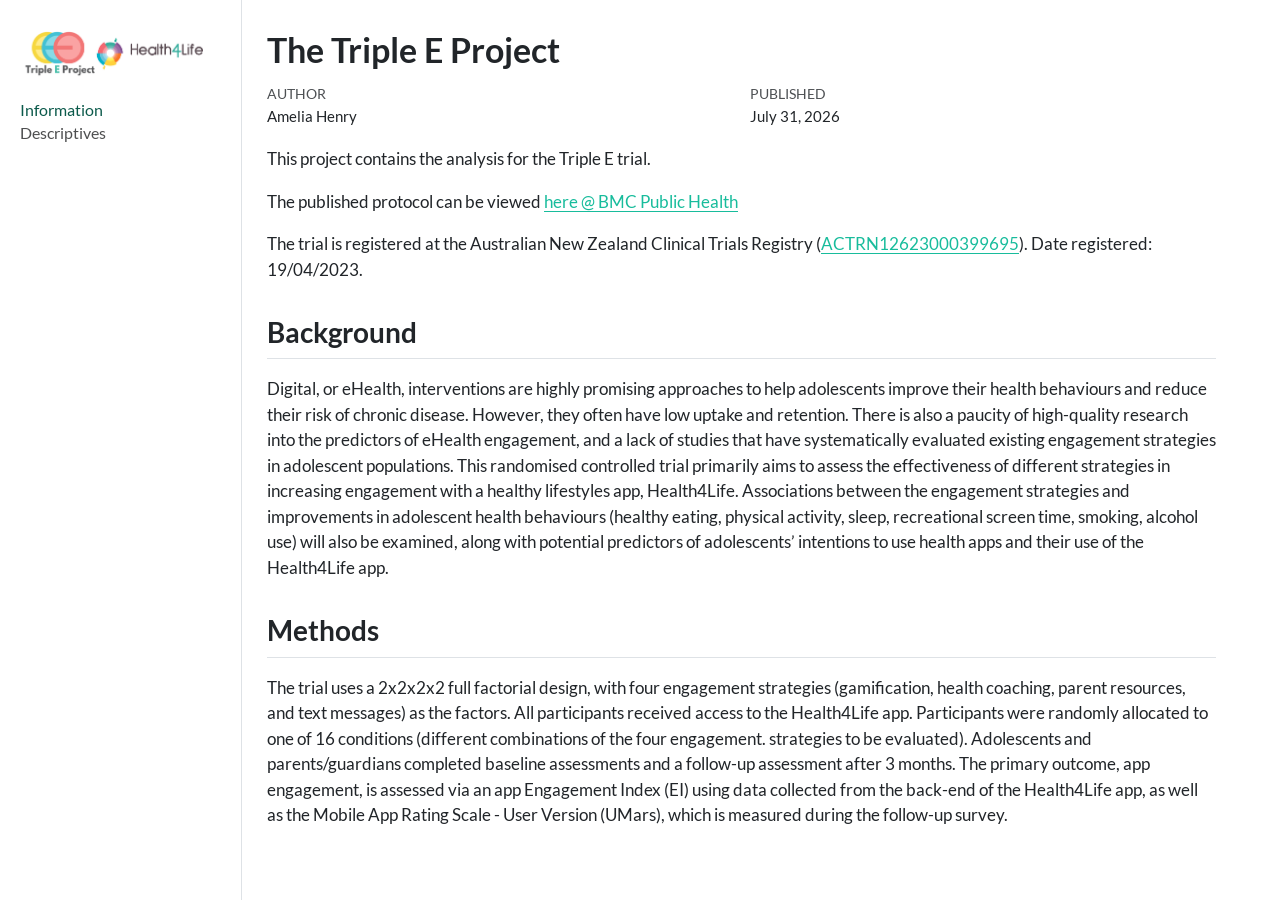
==== docs/index.html @ 6e7c6539 "Add index and descriptives" ====
<!DOCTYPE html>
<html xmlns="http://www.w3.org/1999/xhtml" lang="en" xml:lang="en"><head>

<meta charset="utf-8">
<meta name="generator" content="quarto-1.9.36">

<meta name="viewport" content="width=device-width, initial-scale=1.0, user-scalable=yes">

<meta name="author" content="Amelia Henry">
<meta name="dcterms.date" content="2026-07-31">

<title>The Triple E Project</title>
<style>

code{white-space: pre-wrap;}
span.smallcaps{font-variant: small-caps;}
div.columns{display: flex; gap: min(4vw, 1.5em);}
div.column{flex: auto; overflow-x: auto;}
div.hanging-indent{margin-left: 1.5em; text-indent: -1.5em;}
ul.task-list{list-style: none;}
ul.task-list li input[type="checkbox"] {
width: 0.8em;
margin: 0 0.8em 0.2em -1em;  vertical-align: middle;
}
</style>


<script>const headroomChanged = new CustomEvent("quarto-hrChanged", {
  detail: {},
  bubbles: true,
  cancelable: false,
  composed: false,
});

const announceDismiss = () => {
  const annEl = window.document.getElementById("quarto-announcement");
  if (annEl) {
    annEl.remove();

    const annId = annEl.getAttribute("data-announcement-id");
    window.localStorage.setItem(`quarto-announce-${annId}`, "true");
  }
};

const announceRegister = () => {
  const annEl = window.document.getElementById("quarto-announcement");
  if (annEl) {
    const annId = annEl.getAttribute("data-announcement-id");
    const isDismissed =
      window.localStorage.getItem(`quarto-announce-${annId}`) || false;
    if (isDismissed) {
      announceDismiss();
      return;
    } else {
      annEl.classList.remove("hidden");
    }

    const actionEl = annEl.querySelector(".quarto-announcement-action");
    if (actionEl) {
      actionEl.addEventListener("click", function (e) {
        e.preventDefault();
        // Hide the bar immediately
        announceDismiss();
      });
    }
  }
};

window.document.addEventListener("DOMContentLoaded", function () {
  let init = false;

  announceRegister();

  // Manage the back to top button, if one is present.
  let lastScrollTop = window.pageYOffset || document.documentElement.scrollTop;
  const scrollDownBuffer = 5;
  const scrollUpBuffer = 35;
  const btn = document.getElementById("quarto-back-to-top");
  const hideBackToTop = () => {
    btn.style.display = "none";
  };
  const showBackToTop = () => {
    btn.style.display = "inline-block";
  };
  if (btn) {
    window.document.addEventListener(
      "scroll",
      function () {
        const currentScrollTop =
          window.pageYOffset || document.documentElement.scrollTop;

        // Shows and hides the button 'intelligently' as the user scrolls
        if (currentScrollTop - scrollDownBuffer > lastScrollTop) {
          hideBackToTop();
          lastScrollTop = currentScrollTop <= 0 ? 0 : currentScrollTop;
        } else if (currentScrollTop < lastScrollTop - scrollUpBuffer) {
          showBackToTop();
          lastScrollTop = currentScrollTop <= 0 ? 0 : currentScrollTop;
        }

        // Show the button at the bottom, hides it at the top
        if (currentScrollTop <= 0) {
          hideBackToTop();
        } else if (
          window.innerHeight + currentScrollTop >=
          document.body.offsetHeight
        ) {
          showBackToTop();
        }
      },
      false
    );
  }

  function throttle(func, wait) {
    var timeout;
    return function () {
      const context = this;
      const args = arguments;
      const later = function () {
        clearTimeout(timeout);
        timeout = null;
        func.apply(context, args);
      };

      if (!timeout) {
        timeout = setTimeout(later, wait);
      }
    };
  }

  function headerOffset() {
    // Set an offset if there is are fixed top navbar
    const headerEl = window.document.querySelector("header.fixed-top");
    if (headerEl) {
      return headerEl.clientHeight;
    } else {
      return 0;
    }
  }

  function footerOffset() {
    const footerEl = window.document.querySelector("footer.footer");
    if (footerEl) {
      return footerEl.clientHeight;
    } else {
      return 0;
    }
  }

  function dashboardOffset() {
    const dashboardNavEl = window.document.getElementById(
      "quarto-dashboard-header"
    );
    if (dashboardNavEl !== null) {
      return dashboardNavEl.clientHeight;
    } else {
      return 0;
    }
  }

  function updateDocumentOffsetWithoutAnimation() {
    updateDocumentOffset(false);
  }

  function updateDocumentOffset(animated) {
    // set body offset
    const topOffset = headerOffset();
    const bodyOffset = topOffset + footerOffset() + dashboardOffset();
    const bodyEl = window.document.body;
    bodyEl.setAttribute("data-bs-offset", topOffset);
    bodyEl.style.paddingTop = topOffset + "px";

    // deal with sidebar offsets
    const sidebars = window.document.querySelectorAll(
      ".sidebar, .headroom-target"
    );
    sidebars.forEach((sidebar) => {
      if (!animated) {
        sidebar.classList.add("notransition");
        // Remove the no transition class after the animation has time to complete
        setTimeout(function () {
          sidebar.classList.remove("notransition");
        }, 201);
      }

      if (window.Headroom && sidebar.classList.contains("sidebar-unpinned")) {
        sidebar.style.top = "0";
        sidebar.style.maxHeight = "100vh";
      } else {
        sidebar.style.top = topOffset + "px";
        sidebar.style.maxHeight = "calc(100vh - " + topOffset + "px)";
      }
    });

    // allow space for footer
    const mainContainer = window.document.querySelector(".quarto-container");
    if (mainContainer) {
      mainContainer.style.minHeight = "calc(100vh - " + bodyOffset + "px)";
    }

    // link offset
    let linkStyle = window.document.querySelector("#quarto-target-style");
    if (!linkStyle) {
      linkStyle = window.document.createElement("style");
      linkStyle.setAttribute("id", "quarto-target-style");
      window.document.head.appendChild(linkStyle);
    }
    while (linkStyle.firstChild) {
      linkStyle.removeChild(linkStyle.firstChild);
    }
    if (topOffset > 0) {
      linkStyle.appendChild(
        window.document.createTextNode(`
      section:target::before {
        content: "";
        display: block;
        height: ${topOffset}px;
        margin: -${topOffset}px 0 0;
      }`)
      );
    }
    if (init) {
      window.dispatchEvent(headroomChanged);
    }
    init = true;
  }

  // initialize headroom
  var header = window.document.querySelector("#quarto-header");
  if (header && window.Headroom) {
    const headroom = new window.Headroom(header, {
      tolerance: 5,
      onPin: function () {
        const sidebars = window.document.querySelectorAll(
          ".sidebar, .headroom-target"
        );
        sidebars.forEach((sidebar) => {
          sidebar.classList.remove("sidebar-unpinned");
        });
        updateDocumentOffset();
      },
      onUnpin: function () {
        const sidebars = window.document.querySelectorAll(
          ".sidebar, .headroom-target"
        );
        sidebars.forEach((sidebar) => {
          sidebar.classList.add("sidebar-unpinned");
        });
        updateDocumentOffset();
      },
    });
    headroom.init();

    let frozen = false;
    window.quartoToggleHeadroom = function () {
      if (frozen) {
        headroom.unfreeze();
        frozen = false;
      } else {
        headroom.freeze();
        frozen = true;
      }
    };
  }

  window.addEventListener(
    "hashchange",
    function (e) {
      if (
        getComputedStyle(document.documentElement).scrollBehavior !== "smooth"
      ) {
        window.scrollTo(0, window.pageYOffset - headerOffset());
      }
    },
    false
  );

  // Observe size changed for the header
  const headerEl = window.document.querySelector("header.fixed-top");
  if (headerEl && window.ResizeObserver) {
    const observer = new window.ResizeObserver(() => {
      setTimeout(updateDocumentOffsetWithoutAnimation, 0);
    });
    observer.observe(headerEl, {
      attributes: true,
      childList: true,
      characterData: true,
    });
  } else {
    window.addEventListener(
      "resize",
      throttle(updateDocumentOffsetWithoutAnimation, 50)
    );
  }
  setTimeout(updateDocumentOffsetWithoutAnimation, 250);

  // fixup index.html links if we aren't on the filesystem
  if (window.location.protocol !== "file:") {
    const links = window.document.querySelectorAll("a");
    for (let i = 0; i < links.length; i++) {
      if (links[i].href) {
        links[i].dataset.originalHref = links[i].href;
        links[i].href = links[i].href.replace(/\/index\.html/, "/");
      }
    }

    // Fixup any sharing links that require urls
    // Append url to any sharing urls
    const sharingLinks = window.document.querySelectorAll(
      "a.sidebar-tools-main-item, a.quarto-navigation-tool, a.quarto-navbar-tools, a.quarto-navbar-tools-item"
    );
    for (let i = 0; i < sharingLinks.length; i++) {
      const sharingLink = sharingLinks[i];
      const href = sharingLink.getAttribute("href");
      if (href) {
        sharingLink.setAttribute(
          "href",
          href.replace("|url|", window.location.href)
        );
      }
    }

    // Scroll the active navigation item into view, if necessary
    const navSidebar = window.document.querySelector("nav#quarto-sidebar");
    if (navSidebar) {
      // Find the active item
      const activeItem = navSidebar.querySelector("li.sidebar-item a.active");
      if (activeItem) {
        // Wait for the scroll height and height to resolve by observing size changes on the
        // nav element that is scrollable
        const resizeObserver = new ResizeObserver((_entries) => {
          // The bottom of the element
          const elBottom = activeItem.offsetTop;
          const viewBottom = navSidebar.scrollTop + navSidebar.clientHeight;

          // The element height and scroll height are the same, then we are still loading
          if (viewBottom !== navSidebar.scrollHeight) {
            // Determine if the item isn't visible and scroll to it
            if (elBottom >= viewBottom) {
              navSidebar.scrollTop = elBottom;
            }

            // stop observing now since we've completed the scroll
            resizeObserver.unobserve(navSidebar);
          }
        });
        resizeObserver.observe(navSidebar);
      }
    }
  }
});
</script>
<script>/*!
 * headroom.js v0.12.0 - Give your page some headroom. Hide your header until you need it
 * Copyright (c) 2020 Nick Williams - http://wicky.nillia.ms/headroom.js
 * License: MIT
 */

!function(t,n){"object"==typeof exports&&"undefined"!=typeof module?module.exports=n():"function"==typeof define&&define.amd?define(n):(t=t||self).Headroom=n()}(this,function(){"use strict";function t(){return"undefined"!=typeof window}function d(t){return function(t){return t&&t.document&&function(t){return 9===t.nodeType}(t.document)}(t)?function(t){var n=t.document,o=n.body,s=n.documentElement;return{scrollHeight:function(){return Math.max(o.scrollHeight,s.scrollHeight,o.offsetHeight,s.offsetHeight,o.clientHeight,s.clientHeight)},height:function(){return t.innerHeight||s.clientHeight||o.clientHeight},scrollY:function(){return void 0!==t.pageYOffset?t.pageYOffset:(s||o.parentNode||o).scrollTop}}}(t):function(t){return{scrollHeight:function(){return Math.max(t.scrollHeight,t.offsetHeight,t.clientHeight)},height:function(){return Math.max(t.offsetHeight,t.clientHeight)},scrollY:function(){return t.scrollTop}}}(t)}function n(t,s,e){var n,o=function(){var n=!1;try{var t={get passive(){n=!0}};window.addEventListener("test",t,t),window.removeEventListener("test",t,t)}catch(t){n=!1}return n}(),i=!1,r=d(t),l=r.scrollY(),a={};function c(){var t=Math.round(r.scrollY()),n=r.height(),o=r.scrollHeight();a.scrollY=t,a.lastScrollY=l,a.direction=l<t?"down":"up",a.distance=Math.abs(t-l),a.isOutOfBounds=t<0||o<t+n,a.top=t<=s.offset[a.direction],a.bottom=o<=t+n,a.toleranceExceeded=a.distance>s.tolerance[a.direction],e(a),l=t,i=!1}function h(){i||(i=!0,n=requestAnimationFrame(c))}var u=!!o&&{passive:!0,capture:!1};return t.addEventListener("scroll",h,u),c(),{destroy:function(){cancelAnimationFrame(n),t.removeEventListener("scroll",h,u)}}}function o(t){return t===Object(t)?t:{down:t,up:t}}function s(t,n){n=n||{},Object.assign(this,s.options,n),this.classes=Object.assign({},s.options.classes,n.classes),this.elem=t,this.tolerance=o(this.tolerance),this.offset=o(this.offset),this.initialised=!1,this.frozen=!1}return s.prototype={constructor:s,init:function(){return s.cutsTheMustard&&!this.initialised&&(this.addClass("initial"),this.initialised=!0,setTimeout(function(t){t.scrollTracker=n(t.scroller,{offset:t.offset,tolerance:t.tolerance},t.update.bind(t))},100,this)),this},destroy:function(){this.initialised=!1,Object.keys(this.classes).forEach(this.removeClass,this),this.scrollTracker.destroy()},unpin:function(){!this.hasClass("pinned")&&this.hasClass("unpinned")||(this.addClass("unpinned"),this.removeClass("pinned"),this.onUnpin&&this.onUnpin.call(this))},pin:function(){this.hasClass("unpinned")&&(this.addClass("pinned"),this.removeClass("unpinned"),this.onPin&&this.onPin.call(this))},freeze:function(){this.frozen=!0,this.addClass("frozen")},unfreeze:function(){this.frozen=!1,this.removeClass("frozen")},top:function(){this.hasClass("top")||(this.addClass("top"),this.removeClass("notTop"),this.onTop&&this.onTop.call(this))},notTop:function(){this.hasClass("notTop")||(this.addClass("notTop"),this.removeClass("top"),this.onNotTop&&this.onNotTop.call(this))},bottom:function(){this.hasClass("bottom")||(this.addClass("bottom"),this.removeClass("notBottom"),this.onBottom&&this.onBottom.call(this))},notBottom:function(){this.hasClass("notBottom")||(this.addClass("notBottom"),this.removeClass("bottom"),this.onNotBottom&&this.onNotBottom.call(this))},shouldUnpin:function(t){return"down"===t.direction&&!t.top&&t.toleranceExceeded},shouldPin:function(t){return"up"===t.direction&&t.toleranceExceeded||t.top},addClass:function(t){this.elem.classList.add.apply(this.elem.classList,this.classes[t].split(" "))},removeClass:function(t){this.elem.classList.remove.apply(this.elem.classList,this.classes[t].split(" "))},hasClass:function(t){return this.classes[t].split(" ").every(function(t){return this.classList.contains(t)},this.elem)},update:function(t){t.isOutOfBounds||!0!==this.frozen&&(t.top?this.top():this.notTop(),t.bottom?this.bottom():this.notBottom(),this.shouldUnpin(t)?this.unpin():this.shouldPin(t)&&this.pin())}},s.options={tolerance:{up:0,down:0},offset:0,scroller:t()?window:null,classes:{frozen:"headroom--frozen",pinned:"headroom--pinned",unpinned:"headroom--unpinned",top:"headroom--top",notTop:"headroom--not-top",bottom:"headroom--bottom",notBottom:"headroom--not-bottom",initial:"headroom"}},s.cutsTheMustard=!!(t()&&function(){}.bind&&"classList"in document.documentElement&&Object.assign&&Object.keys&&requestAnimationFrame),s});
</script>
<script>/*!
 * clipboard.js v2.0.11
 * https://clipboardjs.com/
 *
 * Licensed MIT © Zeno Rocha
 */
!function(t,e){"object"==typeof exports&&"object"==typeof module?module.exports=e():"function"==typeof define&&define.amd?define([],e):"object"==typeof exports?exports.ClipboardJS=e():t.ClipboardJS=e()}(this,function(){return n={686:function(t,e,n){"use strict";n.d(e,{default:function(){return b}});var e=n(279),i=n.n(e),e=n(370),u=n.n(e),e=n(817),r=n.n(e);function c(t){try{return document.execCommand(t)}catch(t){return}}var a=function(t){t=r()(t);return c("cut"),t};function o(t,e){var n,o,t=(n=t,o="rtl"===document.documentElement.getAttribute("dir"),(t=document.createElement("textarea")).style.fontSize="12pt",t.style.border="0",t.style.padding="0",t.style.margin="0",t.style.position="absolute",t.style[o?"right":"left"]="-9999px",o=window.pageYOffset||document.documentElement.scrollTop,t.style.top="".concat(o,"px"),t.setAttribute("readonly",""),t.value=n,t);return e.container.appendChild(t),e=r()(t),c("copy"),t.remove(),e}var f=function(t){var e=1<arguments.length&&void 0!==arguments[1]?arguments[1]:{container:document.body},n="";return"string"==typeof t?n=o(t,e):t instanceof HTMLInputElement&&!["text","search","url","tel","password"].includes(null==t?void 0:t.type)?n=o(t.value,e):(n=r()(t),c("copy")),n};function l(t){return(l="function"==typeof Symbol&&"symbol"==typeof Symbol.iterator?function(t){return typeof t}:function(t){return t&&"function"==typeof Symbol&&t.constructor===Symbol&&t!==Symbol.prototype?"symbol":typeof t})(t)}var s=function(){var t=0<arguments.length&&void 0!==arguments[0]?arguments[0]:{},e=t.action,n=void 0===e?"copy":e,o=t.container,e=t.target,t=t.text;if("copy"!==n&&"cut"!==n)throw new Error('Invalid "action" value, use either "copy" or "cut"');if(void 0!==e){if(!e||"object"!==l(e)||1!==e.nodeType)throw new Error('Invalid "target" value, use a valid Element');if("copy"===n&&e.hasAttribute("disabled"))throw new Error('Invalid "target" attribute. Please use "readonly" instead of "disabled" attribute');if("cut"===n&&(e.hasAttribute("readonly")||e.hasAttribute("disabled")))throw new Error('Invalid "target" attribute. You can\'t cut text from elements with "readonly" or "disabled" attributes')}return t?f(t,{container:o}):e?"cut"===n?a(e):f(e,{container:o}):void 0};function p(t){return(p="function"==typeof Symbol&&"symbol"==typeof Symbol.iterator?function(t){return typeof t}:function(t){return t&&"function"==typeof Symbol&&t.constructor===Symbol&&t!==Symbol.prototype?"symbol":typeof t})(t)}function d(t,e){for(var n=0;n<e.length;n++){var o=e[n];o.enumerable=o.enumerable||!1,o.configurable=!0,"value"in o&&(o.writable=!0),Object.defineProperty(t,o.key,o)}}function y(t,e){return(y=Object.setPrototypeOf||function(t,e){return t.__proto__=e,t})(t,e)}function h(n){var o=function(){if("undefined"==typeof Reflect||!Reflect.construct)return!1;if(Reflect.construct.sham)return!1;if("function"==typeof Proxy)return!0;try{return Date.prototype.toString.call(Reflect.construct(Date,[],function(){})),!0}catch(t){return!1}}();return function(){var t,e=v(n);return t=o?(t=v(this).constructor,Reflect.construct(e,arguments,t)):e.apply(this,arguments),e=this,!(t=t)||"object"!==p(t)&&"function"!=typeof t?function(t){if(void 0!==t)return t;throw new ReferenceError("this hasn't been initialised - super() hasn't been called")}(e):t}}function v(t){return(v=Object.setPrototypeOf?Object.getPrototypeOf:function(t){return t.__proto__||Object.getPrototypeOf(t)})(t)}function m(t,e){t="data-clipboard-".concat(t);if(e.hasAttribute(t))return e.getAttribute(t)}var b=function(){!function(t,e){if("function"!=typeof e&&null!==e)throw new TypeError("Super expression must either be null or a function");t.prototype=Object.create(e&&e.prototype,{constructor:{value:t,writable:!0,configurable:!0}}),e&&y(t,e)}(r,i());var t,e,n,o=h(r);function r(t,e){var n;return function(t){if(!(t instanceof r))throw new TypeError("Cannot call a class as a function")}(this),(n=o.call(this)).resolveOptions(e),n.listenClick(t),n}return t=r,n=[{key:"copy",value:function(t){var e=1<arguments.length&&void 0!==arguments[1]?arguments[1]:{container:document.body};return f(t,e)}},{key:"cut",value:function(t){return a(t)}},{key:"isSupported",value:function(){var t=0<arguments.length&&void 0!==arguments[0]?arguments[0]:["copy","cut"],t="string"==typeof t?[t]:t,e=!!document.queryCommandSupported;return t.forEach(function(t){e=e&&!!document.queryCommandSupported(t)}),e}}],(e=[{key:"resolveOptions",value:function(){var t=0<arguments.length&&void 0!==arguments[0]?arguments[0]:{};this.action="function"==typeof t.action?t.action:this.defaultAction,this.target="function"==typeof t.target?t.target:this.defaultTarget,this.text="function"==typeof t.text?t.text:this.defaultText,this.container="object"===p(t.container)?t.container:document.body}},{key:"listenClick",value:function(t){var e=this;this.listener=u()(t,"click",function(t){return e.onClick(t)})}},{key:"onClick",value:function(t){var e=t.delegateTarget||t.currentTarget,n=this.action(e)||"copy",t=s({action:n,container:this.container,target:this.target(e),text:this.text(e)});this.emit(t?"success":"error",{action:n,text:t,trigger:e,clearSelection:function(){e&&e.focus(),window.getSelection().removeAllRanges()}})}},{key:"defaultAction",value:function(t){return m("action",t)}},{key:"defaultTarget",value:function(t){t=m("target",t);if(t)return document.querySelector(t)}},{key:"defaultText",value:function(t){return m("text",t)}},{key:"destroy",value:function(){this.listener.destroy()}}])&&d(t.prototype,e),n&&d(t,n),r}()},828:function(t){var e;"undefined"==typeof Element||Element.prototype.matches||((e=Element.prototype).matches=e.matchesSelector||e.mozMatchesSelector||e.msMatchesSelector||e.oMatchesSelector||e.webkitMatchesSelector),t.exports=function(t,e){for(;t&&9!==t.nodeType;){if("function"==typeof t.matches&&t.matches(e))return t;t=t.parentNode}}},438:function(t,e,n){var u=n(828);function i(t,e,n,o,r){var i=function(e,n,t,o){return function(t){t.delegateTarget=u(t.target,n),t.delegateTarget&&o.call(e,t)}}.apply(this,arguments);return t.addEventListener(n,i,r),{destroy:function(){t.removeEventListener(n,i,r)}}}t.exports=function(t,e,n,o,r){return"function"==typeof t.addEventListener?i.apply(null,arguments):"function"==typeof n?i.bind(null,document).apply(null,arguments):("string"==typeof t&&(t=document.querySelectorAll(t)),Array.prototype.map.call(t,function(t){return i(t,e,n,o,r)}))}},879:function(t,n){n.node=function(t){return void 0!==t&&t instanceof HTMLElement&&1===t.nodeType},n.nodeList=function(t){var e=Object.prototype.toString.call(t);return void 0!==t&&("[object NodeList]"===e||"[object HTMLCollection]"===e)&&"length"in t&&(0===t.length||n.node(t[0]))},n.string=function(t){return"string"==typeof t||t instanceof String},n.fn=function(t){return"[object Function]"===Object.prototype.toString.call(t)}},370:function(t,e,n){var f=n(879),l=n(438);t.exports=function(t,e,n){if(!t&&!e&&!n)throw new Error("Missing required arguments");if(!f.string(e))throw new TypeError("Second argument must be a String");if(!f.fn(n))throw new TypeError("Third argument must be a Function");if(f.node(t))return c=e,a=n,(u=t).addEventListener(c,a),{destroy:function(){u.removeEventListener(c,a)}};if(f.nodeList(t))return o=t,r=e,i=n,Array.prototype.forEach.call(o,function(t){t.addEventListener(r,i)}),{destroy:function(){Array.prototype.forEach.call(o,function(t){t.removeEventListener(r,i)})}};if(f.string(t))return t=t,e=e,n=n,l(document.body,t,e,n);throw new TypeError("First argument must be a String, HTMLElement, HTMLCollection, or NodeList");var o,r,i,u,c,a}},817:function(t){t.exports=function(t){var e,n="SELECT"===t.nodeName?(t.focus(),t.value):"INPUT"===t.nodeName||"TEXTAREA"===t.nodeName?((e=t.hasAttribute("readonly"))||t.setAttribute("readonly",""),t.select(),t.setSelectionRange(0,t.value.length),e||t.removeAttribute("readonly"),t.value):(t.hasAttribute("contenteditable")&&t.focus(),n=window.getSelection(),(e=document.createRange()).selectNodeContents(t),n.removeAllRanges(),n.addRange(e),n.toString());return n}},279:function(t){function e(){}e.prototype={on:function(t,e,n){var o=this.e||(this.e={});return(o[t]||(o[t]=[])).push({fn:e,ctx:n}),this},once:function(t,e,n){var o=this;function r(){o.off(t,r),e.apply(n,arguments)}return r._=e,this.on(t,r,n)},emit:function(t){for(var e=[].slice.call(arguments,1),n=((this.e||(this.e={}))[t]||[]).slice(),o=0,r=n.length;o<r;o++)n[o].fn.apply(n[o].ctx,e);return this},off:function(t,e){var n=this.e||(this.e={}),o=n[t],r=[];if(o&&e)for(var i=0,u=o.length;i<u;i++)o[i].fn!==e&&o[i].fn._!==e&&r.push(o[i]);return r.length?n[t]=r:delete n[t],this}},t.exports=e,t.exports.TinyEmitter=e}},r={},o.n=function(t){var e=t&&t.__esModule?function(){return t.default}:function(){return t};return o.d(e,{a:e}),e},o.d=function(t,e){for(var n in e)o.o(e,n)&&!o.o(t,n)&&Object.defineProperty(t,n,{enumerable:!0,get:e[n]})},o.o=function(t,e){return Object.prototype.hasOwnProperty.call(t,e)},o(686).default;function o(t){if(r[t])return r[t].exports;var e=r[t]={exports:{}};return n[t](e,e.exports,o),e.exports}var n,r});</script>
<script>/*! @algolia/autocomplete-js 1.19.1 | MIT License | © Algolia, Inc. and contributors | https://github.com/algolia/autocomplete */
!function(e,t){"object"==typeof exports&&"undefined"!=typeof module?t(exports):"function"==typeof define&&define.amd?define(["exports"],t):t((e="undefined"!=typeof globalThis?globalThis:e||self)["@algolia/autocomplete-js"]={})}(this,(function(e){"use strict";function t(e,t){var n=Object.keys(e);if(Object.getOwnPropertySymbols){var r=Object.getOwnPropertySymbols(e);t&&(r=r.filter((function(t){return Object.getOwnPropertyDescriptor(e,t).enumerable}))),n.push.apply(n,r)}return n}function n(e){for(var n=1;n<arguments.length;n++){var r=null!=arguments[n]?arguments[n]:{};n%2?t(Object(r),!0).forEach((function(t){o(e,t,r[t])})):Object.getOwnPropertyDescriptors?Object.defineProperties(e,Object.getOwnPropertyDescriptors(r)):t(Object(r)).forEach((function(t){Object.defineProperty(e,t,Object.getOwnPropertyDescriptor(r,t))}))}return e}function r(e){return r="function"==typeof Symbol&&"symbol"==typeof Symbol.iterator?function(e){return typeof e}:function(e){return e&&"function"==typeof Symbol&&e.constructor===Symbol&&e!==Symbol.prototype?"symbol":typeof e},r(e)}function o(e,t,n){return(t=function(e){var t=function(e,t){if("object"!=typeof e||null===e)return e;var n=e[Symbol.toPrimitive];if(void 0!==n){var r=n.call(e,t||"default");if("object"!=typeof r)return r;throw new TypeError("@@toPrimitive must return a primitive value.")}return("string"===t?String:Number)(e)}(e,"string");return"symbol"==typeof t?t:String(t)}(t))in e?Object.defineProperty(e,t,{value:n,enumerable:!0,configurable:!0,writable:!0}):e[t]=n,e}function i(){return i=Object.assign?Object.assign.bind():function(e){for(var t=1;t<arguments.length;t++){var n=arguments[t];for(var r in n)Object.prototype.hasOwnProperty.call(n,r)&&(e[r]=n[r])}return e},i.apply(this,arguments)}function u(e,t){if(null==e)return{};var n,r,o=function(e,t){if(null==e)return{};var n,r,o={},i=Object.keys(e);for(r=0;r<i.length;r++)n=i[r],t.indexOf(n)>=0||(o[n]=e[n]);return o}(e,t);if(Object.getOwnPropertySymbols){var i=Object.getOwnPropertySymbols(e);for(r=0;r<i.length;r++)n=i[r],t.indexOf(n)>=0||Object.prototype.propertyIsEnumerable.call(e,n)&&(o[n]=e[n])}return o}function a(e,t){return function(e){if(Array.isArray(e))return e}(e)||function(e,t){var n=null==e?null:"undefined"!=typeof Symbol&&e[Symbol.iterator]||e["@@iterator"];if(null!=n){var r,o,i,u,a=[],l=!0,c=!1;try{if(i=(n=n.call(e)).next,0===t){if(Object(n)!==n)return;l=!1}else for(;!(l=(r=i.call(n)).done)&&(a.push(r.value),a.length!==t);l=!0);}catch(e){c=!0,o=e}finally{try{if(!l&&null!=n.return&&(u=n.return(),Object(u)!==u))return}finally{if(c)throw o}}return a}}(e,t)||c(e,t)||function(){throw new TypeError("Invalid attempt to destructure non-iterable instance.\nIn order to be iterable, non-array objects must have a [Symbol.iterator]() method.")}()}function l(e){return function(e){if(Array.isArray(e))return s(e)}(e)||function(e){if("undefined"!=typeof Symbol&&null!=e[Symbol.iterator]||null!=e["@@iterator"])return Array.from(e)}(e)||c(e)||function(){throw new TypeError("Invalid attempt to spread non-iterable instance.\nIn order to be iterable, non-array objects must have a [Symbol.iterator]() method.")}()}function c(e,t){if(e){if("string"==typeof e)return s(e,t);var n=Object.prototype.toString.call(e).slice(8,-1);return"Object"===n&&e.constructor&&(n=e.constructor.name),"Map"===n||"Set"===n?Array.from(e):"Arguments"===n||/^(?:Ui|I)nt(?:8|16|32)(?:Clamped)?Array$/.test(n)?s(e,t):void 0}}function s(e,t){(null==t||t>e.length)&&(t=e.length);for(var n=0,r=new Array(t);n<t;n++)r[n]=e[n];return r}function f(e){return{current:e}}function p(e,t){var n=void 0;return function(){for(var r=arguments.length,o=new Array(r),i=0;i<r;i++)o[i]=arguments[i];n&&clearTimeout(n),n=setTimeout((function(){return e.apply(void 0,o)}),t)}}function m(e){return e.reduce((function(e,t){return e.concat(t)}),[])}var v=0;function d(){return"autocomplete-".concat(v++)}function y(e,t){return t.reduce((function(e,t){return e&&e[t]}),e)}function b(e){return 0===e.collections.length?0:e.collections.reduce((function(e,t){return e+t.items.length}),0)}function g(e){return e!==Object(e)}function h(e,t){if(e===t)return!0;if(g(e)||g(t)||"function"==typeof e||"function"==typeof t)return e===t;if(Object.keys(e).length!==Object.keys(t).length)return!1;for(var n=0,r=Object.keys(e);n<r.length;n++){var o=r[n];if(!(o in t))return!1;if(!h(e[o],t[o]))return!1}return!0}var _=function(){};var O="1.19.1",S=[{segment:"autocomplete-core",version:O}];function j(e){var t=e.item,n=e.items,r=void 0===n?[]:n;return{index:t.__autocomplete_indexName,items:[t],positions:[1+r.findIndex((function(e){return e.objectID===t.objectID}))],queryID:t.__autocomplete_queryID,algoliaSource:["autocomplete"]}}function P(e,t){return function(e){if(Array.isArray(e))return e}(e)||function(e,t){var n=null==e?null:"undefined"!=typeof Symbol&&e[Symbol.iterator]||e["@@iterator"];if(null!=n){var r,o,i,u,a=[],l=!0,c=!1;try{if(i=(n=n.call(e)).next,0===t){if(Object(n)!==n)return;l=!1}else for(;!(l=(r=i.call(n)).done)&&(a.push(r.value),a.length!==t);l=!0);}catch(e){c=!0,o=e}finally{try{if(!l&&null!=n.return&&(u=n.return(),Object(u)!==u))return}finally{if(c)throw o}}return a}}(e,t)||function(e,t){if(!e)return;if("string"==typeof e)return w(e,t);var n=Object.prototype.toString.call(e).slice(8,-1);"Object"===n&&e.constructor&&(n=e.constructor.name);if("Map"===n||"Set"===n)return Array.from(e);if("Arguments"===n||/^(?:Ui|I)nt(?:8|16|32)(?:Clamped)?Array$/.test(n))return w(e,t)}(e,t)||function(){throw new TypeError("Invalid attempt to destructure non-iterable instance.\nIn order to be iterable, non-array objects must have a [Symbol.iterator]() method.")}()}function w(e,t){(null==t||t>e.length)&&(t=e.length);for(var n=0,r=new Array(t);n<t;n++)r[n]=e[n];return r}var I=["items"],A=["items"];function E(e){return E="function"==typeof Symbol&&"symbol"==typeof Symbol.iterator?function(e){return typeof e}:function(e){return e&&"function"==typeof Symbol&&e.constructor===Symbol&&e!==Symbol.prototype?"symbol":typeof e},E(e)}function D(e){return function(e){if(Array.isArray(e))return C(e)}(e)||function(e){if("undefined"!=typeof Symbol&&null!=e[Symbol.iterator]||null!=e["@@iterator"])return Array.from(e)}(e)||function(e,t){if(!e)return;if("string"==typeof e)return C(e,t);var n=Object.prototype.toString.call(e).slice(8,-1);"Object"===n&&e.constructor&&(n=e.constructor.name);if("Map"===n||"Set"===n)return Array.from(e);if("Arguments"===n||/^(?:Ui|I)nt(?:8|16|32)(?:Clamped)?Array$/.test(n))return C(e,t)}(e)||function(){throw new TypeError("Invalid attempt to spread non-iterable instance.\nIn order to be iterable, non-array objects must have a [Symbol.iterator]() method.")}()}function C(e,t){(null==t||t>e.length)&&(t=e.length);for(var n=0,r=new Array(t);n<t;n++)r[n]=e[n];return r}function k(e,t){if(null==e)return{};var n,r,o=function(e,t){if(null==e)return{};var n,r,o={},i=Object.keys(e);for(r=0;r<i.length;r++)n=i[r],t.indexOf(n)>=0||(o[n]=e[n]);return o}(e,t);if(Object.getOwnPropertySymbols){var i=Object.getOwnPropertySymbols(e);for(r=0;r<i.length;r++)n=i[r],t.indexOf(n)>=0||Object.prototype.propertyIsEnumerable.call(e,n)&&(o[n]=e[n])}return o}function x(e,t){var n=Object.keys(e);if(Object.getOwnPropertySymbols){var r=Object.getOwnPropertySymbols(e);t&&(r=r.filter((function(t){return Object.getOwnPropertyDescriptor(e,t).enumerable}))),n.push.apply(n,r)}return n}function N(e){for(var t=1;t<arguments.length;t++){var n=null!=arguments[t]?arguments[t]:{};t%2?x(Object(n),!0).forEach((function(t){T(e,t,n[t])})):Object.getOwnPropertyDescriptors?Object.defineProperties(e,Object.getOwnPropertyDescriptors(n)):x(Object(n)).forEach((function(t){Object.defineProperty(e,t,Object.getOwnPropertyDescriptor(n,t))}))}return e}function T(e,t,n){return(t=function(e){var t=function(e,t){if("object"!==E(e)||null===e)return e;var n=e[Symbol.toPrimitive];if(void 0!==n){var r=n.call(e,t||"default");if("object"!==E(r))return r;throw new TypeError("@@toPrimitive must return a primitive value.")}return("string"===t?String:Number)(e)}(e,"string");return"symbol"===E(t)?t:String(t)}(t))in e?Object.defineProperty(e,t,{value:n,enumerable:!0,configurable:!0,writable:!0}):e[t]=n,e}function q(e){for(var t=arguments.length>1&&void 0!==arguments[1]?arguments[1]:20,n=[],r=0;r<e.objectIDs.length;r+=t)n.push(N(N({},e),{},{objectIDs:e.objectIDs.slice(r,r+t)}));return n}function B(e){return e.map((function(e){var t=e.items,n=k(e,I);return N(N({},n),{},{objectIDs:(null==t?void 0:t.map((function(e){return e.objectID})))||n.objectIDs})}))}function R(e){var t,n,r,o=(t=P((e.version||"").split(".").map(Number),2),n=t[0],r=t[1],n>=3||2===n&&r>=4||1===n&&r>=10);function i(t,n,r){if(o&&void 0!==r){var i=r[0].__autocomplete_algoliaCredentials,u={"X-Algolia-Application-Id":i.appId,"X-Algolia-API-Key":i.apiKey};e.apply(void 0,[t].concat(D(n),[{headers:u}]))}else e.apply(void 0,[t].concat(D(n)))}return{init:function(t,n){e("init",{appId:t,apiKey:n})},setAuthenticatedUserToken:function(t){e("setAuthenticatedUserToken",t)},setUserToken:function(t){e("setUserToken",t)},clickedObjectIDsAfterSearch:function(){for(var e=arguments.length,t=new Array(e),n=0;n<e;n++)t[n]=arguments[n];t.length>0&&i("clickedObjectIDsAfterSearch",B(t),t[0].items)},clickedObjectIDs:function(){for(var e=arguments.length,t=new Array(e),n=0;n<e;n++)t[n]=arguments[n];t.length>0&&i("clickedObjectIDs",B(t),t[0].items)},clickedFilters:function(){for(var t=arguments.length,n=new Array(t),r=0;r<t;r++)n[r]=arguments[r];n.length>0&&e.apply(void 0,["clickedFilters"].concat(n))},convertedObjectIDsAfterSearch:function(){for(var e=arguments.length,t=new Array(e),n=0;n<e;n++)t[n]=arguments[n];t.length>0&&i("convertedObjectIDsAfterSearch",B(t),t[0].items)},convertedObjectIDs:function(){for(var e=arguments.length,t=new Array(e),n=0;n<e;n++)t[n]=arguments[n];t.length>0&&i("convertedObjectIDs",B(t),t[0].items)},convertedFilters:function(){for(var t=arguments.length,n=new Array(t),r=0;r<t;r++)n[r]=arguments[r];n.length>0&&e.apply(void 0,["convertedFilters"].concat(n))},viewedObjectIDs:function(){for(var e=arguments.length,t=new Array(e),n=0;n<e;n++)t[n]=arguments[n];t.length>0&&t.reduce((function(e,t){var n=t.items,r=k(t,A);return[].concat(D(e),D(q(N(N({},r),{},{objectIDs:(null==n?void 0:n.map((function(e){return e.objectID})))||r.objectIDs})).map((function(e){return{items:n,payload:e}}))))}),[]).forEach((function(e){var t=e.items;return i("viewedObjectIDs",[e.payload],t)}))},viewedFilters:function(){for(var t=arguments.length,n=new Array(t),r=0;r<t;r++)n[r]=arguments[r];n.length>0&&e.apply(void 0,["viewedFilters"].concat(n))}}}function L(e){var t=e.items.reduce((function(e,t){var n;return e[t.__autocomplete_indexName]=(null!==(n=e[t.__autocomplete_indexName])&&void 0!==n?n:[]).concat(t),e}),{});return Object.keys(t).map((function(e){return{index:e,items:t[e],algoliaSource:["autocomplete"]}}))}function F(e){return e.objectID&&e.__autocomplete_indexName&&e.__autocomplete_queryID}function U(e){return U="function"==typeof Symbol&&"symbol"==typeof Symbol.iterator?function(e){return typeof e}:function(e){return e&&"function"==typeof Symbol&&e.constructor===Symbol&&e!==Symbol.prototype?"symbol":typeof e},U(e)}function M(e){return function(e){if(Array.isArray(e))return H(e)}(e)||function(e){if("undefined"!=typeof Symbol&&null!=e[Symbol.iterator]||null!=e["@@iterator"])return Array.from(e)}(e)||function(e,t){if(!e)return;if("string"==typeof e)return H(e,t);var n=Object.prototype.toString.call(e).slice(8,-1);"Object"===n&&e.constructor&&(n=e.constructor.name);if("Map"===n||"Set"===n)return Array.from(e);if("Arguments"===n||/^(?:Ui|I)nt(?:8|16|32)(?:Clamped)?Array$/.test(n))return H(e,t)}(e)||function(){throw new TypeError("Invalid attempt to spread non-iterable instance.\nIn order to be iterable, non-array objects must have a [Symbol.iterator]() method.")}()}function H(e,t){(null==t||t>e.length)&&(t=e.length);for(var n=0,r=new Array(t);n<t;n++)r[n]=e[n];return r}function V(e,t){var n=Object.keys(e);if(Object.getOwnPropertySymbols){var r=Object.getOwnPropertySymbols(e);t&&(r=r.filter((function(t){return Object.getOwnPropertyDescriptor(e,t).enumerable}))),n.push.apply(n,r)}return n}function W(e){for(var t=1;t<arguments.length;t++){var n=null!=arguments[t]?arguments[t]:{};t%2?V(Object(n),!0).forEach((function(t){Q(e,t,n[t])})):Object.getOwnPropertyDescriptors?Object.defineProperties(e,Object.getOwnPropertyDescriptors(n)):V(Object(n)).forEach((function(t){Object.defineProperty(e,t,Object.getOwnPropertyDescriptor(n,t))}))}return e}function Q(e,t,n){return(t=function(e){var t=function(e,t){if("object"!==U(e)||null===e)return e;var n=e[Symbol.toPrimitive];if(void 0!==n){var r=n.call(e,t||"default");if("object"!==U(r))return r;throw new TypeError("@@toPrimitive must return a primitive value.")}return("string"===t?String:Number)(e)}(e,"string");return"symbol"===U(t)?t:String(t)}(t))in e?Object.defineProperty(e,t,{value:n,enumerable:!0,configurable:!0,writable:!0}):e[t]=n,e}var K="2.15.0",$="https://cdn.jsdelivr.net/npm/search-insights@".concat(K,"/dist/search-insights.min.js"),z=p((function(e){var t=e.onItemsChange,n=e.items,r=e.insights,o=e.state;t({insights:r,insightsEvents:L({items:n}).map((function(e){return W({eventName:"Items Viewed"},e)})),state:o})}),400);function G(e){var t=function(e){return W({onItemsChange:function(e){var t=e.insights,n=e.insightsEvents,r=e.state;t.viewedObjectIDs.apply(t,M(n.map((function(e){return W(W({},e),{},{algoliaSource:J(e.algoliaSource,r.context)})}))))},onSelect:function(e){var t=e.insights,n=e.insightsEvents,r=e.state;t.clickedObjectIDsAfterSearch.apply(t,M(n.map((function(e){return W(W({},e),{},{algoliaSource:J(e.algoliaSource,r.context)})}))))},onActive:_,__autocomplete_clickAnalytics:!0},e)}(e),n=t.insightsClient,r=t.insightsInitParams,o=t.onItemsChange,i=t.onSelect,u=t.onActive,a=t.__autocomplete_clickAnalytics,l=n;if(n||function(e){if("undefined"!=typeof window)e({window:window})}((function(e){var t=e.window,n=t.AlgoliaAnalyticsObject||"aa";"string"==typeof n&&(l=t[n]),l||(t.AlgoliaAnalyticsObject=n,t[n]||(t[n]=function(){t[n].queue||(t[n].queue=[]);for(var e=arguments.length,r=new Array(e),o=0;o<e;o++)r[o]=arguments[o];t[n].queue.push(r)}),t[n].version=K,l=t[n],function(e){var t="[Autocomplete]: Could not load search-insights.js. Please load it manually following https://alg.li/insights-autocomplete";try{var n=e.document.createElement("script");n.async=!0,n.src=$,n.onerror=function(){console.error(t)},document.body.appendChild(n)}catch(e){console.error(t)}}(t))})),!l)return{};r&&l("init",W({partial:!0},r));var c=R(l),s=f([]),m=p((function(e){var t=e.state;if(t.isOpen){var n=t.collections.reduce((function(e,t){return[].concat(M(e),M(t.items))}),[]).filter(F);h(s.current.map((function(e){return e.objectID})),n.map((function(e){return e.objectID})))||(s.current=n,n.length>0&&z({onItemsChange:o,items:n,insights:c,state:t}))}}),0);return{name:"aa.algoliaInsightsPlugin",subscribe:function(e){var t=e.setContext,n=e.onSelect,r=e.onActive;function o(e){t({algoliaInsightsPlugin:{__algoliaSearchParameters:W(W({},a?{clickAnalytics:!0}:{}),e?{userToken:X(e)}:{}),insights:c}})}l("addAlgoliaAgent","insights-plugin"),o(),l("onUserTokenChange",(function(e){o(e)})),l("getUserToken",null,(function(e,t){o(t)})),n((function(e){var t=e.item,n=e.state,r=e.event,o=e.source;F(t)&&i({state:n,event:r,insights:c,item:t,insightsEvents:[W({eventName:"Item Selected"},j({item:t,items:o.getItems().filter(F)}))]})})),r((function(e){var t=e.item,n=e.source,r=e.state,o=e.event;F(t)&&u({state:r,event:o,insights:c,item:t,insightsEvents:[W({eventName:"Item Active"},j({item:t,items:n.getItems().filter(F)}))]})}))},onStateChange:function(e){var t=e.state;m({state:t})},__autocomplete_pluginOptions:e}}function J(){var e,t=arguments.length>0&&void 0!==arguments[0]?arguments[0]:[],n=arguments.length>1?arguments[1]:void 0;return[].concat(M(t),["autocomplete-internal"],M(null!==(e=n.algoliaInsightsPlugin)&&void 0!==e&&e.__automaticInsights?["autocomplete-automatic"]:[]))}function X(e){return"number"==typeof e?e.toString():e}function Y(e,t){var n=t;return{then:function(t,r){return Y(e.then(ee(t,n,e),ee(r,n,e)),n)},catch:function(t){return Y(e.catch(ee(t,n,e)),n)},finally:function(t){return t&&n.onCancelList.push(t),Y(e.finally(ee(t&&function(){return n.onCancelList=[],t()},n,e)),n)},cancel:function(){n.isCanceled=!0;var e=n.onCancelList;n.onCancelList=[],e.forEach((function(e){e()}))},isCanceled:function(){return!0===n.isCanceled}}}function Z(e){return Y(e,{isCanceled:!1,onCancelList:[]})}function ee(e,t,n){return e?function(n){return t.isCanceled?n:e(n)}:n}var te,ne=!0;function re(e,t,n,r){if(!n)return null;if(e<0&&(null===t||null!==r&&0===t))return n+e;var o=(null===t?-1:t)+e;return o<=-1||o>=n?null===r?null:0:o}function oe(e,t){var n=Object.keys(e);if(Object.getOwnPropertySymbols){var r=Object.getOwnPropertySymbols(e);t&&(r=r.filter((function(t){return Object.getOwnPropertyDescriptor(e,t).enumerable}))),n.push.apply(n,r)}return n}function ie(e){for(var t=1;t<arguments.length;t++){var n=null!=arguments[t]?arguments[t]:{};t%2?oe(Object(n),!0).forEach((function(t){ue(e,t,n[t])})):Object.getOwnPropertyDescriptors?Object.defineProperties(e,Object.getOwnPropertyDescriptors(n)):oe(Object(n)).forEach((function(t){Object.defineProperty(e,t,Object.getOwnPropertyDescriptor(n,t))}))}return e}function ue(e,t,n){return(t=function(e){var t=function(e,t){if("object"!==ae(e)||null===e)return e;var n=e[Symbol.toPrimitive];if(void 0!==n){var r=n.call(e,t||"default");if("object"!==ae(r))return r;throw new TypeError("@@toPrimitive must return a primitive value.")}return("string"===t?String:Number)(e)}(e,"string");return"symbol"===ae(t)?t:String(t)}(t))in e?Object.defineProperty(e,t,{value:n,enumerable:!0,configurable:!0,writable:!0}):e[t]=n,e}function ae(e){return ae="function"==typeof Symbol&&"symbol"==typeof Symbol.iterator?function(e){return typeof e}:function(e){return e&&"function"==typeof Symbol&&e.constructor===Symbol&&e!==Symbol.prototype?"symbol":typeof e},ae(e)}function le(e,t){var n="undefined"!=typeof Symbol&&e[Symbol.iterator]||e["@@iterator"];if(!n){if(Array.isArray(e)||(n=function(e,t){if(!e)return;if("string"==typeof e)return ce(e,t);var n=Object.prototype.toString.call(e).slice(8,-1);"Object"===n&&e.constructor&&(n=e.constructor.name);if("Map"===n||"Set"===n)return Array.from(e);if("Arguments"===n||/^(?:Ui|I)nt(?:8|16|32)(?:Clamped)?Array$/.test(n))return ce(e,t)}(e))||t&&e&&"number"==typeof e.length){n&&(e=n);var r=0,o=function(){};return{s:o,n:function(){return r>=e.length?{done:!0}:{done:!1,value:e[r++]}},e:function(e){throw e},f:o}}throw new TypeError("Invalid attempt to iterate non-iterable instance.\nIn order to be iterable, non-array objects must have a [Symbol.iterator]() method.")}var i,u=!0,a=!1;return{s:function(){n=n.call(e)},n:function(){var e=n.next();return u=e.done,e},e:function(e){a=!0,i=e},f:function(){try{u||null==n.return||n.return()}finally{if(a)throw i}}}}function ce(e,t){(null==t||t>e.length)&&(t=e.length);for(var n=0,r=new Array(t);n<t;n++)r[n]=e[n];return r}var se=function(e,t){var n,r=!1,o=[],i=le(e);try{for(i.s();!(n=i.n()).done;){var u,a,l,c=null===(u=n.value.__autocomplete_pluginOptions)||void 0===u||null===(a=(l=u).awaitSubmit)||void 0===a?void 0:a.call(l);if("number"==typeof c)o.push(c);else if(!0===c){r=!0;break}}}catch(e){i.e(e)}finally{i.f()}return r?t.wait():o.length>0?t.wait(Math.max.apply(Math,o)):void 0};function fe(e){var t=function(e){var t=e.collections.map((function(e){return e.items.length})).reduce((function(e,t,n){var r=(e[n-1]||0)+t;return e.push(r),e}),[]).reduce((function(t,n){return n<=e.activeItemId?t+1:t}),0);return e.collections[t]}(e);if(!t)return null;var n=t.items[function(e){for(var t=e.state,n=e.collection,r=!1,o=0,i=0;!1===r;){var u=t.collections[o];if(u===n){r=!0;break}i+=u.items.length,o++}return t.activeItemId-i}({state:e,collection:t})],r=t.source;return{item:n,itemInputValue:r.getItemInputValue({item:n,state:e}),itemUrl:r.getItemUrl({item:n,state:e}),source:r}}function pe(e,t,n){return[e,null==n?void 0:n.sourceId,t].filter(Boolean).join("-").replace(/\s/g,"")}var me=/((gt|sm)-|galaxy nexus)|samsung[- ]|samsungbrowser/i;function ve(e){return e.nativeEvent||e}function de(e){return de="function"==typeof Symbol&&"symbol"==typeof Symbol.iterator?function(e){return typeof e}:function(e){return e&&"function"==typeof Symbol&&e.constructor===Symbol&&e!==Symbol.prototype?"symbol":typeof e},de(e)}function ye(e,t){var n=Object.keys(e);if(Object.getOwnPropertySymbols){var r=Object.getOwnPropertySymbols(e);t&&(r=r.filter((function(t){return Object.getOwnPropertyDescriptor(e,t).enumerable}))),n.push.apply(n,r)}return n}function be(e,t,n){return(t=function(e){var t=function(e,t){if("object"!==de(e)||null===e)return e;var n=e[Symbol.toPrimitive];if(void 0!==n){var r=n.call(e,t||"default");if("object"!==de(r))return r;throw new TypeError("@@toPrimitive must return a primitive value.")}return("string"===t?String:Number)(e)}(e,"string");return"symbol"===de(t)?t:String(t)}(t))in e?Object.defineProperty(e,t,{value:n,enumerable:!0,configurable:!0,writable:!0}):e[t]=n,e}function ge(e,t,n){var r,o=t.initialState;return{getState:function(){return o},dispatch:function(r,i){var u=function(e){for(var t=1;t<arguments.length;t++){var n=null!=arguments[t]?arguments[t]:{};t%2?ye(Object(n),!0).forEach((function(t){be(e,t,n[t])})):Object.getOwnPropertyDescriptors?Object.defineProperties(e,Object.getOwnPropertyDescriptors(n)):ye(Object(n)).forEach((function(t){Object.defineProperty(e,t,Object.getOwnPropertyDescriptor(n,t))}))}return e}({},o);o=e(o,{type:r,props:t,payload:i}),n({state:o,prevState:u})},pendingRequests:(r=[],{add:function(e){return r.push(e),e.finally((function(){r=r.filter((function(t){return t!==e}))}))},cancelAll:function(){r.forEach((function(e){return e.cancel()}))},isEmpty:function(){return 0===r.length},wait:function(e){return ne?(ne=!1,te=e?Promise.race([Promise.all(r),new Promise((function(t){return setTimeout(t,e)}))]):Promise.all(r),te.then((function(){ne=!0}))):te}})}}function he(e){return he="function"==typeof Symbol&&"symbol"==typeof Symbol.iterator?function(e){return typeof e}:function(e){return e&&"function"==typeof Symbol&&e.constructor===Symbol&&e!==Symbol.prototype?"symbol":typeof e},he(e)}function _e(e,t){var n=Object.keys(e);if(Object.getOwnPropertySymbols){var r=Object.getOwnPropertySymbols(e);t&&(r=r.filter((function(t){return Object.getOwnPropertyDescriptor(e,t).enumerable}))),n.push.apply(n,r)}return n}function Oe(e){for(var t=1;t<arguments.length;t++){var n=null!=arguments[t]?arguments[t]:{};t%2?_e(Object(n),!0).forEach((function(t){Se(e,t,n[t])})):Object.getOwnPropertyDescriptors?Object.defineProperties(e,Object.getOwnPropertyDescriptors(n)):_e(Object(n)).forEach((function(t){Object.defineProperty(e,t,Object.getOwnPropertyDescriptor(n,t))}))}return e}function Se(e,t,n){return(t=function(e){var t=function(e,t){if("object"!==he(e)||null===e)return e;var n=e[Symbol.toPrimitive];if(void 0!==n){var r=n.call(e,t||"default");if("object"!==he(r))return r;throw new TypeError("@@toPrimitive must return a primitive value.")}return("string"===t?String:Number)(e)}(e,"string");return"symbol"===he(t)?t:String(t)}(t))in e?Object.defineProperty(e,t,{value:n,enumerable:!0,configurable:!0,writable:!0}):e[t]=n,e}function je(e){return je="function"==typeof Symbol&&"symbol"==typeof Symbol.iterator?function(e){return typeof e}:function(e){return e&&"function"==typeof Symbol&&e.constructor===Symbol&&e!==Symbol.prototype?"symbol":typeof e},je(e)}function Pe(e){return function(e){if(Array.isArray(e))return we(e)}(e)||function(e){if("undefined"!=typeof Symbol&&null!=e[Symbol.iterator]||null!=e["@@iterator"])return Array.from(e)}(e)||function(e,t){if(!e)return;if("string"==typeof e)return we(e,t);var n=Object.prototype.toString.call(e).slice(8,-1);"Object"===n&&e.constructor&&(n=e.constructor.name);if("Map"===n||"Set"===n)return Array.from(e);if("Arguments"===n||/^(?:Ui|I)nt(?:8|16|32)(?:Clamped)?Array$/.test(n))return we(e,t)}(e)||function(){throw new TypeError("Invalid attempt to spread non-iterable instance.\nIn order to be iterable, non-array objects must have a [Symbol.iterator]() method.")}()}function we(e,t){(null==t||t>e.length)&&(t=e.length);for(var n=0,r=new Array(t);n<t;n++)r[n]=e[n];return r}function Ie(e,t){var n=Object.keys(e);if(Object.getOwnPropertySymbols){var r=Object.getOwnPropertySymbols(e);t&&(r=r.filter((function(t){return Object.getOwnPropertyDescriptor(e,t).enumerable}))),n.push.apply(n,r)}return n}function Ae(e){for(var t=1;t<arguments.length;t++){var n=null!=arguments[t]?arguments[t]:{};t%2?Ie(Object(n),!0).forEach((function(t){Ee(e,t,n[t])})):Object.getOwnPropertyDescriptors?Object.defineProperties(e,Object.getOwnPropertyDescriptors(n)):Ie(Object(n)).forEach((function(t){Object.defineProperty(e,t,Object.getOwnPropertyDescriptor(n,t))}))}return e}function Ee(e,t,n){return(t=function(e){var t=function(e,t){if("object"!==je(e)||null===e)return e;var n=e[Symbol.toPrimitive];if(void 0!==n){var r=n.call(e,t||"default");if("object"!==je(r))return r;throw new TypeError("@@toPrimitive must return a primitive value.")}return("string"===t?String:Number)(e)}(e,"string");return"symbol"===je(t)?t:String(t)}(t))in e?Object.defineProperty(e,t,{value:n,enumerable:!0,configurable:!0,writable:!0}):e[t]=n,e}function De(e,t){var n,r="undefined"!=typeof window?window:{},o=e.plugins||[];return Ae(Ae({debug:!1,openOnFocus:!1,enterKeyHint:void 0,ignoreCompositionEvents:!1,placeholder:"",autoFocus:!1,defaultActiveItemId:null,stallThreshold:300,insights:void 0,environment:r,shouldPanelOpen:function(e){return b(e.state)>0},reshape:function(e){return e.sources}},e),{},{id:null!==(n=e.id)&&void 0!==n?n:d(),plugins:o,initialState:Ae({activeItemId:null,query:"",completion:null,collections:[],isOpen:!1,status:"idle",context:{}},e.initialState),onStateChange:function(t){var n;null===(n=e.onStateChange)||void 0===n||n.call(e,t),o.forEach((function(e){var n;return null===(n=e.onStateChange)||void 0===n?void 0:n.call(e,t)}))},onSubmit:function(t){var n;null===(n=e.onSubmit)||void 0===n||n.call(e,t),o.forEach((function(e){var n;return null===(n=e.onSubmit)||void 0===n?void 0:n.call(e,t)}))},onReset:function(t){var n;null===(n=e.onReset)||void 0===n||n.call(e,t),o.forEach((function(e){var n;return null===(n=e.onReset)||void 0===n?void 0:n.call(e,t)}))},getSources:function(n){return Promise.all([].concat(Pe(o.map((function(e){return e.getSources}))),[e.getSources]).filter(Boolean).map((function(e){return function(e,t){var n=[];return Promise.resolve(e(t)).then((function(e){return Promise.all(e.filter((function(e){return Boolean(e)})).map((function(e){if(e.sourceId,n.includes(e.sourceId))throw new Error("[Autocomplete] The `sourceId` ".concat(JSON.stringify(e.sourceId)," is not unique."));n.push(e.sourceId);var t={getItemInputValue:function(e){return e.state.query},getItemUrl:function(){},onSelect:function(e){(0,e.setIsOpen)(!1)},onActive:_,onResolve:_};Object.keys(t).forEach((function(e){t[e].__default=!0}));var r=ie(ie({},t),e);return Promise.resolve(r)})))}))}(e,n)}))).then((function(e){return m(e)})).then((function(e){return e.map((function(e){return Ae(Ae({},e),{},{onSelect:function(n){e.onSelect(n),t.forEach((function(e){var t;return null===(t=e.onSelect)||void 0===t?void 0:t.call(e,n)}))},onActive:function(n){e.onActive(n),t.forEach((function(e){var t;return null===(t=e.onActive)||void 0===t?void 0:t.call(e,n)}))},onResolve:function(n){e.onResolve(n),t.forEach((function(e){var t;return null===(t=e.onResolve)||void 0===t?void 0:t.call(e,n)}))}})}))}))},navigator:Ae({navigate:function(e){var t=e.itemUrl;r.location.assign(t)},navigateNewTab:function(e){var t=e.itemUrl,n=r.open(t,"_blank","noopener");null==n||n.focus()},navigateNewWindow:function(e){var t=e.itemUrl;r.open(t,"_blank","noopener")}},e.navigator)})}function Ce(e){return Ce="function"==typeof Symbol&&"symbol"==typeof Symbol.iterator?function(e){return typeof e}:function(e){return e&&"function"==typeof Symbol&&e.constructor===Symbol&&e!==Symbol.prototype?"symbol":typeof e},Ce(e)}function ke(e,t){var n=Object.keys(e);if(Object.getOwnPropertySymbols){var r=Object.getOwnPropertySymbols(e);t&&(r=r.filter((function(t){return Object.getOwnPropertyDescriptor(e,t).enumerable}))),n.push.apply(n,r)}return n}function xe(e){for(var t=1;t<arguments.length;t++){var n=null!=arguments[t]?arguments[t]:{};t%2?ke(Object(n),!0).forEach((function(t){Ne(e,t,n[t])})):Object.getOwnPropertyDescriptors?Object.defineProperties(e,Object.getOwnPropertyDescriptors(n)):ke(Object(n)).forEach((function(t){Object.defineProperty(e,t,Object.getOwnPropertyDescriptor(n,t))}))}return e}function Ne(e,t,n){return(t=function(e){var t=function(e,t){if("object"!==Ce(e)||null===e)return e;var n=e[Symbol.toPrimitive];if(void 0!==n){var r=n.call(e,t||"default");if("object"!==Ce(r))return r;throw new TypeError("@@toPrimitive must return a primitive value.")}return("string"===t?String:Number)(e)}(e,"string");return"symbol"===Ce(t)?t:String(t)}(t))in e?Object.defineProperty(e,t,{value:n,enumerable:!0,configurable:!0,writable:!0}):e[t]=n,e}function Te(e){return Te="function"==typeof Symbol&&"symbol"==typeof Symbol.iterator?function(e){return typeof e}:function(e){return e&&"function"==typeof Symbol&&e.constructor===Symbol&&e!==Symbol.prototype?"symbol":typeof e},Te(e)}function qe(e,t){var n=Object.keys(e);if(Object.getOwnPropertySymbols){var r=Object.getOwnPropertySymbols(e);t&&(r=r.filter((function(t){return Object.getOwnPropertyDescriptor(e,t).enumerable}))),n.push.apply(n,r)}return n}function Be(e){for(var t=1;t<arguments.length;t++){var n=null!=arguments[t]?arguments[t]:{};t%2?qe(Object(n),!0).forEach((function(t){Re(e,t,n[t])})):Object.getOwnPropertyDescriptors?Object.defineProperties(e,Object.getOwnPropertyDescriptors(n)):qe(Object(n)).forEach((function(t){Object.defineProperty(e,t,Object.getOwnPropertyDescriptor(n,t))}))}return e}function Re(e,t,n){return(t=function(e){var t=function(e,t){if("object"!==Te(e)||null===e)return e;var n=e[Symbol.toPrimitive];if(void 0!==n){var r=n.call(e,t||"default");if("object"!==Te(r))return r;throw new TypeError("@@toPrimitive must return a primitive value.")}return("string"===t?String:Number)(e)}(e,"string");return"symbol"===Te(t)?t:String(t)}(t))in e?Object.defineProperty(e,t,{value:n,enumerable:!0,configurable:!0,writable:!0}):e[t]=n,e}function Le(e){return function(e){if(Array.isArray(e))return Fe(e)}(e)||function(e){if("undefined"!=typeof Symbol&&null!=e[Symbol.iterator]||null!=e["@@iterator"])return Array.from(e)}(e)||function(e,t){if(!e)return;if("string"==typeof e)return Fe(e,t);var n=Object.prototype.toString.call(e).slice(8,-1);"Object"===n&&e.constructor&&(n=e.constructor.name);if("Map"===n||"Set"===n)return Array.from(e);if("Arguments"===n||/^(?:Ui|I)nt(?:8|16|32)(?:Clamped)?Array$/.test(n))return Fe(e,t)}(e)||function(){throw new TypeError("Invalid attempt to spread non-iterable instance.\nIn order to be iterable, non-array objects must have a [Symbol.iterator]() method.")}()}function Fe(e,t){(null==t||t>e.length)&&(t=e.length);for(var n=0,r=new Array(t);n<t;n++)r[n]=e[n];return r}function Ue(e){return Boolean(e.execute)}function Me(e,t,n){if(o=e,Boolean(null==o?void 0:o.execute)){var r="algolia"===e.requesterId?Object.assign.apply(Object,[{}].concat(Le(Object.keys(n.context).map((function(e){var t;return null===(t=n.context[e])||void 0===t?void 0:t.__algoliaSearchParameters}))))):{};return Be(Be({},e),{},{requests:e.queries.map((function(n){return{query:"algolia"===e.requesterId?Be(Be({},n),{},{params:Be(Be({},r),n.params)}):n,sourceId:t,transformResponse:e.transformResponse}}))})}var o;return{items:e,sourceId:t}}function He(e){var t=e.reduce((function(e,t){if(!Ue(t))return e.push(t),e;var n=t.searchClient,r=t.execute,o=t.requesterId,i=t.requests,u=e.find((function(e){return Ue(t)&&Ue(e)&&e.searchClient===n&&Boolean(o)&&e.requesterId===o}));if(u){var a;(a=u.items).push.apply(a,Le(i))}else{var l={execute:r,requesterId:o,items:i,searchClient:n};e.push(l)}return e}),[]).map((function(e){if(!Ue(e))return Promise.resolve(e);var t=e,n=t.execute,r=t.items;return n({searchClient:t.searchClient,requests:r})}));return Promise.all(t).then((function(e){return m(e)}))}function Ve(e,t,n){return t.map((function(t){var r,o=e.filter((function(e){return e.sourceId===t.sourceId})),i=o.map((function(e){return e.items})),u=o[0].transformResponse,a=u?u({results:r=i,hits:r.map((function(e){return e.hits})).filter(Boolean),facetHits:r.map((function(e){var t;return null===(t=e.facetHits)||void 0===t?void 0:t.map((function(e){return{label:e.value,count:e.count,_highlightResult:{label:{value:e.highlighted}}}}))})).filter(Boolean)}):i;return t.onResolve({source:t,results:i,items:a,state:n.getState()}),a.every(Boolean),'The `getItems` function from source "'.concat(t.sourceId,'" must return an array of items but returned ').concat(JSON.stringify(void 0),".\n\nDid you forget to return items?\n\nSee: https://www.algolia.com/doc/ui-libraries/autocomplete/core-concepts/sources/#param-getitems"),{source:t,items:a}}))}function We(e){return We="function"==typeof Symbol&&"symbol"==typeof Symbol.iterator?function(e){return typeof e}:function(e){return e&&"function"==typeof Symbol&&e.constructor===Symbol&&e!==Symbol.prototype?"symbol":typeof e},We(e)}var Qe=["event","nextState","props","query","refresh","store"];function Ke(e,t){var n=Object.keys(e);if(Object.getOwnPropertySymbols){var r=Object.getOwnPropertySymbols(e);t&&(r=r.filter((function(t){return Object.getOwnPropertyDescriptor(e,t).enumerable}))),n.push.apply(n,r)}return n}function $e(e){for(var t=1;t<arguments.length;t++){var n=null!=arguments[t]?arguments[t]:{};t%2?Ke(Object(n),!0).forEach((function(t){ze(e,t,n[t])})):Object.getOwnPropertyDescriptors?Object.defineProperties(e,Object.getOwnPropertyDescriptors(n)):Ke(Object(n)).forEach((function(t){Object.defineProperty(e,t,Object.getOwnPropertyDescriptor(n,t))}))}return e}function ze(e,t,n){return(t=function(e){var t=function(e,t){if("object"!==We(e)||null===e)return e;var n=e[Symbol.toPrimitive];if(void 0!==n){var r=n.call(e,t||"default");if("object"!==We(r))return r;throw new TypeError("@@toPrimitive must return a primitive value.")}return("string"===t?String:Number)(e)}(e,"string");return"symbol"===We(t)?t:String(t)}(t))in e?Object.defineProperty(e,t,{value:n,enumerable:!0,configurable:!0,writable:!0}):e[t]=n,e}function Ge(e,t){if(null==e)return{};var n,r,o=function(e,t){if(null==e)return{};var n,r,o={},i=Object.keys(e);for(r=0;r<i.length;r++)n=i[r],t.indexOf(n)>=0||(o[n]=e[n]);return o}(e,t);if(Object.getOwnPropertySymbols){var i=Object.getOwnPropertySymbols(e);for(r=0;r<i.length;r++)n=i[r],t.indexOf(n)>=0||Object.prototype.propertyIsEnumerable.call(e,n)&&(o[n]=e[n])}return o}var Je,Xe,Ye,Ze=null,et=(Je=-1,Xe=-1,Ye=void 0,function(e){var t=++Je;return Promise.resolve(e).then((function(e){return Ye&&t<Xe?Ye:(Xe=t,Ye=e,e)}))});function tt(e){var t=e.event,n=e.nextState,r=void 0===n?{}:n,o=e.props,i=e.query,u=e.refresh,a=e.store,l=Ge(e,Qe);Ze&&o.environment.clearTimeout(Ze);var c=l.setCollections,s=l.setIsOpen,f=l.setQuery,p=l.setActiveItemId,v=l.setStatus,d=l.setContext;if(f(i),p(o.defaultActiveItemId),!i&&!1===o.openOnFocus){var y,b=a.getState().collections.map((function(e){return $e($e({},e),{},{items:[]})}));v("idle"),c(b),s(null!==(y=r.isOpen)&&void 0!==y?y:o.shouldPanelOpen({state:a.getState()}));var g=Z(et(b).then((function(){return Promise.resolve()})));return a.pendingRequests.add(g)}v("loading"),Ze=o.environment.setTimeout((function(){v("stalled")}),o.stallThreshold);var h=Z(et(o.getSources($e({query:i,refresh:u,state:a.getState()},l)).then((function(e){return Promise.all(e.map((function(e){return Promise.resolve(e.getItems($e({query:i,refresh:u,state:a.getState()},l))).then((function(t){return Me(t,e.sourceId,a.getState())}))}))).then(He).then((function(t){var n,r=t.some((function(e){return function(e){return!Array.isArray(e)&&Boolean(null==e?void 0:e._automaticInsights)}(e.items)}));r&&d({algoliaInsightsPlugin:$e($e({},(null===(n=a.getState().context)||void 0===n?void 0:n.algoliaInsightsPlugin)||{}),{},{__automaticInsights:r})});return Ve(t,e,a)})).then((function(e){return function(e){var t=e.collections,n=e.props,r=e.state,o=t.reduce((function(e,t){return xe(xe({},e),{},Ne({},t.source.sourceId,xe(xe({},t.source),{},{getItems:function(){return m(t.items)}})))}),{}),i=n.plugins.reduce((function(e,t){return t.reshape?t.reshape(e):e}),{sourcesBySourceId:o,state:r}).sourcesBySourceId;return m(n.reshape({sourcesBySourceId:i,sources:Object.values(i),state:r})).filter(Boolean).map((function(e){return{source:e,items:e.getItems()}}))}({collections:e,props:o,state:a.getState()})}))})))).then((function(e){var n;v("idle"),c(e);var f=o.shouldPanelOpen({state:a.getState()});s(null!==(n=r.isOpen)&&void 0!==n?n:o.openOnFocus&&!i&&f||f);var p=fe(a.getState());if(null!==a.getState().activeItemId&&p){var m=p.item,d=p.itemInputValue,y=p.itemUrl,b=p.source;b.onActive($e({event:t,item:m,itemInputValue:d,itemUrl:y,refresh:u,source:b,state:a.getState()},l))}})).finally((function(){v("idle"),Ze&&o.environment.clearTimeout(Ze)}));return a.pendingRequests.add(h)}function nt(e){return nt="function"==typeof Symbol&&"symbol"==typeof Symbol.iterator?function(e){return typeof e}:function(e){return e&&"function"==typeof Symbol&&e.constructor===Symbol&&e!==Symbol.prototype?"symbol":typeof e},nt(e)}var rt=["event","props","refresh","store"];function ot(e,t){var n=Object.keys(e);if(Object.getOwnPropertySymbols){var r=Object.getOwnPropertySymbols(e);t&&(r=r.filter((function(t){return Object.getOwnPropertyDescriptor(e,t).enumerable}))),n.push.apply(n,r)}return n}function it(e){for(var t=1;t<arguments.length;t++){var n=null!=arguments[t]?arguments[t]:{};t%2?ot(Object(n),!0).forEach((function(t){ut(e,t,n[t])})):Object.getOwnPropertyDescriptors?Object.defineProperties(e,Object.getOwnPropertyDescriptors(n)):ot(Object(n)).forEach((function(t){Object.defineProperty(e,t,Object.getOwnPropertyDescriptor(n,t))}))}return e}function ut(e,t,n){return(t=function(e){var t=function(e,t){if("object"!==nt(e)||null===e)return e;var n=e[Symbol.toPrimitive];if(void 0!==n){var r=n.call(e,t||"default");if("object"!==nt(r))return r;throw new TypeError("@@toPrimitive must return a primitive value.")}return("string"===t?String:Number)(e)}(e,"string");return"symbol"===nt(t)?t:String(t)}(t))in e?Object.defineProperty(e,t,{value:n,enumerable:!0,configurable:!0,writable:!0}):e[t]=n,e}function at(e,t){if(null==e)return{};var n,r,o=function(e,t){if(null==e)return{};var n,r,o={},i=Object.keys(e);for(r=0;r<i.length;r++)n=i[r],t.indexOf(n)>=0||(o[n]=e[n]);return o}(e,t);if(Object.getOwnPropertySymbols){var i=Object.getOwnPropertySymbols(e);for(r=0;r<i.length;r++)n=i[r],t.indexOf(n)>=0||Object.prototype.propertyIsEnumerable.call(e,n)&&(o[n]=e[n])}return o}function lt(e){return lt="function"==typeof Symbol&&"symbol"==typeof Symbol.iterator?function(e){return typeof e}:function(e){return e&&"function"==typeof Symbol&&e.constructor===Symbol&&e!==Symbol.prototype?"symbol":typeof e},lt(e)}var ct=["props","refresh","store"],st=["inputElement","formElement","panelElement"],ft=["inputElement"],pt=["inputElement","maxLength"],mt=["source"],vt=["item","source"];function dt(e,t){var n=Object.keys(e);if(Object.getOwnPropertySymbols){var r=Object.getOwnPropertySymbols(e);t&&(r=r.filter((function(t){return Object.getOwnPropertyDescriptor(e,t).enumerable}))),n.push.apply(n,r)}return n}function yt(e){for(var t=1;t<arguments.length;t++){var n=null!=arguments[t]?arguments[t]:{};t%2?dt(Object(n),!0).forEach((function(t){bt(e,t,n[t])})):Object.getOwnPropertyDescriptors?Object.defineProperties(e,Object.getOwnPropertyDescriptors(n)):dt(Object(n)).forEach((function(t){Object.defineProperty(e,t,Object.getOwnPropertyDescriptor(n,t))}))}return e}function bt(e,t,n){return(t=function(e){var t=function(e,t){if("object"!==lt(e)||null===e)return e;var n=e[Symbol.toPrimitive];if(void 0!==n){var r=n.call(e,t||"default");if("object"!==lt(r))return r;throw new TypeError("@@toPrimitive must return a primitive value.")}return("string"===t?String:Number)(e)}(e,"string");return"symbol"===lt(t)?t:String(t)}(t))in e?Object.defineProperty(e,t,{value:n,enumerable:!0,configurable:!0,writable:!0}):e[t]=n,e}function gt(e,t){if(null==e)return{};var n,r,o=function(e,t){if(null==e)return{};var n,r,o={},i=Object.keys(e);for(r=0;r<i.length;r++)n=i[r],t.indexOf(n)>=0||(o[n]=e[n]);return o}(e,t);if(Object.getOwnPropertySymbols){var i=Object.getOwnPropertySymbols(e);for(r=0;r<i.length;r++)n=i[r],t.indexOf(n)>=0||Object.prototype.propertyIsEnumerable.call(e,n)&&(o[n]=e[n])}return o}function ht(e){var t=e.props,n=e.refresh,r=e.store,o=gt(e,ct);return{getEnvironmentProps:function(e){var n=e.inputElement,o=e.formElement,i=e.panelElement;function u(e){!r.getState().isOpen&&r.pendingRequests.isEmpty()||e.target===n||!1===[o,i].some((function(t){return n=t,r=e.target,n===r||n.contains(r);var n,r}))&&(r.dispatch("blur",null),t.debug||r.pendingRequests.cancelAll())}return yt({onTouchStart:u,onMouseDown:u,onTouchMove:function(e){!1!==r.getState().isOpen&&n===t.environment.document.activeElement&&e.target!==n&&n.blur()}},gt(e,st))},getRootProps:function(e){return yt({role:"combobox","aria-expanded":r.getState().isOpen,"aria-haspopup":"listbox","aria-controls":r.getState().isOpen?r.getState().collections.map((function(e){var n=e.source;return pe(t.id,"list",n)})).join(" "):void 0,"aria-labelledby":pe(t.id,"label")},e)},getFormProps:function(e){e.inputElement;var i=gt(e,ft),u=function(i){var u;t.onSubmit(yt({event:i,refresh:n,state:r.getState()},o)),r.dispatch("submit",null),null===(u=e.inputElement)||void 0===u||u.blur()};return yt({action:"",noValidate:!0,role:"search",onSubmit:function(e){e.preventDefault();var n=se(t.plugins,r.pendingRequests);void 0!==n?n.then((function(){return u(e)})):u(e)},onReset:function(i){var u;i.preventDefault(),t.onReset(yt({event:i,refresh:n,state:r.getState()},o)),r.dispatch("reset",null),null===(u=e.inputElement)||void 0===u||u.focus()}},i)},getLabelProps:function(e){return yt({htmlFor:pe(t.id,"input"),id:pe(t.id,"label")},e)},getInputProps:function(e){var i;function u(e){(t.openOnFocus||Boolean(r.getState().query))&&tt(yt({event:e,props:t,query:r.getState().completion||r.getState().query,refresh:n,store:r},o)),r.dispatch("focus",null)}var a=e||{};a.inputElement;var l=a.maxLength,c=void 0===l?512:l,s=gt(a,pt),f=fe(r.getState()),p=function(e){return Boolean(e&&e.match(me))}((null===(i=t.environment.navigator)||void 0===i?void 0:i.userAgent)||""),m=t.enterKeyHint||(null!=f&&f.itemUrl&&!p?"go":"search");return yt({"aria-autocomplete":"both","aria-activedescendant":r.getState().isOpen&&null!==r.getState().activeItemId?pe(t.id,"item-".concat(r.getState().activeItemId),null==f?void 0:f.source):void 0,"aria-controls":r.getState().isOpen?r.getState().collections.filter((function(e){return e.items.length>0})).map((function(e){var n=e.source;return pe(t.id,"list",n)})).join(" "):void 0,"aria-labelledby":pe(t.id,"label"),value:r.getState().completion||r.getState().query,id:pe(t.id,"input"),autoComplete:"off",autoCorrect:"off",autoCapitalize:"off",enterKeyHint:m,spellCheck:"false",autoFocus:t.autoFocus,placeholder:t.placeholder,maxLength:c,type:"search",onChange:function(e){var i=e.currentTarget.value;t.ignoreCompositionEvents&&ve(e).isComposing?o.setQuery(i):tt(yt({event:e,props:t,query:i.slice(0,c),refresh:n,store:r},o))},onCompositionEnd:function(e){tt(yt({event:e,props:t,query:e.currentTarget.value.slice(0,c),refresh:n,store:r},o))},onKeyDown:function(e){ve(e).isComposing||function(e){var t=e.event,n=e.props,r=e.refresh,o=e.store,i=at(e,rt);if("ArrowUp"===t.key||"ArrowDown"===t.key){var u=function(){var e=fe(o.getState()),t=n.environment.document.getElementById(pe(n.id,"item-".concat(o.getState().activeItemId),null==e?void 0:e.source));t&&(t.scrollIntoViewIfNeeded?t.scrollIntoViewIfNeeded(!1):t.scrollIntoView(!1))},a=function(){var e=fe(o.getState());if(null!==o.getState().activeItemId&&e){var n=e.item,u=e.itemInputValue,a=e.itemUrl,l=e.source;l.onActive(it({event:t,item:n,itemInputValue:u,itemUrl:a,refresh:r,source:l,state:o.getState()},i))}};t.preventDefault(),!1===o.getState().isOpen&&(n.openOnFocus||Boolean(o.getState().query))?tt(it({event:t,props:n,query:o.getState().query,refresh:r,store:o},i)).then((function(){o.dispatch(t.key,{nextActiveItemId:n.defaultActiveItemId}),a(),setTimeout(u,0)})):(o.dispatch(t.key,{}),a(),u())}else if("Escape"===t.key)t.preventDefault(),o.dispatch(t.key,null),o.pendingRequests.cancelAll();else if("Tab"===t.key)o.dispatch("blur",null),o.pendingRequests.cancelAll();else if("Enter"===t.key){if(null===o.getState().activeItemId||o.getState().collections.every((function(e){return 0===e.items.length}))){var l=se(n.plugins,o.pendingRequests);return void(void 0!==l?l.then(o.pendingRequests.cancelAll):n.debug||o.pendingRequests.cancelAll())}t.preventDefault();var c=fe(o.getState()),s=c.item,f=c.itemInputValue,p=c.itemUrl,m=c.source;if(t.metaKey||t.ctrlKey)void 0!==p&&(m.onSelect(it({event:t,item:s,itemInputValue:f,itemUrl:p,refresh:r,source:m,state:o.getState()},i)),n.navigator.navigateNewTab({itemUrl:p,item:s,state:o.getState()}));else if(t.shiftKey)void 0!==p&&(m.onSelect(it({event:t,item:s,itemInputValue:f,itemUrl:p,refresh:r,source:m,state:o.getState()},i)),n.navigator.navigateNewWindow({itemUrl:p,item:s,state:o.getState()}));else if(t.altKey);else{if(void 0!==p)return m.onSelect(it({event:t,item:s,itemInputValue:f,itemUrl:p,refresh:r,source:m,state:o.getState()},i)),void n.navigator.navigate({itemUrl:p,item:s,state:o.getState()});tt(it({event:t,nextState:{isOpen:!1},props:n,query:f,refresh:r,store:o},i)).then((function(){m.onSelect(it({event:t,item:s,itemInputValue:f,itemUrl:p,refresh:r,source:m,state:o.getState()},i))}))}}}(yt({event:e,props:t,refresh:n,store:r},o))},onFocus:u,onBlur:_,onClick:function(n){e.inputElement!==t.environment.document.activeElement||r.getState().isOpen||u(n)}},s)},getPanelProps:function(e){return yt({onMouseDown:function(e){e.preventDefault()},onMouseLeave:function(){r.dispatch("mouseleave",null)}},e)},getListProps:function(e){var n=e||{},r=n.source,o=gt(n,mt);return yt({role:"listbox","aria-labelledby":pe(t.id,"label"),id:pe(t.id,"list",r)},o)},getItemProps:function(e){var i=e.item,u=e.source,a=gt(e,vt);return yt({id:pe(t.id,"item-".concat(i.__autocomplete_id),u),role:"option","aria-selected":r.getState().activeItemId===i.__autocomplete_id,onMouseMove:function(e){if(i.__autocomplete_id!==r.getState().activeItemId){r.dispatch("mousemove",i.__autocomplete_id);var t=fe(r.getState());if(null!==r.getState().activeItemId&&t){var u=t.item,a=t.itemInputValue,l=t.itemUrl,c=t.source;c.onActive(yt({event:e,item:u,itemInputValue:a,itemUrl:l,refresh:n,source:c,state:r.getState()},o))}}},onMouseDown:function(e){e.preventDefault()},onClick:function(e){var a=u.getItemInputValue({item:i,state:r.getState()}),l=u.getItemUrl({item:i,state:r.getState()});(l?Promise.resolve():tt(yt({event:e,nextState:{isOpen:!1},props:t,query:a,refresh:n,store:r},o))).then((function(){u.onSelect(yt({event:e,item:i,itemInputValue:a,itemUrl:l,refresh:n,source:u,state:r.getState()},o))}))}},a)}}}function _t(e){return _t="function"==typeof Symbol&&"symbol"==typeof Symbol.iterator?function(e){return typeof e}:function(e){return e&&"function"==typeof Symbol&&e.constructor===Symbol&&e!==Symbol.prototype?"symbol":typeof e},_t(e)}function Ot(e,t){var n=Object.keys(e);if(Object.getOwnPropertySymbols){var r=Object.getOwnPropertySymbols(e);t&&(r=r.filter((function(t){return Object.getOwnPropertyDescriptor(e,t).enumerable}))),n.push.apply(n,r)}return n}function St(e){for(var t=1;t<arguments.length;t++){var n=null!=arguments[t]?arguments[t]:{};t%2?Ot(Object(n),!0).forEach((function(t){jt(e,t,n[t])})):Object.getOwnPropertyDescriptors?Object.defineProperties(e,Object.getOwnPropertyDescriptors(n)):Ot(Object(n)).forEach((function(t){Object.defineProperty(e,t,Object.getOwnPropertyDescriptor(n,t))}))}return e}function jt(e,t,n){return(t=function(e){var t=function(e,t){if("object"!==_t(e)||null===e)return e;var n=e[Symbol.toPrimitive];if(void 0!==n){var r=n.call(e,t||"default");if("object"!==_t(r))return r;throw new TypeError("@@toPrimitive must return a primitive value.")}return("string"===t?String:Number)(e)}(e,"string");return"symbol"===_t(t)?t:String(t)}(t))in e?Object.defineProperty(e,t,{value:n,enumerable:!0,configurable:!0,writable:!0}):e[t]=n,e}function Pt(e){var t,n,r,o,i=e.plugins,u=e.options,a=null===(t=((null===(n=u.__autocomplete_metadata)||void 0===n?void 0:n.userAgents)||[])[0])||void 0===t?void 0:t.segment,l=a?jt({},a,Object.keys((null===(r=u.__autocomplete_metadata)||void 0===r?void 0:r.options)||{})):{};return{plugins:i.map((function(e){return{name:e.name,options:Object.keys(e.__autocomplete_pluginOptions||[])}})),options:St({"autocomplete-core":Object.keys(u)},l),ua:S.concat((null===(o=u.__autocomplete_metadata)||void 0===o?void 0:o.userAgents)||[])}}function wt(e){var t,n=e.state;return!1===n.isOpen||null===n.activeItemId?null:(null===(t=fe(n))||void 0===t?void 0:t.itemInputValue)||null}function It(e){return It="function"==typeof Symbol&&"symbol"==typeof Symbol.iterator?function(e){return typeof e}:function(e){return e&&"function"==typeof Symbol&&e.constructor===Symbol&&e!==Symbol.prototype?"symbol":typeof e},It(e)}function At(e,t){var n=Object.keys(e);if(Object.getOwnPropertySymbols){var r=Object.getOwnPropertySymbols(e);t&&(r=r.filter((function(t){return Object.getOwnPropertyDescriptor(e,t).enumerable}))),n.push.apply(n,r)}return n}function Et(e){for(var t=1;t<arguments.length;t++){var n=null!=arguments[t]?arguments[t]:{};t%2?At(Object(n),!0).forEach((function(t){Dt(e,t,n[t])})):Object.getOwnPropertyDescriptors?Object.defineProperties(e,Object.getOwnPropertyDescriptors(n)):At(Object(n)).forEach((function(t){Object.defineProperty(e,t,Object.getOwnPropertyDescriptor(n,t))}))}return e}function Dt(e,t,n){return(t=function(e){var t=function(e,t){if("object"!==It(e)||null===e)return e;var n=e[Symbol.toPrimitive];if(void 0!==n){var r=n.call(e,t||"default");if("object"!==It(r))return r;throw new TypeError("@@toPrimitive must return a primitive value.")}return("string"===t?String:Number)(e)}(e,"string");return"symbol"===It(t)?t:String(t)}(t))in e?Object.defineProperty(e,t,{value:n,enumerable:!0,configurable:!0,writable:!0}):e[t]=n,e}var Ct=function(e,t){switch(t.type){case"setActiveItemId":case"mousemove":return Et(Et({},e),{},{activeItemId:t.payload});case"setQuery":return Et(Et({},e),{},{query:t.payload,completion:null});case"setCollections":return Et(Et({},e),{},{collections:t.payload});case"setIsOpen":return Et(Et({},e),{},{isOpen:t.payload});case"setStatus":return Et(Et({},e),{},{status:t.payload});case"setContext":return Et(Et({},e),{},{context:Et(Et({},e.context),t.payload)});case"ArrowDown":var n=Et(Et({},e),{},{activeItemId:t.payload.hasOwnProperty("nextActiveItemId")?t.payload.nextActiveItemId:re(1,e.activeItemId,b(e),t.props.defaultActiveItemId)});return Et(Et({},n),{},{completion:wt({state:n})});case"ArrowUp":var r=Et(Et({},e),{},{activeItemId:re(-1,e.activeItemId,b(e),t.props.defaultActiveItemId)});return Et(Et({},r),{},{completion:wt({state:r})});case"Escape":return e.isOpen?Et(Et({},e),{},{activeItemId:null,isOpen:!1,completion:null}):Et(Et({},e),{},{activeItemId:null,query:"",status:"idle",collections:[]});case"submit":return Et(Et({},e),{},{activeItemId:null,isOpen:!1,status:"idle"});case"reset":return Et(Et({},e),{},{activeItemId:!0===t.props.openOnFocus?t.props.defaultActiveItemId:null,status:"idle",completion:null,query:""});case"focus":return Et(Et({},e),{},{activeItemId:t.props.defaultActiveItemId,isOpen:(t.props.openOnFocus||Boolean(e.query))&&t.props.shouldPanelOpen({state:e})});case"blur":return t.props.debug?e:Et(Et({},e),{},{isOpen:!1,activeItemId:null});case"mouseleave":return Et(Et({},e),{},{activeItemId:t.props.defaultActiveItemId});default:return"The reducer action ".concat(JSON.stringify(t.type)," is not supported."),e}};function kt(e){return kt="function"==typeof Symbol&&"symbol"==typeof Symbol.iterator?function(e){return typeof e}:function(e){return e&&"function"==typeof Symbol&&e.constructor===Symbol&&e!==Symbol.prototype?"symbol":typeof e},kt(e)}function xt(e,t){var n=Object.keys(e);if(Object.getOwnPropertySymbols){var r=Object.getOwnPropertySymbols(e);t&&(r=r.filter((function(t){return Object.getOwnPropertyDescriptor(e,t).enumerable}))),n.push.apply(n,r)}return n}function Nt(e){for(var t=1;t<arguments.length;t++){var n=null!=arguments[t]?arguments[t]:{};t%2?xt(Object(n),!0).forEach((function(t){Tt(e,t,n[t])})):Object.getOwnPropertyDescriptors?Object.defineProperties(e,Object.getOwnPropertyDescriptors(n)):xt(Object(n)).forEach((function(t){Object.defineProperty(e,t,Object.getOwnPropertyDescriptor(n,t))}))}return e}function Tt(e,t,n){return(t=function(e){var t=function(e,t){if("object"!==kt(e)||null===e)return e;var n=e[Symbol.toPrimitive];if(void 0!==n){var r=n.call(e,t||"default");if("object"!==kt(r))return r;throw new TypeError("@@toPrimitive must return a primitive value.")}return("string"===t?String:Number)(e)}(e,"string");return"symbol"===kt(t)?t:String(t)}(t))in e?Object.defineProperty(e,t,{value:n,enumerable:!0,configurable:!0,writable:!0}):e[t]=n,e}function qt(e){var t=[],n=De(e,t),r=ge(Ct,n,(function(e){var t,r,i=e.prevState,c=e.state;if(n.onStateChange(Nt({prevState:i,state:c,refresh:u,navigator:n.navigator},o)),!l()&&null!==(t=c.context)&&void 0!==t&&null!==(r=t.algoliaInsightsPlugin)&&void 0!==r&&r.__automaticInsights&&!1!==n.insights){var s=G({__autocomplete_clickAnalytics:!1});n.plugins.push(s),a([s])}})),o=function(e){var t=e.store;return{setActiveItemId:function(e){t.dispatch("setActiveItemId",e)},setQuery:function(e){t.dispatch("setQuery",e)},setCollections:function(e){var n=0,r=e.map((function(e){return Oe(Oe({},e),{},{items:m(e.items).map((function(e){return Oe(Oe({},e),{},{__autocomplete_id:n++})}))})}));t.dispatch("setCollections",r)},setIsOpen:function(e){t.dispatch("setIsOpen",e)},setStatus:function(e){t.dispatch("setStatus",e)},setContext:function(e){t.dispatch("setContext",e)}}}({store:r}),i=ht(Nt({props:n,refresh:u,store:r,navigator:n.navigator},o));function u(){return tt(Nt({event:new Event("input"),nextState:{isOpen:r.getState().isOpen},props:n,navigator:n.navigator,query:r.getState().query,refresh:u,store:r},o))}function a(e){e.forEach((function(e){var r;return null===(r=e.subscribe)||void 0===r?void 0:r.call(e,Nt(Nt({},o),{},{navigator:n.navigator,refresh:u,onSelect:function(e){t.push({onSelect:e})},onActive:function(e){t.push({onActive:e})},onResolve:function(e){t.push({onResolve:e})}}))}))}function l(){return n.plugins.some((function(e){return"aa.algoliaInsightsPlugin"===e.name}))}if(n.insights&&!l()){var c="boolean"==typeof n.insights?{}:n.insights;n.plugins.push(G(c))}return a(n.plugins),function(e){var t,n,r=e.metadata,o=e.environment;if(null===(t=o.navigator)||void 0===t||null===(n=t.userAgent)||void 0===n?void 0:n.includes("Algolia Crawler")){var i=o.document.createElement("meta"),u=o.document.querySelector("head");i.name="algolia:metadata",setTimeout((function(){i.content=JSON.stringify(r),u.appendChild(i)}),0)}}({metadata:Pt({plugins:n.plugins,options:e}),environment:n.environment}),Nt(Nt({refresh:u,navigator:n.navigator},i),o)}var Bt=function(e,t,n,r){var o;t[0]=0;for(var i=1;i<t.length;i++){var u=t[i++],a=t[i]?(t[0]|=u?1:2,n[t[i++]]):t[++i];3===u?r[0]=a:4===u?r[1]=Object.assign(r[1]||{},a):5===u?(r[1]=r[1]||{})[t[++i]]=a:6===u?r[1][t[++i]]+=a+"":u?(o=e.apply(a,Bt(e,a,n,["",null])),r.push(o),a[0]?t[0]|=2:(t[i-2]=0,t[i]=o)):r.push(a)}return r},Rt=new Map;function Lt(e){var t=Rt.get(this);return t||(t=new Map,Rt.set(this,t)),(t=Bt(this,t.get(e)||(t.set(e,t=function(e){for(var t,n,r=1,o="",i="",u=[0],a=function(e){1===r&&(e||(o=o.replace(/^\s*\n\s*|\s*\n\s*$/g,"")))?u.push(0,e,o):3===r&&(e||o)?(u.push(3,e,o),r=2):2===r&&"..."===o&&e?u.push(4,e,0):2===r&&o&&!e?u.push(5,0,!0,o):r>=5&&((o||!e&&5===r)&&(u.push(r,0,o,n),r=6),e&&(u.push(r,e,0,n),r=6)),o=""},l=0;l<e.length;l++){l&&(1===r&&a(),a(l));for(var c=0;c<e[l].length;c++)t=e[l][c],1===r?"<"===t?(a(),u=[u],r=3):o+=t:4===r?"--"===o&&">"===t?(r=1,o=""):o=t+o[0]:i?t===i?i="":o+=t:'"'===t||"'"===t?i=t:">"===t?(a(),r=1):r&&("="===t?(r=5,n=o,o=""):"/"===t&&(r<5||">"===e[l][c+1])?(a(),3===r&&(u=u[0]),r=u,(u=u[0]).push(2,0,r),r=0):" "===t||"\t"===t||"\n"===t||"\r"===t?(a(),r=2):o+=t),3===r&&"!--"===o&&(r=4,u=u[0])}return a(),u}(e)),t),arguments,[])).length>1?t:t[0]}var Ft=function(e){var t=e.environment,n=t.document.createElementNS("http://www.w3.org/2000/svg","svg");n.setAttribute("class","aa-ClearIcon"),n.setAttribute("viewBox","0 0 24 24"),n.setAttribute("width","18"),n.setAttribute("height","18"),n.setAttribute("fill","currentColor");var r=t.document.createElementNS("http://www.w3.org/2000/svg","path");return r.setAttribute("d","M5.293 6.707l5.293 5.293-5.293 5.293c-0.391 0.391-0.391 1.024 0 1.414s1.024 0.391 1.414 0l5.293-5.293 5.293 5.293c0.391 0.391 1.024 0.391 1.414 0s0.391-1.024 0-1.414l-5.293-5.293 5.293-5.293c0.391-0.391 0.391-1.024 0-1.414s-1.024-0.391-1.414 0l-5.293 5.293-5.293-5.293c-0.391-0.391-1.024-0.391-1.414 0s-0.391 1.024 0 1.414z"),n.appendChild(r),n};function Ut(e,t){if("string"==typeof t){var n=e.document.querySelector(t);return"The element ".concat(JSON.stringify(t)," is not in the document."),n}return t}function Mt(){for(var e=arguments.length,t=new Array(e),n=0;n<e;n++)t[n]=arguments[n];return t.reduce((function(e,t){return Object.keys(t).forEach((function(n){var r=e[n],o=t[n];r!==o&&(e[n]=[r,o].filter(Boolean).join(" "))})),e}),{})}var Ht=function(e){return e&&"object"===r(e)&&"[object Object]"===Object.prototype.toString.call(e)};function Vt(){for(var e=arguments.length,t=new Array(e),n=0;n<e;n++)t[n]=arguments[n];return t.reduce((function(e,t){return Object.keys(t).forEach((function(n){var r=e[n],o=t[n];Array.isArray(r)&&Array.isArray(o)?e[n]=r.concat.apply(r,l(o)):Ht(r)&&Ht(o)?e[n]=Vt(r,o):e[n]=o})),e}),{})}function Wt(e,t){return Object.entries(e).reduce((function(e,r){var i=a(r,2),u=i[0],l=i[1];return t({key:u,value:l})?n(n({},e),{},o({},u,l)):e}),{})}var Qt=["ontouchstart","ontouchend","ontouchmove","ontouchcancel"];function Kt(e,t,n){e[t]=null===n?"":"number"!=typeof n?n:n+"px"}function $t(e){this._listeners[e.type](e)}function zt(e,t,n){var r,o,i=e[t];if("style"===t)if("string"==typeof n)e.style=n;else if(null===n)e.style="";else for(t in n)i&&n[t]===i[t]||Kt(e.style,t,n[t]);else"o"===t[0]&&"n"===t[1]?(r=t!==(t=t.replace(/Capture$/,"")),((o=t.toLowerCase())in e||Qt.includes(o))&&(t=o),t=t.slice(2),e._listeners||(e._listeners={}),e._listeners[t]=n,n?i||e.addEventListener(t,$t,r):e.removeEventListener(t,$t,r)):"list"!==t&&"tagName"!==t&&"form"!==t&&"type"!==t&&"size"!==t&&"download"!==t&&"href"!==t&&t in e?e[t]=null==n?"":n:"function"!=typeof n&&"dangerouslySetInnerHTML"!==t&&(null==n||!1===n&&!/^ar/.test(t)?e.removeAttribute(t):e.setAttribute(t,n))}function Gt(e){switch(e){case"onChange":return"onInput";case"onCompositionEnd":return"oncompositionend";default:return e}}function Jt(e,t){for(var n in t)zt(e,Gt(n),t[n])}function Xt(e,t){for(var n in t)"o"===n[0]&&"n"===n[1]||zt(e,Gt(n),t[n])}var Yt=["children"];function Zt(e){return function(t,n){var r=n.children,o=void 0===r?[]:r,i=u(n,Yt),a=e.document.createElement(t);return Jt(a,i),a.append.apply(a,l(o)),a}}var en=["autocompleteScopeApi","environment","classNames","getInputProps","getInputPropsCore","isDetached","state"],tn=function(e){var t=e.environment.document.createElementNS("http://www.w3.org/2000/svg","svg");return t.setAttribute("class","aa-LoadingIcon"),t.setAttribute("viewBox","0 0 100 100"),t.setAttribute("width","20"),t.setAttribute("height","20"),t.innerHTML='<circle\n  cx="50"\n  cy="50"\n  fill="none"\n  r="35"\n  stroke="currentColor"\n  stroke-dasharray="164.93361431346415 56.97787143782138"\n  stroke-width="6"\n>\n  <animateTransform\n    attributeName="transform"\n    type="rotate"\n    repeatCount="indefinite"\n    dur="1s"\n    values="0 50 50;90 50 50;180 50 50;360 50 50"\n    keyTimes="0;0.40;0.65;1"\n  />\n</circle>',t},nn=function(e){var t=e.environment,n=t.document.createElementNS("http://www.w3.org/2000/svg","svg");n.setAttribute("class","aa-SubmitIcon"),n.setAttribute("viewBox","0 0 24 24"),n.setAttribute("width","20"),n.setAttribute("height","20"),n.setAttribute("fill","currentColor");var r=t.document.createElementNS("http://www.w3.org/2000/svg","path");return r.setAttribute("d","M16.041 15.856c-0.034 0.026-0.067 0.055-0.099 0.087s-0.060 0.064-0.087 0.099c-1.258 1.213-2.969 1.958-4.855 1.958-1.933 0-3.682-0.782-4.95-2.050s-2.050-3.017-2.050-4.95 0.782-3.682 2.050-4.95 3.017-2.050 4.95-2.050 3.682 0.782 4.95 2.050 2.050 3.017 2.050 4.95c0 1.886-0.745 3.597-1.959 4.856zM21.707 20.293l-3.675-3.675c1.231-1.54 1.968-3.493 1.968-5.618 0-2.485-1.008-4.736-2.636-6.364s-3.879-2.636-6.364-2.636-4.736 1.008-6.364 2.636-2.636 3.879-2.636 6.364 1.008 4.736 2.636 6.364 3.879 2.636 6.364 2.636c2.125 0 4.078-0.737 5.618-1.968l3.675 3.675c0.391 0.391 1.024 0.391 1.414 0s0.391-1.024 0-1.414z"),n.appendChild(r),n};function rn(e){var t=e.autocomplete,r=e.autocompleteScopeApi,o=e.classNames,i=e.environment,a=e.isDetached,l=e.placeholder,c=void 0===l?"Search":l,s=e.propGetters,f=e.setIsModalOpen,p=e.state,m=e.translations,v=Zt(i),d=s.getRootProps(n({state:p,props:t.getRootProps({})},r)),y=v("div",n({class:o.root,ariaLabel:m.detachedSearchButtonTitle},d)),b=v("div",{class:o.detachedContainer,onMouseDown:function(e){e.stopPropagation()}}),g=v("div",{class:o.detachedOverlay,children:[b],onMouseDown:function(){f(!1),t.setIsOpen(!1)}}),h=s.getLabelProps(n({state:p,props:t.getLabelProps({})},r)),_=v("button",{class:o.submitButton,type:"submit",title:m.submitButtonTitle,children:[nn({environment:i})]}),O=v("label",n({class:o.label,children:[_],ariaLabel:m.submitButtonTitle},h)),S=v("button",{class:o.clearButton,type:"reset",title:m.clearButtonTitle,children:[Ft({environment:i})]}),j=v("div",{class:o.loadingIndicator,children:[tn({environment:i})]}),P=function(e){var t=e.autocompleteScopeApi,r=e.environment;e.classNames;var o=e.getInputProps,i=e.getInputPropsCore,a=e.isDetached,l=e.state,c=u(e,en),s=Zt(r)("input",c),f=o(n({state:l,props:i({inputElement:s}),inputElement:s},t));return Jt(s,n(n({},f),{},{onKeyDown:function(e){a&&"Tab"===e.key||f.onKeyDown(e)}})),s}({class:o.input,environment:i,state:p,getInputProps:s.getInputProps,getInputPropsCore:t.getInputProps,autocompleteScopeApi:r,isDetached:a}),w=v("div",{class:o.inputWrapperPrefix,children:[O,j]}),I=v("div",{class:o.inputWrapperSuffix,children:[S]}),A=v("div",{class:o.inputWrapper,children:[P]}),E=s.getFormProps(n({state:p,props:t.getFormProps({inputElement:P})},r)),D=v("form",n({class:o.form,children:[w,A,I]},E)),C=s.getPanelProps(n({state:p,props:t.getPanelProps({})},r)),k=v("div",n({class:o.panel},C)),x=v("div",{class:o.detachedSearchButtonQuery,textContent:p.query}),N=v("div",{class:o.detachedSearchButtonPlaceholder,hidden:Boolean(p.query),textContent:c});if(a){var T=v("div",{class:o.detachedSearchButtonIcon,children:[nn({environment:i})]}),q=v("button",{type:"button",class:o.detachedSearchButton,title:m.detachedSearchButtonTitle,id:h.id,onClick:function(){f(!0)},children:[T,N,x]}),B=v("button",{type:"button",class:o.detachedCancelButton,textContent:m.detachedCancelButtonText,onTouchStart:function(e){e.stopPropagation()},onClick:function(){t.setIsOpen(!1),f(!1)}}),R=v("div",{class:o.detachedFormContainer,children:[D,B]});b.appendChild(R),y.appendChild(q)}else y.appendChild(D);return{detachedContainer:b,detachedOverlay:g,detachedSearchButtonQuery:x,detachedSearchButtonPlaceholder:N,inputWrapper:A,input:P,root:y,form:D,label:O,submitButton:_,clearButton:S,loadingIndicator:j,panel:k}}var on,un,an,ln,cn,sn,fn,pn={},mn=[],vn=/acit|ex(?:s|g|n|p|$)|rph|grid|ows|mnc|ntw|ine[ch]|zoo|^ord|itera/i;function dn(e,t){for(var n in t)e[n]=t[n];return e}function yn(e){var t=e.parentNode;t&&t.removeChild(e)}function bn(e,t,n){var r,o,i,u={};for(i in t)"key"==i?r=t[i]:"ref"==i?o=t[i]:u[i]=t[i];if(arguments.length>2&&(u.children=arguments.length>3?on.call(arguments,2):n),"function"==typeof e&&null!=e.defaultProps)for(i in e.defaultProps)void 0===u[i]&&(u[i]=e.defaultProps[i]);return gn(e,u,r,o,null)}function gn(e,t,n,r,o){var i={type:e,props:t,key:n,ref:r,__k:null,__:null,__b:0,__e:null,__d:void 0,__c:null,__h:null,constructor:void 0,__v:null==o?++an:o};return null==o&&null!=un.vnode&&un.vnode(i),i}function hn(e){return e.children}function _n(e,t){this.props=e,this.context=t}function On(e,t){if(null==t)return e.__?On(e.__,e.__.__k.indexOf(e)+1):null;for(var n;t<e.__k.length;t++)if(null!=(n=e.__k[t])&&null!=n.__e)return n.__e;return"function"==typeof e.type?On(e):null}function Sn(e){var t,n;if(null!=(e=e.__)&&null!=e.__c){for(e.__e=e.__c.base=null,t=0;t<e.__k.length;t++)if(null!=(n=e.__k[t])&&null!=n.__e){e.__e=e.__c.base=n.__e;break}return Sn(e)}}function jn(e){(!e.__d&&(e.__d=!0)&&ln.push(e)&&!Pn.__r++||cn!==un.debounceRendering)&&((cn=un.debounceRendering)||sn)(Pn)}function Pn(){var e,t,n,r,o,i,u,a;for(ln.sort(fn);e=ln.shift();)e.__d&&(t=ln.length,r=void 0,o=void 0,u=(i=(n=e).__v).__e,(a=n.__P)&&(r=[],(o=dn({},i)).__v=i.__v+1,Nn(a,i,o,n.__n,void 0!==a.ownerSVGElement,null!=i.__h?[u]:null,r,null==u?On(i):u,i.__h),Tn(r,i),i.__e!=u&&Sn(i)),ln.length>t&&ln.sort(fn));Pn.__r=0}function wn(e,t,n,r,o,i,u,a,l,c){var s,f,p,m,v,d,y,b=r&&r.__k||mn,g=b.length;for(n.__k=[],s=0;s<t.length;s++)if(null!=(m=n.__k[s]=null==(m=t[s])||"boolean"==typeof m||"function"==typeof m?null:"string"==typeof m||"number"==typeof m||"bigint"==typeof m?gn(null,m,null,null,m):Array.isArray(m)?gn(hn,{children:m},null,null,null):m.__b>0?gn(m.type,m.props,m.key,m.ref?m.ref:null,m.__v):m)){if(m.__=n,m.__b=n.__b+1,null===(p=b[s])||p&&m.key==p.key&&m.type===p.type)b[s]=void 0;else for(f=0;f<g;f++){if((p=b[f])&&m.key==p.key&&m.type===p.type){b[f]=void 0;break}p=null}Nn(e,m,p=p||pn,o,i,u,a,l,c),v=m.__e,(f=m.ref)&&p.ref!=f&&(y||(y=[]),p.ref&&y.push(p.ref,null,m),y.push(f,m.__c||v,m)),null!=v?(null==d&&(d=v),"function"==typeof m.type&&m.__k===p.__k?m.__d=l=In(m,l,e):l=An(e,m,p,b,v,l),"function"==typeof n.type&&(n.__d=l)):l&&p.__e==l&&l.parentNode!=e&&(l=On(p))}for(n.__e=d,s=g;s--;)null!=b[s]&&("function"==typeof n.type&&null!=b[s].__e&&b[s].__e==n.__d&&(n.__d=En(r).nextSibling),Rn(b[s],b[s]));if(y)for(s=0;s<y.length;s++)Bn(y[s],y[++s],y[++s])}function In(e,t,n){for(var r,o=e.__k,i=0;o&&i<o.length;i++)(r=o[i])&&(r.__=e,t="function"==typeof r.type?In(r,t,n):An(n,r,r,o,r.__e,t));return t}function An(e,t,n,r,o,i){var u,a,l;if(void 0!==t.__d)u=t.__d,t.__d=void 0;else if(null==n||o!=i||null==o.parentNode)e:if(null==i||i.parentNode!==e)e.appendChild(o),u=null;else{for(a=i,l=0;(a=a.nextSibling)&&l<r.length;l+=1)if(a==o)break e;e.insertBefore(o,i),u=i}return void 0!==u?u:o.nextSibling}function En(e){var t,n,r;if(null==e.type||"string"==typeof e.type)return e.__e;if(e.__k)for(t=e.__k.length-1;t>=0;t--)if((n=e.__k[t])&&(r=En(n)))return r;return null}function Dn(e,t,n){"-"===t[0]?e.setProperty(t,null==n?"":n):e[t]=null==n?"":"number"!=typeof n||vn.test(t)?n:n+"px"}function Cn(e,t,n,r,o){var i;e:if("style"===t)if("string"==typeof n)e.style.cssText=n;else{if("string"==typeof r&&(e.style.cssText=r=""),r)for(t in r)n&&t in n||Dn(e.style,t,"");if(n)for(t in n)r&&n[t]===r[t]||Dn(e.style,t,n[t])}else if("o"===t[0]&&"n"===t[1])i=t!==(t=t.replace(/Capture$/,"")),t=t.toLowerCase()in e?t.toLowerCase().slice(2):t.slice(2),e.l||(e.l={}),e.l[t+i]=n,n?r||e.addEventListener(t,i?xn:kn,i):e.removeEventListener(t,i?xn:kn,i);else if("dangerouslySetInnerHTML"!==t){if(o)t=t.replace(/xlink(H|:h)/,"h").replace(/sName$/,"s");else if("width"!==t&&"height"!==t&&"href"!==t&&"list"!==t&&"form"!==t&&"tabIndex"!==t&&"download"!==t&&t in e)try{e[t]=null==n?"":n;break e}catch(e){}"function"==typeof n||(null==n||!1===n&&"-"!==t[4]?e.removeAttribute(t):e.setAttribute(t,n))}}function kn(e){return this.l[e.type+!1](un.event?un.event(e):e)}function xn(e){return this.l[e.type+!0](un.event?un.event(e):e)}function Nn(e,t,n,r,o,i,u,a,l){var c,s,f,p,m,v,d,y,b,g,h,_,O,S,j,P=t.type;if(void 0!==t.constructor)return null;null!=n.__h&&(l=n.__h,a=t.__e=n.__e,t.__h=null,i=[a]),(c=un.__b)&&c(t);try{e:if("function"==typeof P){if(y=t.props,b=(c=P.contextType)&&r[c.__c],g=c?b?b.props.value:c.__:r,n.__c?d=(s=t.__c=n.__c).__=s.__E:("prototype"in P&&P.prototype.render?t.__c=s=new P(y,g):(t.__c=s=new _n(y,g),s.constructor=P,s.render=Ln),b&&b.sub(s),s.props=y,s.state||(s.state={}),s.context=g,s.__n=r,f=s.__d=!0,s.__h=[],s._sb=[]),null==s.__s&&(s.__s=s.state),null!=P.getDerivedStateFromProps&&(s.__s==s.state&&(s.__s=dn({},s.__s)),dn(s.__s,P.getDerivedStateFromProps(y,s.__s))),p=s.props,m=s.state,s.__v=t,f)null==P.getDerivedStateFromProps&&null!=s.componentWillMount&&s.componentWillMount(),null!=s.componentDidMount&&s.__h.push(s.componentDidMount);else{if(null==P.getDerivedStateFromProps&&y!==p&&null!=s.componentWillReceiveProps&&s.componentWillReceiveProps(y,g),!s.__e&&null!=s.shouldComponentUpdate&&!1===s.shouldComponentUpdate(y,s.__s,g)||t.__v===n.__v){for(t.__v!==n.__v&&(s.props=y,s.state=s.__s,s.__d=!1),s.__e=!1,t.__e=n.__e,t.__k=n.__k,t.__k.forEach((function(e){e&&(e.__=t)})),h=0;h<s._sb.length;h++)s.__h.push(s._sb[h]);s._sb=[],s.__h.length&&u.push(s);break e}null!=s.componentWillUpdate&&s.componentWillUpdate(y,s.__s,g),null!=s.componentDidUpdate&&s.__h.push((function(){s.componentDidUpdate(p,m,v)}))}if(s.context=g,s.props=y,s.__P=e,_=un.__r,O=0,"prototype"in P&&P.prototype.render){for(s.state=s.__s,s.__d=!1,_&&_(t),c=s.render(s.props,s.state,s.context),S=0;S<s._sb.length;S++)s.__h.push(s._sb[S]);s._sb=[]}else do{s.__d=!1,_&&_(t),c=s.render(s.props,s.state,s.context),s.state=s.__s}while(s.__d&&++O<25);s.state=s.__s,null!=s.getChildContext&&(r=dn(dn({},r),s.getChildContext())),f||null==s.getSnapshotBeforeUpdate||(v=s.getSnapshotBeforeUpdate(p,m)),j=null!=c&&c.type===hn&&null==c.key?c.props.children:c,wn(e,Array.isArray(j)?j:[j],t,n,r,o,i,u,a,l),s.base=t.__e,t.__h=null,s.__h.length&&u.push(s),d&&(s.__E=s.__=null),s.__e=!1}else null==i&&t.__v===n.__v?(t.__k=n.__k,t.__e=n.__e):t.__e=qn(n.__e,t,n,r,o,i,u,l);(c=un.diffed)&&c(t)}catch(e){t.__v=null,(l||null!=i)&&(t.__e=a,t.__h=!!l,i[i.indexOf(a)]=null),un.__e(e,t,n)}}function Tn(e,t){un.__c&&un.__c(t,e),e.some((function(t){try{e=t.__h,t.__h=[],e.some((function(e){e.call(t)}))}catch(e){un.__e(e,t.__v)}}))}function qn(e,t,n,r,o,i,u,a){var l,c,s,f=n.props,p=t.props,m=t.type,v=0;if("svg"===m&&(o=!0),null!=i)for(;v<i.length;v++)if((l=i[v])&&"setAttribute"in l==!!m&&(m?l.localName===m:3===l.nodeType)){e=l,i[v]=null;break}if(null==e){if(null===m)return document.createTextNode(p);e=o?document.createElementNS("http://www.w3.org/2000/svg",m):document.createElement(m,p.is&&p),i=null,a=!1}if(null===m)f===p||a&&e.data===p||(e.data=p);else{if(i=i&&on.call(e.childNodes),c=(f=n.props||pn).dangerouslySetInnerHTML,s=p.dangerouslySetInnerHTML,!a){if(null!=i)for(f={},v=0;v<e.attributes.length;v++)f[e.attributes[v].name]=e.attributes[v].value;(s||c)&&(s&&(c&&s.__html==c.__html||s.__html===e.innerHTML)||(e.innerHTML=s&&s.__html||""))}if(function(e,t,n,r,o){var i;for(i in n)"children"===i||"key"===i||i in t||Cn(e,i,null,n[i],r);for(i in t)o&&"function"!=typeof t[i]||"children"===i||"key"===i||"value"===i||"checked"===i||n[i]===t[i]||Cn(e,i,t[i],n[i],r)}(e,p,f,o,a),s)t.__k=[];else if(v=t.props.children,wn(e,Array.isArray(v)?v:[v],t,n,r,o&&"foreignObject"!==m,i,u,i?i[0]:n.__k&&On(n,0),a),null!=i)for(v=i.length;v--;)null!=i[v]&&yn(i[v]);a||("value"in p&&void 0!==(v=p.value)&&(v!==e.value||"progress"===m&&!v||"option"===m&&v!==f.value)&&Cn(e,"value",v,f.value,!1),"checked"in p&&void 0!==(v=p.checked)&&v!==e.checked&&Cn(e,"checked",v,f.checked,!1))}return e}function Bn(e,t,n){try{"function"==typeof e?e(t):e.current=t}catch(e){un.__e(e,n)}}function Rn(e,t,n){var r,o;if(un.unmount&&un.unmount(e),(r=e.ref)&&(r.current&&r.current!==e.__e||Bn(r,null,t)),null!=(r=e.__c)){if(r.componentWillUnmount)try{r.componentWillUnmount()}catch(e){un.__e(e,t)}r.base=r.__P=null,e.__c=void 0}if(r=e.__k)for(o=0;o<r.length;o++)r[o]&&Rn(r[o],t,n||"function"!=typeof e.type);n||null==e.__e||yn(e.__e),e.__=e.__e=e.__d=void 0}function Ln(e,t,n){return this.constructor(e,n)}on=mn.slice,un={__e:function(e,t,n,r){for(var o,i,u;t=t.__;)if((o=t.__c)&&!o.__)try{if((i=o.constructor)&&null!=i.getDerivedStateFromError&&(o.setState(i.getDerivedStateFromError(e)),u=o.__d),null!=o.componentDidCatch&&(o.componentDidCatch(e,r||{}),u=o.__d),u)return o.__E=o}catch(t){e=t}throw e}},an=0,_n.prototype.setState=function(e,t){var n;n=null!=this.__s&&this.__s!==this.state?this.__s:this.__s=dn({},this.state),"function"==typeof e&&(e=e(dn({},n),this.props)),e&&dn(n,e),null!=e&&this.__v&&(t&&this._sb.push(t),jn(this))},_n.prototype.forceUpdate=function(e){this.__v&&(this.__e=!0,e&&this.__h.push(e),jn(this))},_n.prototype.render=hn,ln=[],sn="function"==typeof Promise?Promise.prototype.then.bind(Promise.resolve()):setTimeout,fn=function(e,t){return e.__v.__b-t.__v.__b},Pn.__r=0;var Fn="__aa-highlight__",Un="__/aa-highlight__";function Mn(e){var t=e.highlightedValue.split(Fn),n=t.shift(),r=function(){var e=arguments.length>0&&void 0!==arguments[0]?arguments[0]:[];return{get:function(){return e},add:function(t){var n=e[e.length-1];(null==n?void 0:n.isHighlighted)===t.isHighlighted?e[e.length-1]={value:n.value+t.value,isHighlighted:n.isHighlighted}:e.push(t)}}}(n?[{value:n,isHighlighted:!1}]:[]);return t.forEach((function(e){var t=e.split(Un);r.add({value:t[0],isHighlighted:!0}),""!==t[1]&&r.add({value:t[1],isHighlighted:!1})})),r.get()}function Hn(e){return function(e){if(Array.isArray(e))return Vn(e)}(e)||function(e){if("undefined"!=typeof Symbol&&null!=e[Symbol.iterator]||null!=e["@@iterator"])return Array.from(e)}(e)||function(e,t){if(!e)return;if("string"==typeof e)return Vn(e,t);var n=Object.prototype.toString.call(e).slice(8,-1);"Object"===n&&e.constructor&&(n=e.constructor.name);if("Map"===n||"Set"===n)return Array.from(e);if("Arguments"===n||/^(?:Ui|I)nt(?:8|16|32)(?:Clamped)?Array$/.test(n))return Vn(e,t)}(e)||function(){throw new TypeError("Invalid attempt to spread non-iterable instance.\nIn order to be iterable, non-array objects must have a [Symbol.iterator]() method.")}()}function Vn(e,t){(null==t||t>e.length)&&(t=e.length);for(var n=0,r=new Array(t);n<t;n++)r[n]=e[n];return r}function Wn(e){var t=e.hit,n=e.attribute,r=Array.isArray(n)?n:[n],o=y(t,["_highlightResult"].concat(Hn(r),["value"]));return"string"!=typeof o&&(o=y(t,r)||""),Mn({highlightedValue:o})}var Qn={"&amp;":"&","&lt;":"<","&gt;":">","&quot;":'"',"&#39;":"'"},Kn=new RegExp(/\w/i),$n=/&(amp|quot|lt|gt|#39);/g,zn=RegExp($n.source);function Gn(e,t){var n,r,o,i=e[t],u=(null===(n=e[t+1])||void 0===n?void 0:n.isHighlighted)||!0,a=(null===(r=e[t-1])||void 0===r?void 0:r.isHighlighted)||!0;return Kn.test((o=i.value)&&zn.test(o)?o.replace($n,(function(e){return Qn[e]})):o)||a!==u?i.isHighlighted:a}function Jn(e){return Jn="function"==typeof Symbol&&"symbol"==typeof Symbol.iterator?function(e){return typeof e}:function(e){return e&&"function"==typeof Symbol&&e.constructor===Symbol&&e!==Symbol.prototype?"symbol":typeof e},Jn(e)}function Xn(e,t){var n=Object.keys(e);if(Object.getOwnPropertySymbols){var r=Object.getOwnPropertySymbols(e);t&&(r=r.filter((function(t){return Object.getOwnPropertyDescriptor(e,t).enumerable}))),n.push.apply(n,r)}return n}function Yn(e){for(var t=1;t<arguments.length;t++){var n=null!=arguments[t]?arguments[t]:{};t%2?Xn(Object(n),!0).forEach((function(t){Zn(e,t,n[t])})):Object.getOwnPropertyDescriptors?Object.defineProperties(e,Object.getOwnPropertyDescriptors(n)):Xn(Object(n)).forEach((function(t){Object.defineProperty(e,t,Object.getOwnPropertyDescriptor(n,t))}))}return e}function Zn(e,t,n){return(t=function(e){var t=function(e,t){if("object"!==Jn(e)||null===e)return e;var n=e[Symbol.toPrimitive];if(void 0!==n){var r=n.call(e,t||"default");if("object"!==Jn(r))return r;throw new TypeError("@@toPrimitive must return a primitive value.")}return("string"===t?String:Number)(e)}(e,"string");return"symbol"===Jn(t)?t:String(t)}(t))in e?Object.defineProperty(e,t,{value:n,enumerable:!0,configurable:!0,writable:!0}):e[t]=n,e}function er(e){return e.some((function(e){return e.isHighlighted}))?e.map((function(t,n){return Yn(Yn({},t),{},{isHighlighted:!Gn(e,n)})})):e.map((function(e){return Yn(Yn({},e),{},{isHighlighted:!1})}))}function tr(e){return function(e){if(Array.isArray(e))return nr(e)}(e)||function(e){if("undefined"!=typeof Symbol&&null!=e[Symbol.iterator]||null!=e["@@iterator"])return Array.from(e)}(e)||function(e,t){if(!e)return;if("string"==typeof e)return nr(e,t);var n=Object.prototype.toString.call(e).slice(8,-1);"Object"===n&&e.constructor&&(n=e.constructor.name);if("Map"===n||"Set"===n)return Array.from(e);if("Arguments"===n||/^(?:Ui|I)nt(?:8|16|32)(?:Clamped)?Array$/.test(n))return nr(e,t)}(e)||function(){throw new TypeError("Invalid attempt to spread non-iterable instance.\nIn order to be iterable, non-array objects must have a [Symbol.iterator]() method.")}()}function nr(e,t){(null==t||t>e.length)&&(t=e.length);for(var n=0,r=new Array(t);n<t;n++)r[n]=e[n];return r}function rr(e){var t=e.hit,n=e.attribute,r=Array.isArray(n)?n:[n],o=y(t,["_snippetResult"].concat(tr(r),["value"]));return"string"!=typeof o&&(o=y(t,r)||""),Mn({highlightedValue:o})}function or(e){return or="function"==typeof Symbol&&"symbol"==typeof Symbol.iterator?function(e){return typeof e}:function(e){return e&&"function"==typeof Symbol&&e.constructor===Symbol&&e!==Symbol.prototype?"symbol":typeof e},or(e)}function ir(e,t){var n=Object.keys(e);if(Object.getOwnPropertySymbols){var r=Object.getOwnPropertySymbols(e);t&&(r=r.filter((function(t){return Object.getOwnPropertyDescriptor(e,t).enumerable}))),n.push.apply(n,r)}return n}function ur(e){for(var t=1;t<arguments.length;t++){var n=null!=arguments[t]?arguments[t]:{};t%2?ir(Object(n),!0).forEach((function(t){ar(e,t,n[t])})):Object.getOwnPropertyDescriptors?Object.defineProperties(e,Object.getOwnPropertyDescriptors(n)):ir(Object(n)).forEach((function(t){Object.defineProperty(e,t,Object.getOwnPropertyDescriptor(n,t))}))}return e}function ar(e,t,n){return(t=function(e){var t=function(e,t){if("object"!==or(e)||null===e)return e;var n=e[Symbol.toPrimitive];if(void 0!==n){var r=n.call(e,t||"default");if("object"!==or(r))return r;throw new TypeError("@@toPrimitive must return a primitive value.")}return("string"===t?String:Number)(e)}(e,"string");return"symbol"===or(t)?t:String(t)}(t))in e?Object.defineProperty(e,t,{value:n,enumerable:!0,configurable:!0,writable:!0}):e[t]=n,e}function lr(e){return lr="function"==typeof Symbol&&"symbol"==typeof Symbol.iterator?function(e){return typeof e}:function(e){return e&&"function"==typeof Symbol&&e.constructor===Symbol&&e!==Symbol.prototype?"symbol":typeof e},lr(e)}var cr=["params"];function sr(e,t){var n=Object.keys(e);if(Object.getOwnPropertySymbols){var r=Object.getOwnPropertySymbols(e);t&&(r=r.filter((function(t){return Object.getOwnPropertyDescriptor(e,t).enumerable}))),n.push.apply(n,r)}return n}function fr(e){for(var t=1;t<arguments.length;t++){var n=null!=arguments[t]?arguments[t]:{};t%2?sr(Object(n),!0).forEach((function(t){pr(e,t,n[t])})):Object.getOwnPropertyDescriptors?Object.defineProperties(e,Object.getOwnPropertyDescriptors(n)):sr(Object(n)).forEach((function(t){Object.defineProperty(e,t,Object.getOwnPropertyDescriptor(n,t))}))}return e}function pr(e,t,n){return(t=function(e){var t=function(e,t){if("object"!==lr(e)||null===e)return e;var n=e[Symbol.toPrimitive];if(void 0!==n){var r=n.call(e,t||"default");if("object"!==lr(r))return r;throw new TypeError("@@toPrimitive must return a primitive value.")}return("string"===t?String:Number)(e)}(e,"string");return"symbol"===lr(t)?t:String(t)}(t))in e?Object.defineProperty(e,t,{value:n,enumerable:!0,configurable:!0,writable:!0}):e[t]=n,e}function mr(e,t){if(null==e)return{};var n,r,o=function(e,t){if(null==e)return{};var n,r,o={},i=Object.keys(e);for(r=0;r<i.length;r++)n=i[r],t.indexOf(n)>=0||(o[n]=e[n]);return o}(e,t);if(Object.getOwnPropertySymbols){var i=Object.getOwnPropertySymbols(e);for(r=0;r<i.length;r++)n=i[r],t.indexOf(n)>=0||Object.prototype.propertyIsEnumerable.call(e,n)&&(o[n]=e[n])}return o}function vr(e){return function(e){if(Array.isArray(e))return dr(e)}(e)||function(e){if("undefined"!=typeof Symbol&&null!=e[Symbol.iterator]||null!=e["@@iterator"])return Array.from(e)}(e)||function(e,t){if(!e)return;if("string"==typeof e)return dr(e,t);var n=Object.prototype.toString.call(e).slice(8,-1);"Object"===n&&e.constructor&&(n=e.constructor.name);if("Map"===n||"Set"===n)return Array.from(e);if("Arguments"===n||/^(?:Ui|I)nt(?:8|16|32)(?:Clamped)?Array$/.test(n))return dr(e,t)}(e)||function(){throw new TypeError("Invalid attempt to spread non-iterable instance.\nIn order to be iterable, non-array objects must have a [Symbol.iterator]() method.")}()}function dr(e,t){(null==t||t>e.length)&&(t=e.length);for(var n=0,r=new Array(t);n<t;n++)r[n]=e[n];return r}function yr(e){var t=e.createElement,n=e.Fragment;function r(e){var r=e.hit,o=e.attribute,i=e.tagName,u=void 0===i?"mark":i;return t(n,{},Wn({hit:r,attribute:o}).map((function(e,n){return e.isHighlighted?t(u,{key:n},e.value):e.value})))}return r.__autocomplete_componentName="Highlight",r}function br(e){var t=e.createElement,n=e.Fragment;function r(e){var r,o=e.hit,i=e.attribute,u=e.tagName,a=void 0===u?"mark":u;return t(n,{},(r={hit:o,attribute:i},er(Wn(r))).map((function(e,n){return e.isHighlighted?t(a,{key:n},e.value):e.value})))}return r.__autocomplete_componentName="ReverseHighlight",r}function gr(e){var t=e.createElement,n=e.Fragment;function r(e){var r,o=e.hit,i=e.attribute,u=e.tagName,a=void 0===u?"mark":u;return t(n,{},(r={hit:o,attribute:i},er(rr(r))).map((function(e,n){return e.isHighlighted?t(a,{key:n},e.value):e.value})))}return r.__autocomplete_componentName="ReverseSnippet",r}function hr(e){var t=e.createElement,n=e.Fragment;function r(e){var r=e.hit,o=e.attribute,i=e.tagName,u=void 0===i?"mark":i;return t(n,{},rr({hit:r,attribute:o}).map((function(e,n){return e.isHighlighted?t(u,{key:n},e.value):e.value})))}return r.__autocomplete_componentName="Snippet",r}var _r=["classNames","container","getEnvironmentProps","getFormProps","getInputProps","getItemProps","getLabelProps","getListProps","getPanelProps","getRootProps","panelContainer","panelPlacement","render","renderNoResults","renderer","detachedMediaQuery","components","translations"],Or={clearButton:"aa-ClearButton",detachedCancelButton:"aa-DetachedCancelButton",detachedContainer:"aa-DetachedContainer",detachedFormContainer:"aa-DetachedFormContainer",detachedOverlay:"aa-DetachedOverlay",detachedSearchButton:"aa-DetachedSearchButton",detachedSearchButtonIcon:"aa-DetachedSearchButtonIcon",detachedSearchButtonPlaceholder:"aa-DetachedSearchButtonPlaceholder",detachedSearchButtonQuery:"aa-DetachedSearchButtonQuery",form:"aa-Form",input:"aa-Input",inputWrapper:"aa-InputWrapper",inputWrapperPrefix:"aa-InputWrapperPrefix",inputWrapperSuffix:"aa-InputWrapperSuffix",item:"aa-Item",label:"aa-Label",list:"aa-List",loadingIndicator:"aa-LoadingIndicator",panel:"aa-Panel",panelLayout:"aa-PanelLayout aa-Panel--scrollable",root:"aa-Autocomplete",source:"aa-Source",sourceFooter:"aa-SourceFooter",sourceHeader:"aa-SourceHeader",sourceNoResults:"aa-SourceNoResults",submitButton:"aa-SubmitButton"},Sr=function(e,t){var n=e.children;(0,e.render)(n,t)},jr={createElement:bn,Fragment:hn,render:function(e,t,n){var r,o,i;un.__&&un.__(e,t),o=(r="function"==typeof n)?null:n&&n.__k||t.__k,i=[],Nn(t,e=(!r&&n||t).__k=bn(hn,null,[e]),o||pn,pn,void 0!==t.ownerSVGElement,!r&&n?[n]:o?null:t.firstChild?on.call(t.childNodes):null,i,!r&&n?n:o?o.__e:t.firstChild,r),Tn(i,e)}};function Pr(e){var t=e.panelPlacement,n=e.container,r=e.form,o=e.environment,i=n.getBoundingClientRect(),u=(o.pageYOffset||o.document.documentElement.scrollTop||o.document.body.scrollTop||0)+i.top+i.height;switch(t){case"start":return{top:u,left:i.left};case"end":return{top:u,right:o.document.documentElement.clientWidth-(i.left+i.width)};case"full-width":return{top:u,left:0,right:0,width:"unset",maxWidth:"unset"};case"input-wrapper-width":var a=r.getBoundingClientRect();return{top:u,left:a.left,right:o.document.documentElement.clientWidth-(a.left+a.width),width:"unset",maxWidth:"unset"};default:throw new Error("[Autocomplete] The `panelPlacement` value ".concat(JSON.stringify(t)," is not valid."))}}var wr=[{segment:"autocomplete-js",version:O}],Ir=["components"];var Ar=function(e,t){function n(t){return e({searchClient:t.searchClient,queries:t.requests.map((function(e){return e.query}))}).then((function(e){return e.map((function(e,n){var r=t.requests[n];return{items:e,sourceId:r.sourceId,transformResponse:r.transformResponse}}))}))}return function(e){return function(r){return ur(ur({requesterId:t,execute:n},e),r)}}}((function(e){return function(e){var t=e.searchClient,n=e.queries,r=e.userAgents,o=void 0===r?[]:r;"function"==typeof t.addAlgoliaAgent&&[].concat(vr(S),vr(o)).forEach((function(e){var n=e.segment,r=e.version;t.addAlgoliaAgent(n,r)}));var i=function(e){var t=e.transporter||{},n=t.headers||t.baseHeaders||{},r=t.queryParameters||t.baseQueryParameters||{},o="x-algolia-application-id",i="x-algolia-api-key";return{appId:n[o]||r[o],apiKey:n[i]||r[i]}}(t),u=i.appId,a=i.apiKey;return t.search(n.map((function(e){var t=e.params;return fr(fr({},mr(e,cr)),{},{params:fr({hitsPerPage:5,highlightPreTag:Fn,highlightPostTag:Un},t)})}))).then((function(e){return e.results.map((function(e,t){var r;return fr(fr({},e),{},{hits:null===(r=e.hits)||void 0===r?void 0:r.map((function(r){return fr(fr({},r),{},{__autocomplete_indexName:e.index||n[t].indexName,__autocomplete_queryID:e.queryID,__autocomplete_algoliaCredentials:{appId:u,apiKey:a}})}))})}))}))}(n(n({},e),{},{userAgents:wr}))}),"algolia");var Er=Ar({transformResponse:function(e){return e.hits}});e.autocomplete=function(e){var t,r=function(){var e=[],t=[];function n(n){e.push(n);var r=n();t.push(r)}return{runEffect:n,cleanupEffects:function(){var e=t;t=[],e.forEach((function(e){e()}))},runEffects:function(){var t=e;e=[],t.forEach((function(e){n(e)}))}}}(),a=r.runEffect,l=r.cleanupEffects,c=r.runEffects,s=(t=[],{reactive:function(e){var n=e(),r={_fn:e,_ref:{current:n},get value(){return this._ref.current},set value(e){this._ref.current=e}};return t.push(r),r},runReactives:function(){t.forEach((function(e){e._ref.current=e._fn()}))}}),m=s.reactive,v=s.runReactives,y=f(!1),g=f(e),h=f(void 0),_=m((function(){return function(e){var t,r=e.classNames,o=e.container,i=e.getEnvironmentProps,a=e.getFormProps,l=e.getInputProps,c=e.getItemProps,s=e.getLabelProps,f=e.getListProps,p=e.getPanelProps,m=e.getRootProps,v=e.panelContainer,y=e.panelPlacement,b=e.render,g=e.renderNoResults,h=e.renderer,_=e.detachedMediaQuery,O=e.components,S=e.translations,j=u(e,_r),P="undefined"!=typeof window?window:{},w=Ut(P,o);w.tagName;var I=n(n({},jr),h),A={Highlight:yr(I),ReverseHighlight:br(I),ReverseSnippet:gr(I),Snippet:hr(I)};return{renderer:{classNames:Mt(Or,null!=r?r:{}),container:w,getEnvironmentProps:null!=i?i:function(e){return e.props},getFormProps:null!=a?a:function(e){return e.props},getInputProps:null!=l?l:function(e){return e.props},getItemProps:null!=c?c:function(e){return e.props},getLabelProps:null!=s?s:function(e){return e.props},getListProps:null!=f?f:function(e){return e.props},getPanelProps:null!=p?p:function(e){return e.props},getRootProps:null!=m?m:function(e){return e.props},panelContainer:v?Ut(P,v):P.document.body,panelPlacement:null!=y?y:"input-wrapper-width",render:null!=b?b:Sr,renderNoResults:g,renderer:I,detachedMediaQuery:null!=_?_:getComputedStyle(P.document.documentElement).getPropertyValue("--aa-detached-media-query"),components:n(n({},A),O),translations:n(n({},{clearButtonTitle:"Clear",detachedCancelButtonText:"Cancel",detachedSearchButtonTitle:"Search",submitButtonTitle:"Submit"}),S)},core:n(n({},j),{},{id:null!==(t=j.id)&&void 0!==t?t:d(),environment:P})}}(g.current)})),O=m((function(){return _.value.core.environment.matchMedia(_.value.renderer.detachedMediaQuery).matches})),S=m((function(){return qt(n(n({},_.value.core),{},{onStateChange:function(e){var t,n,r;y.current=e.state.collections.some((function(e){return e.source.templates.noResults})),null===(t=h.current)||void 0===t||t.call(h,e),null===(n=(r=_.value.core).onStateChange)||void 0===n||n.call(r,e)},shouldPanelOpen:g.current.shouldPanelOpen||function(e){var t=e.state;if(O.value)return!0;var n=b(t)>0;if(!_.value.core.openOnFocus&&!t.query)return n;var r=Boolean(y.current||_.value.renderer.renderNoResults);return!n&&r||n},__autocomplete_metadata:{userAgents:wr,options:e}}))})),j=f(n({collections:[],completion:null,context:{},isOpen:!1,query:"",activeItemId:null,status:"idle"},_.value.core.initialState)),P={getEnvironmentProps:_.value.renderer.getEnvironmentProps,getFormProps:_.value.renderer.getFormProps,getInputProps:_.value.renderer.getInputProps,getItemProps:_.value.renderer.getItemProps,getLabelProps:_.value.renderer.getLabelProps,getListProps:_.value.renderer.getListProps,getPanelProps:_.value.renderer.getPanelProps,getRootProps:_.value.renderer.getRootProps},w={setActiveItemId:S.value.setActiveItemId,setQuery:S.value.setQuery,setCollections:S.value.setCollections,setIsOpen:S.value.setIsOpen,setStatus:S.value.setStatus,setContext:S.value.setContext,refresh:S.value.refresh,navigator:S.value.navigator},I=m((function(){return Lt.bind(_.value.renderer.renderer.createElement)})),A=m((function(){return rn({autocomplete:S.value,autocompleteScopeApi:w,classNames:_.value.renderer.classNames,environment:_.value.core.environment,isDetached:O.value,placeholder:_.value.core.placeholder,propGetters:P,setIsModalOpen:k,state:j.current,translations:_.value.renderer.translations})}));function E(){Jt(A.value.panel,{style:O.value?{}:Pr({panelPlacement:_.value.renderer.panelPlacement,container:A.value.root,form:A.value.form,environment:_.value.core.environment})})}function D(e){j.current=e;var t={autocomplete:S.value,autocompleteScopeApi:w,classNames:_.value.renderer.classNames,components:_.value.renderer.components,container:_.value.renderer.container,html:I.value,dom:A.value,panelContainer:O.value?A.value.detachedContainer:_.value.renderer.panelContainer,propGetters:P,state:j.current,renderer:_.value.renderer.renderer},r=!b(e)&&!y.current&&_.value.renderer.renderNoResults||_.value.renderer.render;!function(e){var t=e.autocomplete,r=e.autocompleteScopeApi,o=e.dom,i=e.propGetters,u=e.state;Xt(o.root,i.getRootProps(n({state:u,props:t.getRootProps({})},r))),Xt(o.input,i.getInputProps(n({state:u,props:t.getInputProps({inputElement:o.input}),inputElement:o.input},r))),Jt(o.label,{hidden:"stalled"===u.status}),Jt(o.loadingIndicator,{hidden:"stalled"!==u.status}),Jt(o.clearButton,{hidden:!u.query}),Jt(o.detachedSearchButtonQuery,{textContent:u.query}),Jt(o.detachedSearchButtonPlaceholder,{hidden:Boolean(u.query)})}(t),function(e,t){var r=t.autocomplete,o=t.autocompleteScopeApi,u=t.classNames,a=t.html,l=t.dom,c=t.panelContainer,s=t.propGetters,f=t.state,p=t.components,m=t.renderer;if(f.isOpen){c.contains(l.panel)||"loading"===f.status||c.appendChild(l.panel),l.panel.classList.toggle("aa-Panel--stalled","stalled"===f.status);var v=f.collections.filter((function(e){var t=e.source,n=e.items;return t.templates.noResults||n.length>0})).map((function(e,t){var l=e.source,c=e.items;return m.createElement("section",{key:t,className:u.source,"data-autocomplete-source-id":l.sourceId},l.templates.header&&m.createElement("div",{className:u.sourceHeader},l.templates.header({components:p,createElement:m.createElement,Fragment:m.Fragment,items:c,source:l,state:f,html:a})),l.templates.noResults&&0===c.length?m.createElement("div",{className:u.sourceNoResults},l.templates.noResults({components:p,createElement:m.createElement,Fragment:m.Fragment,source:l,state:f,html:a})):m.createElement("ul",i({className:u.list},s.getListProps(n({state:f,props:r.getListProps({source:l})},o))),c.map((function(e){var t=r.getItemProps({item:e,source:l});return m.createElement("li",i({key:t.id,className:u.item},s.getItemProps(n({state:f,props:t},o))),l.templates.item({components:p,createElement:m.createElement,Fragment:m.Fragment,item:e,state:f,html:a}))}))),l.templates.footer&&m.createElement("div",{className:u.sourceFooter},l.templates.footer({components:p,createElement:m.createElement,Fragment:m.Fragment,items:c,source:l,state:f,html:a})))})),d=m.createElement(m.Fragment,null,m.createElement("div",{className:u.panelLayout},v),m.createElement("div",{className:"aa-GradientBottom"})),y=v.reduce((function(e,t){return e[t.props["data-autocomplete-source-id"]]=t,e}),{});e(n(n({children:d,state:f,sections:v,elements:y},m),{},{components:p,html:a},o),l.panel)}else c.contains(l.panel)&&c.removeChild(l.panel)}(r,t)}function C(){var e=arguments.length>0&&void 0!==arguments[0]?arguments[0]:{};l();var t=_.value.renderer,n=t.components,r=u(t,Ir);g.current=Vt(r,_.value.core,{components:Wt(n,(function(e){return!e.value.hasOwnProperty("__autocomplete_componentName")})),initialState:j.current},e),v(),c(),S.value.refresh().then((function(){D(j.current)}))}function k(e){e!==_.value.core.environment.document.body.contains(A.value.detachedOverlay)&&(e?(_.value.core.environment.document.body.appendChild(A.value.detachedOverlay),_.value.core.environment.document.body.classList.add("aa-Detached"),A.value.input.focus()):(_.value.core.environment.document.body.removeChild(A.value.detachedOverlay),_.value.core.environment.document.body.classList.remove("aa-Detached")))}return a((function(){var e=S.value.getEnvironmentProps({formElement:A.value.form,panelElement:A.value.panel,inputElement:A.value.input});return Jt(_.value.core.environment,e),function(){Jt(_.value.core.environment,Object.keys(e).reduce((function(e,t){return n(n({},e),{},o({},t,void 0))}),{}))}})),a((function(){var e=O.value?_.value.core.environment.document.body:_.value.renderer.panelContainer,t=O.value?A.value.detachedOverlay:A.value.panel;return O.value&&j.current.isOpen&&k(!0),D(j.current),function(){e.contains(t)&&(e.removeChild(t),e.classList.remove("aa-Detached"))}})),a((function(){var e=_.value.renderer.container;return e.appendChild(A.value.root),function(){e.removeChild(A.value.root)}})),a((function(){var e=p((function(e){D(e.state)}),0);return h.current=function(t){var n=t.state,r=t.prevState;(O.value&&r.isOpen!==n.isOpen&&k(n.isOpen),O.value||!n.isOpen||r.isOpen||E(),n.query!==r.query)&&_.value.core.environment.document.querySelectorAll(".aa-Panel--scrollable").forEach((function(e){0!==e.scrollTop&&(e.scrollTop=0)}));e({state:n})},function(){h.current=void 0}})),a((function(){var e=p((function(){var e=O.value;O.value=_.value.core.environment.matchMedia(_.value.renderer.detachedMediaQuery).matches,e!==O.value?C({}):requestAnimationFrame(E)}),20);return _.value.core.environment.addEventListener("resize",e),function(){_.value.core.environment.removeEventListener("resize",e)}})),a((function(){if(!O.value)return function(){};function e(e){A.value.detachedContainer.classList.toggle("aa-DetachedContainer--modal",e)}function t(t){e(t.matches)}var n=_.value.core.environment.matchMedia(getComputedStyle(_.value.core.environment.document.documentElement).getPropertyValue("--aa-detached-modal-media-query"));e(n.matches);var r=Boolean(n.addEventListener);return r?n.addEventListener("change",t):n.addListener(t),function(){r?n.removeEventListener("change",t):n.removeListener(t)}})),a((function(){return requestAnimationFrame(E),function(){}})),n(n({},w),{},{update:C,destroy:function(){l()}})},e.getAlgoliaFacets=function(e){var t=Ar({transformResponse:function(e){return e.facetHits}}),r=e.queries.map((function(e){return n(n({},e),{},{type:"facet"})}));return t(n(n({},e),{},{queries:r}))},e.getAlgoliaResults=Er,Object.defineProperty(e,"__esModule",{value:!0})}));

</script>
<script>/**
 * Fuse.js v6.6.2 - Lightweight fuzzy-search (http://fusejs.io)
 *
 * Copyright (c) 2022 Kiro Risk (http://kiro.me)
 * All Rights Reserved. Apache Software License 2.0
 *
 * http://www.apache.org/licenses/LICENSE-2.0
 */
var e,t;e=this,t=function(){"use strict";function e(e,t){var n=Object.keys(e);if(Object.getOwnPropertySymbols){var r=Object.getOwnPropertySymbols(e);t&&(r=r.filter((function(t){return Object.getOwnPropertyDescriptor(e,t).enumerable}))),n.push.apply(n,r)}return n}function t(t){for(var n=1;n<arguments.length;n++){var r=null!=arguments[n]?arguments[n]:{};n%2?e(Object(r),!0).forEach((function(e){c(t,e,r[e])})):Object.getOwnPropertyDescriptors?Object.defineProperties(t,Object.getOwnPropertyDescriptors(r)):e(Object(r)).forEach((function(e){Object.defineProperty(t,e,Object.getOwnPropertyDescriptor(r,e))}))}return t}function n(e){return n="function"==typeof Symbol&&"symbol"==typeof Symbol.iterator?function(e){return typeof e}:function(e){return e&&"function"==typeof Symbol&&e.constructor===Symbol&&e!==Symbol.prototype?"symbol":typeof e},n(e)}function r(e,t){if(!(e instanceof t))throw new TypeError("Cannot call a class as a function")}function i(e,t){for(var n=0;n<t.length;n++){var r=t[n];r.enumerable=r.enumerable||!1,r.configurable=!0,"value"in r&&(r.writable=!0),Object.defineProperty(e,r.key,r)}}function o(e,t,n){return t&&i(e.prototype,t),n&&i(e,n),Object.defineProperty(e,"prototype",{writable:!1}),e}function c(e,t,n){return t in e?Object.defineProperty(e,t,{value:n,enumerable:!0,configurable:!0,writable:!0}):e[t]=n,e}function a(e,t){if("function"!=typeof t&&null!==t)throw new TypeError("Super expression must either be null or a function");Object.defineProperty(e,"prototype",{value:Object.create(t&&t.prototype,{constructor:{value:e,writable:!0,configurable:!0}}),writable:!1}),t&&u(e,t)}function s(e){return s=Object.setPrototypeOf?Object.getPrototypeOf:function(e){return e.__proto__||Object.getPrototypeOf(e)},s(e)}function u(e,t){return u=Object.setPrototypeOf||function(e,t){return e.__proto__=t,e},u(e,t)}function h(e,t){if(t&&("object"==typeof t||"function"==typeof t))return t;if(void 0!==t)throw new TypeError("Derived constructors may only return object or undefined");return function(e){if(void 0===e)throw new ReferenceError("this hasn't been initialised - super() hasn't been called");return e}(e)}function l(e){var t=function(){if("undefined"==typeof Reflect||!Reflect.construct)return!1;if(Reflect.construct.sham)return!1;if("function"==typeof Proxy)return!0;try{return Boolean.prototype.valueOf.call(Reflect.construct(Boolean,[],(function(){}))),!0}catch(e){return!1}}();return function(){var n,r=s(e);if(t){var i=s(this).constructor;n=Reflect.construct(r,arguments,i)}else n=r.apply(this,arguments);return h(this,n)}}function f(e){return function(e){if(Array.isArray(e))return d(e)}(e)||function(e){if("undefined"!=typeof Symbol&&null!=e[Symbol.iterator]||null!=e["@@iterator"])return Array.from(e)}(e)||function(e,t){if(e){if("string"==typeof e)return d(e,t);var n=Object.prototype.toString.call(e).slice(8,-1);return"Object"===n&&e.constructor&&(n=e.constructor.name),"Map"===n||"Set"===n?Array.from(e):"Arguments"===n||/^(?:Ui|I)nt(?:8|16|32)(?:Clamped)?Array$/.test(n)?d(e,t):void 0}}(e)||function(){throw new TypeError("Invalid attempt to spread non-iterable instance.\nIn order to be iterable, non-array objects must have a [Symbol.iterator]() method.")}()}function d(e,t){(null==t||t>e.length)&&(t=e.length);for(var n=0,r=new Array(t);n<t;n++)r[n]=e[n];return r}function v(e){return Array.isArray?Array.isArray(e):"[object Array]"===b(e)}function g(e){return"string"==typeof e}function y(e){return"number"==typeof e}function p(e){return!0===e||!1===e||function(e){return m(e)&&null!==e}(e)&&"[object Boolean]"==b(e)}function m(e){return"object"===n(e)}function k(e){return null!=e}function M(e){return!e.trim().length}function b(e){return null==e?void 0===e?"[object Undefined]":"[object Null]":Object.prototype.toString.call(e)}var x=function(e){return"Invalid value for key ".concat(e)},w=function(e){return"Pattern length exceeds max of ".concat(e,".")},L=Object.prototype.hasOwnProperty,S=function(){function e(t){var n=this;r(this,e),this._keys=[],this._keyMap={};var i=0;t.forEach((function(e){var t=_(e);i+=t.weight,n._keys.push(t),n._keyMap[t.id]=t,i+=t.weight})),this._keys.forEach((function(e){e.weight/=i}))}return o(e,[{key:"get",value:function(e){return this._keyMap[e]}},{key:"keys",value:function(){return this._keys}},{key:"toJSON",value:function(){return JSON.stringify(this._keys)}}]),e}();function _(e){var t=null,n=null,r=null,i=1,o=null;if(g(e)||v(e))r=e,t=O(e),n=j(e);else{if(!L.call(e,"name"))throw new Error(function(e){return"Missing ".concat(e," property in key")}("name"));var c=e.name;if(r=c,L.call(e,"weight")&&(i=e.weight)<=0)throw new Error(function(e){return"Property 'weight' in key '".concat(e,"' must be a positive integer")}(c));t=O(c),n=j(c),o=e.getFn}return{path:t,id:n,weight:i,src:r,getFn:o}}function O(e){return v(e)?e:e.split(".")}function j(e){return v(e)?e.join("."):e}var A={useExtendedSearch:!1,getFn:function(e,t){var n=[],r=!1;return function e(t,i,o){if(k(t))if(i[o]){var c=t[i[o]];if(!k(c))return;if(o===i.length-1&&(g(c)||y(c)||p(c)))n.push(function(e){return null==e?"":function(e){if("string"==typeof e)return e;var t=e+"";return"0"==t&&1/e==-1/0?"-0":t}(e)}(c));else if(v(c)){r=!0;for(var a=0,s=c.length;a<s;a+=1)e(c[a],i,o+1)}else i.length&&e(c,i,o+1)}else n.push(t)}(e,g(t)?t.split("."):t,0),r?n:n[0]},ignoreLocation:!1,ignoreFieldNorm:!1,fieldNormWeight:1},I=t(t(t(t({},{isCaseSensitive:!1,includeScore:!1,keys:[],shouldSort:!0,sortFn:function(e,t){return e.score===t.score?e.idx<t.idx?-1:1:e.score<t.score?-1:1}}),{includeMatches:!1,findAllMatches:!1,minMatchCharLength:1}),{location:0,threshold:.6,distance:100}),A),C=/[^ ]+/g;function E(){var e=arguments.length>0&&void 0!==arguments[0]?arguments[0]:1,t=arguments.length>1&&void 0!==arguments[1]?arguments[1]:3,n=new Map,r=Math.pow(10,t);return{get:function(t){var i=t.match(C).length;if(n.has(i))return n.get(i);var o=1/Math.pow(i,.5*e),c=parseFloat(Math.round(o*r)/r);return n.set(i,c),c},clear:function(){n.clear()}}}var $=function(){function e(){var t=arguments.length>0&&void 0!==arguments[0]?arguments[0]:{},n=t.getFn,i=void 0===n?I.getFn:n,o=t.fieldNormWeight,c=void 0===o?I.fieldNormWeight:o;r(this,e),this.norm=E(c,3),this.getFn=i,this.isCreated=!1,this.setIndexRecords()}return o(e,[{key:"setSources",value:function(){var e=arguments.length>0&&void 0!==arguments[0]?arguments[0]:[];this.docs=e}},{key:"setIndexRecords",value:function(){var e=arguments.length>0&&void 0!==arguments[0]?arguments[0]:[];this.records=e}},{key:"setKeys",value:function(){var e=this,t=arguments.length>0&&void 0!==arguments[0]?arguments[0]:[];this.keys=t,this._keysMap={},t.forEach((function(t,n){e._keysMap[t.id]=n}))}},{key:"create",value:function(){var e=this;!this.isCreated&&this.docs.length&&(this.isCreated=!0,g(this.docs[0])?this.docs.forEach((function(t,n){e._addString(t,n)})):this.docs.forEach((function(t,n){e._addObject(t,n)})),this.norm.clear())}},{key:"add",value:function(e){var t=this.size();g(e)?this._addString(e,t):this._addObject(e,t)}},{key:"removeAt",value:function(e){this.records.splice(e,1);for(var t=e,n=this.size();t<n;t+=1)this.records[t].i-=1}},{key:"getValueForItemAtKeyId",value:function(e,t){return e[this._keysMap[t]]}},{key:"size",value:function(){return this.records.length}},{key:"_addString",value:function(e,t){if(k(e)&&!M(e)){var n={v:e,i:t,n:this.norm.get(e)};this.records.push(n)}}},{key:"_addObject",value:function(e,t){var n=this,r={i:t,$:{}};this.keys.forEach((function(t,i){var o=t.getFn?t.getFn(e):n.getFn(e,t.path);if(k(o))if(v(o))!function(){for(var e=[],t=[{nestedArrIndex:-1,value:o}];t.length;){var c=t.pop(),a=c.nestedArrIndex,s=c.value;if(k(s))if(g(s)&&!M(s)){var u={v:s,i:a,n:n.norm.get(s)};e.push(u)}else v(s)&&s.forEach((function(e,n){t.push({nestedArrIndex:n,value:e})}))}r.$[i]=e}();else if(g(o)&&!M(o)){var c={v:o,n:n.norm.get(o)};r.$[i]=c}})),this.records.push(r)}},{key:"toJSON",value:function(){return{keys:this.keys,records:this.records}}}]),e}();function F(e,t){var n=arguments.length>2&&void 0!==arguments[2]?arguments[2]:{},r=n.getFn,i=void 0===r?I.getFn:r,o=n.fieldNormWeight,c=void 0===o?I.fieldNormWeight:o,a=new $({getFn:i,fieldNormWeight:c});return a.setKeys(e.map(_)),a.setSources(t),a.create(),a}function R(e){var t=arguments.length>1&&void 0!==arguments[1]?arguments[1]:{},n=t.errors,r=void 0===n?0:n,i=t.currentLocation,o=void 0===i?0:i,c=t.expectedLocation,a=void 0===c?0:c,s=t.distance,u=void 0===s?I.distance:s,h=t.ignoreLocation,l=void 0===h?I.ignoreLocation:h,f=r/e.length;if(l)return f;var d=Math.abs(a-o);return u?f+d/u:d?1:f}function N(){for(var e=arguments.length>0&&void 0!==arguments[0]?arguments[0]:[],t=arguments.length>1&&void 0!==arguments[1]?arguments[1]:I.minMatchCharLength,n=[],r=-1,i=-1,o=0,c=e.length;o<c;o+=1){var a=e[o];a&&-1===r?r=o:a||-1===r||((i=o-1)-r+1>=t&&n.push([r,i]),r=-1)}return e[o-1]&&o-r>=t&&n.push([r,o-1]),n}var P=32;function W(e){for(var t={},n=0,r=e.length;n<r;n+=1){var i=e.charAt(n);t[i]=(t[i]||0)|1<<r-n-1}return t}var T=function(){function e(t){var n=this,i=arguments.length>1&&void 0!==arguments[1]?arguments[1]:{},o=i.location,c=void 0===o?I.location:o,a=i.threshold,s=void 0===a?I.threshold:a,u=i.distance,h=void 0===u?I.distance:u,l=i.includeMatches,f=void 0===l?I.includeMatches:l,d=i.findAllMatches,v=void 0===d?I.findAllMatches:d,g=i.minMatchCharLength,y=void 0===g?I.minMatchCharLength:g,p=i.isCaseSensitive,m=void 0===p?I.isCaseSensitive:p,k=i.ignoreLocation,M=void 0===k?I.ignoreLocation:k;if(r(this,e),this.options={location:c,threshold:s,distance:h,includeMatches:f,findAllMatches:v,minMatchCharLength:y,isCaseSensitive:m,ignoreLocation:M},this.pattern=m?t:t.toLowerCase(),this.chunks=[],this.pattern.length){var b=function(e,t){n.chunks.push({pattern:e,alphabet:W(e),startIndex:t})},x=this.pattern.length;if(x>P){for(var w=0,L=x%P,S=x-L;w<S;)b(this.pattern.substr(w,P),w),w+=P;if(L){var _=x-P;b(this.pattern.substr(_),_)}}else b(this.pattern,0)}}return o(e,[{key:"searchIn",value:function(e){var t=this.options,n=t.isCaseSensitive,r=t.includeMatches;if(n||(e=e.toLowerCase()),this.pattern===e){var i={isMatch:!0,score:0};return r&&(i.indices=[[0,e.length-1]]),i}var o=this.options,c=o.location,a=o.distance,s=o.threshold,u=o.findAllMatches,h=o.minMatchCharLength,l=o.ignoreLocation,d=[],v=0,g=!1;this.chunks.forEach((function(t){var n=t.pattern,i=t.alphabet,o=t.startIndex,y=function(e,t,n){var r=arguments.length>3&&void 0!==arguments[3]?arguments[3]:{},i=r.location,o=void 0===i?I.location:i,c=r.distance,a=void 0===c?I.distance:c,s=r.threshold,u=void 0===s?I.threshold:s,h=r.findAllMatches,l=void 0===h?I.findAllMatches:h,f=r.minMatchCharLength,d=void 0===f?I.minMatchCharLength:f,v=r.includeMatches,g=void 0===v?I.includeMatches:v,y=r.ignoreLocation,p=void 0===y?I.ignoreLocation:y;if(t.length>P)throw new Error(w(P));for(var m,k=t.length,M=e.length,b=Math.max(0,Math.min(o,M)),x=u,L=b,S=d>1||g,_=S?Array(M):[];(m=e.indexOf(t,L))>-1;){var O=R(t,{currentLocation:m,expectedLocation:b,distance:a,ignoreLocation:p});if(x=Math.min(O,x),L=m+k,S)for(var j=0;j<k;)_[m+j]=1,j+=1}L=-1;for(var A=[],C=1,E=k+M,$=1<<k-1,F=0;F<k;F+=1){for(var W=0,T=E;W<T;)R(t,{errors:F,currentLocation:b+T,expectedLocation:b,distance:a,ignoreLocation:p})<=x?W=T:E=T,T=Math.floor((E-W)/2+W);E=T;var z=Math.max(1,b-T+1),D=l?M:Math.min(b+T,M)+k,K=Array(D+2);K[D+1]=(1<<F)-1;for(var q=D;q>=z;q-=1){var B=q-1,J=n[e.charAt(B)];if(S&&(_[B]=+!!J),K[q]=(K[q+1]<<1|1)&J,F&&(K[q]|=(A[q+1]|A[q])<<1|1|A[q+1]),K[q]&$&&(C=R(t,{errors:F,currentLocation:B,expectedLocation:b,distance:a,ignoreLocation:p}))<=x){if(x=C,(L=B)<=b)break;z=Math.max(1,2*b-L)}}if(R(t,{errors:F+1,currentLocation:b,expectedLocation:b,distance:a,ignoreLocation:p})>x)break;A=K}var U={isMatch:L>=0,score:Math.max(.001,C)};if(S){var V=N(_,d);V.length?g&&(U.indices=V):U.isMatch=!1}return U}(e,n,i,{location:c+o,distance:a,threshold:s,findAllMatches:u,minMatchCharLength:h,includeMatches:r,ignoreLocation:l}),p=y.isMatch,m=y.score,k=y.indices;p&&(g=!0),v+=m,p&&k&&(d=[].concat(f(d),f(k)))}));var y={isMatch:g,score:g?v/this.chunks.length:1};return g&&r&&(y.indices=d),y}}]),e}(),z=function(){function e(t){r(this,e),this.pattern=t}return o(e,[{key:"search",value:function(){}}],[{key:"isMultiMatch",value:function(e){return D(e,this.multiRegex)}},{key:"isSingleMatch",value:function(e){return D(e,this.singleRegex)}}]),e}();function D(e,t){var n=e.match(t);return n?n[1]:null}var K=function(e){a(n,e);var t=l(n);function n(e){return r(this,n),t.call(this,e)}return o(n,[{key:"search",value:function(e){var t=e===this.pattern;return{isMatch:t,score:t?0:1,indices:[0,this.pattern.length-1]}}}],[{key:"type",get:function(){return"exact"}},{key:"multiRegex",get:function(){return/^="(.*)"$/}},{key:"singleRegex",get:function(){return/^=(.*)$/}}]),n}(z),q=function(e){a(n,e);var t=l(n);function n(e){return r(this,n),t.call(this,e)}return o(n,[{key:"search",value:function(e){var t=-1===e.indexOf(this.pattern);return{isMatch:t,score:t?0:1,indices:[0,e.length-1]}}}],[{key:"type",get:function(){return"inverse-exact"}},{key:"multiRegex",get:function(){return/^!"(.*)"$/}},{key:"singleRegex",get:function(){return/^!(.*)$/}}]),n}(z),B=function(e){a(n,e);var t=l(n);function n(e){return r(this,n),t.call(this,e)}return o(n,[{key:"search",value:function(e){var t=e.startsWith(this.pattern);return{isMatch:t,score:t?0:1,indices:[0,this.pattern.length-1]}}}],[{key:"type",get:function(){return"prefix-exact"}},{key:"multiRegex",get:function(){return/^\^"(.*)"$/}},{key:"singleRegex",get:function(){return/^\^(.*)$/}}]),n}(z),J=function(e){a(n,e);var t=l(n);function n(e){return r(this,n),t.call(this,e)}return o(n,[{key:"search",value:function(e){var t=!e.startsWith(this.pattern);return{isMatch:t,score:t?0:1,indices:[0,e.length-1]}}}],[{key:"type",get:function(){return"inverse-prefix-exact"}},{key:"multiRegex",get:function(){return/^!\^"(.*)"$/}},{key:"singleRegex",get:function(){return/^!\^(.*)$/}}]),n}(z),U=function(e){a(n,e);var t=l(n);function n(e){return r(this,n),t.call(this,e)}return o(n,[{key:"search",value:function(e){var t=e.endsWith(this.pattern);return{isMatch:t,score:t?0:1,indices:[e.length-this.pattern.length,e.length-1]}}}],[{key:"type",get:function(){return"suffix-exact"}},{key:"multiRegex",get:function(){return/^"(.*)"\$$/}},{key:"singleRegex",get:function(){return/^(.*)\$$/}}]),n}(z),V=function(e){a(n,e);var t=l(n);function n(e){return r(this,n),t.call(this,e)}return o(n,[{key:"search",value:function(e){var t=!e.endsWith(this.pattern);return{isMatch:t,score:t?0:1,indices:[0,e.length-1]}}}],[{key:"type",get:function(){return"inverse-suffix-exact"}},{key:"multiRegex",get:function(){return/^!"(.*)"\$$/}},{key:"singleRegex",get:function(){return/^!(.*)\$$/}}]),n}(z),G=function(e){a(n,e);var t=l(n);function n(e){var i,o=arguments.length>1&&void 0!==arguments[1]?arguments[1]:{},c=o.location,a=void 0===c?I.location:c,s=o.threshold,u=void 0===s?I.threshold:s,h=o.distance,l=void 0===h?I.distance:h,f=o.includeMatches,d=void 0===f?I.includeMatches:f,v=o.findAllMatches,g=void 0===v?I.findAllMatches:v,y=o.minMatchCharLength,p=void 0===y?I.minMatchCharLength:y,m=o.isCaseSensitive,k=void 0===m?I.isCaseSensitive:m,M=o.ignoreLocation,b=void 0===M?I.ignoreLocation:M;return r(this,n),(i=t.call(this,e))._bitapSearch=new T(e,{location:a,threshold:u,distance:l,includeMatches:d,findAllMatches:g,minMatchCharLength:p,isCaseSensitive:k,ignoreLocation:b}),i}return o(n,[{key:"search",value:function(e){return this._bitapSearch.searchIn(e)}}],[{key:"type",get:function(){return"fuzzy"}},{key:"multiRegex",get:function(){return/^"(.*)"$/}},{key:"singleRegex",get:function(){return/^(.*)$/}}]),n}(z),H=function(e){a(n,e);var t=l(n);function n(e){return r(this,n),t.call(this,e)}return o(n,[{key:"search",value:function(e){for(var t,n=0,r=[],i=this.pattern.length;(t=e.indexOf(this.pattern,n))>-1;)n=t+i,r.push([t,n-1]);var o=!!r.length;return{isMatch:o,score:o?0:1,indices:r}}}],[{key:"type",get:function(){return"include"}},{key:"multiRegex",get:function(){return/^'"(.*)"$/}},{key:"singleRegex",get:function(){return/^'(.*)$/}}]),n}(z),Q=[K,H,B,J,V,U,q,G],X=Q.length,Y=/ +(?=(?:[^\"]*\"[^\"]*\")*[^\"]*$)/;function Z(e){var t=arguments.length>1&&void 0!==arguments[1]?arguments[1]:{};return e.split("|").map((function(e){for(var n=e.trim().split(Y).filter((function(e){return e&&!!e.trim()})),r=[],i=0,o=n.length;i<o;i+=1){for(var c=n[i],a=!1,s=-1;!a&&++s<X;){var u=Q[s],h=u.isMultiMatch(c);h&&(r.push(new u(h,t)),a=!0)}if(!a)for(s=-1;++s<X;){var l=Q[s],f=l.isSingleMatch(c);if(f){r.push(new l(f,t));break}}}return r}))}var ee=new Set([G.type,H.type]),te=function(){function e(t){var n=arguments.length>1&&void 0!==arguments[1]?arguments[1]:{},i=n.isCaseSensitive,o=void 0===i?I.isCaseSensitive:i,c=n.includeMatches,a=void 0===c?I.includeMatches:c,s=n.minMatchCharLength,u=void 0===s?I.minMatchCharLength:s,h=n.ignoreLocation,l=void 0===h?I.ignoreLocation:h,f=n.findAllMatches,d=void 0===f?I.findAllMatches:f,v=n.location,g=void 0===v?I.location:v,y=n.threshold,p=void 0===y?I.threshold:y,m=n.distance,k=void 0===m?I.distance:m;r(this,e),this.query=null,this.options={isCaseSensitive:o,includeMatches:a,minMatchCharLength:u,findAllMatches:d,ignoreLocation:l,location:g,threshold:p,distance:k},this.pattern=o?t:t.toLowerCase(),this.query=Z(this.pattern,this.options)}return o(e,[{key:"searchIn",value:function(e){var t=this.query;if(!t)return{isMatch:!1,score:1};var n=this.options,r=n.includeMatches;e=n.isCaseSensitive?e:e.toLowerCase();for(var i=0,o=[],c=0,a=0,s=t.length;a<s;a+=1){var u=t[a];o.length=0,i=0;for(var h=0,l=u.length;h<l;h+=1){var d=u[h],v=d.search(e),g=v.isMatch,y=v.indices,p=v.score;if(!g){c=0,i=0,o.length=0;break}if(i+=1,c+=p,r){var m=d.constructor.type;ee.has(m)?o=[].concat(f(o),f(y)):o.push(y)}}if(i){var k={isMatch:!0,score:c/i};return r&&(k.indices=o),k}}return{isMatch:!1,score:1}}}],[{key:"condition",value:function(e,t){return t.useExtendedSearch}}]),e}(),ne=[];function re(e,t){for(var n=0,r=ne.length;n<r;n+=1){var i=ne[n];if(i.condition(e,t))return new i(e,t)}return new T(e,t)}var ie="$and",oe="$or",ce="$path",ae="$val",se=function(e){return!(!e[ie]&&!e[oe])},ue=function(e){return!!e[ce]},he=function(e){return!v(e)&&m(e)&&!se(e)},le=function(e){return c({},ie,Object.keys(e).map((function(t){return c({},t,e[t])})))};function fe(e,t){var n=t.ignoreFieldNorm,r=void 0===n?I.ignoreFieldNorm:n;e.forEach((function(e){var t=1;e.matches.forEach((function(e){var n=e.key,i=e.norm,o=e.score,c=n?n.weight:null;t*=Math.pow(0===o&&c?Number.EPSILON:o,(c||1)*(r?1:i))})),e.score=t}))}function de(e,t){var n=e.matches;t.matches=[],k(n)&&n.forEach((function(e){if(k(e.indices)&&e.indices.length){var n={indices:e.indices,value:e.value};e.key&&(n.key=e.key.src),e.idx>-1&&(n.refIndex=e.idx),t.matches.push(n)}}))}function ve(e,t){t.score=e.score}function ge(e,t){var n=arguments.length>2&&void 0!==arguments[2]?arguments[2]:{},r=n.includeMatches,i=void 0===r?I.includeMatches:r,o=n.includeScore,c=void 0===o?I.includeScore:o,a=[];return i&&a.push(de),c&&a.push(ve),e.map((function(e){var n=e.idx,r={item:t[n],refIndex:n};return a.length&&a.forEach((function(t){t(e,r)})),r}))}var ye=function(){function e(n){var i=arguments.length>1&&void 0!==arguments[1]?arguments[1]:{},o=arguments.length>2?arguments[2]:void 0;r(this,e),this.options=t(t({},I),i),this.options.useExtendedSearch,this._keyStore=new S(this.options.keys),this.setCollection(n,o)}return o(e,[{key:"setCollection",value:function(e,t){if(this._docs=e,t&&!(t instanceof $))throw new Error("Incorrect 'index' type");this._myIndex=t||F(this.options.keys,this._docs,{getFn:this.options.getFn,fieldNormWeight:this.options.fieldNormWeight})}},{key:"add",value:function(e){k(e)&&(this._docs.push(e),this._myIndex.add(e))}},{key:"remove",value:function(){for(var e=arguments.length>0&&void 0!==arguments[0]?arguments[0]:function(){return!1},t=[],n=0,r=this._docs.length;n<r;n+=1){var i=this._docs[n];e(i,n)&&(this.removeAt(n),n-=1,r-=1,t.push(i))}return t}},{key:"removeAt",value:function(e){this._docs.splice(e,1),this._myIndex.removeAt(e)}},{key:"getIndex",value:function(){return this._myIndex}},{key:"search",value:function(e){var t=arguments.length>1&&void 0!==arguments[1]?arguments[1]:{},n=t.limit,r=void 0===n?-1:n,i=this.options,o=i.includeMatches,c=i.includeScore,a=i.shouldSort,s=i.sortFn,u=i.ignoreFieldNorm,h=g(e)?g(this._docs[0])?this._searchStringList(e):this._searchObjectList(e):this._searchLogical(e);return fe(h,{ignoreFieldNorm:u}),a&&h.sort(s),y(r)&&r>-1&&(h=h.slice(0,r)),ge(h,this._docs,{includeMatches:o,includeScore:c})}},{key:"_searchStringList",value:function(e){var t=re(e,this.options),n=this._myIndex.records,r=[];return n.forEach((function(e){var n=e.v,i=e.i,o=e.n;if(k(n)){var c=t.searchIn(n),a=c.isMatch,s=c.score,u=c.indices;a&&r.push({item:n,idx:i,matches:[{score:s,value:n,norm:o,indices:u}]})}})),r}},{key:"_searchLogical",value:function(e){var t=this,n=function(e,t){var n=(arguments.length>2&&void 0!==arguments[2]?arguments[2]:{}).auto,r=void 0===n||n,i=function e(n){var i=Object.keys(n),o=ue(n);if(!o&&i.length>1&&!se(n))return e(le(n));if(he(n)){var c=o?n[ce]:i[0],a=o?n[ae]:n[c];if(!g(a))throw new Error(x(c));var s={keyId:j(c),pattern:a};return r&&(s.searcher=re(a,t)),s}var u={children:[],operator:i[0]};return i.forEach((function(t){var r=n[t];v(r)&&r.forEach((function(t){u.children.push(e(t))}))})),u};return se(e)||(e=le(e)),i(e)}(e,this.options),r=function e(n,r,i){if(!n.children){var o=n.keyId,c=n.searcher,a=t._findMatches({key:t._keyStore.get(o),value:t._myIndex.getValueForItemAtKeyId(r,o),searcher:c});return a&&a.length?[{idx:i,item:r,matches:a}]:[]}for(var s=[],u=0,h=n.children.length;u<h;u+=1){var l=e(n.children[u],r,i);if(l.length)s.push.apply(s,f(l));else if(n.operator===ie)return[]}return s},i=this._myIndex.records,o={},c=[];return i.forEach((function(e){var t=e.$,i=e.i;if(k(t)){var a=r(n,t,i);a.length&&(o[i]||(o[i]={idx:i,item:t,matches:[]},c.push(o[i])),a.forEach((function(e){var t,n=e.matches;(t=o[i].matches).push.apply(t,f(n))})))}})),c}},{key:"_searchObjectList",value:function(e){var t=this,n=re(e,this.options),r=this._myIndex,i=r.keys,o=r.records,c=[];return o.forEach((function(e){var r=e.$,o=e.i;if(k(r)){var a=[];i.forEach((function(e,i){a.push.apply(a,f(t._findMatches({key:e,value:r[i],searcher:n})))})),a.length&&c.push({idx:o,item:r,matches:a})}})),c}},{key:"_findMatches",value:function(e){var t=e.key,n=e.value,r=e.searcher;if(!k(n))return[];var i=[];if(v(n))n.forEach((function(e){var n=e.v,o=e.i,c=e.n;if(k(n)){var a=r.searchIn(n),s=a.isMatch,u=a.score,h=a.indices;s&&i.push({score:u,key:t,value:n,idx:o,norm:c,indices:h})}}));else{var o=n.v,c=n.n,a=r.searchIn(o),s=a.isMatch,u=a.score,h=a.indices;s&&i.push({score:u,key:t,value:o,norm:c,indices:h})}return i}}]),e}();return ye.version="6.6.2",ye.createIndex=F,ye.parseIndex=function(e){var t=arguments.length>1&&void 0!==arguments[1]?arguments[1]:{},n=t.getFn,r=void 0===n?I.getFn:n,i=t.fieldNormWeight,o=void 0===i?I.fieldNormWeight:i,c=e.keys,a=e.records,s=new $({getFn:r,fieldNormWeight:o});return s.setKeys(c),s.setIndexRecords(a),s},ye.config=I,function(){ne.push.apply(ne,arguments)}(te),ye},"object"==typeof exports&&"undefined"!=typeof module?module.exports=t():"function"==typeof define&&define.amd?define(t):(e="undefined"!=typeof globalThis?globalThis:e||self).Fuse=t();</script>
<script>const kQueryArg = "q";
const kResultsArg = "show-results";

// If items don't provide a URL, then both the navigator and the onSelect
// function aren't called (and therefore, the default implementation is used)
//
// We're using this sentinel URL to signal to those handlers that this
// item is a more item (along with the type) and can be handled appropriately
const kItemTypeMoreHref = "0767FDFD-0422-4E5A-BC8A-3BE11E5BBA05";

// Capture search params and clean ?q= from URL at module load time, before
// any DOMContentLoaded handlers run. quarto-nav.js resolves all <a> hrefs
// against window.location during DOMContentLoaded — if ?q= is still present,
// every link on the page gets the query param baked into its href.
const currentUrl = new URL(window.location);
const kQuery = currentUrl.searchParams.get(kQueryArg);
if (kQuery) {
  const replacementUrl = new URL(window.location);
  replacementUrl.searchParams.delete(kQueryArg);
  window.history.replaceState({}, "", replacementUrl);
}

window.document.addEventListener("DOMContentLoaded", function (_event) {
  // Ensure that search is available on this page. If it isn't,
  // should return early and not do anything
  var searchEl = window.document.getElementById("quarto-search");
  if (!searchEl) return;

  const { autocomplete } = window["@algolia/autocomplete-js"];

  let quartoSearchOptions = {};
  let language = {};
  const searchOptionEl = window.document.getElementById(
    "quarto-search-options"
  );
  if (searchOptionEl) {
    const jsonStr = searchOptionEl.textContent;
    quartoSearchOptions = JSON.parse(jsonStr);
    language = quartoSearchOptions.language;
  }

  // note the search mode
  if (quartoSearchOptions.type === "overlay") {
    searchEl.classList.add("type-overlay");
  } else {
    searchEl.classList.add("type-textbox");
  }

  // Used to determine highlighting behavior for this page
  // A `q` query param is expected when the user follows a search
  // to this page
  const query = kQuery;
  const showSearchResults = currentUrl.searchParams.get(kResultsArg);
  const mainEl = window.document.querySelector("main");

  // highlight matches on the page
  if (query && mainEl) {
    highlight(query, mainEl);

    // Activate tabs on pageshow — after tabsets.js restores localStorage state.
    // tabsets.js registers its pageshow handler during module execution (before
    // DOMContentLoaded). By registering ours during DOMContentLoaded, listener
    // ordering guarantees we run after tabsets.js — so search activation wins.
    window.addEventListener("pageshow", function (event) {
      if (!event.persisted) {
        for (const mark of mainEl.querySelectorAll("mark")) {
          openAllTabsetsContainingEl(mark);
        }
        // Only scroll to first match when there's no hash fragment.
        // With a hash, the browser already scrolled to the target section.
        if (!currentUrl.hash) {
          requestAnimationFrame(() => scrollToFirstVisibleMatch(mainEl));
        }
      }
    }, { once: true });
  }

  // function to clear highlighting on the page when the search query changes
  // (e.g. if the user edits the query or clears it)
  let highlighting = true;
  const resetHighlighting = (searchTerm) => {
    if (mainEl && highlighting && query && searchTerm !== query) {
      clearHighlight(query, mainEl);
      highlighting = false;
    }
  };

  // Responsively switch to overlay mode if the search is present on the navbar
  // Note that switching the sidebar to overlay mode requires more coordinate (not just
  // the media query since we generate different HTML for sidebar overlays than we do
  // for sidebar input UI)
  const detachedMediaQuery =
    quartoSearchOptions.type === "overlay" ? "all" : "(max-width: 991px)";

  // If configured, include the analytics client to send insights
  const plugins = configurePlugins(quartoSearchOptions);

  let lastState = null;
  const { setIsOpen, setQuery, setCollections } = autocomplete({
    container: searchEl,
    detachedMediaQuery: detachedMediaQuery,
    defaultActiveItemId: 0,
    panelContainer: "#quarto-search-results",
    panelPlacement: quartoSearchOptions["panel-placement"],
    debug: false,
    openOnFocus: true,
    plugins,
    classNames: {
      form: "d-flex",
    },
    placeholder: language["search-text-placeholder"],
    translations: {
      clearButtonTitle: language["search-clear-button-title"],
      detachedCancelButtonText: language["search-detached-cancel-button-title"],
      submitButtonTitle: language["search-submit-button-title"],
    },
    initialState: {
      query,
    },
    getItemUrl({ item }) {
      return item.href;
    },
    onStateChange({ state }) {
      // If this is a file URL, note that

      // Perhaps reset highlighting
      resetHighlighting(state.query);

      // If the panel just opened, ensure the panel is positioned properly
      if (state.isOpen) {
        if (lastState && !lastState.isOpen) {
          setTimeout(() => {
            positionPanel(quartoSearchOptions["panel-placement"]);
          }, 150);
        }
      }

      // Perhaps show the copy link
      showCopyLink(state.query, quartoSearchOptions);

      lastState = state;
    },
    reshape({ sources, state }) {
      return sources.map((source) => {
        try {
          const items = source.getItems();

          // Validate the items
          validateItems(items);

          // group the items by document
          const groupedItems = new Map();
          items.forEach((item) => {
            const hrefParts = item.href.split("#");
            const baseHref = hrefParts[0];
            const isDocumentItem = hrefParts.length === 1;

            const items = groupedItems.get(baseHref);
            if (!items) {
              groupedItems.set(baseHref, [item]);
            } else {
              // If the href for this item matches the document
              // exactly, place this item first as it is the item that represents
              // the document itself
              if (isDocumentItem) {
                items.unshift(item);
              } else {
                items.push(item);
              }
              groupedItems.set(baseHref, items);
            }
          });

          const reshapedItems = [];
          let count = 1;
          for (const [_key, value] of groupedItems) {
            const firstItem = value[0];
            reshapedItems.push({
              ...firstItem,
              type: kItemTypeDoc,
            });

            const collapseMatches = quartoSearchOptions["collapse-after"];
            const collapseCount =
              typeof collapseMatches === "number" ? collapseMatches : 1;

            if (value.length > 1) {
              const target = `search-more-${count}`;
              const isExpanded =
                state.context.expanded &&
                state.context.expanded.includes(target);

              const remainingCount = value.length - collapseCount;

              for (let i = 1; i < value.length; i++) {
                if (collapseMatches && i === collapseCount) {
                  reshapedItems.push({
                    target,
                    title: isExpanded
                      ? language["search-hide-matches-text"]
                      : remainingCount === 1
                        ? `${remainingCount} ${language["search-more-match-text"]}`
                        : `${remainingCount} ${language["search-more-matches-text"]}`,
                    type: kItemTypeMore,
                    href: kItemTypeMoreHref,
                  });
                }

                if (isExpanded || !collapseMatches || i < collapseCount) {
                  reshapedItems.push({
                    ...value[i],
                    type: kItemTypeItem,
                    target,
                  });
                }
              }
            }
            count += 1;
          }

          return {
            ...source,
            getItems() {
              return reshapedItems;
            },
          };
        } catch (error) {
          // Some form of error occurred
          return {
            ...source,
            getItems() {
              return [
                {
                  title: error.name || "An Error Occurred While Searching",
                  text:
                    error.message ||
                    "An unknown error occurred while attempting to perform the requested search.",
                  type: kItemTypeError,
                },
              ];
            },
          };
        }
      });
    },
    navigator: {
      navigate({ itemUrl }) {
        if (itemUrl !== offsetURL(kItemTypeMoreHref)) {
          window.location.assign(itemUrl);
        }
      },
      navigateNewTab({ itemUrl }) {
        if (itemUrl !== offsetURL(kItemTypeMoreHref)) {
          const windowReference = window.open(itemUrl, "_blank", "noopener");
          if (windowReference) {
            windowReference.focus();
          }
        }
      },
      navigateNewWindow({ itemUrl }) {
        if (itemUrl !== offsetURL(kItemTypeMoreHref)) {
          window.open(itemUrl, "_blank", "noopener");
        }
      },
    },
    getSources({ state, setContext, setActiveItemId, refresh }) {
      return [
        {
          sourceId: "documents",
          getItemUrl({ item }) {
            if (item.href) {
              return offsetURL(item.href);
            } else {
              return undefined;
            }
          },
          onSelect({
            item,
            state,
            setContext,
            setIsOpen,
            setActiveItemId,
            refresh,
          }) {
            if (item.type === kItemTypeMore) {
              toggleExpanded(item, state, setContext, setActiveItemId, refresh);

              // Toggle more
              setIsOpen(true);
            }
          },
          getItems({ query }) {
            if (query === null || query === "") {
              return [];
            }

            const limit = quartoSearchOptions.limit;
            if (quartoSearchOptions.algolia) {
              return algoliaSearch(query, limit, quartoSearchOptions.algolia);
            } else {
              // Fuse search options
              const fuseSearchOptions = {
                isCaseSensitive: false,
                shouldSort: true,
                minMatchCharLength: 2,
                limit: limit,
              };

              return readSearchData().then(function (fuse) {
                return fuseSearch(query, fuse, fuseSearchOptions);
              });
            }
          },
          templates: {
            noResults({ createElement }) {
              const hasQuery = lastState.query;

              return createElement(
                "div",
                {
                  class: `quarto-search-no-results${hasQuery ? "" : " no-query"
                    }`,
                },
                language["search-no-results-text"]
              );
            },
            header({ items, createElement }) {
              // count the documents
              const count = items.filter((item) => {
                return item.type === kItemTypeDoc;
              }).length;

              if (count > 0) {
                return createElement(
                  "div",
                  { class: "search-result-header" },
                  `${count} ${language["search-matching-documents-text"]}`
                );
              } else {
                return createElement(
                  "div",
                  { class: "search-result-header-no-results" },
                  ``
                );
              }
            },
            footer({ _items, createElement }) {
              if (
                quartoSearchOptions.algolia &&
                quartoSearchOptions.algolia["show-logo"]
              ) {
                const libDir = quartoSearchOptions.algolia["libDir"];
                const logo = createElement("img", {
                  src: offsetURL(
                    `${libDir}/quarto-search/search-by-algolia.svg`
                  ),
                  class: "algolia-search-logo",
                });
                return createElement(
                  "a",
                  { href: "http://www.algolia.com/" },
                  logo
                );
              }
            },

            item({ item, createElement }) {
              if (item.text && item.href && !item.href.includes('?q=')) {
                const [main, hash] = item.href.split('#')
                const hashAppend = hash ? '#' + hash : ''
                item.href = main + '?q=' + encodeURIComponent(state.query) + hashAppend
              }

              return renderItem(
                item,
                createElement,
                state,
                setActiveItemId,
                setContext,
                refresh,
                quartoSearchOptions
              );
            },
          },
        },
      ];
    },
  });

  window.quartoOpenSearch = () => {
    setIsOpen(false);
    setIsOpen(true);
    focusSearchInput();
  };

  document.addEventListener("keyup", (event) => {
    const { key } = event;
    const kbds = quartoSearchOptions["keyboard-shortcut"];
    const focusedEl = document.activeElement;

    const isFormElFocused = [
      "input",
      "select",
      "textarea",
      "button",
      "option",
    ].find((tag) => {
      return focusedEl.tagName.toLowerCase() === tag;
    });

    if (
      kbds &&
      kbds.includes(key) &&
      !isFormElFocused &&
      !document.activeElement.isContentEditable
    ) {
      event.preventDefault();
      window.quartoOpenSearch();
    }
  });

  // Remove the labeleledby attribute since it is pointing
  // to a non-existent label
  if (quartoSearchOptions.type === "overlay") {
    const inputEl = window.document.querySelector(
      "#quarto-search .aa-Autocomplete"
    );
    if (inputEl) {
      inputEl.removeAttribute("aria-labelledby");
    }
  }

  function throttle(func, wait) {
    let waiting = false;
    return function () {
      if (!waiting) {
        func.apply(this, arguments);
        waiting = true;
        setTimeout(function () {
          waiting = false;
        }, wait);
      }
    };
  }

  // If the main document scrolls dismiss the search results
  // (otherwise, since they're floating in the document they can scroll with the document)
  window.document.body.onscroll = throttle(() => {
    // Only do this if we're not detached
    // Bug #7117
    // This will happen when the keyboard is shown on ios (resulting in a scroll)
    // which then closed the search UI
    if (!window.matchMedia(detachedMediaQuery).matches) {
      setIsOpen(false);
    }
  }, 50);

  if (showSearchResults) {
    setIsOpen(true);
    focusSearchInput();
  }
});

function configurePlugins(quartoSearchOptions) {
  const autocompletePlugins = [];
  const algoliaOptions = quartoSearchOptions.algolia;
  if (
    algoliaOptions &&
    algoliaOptions["analytics-events"] &&
    algoliaOptions["search-only-api-key"] &&
    algoliaOptions["application-id"]
  ) {
    const apiKey = algoliaOptions["search-only-api-key"];
    const appId = algoliaOptions["application-id"];

    // Aloglia insights may not be loaded because they require cookie consent
    // Use deferred loading so events will start being recorded when/if consent
    // is granted.
    const algoliaInsightsDeferredPlugin = deferredLoadPlugin(() => {
      if (
        window.aa &&
        window["@algolia/autocomplete-plugin-algolia-insights"]
      ) {
        // Check if cookie consent is enabled from search options
        const cookieConsentEnabled = algoliaOptions["cookie-consent-enabled"] || false;

        // Generate random session token only when cookies are disabled
        const userToken = cookieConsentEnabled ? undefined : Array.from(Array(20), () =>
          Math.floor(Math.random() * 36).toString(36)
        ).join("");

        window.aa("init", {
          appId,
          apiKey,
          useCookie: cookieConsentEnabled,
          userToken: userToken,
        });

        const { createAlgoliaInsightsPlugin } =
          window["@algolia/autocomplete-plugin-algolia-insights"];
        // Register the insights client
        const algoliaInsightsPlugin = createAlgoliaInsightsPlugin({
          insightsClient: window.aa,
          onItemsChange({ insights, insightsEvents }) {
            const events = insightsEvents.flatMap((event) => {
              // This API limits the number of items per event to 20
              const chunkSize = 20;
              const itemChunks = [];
              const eventItems = event.items;
              for (let i = 0; i < eventItems.length; i += chunkSize) {
                itemChunks.push(eventItems.slice(i, i + chunkSize));
              }
              // Split the items into multiple events that can be sent
              const events = itemChunks.map((items) => {
                return {
                  ...event,
                  items,
                };
              });
              return events;
            });

            for (const event of events) {
              insights.viewedObjectIDs(event);
            }
          },
        });
        return algoliaInsightsPlugin;
      }
    });

    // Add the plugin
    autocompletePlugins.push(algoliaInsightsDeferredPlugin);
    return autocompletePlugins;
  }
}

// For plugins that may not load immediately, create a wrapper
// plugin and forward events and plugin data once the plugin
// is initialized. This is useful for cases like cookie consent
// which may prevent the analytics insights event plugin from initializing
// immediately.
function deferredLoadPlugin(createPlugin) {
  let plugin = undefined;
  let subscribeObj = undefined;
  const wrappedPlugin = () => {
    if (!plugin && subscribeObj) {
      plugin = createPlugin();
      if (plugin && plugin.subscribe) {
        plugin.subscribe(subscribeObj);
      }
    }
    return plugin;
  };

  return {
    subscribe: (obj) => {
      subscribeObj = obj;
    },
    onStateChange: (obj) => {
      const plugin = wrappedPlugin();
      if (plugin && plugin.onStateChange) {
        plugin.onStateChange(obj);
      }
    },
    onSubmit: (obj) => {
      const plugin = wrappedPlugin();
      if (plugin && plugin.onSubmit) {
        plugin.onSubmit(obj);
      }
    },
    onReset: (obj) => {
      const plugin = wrappedPlugin();
      if (plugin && plugin.onReset) {
        plugin.onReset(obj);
      }
    },
    getSources: (obj) => {
      const plugin = wrappedPlugin();
      if (plugin && plugin.getSources) {
        return plugin.getSources(obj);
      } else {
        return Promise.resolve([]);
      }
    },
    data: (obj) => {
      const plugin = wrappedPlugin();
      if (plugin && plugin.data) {
        plugin.data(obj);
      }
    },
  };
}

function validateItems(items) {
  // Validate the first item
  if (items.length > 0) {
    const item = items[0];
    const missingFields = [];
    if (item.href == undefined) {
      missingFields.push("href");
    }
    if (!item.title == undefined) {
      missingFields.push("title");
    }
    if (!item.text == undefined) {
      missingFields.push("text");
    }

    if (missingFields.length === 1) {
      throw {
        name: `Error: Search index is missing the <code>${missingFields[0]}</code> field.`,
        message: `The items being returned for this search do not include all the required fields. Please ensure that your index items include the <code>${missingFields[0]}</code> field or use <code>index-fields</code> in your <code>_quarto.yml</code> file to specify the field names.`,
      };
    } else if (missingFields.length > 1) {
      const missingFieldList = missingFields
        .map((field) => {
          return `<code>${field}</code>`;
        })
        .join(", ");

      throw {
        name: `Error: Search index is missing the following fields: ${missingFieldList}.`,
        message: `The items being returned for this search do not include all the required fields. Please ensure that your index items includes the following fields: ${missingFieldList}, or use <code>index-fields</code> in your <code>_quarto.yml</code> file to specify the field names.`,
      };
    }
  }
}

let lastQuery = null;
function showCopyLink(query, options) {
  const language = options.language;
  lastQuery = query;
  // Insert share icon
  const inputSuffixEl = window.document.body.querySelector(
    ".aa-Form .aa-InputWrapperSuffix"
  );

  if (inputSuffixEl) {
    let copyButtonEl = window.document.body.querySelector(
      ".aa-Form .aa-InputWrapperSuffix .aa-CopyButton"
    );

    if (copyButtonEl === null) {
      copyButtonEl = window.document.createElement("button");
      copyButtonEl.setAttribute("class", "aa-CopyButton");
      copyButtonEl.setAttribute("type", "button");
      copyButtonEl.setAttribute("title", language["search-copy-link-title"]);
      copyButtonEl.onmousedown = (e) => {
        e.preventDefault();
        e.stopPropagation();
      };

      const linkIcon = "bi-clipboard";
      const checkIcon = "bi-check2";

      const shareIconEl = window.document.createElement("i");
      shareIconEl.setAttribute("class", `bi ${linkIcon}`);
      copyButtonEl.appendChild(shareIconEl);
      inputSuffixEl.prepend(copyButtonEl);

      const clipboard = new window.ClipboardJS(".aa-CopyButton", {
        text: function (_trigger) {
          const copyUrl = new URL(window.location);
          copyUrl.searchParams.set(kQueryArg, lastQuery);
          copyUrl.searchParams.set(kResultsArg, "1");
          return copyUrl.toString();
        },
      });
      clipboard.on("success", function (e) {
        // Focus the input

        // button target
        const button = e.trigger;
        const icon = button.querySelector("i.bi");

        // flash "checked"
        icon.classList.add(checkIcon);
        icon.classList.remove(linkIcon);
        setTimeout(function () {
          icon.classList.remove(checkIcon);
          icon.classList.add(linkIcon);
        }, 1000);
      });
    }

    // If there is a query, show the link icon
    if (copyButtonEl) {
      if (lastQuery && options["copy-button"]) {
        copyButtonEl.style.display = "flex";
      } else {
        copyButtonEl.style.display = "none";
      }
    }
  }
}

/* Search Index Handling */
// create the index
var fuseIndex = undefined;
var shownWarning = false;

// fuse index options
const kFuseIndexOptions = {
  keys: [
    { name: "title", weight: 20 },
    { name: "section", weight: 20 },
    { name: "text", weight: 10 },
  ],
  ignoreLocation: true,
  threshold: 0.1,
};

async function readSearchData() {
  // Initialize the search index on demand
  if (fuseIndex === undefined) {
    if (window.location.protocol === "file:" && !shownWarning) {
      window.alert(
        "Search requires JavaScript features disabled when running in file://... URLs. In order to use search, please run this document in a web server."
      );
      shownWarning = true;
      return;
    }
    const fuse = new window.Fuse([], kFuseIndexOptions);

    // fetch the main search.json
    const response = await fetch(offsetURL("search.json"));
    if (response.status == 200) {
      return response.json().then(function (searchDocs) {
        searchDocs.forEach(function (searchDoc) {
          fuse.add(searchDoc);
        });
        fuseIndex = fuse;
        return fuseIndex;
      });
    } else {
      return Promise.reject(
        new Error(
          "Unexpected status from search index request: " + response.status
        )
      );
    }
  }

  return fuseIndex;
}

function inputElement() {
  return window.document.body.querySelector(".aa-Form .aa-Input");
}

function focusSearchInput() {
  setTimeout(() => {
    const inputEl = inputElement();
    if (inputEl) {
      inputEl.focus();
    }
  }, 50);
}

/* Panels */
const kItemTypeDoc = "document";
const kItemTypeMore = "document-more";
const kItemTypeItem = "document-item";
const kItemTypeError = "error";

function renderItem(
  item,
  createElement,
  state,
  setActiveItemId,
  setContext,
  refresh,
  quartoSearchOptions
) {
  switch (item.type) {
    case kItemTypeDoc:
      return createDocumentCard(
        createElement,
        "file-richtext",
        item.title,
        item.section,
        item.text,
        item.href,
        item.crumbs,
        quartoSearchOptions
      );
    case kItemTypeMore:
      return createMoreCard(
        createElement,
        item,
        state,
        setActiveItemId,
        setContext,
        refresh
      );
    case kItemTypeItem:
      return createSectionCard(
        createElement,
        item.section,
        item.text,
        item.href
      );
    case kItemTypeError:
      return createErrorCard(createElement, item.title, item.text);
    default:
      return undefined;
  }
}

function createDocumentCard(
  createElement,
  icon,
  title,
  section,
  text,
  href,
  crumbs,
  quartoSearchOptions
) {
  const iconEl = createElement("i", {
    class: `bi bi-${icon} search-result-icon`,
  });
  const titleEl = createElement("p", { class: "search-result-title" }, title);
  const titleContents = [iconEl, titleEl];
  const showParent = quartoSearchOptions["show-item-context"];
  if (crumbs && showParent) {
    let crumbsOut = undefined;
    const crumbClz = ["search-result-crumbs"];
    if (showParent === "root") {
      crumbsOut = crumbs.length > 1 ? crumbs[0] : undefined;
    } else if (showParent === "parent") {
      crumbsOut = crumbs.length > 1 ? crumbs[crumbs.length - 2] : undefined;
    } else {
      crumbsOut = crumbs.length > 1 ? crumbs.join(" > ") : undefined;
      crumbClz.push("search-result-crumbs-wrap");
    }

    const crumbEl = createElement(
      "p",
      { class: crumbClz.join(" ") },
      crumbsOut
    );
    titleContents.push(crumbEl);
  }

  const titleContainerEl = createElement(
    "div",
    { class: "search-result-title-container" },
    titleContents
  );

  const textEls = [];
  if (section) {
    const sectionEl = createElement(
      "p",
      { class: "search-result-section" },
      section
    );
    textEls.push(sectionEl);
  }
  const descEl = createElement("p", {
    class: "search-result-text",
    dangerouslySetInnerHTML: {
      __html: text,
    },
  });
  textEls.push(descEl);

  const textContainerEl = createElement(
    "div",
    { class: "search-result-text-container" },
    textEls
  );

  const containerEl = createElement(
    "div",
    {
      class: "search-result-container",
    },
    [titleContainerEl, textContainerEl]
  );

  const linkEl = createElement(
    "a",
    {
      href: offsetURL(href),
      class: "search-result-link",
    },
    containerEl
  );

  const classes = ["search-result-doc", "search-item"];
  if (!section) {
    classes.push("document-selectable");
  }

  return createElement(
    "div",
    {
      class: classes.join(" "),
    },
    linkEl
  );
}

function createMoreCard(
  createElement,
  item,
  state,
  setActiveItemId,
  setContext,
  refresh
) {
  const moreCardEl = createElement(
    "div",
    {
      class: "search-result-more search-item",
      onClick: (e) => {
        // Handle expanding the sections by adding the expanded
        // section to the list of expanded sections
        toggleExpanded(item, state, setContext, setActiveItemId, refresh);
        e.stopPropagation();
      },
    },
    item.title
  );

  return moreCardEl;
}

function toggleExpanded(item, state, setContext, setActiveItemId, refresh) {
  const expanded = state.context.expanded || [];
  if (expanded.includes(item.target)) {
    setContext({
      expanded: expanded.filter((target) => target !== item.target),
    });
  } else {
    setContext({ expanded: [...expanded, item.target] });
  }

  refresh();
  setActiveItemId(item.__autocomplete_id);
}

function createSectionCard(createElement, section, text, href) {
  const sectionEl = createSection(createElement, section, text, href);
  return createElement(
    "div",
    {
      class: "search-result-doc-section search-item",
    },
    sectionEl
  );
}

function createSection(createElement, title, text, href) {
  const descEl = createElement("p", {
    class: "search-result-text",
    dangerouslySetInnerHTML: {
      __html: text,
    },
  });

  const titleEl = createElement("p", { class: "search-result-section" }, title);
  const linkEl = createElement(
    "a",
    {
      href: offsetURL(href),
      class: "search-result-link",
    },
    [titleEl, descEl]
  );
  return linkEl;
}

function createErrorCard(createElement, title, text) {
  const descEl = createElement("p", {
    class: "search-error-text",
    dangerouslySetInnerHTML: {
      __html: text,
    },
  });

  const titleEl = createElement("p", {
    class: "search-error-title",
    dangerouslySetInnerHTML: {
      __html: `<i class="bi bi-exclamation-circle search-error-icon"></i> ${title}`,
    },
  });
  const errorEl = createElement("div", { class: "search-error" }, [
    titleEl,
    descEl,
  ]);
  return errorEl;
}

function positionPanel(pos) {
  const panelEl = window.document.querySelector(
    "#quarto-search-results .aa-Panel"
  );
  const inputEl = window.document.querySelector(
    "#quarto-search .aa-Autocomplete"
  );

  if (panelEl && inputEl) {
    panelEl.style.top = `${Math.round(panelEl.offsetTop)}px`;
    if (pos === "start") {
      panelEl.style.left = `${Math.round(inputEl.left)}px`;
    } else {
      panelEl.style.right = `${Math.round(inputEl.offsetRight)}px`;
    }
  }
}

/* Highlighting */
// highlighting functions
function highlightMatch(query, text) {
  if (text) {
    const start = text.toLowerCase().indexOf(query.toLowerCase());
    if (start !== -1) {
      const startMark = "<mark class='search-match'>";
      const endMark = "</mark>";

      const end = start + query.length;
      text =
        text.slice(0, start) +
        startMark +
        text.slice(start, end) +
        endMark +
        text.slice(end);
      const startInfo = clipStart(text, start);
      const endInfo = clipEnd(
        text,
        startInfo.position + startMark.length + endMark.length
      );
      text =
        startInfo.prefix +
        text.slice(startInfo.position, endInfo.position) +
        endInfo.suffix;

      return text;
    } else {
      return text;
    }
  } else {
    return text;
  }
}

function clipStart(text, pos) {
  const clipStart = pos - 50;
  if (clipStart < 0) {
    // This will just return the start of the string
    return {
      position: 0,
      prefix: "",
    };
  } else {
    // We're clipping before the start of the string, walk backwards to the first space.
    const spacePos = findSpace(text, pos, -1);
    return {
      position: spacePos.position,
      prefix: "",
    };
  }
}

function clipEnd(text, pos) {
  const clipEnd = pos + 200;
  if (clipEnd > text.length) {
    return {
      position: text.length,
      suffix: "",
    };
  } else {
    const spacePos = findSpace(text, clipEnd, 1);
    return {
      position: spacePos.position,
      suffix: spacePos.clipped ? "…" : "",
    };
  }
}

function findSpace(text, start, step) {
  let stepPos = start;
  while (stepPos > -1 && stepPos < text.length) {
    const char = text[stepPos];
    if (char === " " || char === "," || char === ":") {
      return {
        position: step === 1 ? stepPos : stepPos - step,
        clipped: stepPos > 1 && stepPos < text.length,
      };
    }
    stepPos = stepPos + step;
  }

  return {
    position: stepPos - step,
    clipped: false,
  };
}

// removes highlighting as implemented by the mark tag
function clearHighlight(searchterm, el) {
  const childNodes = el.childNodes;
  for (let i = childNodes.length - 1; i >= 0; i--) {
    const node = childNodes[i];
    if (node.nodeType === Node.ELEMENT_NODE) {
      if (
        node.tagName === "MARK" &&
        node.innerText.toLowerCase() === searchterm.toLowerCase()
      ) {
        el.replaceChild(document.createTextNode(node.innerText), node);
      } else {
        clearHighlight(searchterm, node);
      }
    }
  }
}

/** Get all html nodes under the given `root` that don't have children. */
function getLeafNodes(root) {
  let leaves = [];

  function traverse(node) {
    if (node.childNodes.length === 0) {
      leaves.push(node);
    } else {
      node.childNodes.forEach(traverse);
    }
  }

  traverse(root);
  return leaves;
}
/** create and return `<mark>${txt}</mark>` */
const markEl = txt => {
  const el = document.createElement("mark");
  el.appendChild(document.createTextNode(txt));
  return el
}
/** get all ancestors of an element matching the given css selector */
const matchAncestors = (el, selector) => {
  let ancestors = [];
  while (el) {
    if (el.matches?.(selector)) ancestors.push(el);
    el = el.parentNode;
  }
  return ancestors;
};

const isWhitespace = s => s.trim().length === 0
// =================
// MATCHING CODE
// =================
const initMatch = () => ({
  i: 0,
  lohisByNode: new Map()
})
/** 
 * keeps track of the start (lo) and end (hi) index of the match per node (leaf)
 * note: mutates the contents of `matchContext`
 */
const advanceMatch = (leaf, leafi, matchContext) => {
  matchContext.i++

  const curLoHi = matchContext.lohisByNode.get(leaf)

  matchContext.lohisByNode.set(leaf, { lo: curLoHi?.lo ?? leafi, hi: leafi })
}
/**
 * Finds all non-overlapping matches for a search string in the document. 
 * The search string may be split between multiple consecutive leaf nodes.
 * 
 * Whitespace in the search string must be present in the document to match, but
 * there may be addititional whitespace in the document that is ignored.
 * 
 * e.g. searching for `dogs rock` would match `dogs  \n <span> rock</span>`,
 * and would contribute the match 
 * `{ i:9, els: new Map([[textNode, {lo:0, hi:8}],[spanNode,{lo:0,hi:5}]]) }`
 * 
 * @returns {Map<HTMLElement,{lo:number,hi:number}>[]}
 */
function searchMatches(inSearch, el) {
  // searchText has all sequences of whitespace replaced by a single space
  const searchText = inSearch.toLowerCase().replace(/\s+/g, ' ')
  const leafNodes = getLeafNodes(el)

  /** @type {Map<HTMLElement,{lo:number,hi:number}>[]} */
  const matches = []
  /** @type {{i:number; els:Map<HTMLElement,{lo:number,hi:number}>}[]} */
  let curMatchContext = initMatch()

  for (const leaf of leafNodes) {
    const leafStr = leaf.textContent.toLowerCase()
    // for each character in this leaf's text:
    for (let leafi = 0; leafi < leafStr.length; leafi++) {

      if (isWhitespace(leafStr[leafi])) {
        // if there is at least one whitespace in the document
        // we advance over a search text whitespace.
        if (isWhitespace(searchText[curMatchContext.i])) advanceMatch(leaf, leafi, curMatchContext)
        // all sequences of whitespace are otherwise ignored.
      } else {
        if (searchText[curMatchContext.i] === leafStr[leafi]) {
          advanceMatch(leaf, leafi, curMatchContext)
        } else {
          curMatchContext = initMatch()
          // if current character in the document did not match at i in the search text,
          // reset the search and see if that character matches at 0 in the search text.
          if (searchText[curMatchContext.i] === leafStr[leafi]) advanceMatch(leaf, leafi, curMatchContext)
        }
      }

      const isMatchComplete = curMatchContext.i === searchText.length
      if (isMatchComplete) {
        matches.push(curMatchContext.lohisByNode)
        curMatchContext = initMatch()
      }
    }
  }

  return matches
}

/** 
 * e.g. `markMatches(myTextNode, [[0,5],[12,15]])` would wrap the
 * character sequences in myTextNode from 0-5 and 12-15 in marks.
 * Its important to mark all sequences in a text node at once
 * because this function replaces the entire text node; so any
 * other references to that text node will no longer be in the DOM.
 */
function markMatches(node, lohis) {
  const text = node.nodeValue

  const markFragment = document.createDocumentFragment();

  let prevHi = 0
  for (const [lo, hi] of lohis) {
    markFragment.append(
      document.createTextNode(text.slice(prevHi, lo)),
      markEl(text.slice(lo, hi + 1))
    )
    prevHi = hi + 1
  }
  markFragment.append(
    document.createTextNode(text.slice(prevHi, text.length))
  )

  const parent = node.parentElement
  parent?.replaceChild(markFragment, node)
  return parent
}

// Activate ancestor tabs so a search match inside an inactive pane becomes visible.
// When multiple panes in the same tabset contain matches, avoid switching away from
// the currently active pane — the user already sees a match there.
function openAllTabsetsContainingEl(el) {
  for (const pane of matchAncestors(el, '.tab-pane')) {
    const tabContent = pane.closest('.tab-content');
    if (!tabContent) continue;
    const activePane = tabContent.querySelector(':scope > .tab-pane.active');
    if (activePane?.querySelector('mark')) continue;
    const tabButton = document.querySelector(`[data-bs-target="#${pane.id}"]`);
    if (tabButton) new bootstrap.Tab(tabButton).show();
  }
}

function scrollToFirstVisibleMatch(mainEl) {
  for (const mark of mainEl.querySelectorAll("mark")) {
    const isMarkVisible = matchAncestors(mark, '.tab-pane').every(markTabPane =>
      markTabPane.classList.contains("active")
    )
    if (isMarkVisible) {
      mark.scrollIntoView({ behavior: "smooth", block: "center" });
      return;
    }
  }
}

/**
 * e.g.
 * ```js
 * const m = new Map()
 *
 * arrayMapPush(m, 'dog', 'Max')
 * console.log(m) // Map { dog->['Max'] }
 * 
 * arrayMapPush(m, 'dog', 'Samba')
 * arrayMapPush(m, 'cat', 'Scruffle')
 * console.log(m) // Map { dog->['Max', 'Samba'], cat->['Scruffle'] }
 * ```
 */
const arrayMapPush = (map, key, item) => {
  if (!map.has(key)) map.set(key, [])
  map.set(key, [...map.get(key), item])
}

// copy&paste any string from a quarto page and
// this should find that string in the page and highlight it.
// exception: text that starts outside/inside a tabset and ends
// inside/outside that tabset. 
function highlight(searchStr, el) {
  const matches = searchMatches(searchStr, el);

  const matchesGroupedByNode = new Map()
  for (const match of matches) {
    for (const [mel, { lo, hi }] of match) {
      arrayMapPush(matchesGroupedByNode, mel, [lo, hi])
    }
  }

  for (const [node, lohis] of matchesGroupedByNode) {
    markMatches(node, lohis)
  }
}

/* Link Handling */
// get the offset from this page for a given site root relative url
function offsetURL(url) {
  var offset = getMeta("quarto:offset");
  return offset ? offset + url : url;
}

// read a meta tag value
function getMeta(metaName) {
  var metas = window.document.getElementsByTagName("meta");
  for (let i = 0; i < metas.length; i++) {
    if (metas[i].getAttribute("name") === metaName) {
      return metas[i].getAttribute("content");
    }
  }
  return "";
}

function algoliaSearch(query, limit, algoliaOptions) {
  const { getAlgoliaResults } = window["@algolia/autocomplete-preset-algolia"];

  const applicationId = algoliaOptions["application-id"];
  const searchOnlyApiKey = algoliaOptions["search-only-api-key"];
  const indexName = algoliaOptions["index-name"];
  const indexFields = algoliaOptions["index-fields"];
  const searchClient = window.algoliasearch(applicationId, searchOnlyApiKey);
  const searchParams = algoliaOptions["params"];
  const searchAnalytics = !!algoliaOptions["analytics-events"];

  return getAlgoliaResults({
    searchClient,
    queries: [
      {
        indexName: indexName,
        query,
        params: {
          hitsPerPage: limit,
          clickAnalytics: searchAnalytics,
          ...searchParams,
        },
      },
    ],
    transformResponse: (response) => {
      if (!indexFields) {
        return response.hits.map((hit) => {
          return hit.map((item) => {
            return {
              ...item,
              text: highlightMatch(query, item.text),
            };
          });
        });
      } else {
        const remappedHits = response.hits.map((hit) => {
          return hit.map((item) => {
            const newItem = { ...item };
            ["href", "section", "title", "text", "crumbs"].forEach(
              (keyName) => {
                const mappedName = indexFields[keyName];
                if (
                  mappedName &&
                  item[mappedName] !== undefined &&
                  mappedName !== keyName
                ) {
                  newItem[keyName] = item[mappedName];
                  delete newItem[mappedName];
                }
              }
            );
            newItem.text = highlightMatch(query, newItem.text);
            return newItem;
          });
        });
        return remappedHits;
      }
    },
  });
}

let subSearchTerm = undefined;
let subSearchFuse = undefined;
const kFuseMaxWait = 125;

async function fuseSearch(query, fuse, fuseOptions) {
  let index = fuse;
  // Fuse.js using the Bitap algorithm for text matching which runs in
  // O(nm) time (no matter the structure of the text). In our case this
  // means that long search terms mixed with large index gets very slow
  //
  // This injects a subIndex that will be used once the terms get long enough
  // Usually making this subindex is cheap since there will typically be
  // a subset of results matching the existing query
  if (subSearchFuse !== undefined && query.startsWith(subSearchTerm)) {
    // Use the existing subSearchFuse
    index = subSearchFuse;
  } else if (subSearchFuse !== undefined) {
    // The term changed, discard the existing fuse
    subSearchFuse = undefined;
    subSearchTerm = undefined;
  }

  // Search using the active fuse
  const then = performance.now();
  const resultsRaw = await index.search(query, fuseOptions);
  const now = performance.now();

  const results = resultsRaw.map((result) => {
    const addParam = (url, name, value) => {
      const anchorParts = url.split("#");
      const baseUrl = anchorParts[0];
      const sep = baseUrl.search("\\?") > 0 ? "&" : "?";
      anchorParts[0] = baseUrl + sep + name + "=" + value;
      return anchorParts.join("#");
    };

    return {
      title: result.item.title,
      section: result.item.section,
      href: addParam(result.item.href, kQueryArg, query),
      text: highlightMatch(query, result.item.text),
      crumbs: result.item.crumbs,
    };
  });

  // If we don't have a subfuse and the query is long enough, go ahead
  // and create a subfuse to use for subsequent queries
  if (
    now - then > kFuseMaxWait &&
    subSearchFuse === undefined &&
    resultsRaw.length < fuseOptions.limit
  ) {
    subSearchTerm = query;
    subSearchFuse = new window.Fuse([], kFuseIndexOptions);
    resultsRaw.forEach((rr) => {
      subSearchFuse.add(rr.item);
    });
  }
  return results;
}
</script>
<meta name="quarto:offset" content="./">
<link href="[data-uri]" rel="icon">
<script src="[data-uri]" type="module"></script>
<script src="[data-uri]" type="module"></script>
<script>/**
 * @popperjs/core v2.11.7 - MIT License
 */

!function(e,t){"object"==typeof exports&&"undefined"!=typeof module?t(exports):"function"==typeof define&&define.amd?define(["exports"],t):t((e="undefined"!=typeof globalThis?globalThis:e||self).Popper={})}(this,(function(e){"use strict";function t(e){if(null==e)return window;if("[object Window]"!==e.toString()){var t=e.ownerDocument;return t&&t.defaultView||window}return e}function n(e){return e instanceof t(e).Element||e instanceof Element}function r(e){return e instanceof t(e).HTMLElement||e instanceof HTMLElement}function o(e){return"undefined"!=typeof ShadowRoot&&(e instanceof t(e).ShadowRoot||e instanceof ShadowRoot)}var i=Math.max,a=Math.min,s=Math.round;function f(){var e=navigator.userAgentData;return null!=e&&e.brands&&Array.isArray(e.brands)?e.brands.map((function(e){return e.brand+"/"+e.version})).join(" "):navigator.userAgent}function c(){return!/^((?!chrome|android).)*safari/i.test(f())}function p(e,o,i){void 0===o&&(o=!1),void 0===i&&(i=!1);var a=e.getBoundingClientRect(),f=1,p=1;o&&r(e)&&(f=e.offsetWidth>0&&s(a.width)/e.offsetWidth||1,p=e.offsetHeight>0&&s(a.height)/e.offsetHeight||1);var u=(n(e)?t(e):window).visualViewport,l=!c()&&i,d=(a.left+(l&&u?u.offsetLeft:0))/f,h=(a.top+(l&&u?u.offsetTop:0))/p,m=a.width/f,v=a.height/p;return{width:m,height:v,top:h,right:d+m,bottom:h+v,left:d,x:d,y:h}}function u(e){var n=t(e);return{scrollLeft:n.pageXOffset,scrollTop:n.pageYOffset}}function l(e){return e?(e.nodeName||"").toLowerCase():null}function d(e){return((n(e)?e.ownerDocument:e.document)||window.document).documentElement}function h(e){return p(d(e)).left+u(e).scrollLeft}function m(e){return t(e).getComputedStyle(e)}function v(e){var t=m(e),n=t.overflow,r=t.overflowX,o=t.overflowY;return/auto|scroll|overlay|hidden/.test(n+o+r)}function y(e,n,o){void 0===o&&(o=!1);var i,a,f=r(n),c=r(n)&&function(e){var t=e.getBoundingClientRect(),n=s(t.width)/e.offsetWidth||1,r=s(t.height)/e.offsetHeight||1;return 1!==n||1!==r}(n),m=d(n),y=p(e,c,o),g={scrollLeft:0,scrollTop:0},b={x:0,y:0};return(f||!f&&!o)&&(("body"!==l(n)||v(m))&&(g=(i=n)!==t(i)&&r(i)?{scrollLeft:(a=i).scrollLeft,scrollTop:a.scrollTop}:u(i)),r(n)?((b=p(n,!0)).x+=n.clientLeft,b.y+=n.clientTop):m&&(b.x=h(m))),{x:y.left+g.scrollLeft-b.x,y:y.top+g.scrollTop-b.y,width:y.width,height:y.height}}function g(e){var t=p(e),n=e.offsetWidth,r=e.offsetHeight;return Math.abs(t.width-n)<=1&&(n=t.width),Math.abs(t.height-r)<=1&&(r=t.height),{x:e.offsetLeft,y:e.offsetTop,width:n,height:r}}function b(e){return"html"===l(e)?e:e.assignedSlot||e.parentNode||(o(e)?e.host:null)||d(e)}function x(e){return["html","body","#document"].indexOf(l(e))>=0?e.ownerDocument.body:r(e)&&v(e)?e:x(b(e))}function w(e,n){var r;void 0===n&&(n=[]);var o=x(e),i=o===(null==(r=e.ownerDocument)?void 0:r.body),a=t(o),s=i?[a].concat(a.visualViewport||[],v(o)?o:[]):o,f=n.concat(s);return i?f:f.concat(w(b(s)))}function O(e){return["table","td","th"].indexOf(l(e))>=0}function j(e){return r(e)&&"fixed"!==m(e).position?e.offsetParent:null}function E(e){for(var n=t(e),i=j(e);i&&O(i)&&"static"===m(i).position;)i=j(i);return i&&("html"===l(i)||"body"===l(i)&&"static"===m(i).position)?n:i||function(e){var t=/firefox/i.test(f());if(/Trident/i.test(f())&&r(e)&&"fixed"===m(e).position)return null;var n=b(e);for(o(n)&&(n=n.host);r(n)&&["html","body"].indexOf(l(n))<0;){var i=m(n);if("none"!==i.transform||"none"!==i.perspective||"paint"===i.contain||-1!==["transform","perspective"].indexOf(i.willChange)||t&&"filter"===i.willChange||t&&i.filter&&"none"!==i.filter)return n;n=n.parentNode}return null}(e)||n}var D="top",A="bottom",L="right",P="left",M="auto",k=[D,A,L,P],W="start",B="end",H="viewport",T="popper",R=k.reduce((function(e,t){return e.concat([t+"-"+W,t+"-"+B])}),[]),S=[].concat(k,[M]).reduce((function(e,t){return e.concat([t,t+"-"+W,t+"-"+B])}),[]),V=["beforeRead","read","afterRead","beforeMain","main","afterMain","beforeWrite","write","afterWrite"];function q(e){var t=new Map,n=new Set,r=[];function o(e){n.add(e.name),[].concat(e.requires||[],e.requiresIfExists||[]).forEach((function(e){if(!n.has(e)){var r=t.get(e);r&&o(r)}})),r.push(e)}return e.forEach((function(e){t.set(e.name,e)})),e.forEach((function(e){n.has(e.name)||o(e)})),r}function C(e){return e.split("-")[0]}function N(e,t){var n=t.getRootNode&&t.getRootNode();if(e.contains(t))return!0;if(n&&o(n)){var r=t;do{if(r&&e.isSameNode(r))return!0;r=r.parentNode||r.host}while(r)}return!1}function I(e){return Object.assign({},e,{left:e.x,top:e.y,right:e.x+e.width,bottom:e.y+e.height})}function _(e,r,o){return r===H?I(function(e,n){var r=t(e),o=d(e),i=r.visualViewport,a=o.clientWidth,s=o.clientHeight,f=0,p=0;if(i){a=i.width,s=i.height;var u=c();(u||!u&&"fixed"===n)&&(f=i.offsetLeft,p=i.offsetTop)}return{width:a,height:s,x:f+h(e),y:p}}(e,o)):n(r)?function(e,t){var n=p(e,!1,"fixed"===t);return n.top=n.top+e.clientTop,n.left=n.left+e.clientLeft,n.bottom=n.top+e.clientHeight,n.right=n.left+e.clientWidth,n.width=e.clientWidth,n.height=e.clientHeight,n.x=n.left,n.y=n.top,n}(r,o):I(function(e){var t,n=d(e),r=u(e),o=null==(t=e.ownerDocument)?void 0:t.body,a=i(n.scrollWidth,n.clientWidth,o?o.scrollWidth:0,o?o.clientWidth:0),s=i(n.scrollHeight,n.clientHeight,o?o.scrollHeight:0,o?o.clientHeight:0),f=-r.scrollLeft+h(e),c=-r.scrollTop;return"rtl"===m(o||n).direction&&(f+=i(n.clientWidth,o?o.clientWidth:0)-a),{width:a,height:s,x:f,y:c}}(d(e)))}function F(e,t,o,s){var f="clippingParents"===t?function(e){var t=w(b(e)),o=["absolute","fixed"].indexOf(m(e).position)>=0&&r(e)?E(e):e;return n(o)?t.filter((function(e){return n(e)&&N(e,o)&&"body"!==l(e)})):[]}(e):[].concat(t),c=[].concat(f,[o]),p=c[0],u=c.reduce((function(t,n){var r=_(e,n,s);return t.top=i(r.top,t.top),t.right=a(r.right,t.right),t.bottom=a(r.bottom,t.bottom),t.left=i(r.left,t.left),t}),_(e,p,s));return u.width=u.right-u.left,u.height=u.bottom-u.top,u.x=u.left,u.y=u.top,u}function U(e){return e.split("-")[1]}function z(e){return["top","bottom"].indexOf(e)>=0?"x":"y"}function X(e){var t,n=e.reference,r=e.element,o=e.placement,i=o?C(o):null,a=o?U(o):null,s=n.x+n.width/2-r.width/2,f=n.y+n.height/2-r.height/2;switch(i){case D:t={x:s,y:n.y-r.height};break;case A:t={x:s,y:n.y+n.height};break;case L:t={x:n.x+n.width,y:f};break;case P:t={x:n.x-r.width,y:f};break;default:t={x:n.x,y:n.y}}var c=i?z(i):null;if(null!=c){var p="y"===c?"height":"width";switch(a){case W:t[c]=t[c]-(n[p]/2-r[p]/2);break;case B:t[c]=t[c]+(n[p]/2-r[p]/2)}}return t}function Y(e){return Object.assign({},{top:0,right:0,bottom:0,left:0},e)}function G(e,t){return t.reduce((function(t,n){return t[n]=e,t}),{})}function J(e,t){void 0===t&&(t={});var r=t,o=r.placement,i=void 0===o?e.placement:o,a=r.strategy,s=void 0===a?e.strategy:a,f=r.boundary,c=void 0===f?"clippingParents":f,u=r.rootBoundary,l=void 0===u?H:u,h=r.elementContext,m=void 0===h?T:h,v=r.altBoundary,y=void 0!==v&&v,g=r.padding,b=void 0===g?0:g,x=Y("number"!=typeof b?b:G(b,k)),w=m===T?"reference":T,O=e.rects.popper,j=e.elements[y?w:m],E=F(n(j)?j:j.contextElement||d(e.elements.popper),c,l,s),P=p(e.elements.reference),M=X({reference:P,element:O,strategy:"absolute",placement:i}),W=I(Object.assign({},O,M)),B=m===T?W:P,R={top:E.top-B.top+x.top,bottom:B.bottom-E.bottom+x.bottom,left:E.left-B.left+x.left,right:B.right-E.right+x.right},S=e.modifiersData.offset;if(m===T&&S){var V=S[i];Object.keys(R).forEach((function(e){var t=[L,A].indexOf(e)>=0?1:-1,n=[D,A].indexOf(e)>=0?"y":"x";R[e]+=V[n]*t}))}return R}var K={placement:"bottom",modifiers:[],strategy:"absolute"};function Q(){for(var e=arguments.length,t=new Array(e),n=0;n<e;n++)t[n]=arguments[n];return!t.some((function(e){return!(e&&"function"==typeof e.getBoundingClientRect)}))}function Z(e){void 0===e&&(e={});var t=e,r=t.defaultModifiers,o=void 0===r?[]:r,i=t.defaultOptions,a=void 0===i?K:i;return function(e,t,r){void 0===r&&(r=a);var i,s,f={placement:"bottom",orderedModifiers:[],options:Object.assign({},K,a),modifiersData:{},elements:{reference:e,popper:t},attributes:{},styles:{}},c=[],p=!1,u={state:f,setOptions:function(r){var i="function"==typeof r?r(f.options):r;l(),f.options=Object.assign({},a,f.options,i),f.scrollParents={reference:n(e)?w(e):e.contextElement?w(e.contextElement):[],popper:w(t)};var s,p,d=function(e){var t=q(e);return V.reduce((function(e,n){return e.concat(t.filter((function(e){return e.phase===n})))}),[])}((s=[].concat(o,f.options.modifiers),p=s.reduce((function(e,t){var n=e[t.name];return e[t.name]=n?Object.assign({},n,t,{options:Object.assign({},n.options,t.options),data:Object.assign({},n.data,t.data)}):t,e}),{}),Object.keys(p).map((function(e){return p[e]}))));return f.orderedModifiers=d.filter((function(e){return e.enabled})),f.orderedModifiers.forEach((function(e){var t=e.name,n=e.options,r=void 0===n?{}:n,o=e.effect;if("function"==typeof o){var i=o({state:f,name:t,instance:u,options:r}),a=function(){};c.push(i||a)}})),u.update()},forceUpdate:function(){if(!p){var e=f.elements,t=e.reference,n=e.popper;if(Q(t,n)){f.rects={reference:y(t,E(n),"fixed"===f.options.strategy),popper:g(n)},f.reset=!1,f.placement=f.options.placement,f.orderedModifiers.forEach((function(e){return f.modifiersData[e.name]=Object.assign({},e.data)}));for(var r=0;r<f.orderedModifiers.length;r++)if(!0!==f.reset){var o=f.orderedModifiers[r],i=o.fn,a=o.options,s=void 0===a?{}:a,c=o.name;"function"==typeof i&&(f=i({state:f,options:s,name:c,instance:u})||f)}else f.reset=!1,r=-1}}},update:(i=function(){return new Promise((function(e){u.forceUpdate(),e(f)}))},function(){return s||(s=new Promise((function(e){Promise.resolve().then((function(){s=void 0,e(i())}))}))),s}),destroy:function(){l(),p=!0}};if(!Q(e,t))return u;function l(){c.forEach((function(e){return e()})),c=[]}return u.setOptions(r).then((function(e){!p&&r.onFirstUpdate&&r.onFirstUpdate(e)})),u}}var $={passive:!0};var ee={name:"eventListeners",enabled:!0,phase:"write",fn:function(){},effect:function(e){var n=e.state,r=e.instance,o=e.options,i=o.scroll,a=void 0===i||i,s=o.resize,f=void 0===s||s,c=t(n.elements.popper),p=[].concat(n.scrollParents.reference,n.scrollParents.popper);return a&&p.forEach((function(e){e.addEventListener("scroll",r.update,$)})),f&&c.addEventListener("resize",r.update,$),function(){a&&p.forEach((function(e){e.removeEventListener("scroll",r.update,$)})),f&&c.removeEventListener("resize",r.update,$)}},data:{}};var te={name:"popperOffsets",enabled:!0,phase:"read",fn:function(e){var t=e.state,n=e.name;t.modifiersData[n]=X({reference:t.rects.reference,element:t.rects.popper,strategy:"absolute",placement:t.placement})},data:{}},ne={top:"auto",right:"auto",bottom:"auto",left:"auto"};function re(e){var n,r=e.popper,o=e.popperRect,i=e.placement,a=e.variation,f=e.offsets,c=e.position,p=e.gpuAcceleration,u=e.adaptive,l=e.roundOffsets,h=e.isFixed,v=f.x,y=void 0===v?0:v,g=f.y,b=void 0===g?0:g,x="function"==typeof l?l({x:y,y:b}):{x:y,y:b};y=x.x,b=x.y;var w=f.hasOwnProperty("x"),O=f.hasOwnProperty("y"),j=P,M=D,k=window;if(u){var W=E(r),H="clientHeight",T="clientWidth";if(W===t(r)&&"static"!==m(W=d(r)).position&&"absolute"===c&&(H="scrollHeight",T="scrollWidth"),W=W,i===D||(i===P||i===L)&&a===B)M=A,b-=(h&&W===k&&k.visualViewport?k.visualViewport.height:W[H])-o.height,b*=p?1:-1;if(i===P||(i===D||i===A)&&a===B)j=L,y-=(h&&W===k&&k.visualViewport?k.visualViewport.width:W[T])-o.width,y*=p?1:-1}var R,S=Object.assign({position:c},u&&ne),V=!0===l?function(e,t){var n=e.x,r=e.y,o=t.devicePixelRatio||1;return{x:s(n*o)/o||0,y:s(r*o)/o||0}}({x:y,y:b},t(r)):{x:y,y:b};return y=V.x,b=V.y,p?Object.assign({},S,((R={})[M]=O?"0":"",R[j]=w?"0":"",R.transform=(k.devicePixelRatio||1)<=1?"translate("+y+"px, "+b+"px)":"translate3d("+y+"px, "+b+"px, 0)",R)):Object.assign({},S,((n={})[M]=O?b+"px":"",n[j]=w?y+"px":"",n.transform="",n))}var oe={name:"computeStyles",enabled:!0,phase:"beforeWrite",fn:function(e){var t=e.state,n=e.options,r=n.gpuAcceleration,o=void 0===r||r,i=n.adaptive,a=void 0===i||i,s=n.roundOffsets,f=void 0===s||s,c={placement:C(t.placement),variation:U(t.placement),popper:t.elements.popper,popperRect:t.rects.popper,gpuAcceleration:o,isFixed:"fixed"===t.options.strategy};null!=t.modifiersData.popperOffsets&&(t.styles.popper=Object.assign({},t.styles.popper,re(Object.assign({},c,{offsets:t.modifiersData.popperOffsets,position:t.options.strategy,adaptive:a,roundOffsets:f})))),null!=t.modifiersData.arrow&&(t.styles.arrow=Object.assign({},t.styles.arrow,re(Object.assign({},c,{offsets:t.modifiersData.arrow,position:"absolute",adaptive:!1,roundOffsets:f})))),t.attributes.popper=Object.assign({},t.attributes.popper,{"data-popper-placement":t.placement})},data:{}};var ie={name:"applyStyles",enabled:!0,phase:"write",fn:function(e){var t=e.state;Object.keys(t.elements).forEach((function(e){var n=t.styles[e]||{},o=t.attributes[e]||{},i=t.elements[e];r(i)&&l(i)&&(Object.assign(i.style,n),Object.keys(o).forEach((function(e){var t=o[e];!1===t?i.removeAttribute(e):i.setAttribute(e,!0===t?"":t)})))}))},effect:function(e){var t=e.state,n={popper:{position:t.options.strategy,left:"0",top:"0",margin:"0"},arrow:{position:"absolute"},reference:{}};return Object.assign(t.elements.popper.style,n.popper),t.styles=n,t.elements.arrow&&Object.assign(t.elements.arrow.style,n.arrow),function(){Object.keys(t.elements).forEach((function(e){var o=t.elements[e],i=t.attributes[e]||{},a=Object.keys(t.styles.hasOwnProperty(e)?t.styles[e]:n[e]).reduce((function(e,t){return e[t]="",e}),{});r(o)&&l(o)&&(Object.assign(o.style,a),Object.keys(i).forEach((function(e){o.removeAttribute(e)})))}))}},requires:["computeStyles"]};var ae={name:"offset",enabled:!0,phase:"main",requires:["popperOffsets"],fn:function(e){var t=e.state,n=e.options,r=e.name,o=n.offset,i=void 0===o?[0,0]:o,a=S.reduce((function(e,n){return e[n]=function(e,t,n){var r=C(e),o=[P,D].indexOf(r)>=0?-1:1,i="function"==typeof n?n(Object.assign({},t,{placement:e})):n,a=i[0],s=i[1];return a=a||0,s=(s||0)*o,[P,L].indexOf(r)>=0?{x:s,y:a}:{x:a,y:s}}(n,t.rects,i),e}),{}),s=a[t.placement],f=s.x,c=s.y;null!=t.modifiersData.popperOffsets&&(t.modifiersData.popperOffsets.x+=f,t.modifiersData.popperOffsets.y+=c),t.modifiersData[r]=a}},se={left:"right",right:"left",bottom:"top",top:"bottom"};function fe(e){return e.replace(/left|right|bottom|top/g,(function(e){return se[e]}))}var ce={start:"end",end:"start"};function pe(e){return e.replace(/start|end/g,(function(e){return ce[e]}))}function ue(e,t){void 0===t&&(t={});var n=t,r=n.placement,o=n.boundary,i=n.rootBoundary,a=n.padding,s=n.flipVariations,f=n.allowedAutoPlacements,c=void 0===f?S:f,p=U(r),u=p?s?R:R.filter((function(e){return U(e)===p})):k,l=u.filter((function(e){return c.indexOf(e)>=0}));0===l.length&&(l=u);var d=l.reduce((function(t,n){return t[n]=J(e,{placement:n,boundary:o,rootBoundary:i,padding:a})[C(n)],t}),{});return Object.keys(d).sort((function(e,t){return d[e]-d[t]}))}var le={name:"flip",enabled:!0,phase:"main",fn:function(e){var t=e.state,n=e.options,r=e.name;if(!t.modifiersData[r]._skip){for(var o=n.mainAxis,i=void 0===o||o,a=n.altAxis,s=void 0===a||a,f=n.fallbackPlacements,c=n.padding,p=n.boundary,u=n.rootBoundary,l=n.altBoundary,d=n.flipVariations,h=void 0===d||d,m=n.allowedAutoPlacements,v=t.options.placement,y=C(v),g=f||(y===v||!h?[fe(v)]:function(e){if(C(e)===M)return[];var t=fe(e);return[pe(e),t,pe(t)]}(v)),b=[v].concat(g).reduce((function(e,n){return e.concat(C(n)===M?ue(t,{placement:n,boundary:p,rootBoundary:u,padding:c,flipVariations:h,allowedAutoPlacements:m}):n)}),[]),x=t.rects.reference,w=t.rects.popper,O=new Map,j=!0,E=b[0],k=0;k<b.length;k++){var B=b[k],H=C(B),T=U(B)===W,R=[D,A].indexOf(H)>=0,S=R?"width":"height",V=J(t,{placement:B,boundary:p,rootBoundary:u,altBoundary:l,padding:c}),q=R?T?L:P:T?A:D;x[S]>w[S]&&(q=fe(q));var N=fe(q),I=[];if(i&&I.push(V[H]<=0),s&&I.push(V[q]<=0,V[N]<=0),I.every((function(e){return e}))){E=B,j=!1;break}O.set(B,I)}if(j)for(var _=function(e){var t=b.find((function(t){var n=O.get(t);if(n)return n.slice(0,e).every((function(e){return e}))}));if(t)return E=t,"break"},F=h?3:1;F>0;F--){if("break"===_(F))break}t.placement!==E&&(t.modifiersData[r]._skip=!0,t.placement=E,t.reset=!0)}},requiresIfExists:["offset"],data:{_skip:!1}};function de(e,t,n){return i(e,a(t,n))}var he={name:"preventOverflow",enabled:!0,phase:"main",fn:function(e){var t=e.state,n=e.options,r=e.name,o=n.mainAxis,s=void 0===o||o,f=n.altAxis,c=void 0!==f&&f,p=n.boundary,u=n.rootBoundary,l=n.altBoundary,d=n.padding,h=n.tether,m=void 0===h||h,v=n.tetherOffset,y=void 0===v?0:v,b=J(t,{boundary:p,rootBoundary:u,padding:d,altBoundary:l}),x=C(t.placement),w=U(t.placement),O=!w,j=z(x),M="x"===j?"y":"x",k=t.modifiersData.popperOffsets,B=t.rects.reference,H=t.rects.popper,T="function"==typeof y?y(Object.assign({},t.rects,{placement:t.placement})):y,R="number"==typeof T?{mainAxis:T,altAxis:T}:Object.assign({mainAxis:0,altAxis:0},T),S=t.modifiersData.offset?t.modifiersData.offset[t.placement]:null,V={x:0,y:0};if(k){if(s){var q,N="y"===j?D:P,I="y"===j?A:L,_="y"===j?"height":"width",F=k[j],X=F+b[N],Y=F-b[I],G=m?-H[_]/2:0,K=w===W?B[_]:H[_],Q=w===W?-H[_]:-B[_],Z=t.elements.arrow,$=m&&Z?g(Z):{width:0,height:0},ee=t.modifiersData["arrow#persistent"]?t.modifiersData["arrow#persistent"].padding:{top:0,right:0,bottom:0,left:0},te=ee[N],ne=ee[I],re=de(0,B[_],$[_]),oe=O?B[_]/2-G-re-te-R.mainAxis:K-re-te-R.mainAxis,ie=O?-B[_]/2+G+re+ne+R.mainAxis:Q+re+ne+R.mainAxis,ae=t.elements.arrow&&E(t.elements.arrow),se=ae?"y"===j?ae.clientTop||0:ae.clientLeft||0:0,fe=null!=(q=null==S?void 0:S[j])?q:0,ce=F+ie-fe,pe=de(m?a(X,F+oe-fe-se):X,F,m?i(Y,ce):Y);k[j]=pe,V[j]=pe-F}if(c){var ue,le="x"===j?D:P,he="x"===j?A:L,me=k[M],ve="y"===M?"height":"width",ye=me+b[le],ge=me-b[he],be=-1!==[D,P].indexOf(x),xe=null!=(ue=null==S?void 0:S[M])?ue:0,we=be?ye:me-B[ve]-H[ve]-xe+R.altAxis,Oe=be?me+B[ve]+H[ve]-xe-R.altAxis:ge,je=m&&be?function(e,t,n){var r=de(e,t,n);return r>n?n:r}(we,me,Oe):de(m?we:ye,me,m?Oe:ge);k[M]=je,V[M]=je-me}t.modifiersData[r]=V}},requiresIfExists:["offset"]};var me={name:"arrow",enabled:!0,phase:"main",fn:function(e){var t,n=e.state,r=e.name,o=e.options,i=n.elements.arrow,a=n.modifiersData.popperOffsets,s=C(n.placement),f=z(s),c=[P,L].indexOf(s)>=0?"height":"width";if(i&&a){var p=function(e,t){return Y("number"!=typeof(e="function"==typeof e?e(Object.assign({},t.rects,{placement:t.placement})):e)?e:G(e,k))}(o.padding,n),u=g(i),l="y"===f?D:P,d="y"===f?A:L,h=n.rects.reference[c]+n.rects.reference[f]-a[f]-n.rects.popper[c],m=a[f]-n.rects.reference[f],v=E(i),y=v?"y"===f?v.clientHeight||0:v.clientWidth||0:0,b=h/2-m/2,x=p[l],w=y-u[c]-p[d],O=y/2-u[c]/2+b,j=de(x,O,w),M=f;n.modifiersData[r]=((t={})[M]=j,t.centerOffset=j-O,t)}},effect:function(e){var t=e.state,n=e.options.element,r=void 0===n?"[data-popper-arrow]":n;null!=r&&("string"!=typeof r||(r=t.elements.popper.querySelector(r)))&&N(t.elements.popper,r)&&(t.elements.arrow=r)},requires:["popperOffsets"],requiresIfExists:["preventOverflow"]};function ve(e,t,n){return void 0===n&&(n={x:0,y:0}),{top:e.top-t.height-n.y,right:e.right-t.width+n.x,bottom:e.bottom-t.height+n.y,left:e.left-t.width-n.x}}function ye(e){return[D,L,A,P].some((function(t){return e[t]>=0}))}var ge={name:"hide",enabled:!0,phase:"main",requiresIfExists:["preventOverflow"],fn:function(e){var t=e.state,n=e.name,r=t.rects.reference,o=t.rects.popper,i=t.modifiersData.preventOverflow,a=J(t,{elementContext:"reference"}),s=J(t,{altBoundary:!0}),f=ve(a,r),c=ve(s,o,i),p=ye(f),u=ye(c);t.modifiersData[n]={referenceClippingOffsets:f,popperEscapeOffsets:c,isReferenceHidden:p,hasPopperEscaped:u},t.attributes.popper=Object.assign({},t.attributes.popper,{"data-popper-reference-hidden":p,"data-popper-escaped":u})}},be=Z({defaultModifiers:[ee,te,oe,ie]}),xe=[ee,te,oe,ie,ae,le,he,me,ge],we=Z({defaultModifiers:xe});e.applyStyles=ie,e.arrow=me,e.computeStyles=oe,e.createPopper=we,e.createPopperLite=be,e.defaultModifiers=xe,e.detectOverflow=J,e.eventListeners=ee,e.flip=le,e.hide=ge,e.offset=ae,e.popperGenerator=Z,e.popperOffsets=te,e.preventOverflow=he,Object.defineProperty(e,"__esModule",{value:!0})}));

</script>
<script>!function(e,t){"object"==typeof exports&&"undefined"!=typeof module?module.exports=t(require("@popperjs/core")):"function"==typeof define&&define.amd?define(["@popperjs/core"],t):(e=e||self).tippy=t(e.Popper)}(this,(function(e){"use strict";var t={passive:!0,capture:!0},n=function(){return document.body};function r(e,t,n){if(Array.isArray(e)){var r=e[t];return null==r?Array.isArray(n)?n[t]:n:r}return e}function o(e,t){var n={}.toString.call(e);return 0===n.indexOf("[object")&&n.indexOf(t+"]")>-1}function i(e,t){return"function"==typeof e?e.apply(void 0,t):e}function a(e,t){return 0===t?e:function(r){clearTimeout(n),n=setTimeout((function(){e(r)}),t)};var n}function s(e,t){var n=Object.assign({},e);return t.forEach((function(e){delete n[e]})),n}function u(e){return[].concat(e)}function c(e,t){-1===e.indexOf(t)&&e.push(t)}function p(e){return e.split("-")[0]}function f(e){return[].slice.call(e)}function l(e){return Object.keys(e).reduce((function(t,n){return void 0!==e[n]&&(t[n]=e[n]),t}),{})}function d(){return document.createElement("div")}function v(e){return["Element","Fragment"].some((function(t){return o(e,t)}))}function m(e){return o(e,"MouseEvent")}function g(e){return!(!e||!e._tippy||e._tippy.reference!==e)}function h(e){return v(e)?[e]:function(e){return o(e,"NodeList")}(e)?f(e):Array.isArray(e)?e:f(document.querySelectorAll(e))}function b(e,t){e.forEach((function(e){e&&(e.style.transitionDuration=t+"ms")}))}function y(e,t){e.forEach((function(e){e&&e.setAttribute("data-state",t)}))}function w(e){var t,n=u(e)[0];return null!=n&&null!=(t=n.ownerDocument)&&t.body?n.ownerDocument:document}function E(e,t,n){var r=t+"EventListener";["transitionend","webkitTransitionEnd"].forEach((function(t){e[r](t,n)}))}function O(e,t){for(var n=t;n;){var r;if(e.contains(n))return!0;n=null==n.getRootNode||null==(r=n.getRootNode())?void 0:r.host}return!1}var x={isTouch:!1},C=0;function T(){x.isTouch||(x.isTouch=!0,window.performance&&document.addEventListener("mousemove",A))}function A(){var e=performance.now();e-C<20&&(x.isTouch=!1,document.removeEventListener("mousemove",A)),C=e}function L(){var e=document.activeElement;if(g(e)){var t=e._tippy;e.blur&&!t.state.isVisible&&e.blur()}}var D=!!("undefined"!=typeof window&&"undefined"!=typeof document)&&!!window.msCrypto,R=Object.assign({appendTo:n,aria:{content:"auto",expanded:"auto"},delay:0,duration:[300,250],getReferenceClientRect:null,hideOnClick:!0,ignoreAttributes:!1,interactive:!1,interactiveBorder:2,interactiveDebounce:0,moveTransition:"",offset:[0,10],onAfterUpdate:function(){},onBeforeUpdate:function(){},onCreate:function(){},onDestroy:function(){},onHidden:function(){},onHide:function(){},onMount:function(){},onShow:function(){},onShown:function(){},onTrigger:function(){},onUntrigger:function(){},onClickOutside:function(){},placement:"top",plugins:[],popperOptions:{},render:null,showOnCreate:!1,touch:!0,trigger:"mouseenter focus",triggerTarget:null},{animateFill:!1,followCursor:!1,inlinePositioning:!1,sticky:!1},{allowHTML:!1,animation:"fade",arrow:!0,content:"",inertia:!1,maxWidth:350,role:"tooltip",theme:"",zIndex:9999}),k=Object.keys(R);function P(e){var t=(e.plugins||[]).reduce((function(t,n){var r,o=n.name,i=n.defaultValue;o&&(t[o]=void 0!==e[o]?e[o]:null!=(r=R[o])?r:i);return t}),{});return Object.assign({},e,t)}function j(e,t){var n=Object.assign({},t,{content:i(t.content,[e])},t.ignoreAttributes?{}:function(e,t){return(t?Object.keys(P(Object.assign({},R,{plugins:t}))):k).reduce((function(t,n){var r=(e.getAttribute("data-tippy-"+n)||"").trim();if(!r)return t;if("content"===n)t[n]=r;else try{t[n]=JSON.parse(r)}catch(e){t[n]=r}return t}),{})}(e,t.plugins));return n.aria=Object.assign({},R.aria,n.aria),n.aria={expanded:"auto"===n.aria.expanded?t.interactive:n.aria.expanded,content:"auto"===n.aria.content?t.interactive?null:"describedby":n.aria.content},n}function M(e,t){e.innerHTML=t}function V(e){var t=d();return!0===e?t.className="tippy-arrow":(t.className="tippy-svg-arrow",v(e)?t.appendChild(e):M(t,e)),t}function I(e,t){v(t.content)?(M(e,""),e.appendChild(t.content)):"function"!=typeof t.content&&(t.allowHTML?M(e,t.content):e.textContent=t.content)}function S(e){var t=e.firstElementChild,n=f(t.children);return{box:t,content:n.find((function(e){return e.classList.contains("tippy-content")})),arrow:n.find((function(e){return e.classList.contains("tippy-arrow")||e.classList.contains("tippy-svg-arrow")})),backdrop:n.find((function(e){return e.classList.contains("tippy-backdrop")}))}}function N(e){var t=d(),n=d();n.className="tippy-box",n.setAttribute("data-state","hidden"),n.setAttribute("tabindex","-1");var r=d();function o(n,r){var o=S(t),i=o.box,a=o.content,s=o.arrow;r.theme?i.setAttribute("data-theme",r.theme):i.removeAttribute("data-theme"),"string"==typeof r.animation?i.setAttribute("data-animation",r.animation):i.removeAttribute("data-animation"),r.inertia?i.setAttribute("data-inertia",""):i.removeAttribute("data-inertia"),i.style.maxWidth="number"==typeof r.maxWidth?r.maxWidth+"px":r.maxWidth,r.role?i.setAttribute("role",r.role):i.removeAttribute("role"),n.content===r.content&&n.allowHTML===r.allowHTML||I(a,e.props),r.arrow?s?n.arrow!==r.arrow&&(i.removeChild(s),i.appendChild(V(r.arrow))):i.appendChild(V(r.arrow)):s&&i.removeChild(s)}return r.className="tippy-content",r.setAttribute("data-state","hidden"),I(r,e.props),t.appendChild(n),n.appendChild(r),o(e.props,e.props),{popper:t,onUpdate:o}}N.$$tippy=!0;var B=1,H=[],U=[];function _(o,s){var v,g,h,C,T,A,L,k,M=j(o,Object.assign({},R,P(l(s)))),V=!1,I=!1,N=!1,_=!1,F=[],W=a(we,M.interactiveDebounce),X=B++,Y=(k=M.plugins).filter((function(e,t){return k.indexOf(e)===t})),$={id:X,reference:o,popper:d(),popperInstance:null,props:M,state:{isEnabled:!0,isVisible:!1,isDestroyed:!1,isMounted:!1,isShown:!1},plugins:Y,clearDelayTimeouts:function(){clearTimeout(v),clearTimeout(g),cancelAnimationFrame(h)},setProps:function(e){if($.state.isDestroyed)return;ae("onBeforeUpdate",[$,e]),be();var t=$.props,n=j(o,Object.assign({},t,l(e),{ignoreAttributes:!0}));$.props=n,he(),t.interactiveDebounce!==n.interactiveDebounce&&(ce(),W=a(we,n.interactiveDebounce));t.triggerTarget&&!n.triggerTarget?u(t.triggerTarget).forEach((function(e){e.removeAttribute("aria-expanded")})):n.triggerTarget&&o.removeAttribute("aria-expanded");ue(),ie(),J&&J(t,n);$.popperInstance&&(Ce(),Ae().forEach((function(e){requestAnimationFrame(e._tippy.popperInstance.forceUpdate)})));ae("onAfterUpdate",[$,e])},setContent:function(e){$.setProps({content:e})},show:function(){var e=$.state.isVisible,t=$.state.isDestroyed,o=!$.state.isEnabled,a=x.isTouch&&!$.props.touch,s=r($.props.duration,0,R.duration);if(e||t||o||a)return;if(te().hasAttribute("disabled"))return;if(ae("onShow",[$],!1),!1===$.props.onShow($))return;$.state.isVisible=!0,ee()&&(z.style.visibility="visible");ie(),de(),$.state.isMounted||(z.style.transition="none");if(ee()){var u=re(),p=u.box,f=u.content;b([p,f],0)}A=function(){var e;if($.state.isVisible&&!_){if(_=!0,z.offsetHeight,z.style.transition=$.props.moveTransition,ee()&&$.props.animation){var t=re(),n=t.box,r=t.content;b([n,r],s),y([n,r],"visible")}se(),ue(),c(U,$),null==(e=$.popperInstance)||e.forceUpdate(),ae("onMount",[$]),$.props.animation&&ee()&&function(e,t){me(e,t)}(s,(function(){$.state.isShown=!0,ae("onShown",[$])}))}},function(){var e,t=$.props.appendTo,r=te();e=$.props.interactive&&t===n||"parent"===t?r.parentNode:i(t,[r]);e.contains(z)||e.appendChild(z);$.state.isMounted=!0,Ce()}()},hide:function(){var e=!$.state.isVisible,t=$.state.isDestroyed,n=!$.state.isEnabled,o=r($.props.duration,1,R.duration);if(e||t||n)return;if(ae("onHide",[$],!1),!1===$.props.onHide($))return;$.state.isVisible=!1,$.state.isShown=!1,_=!1,V=!1,ee()&&(z.style.visibility="hidden");if(ce(),ve(),ie(!0),ee()){var i=re(),a=i.box,s=i.content;$.props.animation&&(b([a,s],o),y([a,s],"hidden"))}se(),ue(),$.props.animation?ee()&&function(e,t){me(e,(function(){!$.state.isVisible&&z.parentNode&&z.parentNode.contains(z)&&t()}))}(o,$.unmount):$.unmount()},hideWithInteractivity:function(e){ne().addEventListener("mousemove",W),c(H,W),W(e)},enable:function(){$.state.isEnabled=!0},disable:function(){$.hide(),$.state.isEnabled=!1},unmount:function(){$.state.isVisible&&$.hide();if(!$.state.isMounted)return;Te(),Ae().forEach((function(e){e._tippy.unmount()})),z.parentNode&&z.parentNode.removeChild(z);U=U.filter((function(e){return e!==$})),$.state.isMounted=!1,ae("onHidden",[$])},destroy:function(){if($.state.isDestroyed)return;$.clearDelayTimeouts(),$.unmount(),be(),delete o._tippy,$.state.isDestroyed=!0,ae("onDestroy",[$])}};if(!M.render)return $;var q=M.render($),z=q.popper,J=q.onUpdate;z.setAttribute("data-tippy-root",""),z.id="tippy-"+$.id,$.popper=z,o._tippy=$,z._tippy=$;var G=Y.map((function(e){return e.fn($)})),K=o.hasAttribute("aria-expanded");return he(),ue(),ie(),ae("onCreate",[$]),M.showOnCreate&&Le(),z.addEventListener("mouseenter",(function(){$.props.interactive&&$.state.isVisible&&$.clearDelayTimeouts()})),z.addEventListener("mouseleave",(function(){$.props.interactive&&$.props.trigger.indexOf("mouseenter")>=0&&ne().addEventListener("mousemove",W)})),$;function Q(){var e=$.props.touch;return Array.isArray(e)?e:[e,0]}function Z(){return"hold"===Q()[0]}function ee(){var e;return!(null==(e=$.props.render)||!e.$$tippy)}function te(){return L||o}function ne(){var e=te().parentNode;return e?w(e):document}function re(){return S(z)}function oe(e){return $.state.isMounted&&!$.state.isVisible||x.isTouch||C&&"focus"===C.type?0:r($.props.delay,e?0:1,R.delay)}function ie(e){void 0===e&&(e=!1),z.style.pointerEvents=$.props.interactive&&!e?"":"none",z.style.zIndex=""+$.props.zIndex}function ae(e,t,n){var r;(void 0===n&&(n=!0),G.forEach((function(n){n[e]&&n[e].apply(n,t)})),n)&&(r=$.props)[e].apply(r,t)}function se(){var e=$.props.aria;if(e.content){var t="aria-"+e.content,n=z.id;u($.props.triggerTarget||o).forEach((function(e){var r=e.getAttribute(t);if($.state.isVisible)e.setAttribute(t,r?r+" "+n:n);else{var o=r&&r.replace(n,"").trim();o?e.setAttribute(t,o):e.removeAttribute(t)}}))}}function ue(){!K&&$.props.aria.expanded&&u($.props.triggerTarget||o).forEach((function(e){$.props.interactive?e.setAttribute("aria-expanded",$.state.isVisible&&e===te()?"true":"false"):e.removeAttribute("aria-expanded")}))}function ce(){ne().removeEventListener("mousemove",W),H=H.filter((function(e){return e!==W}))}function pe(e){if(!x.isTouch||!N&&"mousedown"!==e.type){var t=e.composedPath&&e.composedPath()[0]||e.target;if(!$.props.interactive||!O(z,t)){if(u($.props.triggerTarget||o).some((function(e){return O(e,t)}))){if(x.isTouch)return;if($.state.isVisible&&$.props.trigger.indexOf("click")>=0)return}else ae("onClickOutside",[$,e]);!0===$.props.hideOnClick&&($.clearDelayTimeouts(),$.hide(),I=!0,setTimeout((function(){I=!1})),$.state.isMounted||ve())}}}function fe(){N=!0}function le(){N=!1}function de(){var e=ne();e.addEventListener("mousedown",pe,!0),e.addEventListener("touchend",pe,t),e.addEventListener("touchstart",le,t),e.addEventListener("touchmove",fe,t)}function ve(){var e=ne();e.removeEventListener("mousedown",pe,!0),e.removeEventListener("touchend",pe,t),e.removeEventListener("touchstart",le,t),e.removeEventListener("touchmove",fe,t)}function me(e,t){var n=re().box;function r(e){e.target===n&&(E(n,"remove",r),t())}if(0===e)return t();E(n,"remove",T),E(n,"add",r),T=r}function ge(e,t,n){void 0===n&&(n=!1),u($.props.triggerTarget||o).forEach((function(r){r.addEventListener(e,t,n),F.push({node:r,eventType:e,handler:t,options:n})}))}function he(){var e;Z()&&(ge("touchstart",ye,{passive:!0}),ge("touchend",Ee,{passive:!0})),(e=$.props.trigger,e.split(/\s+/).filter(Boolean)).forEach((function(e){if("manual"!==e)switch(ge(e,ye),e){case"mouseenter":ge("mouseleave",Ee);break;case"focus":ge(D?"focusout":"blur",Oe);break;case"focusin":ge("focusout",Oe)}}))}function be(){F.forEach((function(e){var t=e.node,n=e.eventType,r=e.handler,o=e.options;t.removeEventListener(n,r,o)})),F=[]}function ye(e){var t,n=!1;if($.state.isEnabled&&!xe(e)&&!I){var r="focus"===(null==(t=C)?void 0:t.type);C=e,L=e.currentTarget,ue(),!$.state.isVisible&&m(e)&&H.forEach((function(t){return t(e)})),"click"===e.type&&($.props.trigger.indexOf("mouseenter")<0||V)&&!1!==$.props.hideOnClick&&$.state.isVisible?n=!0:Le(e),"click"===e.type&&(V=!n),n&&!r&&De(e)}}function we(e){var t=e.target,n=te().contains(t)||z.contains(t);"mousemove"===e.type&&n||function(e,t){var n=t.clientX,r=t.clientY;return e.every((function(e){var t=e.popperRect,o=e.popperState,i=e.props.interactiveBorder,a=p(o.placement),s=o.modifiersData.offset;if(!s)return!0;var u="bottom"===a?s.top.y:0,c="top"===a?s.bottom.y:0,f="right"===a?s.left.x:0,l="left"===a?s.right.x:0,d=t.top-r+u>i,v=r-t.bottom-c>i,m=t.left-n+f>i,g=n-t.right-l>i;return d||v||m||g}))}(Ae().concat(z).map((function(e){var t,n=null==(t=e._tippy.popperInstance)?void 0:t.state;return n?{popperRect:e.getBoundingClientRect(),popperState:n,props:M}:null})).filter(Boolean),e)&&(ce(),De(e))}function Ee(e){xe(e)||$.props.trigger.indexOf("click")>=0&&V||($.props.interactive?$.hideWithInteractivity(e):De(e))}function Oe(e){$.props.trigger.indexOf("focusin")<0&&e.target!==te()||$.props.interactive&&e.relatedTarget&&z.contains(e.relatedTarget)||De(e)}function xe(e){return!!x.isTouch&&Z()!==e.type.indexOf("touch")>=0}function Ce(){Te();var t=$.props,n=t.popperOptions,r=t.placement,i=t.offset,a=t.getReferenceClientRect,s=t.moveTransition,u=ee()?S(z).arrow:null,c=a?{getBoundingClientRect:a,contextElement:a.contextElement||te()}:o,p=[{name:"offset",options:{offset:i}},{name:"preventOverflow",options:{padding:{top:2,bottom:2,left:5,right:5}}},{name:"flip",options:{padding:5}},{name:"computeStyles",options:{adaptive:!s}},{name:"$$tippy",enabled:!0,phase:"beforeWrite",requires:["computeStyles"],fn:function(e){var t=e.state;if(ee()){var n=re().box;["placement","reference-hidden","escaped"].forEach((function(e){"placement"===e?n.setAttribute("data-placement",t.placement):t.attributes.popper["data-popper-"+e]?n.setAttribute("data-"+e,""):n.removeAttribute("data-"+e)})),t.attributes.popper={}}}}];ee()&&u&&p.push({name:"arrow",options:{element:u,padding:3}}),p.push.apply(p,(null==n?void 0:n.modifiers)||[]),$.popperInstance=e.createPopper(c,z,Object.assign({},n,{placement:r,onFirstUpdate:A,modifiers:p}))}function Te(){$.popperInstance&&($.popperInstance.destroy(),$.popperInstance=null)}function Ae(){return f(z.querySelectorAll("[data-tippy-root]"))}function Le(e){$.clearDelayTimeouts(),e&&ae("onTrigger",[$,e]),de();var t=oe(!0),n=Q(),r=n[0],o=n[1];x.isTouch&&"hold"===r&&o&&(t=o),t?v=setTimeout((function(){$.show()}),t):$.show()}function De(e){if($.clearDelayTimeouts(),ae("onUntrigger",[$,e]),$.state.isVisible){if(!($.props.trigger.indexOf("mouseenter")>=0&&$.props.trigger.indexOf("click")>=0&&["mouseleave","mousemove"].indexOf(e.type)>=0&&V)){var t=oe(!1);t?g=setTimeout((function(){$.state.isVisible&&$.hide()}),t):h=requestAnimationFrame((function(){$.hide()}))}}else ve()}}function F(e,n){void 0===n&&(n={});var r=R.plugins.concat(n.plugins||[]);document.addEventListener("touchstart",T,t),window.addEventListener("blur",L);var o=Object.assign({},n,{plugins:r}),i=h(e).reduce((function(e,t){var n=t&&_(t,o);return n&&e.push(n),e}),[]);return v(e)?i[0]:i}F.defaultProps=R,F.setDefaultProps=function(e){Object.keys(e).forEach((function(t){R[t]=e[t]}))},F.currentInput=x;var W=Object.assign({},e.applyStyles,{effect:function(e){var t=e.state,n={popper:{position:t.options.strategy,left:"0",top:"0",margin:"0"},arrow:{position:"absolute"},reference:{}};Object.assign(t.elements.popper.style,n.popper),t.styles=n,t.elements.arrow&&Object.assign(t.elements.arrow.style,n.arrow)}}),X={mouseover:"mouseenter",focusin:"focus",click:"click"};var Y={name:"animateFill",defaultValue:!1,fn:function(e){var t;if(null==(t=e.props.render)||!t.$$tippy)return{};var n=S(e.popper),r=n.box,o=n.content,i=e.props.animateFill?function(){var e=d();return e.className="tippy-backdrop",y([e],"hidden"),e}():null;return{onCreate:function(){i&&(r.insertBefore(i,r.firstElementChild),r.setAttribute("data-animatefill",""),r.style.overflow="hidden",e.setProps({arrow:!1,animation:"shift-away"}))},onMount:function(){if(i){var e=r.style.transitionDuration,t=Number(e.replace("ms",""));o.style.transitionDelay=Math.round(t/10)+"ms",i.style.transitionDuration=e,y([i],"visible")}},onShow:function(){i&&(i.style.transitionDuration="0ms")},onHide:function(){i&&y([i],"hidden")}}}};var $={clientX:0,clientY:0},q=[];function z(e){var t=e.clientX,n=e.clientY;$={clientX:t,clientY:n}}var J={name:"followCursor",defaultValue:!1,fn:function(e){var t=e.reference,n=w(e.props.triggerTarget||t),r=!1,o=!1,i=!0,a=e.props;function s(){return"initial"===e.props.followCursor&&e.state.isVisible}function u(){n.addEventListener("mousemove",f)}function c(){n.removeEventListener("mousemove",f)}function p(){r=!0,e.setProps({getReferenceClientRect:null}),r=!1}function f(n){var r=!n.target||t.contains(n.target),o=e.props.followCursor,i=n.clientX,a=n.clientY,s=t.getBoundingClientRect(),u=i-s.left,c=a-s.top;!r&&e.props.interactive||e.setProps({getReferenceClientRect:function(){var e=t.getBoundingClientRect(),n=i,r=a;"initial"===o&&(n=e.left+u,r=e.top+c);var s="horizontal"===o?e.top:r,p="vertical"===o?e.right:n,f="horizontal"===o?e.bottom:r,l="vertical"===o?e.left:n;return{width:p-l,height:f-s,top:s,right:p,bottom:f,left:l}}})}function l(){e.props.followCursor&&(q.push({instance:e,doc:n}),function(e){e.addEventListener("mousemove",z)}(n))}function d(){0===(q=q.filter((function(t){return t.instance!==e}))).filter((function(e){return e.doc===n})).length&&function(e){e.removeEventListener("mousemove",z)}(n)}return{onCreate:l,onDestroy:d,onBeforeUpdate:function(){a=e.props},onAfterUpdate:function(t,n){var i=n.followCursor;r||void 0!==i&&a.followCursor!==i&&(d(),i?(l(),!e.state.isMounted||o||s()||u()):(c(),p()))},onMount:function(){e.props.followCursor&&!o&&(i&&(f($),i=!1),s()||u())},onTrigger:function(e,t){m(t)&&($={clientX:t.clientX,clientY:t.clientY}),o="focus"===t.type},onHidden:function(){e.props.followCursor&&(p(),c(),i=!0)}}}};var G={name:"inlinePositioning",defaultValue:!1,fn:function(e){var t,n=e.reference;var r=-1,o=!1,i=[],a={name:"tippyInlinePositioning",enabled:!0,phase:"afterWrite",fn:function(o){var a=o.state;e.props.inlinePositioning&&(-1!==i.indexOf(a.placement)&&(i=[]),t!==a.placement&&-1===i.indexOf(a.placement)&&(i.push(a.placement),e.setProps({getReferenceClientRect:function(){return function(e){return function(e,t,n,r){if(n.length<2||null===e)return t;if(2===n.length&&r>=0&&n[0].left>n[1].right)return n[r]||t;switch(e){case"top":case"bottom":var o=n[0],i=n[n.length-1],a="top"===e,s=o.top,u=i.bottom,c=a?o.left:i.left,p=a?o.right:i.right;return{top:s,bottom:u,left:c,right:p,width:p-c,height:u-s};case"left":case"right":var f=Math.min.apply(Math,n.map((function(e){return e.left}))),l=Math.max.apply(Math,n.map((function(e){return e.right}))),d=n.filter((function(t){return"left"===e?t.left===f:t.right===l})),v=d[0].top,m=d[d.length-1].bottom;return{top:v,bottom:m,left:f,right:l,width:l-f,height:m-v};default:return t}}(p(e),n.getBoundingClientRect(),f(n.getClientRects()),r)}(a.placement)}})),t=a.placement)}};function s(){var t;o||(t=function(e,t){var n;return{popperOptions:Object.assign({},e.popperOptions,{modifiers:[].concat(((null==(n=e.popperOptions)?void 0:n.modifiers)||[]).filter((function(e){return e.name!==t.name})),[t])})}}(e.props,a),o=!0,e.setProps(t),o=!1)}return{onCreate:s,onAfterUpdate:s,onTrigger:function(t,n){if(m(n)){var o=f(e.reference.getClientRects()),i=o.find((function(e){return e.left-2<=n.clientX&&e.right+2>=n.clientX&&e.top-2<=n.clientY&&e.bottom+2>=n.clientY})),a=o.indexOf(i);r=a>-1?a:r}},onHidden:function(){r=-1}}}};var K={name:"sticky",defaultValue:!1,fn:function(e){var t=e.reference,n=e.popper;function r(t){return!0===e.props.sticky||e.props.sticky===t}var o=null,i=null;function a(){var s=r("reference")?(e.popperInstance?e.popperInstance.state.elements.reference:t).getBoundingClientRect():null,u=r("popper")?n.getBoundingClientRect():null;(s&&Q(o,s)||u&&Q(i,u))&&e.popperInstance&&e.popperInstance.update(),o=s,i=u,e.state.isMounted&&requestAnimationFrame(a)}return{onMount:function(){e.props.sticky&&a()}}}};function Q(e,t){return!e||!t||(e.top!==t.top||e.right!==t.right||e.bottom!==t.bottom||e.left!==t.left)}return F.setDefaultProps({plugins:[Y,J,G,K],render:N}),F.createSingleton=function(e,t){var n;void 0===t&&(t={});var r,o=e,i=[],a=[],c=t.overrides,p=[],f=!1;function l(){a=o.map((function(e){return u(e.props.triggerTarget||e.reference)})).reduce((function(e,t){return e.concat(t)}),[])}function v(){i=o.map((function(e){return e.reference}))}function m(e){o.forEach((function(t){e?t.enable():t.disable()}))}function g(e){return o.map((function(t){var n=t.setProps;return t.setProps=function(o){n(o),t.reference===r&&e.setProps(o)},function(){t.setProps=n}}))}function h(e,t){var n=a.indexOf(t);if(t!==r){r=t;var s=(c||[]).concat("content").reduce((function(e,t){return e[t]=o[n].props[t],e}),{});e.setProps(Object.assign({},s,{getReferenceClientRect:"function"==typeof s.getReferenceClientRect?s.getReferenceClientRect:function(){var e;return null==(e=i[n])?void 0:e.getBoundingClientRect()}}))}}m(!1),v(),l();var b={fn:function(){return{onDestroy:function(){m(!0)},onHidden:function(){r=null},onClickOutside:function(e){e.props.showOnCreate&&!f&&(f=!0,r=null)},onShow:function(e){e.props.showOnCreate&&!f&&(f=!0,h(e,i[0]))},onTrigger:function(e,t){h(e,t.currentTarget)}}}},y=F(d(),Object.assign({},s(t,["overrides"]),{plugins:[b].concat(t.plugins||[]),triggerTarget:a,popperOptions:Object.assign({},t.popperOptions,{modifiers:[].concat((null==(n=t.popperOptions)?void 0:n.modifiers)||[],[W])})})),w=y.show;y.show=function(e){if(w(),!r&&null==e)return h(y,i[0]);if(!r||null!=e){if("number"==typeof e)return i[e]&&h(y,i[e]);if(o.indexOf(e)>=0){var t=e.reference;return h(y,t)}return i.indexOf(e)>=0?h(y,e):void 0}},y.showNext=function(){var e=i[0];if(!r)return y.show(0);var t=i.indexOf(r);y.show(i[t+1]||e)},y.showPrevious=function(){var e=i[i.length-1];if(!r)return y.show(e);var t=i.indexOf(r),n=i[t-1]||e;y.show(n)};var E=y.setProps;return y.setProps=function(e){c=e.overrides||c,E(e)},y.setInstances=function(e){m(!0),p.forEach((function(e){return e()})),o=e,m(!1),v(),l(),p=g(y),y.setProps({triggerTarget:a})},p=g(y),y},F.delegate=function(e,n){var r=[],o=[],i=!1,a=n.target,c=s(n,["target"]),p=Object.assign({},c,{trigger:"manual",touch:!1}),f=Object.assign({touch:R.touch},c,{showOnCreate:!0}),l=F(e,p);function d(e){if(e.target&&!i){var t=e.target.closest(a);if(t){var r=t.getAttribute("data-tippy-trigger")||n.trigger||R.trigger;if(!t._tippy&&!("touchstart"===e.type&&"boolean"==typeof f.touch||"touchstart"!==e.type&&r.indexOf(X[e.type])<0)){var s=F(t,f);s&&(o=o.concat(s))}}}}function v(e,t,n,o){void 0===o&&(o=!1),e.addEventListener(t,n,o),r.push({node:e,eventType:t,handler:n,options:o})}return u(l).forEach((function(e){var n=e.destroy,a=e.enable,s=e.disable;e.destroy=function(e){void 0===e&&(e=!0),e&&o.forEach((function(e){e.destroy()})),o=[],r.forEach((function(e){var t=e.node,n=e.eventType,r=e.handler,o=e.options;t.removeEventListener(n,r,o)})),r=[],n()},e.enable=function(){a(),o.forEach((function(e){return e.enable()})),i=!1},e.disable=function(){s(),o.forEach((function(e){return e.disable()})),i=!0},function(e){var n=e.reference;v(n,"touchstart",d,t),v(n,"mouseover",d),v(n,"focusin",d),v(n,"click",d)}(e)})),l},F.hideAll=function(e){var t=void 0===e?{}:e,n=t.exclude,r=t.duration;U.forEach((function(e){var t=!1;if(n&&(t=g(n)?e.reference===n:e.popper===n.popper),!t){var o=e.props.duration;e.setProps({duration:r}),e.hide(),e.state.isDestroyed||e.setProps({duration:o})}}))},F.roundArrow='<svg width="16" height="6" xmlns="http://www.w3.org/2000/svg"><path d="M0 6s1.796-.013 4.67-3.615C5.851.9 6.93.006 8 0c1.07-.006 2.148.887 3.343 2.385C14.233 6.005 16 6 16 6H0z"></svg>',F}));

</script>
<script>// @license magnet:?xt=urn:btih:d3d9a9a6595521f9666a5e94cc830dab83b65699&dn=expat.txt Expat
//
// AnchorJS - v5.0.0 - 2023-01-18
// https://www.bryanbraun.com/anchorjs/
// Copyright (c) 2023 Bryan Braun; Licensed MIT
//
// @license magnet:?xt=urn:btih:d3d9a9a6595521f9666a5e94cc830dab83b65699&dn=expat.txt Expat
!function(A,e){"use strict";"function"==typeof define&&define.amd?define([],e):"object"==typeof module&&module.exports?module.exports=e():(A.AnchorJS=e(),A.anchors=new A.AnchorJS)}(globalThis,function(){"use strict";return function(A){function u(A){A.icon=Object.prototype.hasOwnProperty.call(A,"icon")?A.icon:"",A.visible=Object.prototype.hasOwnProperty.call(A,"visible")?A.visible:"hover",A.placement=Object.prototype.hasOwnProperty.call(A,"placement")?A.placement:"right",A.ariaLabel=Object.prototype.hasOwnProperty.call(A,"ariaLabel")?A.ariaLabel:"Anchor",A.class=Object.prototype.hasOwnProperty.call(A,"class")?A.class:"",A.base=Object.prototype.hasOwnProperty.call(A,"base")?A.base:"",A.truncate=Object.prototype.hasOwnProperty.call(A,"truncate")?Math.floor(A.truncate):64,A.titleText=Object.prototype.hasOwnProperty.call(A,"titleText")?A.titleText:""}function d(A){var e;if("string"==typeof A||A instanceof String)e=[].slice.call(document.querySelectorAll(A));else{if(!(Array.isArray(A)||A instanceof NodeList))throw new TypeError("The selector provided to AnchorJS was invalid.");e=[].slice.call(A)}return e}this.options=A||{},this.elements=[],u(this.options),this.add=function(A){var e,t,o,i,n,s,a,r,l,c,h,p=[];if(u(this.options),0!==(e=d(A=A||"h2, h3, h4, h5, h6")).length){for(null===document.head.querySelector("style.anchorjs")&&((A=document.createElement("style")).className="anchorjs",A.appendChild(document.createTextNode("")),void 0===(h=document.head.querySelector('[rel="stylesheet"],style'))?document.head.appendChild(A):document.head.insertBefore(A,h),A.sheet.insertRule(".anchorjs-link{opacity:0;text-decoration:none;-webkit-font-smoothing:antialiased;-moz-osx-font-smoothing:grayscale}",A.sheet.cssRules.length),A.sheet.insertRule(":hover>.anchorjs-link,.anchorjs-link:focus{opacity:1}",A.sheet.cssRules.length),A.sheet.insertRule("[data-anchorjs-icon]::after{content:attr(data-anchorjs-icon)}",A.sheet.cssRules.length),A.sheet.insertRule('@font-face{font-family:anchorjs-icons;src:url([data-uri]) format("truetype")}',A.sheet.cssRules.length)),h=document.querySelectorAll("[id]"),t=[].map.call(h,function(A){return A.id}),i=0;i<e.length;i++)if(this.hasAnchorJSLink(e[i]))p.push(i);else{if(e[i].hasAttribute("id"))o=e[i].getAttribute("id");else if(e[i].hasAttribute("data-anchor-id"))o=e[i].getAttribute("data-anchor-id");else{for(r=a=this.urlify(e[i].textContent),s=0;n=t.indexOf(r=void 0!==n?a+"-"+s:r),s+=1,-1!==n;);n=void 0,t.push(r),e[i].setAttribute("id",r),o=r}(l=document.createElement("a")).className="anchorjs-link "+this.options.class,l.setAttribute("aria-label",this.options.ariaLabel),l.setAttribute("data-anchorjs-icon",this.options.icon),this.options.titleText&&(l.title=this.options.titleText),c=document.querySelector("base")?window.location.pathname+window.location.search:"",c=this.options.base||c,l.href=c+"#"+o,"always"===this.options.visible&&(l.style.opacity="1"),""===this.options.icon&&(l.style.font="1em/1 anchorjs-icons","left"===this.options.placement)&&(l.style.lineHeight="inherit"),"left"===this.options.placement?(l.style.position="absolute",l.style.marginLeft="-1.25em",l.style.paddingRight=".25em",l.style.paddingLeft=".25em",e[i].insertBefore(l,e[i].firstChild)):(l.style.marginLeft=".1875em",l.style.paddingRight=".1875em",l.style.paddingLeft=".1875em",e[i].appendChild(l))}for(i=0;i<p.length;i++)e.splice(p[i]-i,1);this.elements=this.elements.concat(e)}return this},this.remove=function(A){for(var e,t,o=d(A),i=0;i<o.length;i++)(t=o[i].querySelector(".anchorjs-link"))&&(-1!==(e=this.elements.indexOf(o[i]))&&this.elements.splice(e,1),o[i].removeChild(t));return this},this.removeAll=function(){this.remove(this.elements)},this.urlify=function(A){var e=document.createElement("textarea");return e.innerHTML=A,A=e.value,this.options.truncate||u(this.options),A.trim().replace(/'/gi,"").replace(/[& +$,:;=?@"#{}|^~[`%!'<>\]./()*\\\n\t\b\v\u00A0]/g,"-").replace(/-{2,}/g,"-").substring(0,this.options.truncate).replace(/^-+|-+$/gm,"").toLowerCase()},this.hasAnchorJSLink=function(A){var e=A.firstChild&&-1<(" "+A.firstChild.className+" ").indexOf(" anchorjs-link "),A=A.lastChild&&-1<(" "+A.lastChild.className+" ").indexOf(" anchorjs-link ");return e||A||!1}}});
// @license-end</script>
<style type="text/css">.tippy-box[data-animation=fade][data-state=hidden]{opacity:0}[data-tippy-root]{max-width:calc(100vw - 10px)}.tippy-box{position:relative;background-color:#333;color:#fff;border-radius:4px;font-size:14px;line-height:1.4;white-space:normal;outline:0;transition-property:transform,visibility,opacity}.tippy-box[data-placement^=top]>.tippy-arrow{bottom:0}.tippy-box[data-placement^=top]>.tippy-arrow:before{bottom:-7px;left:0;border-width:8px 8px 0;border-top-color:initial;transform-origin:center top}.tippy-box[data-placement^=bottom]>.tippy-arrow{top:0}.tippy-box[data-placement^=bottom]>.tippy-arrow:before{top:-7px;left:0;border-width:0 8px 8px;border-bottom-color:initial;transform-origin:center bottom}.tippy-box[data-placement^=left]>.tippy-arrow{right:0}.tippy-box[data-placement^=left]>.tippy-arrow:before{border-width:8px 0 8px 8px;border-left-color:initial;right:-7px;transform-origin:center left}.tippy-box[data-placement^=right]>.tippy-arrow{left:0}.tippy-box[data-placement^=right]>.tippy-arrow:before{left:-7px;border-width:8px 8px 8px 0;border-right-color:initial;transform-origin:center right}.tippy-box[data-inertia][data-state=visible]{transition-timing-function:cubic-bezier(.54,1.5,.38,1.11)}.tippy-arrow{width:16px;height:16px;color:#333}.tippy-arrow:before{content:"";position:absolute;border-color:transparent;border-style:solid}.tippy-content{position:relative;padding:5px 9px;z-index:1}</style>
<link href="data:text/css,%0A%3Aroot%20%7B%0A%2D%2Dquarto%2Dhl%2Dot%2Dcolor%3A%20%23003B4F%3B%0A%2D%2Dquarto%2Dhl%2Dat%2Dcolor%3A%20%23657422%3B%0A%2D%2Dquarto%2Dhl%2Dss%2Dcolor%3A%20%2320794D%3B%0A%2D%2Dquarto%2Dhl%2Dan%2Dcolor%3A%20%235E5E5E%3B%0A%2D%2Dquarto%2Dhl%2Dfu%2Dcolor%3A%20%234758AB%3B%0A%2D%2Dquarto%2Dhl%2Dst%2Dcolor%3A%20%2320794D%3B%0A%2D%2Dquarto%2Dhl%2Dcf%2Dcolor%3A%20%23003B4F%3B%0A%2D%2Dquarto%2Dhl%2Dop%2Dcolor%3A%20%235E5E5E%3B%0A%2D%2Dquarto%2Dhl%2Der%2Dcolor%3A%20%23AD0000%3B%0A%2D%2Dquarto%2Dhl%2Dbn%2Dcolor%3A%20%23AD0000%3B%0A%2D%2Dquarto%2Dhl%2Dal%2Dcolor%3A%20%23AD0000%3B%0A%2D%2Dquarto%2Dhl%2Dva%2Dcolor%3A%20%23111111%3B%0A%2D%2Dquarto%2Dhl%2Dbu%2Dcolor%3A%20inherit%3B%0A%2D%2Dquarto%2Dhl%2Dex%2Dcolor%3A%20inherit%3B%0A%2D%2Dquarto%2Dhl%2Dpp%2Dcolor%3A%20%23AD0000%3B%0A%2D%2Dquarto%2Dhl%2Din%2Dcolor%3A%20%235E5E5E%3B%0A%2D%2Dquarto%2Dhl%2Dvs%2Dcolor%3A%20%2320794D%3B%0A%2D%2Dquarto%2Dhl%2Dwa%2Dcolor%3A%20%235E5E5E%3B%0A%2D%2Dquarto%2Dhl%2Ddo%2Dcolor%3A%20%235E5E5E%3B%0A%2D%2Dquarto%2Dhl%2Dim%2Dcolor%3A%20%2300769E%3B%0A%2D%2Dquarto%2Dhl%2Dch%2Dcolor%3A%20%2320794D%3B%0A%2D%2Dquarto%2Dhl%2Ddt%2Dcolor%3A%20%23AD0000%3B%0A%2D%2Dquarto%2Dhl%2Dfl%2Dcolor%3A%20%23AD0000%3B%0A%2D%2Dquarto%2Dhl%2Dco%2Dcolor%3A%20%235E5E5E%3B%0A%2D%2Dquarto%2Dhl%2Dcv%2Dcolor%3A%20%235E5E5E%3B%0A%2D%2Dquarto%2Dhl%2Dcn%2Dcolor%3A%20%238f5902%3B%0A%2D%2Dquarto%2Dhl%2Dsc%2Dcolor%3A%20%235E5E5E%3B%0A%2D%2Dquarto%2Dhl%2Ddv%2Dcolor%3A%20%23AD0000%3B%0A%2D%2Dquarto%2Dhl%2Dkw%2Dcolor%3A%20%23003B4F%3B%0A%7D%0A%0A%3Aroot%20%7B%0A%2D%2Dquarto%2Dfont%2Dmonospace%3A%20SFMono%2DRegular%2C%20Menlo%2C%20Monaco%2C%20Consolas%2C%20%22Liberation%20Mono%22%2C%20%22Courier%20New%22%2C%20monospace%3B%0A%7D%0A%0Apre%20%3E%20code%2EsourceCode%20%3E%20span%20%7B%0Acolor%3A%20%23003B4F%3B%0A%7D%0Acode%2EsourceCode%20%3E%20span%20%7B%0Acolor%3A%20%23003B4F%3B%0A%7D%0Adiv%2EsourceCode%2C%0Adiv%2EsourceCode%20pre%2EsourceCode%20%7B%0Acolor%3A%20%23003B4F%3B%0A%7D%0A%0Acode%20span%20%7B%0Acolor%3A%20%23003B4F%3B%0A%7D%0A%0Acode%20span%2Eal%20%7B%0Acolor%3A%20%23AD0000%3B%0Afont%2Dstyle%3A%20inherit%3B%0A%7D%0A%0Acode%20span%2Ean%20%7B%0Acolor%3A%20%235E5E5E%3B%0Afont%2Dstyle%3A%20inherit%3B%0A%7D%0A%0Acode%20span%2Eat%20%7B%0Acolor%3A%20%23657422%3B%0Afont%2Dstyle%3A%20inherit%3B%0A%7D%0A%0Acode%20span%2Ebn%20%7B%0Acolor%3A%20%23AD0000%3B%0Afont%2Dstyle%3A%20inherit%3B%0A%7D%0A%0Acode%20span%2Ebu%20%7B%0Afont%2Dstyle%3A%20inherit%3B%0A%7D%0A%0Acode%20span%2Ecf%20%7B%0Acolor%3A%20%23003B4F%3B%0Afont%2Dweight%3A%20bold%3B%0Afont%2Dstyle%3A%20inherit%3B%0A%7D%0A%0Acode%20span%2Ech%20%7B%0Acolor%3A%20%2320794D%3B%0Afont%2Dstyle%3A%20inherit%3B%0A%7D%0A%0Acode%20span%2Ecn%20%7B%0Acolor%3A%20%238f5902%3B%0Afont%2Dstyle%3A%20inherit%3B%0A%7D%0A%0Acode%20span%2Eco%20%7B%0Acolor%3A%20%235E5E5E%3B%0Afont%2Dstyle%3A%20inherit%3B%0A%7D%0A%0Acode%20span%2Ecv%20%7B%0Acolor%3A%20%235E5E5E%3B%0Afont%2Dstyle%3A%20italic%3B%0A%7D%0A%0Acode%20span%2Edo%20%7B%0Acolor%3A%20%235E5E5E%3B%0Afont%2Dstyle%3A%20italic%3B%0A%7D%0A%0Acode%20span%2Edt%20%7B%0Acolor%3A%20%23AD0000%3B%0Afont%2Dstyle%3A%20inherit%3B%0A%7D%0A%0Acode%20span%2Edv%20%7B%0Acolor%3A%20%23AD0000%3B%0Afont%2Dstyle%3A%20inherit%3B%0A%7D%0A%0Acode%20span%2Eer%20%7B%0Acolor%3A%20%23AD0000%3B%0Afont%2Dstyle%3A%20inherit%3B%0A%7D%0A%0Acode%20span%2Eex%20%7B%0Afont%2Dstyle%3A%20inherit%3B%0A%7D%0A%0Acode%20span%2Efl%20%7B%0Acolor%3A%20%23AD0000%3B%0Afont%2Dstyle%3A%20inherit%3B%0A%7D%0A%0Acode%20span%2Efu%20%7B%0Acolor%3A%20%234758AB%3B%0Afont%2Dstyle%3A%20inherit%3B%0A%7D%0A%0Acode%20span%2Eim%20%7B%0Acolor%3A%20%2300769E%3B%0Afont%2Dstyle%3A%20inherit%3B%0A%7D%0A%0Acode%20span%2Ein%20%7B%0Acolor%3A%20%235E5E5E%3B%0Afont%2Dstyle%3A%20inherit%3B%0A%7D%0A%0Acode%20span%2Ekw%20%7B%0Acolor%3A%20%23003B4F%3B%0Afont%2Dweight%3A%20bold%3B%0Afont%2Dstyle%3A%20inherit%3B%0A%7D%0A%0Acode%20span%2Eop%20%7B%0Acolor%3A%20%235E5E5E%3B%0Afont%2Dstyle%3A%20inherit%3B%0A%7D%0A%0Acode%20span%2Eot%20%7B%0Acolor%3A%20%23003B4F%3B%0Afont%2Dstyle%3A%20inherit%3B%0A%7D%0A%0Acode%20span%2Epp%20%7B%0Acolor%3A%20%23AD0000%3B%0Afont%2Dstyle%3A%20inherit%3B%0A%7D%0A%0Acode%20span%2Esc%20%7B%0Acolor%3A%20%235E5E5E%3B%0Afont%2Dstyle%3A%20inherit%3B%0A%7D%0A%0Acode%20span%2Ess%20%7B%0Acolor%3A%20%2320794D%3B%0Afont%2Dstyle%3A%20inherit%3B%0A%7D%0A%0Acode%20span%2Est%20%7B%0Acolor%3A%20%2320794D%3B%0Afont%2Dstyle%3A%20inherit%3B%0A%7D%0A%0Acode%20span%2Eva%20%7B%0Acolor%3A%20%23111111%3B%0Afont%2Dstyle%3A%20inherit%3B%0A%7D%0A%0Acode%20span%2Evs%20%7B%0Acolor%3A%20%2320794D%3B%0Afont%2Dstyle%3A%20inherit%3B%0A%7D%0A%0Acode%20span%2Ewa%20%7B%0Acolor%3A%20%235E5E5E%3B%0Afont%2Dstyle%3A%20italic%3B%0A%7D%0A%2Eprevent%2Dinlining%20%7B%0Acontent%3A%20%22%3C%2F%22%3B%0A%7D%0A%0A" rel="stylesheet" id="quarto-text-highlighting-styles">
<script>/*!
  * Bootstrap v5.3.1 (https://getbootstrap.com/)
  * Copyright 2011-2023 The Bootstrap Authors (https://github.com/twbs/bootstrap/graphs/contributors)
  * Licensed under MIT (https://github.com/twbs/bootstrap/blob/main/LICENSE)
  */
!function(t,e){"object"==typeof exports&&"undefined"!=typeof module?module.exports=e():"function"==typeof define&&define.amd?define(e):(t="undefined"!=typeof globalThis?globalThis:t||self).bootstrap=e()}(this,(function(){"use strict";const t=new Map,e={set(e,i,n){t.has(e)||t.set(e,new Map);const s=t.get(e);s.has(i)||0===s.size?s.set(i,n):console.error(`Bootstrap doesn't allow more than one instance per element. Bound instance: ${Array.from(s.keys())[0]}.`)},get:(e,i)=>t.has(e)&&t.get(e).get(i)||null,remove(e,i){if(!t.has(e))return;const n=t.get(e);n.delete(i),0===n.size&&t.delete(e)}},i="transitionend",n=t=>(t&&window.CSS&&window.CSS.escape&&(t=t.replace(/#([^\s"#']+)/g,((t,e)=>`#${CSS.escape(e)}`))),t),s=t=>{t.dispatchEvent(new Event(i))},o=t=>!(!t||"object"!=typeof t)&&(void 0!==t.jquery&&(t=t[0]),void 0!==t.nodeType),r=t=>o(t)?t.jquery?t[0]:t:"string"==typeof t&&t.length>0?document.querySelector(n(t)):null,a=t=>{if(!o(t)||0===t.getClientRects().length)return!1;const e="visible"===getComputedStyle(t).getPropertyValue("visibility"),i=t.closest("details:not([open])");if(!i)return e;if(i!==t){const e=t.closest("summary");if(e&&e.parentNode!==i)return!1;if(null===e)return!1}return e},l=t=>!t||t.nodeType!==Node.ELEMENT_NODE||!!t.classList.contains("disabled")||(void 0!==t.disabled?t.disabled:t.hasAttribute("disabled")&&"false"!==t.getAttribute("disabled")),c=t=>{if(!document.documentElement.attachShadow)return null;if("function"==typeof t.getRootNode){const e=t.getRootNode();return e instanceof ShadowRoot?e:null}return t instanceof ShadowRoot?t:t.parentNode?c(t.parentNode):null},h=()=>{},d=t=>{t.offsetHeight},u=()=>window.jQuery&&!document.body.hasAttribute("data-bs-no-jquery")?window.jQuery:null,f=[],p=()=>"rtl"===document.documentElement.dir,m=t=>{var e;e=()=>{const e=u();if(e){const i=t.NAME,n=e.fn[i];e.fn[i]=t.jQueryInterface,e.fn[i].Constructor=t,e.fn[i].noConflict=()=>(e.fn[i]=n,t.jQueryInterface)}},"loading"===document.readyState?(f.length||document.addEventListener("DOMContentLoaded",(()=>{for(const t of f)t()})),f.push(e)):e()},g=(t,e=[],i=t)=>"function"==typeof t?t(...e):i,_=(t,e,n=!0)=>{if(!n)return void g(t);const o=(t=>{if(!t)return 0;let{transitionDuration:e,transitionDelay:i}=window.getComputedStyle(t);const n=Number.parseFloat(e),s=Number.parseFloat(i);return n||s?(e=e.split(",")[0],i=i.split(",")[0],1e3*(Number.parseFloat(e)+Number.parseFloat(i))):0})(e)+5;let r=!1;const a=({target:n})=>{n===e&&(r=!0,e.removeEventListener(i,a),g(t))};e.addEventListener(i,a),setTimeout((()=>{r||s(e)}),o)},b=(t,e,i,n)=>{const s=t.length;let o=t.indexOf(e);return-1===o?!i&&n?t[s-1]:t[0]:(o+=i?1:-1,n&&(o=(o+s)%s),t[Math.max(0,Math.min(o,s-1))])},v=/[^.]*(?=\..*)\.|.*/,y=/\..*/,w=/::\d+$/,A={};let E=1;const T={mouseenter:"mouseover",mouseleave:"mouseout"},C=new Set(["click","dblclick","mouseup","mousedown","contextmenu","mousewheel","DOMMouseScroll","mouseover","mouseout","mousemove","selectstart","selectend","keydown","keypress","keyup","orientationchange","touchstart","touchmove","touchend","touchcancel","pointerdown","pointermove","pointerup","pointerleave","pointercancel","gesturestart","gesturechange","gestureend","focus","blur","change","reset","select","submit","focusin","focusout","load","unload","beforeunload","resize","move","DOMContentLoaded","readystatechange","error","abort","scroll"]);function O(t,e){return e&&`${e}::${E++}`||t.uidEvent||E++}function x(t){const e=O(t);return t.uidEvent=e,A[e]=A[e]||{},A[e]}function k(t,e,i=null){return Object.values(t).find((t=>t.callable===e&&t.delegationSelector===i))}function L(t,e,i){const n="string"==typeof e,s=n?i:e||i;let o=I(t);return C.has(o)||(o=t),[n,s,o]}function S(t,e,i,n,s){if("string"!=typeof e||!t)return;let[o,r,a]=L(e,i,n);if(e in T){const t=t=>function(e){if(!e.relatedTarget||e.relatedTarget!==e.delegateTarget&&!e.delegateTarget.contains(e.relatedTarget))return t.call(this,e)};r=t(r)}const l=x(t),c=l[a]||(l[a]={}),h=k(c,r,o?i:null);if(h)return void(h.oneOff=h.oneOff&&s);const d=O(r,e.replace(v,"")),u=o?function(t,e,i){return function n(s){const o=t.querySelectorAll(e);for(let{target:r}=s;r&&r!==this;r=r.parentNode)for(const a of o)if(a===r)return P(s,{delegateTarget:r}),n.oneOff&&N.off(t,s.type,e,i),i.apply(r,[s])}}(t,i,r):function(t,e){return function i(n){return P(n,{delegateTarget:t}),i.oneOff&&N.off(t,n.type,e),e.apply(t,[n])}}(t,r);u.delegationSelector=o?i:null,u.callable=r,u.oneOff=s,u.uidEvent=d,c[d]=u,t.addEventListener(a,u,o)}function D(t,e,i,n,s){const o=k(e[i],n,s);o&&(t.removeEventListener(i,o,Boolean(s)),delete e[i][o.uidEvent])}function $(t,e,i,n){const s=e[i]||{};for(const[o,r]of Object.entries(s))o.includes(n)&&D(t,e,i,r.callable,r.delegationSelector)}function I(t){return t=t.replace(y,""),T[t]||t}const N={on(t,e,i,n){S(t,e,i,n,!1)},one(t,e,i,n){S(t,e,i,n,!0)},off(t,e,i,n){if("string"!=typeof e||!t)return;const[s,o,r]=L(e,i,n),a=r!==e,l=x(t),c=l[r]||{},h=e.startsWith(".");if(void 0===o){if(h)for(const i of Object.keys(l))$(t,l,i,e.slice(1));for(const[i,n]of Object.entries(c)){const s=i.replace(w,"");a&&!e.includes(s)||D(t,l,r,n.callable,n.delegationSelector)}}else{if(!Object.keys(c).length)return;D(t,l,r,o,s?i:null)}},trigger(t,e,i){if("string"!=typeof e||!t)return null;const n=u();let s=null,o=!0,r=!0,a=!1;e!==I(e)&&n&&(s=n.Event(e,i),n(t).trigger(s),o=!s.isPropagationStopped(),r=!s.isImmediatePropagationStopped(),a=s.isDefaultPrevented());const l=P(new Event(e,{bubbles:o,cancelable:!0}),i);return a&&l.preventDefault(),r&&t.dispatchEvent(l),l.defaultPrevented&&s&&s.preventDefault(),l}};function P(t,e={}){for(const[i,n]of Object.entries(e))try{t[i]=n}catch(e){Object.defineProperty(t,i,{configurable:!0,get:()=>n})}return t}function M(t){if("true"===t)return!0;if("false"===t)return!1;if(t===Number(t).toString())return Number(t);if(""===t||"null"===t)return null;if("string"!=typeof t)return t;try{return JSON.parse(decodeURIComponent(t))}catch(e){return t}}function j(t){return t.replace(/[A-Z]/g,(t=>`-${t.toLowerCase()}`))}const F={setDataAttribute(t,e,i){t.setAttribute(`data-bs-${j(e)}`,i)},removeDataAttribute(t,e){t.removeAttribute(`data-bs-${j(e)}`)},getDataAttributes(t){if(!t)return{};const e={},i=Object.keys(t.dataset).filter((t=>t.startsWith("bs")&&!t.startsWith("bsConfig")));for(const n of i){let i=n.replace(/^bs/,"");i=i.charAt(0).toLowerCase()+i.slice(1,i.length),e[i]=M(t.dataset[n])}return e},getDataAttribute:(t,e)=>M(t.getAttribute(`data-bs-${j(e)}`))};class H{static get Default(){return{}}static get DefaultType(){return{}}static get NAME(){throw new Error('You have to implement the static method "NAME", for each component!')}_getConfig(t){return t=this._mergeConfigObj(t),t=this._configAfterMerge(t),this._typeCheckConfig(t),t}_configAfterMerge(t){return t}_mergeConfigObj(t,e){const i=o(e)?F.getDataAttribute(e,"config"):{};return{...this.constructor.Default,..."object"==typeof i?i:{},...o(e)?F.getDataAttributes(e):{},..."object"==typeof t?t:{}}}_typeCheckConfig(t,e=this.constructor.DefaultType){for(const[n,s]of Object.entries(e)){const e=t[n],r=o(e)?"element":null==(i=e)?`${i}`:Object.prototype.toString.call(i).match(/\s([a-z]+)/i)[1].toLowerCase();if(!new RegExp(s).test(r))throw new TypeError(`${this.constructor.NAME.toUpperCase()}: Option "${n}" provided type "${r}" but expected type "${s}".`)}var i}}class W extends H{constructor(t,i){super(),(t=r(t))&&(this._element=t,this._config=this._getConfig(i),e.set(this._element,this.constructor.DATA_KEY,this))}dispose(){e.remove(this._element,this.constructor.DATA_KEY),N.off(this._element,this.constructor.EVENT_KEY);for(const t of Object.getOwnPropertyNames(this))this[t]=null}_queueCallback(t,e,i=!0){_(t,e,i)}_getConfig(t){return t=this._mergeConfigObj(t,this._element),t=this._configAfterMerge(t),this._typeCheckConfig(t),t}static getInstance(t){return e.get(r(t),this.DATA_KEY)}static getOrCreateInstance(t,e={}){return this.getInstance(t)||new this(t,"object"==typeof e?e:null)}static get VERSION(){return"5.3.1"}static get DATA_KEY(){return`bs.${this.NAME}`}static get EVENT_KEY(){return`.${this.DATA_KEY}`}static eventName(t){return`${t}${this.EVENT_KEY}`}}const B=t=>{let e=t.getAttribute("data-bs-target");if(!e||"#"===e){let i=t.getAttribute("href");if(!i||!i.includes("#")&&!i.startsWith("."))return null;i.includes("#")&&!i.startsWith("#")&&(i=`#${i.split("#")[1]}`),e=i&&"#"!==i?i.trim():null}return n(e)},z={find:(t,e=document.documentElement)=>[].concat(...Element.prototype.querySelectorAll.call(e,t)),findOne:(t,e=document.documentElement)=>Element.prototype.querySelector.call(e,t),children:(t,e)=>[].concat(...t.children).filter((t=>t.matches(e))),parents(t,e){const i=[];let n=t.parentNode.closest(e);for(;n;)i.push(n),n=n.parentNode.closest(e);return i},prev(t,e){let i=t.previousElementSibling;for(;i;){if(i.matches(e))return[i];i=i.previousElementSibling}return[]},next(t,e){let i=t.nextElementSibling;for(;i;){if(i.matches(e))return[i];i=i.nextElementSibling}return[]},focusableChildren(t){const e=["a","button","input","textarea","select","details","[tabindex]",'[contenteditable="true"]'].map((t=>`${t}:not([tabindex^="-"])`)).join(",");return this.find(e,t).filter((t=>!l(t)&&a(t)))},getSelectorFromElement(t){const e=B(t);return e&&z.findOne(e)?e:null},getElementFromSelector(t){const e=B(t);return e?z.findOne(e):null},getMultipleElementsFromSelector(t){const e=B(t);return e?z.find(e):[]}},R=(t,e="hide")=>{const i=`click.dismiss${t.EVENT_KEY}`,n=t.NAME;N.on(document,i,`[data-bs-dismiss="${n}"]`,(function(i){if(["A","AREA"].includes(this.tagName)&&i.preventDefault(),l(this))return;const s=z.getElementFromSelector(this)||this.closest(`.${n}`);t.getOrCreateInstance(s)[e]()}))},q=".bs.alert",V=`close${q}`,K=`closed${q}`;class Q extends W{static get NAME(){return"alert"}close(){if(N.trigger(this._element,V).defaultPrevented)return;this._element.classList.remove("show");const t=this._element.classList.contains("fade");this._queueCallback((()=>this._destroyElement()),this._element,t)}_destroyElement(){this._element.remove(),N.trigger(this._element,K),this.dispose()}static jQueryInterface(t){return this.each((function(){const e=Q.getOrCreateInstance(this);if("string"==typeof t){if(void 0===e[t]||t.startsWith("_")||"constructor"===t)throw new TypeError(`No method named "${t}"`);e[t](this)}}))}}R(Q,"close"),m(Q);const X='[data-bs-toggle="button"]';class Y extends W{static get NAME(){return"button"}toggle(){this._element.setAttribute("aria-pressed",this._element.classList.toggle("active"))}static jQueryInterface(t){return this.each((function(){const e=Y.getOrCreateInstance(this);"toggle"===t&&e[t]()}))}}N.on(document,"click.bs.button.data-api",X,(t=>{t.preventDefault();const e=t.target.closest(X);Y.getOrCreateInstance(e).toggle()})),m(Y);const U=".bs.swipe",G=`touchstart${U}`,J=`touchmove${U}`,Z=`touchend${U}`,tt=`pointerdown${U}`,et=`pointerup${U}`,it={endCallback:null,leftCallback:null,rightCallback:null},nt={endCallback:"(function|null)",leftCallback:"(function|null)",rightCallback:"(function|null)"};class st extends H{constructor(t,e){super(),this._element=t,t&&st.isSupported()&&(this._config=this._getConfig(e),this._deltaX=0,this._supportPointerEvents=Boolean(window.PointerEvent),this._initEvents())}static get Default(){return it}static get DefaultType(){return nt}static get NAME(){return"swipe"}dispose(){N.off(this._element,U)}_start(t){this._supportPointerEvents?this._eventIsPointerPenTouch(t)&&(this._deltaX=t.clientX):this._deltaX=t.touches[0].clientX}_end(t){this._eventIsPointerPenTouch(t)&&(this._deltaX=t.clientX-this._deltaX),this._handleSwipe(),g(this._config.endCallback)}_move(t){this._deltaX=t.touches&&t.touches.length>1?0:t.touches[0].clientX-this._deltaX}_handleSwipe(){const t=Math.abs(this._deltaX);if(t<=40)return;const e=t/this._deltaX;this._deltaX=0,e&&g(e>0?this._config.rightCallback:this._config.leftCallback)}_initEvents(){this._supportPointerEvents?(N.on(this._element,tt,(t=>this._start(t))),N.on(this._element,et,(t=>this._end(t))),this._element.classList.add("pointer-event")):(N.on(this._element,G,(t=>this._start(t))),N.on(this._element,J,(t=>this._move(t))),N.on(this._element,Z,(t=>this._end(t))))}_eventIsPointerPenTouch(t){return this._supportPointerEvents&&("pen"===t.pointerType||"touch"===t.pointerType)}static isSupported(){return"ontouchstart"in document.documentElement||navigator.maxTouchPoints>0}}const ot=".bs.carousel",rt=".data-api",at="next",lt="prev",ct="left",ht="right",dt=`slide${ot}`,ut=`slid${ot}`,ft=`keydown${ot}`,pt=`mouseenter${ot}`,mt=`mouseleave${ot}`,gt=`dragstart${ot}`,_t=`load${ot}${rt}`,bt=`click${ot}${rt}`,vt="carousel",yt="active",wt=".active",At=".carousel-item",Et=wt+At,Tt={ArrowLeft:ht,ArrowRight:ct},Ct={interval:5e3,keyboard:!0,pause:"hover",ride:!1,touch:!0,wrap:!0},Ot={interval:"(number|boolean)",keyboard:"boolean",pause:"(string|boolean)",ride:"(boolean|string)",touch:"boolean",wrap:"boolean"};class xt extends W{constructor(t,e){super(t,e),this._interval=null,this._activeElement=null,this._isSliding=!1,this.touchTimeout=null,this._swipeHelper=null,this._indicatorsElement=z.findOne(".carousel-indicators",this._element),this._addEventListeners(),this._config.ride===vt&&this.cycle()}static get Default(){return Ct}static get DefaultType(){return Ot}static get NAME(){return"carousel"}next(){this._slide(at)}nextWhenVisible(){!document.hidden&&a(this._element)&&this.next()}prev(){this._slide(lt)}pause(){this._isSliding&&s(this._element),this._clearInterval()}cycle(){this._clearInterval(),this._updateInterval(),this._interval=setInterval((()=>this.nextWhenVisible()),this._config.interval)}_maybeEnableCycle(){this._config.ride&&(this._isSliding?N.one(this._element,ut,(()=>this.cycle())):this.cycle())}to(t){const e=this._getItems();if(t>e.length-1||t<0)return;if(this._isSliding)return void N.one(this._element,ut,(()=>this.to(t)));const i=this._getItemIndex(this._getActive());if(i===t)return;const n=t>i?at:lt;this._slide(n,e[t])}dispose(){this._swipeHelper&&this._swipeHelper.dispose(),super.dispose()}_configAfterMerge(t){return t.defaultInterval=t.interval,t}_addEventListeners(){this._config.keyboard&&N.on(this._element,ft,(t=>this._keydown(t))),"hover"===this._config.pause&&(N.on(this._element,pt,(()=>this.pause())),N.on(this._element,mt,(()=>this._maybeEnableCycle()))),this._config.touch&&st.isSupported()&&this._addTouchEventListeners()}_addTouchEventListeners(){for(const t of z.find(".carousel-item img",this._element))N.on(t,gt,(t=>t.preventDefault()));const t={leftCallback:()=>this._slide(this._directionToOrder(ct)),rightCallback:()=>this._slide(this._directionToOrder(ht)),endCallback:()=>{"hover"===this._config.pause&&(this.pause(),this.touchTimeout&&clearTimeout(this.touchTimeout),this.touchTimeout=setTimeout((()=>this._maybeEnableCycle()),500+this._config.interval))}};this._swipeHelper=new st(this._element,t)}_keydown(t){if(/input|textarea/i.test(t.target.tagName))return;const e=Tt[t.key];e&&(t.preventDefault(),this._slide(this._directionToOrder(e)))}_getItemIndex(t){return this._getItems().indexOf(t)}_setActiveIndicatorElement(t){if(!this._indicatorsElement)return;const e=z.findOne(wt,this._indicatorsElement);e.classList.remove(yt),e.removeAttribute("aria-current");const i=z.findOne(`[data-bs-slide-to="${t}"]`,this._indicatorsElement);i&&(i.classList.add(yt),i.setAttribute("aria-current","true"))}_updateInterval(){const t=this._activeElement||this._getActive();if(!t)return;const e=Number.parseInt(t.getAttribute("data-bs-interval"),10);this._config.interval=e||this._config.defaultInterval}_slide(t,e=null){if(this._isSliding)return;const i=this._getActive(),n=t===at,s=e||b(this._getItems(),i,n,this._config.wrap);if(s===i)return;const o=this._getItemIndex(s),r=e=>N.trigger(this._element,e,{relatedTarget:s,direction:this._orderToDirection(t),from:this._getItemIndex(i),to:o});if(r(dt).defaultPrevented)return;if(!i||!s)return;const a=Boolean(this._interval);this.pause(),this._isSliding=!0,this._setActiveIndicatorElement(o),this._activeElement=s;const l=n?"carousel-item-start":"carousel-item-end",c=n?"carousel-item-next":"carousel-item-prev";s.classList.add(c),d(s),i.classList.add(l),s.classList.add(l),this._queueCallback((()=>{s.classList.remove(l,c),s.classList.add(yt),i.classList.remove(yt,c,l),this._isSliding=!1,r(ut)}),i,this._isAnimated()),a&&this.cycle()}_isAnimated(){return this._element.classList.contains("slide")}_getActive(){return z.findOne(Et,this._element)}_getItems(){return z.find(At,this._element)}_clearInterval(){this._interval&&(clearInterval(this._interval),this._interval=null)}_directionToOrder(t){return p()?t===ct?lt:at:t===ct?at:lt}_orderToDirection(t){return p()?t===lt?ct:ht:t===lt?ht:ct}static jQueryInterface(t){return this.each((function(){const e=xt.getOrCreateInstance(this,t);if("number"!=typeof t){if("string"==typeof t){if(void 0===e[t]||t.startsWith("_")||"constructor"===t)throw new TypeError(`No method named "${t}"`);e[t]()}}else e.to(t)}))}}N.on(document,bt,"[data-bs-slide], [data-bs-slide-to]",(function(t){const e=z.getElementFromSelector(this);if(!e||!e.classList.contains(vt))return;t.preventDefault();const i=xt.getOrCreateInstance(e),n=this.getAttribute("data-bs-slide-to");return n?(i.to(n),void i._maybeEnableCycle()):"next"===F.getDataAttribute(this,"slide")?(i.next(),void i._maybeEnableCycle()):(i.prev(),void i._maybeEnableCycle())})),N.on(window,_t,(()=>{const t=z.find('[data-bs-ride="carousel"]');for(const e of t)xt.getOrCreateInstance(e)})),m(xt);const kt=".bs.collapse",Lt=`show${kt}`,St=`shown${kt}`,Dt=`hide${kt}`,$t=`hidden${kt}`,It=`click${kt}.data-api`,Nt="show",Pt="collapse",Mt="collapsing",jt=`:scope .${Pt} .${Pt}`,Ft='[data-bs-toggle="collapse"]',Ht={parent:null,toggle:!0},Wt={parent:"(null|element)",toggle:"boolean"};class Bt extends W{constructor(t,e){super(t,e),this._isTransitioning=!1,this._triggerArray=[];const i=z.find(Ft);for(const t of i){const e=z.getSelectorFromElement(t),i=z.find(e).filter((t=>t===this._element));null!==e&&i.length&&this._triggerArray.push(t)}this._initializeChildren(),this._config.parent||this._addAriaAndCollapsedClass(this._triggerArray,this._isShown()),this._config.toggle&&this.toggle()}static get Default(){return Ht}static get DefaultType(){return Wt}static get NAME(){return"collapse"}toggle(){this._isShown()?this.hide():this.show()}show(){if(this._isTransitioning||this._isShown())return;let t=[];if(this._config.parent&&(t=this._getFirstLevelChildren(".collapse.show, .collapse.collapsing").filter((t=>t!==this._element)).map((t=>Bt.getOrCreateInstance(t,{toggle:!1})))),t.length&&t[0]._isTransitioning)return;if(N.trigger(this._element,Lt).defaultPrevented)return;for(const e of t)e.hide();const e=this._getDimension();this._element.classList.remove(Pt),this._element.classList.add(Mt),this._element.style[e]=0,this._addAriaAndCollapsedClass(this._triggerArray,!0),this._isTransitioning=!0;const i=`scroll${e[0].toUpperCase()+e.slice(1)}`;this._queueCallback((()=>{this._isTransitioning=!1,this._element.classList.remove(Mt),this._element.classList.add(Pt,Nt),this._element.style[e]="",N.trigger(this._element,St)}),this._element,!0),this._element.style[e]=`${this._element[i]}px`}hide(){if(this._isTransitioning||!this._isShown())return;if(N.trigger(this._element,Dt).defaultPrevented)return;const t=this._getDimension();this._element.style[t]=`${this._element.getBoundingClientRect()[t]}px`,d(this._element),this._element.classList.add(Mt),this._element.classList.remove(Pt,Nt);for(const t of this._triggerArray){const e=z.getElementFromSelector(t);e&&!this._isShown(e)&&this._addAriaAndCollapsedClass([t],!1)}this._isTransitioning=!0,this._element.style[t]="",this._queueCallback((()=>{this._isTransitioning=!1,this._element.classList.remove(Mt),this._element.classList.add(Pt),N.trigger(this._element,$t)}),this._element,!0)}_isShown(t=this._element){return t.classList.contains(Nt)}_configAfterMerge(t){return t.toggle=Boolean(t.toggle),t.parent=r(t.parent),t}_getDimension(){return this._element.classList.contains("collapse-horizontal")?"width":"height"}_initializeChildren(){if(!this._config.parent)return;const t=this._getFirstLevelChildren(Ft);for(const e of t){const t=z.getElementFromSelector(e);t&&this._addAriaAndCollapsedClass([e],this._isShown(t))}}_getFirstLevelChildren(t){const e=z.find(jt,this._config.parent);return z.find(t,this._config.parent).filter((t=>!e.includes(t)))}_addAriaAndCollapsedClass(t,e){if(t.length)for(const i of t)i.classList.toggle("collapsed",!e),i.setAttribute("aria-expanded",e)}static jQueryInterface(t){const e={};return"string"==typeof t&&/show|hide/.test(t)&&(e.toggle=!1),this.each((function(){const i=Bt.getOrCreateInstance(this,e);if("string"==typeof t){if(void 0===i[t])throw new TypeError(`No method named "${t}"`);i[t]()}}))}}N.on(document,It,Ft,(function(t){("A"===t.target.tagName||t.delegateTarget&&"A"===t.delegateTarget.tagName)&&t.preventDefault();for(const t of z.getMultipleElementsFromSelector(this))Bt.getOrCreateInstance(t,{toggle:!1}).toggle()})),m(Bt);var zt="top",Rt="bottom",qt="right",Vt="left",Kt="auto",Qt=[zt,Rt,qt,Vt],Xt="start",Yt="end",Ut="clippingParents",Gt="viewport",Jt="popper",Zt="reference",te=Qt.reduce((function(t,e){return t.concat([e+"-"+Xt,e+"-"+Yt])}),[]),ee=[].concat(Qt,[Kt]).reduce((function(t,e){return t.concat([e,e+"-"+Xt,e+"-"+Yt])}),[]),ie="beforeRead",ne="read",se="afterRead",oe="beforeMain",re="main",ae="afterMain",le="beforeWrite",ce="write",he="afterWrite",de=[ie,ne,se,oe,re,ae,le,ce,he];function ue(t){return t?(t.nodeName||"").toLowerCase():null}function fe(t){if(null==t)return window;if("[object Window]"!==t.toString()){var e=t.ownerDocument;return e&&e.defaultView||window}return t}function pe(t){return t instanceof fe(t).Element||t instanceof Element}function me(t){return t instanceof fe(t).HTMLElement||t instanceof HTMLElement}function ge(t){return"undefined"!=typeof ShadowRoot&&(t instanceof fe(t).ShadowRoot||t instanceof ShadowRoot)}const _e={name:"applyStyles",enabled:!0,phase:"write",fn:function(t){var e=t.state;Object.keys(e.elements).forEach((function(t){var i=e.styles[t]||{},n=e.attributes[t]||{},s=e.elements[t];me(s)&&ue(s)&&(Object.assign(s.style,i),Object.keys(n).forEach((function(t){var e=n[t];!1===e?s.removeAttribute(t):s.setAttribute(t,!0===e?"":e)})))}))},effect:function(t){var e=t.state,i={popper:{position:e.options.strategy,left:"0",top:"0",margin:"0"},arrow:{position:"absolute"},reference:{}};return Object.assign(e.elements.popper.style,i.popper),e.styles=i,e.elements.arrow&&Object.assign(e.elements.arrow.style,i.arrow),function(){Object.keys(e.elements).forEach((function(t){var n=e.elements[t],s=e.attributes[t]||{},o=Object.keys(e.styles.hasOwnProperty(t)?e.styles[t]:i[t]).reduce((function(t,e){return t[e]="",t}),{});me(n)&&ue(n)&&(Object.assign(n.style,o),Object.keys(s).forEach((function(t){n.removeAttribute(t)})))}))}},requires:["computeStyles"]};function be(t){return t.split("-")[0]}var ve=Math.max,ye=Math.min,we=Math.round;function Ae(){var t=navigator.userAgentData;return null!=t&&t.brands&&Array.isArray(t.brands)?t.brands.map((function(t){return t.brand+"/"+t.version})).join(" "):navigator.userAgent}function Ee(){return!/^((?!chrome|android).)*safari/i.test(Ae())}function Te(t,e,i){void 0===e&&(e=!1),void 0===i&&(i=!1);var n=t.getBoundingClientRect(),s=1,o=1;e&&me(t)&&(s=t.offsetWidth>0&&we(n.width)/t.offsetWidth||1,o=t.offsetHeight>0&&we(n.height)/t.offsetHeight||1);var r=(pe(t)?fe(t):window).visualViewport,a=!Ee()&&i,l=(n.left+(a&&r?r.offsetLeft:0))/s,c=(n.top+(a&&r?r.offsetTop:0))/o,h=n.width/s,d=n.height/o;return{width:h,height:d,top:c,right:l+h,bottom:c+d,left:l,x:l,y:c}}function Ce(t){var e=Te(t),i=t.offsetWidth,n=t.offsetHeight;return Math.abs(e.width-i)<=1&&(i=e.width),Math.abs(e.height-n)<=1&&(n=e.height),{x:t.offsetLeft,y:t.offsetTop,width:i,height:n}}function Oe(t,e){var i=e.getRootNode&&e.getRootNode();if(t.contains(e))return!0;if(i&&ge(i)){var n=e;do{if(n&&t.isSameNode(n))return!0;n=n.parentNode||n.host}while(n)}return!1}function xe(t){return fe(t).getComputedStyle(t)}function ke(t){return["table","td","th"].indexOf(ue(t))>=0}function Le(t){return((pe(t)?t.ownerDocument:t.document)||window.document).documentElement}function Se(t){return"html"===ue(t)?t:t.assignedSlot||t.parentNode||(ge(t)?t.host:null)||Le(t)}function De(t){return me(t)&&"fixed"!==xe(t).position?t.offsetParent:null}function $e(t){for(var e=fe(t),i=De(t);i&&ke(i)&&"static"===xe(i).position;)i=De(i);return i&&("html"===ue(i)||"body"===ue(i)&&"static"===xe(i).position)?e:i||function(t){var e=/firefox/i.test(Ae());if(/Trident/i.test(Ae())&&me(t)&&"fixed"===xe(t).position)return null;var i=Se(t);for(ge(i)&&(i=i.host);me(i)&&["html","body"].indexOf(ue(i))<0;){var n=xe(i);if("none"!==n.transform||"none"!==n.perspective||"paint"===n.contain||-1!==["transform","perspective"].indexOf(n.willChange)||e&&"filter"===n.willChange||e&&n.filter&&"none"!==n.filter)return i;i=i.parentNode}return null}(t)||e}function Ie(t){return["top","bottom"].indexOf(t)>=0?"x":"y"}function Ne(t,e,i){return ve(t,ye(e,i))}function Pe(t){return Object.assign({},{top:0,right:0,bottom:0,left:0},t)}function Me(t,e){return e.reduce((function(e,i){return e[i]=t,e}),{})}const je={name:"arrow",enabled:!0,phase:"main",fn:function(t){var e,i=t.state,n=t.name,s=t.options,o=i.elements.arrow,r=i.modifiersData.popperOffsets,a=be(i.placement),l=Ie(a),c=[Vt,qt].indexOf(a)>=0?"height":"width";if(o&&r){var h=function(t,e){return Pe("number"!=typeof(t="function"==typeof t?t(Object.assign({},e.rects,{placement:e.placement})):t)?t:Me(t,Qt))}(s.padding,i),d=Ce(o),u="y"===l?zt:Vt,f="y"===l?Rt:qt,p=i.rects.reference[c]+i.rects.reference[l]-r[l]-i.rects.popper[c],m=r[l]-i.rects.reference[l],g=$e(o),_=g?"y"===l?g.clientHeight||0:g.clientWidth||0:0,b=p/2-m/2,v=h[u],y=_-d[c]-h[f],w=_/2-d[c]/2+b,A=Ne(v,w,y),E=l;i.modifiersData[n]=((e={})[E]=A,e.centerOffset=A-w,e)}},effect:function(t){var e=t.state,i=t.options.element,n=void 0===i?"[data-popper-arrow]":i;null!=n&&("string"!=typeof n||(n=e.elements.popper.querySelector(n)))&&Oe(e.elements.popper,n)&&(e.elements.arrow=n)},requires:["popperOffsets"],requiresIfExists:["preventOverflow"]};function Fe(t){return t.split("-")[1]}var He={top:"auto",right:"auto",bottom:"auto",left:"auto"};function We(t){var e,i=t.popper,n=t.popperRect,s=t.placement,o=t.variation,r=t.offsets,a=t.position,l=t.gpuAcceleration,c=t.adaptive,h=t.roundOffsets,d=t.isFixed,u=r.x,f=void 0===u?0:u,p=r.y,m=void 0===p?0:p,g="function"==typeof h?h({x:f,y:m}):{x:f,y:m};f=g.x,m=g.y;var _=r.hasOwnProperty("x"),b=r.hasOwnProperty("y"),v=Vt,y=zt,w=window;if(c){var A=$e(i),E="clientHeight",T="clientWidth";A===fe(i)&&"static"!==xe(A=Le(i)).position&&"absolute"===a&&(E="scrollHeight",T="scrollWidth"),(s===zt||(s===Vt||s===qt)&&o===Yt)&&(y=Rt,m-=(d&&A===w&&w.visualViewport?w.visualViewport.height:A[E])-n.height,m*=l?1:-1),s!==Vt&&(s!==zt&&s!==Rt||o!==Yt)||(v=qt,f-=(d&&A===w&&w.visualViewport?w.visualViewport.width:A[T])-n.width,f*=l?1:-1)}var C,O=Object.assign({position:a},c&&He),x=!0===h?function(t,e){var i=t.x,n=t.y,s=e.devicePixelRatio||1;return{x:we(i*s)/s||0,y:we(n*s)/s||0}}({x:f,y:m},fe(i)):{x:f,y:m};return f=x.x,m=x.y,l?Object.assign({},O,((C={})[y]=b?"0":"",C[v]=_?"0":"",C.transform=(w.devicePixelRatio||1)<=1?"translate("+f+"px, "+m+"px)":"translate3d("+f+"px, "+m+"px, 0)",C)):Object.assign({},O,((e={})[y]=b?m+"px":"",e[v]=_?f+"px":"",e.transform="",e))}const Be={name:"computeStyles",enabled:!0,phase:"beforeWrite",fn:function(t){var e=t.state,i=t.options,n=i.gpuAcceleration,s=void 0===n||n,o=i.adaptive,r=void 0===o||o,a=i.roundOffsets,l=void 0===a||a,c={placement:be(e.placement),variation:Fe(e.placement),popper:e.elements.popper,popperRect:e.rects.popper,gpuAcceleration:s,isFixed:"fixed"===e.options.strategy};null!=e.modifiersData.popperOffsets&&(e.styles.popper=Object.assign({},e.styles.popper,We(Object.assign({},c,{offsets:e.modifiersData.popperOffsets,position:e.options.strategy,adaptive:r,roundOffsets:l})))),null!=e.modifiersData.arrow&&(e.styles.arrow=Object.assign({},e.styles.arrow,We(Object.assign({},c,{offsets:e.modifiersData.arrow,position:"absolute",adaptive:!1,roundOffsets:l})))),e.attributes.popper=Object.assign({},e.attributes.popper,{"data-popper-placement":e.placement})},data:{}};var ze={passive:!0};const Re={name:"eventListeners",enabled:!0,phase:"write",fn:function(){},effect:function(t){var e=t.state,i=t.instance,n=t.options,s=n.scroll,o=void 0===s||s,r=n.resize,a=void 0===r||r,l=fe(e.elements.popper),c=[].concat(e.scrollParents.reference,e.scrollParents.popper);return o&&c.forEach((function(t){t.addEventListener("scroll",i.update,ze)})),a&&l.addEventListener("resize",i.update,ze),function(){o&&c.forEach((function(t){t.removeEventListener("scroll",i.update,ze)})),a&&l.removeEventListener("resize",i.update,ze)}},data:{}};var qe={left:"right",right:"left",bottom:"top",top:"bottom"};function Ve(t){return t.replace(/left|right|bottom|top/g,(function(t){return qe[t]}))}var Ke={start:"end",end:"start"};function Qe(t){return t.replace(/start|end/g,(function(t){return Ke[t]}))}function Xe(t){var e=fe(t);return{scrollLeft:e.pageXOffset,scrollTop:e.pageYOffset}}function Ye(t){return Te(Le(t)).left+Xe(t).scrollLeft}function Ue(t){var e=xe(t),i=e.overflow,n=e.overflowX,s=e.overflowY;return/auto|scroll|overlay|hidden/.test(i+s+n)}function Ge(t){return["html","body","#document"].indexOf(ue(t))>=0?t.ownerDocument.body:me(t)&&Ue(t)?t:Ge(Se(t))}function Je(t,e){var i;void 0===e&&(e=[]);var n=Ge(t),s=n===(null==(i=t.ownerDocument)?void 0:i.body),o=fe(n),r=s?[o].concat(o.visualViewport||[],Ue(n)?n:[]):n,a=e.concat(r);return s?a:a.concat(Je(Se(r)))}function Ze(t){return Object.assign({},t,{left:t.x,top:t.y,right:t.x+t.width,bottom:t.y+t.height})}function ti(t,e,i){return e===Gt?Ze(function(t,e){var i=fe(t),n=Le(t),s=i.visualViewport,o=n.clientWidth,r=n.clientHeight,a=0,l=0;if(s){o=s.width,r=s.height;var c=Ee();(c||!c&&"fixed"===e)&&(a=s.offsetLeft,l=s.offsetTop)}return{width:o,height:r,x:a+Ye(t),y:l}}(t,i)):pe(e)?function(t,e){var i=Te(t,!1,"fixed"===e);return i.top=i.top+t.clientTop,i.left=i.left+t.clientLeft,i.bottom=i.top+t.clientHeight,i.right=i.left+t.clientWidth,i.width=t.clientWidth,i.height=t.clientHeight,i.x=i.left,i.y=i.top,i}(e,i):Ze(function(t){var e,i=Le(t),n=Xe(t),s=null==(e=t.ownerDocument)?void 0:e.body,o=ve(i.scrollWidth,i.clientWidth,s?s.scrollWidth:0,s?s.clientWidth:0),r=ve(i.scrollHeight,i.clientHeight,s?s.scrollHeight:0,s?s.clientHeight:0),a=-n.scrollLeft+Ye(t),l=-n.scrollTop;return"rtl"===xe(s||i).direction&&(a+=ve(i.clientWidth,s?s.clientWidth:0)-o),{width:o,height:r,x:a,y:l}}(Le(t)))}function ei(t){var e,i=t.reference,n=t.element,s=t.placement,o=s?be(s):null,r=s?Fe(s):null,a=i.x+i.width/2-n.width/2,l=i.y+i.height/2-n.height/2;switch(o){case zt:e={x:a,y:i.y-n.height};break;case Rt:e={x:a,y:i.y+i.height};break;case qt:e={x:i.x+i.width,y:l};break;case Vt:e={x:i.x-n.width,y:l};break;default:e={x:i.x,y:i.y}}var c=o?Ie(o):null;if(null!=c){var h="y"===c?"height":"width";switch(r){case Xt:e[c]=e[c]-(i[h]/2-n[h]/2);break;case Yt:e[c]=e[c]+(i[h]/2-n[h]/2)}}return e}function ii(t,e){void 0===e&&(e={});var i=e,n=i.placement,s=void 0===n?t.placement:n,o=i.strategy,r=void 0===o?t.strategy:o,a=i.boundary,l=void 0===a?Ut:a,c=i.rootBoundary,h=void 0===c?Gt:c,d=i.elementContext,u=void 0===d?Jt:d,f=i.altBoundary,p=void 0!==f&&f,m=i.padding,g=void 0===m?0:m,_=Pe("number"!=typeof g?g:Me(g,Qt)),b=u===Jt?Zt:Jt,v=t.rects.popper,y=t.elements[p?b:u],w=function(t,e,i,n){var s="clippingParents"===e?function(t){var e=Je(Se(t)),i=["absolute","fixed"].indexOf(xe(t).position)>=0&&me(t)?$e(t):t;return pe(i)?e.filter((function(t){return pe(t)&&Oe(t,i)&&"body"!==ue(t)})):[]}(t):[].concat(e),o=[].concat(s,[i]),r=o[0],a=o.reduce((function(e,i){var s=ti(t,i,n);return e.top=ve(s.top,e.top),e.right=ye(s.right,e.right),e.bottom=ye(s.bottom,e.bottom),e.left=ve(s.left,e.left),e}),ti(t,r,n));return a.width=a.right-a.left,a.height=a.bottom-a.top,a.x=a.left,a.y=a.top,a}(pe(y)?y:y.contextElement||Le(t.elements.popper),l,h,r),A=Te(t.elements.reference),E=ei({reference:A,element:v,strategy:"absolute",placement:s}),T=Ze(Object.assign({},v,E)),C=u===Jt?T:A,O={top:w.top-C.top+_.top,bottom:C.bottom-w.bottom+_.bottom,left:w.left-C.left+_.left,right:C.right-w.right+_.right},x=t.modifiersData.offset;if(u===Jt&&x){var k=x[s];Object.keys(O).forEach((function(t){var e=[qt,Rt].indexOf(t)>=0?1:-1,i=[zt,Rt].indexOf(t)>=0?"y":"x";O[t]+=k[i]*e}))}return O}function ni(t,e){void 0===e&&(e={});var i=e,n=i.placement,s=i.boundary,o=i.rootBoundary,r=i.padding,a=i.flipVariations,l=i.allowedAutoPlacements,c=void 0===l?ee:l,h=Fe(n),d=h?a?te:te.filter((function(t){return Fe(t)===h})):Qt,u=d.filter((function(t){return c.indexOf(t)>=0}));0===u.length&&(u=d);var f=u.reduce((function(e,i){return e[i]=ii(t,{placement:i,boundary:s,rootBoundary:o,padding:r})[be(i)],e}),{});return Object.keys(f).sort((function(t,e){return f[t]-f[e]}))}const si={name:"flip",enabled:!0,phase:"main",fn:function(t){var e=t.state,i=t.options,n=t.name;if(!e.modifiersData[n]._skip){for(var s=i.mainAxis,o=void 0===s||s,r=i.altAxis,a=void 0===r||r,l=i.fallbackPlacements,c=i.padding,h=i.boundary,d=i.rootBoundary,u=i.altBoundary,f=i.flipVariations,p=void 0===f||f,m=i.allowedAutoPlacements,g=e.options.placement,_=be(g),b=l||(_!==g&&p?function(t){if(be(t)===Kt)return[];var e=Ve(t);return[Qe(t),e,Qe(e)]}(g):[Ve(g)]),v=[g].concat(b).reduce((function(t,i){return t.concat(be(i)===Kt?ni(e,{placement:i,boundary:h,rootBoundary:d,padding:c,flipVariations:p,allowedAutoPlacements:m}):i)}),[]),y=e.rects.reference,w=e.rects.popper,A=new Map,E=!0,T=v[0],C=0;C<v.length;C++){var O=v[C],x=be(O),k=Fe(O)===Xt,L=[zt,Rt].indexOf(x)>=0,S=L?"width":"height",D=ii(e,{placement:O,boundary:h,rootBoundary:d,altBoundary:u,padding:c}),$=L?k?qt:Vt:k?Rt:zt;y[S]>w[S]&&($=Ve($));var I=Ve($),N=[];if(o&&N.push(D[x]<=0),a&&N.push(D[$]<=0,D[I]<=0),N.every((function(t){return t}))){T=O,E=!1;break}A.set(O,N)}if(E)for(var P=function(t){var e=v.find((function(e){var i=A.get(e);if(i)return i.slice(0,t).every((function(t){return t}))}));if(e)return T=e,"break"},M=p?3:1;M>0&&"break"!==P(M);M--);e.placement!==T&&(e.modifiersData[n]._skip=!0,e.placement=T,e.reset=!0)}},requiresIfExists:["offset"],data:{_skip:!1}};function oi(t,e,i){return void 0===i&&(i={x:0,y:0}),{top:t.top-e.height-i.y,right:t.right-e.width+i.x,bottom:t.bottom-e.height+i.y,left:t.left-e.width-i.x}}function ri(t){return[zt,qt,Rt,Vt].some((function(e){return t[e]>=0}))}const ai={name:"hide",enabled:!0,phase:"main",requiresIfExists:["preventOverflow"],fn:function(t){var e=t.state,i=t.name,n=e.rects.reference,s=e.rects.popper,o=e.modifiersData.preventOverflow,r=ii(e,{elementContext:"reference"}),a=ii(e,{altBoundary:!0}),l=oi(r,n),c=oi(a,s,o),h=ri(l),d=ri(c);e.modifiersData[i]={referenceClippingOffsets:l,popperEscapeOffsets:c,isReferenceHidden:h,hasPopperEscaped:d},e.attributes.popper=Object.assign({},e.attributes.popper,{"data-popper-reference-hidden":h,"data-popper-escaped":d})}},li={name:"offset",enabled:!0,phase:"main",requires:["popperOffsets"],fn:function(t){var e=t.state,i=t.options,n=t.name,s=i.offset,o=void 0===s?[0,0]:s,r=ee.reduce((function(t,i){return t[i]=function(t,e,i){var n=be(t),s=[Vt,zt].indexOf(n)>=0?-1:1,o="function"==typeof i?i(Object.assign({},e,{placement:t})):i,r=o[0],a=o[1];return r=r||0,a=(a||0)*s,[Vt,qt].indexOf(n)>=0?{x:a,y:r}:{x:r,y:a}}(i,e.rects,o),t}),{}),a=r[e.placement],l=a.x,c=a.y;null!=e.modifiersData.popperOffsets&&(e.modifiersData.popperOffsets.x+=l,e.modifiersData.popperOffsets.y+=c),e.modifiersData[n]=r}},ci={name:"popperOffsets",enabled:!0,phase:"read",fn:function(t){var e=t.state,i=t.name;e.modifiersData[i]=ei({reference:e.rects.reference,element:e.rects.popper,strategy:"absolute",placement:e.placement})},data:{}},hi={name:"preventOverflow",enabled:!0,phase:"main",fn:function(t){var e=t.state,i=t.options,n=t.name,s=i.mainAxis,o=void 0===s||s,r=i.altAxis,a=void 0!==r&&r,l=i.boundary,c=i.rootBoundary,h=i.altBoundary,d=i.padding,u=i.tether,f=void 0===u||u,p=i.tetherOffset,m=void 0===p?0:p,g=ii(e,{boundary:l,rootBoundary:c,padding:d,altBoundary:h}),_=be(e.placement),b=Fe(e.placement),v=!b,y=Ie(_),w="x"===y?"y":"x",A=e.modifiersData.popperOffsets,E=e.rects.reference,T=e.rects.popper,C="function"==typeof m?m(Object.assign({},e.rects,{placement:e.placement})):m,O="number"==typeof C?{mainAxis:C,altAxis:C}:Object.assign({mainAxis:0,altAxis:0},C),x=e.modifiersData.offset?e.modifiersData.offset[e.placement]:null,k={x:0,y:0};if(A){if(o){var L,S="y"===y?zt:Vt,D="y"===y?Rt:qt,$="y"===y?"height":"width",I=A[y],N=I+g[S],P=I-g[D],M=f?-T[$]/2:0,j=b===Xt?E[$]:T[$],F=b===Xt?-T[$]:-E[$],H=e.elements.arrow,W=f&&H?Ce(H):{width:0,height:0},B=e.modifiersData["arrow#persistent"]?e.modifiersData["arrow#persistent"].padding:{top:0,right:0,bottom:0,left:0},z=B[S],R=B[D],q=Ne(0,E[$],W[$]),V=v?E[$]/2-M-q-z-O.mainAxis:j-q-z-O.mainAxis,K=v?-E[$]/2+M+q+R+O.mainAxis:F+q+R+O.mainAxis,Q=e.elements.arrow&&$e(e.elements.arrow),X=Q?"y"===y?Q.clientTop||0:Q.clientLeft||0:0,Y=null!=(L=null==x?void 0:x[y])?L:0,U=I+K-Y,G=Ne(f?ye(N,I+V-Y-X):N,I,f?ve(P,U):P);A[y]=G,k[y]=G-I}if(a){var J,Z="x"===y?zt:Vt,tt="x"===y?Rt:qt,et=A[w],it="y"===w?"height":"width",nt=et+g[Z],st=et-g[tt],ot=-1!==[zt,Vt].indexOf(_),rt=null!=(J=null==x?void 0:x[w])?J:0,at=ot?nt:et-E[it]-T[it]-rt+O.altAxis,lt=ot?et+E[it]+T[it]-rt-O.altAxis:st,ct=f&&ot?function(t,e,i){var n=Ne(t,e,i);return n>i?i:n}(at,et,lt):Ne(f?at:nt,et,f?lt:st);A[w]=ct,k[w]=ct-et}e.modifiersData[n]=k}},requiresIfExists:["offset"]};function di(t,e,i){void 0===i&&(i=!1);var n,s,o=me(e),r=me(e)&&function(t){var e=t.getBoundingClientRect(),i=we(e.width)/t.offsetWidth||1,n=we(e.height)/t.offsetHeight||1;return 1!==i||1!==n}(e),a=Le(e),l=Te(t,r,i),c={scrollLeft:0,scrollTop:0},h={x:0,y:0};return(o||!o&&!i)&&(("body"!==ue(e)||Ue(a))&&(c=(n=e)!==fe(n)&&me(n)?{scrollLeft:(s=n).scrollLeft,scrollTop:s.scrollTop}:Xe(n)),me(e)?((h=Te(e,!0)).x+=e.clientLeft,h.y+=e.clientTop):a&&(h.x=Ye(a))),{x:l.left+c.scrollLeft-h.x,y:l.top+c.scrollTop-h.y,width:l.width,height:l.height}}function ui(t){var e=new Map,i=new Set,n=[];function s(t){i.add(t.name),[].concat(t.requires||[],t.requiresIfExists||[]).forEach((function(t){if(!i.has(t)){var n=e.get(t);n&&s(n)}})),n.push(t)}return t.forEach((function(t){e.set(t.name,t)})),t.forEach((function(t){i.has(t.name)||s(t)})),n}var fi={placement:"bottom",modifiers:[],strategy:"absolute"};function pi(){for(var t=arguments.length,e=new Array(t),i=0;i<t;i++)e[i]=arguments[i];return!e.some((function(t){return!(t&&"function"==typeof t.getBoundingClientRect)}))}function mi(t){void 0===t&&(t={});var e=t,i=e.defaultModifiers,n=void 0===i?[]:i,s=e.defaultOptions,o=void 0===s?fi:s;return function(t,e,i){void 0===i&&(i=o);var s,r,a={placement:"bottom",orderedModifiers:[],options:Object.assign({},fi,o),modifiersData:{},elements:{reference:t,popper:e},attributes:{},styles:{}},l=[],c=!1,h={state:a,setOptions:function(i){var s="function"==typeof i?i(a.options):i;d(),a.options=Object.assign({},o,a.options,s),a.scrollParents={reference:pe(t)?Je(t):t.contextElement?Je(t.contextElement):[],popper:Je(e)};var r,c,u=function(t){var e=ui(t);return de.reduce((function(t,i){return t.concat(e.filter((function(t){return t.phase===i})))}),[])}((r=[].concat(n,a.options.modifiers),c=r.reduce((function(t,e){var i=t[e.name];return t[e.name]=i?Object.assign({},i,e,{options:Object.assign({},i.options,e.options),data:Object.assign({},i.data,e.data)}):e,t}),{}),Object.keys(c).map((function(t){return c[t]}))));return a.orderedModifiers=u.filter((function(t){return t.enabled})),a.orderedModifiers.forEach((function(t){var e=t.name,i=t.options,n=void 0===i?{}:i,s=t.effect;if("function"==typeof s){var o=s({state:a,name:e,instance:h,options:n});l.push(o||function(){})}})),h.update()},forceUpdate:function(){if(!c){var t=a.elements,e=t.reference,i=t.popper;if(pi(e,i)){a.rects={reference:di(e,$e(i),"fixed"===a.options.strategy),popper:Ce(i)},a.reset=!1,a.placement=a.options.placement,a.orderedModifiers.forEach((function(t){return a.modifiersData[t.name]=Object.assign({},t.data)}));for(var n=0;n<a.orderedModifiers.length;n++)if(!0!==a.reset){var s=a.orderedModifiers[n],o=s.fn,r=s.options,l=void 0===r?{}:r,d=s.name;"function"==typeof o&&(a=o({state:a,options:l,name:d,instance:h})||a)}else a.reset=!1,n=-1}}},update:(s=function(){return new Promise((function(t){h.forceUpdate(),t(a)}))},function(){return r||(r=new Promise((function(t){Promise.resolve().then((function(){r=void 0,t(s())}))}))),r}),destroy:function(){d(),c=!0}};if(!pi(t,e))return h;function d(){l.forEach((function(t){return t()})),l=[]}return h.setOptions(i).then((function(t){!c&&i.onFirstUpdate&&i.onFirstUpdate(t)})),h}}var gi=mi(),_i=mi({defaultModifiers:[Re,ci,Be,_e]}),bi=mi({defaultModifiers:[Re,ci,Be,_e,li,si,hi,je,ai]});const vi=Object.freeze(Object.defineProperty({__proto__:null,afterMain:ae,afterRead:se,afterWrite:he,applyStyles:_e,arrow:je,auto:Kt,basePlacements:Qt,beforeMain:oe,beforeRead:ie,beforeWrite:le,bottom:Rt,clippingParents:Ut,computeStyles:Be,createPopper:bi,createPopperBase:gi,createPopperLite:_i,detectOverflow:ii,end:Yt,eventListeners:Re,flip:si,hide:ai,left:Vt,main:re,modifierPhases:de,offset:li,placements:ee,popper:Jt,popperGenerator:mi,popperOffsets:ci,preventOverflow:hi,read:ne,reference:Zt,right:qt,start:Xt,top:zt,variationPlacements:te,viewport:Gt,write:ce},Symbol.toStringTag,{value:"Module"})),yi="dropdown",wi=".bs.dropdown",Ai=".data-api",Ei="ArrowUp",Ti="ArrowDown",Ci=`hide${wi}`,Oi=`hidden${wi}`,xi=`show${wi}`,ki=`shown${wi}`,Li=`click${wi}${Ai}`,Si=`keydown${wi}${Ai}`,Di=`keyup${wi}${Ai}`,$i="show",Ii='[data-bs-toggle="dropdown"]:not(.disabled):not(:disabled)',Ni=`${Ii}.${$i}`,Pi=".dropdown-menu",Mi=p()?"top-end":"top-start",ji=p()?"top-start":"top-end",Fi=p()?"bottom-end":"bottom-start",Hi=p()?"bottom-start":"bottom-end",Wi=p()?"left-start":"right-start",Bi=p()?"right-start":"left-start",zi={autoClose:!0,boundary:"clippingParents",display:"dynamic",offset:[0,2],popperConfig:null,reference:"toggle"},Ri={autoClose:"(boolean|string)",boundary:"(string|element)",display:"string",offset:"(array|string|function)",popperConfig:"(null|object|function)",reference:"(string|element|object)"};class qi extends W{constructor(t,e){super(t,e),this._popper=null,this._parent=this._element.parentNode,this._menu=z.next(this._element,Pi)[0]||z.prev(this._element,Pi)[0]||z.findOne(Pi,this._parent),this._inNavbar=this._detectNavbar()}static get Default(){return zi}static get DefaultType(){return Ri}static get NAME(){return yi}toggle(){return this._isShown()?this.hide():this.show()}show(){if(l(this._element)||this._isShown())return;const t={relatedTarget:this._element};if(!N.trigger(this._element,xi,t).defaultPrevented){if(this._createPopper(),"ontouchstart"in document.documentElement&&!this._parent.closest(".navbar-nav"))for(const t of[].concat(...document.body.children))N.on(t,"mouseover",h);this._element.focus(),this._element.setAttribute("aria-expanded",!0),this._menu.classList.add($i),this._element.classList.add($i),N.trigger(this._element,ki,t)}}hide(){if(l(this._element)||!this._isShown())return;const t={relatedTarget:this._element};this._completeHide(t)}dispose(){this._popper&&this._popper.destroy(),super.dispose()}update(){this._inNavbar=this._detectNavbar(),this._popper&&this._popper.update()}_completeHide(t){if(!N.trigger(this._element,Ci,t).defaultPrevented){if("ontouchstart"in document.documentElement)for(const t of[].concat(...document.body.children))N.off(t,"mouseover",h);this._popper&&this._popper.destroy(),this._menu.classList.remove($i),this._element.classList.remove($i),this._element.setAttribute("aria-expanded","false"),F.removeDataAttribute(this._menu,"popper"),N.trigger(this._element,Oi,t)}}_getConfig(t){if("object"==typeof(t=super._getConfig(t)).reference&&!o(t.reference)&&"function"!=typeof t.reference.getBoundingClientRect)throw new TypeError(`${yi.toUpperCase()}: Option "reference" provided type "object" without a required "getBoundingClientRect" method.`);return t}_createPopper(){if(void 0===vi)throw new TypeError("Bootstrap's dropdowns require Popper (https://popper.js.org)");let t=this._element;"parent"===this._config.reference?t=this._parent:o(this._config.reference)?t=r(this._config.reference):"object"==typeof this._config.reference&&(t=this._config.reference);const e=this._getPopperConfig();this._popper=bi(t,this._menu,e)}_isShown(){return this._menu.classList.contains($i)}_getPlacement(){const t=this._parent;if(t.classList.contains("dropend"))return Wi;if(t.classList.contains("dropstart"))return Bi;if(t.classList.contains("dropup-center"))return"top";if(t.classList.contains("dropdown-center"))return"bottom";const e="end"===getComputedStyle(this._menu).getPropertyValue("--bs-position").trim();return t.classList.contains("dropup")?e?ji:Mi:e?Hi:Fi}_detectNavbar(){return null!==this._element.closest(".navbar")}_getOffset(){const{offset:t}=this._config;return"string"==typeof t?t.split(",").map((t=>Number.parseInt(t,10))):"function"==typeof t?e=>t(e,this._element):t}_getPopperConfig(){const t={placement:this._getPlacement(),modifiers:[{name:"preventOverflow",options:{boundary:this._config.boundary}},{name:"offset",options:{offset:this._getOffset()}}]};return(this._inNavbar||"static"===this._config.display)&&(F.setDataAttribute(this._menu,"popper","static"),t.modifiers=[{name:"applyStyles",enabled:!1}]),{...t,...g(this._config.popperConfig,[t])}}_selectMenuItem({key:t,target:e}){const i=z.find(".dropdown-menu .dropdown-item:not(.disabled):not(:disabled)",this._menu).filter((t=>a(t)));i.length&&b(i,e,t===Ti,!i.includes(e)).focus()}static jQueryInterface(t){return this.each((function(){const e=qi.getOrCreateInstance(this,t);if("string"==typeof t){if(void 0===e[t])throw new TypeError(`No method named "${t}"`);e[t]()}}))}static clearMenus(t){if(2===t.button||"keyup"===t.type&&"Tab"!==t.key)return;const e=z.find(Ni);for(const i of e){const e=qi.getInstance(i);if(!e||!1===e._config.autoClose)continue;const n=t.composedPath(),s=n.includes(e._menu);if(n.includes(e._element)||"inside"===e._config.autoClose&&!s||"outside"===e._config.autoClose&&s)continue;if(e._menu.contains(t.target)&&("keyup"===t.type&&"Tab"===t.key||/input|select|option|textarea|form/i.test(t.target.tagName)))continue;const o={relatedTarget:e._element};"click"===t.type&&(o.clickEvent=t),e._completeHide(o)}}static dataApiKeydownHandler(t){const e=/input|textarea/i.test(t.target.tagName),i="Escape"===t.key,n=[Ei,Ti].includes(t.key);if(!n&&!i)return;if(e&&!i)return;t.preventDefault();const s=this.matches(Ii)?this:z.prev(this,Ii)[0]||z.next(this,Ii)[0]||z.findOne(Ii,t.delegateTarget.parentNode),o=qi.getOrCreateInstance(s);if(n)return t.stopPropagation(),o.show(),void o._selectMenuItem(t);o._isShown()&&(t.stopPropagation(),o.hide(),s.focus())}}N.on(document,Si,Ii,qi.dataApiKeydownHandler),N.on(document,Si,Pi,qi.dataApiKeydownHandler),N.on(document,Li,qi.clearMenus),N.on(document,Di,qi.clearMenus),N.on(document,Li,Ii,(function(t){t.preventDefault(),qi.getOrCreateInstance(this).toggle()})),m(qi);const Vi="backdrop",Ki="show",Qi=`mousedown.bs.${Vi}`,Xi={className:"modal-backdrop",clickCallback:null,isAnimated:!1,isVisible:!0,rootElement:"body"},Yi={className:"string",clickCallback:"(function|null)",isAnimated:"boolean",isVisible:"boolean",rootElement:"(element|string)"};class Ui extends H{constructor(t){super(),this._config=this._getConfig(t),this._isAppended=!1,this._element=null}static get Default(){return Xi}static get DefaultType(){return Yi}static get NAME(){return Vi}show(t){if(!this._config.isVisible)return void g(t);this._append();const e=this._getElement();this._config.isAnimated&&d(e),e.classList.add(Ki),this._emulateAnimation((()=>{g(t)}))}hide(t){this._config.isVisible?(this._getElement().classList.remove(Ki),this._emulateAnimation((()=>{this.dispose(),g(t)}))):g(t)}dispose(){this._isAppended&&(N.off(this._element,Qi),this._element.remove(),this._isAppended=!1)}_getElement(){if(!this._element){const t=document.createElement("div");t.className=this._config.className,this._config.isAnimated&&t.classList.add("fade"),this._element=t}return this._element}_configAfterMerge(t){return t.rootElement=r(t.rootElement),t}_append(){if(this._isAppended)return;const t=this._getElement();this._config.rootElement.append(t),N.on(t,Qi,(()=>{g(this._config.clickCallback)})),this._isAppended=!0}_emulateAnimation(t){_(t,this._getElement(),this._config.isAnimated)}}const Gi=".bs.focustrap",Ji=`focusin${Gi}`,Zi=`keydown.tab${Gi}`,tn="backward",en={autofocus:!0,trapElement:null},nn={autofocus:"boolean",trapElement:"element"};class sn extends H{constructor(t){super(),this._config=this._getConfig(t),this._isActive=!1,this._lastTabNavDirection=null}static get Default(){return en}static get DefaultType(){return nn}static get NAME(){return"focustrap"}activate(){this._isActive||(this._config.autofocus&&this._config.trapElement.focus(),N.off(document,Gi),N.on(document,Ji,(t=>this._handleFocusin(t))),N.on(document,Zi,(t=>this._handleKeydown(t))),this._isActive=!0)}deactivate(){this._isActive&&(this._isActive=!1,N.off(document,Gi))}_handleFocusin(t){const{trapElement:e}=this._config;if(t.target===document||t.target===e||e.contains(t.target))return;const i=z.focusableChildren(e);0===i.length?e.focus():this._lastTabNavDirection===tn?i[i.length-1].focus():i[0].focus()}_handleKeydown(t){"Tab"===t.key&&(this._lastTabNavDirection=t.shiftKey?tn:"forward")}}const on=".fixed-top, .fixed-bottom, .is-fixed, .sticky-top",rn=".sticky-top",an="padding-right",ln="margin-right";class cn{constructor(){this._element=document.body}getWidth(){const t=document.documentElement.clientWidth;return Math.abs(window.innerWidth-t)}hide(){const t=this.getWidth();this._disableOverFlow(),this._setElementAttributes(this._element,an,(e=>e+t)),this._setElementAttributes(on,an,(e=>e+t)),this._setElementAttributes(rn,ln,(e=>e-t))}reset(){this._resetElementAttributes(this._element,"overflow"),this._resetElementAttributes(this._element,an),this._resetElementAttributes(on,an),this._resetElementAttributes(rn,ln)}isOverflowing(){return this.getWidth()>0}_disableOverFlow(){this._saveInitialAttribute(this._element,"overflow"),this._element.style.overflow="hidden"}_setElementAttributes(t,e,i){const n=this.getWidth();this._applyManipulationCallback(t,(t=>{if(t!==this._element&&window.innerWidth>t.clientWidth+n)return;this._saveInitialAttribute(t,e);const s=window.getComputedStyle(t).getPropertyValue(e);t.style.setProperty(e,`${i(Number.parseFloat(s))}px`)}))}_saveInitialAttribute(t,e){const i=t.style.getPropertyValue(e);i&&F.setDataAttribute(t,e,i)}_resetElementAttributes(t,e){this._applyManipulationCallback(t,(t=>{const i=F.getDataAttribute(t,e);null!==i?(F.removeDataAttribute(t,e),t.style.setProperty(e,i)):t.style.removeProperty(e)}))}_applyManipulationCallback(t,e){if(o(t))e(t);else for(const i of z.find(t,this._element))e(i)}}const hn=".bs.modal",dn=`hide${hn}`,un=`hidePrevented${hn}`,fn=`hidden${hn}`,pn=`show${hn}`,mn=`shown${hn}`,gn=`resize${hn}`,_n=`click.dismiss${hn}`,bn=`mousedown.dismiss${hn}`,vn=`keydown.dismiss${hn}`,yn=`click${hn}.data-api`,wn="modal-open",An="show",En="modal-static",Tn={backdrop:!0,focus:!0,keyboard:!0},Cn={backdrop:"(boolean|string)",focus:"boolean",keyboard:"boolean"};class On extends W{constructor(t,e){super(t,e),this._dialog=z.findOne(".modal-dialog",this._element),this._backdrop=this._initializeBackDrop(),this._focustrap=this._initializeFocusTrap(),this._isShown=!1,this._isTransitioning=!1,this._scrollBar=new cn,this._addEventListeners()}static get Default(){return Tn}static get DefaultType(){return Cn}static get NAME(){return"modal"}toggle(t){return this._isShown?this.hide():this.show(t)}show(t){this._isShown||this._isTransitioning||N.trigger(this._element,pn,{relatedTarget:t}).defaultPrevented||(this._isShown=!0,this._isTransitioning=!0,this._scrollBar.hide(),document.body.classList.add(wn),this._adjustDialog(),this._backdrop.show((()=>this._showElement(t))))}hide(){this._isShown&&!this._isTransitioning&&(N.trigger(this._element,dn).defaultPrevented||(this._isShown=!1,this._isTransitioning=!0,this._focustrap.deactivate(),this._element.classList.remove(An),this._queueCallback((()=>this._hideModal()),this._element,this._isAnimated())))}dispose(){N.off(window,hn),N.off(this._dialog,hn),this._backdrop.dispose(),this._focustrap.deactivate(),super.dispose()}handleUpdate(){this._adjustDialog()}_initializeBackDrop(){return new Ui({isVisible:Boolean(this._config.backdrop),isAnimated:this._isAnimated()})}_initializeFocusTrap(){return new sn({trapElement:this._element})}_showElement(t){document.body.contains(this._element)||document.body.append(this._element),this._element.style.display="block",this._element.removeAttribute("aria-hidden"),this._element.setAttribute("aria-modal",!0),this._element.setAttribute("role","dialog"),this._element.scrollTop=0;const e=z.findOne(".modal-body",this._dialog);e&&(e.scrollTop=0),d(this._element),this._element.classList.add(An),this._queueCallback((()=>{this._config.focus&&this._focustrap.activate(),this._isTransitioning=!1,N.trigger(this._element,mn,{relatedTarget:t})}),this._dialog,this._isAnimated())}_addEventListeners(){N.on(this._element,vn,(t=>{"Escape"===t.key&&(this._config.keyboard?this.hide():this._triggerBackdropTransition())})),N.on(window,gn,(()=>{this._isShown&&!this._isTransitioning&&this._adjustDialog()})),N.on(this._element,bn,(t=>{N.one(this._element,_n,(e=>{this._element===t.target&&this._element===e.target&&("static"!==this._config.backdrop?this._config.backdrop&&this.hide():this._triggerBackdropTransition())}))}))}_hideModal(){this._element.style.display="none",this._element.setAttribute("aria-hidden",!0),this._element.removeAttribute("aria-modal"),this._element.removeAttribute("role"),this._isTransitioning=!1,this._backdrop.hide((()=>{document.body.classList.remove(wn),this._resetAdjustments(),this._scrollBar.reset(),N.trigger(this._element,fn)}))}_isAnimated(){return this._element.classList.contains("fade")}_triggerBackdropTransition(){if(N.trigger(this._element,un).defaultPrevented)return;const t=this._element.scrollHeight>document.documentElement.clientHeight,e=this._element.style.overflowY;"hidden"===e||this._element.classList.contains(En)||(t||(this._element.style.overflowY="hidden"),this._element.classList.add(En),this._queueCallback((()=>{this._element.classList.remove(En),this._queueCallback((()=>{this._element.style.overflowY=e}),this._dialog)}),this._dialog),this._element.focus())}_adjustDialog(){const t=this._element.scrollHeight>document.documentElement.clientHeight,e=this._scrollBar.getWidth(),i=e>0;if(i&&!t){const t=p()?"paddingLeft":"paddingRight";this._element.style[t]=`${e}px`}if(!i&&t){const t=p()?"paddingRight":"paddingLeft";this._element.style[t]=`${e}px`}}_resetAdjustments(){this._element.style.paddingLeft="",this._element.style.paddingRight=""}static jQueryInterface(t,e){return this.each((function(){const i=On.getOrCreateInstance(this,t);if("string"==typeof t){if(void 0===i[t])throw new TypeError(`No method named "${t}"`);i[t](e)}}))}}N.on(document,yn,'[data-bs-toggle="modal"]',(function(t){const e=z.getElementFromSelector(this);["A","AREA"].includes(this.tagName)&&t.preventDefault(),N.one(e,pn,(t=>{t.defaultPrevented||N.one(e,fn,(()=>{a(this)&&this.focus()}))}));const i=z.findOne(".modal.show");i&&On.getInstance(i).hide(),On.getOrCreateInstance(e).toggle(this)})),R(On),m(On);const xn=".bs.offcanvas",kn=".data-api",Ln=`load${xn}${kn}`,Sn="show",Dn="showing",$n="hiding",In=".offcanvas.show",Nn=`show${xn}`,Pn=`shown${xn}`,Mn=`hide${xn}`,jn=`hidePrevented${xn}`,Fn=`hidden${xn}`,Hn=`resize${xn}`,Wn=`click${xn}${kn}`,Bn=`keydown.dismiss${xn}`,zn={backdrop:!0,keyboard:!0,scroll:!1},Rn={backdrop:"(boolean|string)",keyboard:"boolean",scroll:"boolean"};class qn extends W{constructor(t,e){super(t,e),this._isShown=!1,this._backdrop=this._initializeBackDrop(),this._focustrap=this._initializeFocusTrap(),this._addEventListeners()}static get Default(){return zn}static get DefaultType(){return Rn}static get NAME(){return"offcanvas"}toggle(t){return this._isShown?this.hide():this.show(t)}show(t){this._isShown||N.trigger(this._element,Nn,{relatedTarget:t}).defaultPrevented||(this._isShown=!0,this._backdrop.show(),this._config.scroll||(new cn).hide(),this._element.setAttribute("aria-modal",!0),this._element.setAttribute("role","dialog"),this._element.classList.add(Dn),this._queueCallback((()=>{this._config.scroll&&!this._config.backdrop||this._focustrap.activate(),this._element.classList.add(Sn),this._element.classList.remove(Dn),N.trigger(this._element,Pn,{relatedTarget:t})}),this._element,!0))}hide(){this._isShown&&(N.trigger(this._element,Mn).defaultPrevented||(this._focustrap.deactivate(),this._element.blur(),this._isShown=!1,this._element.classList.add($n),this._backdrop.hide(),this._queueCallback((()=>{this._element.classList.remove(Sn,$n),this._element.removeAttribute("aria-modal"),this._element.removeAttribute("role"),this._config.scroll||(new cn).reset(),N.trigger(this._element,Fn)}),this._element,!0)))}dispose(){this._backdrop.dispose(),this._focustrap.deactivate(),super.dispose()}_initializeBackDrop(){const t=Boolean(this._config.backdrop);return new Ui({className:"offcanvas-backdrop",isVisible:t,isAnimated:!0,rootElement:this._element.parentNode,clickCallback:t?()=>{"static"!==this._config.backdrop?this.hide():N.trigger(this._element,jn)}:null})}_initializeFocusTrap(){return new sn({trapElement:this._element})}_addEventListeners(){N.on(this._element,Bn,(t=>{"Escape"===t.key&&(this._config.keyboard?this.hide():N.trigger(this._element,jn))}))}static jQueryInterface(t){return this.each((function(){const e=qn.getOrCreateInstance(this,t);if("string"==typeof t){if(void 0===e[t]||t.startsWith("_")||"constructor"===t)throw new TypeError(`No method named "${t}"`);e[t](this)}}))}}N.on(document,Wn,'[data-bs-toggle="offcanvas"]',(function(t){const e=z.getElementFromSelector(this);if(["A","AREA"].includes(this.tagName)&&t.preventDefault(),l(this))return;N.one(e,Fn,(()=>{a(this)&&this.focus()}));const i=z.findOne(In);i&&i!==e&&qn.getInstance(i).hide(),qn.getOrCreateInstance(e).toggle(this)})),N.on(window,Ln,(()=>{for(const t of z.find(In))qn.getOrCreateInstance(t).show()})),N.on(window,Hn,(()=>{for(const t of z.find("[aria-modal][class*=show][class*=offcanvas-]"))"fixed"!==getComputedStyle(t).position&&qn.getOrCreateInstance(t).hide()})),R(qn),m(qn);const Vn={"*":["class","dir","id","lang","role",/^aria-[\w-]*$/i],a:["target","href","title","rel"],area:[],b:[],br:[],col:[],code:[],div:[],em:[],hr:[],h1:[],h2:[],h3:[],h4:[],h5:[],h6:[],i:[],img:["src","srcset","alt","title","width","height"],li:[],ol:[],p:[],pre:[],s:[],small:[],span:[],sub:[],sup:[],strong:[],u:[],ul:[]},Kn=new Set(["background","cite","href","itemtype","longdesc","poster","src","xlink:href"]),Qn=/^(?!javascript:)(?:[a-z0-9+.-]+:|[^&:/?#]*(?:[/?#]|$))/i,Xn=(t,e)=>{const i=t.nodeName.toLowerCase();return e.includes(i)?!Kn.has(i)||Boolean(Qn.test(t.nodeValue)):e.filter((t=>t instanceof RegExp)).some((t=>t.test(i)))},Yn={allowList:Vn,content:{},extraClass:"",html:!1,sanitize:!0,sanitizeFn:null,template:"<div></div>"},Un={allowList:"object",content:"object",extraClass:"(string|function)",html:"boolean",sanitize:"boolean",sanitizeFn:"(null|function)",template:"string"},Gn={entry:"(string|element|function|null)",selector:"(string|element)"};class Jn extends H{constructor(t){super(),this._config=this._getConfig(t)}static get Default(){return Yn}static get DefaultType(){return Un}static get NAME(){return"TemplateFactory"}getContent(){return Object.values(this._config.content).map((t=>this._resolvePossibleFunction(t))).filter(Boolean)}hasContent(){return this.getContent().length>0}changeContent(t){return this._checkContent(t),this._config.content={...this._config.content,...t},this}toHtml(){const t=document.createElement("div");t.innerHTML=this._maybeSanitize(this._config.template);for(const[e,i]of Object.entries(this._config.content))this._setContent(t,i,e);const e=t.children[0],i=this._resolvePossibleFunction(this._config.extraClass);return i&&e.classList.add(...i.split(" ")),e}_typeCheckConfig(t){super._typeCheckConfig(t),this._checkContent(t.content)}_checkContent(t){for(const[e,i]of Object.entries(t))super._typeCheckConfig({selector:e,entry:i},Gn)}_setContent(t,e,i){const n=z.findOne(i,t);n&&((e=this._resolvePossibleFunction(e))?o(e)?this._putElementInTemplate(r(e),n):this._config.html?n.innerHTML=this._maybeSanitize(e):n.textContent=e:n.remove())}_maybeSanitize(t){return this._config.sanitize?function(t,e,i){if(!t.length)return t;if(i&&"function"==typeof i)return i(t);const n=(new window.DOMParser).parseFromString(t,"text/html"),s=[].concat(...n.body.querySelectorAll("*"));for(const t of s){const i=t.nodeName.toLowerCase();if(!Object.keys(e).includes(i)){t.remove();continue}const n=[].concat(...t.attributes),s=[].concat(e["*"]||[],e[i]||[]);for(const e of n)Xn(e,s)||t.removeAttribute(e.nodeName)}return n.body.innerHTML}(t,this._config.allowList,this._config.sanitizeFn):t}_resolvePossibleFunction(t){return g(t,[this])}_putElementInTemplate(t,e){if(this._config.html)return e.innerHTML="",void e.append(t);e.textContent=t.textContent}}const Zn=new Set(["sanitize","allowList","sanitizeFn"]),ts="fade",es="show",is=".modal",ns="hide.bs.modal",ss="hover",os="focus",rs={AUTO:"auto",TOP:"top",RIGHT:p()?"left":"right",BOTTOM:"bottom",LEFT:p()?"right":"left"},as={allowList:Vn,animation:!0,boundary:"clippingParents",container:!1,customClass:"",delay:0,fallbackPlacements:["top","right","bottom","left"],html:!1,offset:[0,6],placement:"top",popperConfig:null,sanitize:!0,sanitizeFn:null,selector:!1,template:'<div class="tooltip" role="tooltip"><div class="tooltip-arrow"></div><div class="tooltip-inner"></div></div>',title:"",trigger:"hover focus"},ls={allowList:"object",animation:"boolean",boundary:"(string|element)",container:"(string|element|boolean)",customClass:"(string|function)",delay:"(number|object)",fallbackPlacements:"array",html:"boolean",offset:"(array|string|function)",placement:"(string|function)",popperConfig:"(null|object|function)",sanitize:"boolean",sanitizeFn:"(null|function)",selector:"(string|boolean)",template:"string",title:"(string|element|function)",trigger:"string"};class cs extends W{constructor(t,e){if(void 0===vi)throw new TypeError("Bootstrap's tooltips require Popper (https://popper.js.org)");super(t,e),this._isEnabled=!0,this._timeout=0,this._isHovered=null,this._activeTrigger={},this._popper=null,this._templateFactory=null,this._newContent=null,this.tip=null,this._setListeners(),this._config.selector||this._fixTitle()}static get Default(){return as}static get DefaultType(){return ls}static get NAME(){return"tooltip"}enable(){this._isEnabled=!0}disable(){this._isEnabled=!1}toggleEnabled(){this._isEnabled=!this._isEnabled}toggle(){this._isEnabled&&(this._activeTrigger.click=!this._activeTrigger.click,this._isShown()?this._leave():this._enter())}dispose(){clearTimeout(this._timeout),N.off(this._element.closest(is),ns,this._hideModalHandler),this._element.getAttribute("data-bs-original-title")&&this._element.setAttribute("title",this._element.getAttribute("data-bs-original-title")),this._disposePopper(),super.dispose()}show(){if("none"===this._element.style.display)throw new Error("Please use show on visible elements");if(!this._isWithContent()||!this._isEnabled)return;const t=N.trigger(this._element,this.constructor.eventName("show")),e=(c(this._element)||this._element.ownerDocument.documentElement).contains(this._element);if(t.defaultPrevented||!e)return;this._disposePopper();const i=this._getTipElement();this._element.setAttribute("aria-describedby",i.getAttribute("id"));const{container:n}=this._config;if(this._element.ownerDocument.documentElement.contains(this.tip)||(n.append(i),N.trigger(this._element,this.constructor.eventName("inserted"))),this._popper=this._createPopper(i),i.classList.add(es),"ontouchstart"in document.documentElement)for(const t of[].concat(...document.body.children))N.on(t,"mouseover",h);this._queueCallback((()=>{N.trigger(this._element,this.constructor.eventName("shown")),!1===this._isHovered&&this._leave(),this._isHovered=!1}),this.tip,this._isAnimated())}hide(){if(this._isShown()&&!N.trigger(this._element,this.constructor.eventName("hide")).defaultPrevented){if(this._getTipElement().classList.remove(es),"ontouchstart"in document.documentElement)for(const t of[].concat(...document.body.children))N.off(t,"mouseover",h);this._activeTrigger.click=!1,this._activeTrigger[os]=!1,this._activeTrigger[ss]=!1,this._isHovered=null,this._queueCallback((()=>{this._isWithActiveTrigger()||(this._isHovered||this._disposePopper(),this._element.removeAttribute("aria-describedby"),N.trigger(this._element,this.constructor.eventName("hidden")))}),this.tip,this._isAnimated())}}update(){this._popper&&this._popper.update()}_isWithContent(){return Boolean(this._getTitle())}_getTipElement(){return this.tip||(this.tip=this._createTipElement(this._newContent||this._getContentForTemplate())),this.tip}_createTipElement(t){const e=this._getTemplateFactory(t).toHtml();if(!e)return null;e.classList.remove(ts,es),e.classList.add(`bs-${this.constructor.NAME}-auto`);const i=(t=>{do{t+=Math.floor(1e6*Math.random())}while(document.getElementById(t));return t})(this.constructor.NAME).toString();return e.setAttribute("id",i),this._isAnimated()&&e.classList.add(ts),e}setContent(t){this._newContent=t,this._isShown()&&(this._disposePopper(),this.show())}_getTemplateFactory(t){return this._templateFactory?this._templateFactory.changeContent(t):this._templateFactory=new Jn({...this._config,content:t,extraClass:this._resolvePossibleFunction(this._config.customClass)}),this._templateFactory}_getContentForTemplate(){return{".tooltip-inner":this._getTitle()}}_getTitle(){return this._resolvePossibleFunction(this._config.title)||this._element.getAttribute("data-bs-original-title")}_initializeOnDelegatedTarget(t){return this.constructor.getOrCreateInstance(t.delegateTarget,this._getDelegateConfig())}_isAnimated(){return this._config.animation||this.tip&&this.tip.classList.contains(ts)}_isShown(){return this.tip&&this.tip.classList.contains(es)}_createPopper(t){const e=g(this._config.placement,[this,t,this._element]),i=rs[e.toUpperCase()];return bi(this._element,t,this._getPopperConfig(i))}_getOffset(){const{offset:t}=this._config;return"string"==typeof t?t.split(",").map((t=>Number.parseInt(t,10))):"function"==typeof t?e=>t(e,this._element):t}_resolvePossibleFunction(t){return g(t,[this._element])}_getPopperConfig(t){const e={placement:t,modifiers:[{name:"flip",options:{fallbackPlacements:this._config.fallbackPlacements}},{name:"offset",options:{offset:this._getOffset()}},{name:"preventOverflow",options:{boundary:this._config.boundary}},{name:"arrow",options:{element:`.${this.constructor.NAME}-arrow`}},{name:"preSetPlacement",enabled:!0,phase:"beforeMain",fn:t=>{this._getTipElement().setAttribute("data-popper-placement",t.state.placement)}}]};return{...e,...g(this._config.popperConfig,[e])}}_setListeners(){const t=this._config.trigger.split(" ");for(const e of t)if("click"===e)N.on(this._element,this.constructor.eventName("click"),this._config.selector,(t=>{this._initializeOnDelegatedTarget(t).toggle()}));else if("manual"!==e){const t=e===ss?this.constructor.eventName("mouseenter"):this.constructor.eventName("focusin"),i=e===ss?this.constructor.eventName("mouseleave"):this.constructor.eventName("focusout");N.on(this._element,t,this._config.selector,(t=>{const e=this._initializeOnDelegatedTarget(t);e._activeTrigger["focusin"===t.type?os:ss]=!0,e._enter()})),N.on(this._element,i,this._config.selector,(t=>{const e=this._initializeOnDelegatedTarget(t);e._activeTrigger["focusout"===t.type?os:ss]=e._element.contains(t.relatedTarget),e._leave()}))}this._hideModalHandler=()=>{this._element&&this.hide()},N.on(this._element.closest(is),ns,this._hideModalHandler)}_fixTitle(){const t=this._element.getAttribute("title");t&&(this._element.getAttribute("aria-label")||this._element.textContent.trim()||this._element.setAttribute("aria-label",t),this._element.setAttribute("data-bs-original-title",t),this._element.removeAttribute("title"))}_enter(){this._isShown()||this._isHovered?this._isHovered=!0:(this._isHovered=!0,this._setTimeout((()=>{this._isHovered&&this.show()}),this._config.delay.show))}_leave(){this._isWithActiveTrigger()||(this._isHovered=!1,this._setTimeout((()=>{this._isHovered||this.hide()}),this._config.delay.hide))}_setTimeout(t,e){clearTimeout(this._timeout),this._timeout=setTimeout(t,e)}_isWithActiveTrigger(){return Object.values(this._activeTrigger).includes(!0)}_getConfig(t){const e=F.getDataAttributes(this._element);for(const t of Object.keys(e))Zn.has(t)&&delete e[t];return t={...e,..."object"==typeof t&&t?t:{}},t=this._mergeConfigObj(t),t=this._configAfterMerge(t),this._typeCheckConfig(t),t}_configAfterMerge(t){return t.container=!1===t.container?document.body:r(t.container),"number"==typeof t.delay&&(t.delay={show:t.delay,hide:t.delay}),"number"==typeof t.title&&(t.title=t.title.toString()),"number"==typeof t.content&&(t.content=t.content.toString()),t}_getDelegateConfig(){const t={};for(const[e,i]of Object.entries(this._config))this.constructor.Default[e]!==i&&(t[e]=i);return t.selector=!1,t.trigger="manual",t}_disposePopper(){this._popper&&(this._popper.destroy(),this._popper=null),this.tip&&(this.tip.remove(),this.tip=null)}static jQueryInterface(t){return this.each((function(){const e=cs.getOrCreateInstance(this,t);if("string"==typeof t){if(void 0===e[t])throw new TypeError(`No method named "${t}"`);e[t]()}}))}}m(cs);const hs={...cs.Default,content:"",offset:[0,8],placement:"right",template:'<div class="popover" role="tooltip"><div class="popover-arrow"></div><h3 class="popover-header"></h3><div class="popover-body"></div></div>',trigger:"click"},ds={...cs.DefaultType,content:"(null|string|element|function)"};class us extends cs{static get Default(){return hs}static get DefaultType(){return ds}static get NAME(){return"popover"}_isWithContent(){return this._getTitle()||this._getContent()}_getContentForTemplate(){return{".popover-header":this._getTitle(),".popover-body":this._getContent()}}_getContent(){return this._resolvePossibleFunction(this._config.content)}static jQueryInterface(t){return this.each((function(){const e=us.getOrCreateInstance(this,t);if("string"==typeof t){if(void 0===e[t])throw new TypeError(`No method named "${t}"`);e[t]()}}))}}m(us);const fs=".bs.scrollspy",ps=`activate${fs}`,ms=`click${fs}`,gs=`load${fs}.data-api`,_s="active",bs="[href]",vs=".nav-link",ys=`${vs}, .nav-item > ${vs}, .list-group-item`,ws={offset:null,rootMargin:"0px 0px -25%",smoothScroll:!1,target:null,threshold:[.1,.5,1]},As={offset:"(number|null)",rootMargin:"string",smoothScroll:"boolean",target:"element",threshold:"array"};class Es extends W{constructor(t,e){super(t,e),this._targetLinks=new Map,this._observableSections=new Map,this._rootElement="visible"===getComputedStyle(this._element).overflowY?null:this._element,this._activeTarget=null,this._observer=null,this._previousScrollData={visibleEntryTop:0,parentScrollTop:0},this.refresh()}static get Default(){return ws}static get DefaultType(){return As}static get NAME(){return"scrollspy"}refresh(){this._initializeTargetsAndObservables(),this._maybeEnableSmoothScroll(),this._observer?this._observer.disconnect():this._observer=this._getNewObserver();for(const t of this._observableSections.values())this._observer.observe(t)}dispose(){this._observer.disconnect(),super.dispose()}_configAfterMerge(t){return t.target=r(t.target)||document.body,t.rootMargin=t.offset?`${t.offset}px 0px -30%`:t.rootMargin,"string"==typeof t.threshold&&(t.threshold=t.threshold.split(",").map((t=>Number.parseFloat(t)))),t}_maybeEnableSmoothScroll(){this._config.smoothScroll&&(N.off(this._config.target,ms),N.on(this._config.target,ms,bs,(t=>{const e=this._observableSections.get(t.target.hash);if(e){t.preventDefault();const i=this._rootElement||window,n=e.offsetTop-this._element.offsetTop;if(i.scrollTo)return void i.scrollTo({top:n,behavior:"smooth"});i.scrollTop=n}})))}_getNewObserver(){const t={root:this._rootElement,threshold:this._config.threshold,rootMargin:this._config.rootMargin};return new IntersectionObserver((t=>this._observerCallback(t)),t)}_observerCallback(t){const e=t=>this._targetLinks.get(`#${t.target.id}`),i=t=>{this._previousScrollData.visibleEntryTop=t.target.offsetTop,this._process(e(t))},n=(this._rootElement||document.documentElement).scrollTop,s=n>=this._previousScrollData.parentScrollTop;this._previousScrollData.parentScrollTop=n;for(const o of t){if(!o.isIntersecting){this._activeTarget=null,this._clearActiveClass(e(o));continue}const t=o.target.offsetTop>=this._previousScrollData.visibleEntryTop;if(s&&t){if(i(o),!n)return}else s||t||i(o)}}_initializeTargetsAndObservables(){this._targetLinks=new Map,this._observableSections=new Map;const t=z.find(bs,this._config.target);for(const e of t){if(!e.hash||l(e))continue;const t=z.findOne(decodeURI(e.hash),this._element);a(t)&&(this._targetLinks.set(decodeURI(e.hash),e),this._observableSections.set(e.hash,t))}}_process(t){this._activeTarget!==t&&(this._clearActiveClass(this._config.target),this._activeTarget=t,t.classList.add(_s),this._activateParents(t),N.trigger(this._element,ps,{relatedTarget:t}))}_activateParents(t){if(t.classList.contains("dropdown-item"))z.findOne(".dropdown-toggle",t.closest(".dropdown")).classList.add(_s);else for(const e of z.parents(t,".nav, .list-group"))for(const t of z.prev(e,ys))t.classList.add(_s)}_clearActiveClass(t){t.classList.remove(_s);const e=z.find(`${bs}.${_s}`,t);for(const t of e)t.classList.remove(_s)}static jQueryInterface(t){return this.each((function(){const e=Es.getOrCreateInstance(this,t);if("string"==typeof t){if(void 0===e[t]||t.startsWith("_")||"constructor"===t)throw new TypeError(`No method named "${t}"`);e[t]()}}))}}N.on(window,gs,(()=>{for(const t of z.find('[data-bs-spy="scroll"]'))Es.getOrCreateInstance(t)})),m(Es);const Ts=".bs.tab",Cs=`hide${Ts}`,Os=`hidden${Ts}`,xs=`show${Ts}`,ks=`shown${Ts}`,Ls=`click${Ts}`,Ss=`keydown${Ts}`,Ds=`load${Ts}`,$s="ArrowLeft",Is="ArrowRight",Ns="ArrowUp",Ps="ArrowDown",Ms="Home",js="End",Fs="active",Hs="fade",Ws="show",Bs=":not(.dropdown-toggle)",zs='[data-bs-toggle="tab"], [data-bs-toggle="pill"], [data-bs-toggle="list"]',Rs=`.nav-link${Bs}, .list-group-item${Bs}, [role="tab"]${Bs}, ${zs}`,qs=`.${Fs}[data-bs-toggle="tab"], .${Fs}[data-bs-toggle="pill"], .${Fs}[data-bs-toggle="list"]`;class Vs extends W{constructor(t){super(t),this._parent=this._element.closest('.list-group, .nav, [role="tablist"]'),this._parent&&(this._setInitialAttributes(this._parent,this._getChildren()),N.on(this._element,Ss,(t=>this._keydown(t))))}static get NAME(){return"tab"}show(){const t=this._element;if(this._elemIsActive(t))return;const e=this._getActiveElem(),i=e?N.trigger(e,Cs,{relatedTarget:t}):null;N.trigger(t,xs,{relatedTarget:e}).defaultPrevented||i&&i.defaultPrevented||(this._deactivate(e,t),this._activate(t,e))}_activate(t,e){t&&(t.classList.add(Fs),this._activate(z.getElementFromSelector(t)),this._queueCallback((()=>{"tab"===t.getAttribute("role")?(t.removeAttribute("tabindex"),t.setAttribute("aria-selected",!0),this._toggleDropDown(t,!0),N.trigger(t,ks,{relatedTarget:e})):t.classList.add(Ws)}),t,t.classList.contains(Hs)))}_deactivate(t,e){t&&(t.classList.remove(Fs),t.blur(),this._deactivate(z.getElementFromSelector(t)),this._queueCallback((()=>{"tab"===t.getAttribute("role")?(t.setAttribute("aria-selected",!1),t.setAttribute("tabindex","-1"),this._toggleDropDown(t,!1),N.trigger(t,Os,{relatedTarget:e})):t.classList.remove(Ws)}),t,t.classList.contains(Hs)))}_keydown(t){if(![$s,Is,Ns,Ps,Ms,js].includes(t.key))return;t.stopPropagation(),t.preventDefault();const e=this._getChildren().filter((t=>!l(t)));let i;if([Ms,js].includes(t.key))i=e[t.key===Ms?0:e.length-1];else{const n=[Is,Ps].includes(t.key);i=b(e,t.target,n,!0)}i&&(i.focus({preventScroll:!0}),Vs.getOrCreateInstance(i).show())}_getChildren(){return z.find(Rs,this._parent)}_getActiveElem(){return this._getChildren().find((t=>this._elemIsActive(t)))||null}_setInitialAttributes(t,e){this._setAttributeIfNotExists(t,"role","tablist");for(const t of e)this._setInitialAttributesOnChild(t)}_setInitialAttributesOnChild(t){t=this._getInnerElement(t);const e=this._elemIsActive(t),i=this._getOuterElement(t);t.setAttribute("aria-selected",e),i!==t&&this._setAttributeIfNotExists(i,"role","presentation"),e||t.setAttribute("tabindex","-1"),this._setAttributeIfNotExists(t,"role","tab"),this._setInitialAttributesOnTargetPanel(t)}_setInitialAttributesOnTargetPanel(t){const e=z.getElementFromSelector(t);e&&(this._setAttributeIfNotExists(e,"role","tabpanel"),t.id&&this._setAttributeIfNotExists(e,"aria-labelledby",`${t.id}`))}_toggleDropDown(t,e){const i=this._getOuterElement(t);if(!i.classList.contains("dropdown"))return;const n=(t,n)=>{const s=z.findOne(t,i);s&&s.classList.toggle(n,e)};n(".dropdown-toggle",Fs),n(".dropdown-menu",Ws),i.setAttribute("aria-expanded",e)}_setAttributeIfNotExists(t,e,i){t.hasAttribute(e)||t.setAttribute(e,i)}_elemIsActive(t){return t.classList.contains(Fs)}_getInnerElement(t){return t.matches(Rs)?t:z.findOne(Rs,t)}_getOuterElement(t){return t.closest(".nav-item, .list-group-item")||t}static jQueryInterface(t){return this.each((function(){const e=Vs.getOrCreateInstance(this);if("string"==typeof t){if(void 0===e[t]||t.startsWith("_")||"constructor"===t)throw new TypeError(`No method named "${t}"`);e[t]()}}))}}N.on(document,Ls,zs,(function(t){["A","AREA"].includes(this.tagName)&&t.preventDefault(),l(this)||Vs.getOrCreateInstance(this).show()})),N.on(window,Ds,(()=>{for(const t of z.find(qs))Vs.getOrCreateInstance(t)})),m(Vs);const Ks=".bs.toast",Qs=`mouseover${Ks}`,Xs=`mouseout${Ks}`,Ys=`focusin${Ks}`,Us=`focusout${Ks}`,Gs=`hide${Ks}`,Js=`hidden${Ks}`,Zs=`show${Ks}`,to=`shown${Ks}`,eo="hide",io="show",no="showing",so={animation:"boolean",autohide:"boolean",delay:"number"},oo={animation:!0,autohide:!0,delay:5e3};class ro extends W{constructor(t,e){super(t,e),this._timeout=null,this._hasMouseInteraction=!1,this._hasKeyboardInteraction=!1,this._setListeners()}static get Default(){return oo}static get DefaultType(){return so}static get NAME(){return"toast"}show(){N.trigger(this._element,Zs).defaultPrevented||(this._clearTimeout(),this._config.animation&&this._element.classList.add("fade"),this._element.classList.remove(eo),d(this._element),this._element.classList.add(io,no),this._queueCallback((()=>{this._element.classList.remove(no),N.trigger(this._element,to),this._maybeScheduleHide()}),this._element,this._config.animation))}hide(){this.isShown()&&(N.trigger(this._element,Gs).defaultPrevented||(this._element.classList.add(no),this._queueCallback((()=>{this._element.classList.add(eo),this._element.classList.remove(no,io),N.trigger(this._element,Js)}),this._element,this._config.animation)))}dispose(){this._clearTimeout(),this.isShown()&&this._element.classList.remove(io),super.dispose()}isShown(){return this._element.classList.contains(io)}_maybeScheduleHide(){this._config.autohide&&(this._hasMouseInteraction||this._hasKeyboardInteraction||(this._timeout=setTimeout((()=>{this.hide()}),this._config.delay)))}_onInteraction(t,e){switch(t.type){case"mouseover":case"mouseout":this._hasMouseInteraction=e;break;case"focusin":case"focusout":this._hasKeyboardInteraction=e}if(e)return void this._clearTimeout();const i=t.relatedTarget;this._element===i||this._element.contains(i)||this._maybeScheduleHide()}_setListeners(){N.on(this._element,Qs,(t=>this._onInteraction(t,!0))),N.on(this._element,Xs,(t=>this._onInteraction(t,!1))),N.on(this._element,Ys,(t=>this._onInteraction(t,!0))),N.on(this._element,Us,(t=>this._onInteraction(t,!1)))}_clearTimeout(){clearTimeout(this._timeout),this._timeout=null}static jQueryInterface(t){return this.each((function(){const e=ro.getOrCreateInstance(this,t);if("string"==typeof t){if(void 0===e[t])throw new TypeError(`No method named "${t}"`);e[t](this)}}))}}return R(ro),m(ro),{Alert:Q,Button:Y,Carousel:xt,Collapse:Bt,Dropdown:qi,Modal:On,Offcanvas:qn,Popover:us,ScrollSpy:Es,Tab:Vs,Toast:ro,Tooltip:cs}}));
//# sourceMappingURL=bootstrap.bundle.min.js.map</script>
<style type="text/css">
@font-face {
font-display: block;
font-family: "bootstrap-icons";
src: url([data-uri]) format("woff");
}
.bi::before,
[class^="bi-"]::before,
[class*=" bi-"]::before {
display: inline-block;
font-family: bootstrap-icons !important;
font-style: normal;
font-weight: normal !important;
font-variant: normal;
text-transform: none;
line-height: 1;
vertical-align: -.125em;
-webkit-font-smoothing: antialiased;
-moz-osx-font-smoothing: grayscale;
}
.bi-123::before { content: "\f67f"; }
.bi-alarm-fill::before { content: "\f101"; }
.bi-alarm::before { content: "\f102"; }
.bi-align-bottom::before { content: "\f103"; }
.bi-align-center::before { content: "\f104"; }
.bi-align-end::before { content: "\f105"; }
.bi-align-middle::before { content: "\f106"; }
.bi-align-start::before { content: "\f107"; }
.bi-align-top::before { content: "\f108"; }
.bi-alt::before { content: "\f109"; }
.bi-app-indicator::before { content: "\f10a"; }
.bi-app::before { content: "\f10b"; }
.bi-archive-fill::before { content: "\f10c"; }
.bi-archive::before { content: "\f10d"; }
.bi-arrow-90deg-down::before { content: "\f10e"; }
.bi-arrow-90deg-left::before { content: "\f10f"; }
.bi-arrow-90deg-right::before { content: "\f110"; }
.bi-arrow-90deg-up::before { content: "\f111"; }
.bi-arrow-bar-down::before { content: "\f112"; }
.bi-arrow-bar-left::before { content: "\f113"; }
.bi-arrow-bar-right::before { content: "\f114"; }
.bi-arrow-bar-up::before { content: "\f115"; }
.bi-arrow-clockwise::before { content: "\f116"; }
.bi-arrow-counterclockwise::before { content: "\f117"; }
.bi-arrow-down-circle-fill::before { content: "\f118"; }
.bi-arrow-down-circle::before { content: "\f119"; }
.bi-arrow-down-left-circle-fill::before { content: "\f11a"; }
.bi-arrow-down-left-circle::before { content: "\f11b"; }
.bi-arrow-down-left-square-fill::before { content: "\f11c"; }
.bi-arrow-down-left-square::before { content: "\f11d"; }
.bi-arrow-down-left::before { content: "\f11e"; }
.bi-arrow-down-right-circle-fill::before { content: "\f11f"; }
.bi-arrow-down-right-circle::before { content: "\f120"; }
.bi-arrow-down-right-square-fill::before { content: "\f121"; }
.bi-arrow-down-right-square::before { content: "\f122"; }
.bi-arrow-down-right::before { content: "\f123"; }
.bi-arrow-down-short::before { content: "\f124"; }
.bi-arrow-down-square-fill::before { content: "\f125"; }
.bi-arrow-down-square::before { content: "\f126"; }
.bi-arrow-down-up::before { content: "\f127"; }
.bi-arrow-down::before { content: "\f128"; }
.bi-arrow-left-circle-fill::before { content: "\f129"; }
.bi-arrow-left-circle::before { content: "\f12a"; }
.bi-arrow-left-right::before { content: "\f12b"; }
.bi-arrow-left-short::before { content: "\f12c"; }
.bi-arrow-left-square-fill::before { content: "\f12d"; }
.bi-arrow-left-square::before { content: "\f12e"; }
.bi-arrow-left::before { content: "\f12f"; }
.bi-arrow-repeat::before { content: "\f130"; }
.bi-arrow-return-left::before { content: "\f131"; }
.bi-arrow-return-right::before { content: "\f132"; }
.bi-arrow-right-circle-fill::before { content: "\f133"; }
.bi-arrow-right-circle::before { content: "\f134"; }
.bi-arrow-right-short::before { content: "\f135"; }
.bi-arrow-right-square-fill::before { content: "\f136"; }
.bi-arrow-right-square::before { content: "\f137"; }
.bi-arrow-right::before { content: "\f138"; }
.bi-arrow-up-circle-fill::before { content: "\f139"; }
.bi-arrow-up-circle::before { content: "\f13a"; }
.bi-arrow-up-left-circle-fill::before { content: "\f13b"; }
.bi-arrow-up-left-circle::before { content: "\f13c"; }
.bi-arrow-up-left-square-fill::before { content: "\f13d"; }
.bi-arrow-up-left-square::before { content: "\f13e"; }
.bi-arrow-up-left::before { content: "\f13f"; }
.bi-arrow-up-right-circle-fill::before { content: "\f140"; }
.bi-arrow-up-right-circle::before { content: "\f141"; }
.bi-arrow-up-right-square-fill::before { content: "\f142"; }
.bi-arrow-up-right-square::before { content: "\f143"; }
.bi-arrow-up-right::before { content: "\f144"; }
.bi-arrow-up-short::before { content: "\f145"; }
.bi-arrow-up-square-fill::before { content: "\f146"; }
.bi-arrow-up-square::before { content: "\f147"; }
.bi-arrow-up::before { content: "\f148"; }
.bi-arrows-angle-contract::before { content: "\f149"; }
.bi-arrows-angle-expand::before { content: "\f14a"; }
.bi-arrows-collapse::before { content: "\f14b"; }
.bi-arrows-expand::before { content: "\f14c"; }
.bi-arrows-fullscreen::before { content: "\f14d"; }
.bi-arrows-move::before { content: "\f14e"; }
.bi-aspect-ratio-fill::before { content: "\f14f"; }
.bi-aspect-ratio::before { content: "\f150"; }
.bi-asterisk::before { content: "\f151"; }
.bi-at::before { content: "\f152"; }
.bi-award-fill::before { content: "\f153"; }
.bi-award::before { content: "\f154"; }
.bi-back::before { content: "\f155"; }
.bi-backspace-fill::before { content: "\f156"; }
.bi-backspace-reverse-fill::before { content: "\f157"; }
.bi-backspace-reverse::before { content: "\f158"; }
.bi-backspace::before { content: "\f159"; }
.bi-badge-3d-fill::before { content: "\f15a"; }
.bi-badge-3d::before { content: "\f15b"; }
.bi-badge-4k-fill::before { content: "\f15c"; }
.bi-badge-4k::before { content: "\f15d"; }
.bi-badge-8k-fill::before { content: "\f15e"; }
.bi-badge-8k::before { content: "\f15f"; }
.bi-badge-ad-fill::before { content: "\f160"; }
.bi-badge-ad::before { content: "\f161"; }
.bi-badge-ar-fill::before { content: "\f162"; }
.bi-badge-ar::before { content: "\f163"; }
.bi-badge-cc-fill::before { content: "\f164"; }
.bi-badge-cc::before { content: "\f165"; }
.bi-badge-hd-fill::before { content: "\f166"; }
.bi-badge-hd::before { content: "\f167"; }
.bi-badge-tm-fill::before { content: "\f168"; }
.bi-badge-tm::before { content: "\f169"; }
.bi-badge-vo-fill::before { content: "\f16a"; }
.bi-badge-vo::before { content: "\f16b"; }
.bi-badge-vr-fill::before { content: "\f16c"; }
.bi-badge-vr::before { content: "\f16d"; }
.bi-badge-wc-fill::before { content: "\f16e"; }
.bi-badge-wc::before { content: "\f16f"; }
.bi-bag-check-fill::before { content: "\f170"; }
.bi-bag-check::before { content: "\f171"; }
.bi-bag-dash-fill::before { content: "\f172"; }
.bi-bag-dash::before { content: "\f173"; }
.bi-bag-fill::before { content: "\f174"; }
.bi-bag-plus-fill::before { content: "\f175"; }
.bi-bag-plus::before { content: "\f176"; }
.bi-bag-x-fill::before { content: "\f177"; }
.bi-bag-x::before { content: "\f178"; }
.bi-bag::before { content: "\f179"; }
.bi-bar-chart-fill::before { content: "\f17a"; }
.bi-bar-chart-line-fill::before { content: "\f17b"; }
.bi-bar-chart-line::before { content: "\f17c"; }
.bi-bar-chart-steps::before { content: "\f17d"; }
.bi-bar-chart::before { content: "\f17e"; }
.bi-basket-fill::before { content: "\f17f"; }
.bi-basket::before { content: "\f180"; }
.bi-basket2-fill::before { content: "\f181"; }
.bi-basket2::before { content: "\f182"; }
.bi-basket3-fill::before { content: "\f183"; }
.bi-basket3::before { content: "\f184"; }
.bi-battery-charging::before { content: "\f185"; }
.bi-battery-full::before { content: "\f186"; }
.bi-battery-half::before { content: "\f187"; }
.bi-battery::before { content: "\f188"; }
.bi-bell-fill::before { content: "\f189"; }
.bi-bell::before { content: "\f18a"; }
.bi-bezier::before { content: "\f18b"; }
.bi-bezier2::before { content: "\f18c"; }
.bi-bicycle::before { content: "\f18d"; }
.bi-binoculars-fill::before { content: "\f18e"; }
.bi-binoculars::before { content: "\f18f"; }
.bi-blockquote-left::before { content: "\f190"; }
.bi-blockquote-right::before { content: "\f191"; }
.bi-book-fill::before { content: "\f192"; }
.bi-book-half::before { content: "\f193"; }
.bi-book::before { content: "\f194"; }
.bi-bookmark-check-fill::before { content: "\f195"; }
.bi-bookmark-check::before { content: "\f196"; }
.bi-bookmark-dash-fill::before { content: "\f197"; }
.bi-bookmark-dash::before { content: "\f198"; }
.bi-bookmark-fill::before { content: "\f199"; }
.bi-bookmark-heart-fill::before { content: "\f19a"; }
.bi-bookmark-heart::before { content: "\f19b"; }
.bi-bookmark-plus-fill::before { content: "\f19c"; }
.bi-bookmark-plus::before { content: "\f19d"; }
.bi-bookmark-star-fill::before { content: "\f19e"; }
.bi-bookmark-star::before { content: "\f19f"; }
.bi-bookmark-x-fill::before { content: "\f1a0"; }
.bi-bookmark-x::before { content: "\f1a1"; }
.bi-bookmark::before { content: "\f1a2"; }
.bi-bookmarks-fill::before { content: "\f1a3"; }
.bi-bookmarks::before { content: "\f1a4"; }
.bi-bookshelf::before { content: "\f1a5"; }
.bi-bootstrap-fill::before { content: "\f1a6"; }
.bi-bootstrap-reboot::before { content: "\f1a7"; }
.bi-bootstrap::before { content: "\f1a8"; }
.bi-border-all::before { content: "\f1a9"; }
.bi-border-bottom::before { content: "\f1aa"; }
.bi-border-center::before { content: "\f1ab"; }
.bi-border-inner::before { content: "\f1ac"; }
.bi-border-left::before { content: "\f1ad"; }
.bi-border-middle::before { content: "\f1ae"; }
.bi-border-outer::before { content: "\f1af"; }
.bi-border-right::before { content: "\f1b0"; }
.bi-border-style::before { content: "\f1b1"; }
.bi-border-top::before { content: "\f1b2"; }
.bi-border-width::before { content: "\f1b3"; }
.bi-border::before { content: "\f1b4"; }
.bi-bounding-box-circles::before { content: "\f1b5"; }
.bi-bounding-box::before { content: "\f1b6"; }
.bi-box-arrow-down-left::before { content: "\f1b7"; }
.bi-box-arrow-down-right::before { content: "\f1b8"; }
.bi-box-arrow-down::before { content: "\f1b9"; }
.bi-box-arrow-in-down-left::before { content: "\f1ba"; }
.bi-box-arrow-in-down-right::before { content: "\f1bb"; }
.bi-box-arrow-in-down::before { content: "\f1bc"; }
.bi-box-arrow-in-left::before { content: "\f1bd"; }
.bi-box-arrow-in-right::before { content: "\f1be"; }
.bi-box-arrow-in-up-left::before { content: "\f1bf"; }
.bi-box-arrow-in-up-right::before { content: "\f1c0"; }
.bi-box-arrow-in-up::before { content: "\f1c1"; }
.bi-box-arrow-left::before { content: "\f1c2"; }
.bi-box-arrow-right::before { content: "\f1c3"; }
.bi-box-arrow-up-left::before { content: "\f1c4"; }
.bi-box-arrow-up-right::before { content: "\f1c5"; }
.bi-box-arrow-up::before { content: "\f1c6"; }
.bi-box-seam::before { content: "\f1c7"; }
.bi-box::before { content: "\f1c8"; }
.bi-braces::before { content: "\f1c9"; }
.bi-bricks::before { content: "\f1ca"; }
.bi-briefcase-fill::before { content: "\f1cb"; }
.bi-briefcase::before { content: "\f1cc"; }
.bi-brightness-alt-high-fill::before { content: "\f1cd"; }
.bi-brightness-alt-high::before { content: "\f1ce"; }
.bi-brightness-alt-low-fill::before { content: "\f1cf"; }
.bi-brightness-alt-low::before { content: "\f1d0"; }
.bi-brightness-high-fill::before { content: "\f1d1"; }
.bi-brightness-high::before { content: "\f1d2"; }
.bi-brightness-low-fill::before { content: "\f1d3"; }
.bi-brightness-low::before { content: "\f1d4"; }
.bi-broadcast-pin::before { content: "\f1d5"; }
.bi-broadcast::before { content: "\f1d6"; }
.bi-brush-fill::before { content: "\f1d7"; }
.bi-brush::before { content: "\f1d8"; }
.bi-bucket-fill::before { content: "\f1d9"; }
.bi-bucket::before { content: "\f1da"; }
.bi-bug-fill::before { content: "\f1db"; }
.bi-bug::before { content: "\f1dc"; }
.bi-building::before { content: "\f1dd"; }
.bi-bullseye::before { content: "\f1de"; }
.bi-calculator-fill::before { content: "\f1df"; }
.bi-calculator::before { content: "\f1e0"; }
.bi-calendar-check-fill::before { content: "\f1e1"; }
.bi-calendar-check::before { content: "\f1e2"; }
.bi-calendar-date-fill::before { content: "\f1e3"; }
.bi-calendar-date::before { content: "\f1e4"; }
.bi-calendar-day-fill::before { content: "\f1e5"; }
.bi-calendar-day::before { content: "\f1e6"; }
.bi-calendar-event-fill::before { content: "\f1e7"; }
.bi-calendar-event::before { content: "\f1e8"; }
.bi-calendar-fill::before { content: "\f1e9"; }
.bi-calendar-minus-fill::before { content: "\f1ea"; }
.bi-calendar-minus::before { content: "\f1eb"; }
.bi-calendar-month-fill::before { content: "\f1ec"; }
.bi-calendar-month::before { content: "\f1ed"; }
.bi-calendar-plus-fill::before { content: "\f1ee"; }
.bi-calendar-plus::before { content: "\f1ef"; }
.bi-calendar-range-fill::before { content: "\f1f0"; }
.bi-calendar-range::before { content: "\f1f1"; }
.bi-calendar-week-fill::before { content: "\f1f2"; }
.bi-calendar-week::before { content: "\f1f3"; }
.bi-calendar-x-fill::before { content: "\f1f4"; }
.bi-calendar-x::before { content: "\f1f5"; }
.bi-calendar::before { content: "\f1f6"; }
.bi-calendar2-check-fill::before { content: "\f1f7"; }
.bi-calendar2-check::before { content: "\f1f8"; }
.bi-calendar2-date-fill::before { content: "\f1f9"; }
.bi-calendar2-date::before { content: "\f1fa"; }
.bi-calendar2-day-fill::before { content: "\f1fb"; }
.bi-calendar2-day::before { content: "\f1fc"; }
.bi-calendar2-event-fill::before { content: "\f1fd"; }
.bi-calendar2-event::before { content: "\f1fe"; }
.bi-calendar2-fill::before { content: "\f1ff"; }
.bi-calendar2-minus-fill::before { content: "\f200"; }
.bi-calendar2-minus::before { content: "\f201"; }
.bi-calendar2-month-fill::before { content: "\f202"; }
.bi-calendar2-month::before { content: "\f203"; }
.bi-calendar2-plus-fill::before { content: "\f204"; }
.bi-calendar2-plus::before { content: "\f205"; }
.bi-calendar2-range-fill::before { content: "\f206"; }
.bi-calendar2-range::before { content: "\f207"; }
.bi-calendar2-week-fill::before { content: "\f208"; }
.bi-calendar2-week::before { content: "\f209"; }
.bi-calendar2-x-fill::before { content: "\f20a"; }
.bi-calendar2-x::before { content: "\f20b"; }
.bi-calendar2::before { content: "\f20c"; }
.bi-calendar3-event-fill::before { content: "\f20d"; }
.bi-calendar3-event::before { content: "\f20e"; }
.bi-calendar3-fill::before { content: "\f20f"; }
.bi-calendar3-range-fill::before { content: "\f210"; }
.bi-calendar3-range::before { content: "\f211"; }
.bi-calendar3-week-fill::before { content: "\f212"; }
.bi-calendar3-week::before { content: "\f213"; }
.bi-calendar3::before { content: "\f214"; }
.bi-calendar4-event::before { content: "\f215"; }
.bi-calendar4-range::before { content: "\f216"; }
.bi-calendar4-week::before { content: "\f217"; }
.bi-calendar4::before { content: "\f218"; }
.bi-camera-fill::before { content: "\f219"; }
.bi-camera-reels-fill::before { content: "\f21a"; }
.bi-camera-reels::before { content: "\f21b"; }
.bi-camera-video-fill::before { content: "\f21c"; }
.bi-camera-video-off-fill::before { content: "\f21d"; }
.bi-camera-video-off::before { content: "\f21e"; }
.bi-camera-video::before { content: "\f21f"; }
.bi-camera::before { content: "\f220"; }
.bi-camera2::before { content: "\f221"; }
.bi-capslock-fill::before { content: "\f222"; }
.bi-capslock::before { content: "\f223"; }
.bi-card-checklist::before { content: "\f224"; }
.bi-card-heading::before { content: "\f225"; }
.bi-card-image::before { content: "\f226"; }
.bi-card-list::before { content: "\f227"; }
.bi-card-text::before { content: "\f228"; }
.bi-caret-down-fill::before { content: "\f229"; }
.bi-caret-down-square-fill::before { content: "\f22a"; }
.bi-caret-down-square::before { content: "\f22b"; }
.bi-caret-down::before { content: "\f22c"; }
.bi-caret-left-fill::before { content: "\f22d"; }
.bi-caret-left-square-fill::before { content: "\f22e"; }
.bi-caret-left-square::before { content: "\f22f"; }
.bi-caret-left::before { content: "\f230"; }
.bi-caret-right-fill::before { content: "\f231"; }
.bi-caret-right-square-fill::before { content: "\f232"; }
.bi-caret-right-square::before { content: "\f233"; }
.bi-caret-right::before { content: "\f234"; }
.bi-caret-up-fill::before { content: "\f235"; }
.bi-caret-up-square-fill::before { content: "\f236"; }
.bi-caret-up-square::before { content: "\f237"; }
.bi-caret-up::before { content: "\f238"; }
.bi-cart-check-fill::before { content: "\f239"; }
.bi-cart-check::before { content: "\f23a"; }
.bi-cart-dash-fill::before { content: "\f23b"; }
.bi-cart-dash::before { content: "\f23c"; }
.bi-cart-fill::before { content: "\f23d"; }
.bi-cart-plus-fill::before { content: "\f23e"; }
.bi-cart-plus::before { content: "\f23f"; }
.bi-cart-x-fill::before { content: "\f240"; }
.bi-cart-x::before { content: "\f241"; }
.bi-cart::before { content: "\f242"; }
.bi-cart2::before { content: "\f243"; }
.bi-cart3::before { content: "\f244"; }
.bi-cart4::before { content: "\f245"; }
.bi-cash-stack::before { content: "\f246"; }
.bi-cash::before { content: "\f247"; }
.bi-cast::before { content: "\f248"; }
.bi-chat-dots-fill::before { content: "\f249"; }
.bi-chat-dots::before { content: "\f24a"; }
.bi-chat-fill::before { content: "\f24b"; }
.bi-chat-left-dots-fill::before { content: "\f24c"; }
.bi-chat-left-dots::before { content: "\f24d"; }
.bi-chat-left-fill::before { content: "\f24e"; }
.bi-chat-left-quote-fill::before { content: "\f24f"; }
.bi-chat-left-quote::before { content: "\f250"; }
.bi-chat-left-text-fill::before { content: "\f251"; }
.bi-chat-left-text::before { content: "\f252"; }
.bi-chat-left::before { content: "\f253"; }
.bi-chat-quote-fill::before { content: "\f254"; }
.bi-chat-quote::before { content: "\f255"; }
.bi-chat-right-dots-fill::before { content: "\f256"; }
.bi-chat-right-dots::before { content: "\f257"; }
.bi-chat-right-fill::before { content: "\f258"; }
.bi-chat-right-quote-fill::before { content: "\f259"; }
.bi-chat-right-quote::before { content: "\f25a"; }
.bi-chat-right-text-fill::before { content: "\f25b"; }
.bi-chat-right-text::before { content: "\f25c"; }
.bi-chat-right::before { content: "\f25d"; }
.bi-chat-square-dots-fill::before { content: "\f25e"; }
.bi-chat-square-dots::before { content: "\f25f"; }
.bi-chat-square-fill::before { content: "\f260"; }
.bi-chat-square-quote-fill::before { content: "\f261"; }
.bi-chat-square-quote::before { content: "\f262"; }
.bi-chat-square-text-fill::before { content: "\f263"; }
.bi-chat-square-text::before { content: "\f264"; }
.bi-chat-square::before { content: "\f265"; }
.bi-chat-text-fill::before { content: "\f266"; }
.bi-chat-text::before { content: "\f267"; }
.bi-chat::before { content: "\f268"; }
.bi-check-all::before { content: "\f269"; }
.bi-check-circle-fill::before { content: "\f26a"; }
.bi-check-circle::before { content: "\f26b"; }
.bi-check-square-fill::before { content: "\f26c"; }
.bi-check-square::before { content: "\f26d"; }
.bi-check::before { content: "\f26e"; }
.bi-check2-all::before { content: "\f26f"; }
.bi-check2-circle::before { content: "\f270"; }
.bi-check2-square::before { content: "\f271"; }
.bi-check2::before { content: "\f272"; }
.bi-chevron-bar-contract::before { content: "\f273"; }
.bi-chevron-bar-down::before { content: "\f274"; }
.bi-chevron-bar-expand::before { content: "\f275"; }
.bi-chevron-bar-left::before { content: "\f276"; }
.bi-chevron-bar-right::before { content: "\f277"; }
.bi-chevron-bar-up::before { content: "\f278"; }
.bi-chevron-compact-down::before { content: "\f279"; }
.bi-chevron-compact-left::before { content: "\f27a"; }
.bi-chevron-compact-right::before { content: "\f27b"; }
.bi-chevron-compact-up::before { content: "\f27c"; }
.bi-chevron-contract::before { content: "\f27d"; }
.bi-chevron-double-down::before { content: "\f27e"; }
.bi-chevron-double-left::before { content: "\f27f"; }
.bi-chevron-double-right::before { content: "\f280"; }
.bi-chevron-double-up::before { content: "\f281"; }
.bi-chevron-down::before { content: "\f282"; }
.bi-chevron-expand::before { content: "\f283"; }
.bi-chevron-left::before { content: "\f284"; }
.bi-chevron-right::before { content: "\f285"; }
.bi-chevron-up::before { content: "\f286"; }
.bi-circle-fill::before { content: "\f287"; }
.bi-circle-half::before { content: "\f288"; }
.bi-circle-square::before { content: "\f289"; }
.bi-circle::before { content: "\f28a"; }
.bi-clipboard-check::before { content: "\f28b"; }
.bi-clipboard-data::before { content: "\f28c"; }
.bi-clipboard-minus::before { content: "\f28d"; }
.bi-clipboard-plus::before { content: "\f28e"; }
.bi-clipboard-x::before { content: "\f28f"; }
.bi-clipboard::before { content: "\f290"; }
.bi-clock-fill::before { content: "\f291"; }
.bi-clock-history::before { content: "\f292"; }
.bi-clock::before { content: "\f293"; }
.bi-cloud-arrow-down-fill::before { content: "\f294"; }
.bi-cloud-arrow-down::before { content: "\f295"; }
.bi-cloud-arrow-up-fill::before { content: "\f296"; }
.bi-cloud-arrow-up::before { content: "\f297"; }
.bi-cloud-check-fill::before { content: "\f298"; }
.bi-cloud-check::before { content: "\f299"; }
.bi-cloud-download-fill::before { content: "\f29a"; }
.bi-cloud-download::before { content: "\f29b"; }
.bi-cloud-drizzle-fill::before { content: "\f29c"; }
.bi-cloud-drizzle::before { content: "\f29d"; }
.bi-cloud-fill::before { content: "\f29e"; }
.bi-cloud-fog-fill::before { content: "\f29f"; }
.bi-cloud-fog::before { content: "\f2a0"; }
.bi-cloud-fog2-fill::before { content: "\f2a1"; }
.bi-cloud-fog2::before { content: "\f2a2"; }
.bi-cloud-hail-fill::before { content: "\f2a3"; }
.bi-cloud-hail::before { content: "\f2a4"; }
.bi-cloud-haze-fill::before { content: "\f2a6"; }
.bi-cloud-haze::before { content: "\f2a7"; }
.bi-cloud-haze2-fill::before { content: "\f2a8"; }
.bi-cloud-lightning-fill::before { content: "\f2a9"; }
.bi-cloud-lightning-rain-fill::before { content: "\f2aa"; }
.bi-cloud-lightning-rain::before { content: "\f2ab"; }
.bi-cloud-lightning::before { content: "\f2ac"; }
.bi-cloud-minus-fill::before { content: "\f2ad"; }
.bi-cloud-minus::before { content: "\f2ae"; }
.bi-cloud-moon-fill::before { content: "\f2af"; }
.bi-cloud-moon::before { content: "\f2b0"; }
.bi-cloud-plus-fill::before { content: "\f2b1"; }
.bi-cloud-plus::before { content: "\f2b2"; }
.bi-cloud-rain-fill::before { content: "\f2b3"; }
.bi-cloud-rain-heavy-fill::before { content: "\f2b4"; }
.bi-cloud-rain-heavy::before { content: "\f2b5"; }
.bi-cloud-rain::before { content: "\f2b6"; }
.bi-cloud-slash-fill::before { content: "\f2b7"; }
.bi-cloud-slash::before { content: "\f2b8"; }
.bi-cloud-sleet-fill::before { content: "\f2b9"; }
.bi-cloud-sleet::before { content: "\f2ba"; }
.bi-cloud-snow-fill::before { content: "\f2bb"; }
.bi-cloud-snow::before { content: "\f2bc"; }
.bi-cloud-sun-fill::before { content: "\f2bd"; }
.bi-cloud-sun::before { content: "\f2be"; }
.bi-cloud-upload-fill::before { content: "\f2bf"; }
.bi-cloud-upload::before { content: "\f2c0"; }
.bi-cloud::before { content: "\f2c1"; }
.bi-clouds-fill::before { content: "\f2c2"; }
.bi-clouds::before { content: "\f2c3"; }
.bi-cloudy-fill::before { content: "\f2c4"; }
.bi-cloudy::before { content: "\f2c5"; }
.bi-code-slash::before { content: "\f2c6"; }
.bi-code-square::before { content: "\f2c7"; }
.bi-code::before { content: "\f2c8"; }
.bi-collection-fill::before { content: "\f2c9"; }
.bi-collection-play-fill::before { content: "\f2ca"; }
.bi-collection-play::before { content: "\f2cb"; }
.bi-collection::before { content: "\f2cc"; }
.bi-columns-gap::before { content: "\f2cd"; }
.bi-columns::before { content: "\f2ce"; }
.bi-command::before { content: "\f2cf"; }
.bi-compass-fill::before { content: "\f2d0"; }
.bi-compass::before { content: "\f2d1"; }
.bi-cone-striped::before { content: "\f2d2"; }
.bi-cone::before { content: "\f2d3"; }
.bi-controller::before { content: "\f2d4"; }
.bi-cpu-fill::before { content: "\f2d5"; }
.bi-cpu::before { content: "\f2d6"; }
.bi-credit-card-2-back-fill::before { content: "\f2d7"; }
.bi-credit-card-2-back::before { content: "\f2d8"; }
.bi-credit-card-2-front-fill::before { content: "\f2d9"; }
.bi-credit-card-2-front::before { content: "\f2da"; }
.bi-credit-card-fill::before { content: "\f2db"; }
.bi-credit-card::before { content: "\f2dc"; }
.bi-crop::before { content: "\f2dd"; }
.bi-cup-fill::before { content: "\f2de"; }
.bi-cup-straw::before { content: "\f2df"; }
.bi-cup::before { content: "\f2e0"; }
.bi-cursor-fill::before { content: "\f2e1"; }
.bi-cursor-text::before { content: "\f2e2"; }
.bi-cursor::before { content: "\f2e3"; }
.bi-dash-circle-dotted::before { content: "\f2e4"; }
.bi-dash-circle-fill::before { content: "\f2e5"; }
.bi-dash-circle::before { content: "\f2e6"; }
.bi-dash-square-dotted::before { content: "\f2e7"; }
.bi-dash-square-fill::before { content: "\f2e8"; }
.bi-dash-square::before { content: "\f2e9"; }
.bi-dash::before { content: "\f2ea"; }
.bi-diagram-2-fill::before { content: "\f2eb"; }
.bi-diagram-2::before { content: "\f2ec"; }
.bi-diagram-3-fill::before { content: "\f2ed"; }
.bi-diagram-3::before { content: "\f2ee"; }
.bi-diamond-fill::before { content: "\f2ef"; }
.bi-diamond-half::before { content: "\f2f0"; }
.bi-diamond::before { content: "\f2f1"; }
.bi-dice-1-fill::before { content: "\f2f2"; }
.bi-dice-1::before { content: "\f2f3"; }
.bi-dice-2-fill::before { content: "\f2f4"; }
.bi-dice-2::before { content: "\f2f5"; }
.bi-dice-3-fill::before { content: "\f2f6"; }
.bi-dice-3::before { content: "\f2f7"; }
.bi-dice-4-fill::before { content: "\f2f8"; }
.bi-dice-4::before { content: "\f2f9"; }
.bi-dice-5-fill::before { content: "\f2fa"; }
.bi-dice-5::before { content: "\f2fb"; }
.bi-dice-6-fill::before { content: "\f2fc"; }
.bi-dice-6::before { content: "\f2fd"; }
.bi-disc-fill::before { content: "\f2fe"; }
.bi-disc::before { content: "\f2ff"; }
.bi-discord::before { content: "\f300"; }
.bi-display-fill::before { content: "\f301"; }
.bi-display::before { content: "\f302"; }
.bi-distribute-horizontal::before { content: "\f303"; }
.bi-distribute-vertical::before { content: "\f304"; }
.bi-door-closed-fill::before { content: "\f305"; }
.bi-door-closed::before { content: "\f306"; }
.bi-door-open-fill::before { content: "\f307"; }
.bi-door-open::before { content: "\f308"; }
.bi-dot::before { content: "\f309"; }
.bi-download::before { content: "\f30a"; }
.bi-droplet-fill::before { content: "\f30b"; }
.bi-droplet-half::before { content: "\f30c"; }
.bi-droplet::before { content: "\f30d"; }
.bi-earbuds::before { content: "\f30e"; }
.bi-easel-fill::before { content: "\f30f"; }
.bi-easel::before { content: "\f310"; }
.bi-egg-fill::before { content: "\f311"; }
.bi-egg-fried::before { content: "\f312"; }
.bi-egg::before { content: "\f313"; }
.bi-eject-fill::before { content: "\f314"; }
.bi-eject::before { content: "\f315"; }
.bi-emoji-angry-fill::before { content: "\f316"; }
.bi-emoji-angry::before { content: "\f317"; }
.bi-emoji-dizzy-fill::before { content: "\f318"; }
.bi-emoji-dizzy::before { content: "\f319"; }
.bi-emoji-expressionless-fill::before { content: "\f31a"; }
.bi-emoji-expressionless::before { content: "\f31b"; }
.bi-emoji-frown-fill::before { content: "\f31c"; }
.bi-emoji-frown::before { content: "\f31d"; }
.bi-emoji-heart-eyes-fill::before { content: "\f31e"; }
.bi-emoji-heart-eyes::before { content: "\f31f"; }
.bi-emoji-laughing-fill::before { content: "\f320"; }
.bi-emoji-laughing::before { content: "\f321"; }
.bi-emoji-neutral-fill::before { content: "\f322"; }
.bi-emoji-neutral::before { content: "\f323"; }
.bi-emoji-smile-fill::before { content: "\f324"; }
.bi-emoji-smile-upside-down-fill::before { content: "\f325"; }
.bi-emoji-smile-upside-down::before { content: "\f326"; }
.bi-emoji-smile::before { content: "\f327"; }
.bi-emoji-sunglasses-fill::before { content: "\f328"; }
.bi-emoji-sunglasses::before { content: "\f329"; }
.bi-emoji-wink-fill::before { content: "\f32a"; }
.bi-emoji-wink::before { content: "\f32b"; }
.bi-envelope-fill::before { content: "\f32c"; }
.bi-envelope-open-fill::before { content: "\f32d"; }
.bi-envelope-open::before { content: "\f32e"; }
.bi-envelope::before { content: "\f32f"; }
.bi-eraser-fill::before { content: "\f330"; }
.bi-eraser::before { content: "\f331"; }
.bi-exclamation-circle-fill::before { content: "\f332"; }
.bi-exclamation-circle::before { content: "\f333"; }
.bi-exclamation-diamond-fill::before { content: "\f334"; }
.bi-exclamation-diamond::before { content: "\f335"; }
.bi-exclamation-octagon-fill::before { content: "\f336"; }
.bi-exclamation-octagon::before { content: "\f337"; }
.bi-exclamation-square-fill::before { content: "\f338"; }
.bi-exclamation-square::before { content: "\f339"; }
.bi-exclamation-triangle-fill::before { content: "\f33a"; }
.bi-exclamation-triangle::before { content: "\f33b"; }
.bi-exclamation::before { content: "\f33c"; }
.bi-exclude::before { content: "\f33d"; }
.bi-eye-fill::before { content: "\f33e"; }
.bi-eye-slash-fill::before { content: "\f33f"; }
.bi-eye-slash::before { content: "\f340"; }
.bi-eye::before { content: "\f341"; }
.bi-eyedropper::before { content: "\f342"; }
.bi-eyeglasses::before { content: "\f343"; }
.bi-facebook::before { content: "\f344"; }
.bi-file-arrow-down-fill::before { content: "\f345"; }
.bi-file-arrow-down::before { content: "\f346"; }
.bi-file-arrow-up-fill::before { content: "\f347"; }
.bi-file-arrow-up::before { content: "\f348"; }
.bi-file-bar-graph-fill::before { content: "\f349"; }
.bi-file-bar-graph::before { content: "\f34a"; }
.bi-file-binary-fill::before { content: "\f34b"; }
.bi-file-binary::before { content: "\f34c"; }
.bi-file-break-fill::before { content: "\f34d"; }
.bi-file-break::before { content: "\f34e"; }
.bi-file-check-fill::before { content: "\f34f"; }
.bi-file-check::before { content: "\f350"; }
.bi-file-code-fill::before { content: "\f351"; }
.bi-file-code::before { content: "\f352"; }
.bi-file-diff-fill::before { content: "\f353"; }
.bi-file-diff::before { content: "\f354"; }
.bi-file-earmark-arrow-down-fill::before { content: "\f355"; }
.bi-file-earmark-arrow-down::before { content: "\f356"; }
.bi-file-earmark-arrow-up-fill::before { content: "\f357"; }
.bi-file-earmark-arrow-up::before { content: "\f358"; }
.bi-file-earmark-bar-graph-fill::before { content: "\f359"; }
.bi-file-earmark-bar-graph::before { content: "\f35a"; }
.bi-file-earmark-binary-fill::before { content: "\f35b"; }
.bi-file-earmark-binary::before { content: "\f35c"; }
.bi-file-earmark-break-fill::before { content: "\f35d"; }
.bi-file-earmark-break::before { content: "\f35e"; }
.bi-file-earmark-check-fill::before { content: "\f35f"; }
.bi-file-earmark-check::before { content: "\f360"; }
.bi-file-earmark-code-fill::before { content: "\f361"; }
.bi-file-earmark-code::before { content: "\f362"; }
.bi-file-earmark-diff-fill::before { content: "\f363"; }
.bi-file-earmark-diff::before { content: "\f364"; }
.bi-file-earmark-easel-fill::before { content: "\f365"; }
.bi-file-earmark-easel::before { content: "\f366"; }
.bi-file-earmark-excel-fill::before { content: "\f367"; }
.bi-file-earmark-excel::before { content: "\f368"; }
.bi-file-earmark-fill::before { content: "\f369"; }
.bi-file-earmark-font-fill::before { content: "\f36a"; }
.bi-file-earmark-font::before { content: "\f36b"; }
.bi-file-earmark-image-fill::before { content: "\f36c"; }
.bi-file-earmark-image::before { content: "\f36d"; }
.bi-file-earmark-lock-fill::before { content: "\f36e"; }
.bi-file-earmark-lock::before { content: "\f36f"; }
.bi-file-earmark-lock2-fill::before { content: "\f370"; }
.bi-file-earmark-lock2::before { content: "\f371"; }
.bi-file-earmark-medical-fill::before { content: "\f372"; }
.bi-file-earmark-medical::before { content: "\f373"; }
.bi-file-earmark-minus-fill::before { content: "\f374"; }
.bi-file-earmark-minus::before { content: "\f375"; }
.bi-file-earmark-music-fill::before { content: "\f376"; }
.bi-file-earmark-music::before { content: "\f377"; }
.bi-file-earmark-person-fill::before { content: "\f378"; }
.bi-file-earmark-person::before { content: "\f379"; }
.bi-file-earmark-play-fill::before { content: "\f37a"; }
.bi-file-earmark-play::before { content: "\f37b"; }
.bi-file-earmark-plus-fill::before { content: "\f37c"; }
.bi-file-earmark-plus::before { content: "\f37d"; }
.bi-file-earmark-post-fill::before { content: "\f37e"; }
.bi-file-earmark-post::before { content: "\f37f"; }
.bi-file-earmark-ppt-fill::before { content: "\f380"; }
.bi-file-earmark-ppt::before { content: "\f381"; }
.bi-file-earmark-richtext-fill::before { content: "\f382"; }
.bi-file-earmark-richtext::before { content: "\f383"; }
.bi-file-earmark-ruled-fill::before { content: "\f384"; }
.bi-file-earmark-ruled::before { content: "\f385"; }
.bi-file-earmark-slides-fill::before { content: "\f386"; }
.bi-file-earmark-slides::before { content: "\f387"; }
.bi-file-earmark-spreadsheet-fill::before { content: "\f388"; }
.bi-file-earmark-spreadsheet::before { content: "\f389"; }
.bi-file-earmark-text-fill::before { content: "\f38a"; }
.bi-file-earmark-text::before { content: "\f38b"; }
.bi-file-earmark-word-fill::before { content: "\f38c"; }
.bi-file-earmark-word::before { content: "\f38d"; }
.bi-file-earmark-x-fill::before { content: "\f38e"; }
.bi-file-earmark-x::before { content: "\f38f"; }
.bi-file-earmark-zip-fill::before { content: "\f390"; }
.bi-file-earmark-zip::before { content: "\f391"; }
.bi-file-earmark::before { content: "\f392"; }
.bi-file-easel-fill::before { content: "\f393"; }
.bi-file-easel::before { content: "\f394"; }
.bi-file-excel-fill::before { content: "\f395"; }
.bi-file-excel::before { content: "\f396"; }
.bi-file-fill::before { content: "\f397"; }
.bi-file-font-fill::before { content: "\f398"; }
.bi-file-font::before { content: "\f399"; }
.bi-file-image-fill::before { content: "\f39a"; }
.bi-file-image::before { content: "\f39b"; }
.bi-file-lock-fill::before { content: "\f39c"; }
.bi-file-lock::before { content: "\f39d"; }
.bi-file-lock2-fill::before { content: "\f39e"; }
.bi-file-lock2::before { content: "\f39f"; }
.bi-file-medical-fill::before { content: "\f3a0"; }
.bi-file-medical::before { content: "\f3a1"; }
.bi-file-minus-fill::before { content: "\f3a2"; }
.bi-file-minus::before { content: "\f3a3"; }
.bi-file-music-fill::before { content: "\f3a4"; }
.bi-file-music::before { content: "\f3a5"; }
.bi-file-person-fill::before { content: "\f3a6"; }
.bi-file-person::before { content: "\f3a7"; }
.bi-file-play-fill::before { content: "\f3a8"; }
.bi-file-play::before { content: "\f3a9"; }
.bi-file-plus-fill::before { content: "\f3aa"; }
.bi-file-plus::before { content: "\f3ab"; }
.bi-file-post-fill::before { content: "\f3ac"; }
.bi-file-post::before { content: "\f3ad"; }
.bi-file-ppt-fill::before { content: "\f3ae"; }
.bi-file-ppt::before { content: "\f3af"; }
.bi-file-richtext-fill::before { content: "\f3b0"; }
.bi-file-richtext::before { content: "\f3b1"; }
.bi-file-ruled-fill::before { content: "\f3b2"; }
.bi-file-ruled::before { content: "\f3b3"; }
.bi-file-slides-fill::before { content: "\f3b4"; }
.bi-file-slides::before { content: "\f3b5"; }
.bi-file-spreadsheet-fill::before { content: "\f3b6"; }
.bi-file-spreadsheet::before { content: "\f3b7"; }
.bi-file-text-fill::before { content: "\f3b8"; }
.bi-file-text::before { content: "\f3b9"; }
.bi-file-word-fill::before { content: "\f3ba"; }
.bi-file-word::before { content: "\f3bb"; }
.bi-file-x-fill::before { content: "\f3bc"; }
.bi-file-x::before { content: "\f3bd"; }
.bi-file-zip-fill::before { content: "\f3be"; }
.bi-file-zip::before { content: "\f3bf"; }
.bi-file::before { content: "\f3c0"; }
.bi-files-alt::before { content: "\f3c1"; }
.bi-files::before { content: "\f3c2"; }
.bi-film::before { content: "\f3c3"; }
.bi-filter-circle-fill::before { content: "\f3c4"; }
.bi-filter-circle::before { content: "\f3c5"; }
.bi-filter-left::before { content: "\f3c6"; }
.bi-filter-right::before { content: "\f3c7"; }
.bi-filter-square-fill::before { content: "\f3c8"; }
.bi-filter-square::before { content: "\f3c9"; }
.bi-filter::before { content: "\f3ca"; }
.bi-flag-fill::before { content: "\f3cb"; }
.bi-flag::before { content: "\f3cc"; }
.bi-flower1::before { content: "\f3cd"; }
.bi-flower2::before { content: "\f3ce"; }
.bi-flower3::before { content: "\f3cf"; }
.bi-folder-check::before { content: "\f3d0"; }
.bi-folder-fill::before { content: "\f3d1"; }
.bi-folder-minus::before { content: "\f3d2"; }
.bi-folder-plus::before { content: "\f3d3"; }
.bi-folder-symlink-fill::before { content: "\f3d4"; }
.bi-folder-symlink::before { content: "\f3d5"; }
.bi-folder-x::before { content: "\f3d6"; }
.bi-folder::before { content: "\f3d7"; }
.bi-folder2-open::before { content: "\f3d8"; }
.bi-folder2::before { content: "\f3d9"; }
.bi-fonts::before { content: "\f3da"; }
.bi-forward-fill::before { content: "\f3db"; }
.bi-forward::before { content: "\f3dc"; }
.bi-front::before { content: "\f3dd"; }
.bi-fullscreen-exit::before { content: "\f3de"; }
.bi-fullscreen::before { content: "\f3df"; }
.bi-funnel-fill::before { content: "\f3e0"; }
.bi-funnel::before { content: "\f3e1"; }
.bi-gear-fill::before { content: "\f3e2"; }
.bi-gear-wide-connected::before { content: "\f3e3"; }
.bi-gear-wide::before { content: "\f3e4"; }
.bi-gear::before { content: "\f3e5"; }
.bi-gem::before { content: "\f3e6"; }
.bi-geo-alt-fill::before { content: "\f3e7"; }
.bi-geo-alt::before { content: "\f3e8"; }
.bi-geo-fill::before { content: "\f3e9"; }
.bi-geo::before { content: "\f3ea"; }
.bi-gift-fill::before { content: "\f3eb"; }
.bi-gift::before { content: "\f3ec"; }
.bi-github::before { content: "\f3ed"; }
.bi-globe::before { content: "\f3ee"; }
.bi-globe2::before { content: "\f3ef"; }
.bi-google::before { content: "\f3f0"; }
.bi-graph-down::before { content: "\f3f1"; }
.bi-graph-up::before { content: "\f3f2"; }
.bi-grid-1x2-fill::before { content: "\f3f3"; }
.bi-grid-1x2::before { content: "\f3f4"; }
.bi-grid-3x2-gap-fill::before { content: "\f3f5"; }
.bi-grid-3x2-gap::before { content: "\f3f6"; }
.bi-grid-3x2::before { content: "\f3f7"; }
.bi-grid-3x3-gap-fill::before { content: "\f3f8"; }
.bi-grid-3x3-gap::before { content: "\f3f9"; }
.bi-grid-3x3::before { content: "\f3fa"; }
.bi-grid-fill::before { content: "\f3fb"; }
.bi-grid::before { content: "\f3fc"; }
.bi-grip-horizontal::before { content: "\f3fd"; }
.bi-grip-vertical::before { content: "\f3fe"; }
.bi-hammer::before { content: "\f3ff"; }
.bi-hand-index-fill::before { content: "\f400"; }
.bi-hand-index-thumb-fill::before { content: "\f401"; }
.bi-hand-index-thumb::before { content: "\f402"; }
.bi-hand-index::before { content: "\f403"; }
.bi-hand-thumbs-down-fill::before { content: "\f404"; }
.bi-hand-thumbs-down::before { content: "\f405"; }
.bi-hand-thumbs-up-fill::before { content: "\f406"; }
.bi-hand-thumbs-up::before { content: "\f407"; }
.bi-handbag-fill::before { content: "\f408"; }
.bi-handbag::before { content: "\f409"; }
.bi-hash::before { content: "\f40a"; }
.bi-hdd-fill::before { content: "\f40b"; }
.bi-hdd-network-fill::before { content: "\f40c"; }
.bi-hdd-network::before { content: "\f40d"; }
.bi-hdd-rack-fill::before { content: "\f40e"; }
.bi-hdd-rack::before { content: "\f40f"; }
.bi-hdd-stack-fill::before { content: "\f410"; }
.bi-hdd-stack::before { content: "\f411"; }
.bi-hdd::before { content: "\f412"; }
.bi-headphones::before { content: "\f413"; }
.bi-headset::before { content: "\f414"; }
.bi-heart-fill::before { content: "\f415"; }
.bi-heart-half::before { content: "\f416"; }
.bi-heart::before { content: "\f417"; }
.bi-heptagon-fill::before { content: "\f418"; }
.bi-heptagon-half::before { content: "\f419"; }
.bi-heptagon::before { content: "\f41a"; }
.bi-hexagon-fill::before { content: "\f41b"; }
.bi-hexagon-half::before { content: "\f41c"; }
.bi-hexagon::before { content: "\f41d"; }
.bi-hourglass-bottom::before { content: "\f41e"; }
.bi-hourglass-split::before { content: "\f41f"; }
.bi-hourglass-top::before { content: "\f420"; }
.bi-hourglass::before { content: "\f421"; }
.bi-house-door-fill::before { content: "\f422"; }
.bi-house-door::before { content: "\f423"; }
.bi-house-fill::before { content: "\f424"; }
.bi-house::before { content: "\f425"; }
.bi-hr::before { content: "\f426"; }
.bi-hurricane::before { content: "\f427"; }
.bi-image-alt::before { content: "\f428"; }
.bi-image-fill::before { content: "\f429"; }
.bi-image::before { content: "\f42a"; }
.bi-images::before { content: "\f42b"; }
.bi-inbox-fill::before { content: "\f42c"; }
.bi-inbox::before { content: "\f42d"; }
.bi-inboxes-fill::before { content: "\f42e"; }
.bi-inboxes::before { content: "\f42f"; }
.bi-info-circle-fill::before { content: "\f430"; }
.bi-info-circle::before { content: "\f431"; }
.bi-info-square-fill::before { content: "\f432"; }
.bi-info-square::before { content: "\f433"; }
.bi-info::before { content: "\f434"; }
.bi-input-cursor-text::before { content: "\f435"; }
.bi-input-cursor::before { content: "\f436"; }
.bi-instagram::before { content: "\f437"; }
.bi-intersect::before { content: "\f438"; }
.bi-journal-album::before { content: "\f439"; }
.bi-journal-arrow-down::before { content: "\f43a"; }
.bi-journal-arrow-up::before { content: "\f43b"; }
.bi-journal-bookmark-fill::before { content: "\f43c"; }
.bi-journal-bookmark::before { content: "\f43d"; }
.bi-journal-check::before { content: "\f43e"; }
.bi-journal-code::before { content: "\f43f"; }
.bi-journal-medical::before { content: "\f440"; }
.bi-journal-minus::before { content: "\f441"; }
.bi-journal-plus::before { content: "\f442"; }
.bi-journal-richtext::before { content: "\f443"; }
.bi-journal-text::before { content: "\f444"; }
.bi-journal-x::before { content: "\f445"; }
.bi-journal::before { content: "\f446"; }
.bi-journals::before { content: "\f447"; }
.bi-joystick::before { content: "\f448"; }
.bi-justify-left::before { content: "\f449"; }
.bi-justify-right::before { content: "\f44a"; }
.bi-justify::before { content: "\f44b"; }
.bi-kanban-fill::before { content: "\f44c"; }
.bi-kanban::before { content: "\f44d"; }
.bi-key-fill::before { content: "\f44e"; }
.bi-key::before { content: "\f44f"; }
.bi-keyboard-fill::before { content: "\f450"; }
.bi-keyboard::before { content: "\f451"; }
.bi-ladder::before { content: "\f452"; }
.bi-lamp-fill::before { content: "\f453"; }
.bi-lamp::before { content: "\f454"; }
.bi-laptop-fill::before { content: "\f455"; }
.bi-laptop::before { content: "\f456"; }
.bi-layer-backward::before { content: "\f457"; }
.bi-layer-forward::before { content: "\f458"; }
.bi-layers-fill::before { content: "\f459"; }
.bi-layers-half::before { content: "\f45a"; }
.bi-layers::before { content: "\f45b"; }
.bi-layout-sidebar-inset-reverse::before { content: "\f45c"; }
.bi-layout-sidebar-inset::before { content: "\f45d"; }
.bi-layout-sidebar-reverse::before { content: "\f45e"; }
.bi-layout-sidebar::before { content: "\f45f"; }
.bi-layout-split::before { content: "\f460"; }
.bi-layout-text-sidebar-reverse::before { content: "\f461"; }
.bi-layout-text-sidebar::before { content: "\f462"; }
.bi-layout-text-window-reverse::before { content: "\f463"; }
.bi-layout-text-window::before { content: "\f464"; }
.bi-layout-three-columns::before { content: "\f465"; }
.bi-layout-wtf::before { content: "\f466"; }
.bi-life-preserver::before { content: "\f467"; }
.bi-lightbulb-fill::before { content: "\f468"; }
.bi-lightbulb-off-fill::before { content: "\f469"; }
.bi-lightbulb-off::before { content: "\f46a"; }
.bi-lightbulb::before { content: "\f46b"; }
.bi-lightning-charge-fill::before { content: "\f46c"; }
.bi-lightning-charge::before { content: "\f46d"; }
.bi-lightning-fill::before { content: "\f46e"; }
.bi-lightning::before { content: "\f46f"; }
.bi-link-45deg::before { content: "\f470"; }
.bi-link::before { content: "\f471"; }
.bi-linkedin::before { content: "\f472"; }
.bi-list-check::before { content: "\f473"; }
.bi-list-nested::before { content: "\f474"; }
.bi-list-ol::before { content: "\f475"; }
.bi-list-stars::before { content: "\f476"; }
.bi-list-task::before { content: "\f477"; }
.bi-list-ul::before { content: "\f478"; }
.bi-list::before { content: "\f479"; }
.bi-lock-fill::before { content: "\f47a"; }
.bi-lock::before { content: "\f47b"; }
.bi-mailbox::before { content: "\f47c"; }
.bi-mailbox2::before { content: "\f47d"; }
.bi-map-fill::before { content: "\f47e"; }
.bi-map::before { content: "\f47f"; }
.bi-markdown-fill::before { content: "\f480"; }
.bi-markdown::before { content: "\f481"; }
.bi-mask::before { content: "\f482"; }
.bi-megaphone-fill::before { content: "\f483"; }
.bi-megaphone::before { content: "\f484"; }
.bi-menu-app-fill::before { content: "\f485"; }
.bi-menu-app::before { content: "\f486"; }
.bi-menu-button-fill::before { content: "\f487"; }
.bi-menu-button-wide-fill::before { content: "\f488"; }
.bi-menu-button-wide::before { content: "\f489"; }
.bi-menu-button::before { content: "\f48a"; }
.bi-menu-down::before { content: "\f48b"; }
.bi-menu-up::before { content: "\f48c"; }
.bi-mic-fill::before { content: "\f48d"; }
.bi-mic-mute-fill::before { content: "\f48e"; }
.bi-mic-mute::before { content: "\f48f"; }
.bi-mic::before { content: "\f490"; }
.bi-minecart-loaded::before { content: "\f491"; }
.bi-minecart::before { content: "\f492"; }
.bi-moisture::before { content: "\f493"; }
.bi-moon-fill::before { content: "\f494"; }
.bi-moon-stars-fill::before { content: "\f495"; }
.bi-moon-stars::before { content: "\f496"; }
.bi-moon::before { content: "\f497"; }
.bi-mouse-fill::before { content: "\f498"; }
.bi-mouse::before { content: "\f499"; }
.bi-mouse2-fill::before { content: "\f49a"; }
.bi-mouse2::before { content: "\f49b"; }
.bi-mouse3-fill::before { content: "\f49c"; }
.bi-mouse3::before { content: "\f49d"; }
.bi-music-note-beamed::before { content: "\f49e"; }
.bi-music-note-list::before { content: "\f49f"; }
.bi-music-note::before { content: "\f4a0"; }
.bi-music-player-fill::before { content: "\f4a1"; }
.bi-music-player::before { content: "\f4a2"; }
.bi-newspaper::before { content: "\f4a3"; }
.bi-node-minus-fill::before { content: "\f4a4"; }
.bi-node-minus::before { content: "\f4a5"; }
.bi-node-plus-fill::before { content: "\f4a6"; }
.bi-node-plus::before { content: "\f4a7"; }
.bi-nut-fill::before { content: "\f4a8"; }
.bi-nut::before { content: "\f4a9"; }
.bi-octagon-fill::before { content: "\f4aa"; }
.bi-octagon-half::before { content: "\f4ab"; }
.bi-octagon::before { content: "\f4ac"; }
.bi-option::before { content: "\f4ad"; }
.bi-outlet::before { content: "\f4ae"; }
.bi-paint-bucket::before { content: "\f4af"; }
.bi-palette-fill::before { content: "\f4b0"; }
.bi-palette::before { content: "\f4b1"; }
.bi-palette2::before { content: "\f4b2"; }
.bi-paperclip::before { content: "\f4b3"; }
.bi-paragraph::before { content: "\f4b4"; }
.bi-patch-check-fill::before { content: "\f4b5"; }
.bi-patch-check::before { content: "\f4b6"; }
.bi-patch-exclamation-fill::before { content: "\f4b7"; }
.bi-patch-exclamation::before { content: "\f4b8"; }
.bi-patch-minus-fill::before { content: "\f4b9"; }
.bi-patch-minus::before { content: "\f4ba"; }
.bi-patch-plus-fill::before { content: "\f4bb"; }
.bi-patch-plus::before { content: "\f4bc"; }
.bi-patch-question-fill::before { content: "\f4bd"; }
.bi-patch-question::before { content: "\f4be"; }
.bi-pause-btn-fill::before { content: "\f4bf"; }
.bi-pause-btn::before { content: "\f4c0"; }
.bi-pause-circle-fill::before { content: "\f4c1"; }
.bi-pause-circle::before { content: "\f4c2"; }
.bi-pause-fill::before { content: "\f4c3"; }
.bi-pause::before { content: "\f4c4"; }
.bi-peace-fill::before { content: "\f4c5"; }
.bi-peace::before { content: "\f4c6"; }
.bi-pen-fill::before { content: "\f4c7"; }
.bi-pen::before { content: "\f4c8"; }
.bi-pencil-fill::before { content: "\f4c9"; }
.bi-pencil-square::before { content: "\f4ca"; }
.bi-pencil::before { content: "\f4cb"; }
.bi-pentagon-fill::before { content: "\f4cc"; }
.bi-pentagon-half::before { content: "\f4cd"; }
.bi-pentagon::before { content: "\f4ce"; }
.bi-people-fill::before { content: "\f4cf"; }
.bi-people::before { content: "\f4d0"; }
.bi-percent::before { content: "\f4d1"; }
.bi-person-badge-fill::before { content: "\f4d2"; }
.bi-person-badge::before { content: "\f4d3"; }
.bi-person-bounding-box::before { content: "\f4d4"; }
.bi-person-check-fill::before { content: "\f4d5"; }
.bi-person-check::before { content: "\f4d6"; }
.bi-person-circle::before { content: "\f4d7"; }
.bi-person-dash-fill::before { content: "\f4d8"; }
.bi-person-dash::before { content: "\f4d9"; }
.bi-person-fill::before { content: "\f4da"; }
.bi-person-lines-fill::before { content: "\f4db"; }
.bi-person-plus-fill::before { content: "\f4dc"; }
.bi-person-plus::before { content: "\f4dd"; }
.bi-person-square::before { content: "\f4de"; }
.bi-person-x-fill::before { content: "\f4df"; }
.bi-person-x::before { content: "\f4e0"; }
.bi-person::before { content: "\f4e1"; }
.bi-phone-fill::before { content: "\f4e2"; }
.bi-phone-landscape-fill::before { content: "\f4e3"; }
.bi-phone-landscape::before { content: "\f4e4"; }
.bi-phone-vibrate-fill::before { content: "\f4e5"; }
.bi-phone-vibrate::before { content: "\f4e6"; }
.bi-phone::before { content: "\f4e7"; }
.bi-pie-chart-fill::before { content: "\f4e8"; }
.bi-pie-chart::before { content: "\f4e9"; }
.bi-pin-angle-fill::before { content: "\f4ea"; }
.bi-pin-angle::before { content: "\f4eb"; }
.bi-pin-fill::before { content: "\f4ec"; }
.bi-pin::before { content: "\f4ed"; }
.bi-pip-fill::before { content: "\f4ee"; }
.bi-pip::before { content: "\f4ef"; }
.bi-play-btn-fill::before { content: "\f4f0"; }
.bi-play-btn::before { content: "\f4f1"; }
.bi-play-circle-fill::before { content: "\f4f2"; }
.bi-play-circle::before { content: "\f4f3"; }
.bi-play-fill::before { content: "\f4f4"; }
.bi-play::before { content: "\f4f5"; }
.bi-plug-fill::before { content: "\f4f6"; }
.bi-plug::before { content: "\f4f7"; }
.bi-plus-circle-dotted::before { content: "\f4f8"; }
.bi-plus-circle-fill::before { content: "\f4f9"; }
.bi-plus-circle::before { content: "\f4fa"; }
.bi-plus-square-dotted::before { content: "\f4fb"; }
.bi-plus-square-fill::before { content: "\f4fc"; }
.bi-plus-square::before { content: "\f4fd"; }
.bi-plus::before { content: "\f4fe"; }
.bi-power::before { content: "\f4ff"; }
.bi-printer-fill::before { content: "\f500"; }
.bi-printer::before { content: "\f501"; }
.bi-puzzle-fill::before { content: "\f502"; }
.bi-puzzle::before { content: "\f503"; }
.bi-question-circle-fill::before { content: "\f504"; }
.bi-question-circle::before { content: "\f505"; }
.bi-question-diamond-fill::before { content: "\f506"; }
.bi-question-diamond::before { content: "\f507"; }
.bi-question-octagon-fill::before { content: "\f508"; }
.bi-question-octagon::before { content: "\f509"; }
.bi-question-square-fill::before { content: "\f50a"; }
.bi-question-square::before { content: "\f50b"; }
.bi-question::before { content: "\f50c"; }
.bi-rainbow::before { content: "\f50d"; }
.bi-receipt-cutoff::before { content: "\f50e"; }
.bi-receipt::before { content: "\f50f"; }
.bi-reception-0::before { content: "\f510"; }
.bi-reception-1::before { content: "\f511"; }
.bi-reception-2::before { content: "\f512"; }
.bi-reception-3::before { content: "\f513"; }
.bi-reception-4::before { content: "\f514"; }
.bi-record-btn-fill::before { content: "\f515"; }
.bi-record-btn::before { content: "\f516"; }
.bi-record-circle-fill::before { content: "\f517"; }
.bi-record-circle::before { content: "\f518"; }
.bi-record-fill::before { content: "\f519"; }
.bi-record::before { content: "\f51a"; }
.bi-record2-fill::before { content: "\f51b"; }
.bi-record2::before { content: "\f51c"; }
.bi-reply-all-fill::before { content: "\f51d"; }
.bi-reply-all::before { content: "\f51e"; }
.bi-reply-fill::before { content: "\f51f"; }
.bi-reply::before { content: "\f520"; }
.bi-rss-fill::before { content: "\f521"; }
.bi-rss::before { content: "\f522"; }
.bi-rulers::before { content: "\f523"; }
.bi-save-fill::before { content: "\f524"; }
.bi-save::before { content: "\f525"; }
.bi-save2-fill::before { content: "\f526"; }
.bi-save2::before { content: "\f527"; }
.bi-scissors::before { content: "\f528"; }
.bi-screwdriver::before { content: "\f529"; }
.bi-search::before { content: "\f52a"; }
.bi-segmented-nav::before { content: "\f52b"; }
.bi-server::before { content: "\f52c"; }
.bi-share-fill::before { content: "\f52d"; }
.bi-share::before { content: "\f52e"; }
.bi-shield-check::before { content: "\f52f"; }
.bi-shield-exclamation::before { content: "\f530"; }
.bi-shield-fill-check::before { content: "\f531"; }
.bi-shield-fill-exclamation::before { content: "\f532"; }
.bi-shield-fill-minus::before { content: "\f533"; }
.bi-shield-fill-plus::before { content: "\f534"; }
.bi-shield-fill-x::before { content: "\f535"; }
.bi-shield-fill::before { content: "\f536"; }
.bi-shield-lock-fill::before { content: "\f537"; }
.bi-shield-lock::before { content: "\f538"; }
.bi-shield-minus::before { content: "\f539"; }
.bi-shield-plus::before { content: "\f53a"; }
.bi-shield-shaded::before { content: "\f53b"; }
.bi-shield-slash-fill::before { content: "\f53c"; }
.bi-shield-slash::before { content: "\f53d"; }
.bi-shield-x::before { content: "\f53e"; }
.bi-shield::before { content: "\f53f"; }
.bi-shift-fill::before { content: "\f540"; }
.bi-shift::before { content: "\f541"; }
.bi-shop-window::before { content: "\f542"; }
.bi-shop::before { content: "\f543"; }
.bi-shuffle::before { content: "\f544"; }
.bi-signpost-2-fill::before { content: "\f545"; }
.bi-signpost-2::before { content: "\f546"; }
.bi-signpost-fill::before { content: "\f547"; }
.bi-signpost-split-fill::before { content: "\f548"; }
.bi-signpost-split::before { content: "\f549"; }
.bi-signpost::before { content: "\f54a"; }
.bi-sim-fill::before { content: "\f54b"; }
.bi-sim::before { content: "\f54c"; }
.bi-skip-backward-btn-fill::before { content: "\f54d"; }
.bi-skip-backward-btn::before { content: "\f54e"; }
.bi-skip-backward-circle-fill::before { content: "\f54f"; }
.bi-skip-backward-circle::before { content: "\f550"; }
.bi-skip-backward-fill::before { content: "\f551"; }
.bi-skip-backward::before { content: "\f552"; }
.bi-skip-end-btn-fill::before { content: "\f553"; }
.bi-skip-end-btn::before { content: "\f554"; }
.bi-skip-end-circle-fill::before { content: "\f555"; }
.bi-skip-end-circle::before { content: "\f556"; }
.bi-skip-end-fill::before { content: "\f557"; }
.bi-skip-end::before { content: "\f558"; }
.bi-skip-forward-btn-fill::before { content: "\f559"; }
.bi-skip-forward-btn::before { content: "\f55a"; }
.bi-skip-forward-circle-fill::before { content: "\f55b"; }
.bi-skip-forward-circle::before { content: "\f55c"; }
.bi-skip-forward-fill::before { content: "\f55d"; }
.bi-skip-forward::before { content: "\f55e"; }
.bi-skip-start-btn-fill::before { content: "\f55f"; }
.bi-skip-start-btn::before { content: "\f560"; }
.bi-skip-start-circle-fill::before { content: "\f561"; }
.bi-skip-start-circle::before { content: "\f562"; }
.bi-skip-start-fill::before { content: "\f563"; }
.bi-skip-start::before { content: "\f564"; }
.bi-slack::before { content: "\f565"; }
.bi-slash-circle-fill::before { content: "\f566"; }
.bi-slash-circle::before { content: "\f567"; }
.bi-slash-square-fill::before { content: "\f568"; }
.bi-slash-square::before { content: "\f569"; }
.bi-slash::before { content: "\f56a"; }
.bi-sliders::before { content: "\f56b"; }
.bi-smartwatch::before { content: "\f56c"; }
.bi-snow::before { content: "\f56d"; }
.bi-snow2::before { content: "\f56e"; }
.bi-snow3::before { content: "\f56f"; }
.bi-sort-alpha-down-alt::before { content: "\f570"; }
.bi-sort-alpha-down::before { content: "\f571"; }
.bi-sort-alpha-up-alt::before { content: "\f572"; }
.bi-sort-alpha-up::before { content: "\f573"; }
.bi-sort-down-alt::before { content: "\f574"; }
.bi-sort-down::before { content: "\f575"; }
.bi-sort-numeric-down-alt::before { content: "\f576"; }
.bi-sort-numeric-down::before { content: "\f577"; }
.bi-sort-numeric-up-alt::before { content: "\f578"; }
.bi-sort-numeric-up::before { content: "\f579"; }
.bi-sort-up-alt::before { content: "\f57a"; }
.bi-sort-up::before { content: "\f57b"; }
.bi-soundwave::before { content: "\f57c"; }
.bi-speaker-fill::before { content: "\f57d"; }
.bi-speaker::before { content: "\f57e"; }
.bi-speedometer::before { content: "\f57f"; }
.bi-speedometer2::before { content: "\f580"; }
.bi-spellcheck::before { content: "\f581"; }
.bi-square-fill::before { content: "\f582"; }
.bi-square-half::before { content: "\f583"; }
.bi-square::before { content: "\f584"; }
.bi-stack::before { content: "\f585"; }
.bi-star-fill::before { content: "\f586"; }
.bi-star-half::before { content: "\f587"; }
.bi-star::before { content: "\f588"; }
.bi-stars::before { content: "\f589"; }
.bi-stickies-fill::before { content: "\f58a"; }
.bi-stickies::before { content: "\f58b"; }
.bi-sticky-fill::before { content: "\f58c"; }
.bi-sticky::before { content: "\f58d"; }
.bi-stop-btn-fill::before { content: "\f58e"; }
.bi-stop-btn::before { content: "\f58f"; }
.bi-stop-circle-fill::before { content: "\f590"; }
.bi-stop-circle::before { content: "\f591"; }
.bi-stop-fill::before { content: "\f592"; }
.bi-stop::before { content: "\f593"; }
.bi-stoplights-fill::before { content: "\f594"; }
.bi-stoplights::before { content: "\f595"; }
.bi-stopwatch-fill::before { content: "\f596"; }
.bi-stopwatch::before { content: "\f597"; }
.bi-subtract::before { content: "\f598"; }
.bi-suit-club-fill::before { content: "\f599"; }
.bi-suit-club::before { content: "\f59a"; }
.bi-suit-diamond-fill::before { content: "\f59b"; }
.bi-suit-diamond::before { content: "\f59c"; }
.bi-suit-heart-fill::before { content: "\f59d"; }
.bi-suit-heart::before { content: "\f59e"; }
.bi-suit-spade-fill::before { content: "\f59f"; }
.bi-suit-spade::before { content: "\f5a0"; }
.bi-sun-fill::before { content: "\f5a1"; }
.bi-sun::before { content: "\f5a2"; }
.bi-sunglasses::before { content: "\f5a3"; }
.bi-sunrise-fill::before { content: "\f5a4"; }
.bi-sunrise::before { content: "\f5a5"; }
.bi-sunset-fill::before { content: "\f5a6"; }
.bi-sunset::before { content: "\f5a7"; }
.bi-symmetry-horizontal::before { content: "\f5a8"; }
.bi-symmetry-vertical::before { content: "\f5a9"; }
.bi-table::before { content: "\f5aa"; }
.bi-tablet-fill::before { content: "\f5ab"; }
.bi-tablet-landscape-fill::before { content: "\f5ac"; }
.bi-tablet-landscape::before { content: "\f5ad"; }
.bi-tablet::before { content: "\f5ae"; }
.bi-tag-fill::before { content: "\f5af"; }
.bi-tag::before { content: "\f5b0"; }
.bi-tags-fill::before { content: "\f5b1"; }
.bi-tags::before { content: "\f5b2"; }
.bi-telegram::before { content: "\f5b3"; }
.bi-telephone-fill::before { content: "\f5b4"; }
.bi-telephone-forward-fill::before { content: "\f5b5"; }
.bi-telephone-forward::before { content: "\f5b6"; }
.bi-telephone-inbound-fill::before { content: "\f5b7"; }
.bi-telephone-inbound::before { content: "\f5b8"; }
.bi-telephone-minus-fill::before { content: "\f5b9"; }
.bi-telephone-minus::before { content: "\f5ba"; }
.bi-telephone-outbound-fill::before { content: "\f5bb"; }
.bi-telephone-outbound::before { content: "\f5bc"; }
.bi-telephone-plus-fill::before { content: "\f5bd"; }
.bi-telephone-plus::before { content: "\f5be"; }
.bi-telephone-x-fill::before { content: "\f5bf"; }
.bi-telephone-x::before { content: "\f5c0"; }
.bi-telephone::before { content: "\f5c1"; }
.bi-terminal-fill::before { content: "\f5c2"; }
.bi-terminal::before { content: "\f5c3"; }
.bi-text-center::before { content: "\f5c4"; }
.bi-text-indent-left::before { content: "\f5c5"; }
.bi-text-indent-right::before { content: "\f5c6"; }
.bi-text-left::before { content: "\f5c7"; }
.bi-text-paragraph::before { content: "\f5c8"; }
.bi-text-right::before { content: "\f5c9"; }
.bi-textarea-resize::before { content: "\f5ca"; }
.bi-textarea-t::before { content: "\f5cb"; }
.bi-textarea::before { content: "\f5cc"; }
.bi-thermometer-half::before { content: "\f5cd"; }
.bi-thermometer-high::before { content: "\f5ce"; }
.bi-thermometer-low::before { content: "\f5cf"; }
.bi-thermometer-snow::before { content: "\f5d0"; }
.bi-thermometer-sun::before { content: "\f5d1"; }
.bi-thermometer::before { content: "\f5d2"; }
.bi-three-dots-vertical::before { content: "\f5d3"; }
.bi-three-dots::before { content: "\f5d4"; }
.bi-toggle-off::before { content: "\f5d5"; }
.bi-toggle-on::before { content: "\f5d6"; }
.bi-toggle2-off::before { content: "\f5d7"; }
.bi-toggle2-on::before { content: "\f5d8"; }
.bi-toggles::before { content: "\f5d9"; }
.bi-toggles2::before { content: "\f5da"; }
.bi-tools::before { content: "\f5db"; }
.bi-tornado::before { content: "\f5dc"; }
.bi-trash-fill::before { content: "\f5dd"; }
.bi-trash::before { content: "\f5de"; }
.bi-trash2-fill::before { content: "\f5df"; }
.bi-trash2::before { content: "\f5e0"; }
.bi-tree-fill::before { content: "\f5e1"; }
.bi-tree::before { content: "\f5e2"; }
.bi-triangle-fill::before { content: "\f5e3"; }
.bi-triangle-half::before { content: "\f5e4"; }
.bi-triangle::before { content: "\f5e5"; }
.bi-trophy-fill::before { content: "\f5e6"; }
.bi-trophy::before { content: "\f5e7"; }
.bi-tropical-storm::before { content: "\f5e8"; }
.bi-truck-flatbed::before { content: "\f5e9"; }
.bi-truck::before { content: "\f5ea"; }
.bi-tsunami::before { content: "\f5eb"; }
.bi-tv-fill::before { content: "\f5ec"; }
.bi-tv::before { content: "\f5ed"; }
.bi-twitch::before { content: "\f5ee"; }
.bi-twitter::before { content: "\f5ef"; }
.bi-type-bold::before { content: "\f5f0"; }
.bi-type-h1::before { content: "\f5f1"; }
.bi-type-h2::before { content: "\f5f2"; }
.bi-type-h3::before { content: "\f5f3"; }
.bi-type-italic::before { content: "\f5f4"; }
.bi-type-strikethrough::before { content: "\f5f5"; }
.bi-type-underline::before { content: "\f5f6"; }
.bi-type::before { content: "\f5f7"; }
.bi-ui-checks-grid::before { content: "\f5f8"; }
.bi-ui-checks::before { content: "\f5f9"; }
.bi-ui-radios-grid::before { content: "\f5fa"; }
.bi-ui-radios::before { content: "\f5fb"; }
.bi-umbrella-fill::before { content: "\f5fc"; }
.bi-umbrella::before { content: "\f5fd"; }
.bi-union::before { content: "\f5fe"; }
.bi-unlock-fill::before { content: "\f5ff"; }
.bi-unlock::before { content: "\f600"; }
.bi-upc-scan::before { content: "\f601"; }
.bi-upc::before { content: "\f602"; }
.bi-upload::before { content: "\f603"; }
.bi-vector-pen::before { content: "\f604"; }
.bi-view-list::before { content: "\f605"; }
.bi-view-stacked::before { content: "\f606"; }
.bi-vinyl-fill::before { content: "\f607"; }
.bi-vinyl::before { content: "\f608"; }
.bi-voicemail::before { content: "\f609"; }
.bi-volume-down-fill::before { content: "\f60a"; }
.bi-volume-down::before { content: "\f60b"; }
.bi-volume-mute-fill::before { content: "\f60c"; }
.bi-volume-mute::before { content: "\f60d"; }
.bi-volume-off-fill::before { content: "\f60e"; }
.bi-volume-off::before { content: "\f60f"; }
.bi-volume-up-fill::before { content: "\f610"; }
.bi-volume-up::before { content: "\f611"; }
.bi-vr::before { content: "\f612"; }
.bi-wallet-fill::before { content: "\f613"; }
.bi-wallet::before { content: "\f614"; }
.bi-wallet2::before { content: "\f615"; }
.bi-watch::before { content: "\f616"; }
.bi-water::before { content: "\f617"; }
.bi-whatsapp::before { content: "\f618"; }
.bi-wifi-1::before { content: "\f619"; }
.bi-wifi-2::before { content: "\f61a"; }
.bi-wifi-off::before { content: "\f61b"; }
.bi-wifi::before { content: "\f61c"; }
.bi-wind::before { content: "\f61d"; }
.bi-window-dock::before { content: "\f61e"; }
.bi-window-sidebar::before { content: "\f61f"; }
.bi-window::before { content: "\f620"; }
.bi-wrench::before { content: "\f621"; }
.bi-x-circle-fill::before { content: "\f622"; }
.bi-x-circle::before { content: "\f623"; }
.bi-x-diamond-fill::before { content: "\f624"; }
.bi-x-diamond::before { content: "\f625"; }
.bi-x-octagon-fill::before { content: "\f626"; }
.bi-x-octagon::before { content: "\f627"; }
.bi-x-square-fill::before { content: "\f628"; }
.bi-x-square::before { content: "\f629"; }
.bi-x::before { content: "\f62a"; }
.bi-youtube::before { content: "\f62b"; }
.bi-zoom-in::before { content: "\f62c"; }
.bi-zoom-out::before { content: "\f62d"; }
.bi-bank::before { content: "\f62e"; }
.bi-bank2::before { content: "\f62f"; }
.bi-bell-slash-fill::before { content: "\f630"; }
.bi-bell-slash::before { content: "\f631"; }
.bi-cash-coin::before { content: "\f632"; }
.bi-check-lg::before { content: "\f633"; }
.bi-coin::before { content: "\f634"; }
.bi-currency-bitcoin::before { content: "\f635"; }
.bi-currency-dollar::before { content: "\f636"; }
.bi-currency-euro::before { content: "\f637"; }
.bi-currency-exchange::before { content: "\f638"; }
.bi-currency-pound::before { content: "\f639"; }
.bi-currency-yen::before { content: "\f63a"; }
.bi-dash-lg::before { content: "\f63b"; }
.bi-exclamation-lg::before { content: "\f63c"; }
.bi-file-earmark-pdf-fill::before { content: "\f63d"; }
.bi-file-earmark-pdf::before { content: "\f63e"; }
.bi-file-pdf-fill::before { content: "\f63f"; }
.bi-file-pdf::before { content: "\f640"; }
.bi-gender-ambiguous::before { content: "\f641"; }
.bi-gender-female::before { content: "\f642"; }
.bi-gender-male::before { content: "\f643"; }
.bi-gender-trans::before { content: "\f644"; }
.bi-headset-vr::before { content: "\f645"; }
.bi-info-lg::before { content: "\f646"; }
.bi-mastodon::before { content: "\f647"; }
.bi-messenger::before { content: "\f648"; }
.bi-piggy-bank-fill::before { content: "\f649"; }
.bi-piggy-bank::before { content: "\f64a"; }
.bi-pin-map-fill::before { content: "\f64b"; }
.bi-pin-map::before { content: "\f64c"; }
.bi-plus-lg::before { content: "\f64d"; }
.bi-question-lg::before { content: "\f64e"; }
.bi-recycle::before { content: "\f64f"; }
.bi-reddit::before { content: "\f650"; }
.bi-safe-fill::before { content: "\f651"; }
.bi-safe2-fill::before { content: "\f652"; }
.bi-safe2::before { content: "\f653"; }
.bi-sd-card-fill::before { content: "\f654"; }
.bi-sd-card::before { content: "\f655"; }
.bi-skype::before { content: "\f656"; }
.bi-slash-lg::before { content: "\f657"; }
.bi-translate::before { content: "\f658"; }
.bi-x-lg::before { content: "\f659"; }
.bi-safe::before { content: "\f65a"; }
.bi-apple::before { content: "\f65b"; }
.bi-microsoft::before { content: "\f65d"; }
.bi-windows::before { content: "\f65e"; }
.bi-behance::before { content: "\f65c"; }
.bi-dribbble::before { content: "\f65f"; }
.bi-line::before { content: "\f660"; }
.bi-medium::before { content: "\f661"; }
.bi-paypal::before { content: "\f662"; }
.bi-pinterest::before { content: "\f663"; }
.bi-signal::before { content: "\f664"; }
.bi-snapchat::before { content: "\f665"; }
.bi-spotify::before { content: "\f666"; }
.bi-stack-overflow::before { content: "\f667"; }
.bi-strava::before { content: "\f668"; }
.bi-wordpress::before { content: "\f669"; }
.bi-vimeo::before { content: "\f66a"; }
.bi-activity::before { content: "\f66b"; }
.bi-easel2-fill::before { content: "\f66c"; }
.bi-easel2::before { content: "\f66d"; }
.bi-easel3-fill::before { content: "\f66e"; }
.bi-easel3::before { content: "\f66f"; }
.bi-fan::before { content: "\f670"; }
.bi-fingerprint::before { content: "\f671"; }
.bi-graph-down-arrow::before { content: "\f672"; }
.bi-graph-up-arrow::before { content: "\f673"; }
.bi-hypnotize::before { content: "\f674"; }
.bi-magic::before { content: "\f675"; }
.bi-person-rolodex::before { content: "\f676"; }
.bi-person-video::before { content: "\f677"; }
.bi-person-video2::before { content: "\f678"; }
.bi-person-video3::before { content: "\f679"; }
.bi-person-workspace::before { content: "\f67a"; }
.bi-radioactive::before { content: "\f67b"; }
.bi-webcam-fill::before { content: "\f67c"; }
.bi-webcam::before { content: "\f67d"; }
.bi-yin-yang::before { content: "\f67e"; }
.bi-bandaid-fill::before { content: "\f680"; }
.bi-bandaid::before { content: "\f681"; }
.bi-bluetooth::before { content: "\f682"; }
.bi-body-text::before { content: "\f683"; }
.bi-boombox::before { content: "\f684"; }
.bi-boxes::before { content: "\f685"; }
.bi-dpad-fill::before { content: "\f686"; }
.bi-dpad::before { content: "\f687"; }
.bi-ear-fill::before { content: "\f688"; }
.bi-ear::before { content: "\f689"; }
.bi-envelope-check-fill::before { content: "\f68b"; }
.bi-envelope-check::before { content: "\f68c"; }
.bi-envelope-dash-fill::before { content: "\f68e"; }
.bi-envelope-dash::before { content: "\f68f"; }
.bi-envelope-exclamation-fill::before { content: "\f691"; }
.bi-envelope-exclamation::before { content: "\f692"; }
.bi-envelope-plus-fill::before { content: "\f693"; }
.bi-envelope-plus::before { content: "\f694"; }
.bi-envelope-slash-fill::before { content: "\f696"; }
.bi-envelope-slash::before { content: "\f697"; }
.bi-envelope-x-fill::before { content: "\f699"; }
.bi-envelope-x::before { content: "\f69a"; }
.bi-explicit-fill::before { content: "\f69b"; }
.bi-explicit::before { content: "\f69c"; }
.bi-git::before { content: "\f69d"; }
.bi-infinity::before { content: "\f69e"; }
.bi-list-columns-reverse::before { content: "\f69f"; }
.bi-list-columns::before { content: "\f6a0"; }
.bi-meta::before { content: "\f6a1"; }
.bi-nintendo-switch::before { content: "\f6a4"; }
.bi-pc-display-horizontal::before { content: "\f6a5"; }
.bi-pc-display::before { content: "\f6a6"; }
.bi-pc-horizontal::before { content: "\f6a7"; }
.bi-pc::before { content: "\f6a8"; }
.bi-playstation::before { content: "\f6a9"; }
.bi-plus-slash-minus::before { content: "\f6aa"; }
.bi-projector-fill::before { content: "\f6ab"; }
.bi-projector::before { content: "\f6ac"; }
.bi-qr-code-scan::before { content: "\f6ad"; }
.bi-qr-code::before { content: "\f6ae"; }
.bi-quora::before { content: "\f6af"; }
.bi-quote::before { content: "\f6b0"; }
.bi-robot::before { content: "\f6b1"; }
.bi-send-check-fill::before { content: "\f6b2"; }
.bi-send-check::before { content: "\f6b3"; }
.bi-send-dash-fill::before { content: "\f6b4"; }
.bi-send-dash::before { content: "\f6b5"; }
.bi-send-exclamation-fill::before { content: "\f6b7"; }
.bi-send-exclamation::before { content: "\f6b8"; }
.bi-send-fill::before { content: "\f6b9"; }
.bi-send-plus-fill::before { content: "\f6ba"; }
.bi-send-plus::before { content: "\f6bb"; }
.bi-send-slash-fill::before { content: "\f6bc"; }
.bi-send-slash::before { content: "\f6bd"; }
.bi-send-x-fill::before { content: "\f6be"; }
.bi-send-x::before { content: "\f6bf"; }
.bi-send::before { content: "\f6c0"; }
.bi-steam::before { content: "\f6c1"; }
.bi-terminal-dash::before { content: "\f6c3"; }
.bi-terminal-plus::before { content: "\f6c4"; }
.bi-terminal-split::before { content: "\f6c5"; }
.bi-ticket-detailed-fill::before { content: "\f6c6"; }
.bi-ticket-detailed::before { content: "\f6c7"; }
.bi-ticket-fill::before { content: "\f6c8"; }
.bi-ticket-perforated-fill::before { content: "\f6c9"; }
.bi-ticket-perforated::before { content: "\f6ca"; }
.bi-ticket::before { content: "\f6cb"; }
.bi-tiktok::before { content: "\f6cc"; }
.bi-window-dash::before { content: "\f6cd"; }
.bi-window-desktop::before { content: "\f6ce"; }
.bi-window-fullscreen::before { content: "\f6cf"; }
.bi-window-plus::before { content: "\f6d0"; }
.bi-window-split::before { content: "\f6d1"; }
.bi-window-stack::before { content: "\f6d2"; }
.bi-window-x::before { content: "\f6d3"; }
.bi-xbox::before { content: "\f6d4"; }
.bi-ethernet::before { content: "\f6d5"; }
.bi-hdmi-fill::before { content: "\f6d6"; }
.bi-hdmi::before { content: "\f6d7"; }
.bi-usb-c-fill::before { content: "\f6d8"; }
.bi-usb-c::before { content: "\f6d9"; }
.bi-usb-fill::before { content: "\f6da"; }
.bi-usb-plug-fill::before { content: "\f6db"; }
.bi-usb-plug::before { content: "\f6dc"; }
.bi-usb-symbol::before { content: "\f6dd"; }
.bi-usb::before { content: "\f6de"; }
.bi-boombox-fill::before { content: "\f6df"; }
.bi-displayport::before { content: "\f6e1"; }
.bi-gpu-card::before { content: "\f6e2"; }
.bi-memory::before { content: "\f6e3"; }
.bi-modem-fill::before { content: "\f6e4"; }
.bi-modem::before { content: "\f6e5"; }
.bi-motherboard-fill::before { content: "\f6e6"; }
.bi-motherboard::before { content: "\f6e7"; }
.bi-optical-audio-fill::before { content: "\f6e8"; }
.bi-optical-audio::before { content: "\f6e9"; }
.bi-pci-card::before { content: "\f6ea"; }
.bi-router-fill::before { content: "\f6eb"; }
.bi-router::before { content: "\f6ec"; }
.bi-thunderbolt-fill::before { content: "\f6ef"; }
.bi-thunderbolt::before { content: "\f6f0"; }
.bi-usb-drive-fill::before { content: "\f6f1"; }
.bi-usb-drive::before { content: "\f6f2"; }
.bi-usb-micro-fill::before { content: "\f6f3"; }
.bi-usb-micro::before { content: "\f6f4"; }
.bi-usb-mini-fill::before { content: "\f6f5"; }
.bi-usb-mini::before { content: "\f6f6"; }
.bi-cloud-haze2::before { content: "\f6f7"; }
.bi-device-hdd-fill::before { content: "\f6f8"; }
.bi-device-hdd::before { content: "\f6f9"; }
.bi-device-ssd-fill::before { content: "\f6fa"; }
.bi-device-ssd::before { content: "\f6fb"; }
.bi-displayport-fill::before { content: "\f6fc"; }
.bi-mortarboard-fill::before { content: "\f6fd"; }
.bi-mortarboard::before { content: "\f6fe"; }
.bi-terminal-x::before { content: "\f6ff"; }
.bi-arrow-through-heart-fill::before { content: "\f700"; }
.bi-arrow-through-heart::before { content: "\f701"; }
.bi-badge-sd-fill::before { content: "\f702"; }
.bi-badge-sd::before { content: "\f703"; }
.bi-bag-heart-fill::before { content: "\f704"; }
.bi-bag-heart::before { content: "\f705"; }
.bi-balloon-fill::before { content: "\f706"; }
.bi-balloon-heart-fill::before { content: "\f707"; }
.bi-balloon-heart::before { content: "\f708"; }
.bi-balloon::before { content: "\f709"; }
.bi-box2-fill::before { content: "\f70a"; }
.bi-box2-heart-fill::before { content: "\f70b"; }
.bi-box2-heart::before { content: "\f70c"; }
.bi-box2::before { content: "\f70d"; }
.bi-braces-asterisk::before { content: "\f70e"; }
.bi-calendar-heart-fill::before { content: "\f70f"; }
.bi-calendar-heart::before { content: "\f710"; }
.bi-calendar2-heart-fill::before { content: "\f711"; }
.bi-calendar2-heart::before { content: "\f712"; }
.bi-chat-heart-fill::before { content: "\f713"; }
.bi-chat-heart::before { content: "\f714"; }
.bi-chat-left-heart-fill::before { content: "\f715"; }
.bi-chat-left-heart::before { content: "\f716"; }
.bi-chat-right-heart-fill::before { content: "\f717"; }
.bi-chat-right-heart::before { content: "\f718"; }
.bi-chat-square-heart-fill::before { content: "\f719"; }
.bi-chat-square-heart::before { content: "\f71a"; }
.bi-clipboard-check-fill::before { content: "\f71b"; }
.bi-clipboard-data-fill::before { content: "\f71c"; }
.bi-clipboard-fill::before { content: "\f71d"; }
.bi-clipboard-heart-fill::before { content: "\f71e"; }
.bi-clipboard-heart::before { content: "\f71f"; }
.bi-clipboard-minus-fill::before { content: "\f720"; }
.bi-clipboard-plus-fill::before { content: "\f721"; }
.bi-clipboard-pulse::before { content: "\f722"; }
.bi-clipboard-x-fill::before { content: "\f723"; }
.bi-clipboard2-check-fill::before { content: "\f724"; }
.bi-clipboard2-check::before { content: "\f725"; }
.bi-clipboard2-data-fill::before { content: "\f726"; }
.bi-clipboard2-data::before { content: "\f727"; }
.bi-clipboard2-fill::before { content: "\f728"; }
.bi-clipboard2-heart-fill::before { content: "\f729"; }
.bi-clipboard2-heart::before { content: "\f72a"; }
.bi-clipboard2-minus-fill::before { content: "\f72b"; }
.bi-clipboard2-minus::before { content: "\f72c"; }
.bi-clipboard2-plus-fill::before { content: "\f72d"; }
.bi-clipboard2-plus::before { content: "\f72e"; }
.bi-clipboard2-pulse-fill::before { content: "\f72f"; }
.bi-clipboard2-pulse::before { content: "\f730"; }
.bi-clipboard2-x-fill::before { content: "\f731"; }
.bi-clipboard2-x::before { content: "\f732"; }
.bi-clipboard2::before { content: "\f733"; }
.bi-emoji-kiss-fill::before { content: "\f734"; }
.bi-emoji-kiss::before { content: "\f735"; }
.bi-envelope-heart-fill::before { content: "\f736"; }
.bi-envelope-heart::before { content: "\f737"; }
.bi-envelope-open-heart-fill::before { content: "\f738"; }
.bi-envelope-open-heart::before { content: "\f739"; }
.bi-envelope-paper-fill::before { content: "\f73a"; }
.bi-envelope-paper-heart-fill::before { content: "\f73b"; }
.bi-envelope-paper-heart::before { content: "\f73c"; }
.bi-envelope-paper::before { content: "\f73d"; }
.bi-filetype-aac::before { content: "\f73e"; }
.bi-filetype-ai::before { content: "\f73f"; }
.bi-filetype-bmp::before { content: "\f740"; }
.bi-filetype-cs::before { content: "\f741"; }
.bi-filetype-css::before { content: "\f742"; }
.bi-filetype-csv::before { content: "\f743"; }
.bi-filetype-doc::before { content: "\f744"; }
.bi-filetype-docx::before { content: "\f745"; }
.bi-filetype-exe::before { content: "\f746"; }
.bi-filetype-gif::before { content: "\f747"; }
.bi-filetype-heic::before { content: "\f748"; }
.bi-filetype-html::before { content: "\f749"; }
.bi-filetype-java::before { content: "\f74a"; }
.bi-filetype-jpg::before { content: "\f74b"; }
.bi-filetype-js::before { content: "\f74c"; }
.bi-filetype-jsx::before { content: "\f74d"; }
.bi-filetype-key::before { content: "\f74e"; }
.bi-filetype-m4p::before { content: "\f74f"; }
.bi-filetype-md::before { content: "\f750"; }
.bi-filetype-mdx::before { content: "\f751"; }
.bi-filetype-mov::before { content: "\f752"; }
.bi-filetype-mp3::before { content: "\f753"; }
.bi-filetype-mp4::before { content: "\f754"; }
.bi-filetype-otf::before { content: "\f755"; }
.bi-filetype-pdf::before { content: "\f756"; }
.bi-filetype-php::before { content: "\f757"; }
.bi-filetype-png::before { content: "\f758"; }
.bi-filetype-ppt::before { content: "\f75a"; }
.bi-filetype-psd::before { content: "\f75b"; }
.bi-filetype-py::before { content: "\f75c"; }
.bi-filetype-raw::before { content: "\f75d"; }
.bi-filetype-rb::before { content: "\f75e"; }
.bi-filetype-sass::before { content: "\f75f"; }
.bi-filetype-scss::before { content: "\f760"; }
.bi-filetype-sh::before { content: "\f761"; }
.bi-filetype-svg::before { content: "\f762"; }
.bi-filetype-tiff::before { content: "\f763"; }
.bi-filetype-tsx::before { content: "\f764"; }
.bi-filetype-ttf::before { content: "\f765"; }
.bi-filetype-txt::before { content: "\f766"; }
.bi-filetype-wav::before { content: "\f767"; }
.bi-filetype-woff::before { content: "\f768"; }
.bi-filetype-xls::before { content: "\f76a"; }
.bi-filetype-xml::before { content: "\f76b"; }
.bi-filetype-yml::before { content: "\f76c"; }
.bi-heart-arrow::before { content: "\f76d"; }
.bi-heart-pulse-fill::before { content: "\f76e"; }
.bi-heart-pulse::before { content: "\f76f"; }
.bi-heartbreak-fill::before { content: "\f770"; }
.bi-heartbreak::before { content: "\f771"; }
.bi-hearts::before { content: "\f772"; }
.bi-hospital-fill::before { content: "\f773"; }
.bi-hospital::before { content: "\f774"; }
.bi-house-heart-fill::before { content: "\f775"; }
.bi-house-heart::before { content: "\f776"; }
.bi-incognito::before { content: "\f777"; }
.bi-magnet-fill::before { content: "\f778"; }
.bi-magnet::before { content: "\f779"; }
.bi-person-heart::before { content: "\f77a"; }
.bi-person-hearts::before { content: "\f77b"; }
.bi-phone-flip::before { content: "\f77c"; }
.bi-plugin::before { content: "\f77d"; }
.bi-postage-fill::before { content: "\f77e"; }
.bi-postage-heart-fill::before { content: "\f77f"; }
.bi-postage-heart::before { content: "\f780"; }
.bi-postage::before { content: "\f781"; }
.bi-postcard-fill::before { content: "\f782"; }
.bi-postcard-heart-fill::before { content: "\f783"; }
.bi-postcard-heart::before { content: "\f784"; }
.bi-postcard::before { content: "\f785"; }
.bi-search-heart-fill::before { content: "\f786"; }
.bi-search-heart::before { content: "\f787"; }
.bi-sliders2-vertical::before { content: "\f788"; }
.bi-sliders2::before { content: "\f789"; }
.bi-trash3-fill::before { content: "\f78a"; }
.bi-trash3::before { content: "\f78b"; }
.bi-valentine::before { content: "\f78c"; }
.bi-valentine2::before { content: "\f78d"; }
.bi-wrench-adjustable-circle-fill::before { content: "\f78e"; }
.bi-wrench-adjustable-circle::before { content: "\f78f"; }
.bi-wrench-adjustable::before { content: "\f790"; }
.bi-filetype-json::before { content: "\f791"; }
.bi-filetype-pptx::before { content: "\f792"; }
.bi-filetype-xlsx::before { content: "\f793"; }
.bi-1-circle-fill::before { content: "\f796"; }
.bi-1-circle::before { content: "\f797"; }
.bi-1-square-fill::before { content: "\f798"; }
.bi-1-square::before { content: "\f799"; }
.bi-2-circle-fill::before { content: "\f79c"; }
.bi-2-circle::before { content: "\f79d"; }
.bi-2-square-fill::before { content: "\f79e"; }
.bi-2-square::before { content: "\f79f"; }
.bi-3-circle-fill::before { content: "\f7a2"; }
.bi-3-circle::before { content: "\f7a3"; }
.bi-3-square-fill::before { content: "\f7a4"; }
.bi-3-square::before { content: "\f7a5"; }
.bi-4-circle-fill::before { content: "\f7a8"; }
.bi-4-circle::before { content: "\f7a9"; }
.bi-4-square-fill::before { content: "\f7aa"; }
.bi-4-square::before { content: "\f7ab"; }
.bi-5-circle-fill::before { content: "\f7ae"; }
.bi-5-circle::before { content: "\f7af"; }
.bi-5-square-fill::before { content: "\f7b0"; }
.bi-5-square::before { content: "\f7b1"; }
.bi-6-circle-fill::before { content: "\f7b4"; }
.bi-6-circle::before { content: "\f7b5"; }
.bi-6-square-fill::before { content: "\f7b6"; }
.bi-6-square::before { content: "\f7b7"; }
.bi-7-circle-fill::before { content: "\f7ba"; }
.bi-7-circle::before { content: "\f7bb"; }
.bi-7-square-fill::before { content: "\f7bc"; }
.bi-7-square::before { content: "\f7bd"; }
.bi-8-circle-fill::before { content: "\f7c0"; }
.bi-8-circle::before { content: "\f7c1"; }
.bi-8-square-fill::before { content: "\f7c2"; }
.bi-8-square::before { content: "\f7c3"; }
.bi-9-circle-fill::before { content: "\f7c6"; }
.bi-9-circle::before { content: "\f7c7"; }
.bi-9-square-fill::before { content: "\f7c8"; }
.bi-9-square::before { content: "\f7c9"; }
.bi-airplane-engines-fill::before { content: "\f7ca"; }
.bi-airplane-engines::before { content: "\f7cb"; }
.bi-airplane-fill::before { content: "\f7cc"; }
.bi-airplane::before { content: "\f7cd"; }
.bi-alexa::before { content: "\f7ce"; }
.bi-alipay::before { content: "\f7cf"; }
.bi-android::before { content: "\f7d0"; }
.bi-android2::before { content: "\f7d1"; }
.bi-box-fill::before { content: "\f7d2"; }
.bi-box-seam-fill::before { content: "\f7d3"; }
.bi-browser-chrome::before { content: "\f7d4"; }
.bi-browser-edge::before { content: "\f7d5"; }
.bi-browser-firefox::before { content: "\f7d6"; }
.bi-browser-safari::before { content: "\f7d7"; }
.bi-c-circle-fill::before { content: "\f7da"; }
.bi-c-circle::before { content: "\f7db"; }
.bi-c-square-fill::before { content: "\f7dc"; }
.bi-c-square::before { content: "\f7dd"; }
.bi-capsule-pill::before { content: "\f7de"; }
.bi-capsule::before { content: "\f7df"; }
.bi-car-front-fill::before { content: "\f7e0"; }
.bi-car-front::before { content: "\f7e1"; }
.bi-cassette-fill::before { content: "\f7e2"; }
.bi-cassette::before { content: "\f7e3"; }
.bi-cc-circle-fill::before { content: "\f7e6"; }
.bi-cc-circle::before { content: "\f7e7"; }
.bi-cc-square-fill::before { content: "\f7e8"; }
.bi-cc-square::before { content: "\f7e9"; }
.bi-cup-hot-fill::before { content: "\f7ea"; }
.bi-cup-hot::before { content: "\f7eb"; }
.bi-currency-rupee::before { content: "\f7ec"; }
.bi-dropbox::before { content: "\f7ed"; }
.bi-escape::before { content: "\f7ee"; }
.bi-fast-forward-btn-fill::before { content: "\f7ef"; }
.bi-fast-forward-btn::before { content: "\f7f0"; }
.bi-fast-forward-circle-fill::before { content: "\f7f1"; }
.bi-fast-forward-circle::before { content: "\f7f2"; }
.bi-fast-forward-fill::before { content: "\f7f3"; }
.bi-fast-forward::before { content: "\f7f4"; }
.bi-filetype-sql::before { content: "\f7f5"; }
.bi-fire::before { content: "\f7f6"; }
.bi-google-play::before { content: "\f7f7"; }
.bi-h-circle-fill::before { content: "\f7fa"; }
.bi-h-circle::before { content: "\f7fb"; }
.bi-h-square-fill::before { content: "\f7fc"; }
.bi-h-square::before { content: "\f7fd"; }
.bi-indent::before { content: "\f7fe"; }
.bi-lungs-fill::before { content: "\f7ff"; }
.bi-lungs::before { content: "\f800"; }
.bi-microsoft-teams::before { content: "\f801"; }
.bi-p-circle-fill::before { content: "\f804"; }
.bi-p-circle::before { content: "\f805"; }
.bi-p-square-fill::before { content: "\f806"; }
.bi-p-square::before { content: "\f807"; }
.bi-pass-fill::before { content: "\f808"; }
.bi-pass::before { content: "\f809"; }
.bi-prescription::before { content: "\f80a"; }
.bi-prescription2::before { content: "\f80b"; }
.bi-r-circle-fill::before { content: "\f80e"; }
.bi-r-circle::before { content: "\f80f"; }
.bi-r-square-fill::before { content: "\f810"; }
.bi-r-square::before { content: "\f811"; }
.bi-repeat-1::before { content: "\f812"; }
.bi-repeat::before { content: "\f813"; }
.bi-rewind-btn-fill::before { content: "\f814"; }
.bi-rewind-btn::before { content: "\f815"; }
.bi-rewind-circle-fill::before { content: "\f816"; }
.bi-rewind-circle::before { content: "\f817"; }
.bi-rewind-fill::before { content: "\f818"; }
.bi-rewind::before { content: "\f819"; }
.bi-train-freight-front-fill::before { content: "\f81a"; }
.bi-train-freight-front::before { content: "\f81b"; }
.bi-train-front-fill::before { content: "\f81c"; }
.bi-train-front::before { content: "\f81d"; }
.bi-train-lightrail-front-fill::before { content: "\f81e"; }
.bi-train-lightrail-front::before { content: "\f81f"; }
.bi-truck-front-fill::before { content: "\f820"; }
.bi-truck-front::before { content: "\f821"; }
.bi-ubuntu::before { content: "\f822"; }
.bi-unindent::before { content: "\f823"; }
.bi-unity::before { content: "\f824"; }
.bi-universal-access-circle::before { content: "\f825"; }
.bi-universal-access::before { content: "\f826"; }
.bi-virus::before { content: "\f827"; }
.bi-virus2::before { content: "\f828"; }
.bi-wechat::before { content: "\f829"; }
.bi-yelp::before { content: "\f82a"; }
.bi-sign-stop-fill::before { content: "\f82b"; }
.bi-sign-stop-lights-fill::before { content: "\f82c"; }
.bi-sign-stop-lights::before { content: "\f82d"; }
.bi-sign-stop::before { content: "\f82e"; }
.bi-sign-turn-left-fill::before { content: "\f82f"; }
.bi-sign-turn-left::before { content: "\f830"; }
.bi-sign-turn-right-fill::before { content: "\f831"; }
.bi-sign-turn-right::before { content: "\f832"; }
.bi-sign-turn-slight-left-fill::before { content: "\f833"; }
.bi-sign-turn-slight-left::before { content: "\f834"; }
.bi-sign-turn-slight-right-fill::before { content: "\f835"; }
.bi-sign-turn-slight-right::before { content: "\f836"; }
.bi-sign-yield-fill::before { content: "\f837"; }
.bi-sign-yield::before { content: "\f838"; }
.bi-ev-station-fill::before { content: "\f839"; }
.bi-ev-station::before { content: "\f83a"; }
.bi-fuel-pump-diesel-fill::before { content: "\f83b"; }
.bi-fuel-pump-diesel::before { content: "\f83c"; }
.bi-fuel-pump-fill::before { content: "\f83d"; }
.bi-fuel-pump::before { content: "\f83e"; }
.bi-0-circle-fill::before { content: "\f83f"; }
.bi-0-circle::before { content: "\f840"; }
.bi-0-square-fill::before { content: "\f841"; }
.bi-0-square::before { content: "\f842"; }
.bi-rocket-fill::before { content: "\f843"; }
.bi-rocket-takeoff-fill::before { content: "\f844"; }
.bi-rocket-takeoff::before { content: "\f845"; }
.bi-rocket::before { content: "\f846"; }
.bi-stripe::before { content: "\f847"; }
.bi-subscript::before { content: "\f848"; }
.bi-superscript::before { content: "\f849"; }
.bi-trello::before { content: "\f84a"; }
.bi-envelope-at-fill::before { content: "\f84b"; }
.bi-envelope-at::before { content: "\f84c"; }
.bi-regex::before { content: "\f84d"; }
.bi-text-wrap::before { content: "\f84e"; }
.bi-sign-dead-end-fill::before { content: "\f84f"; }
.bi-sign-dead-end::before { content: "\f850"; }
.bi-sign-do-not-enter-fill::before { content: "\f851"; }
.bi-sign-do-not-enter::before { content: "\f852"; }
.bi-sign-intersection-fill::before { content: "\f853"; }
.bi-sign-intersection-side-fill::before { content: "\f854"; }
.bi-sign-intersection-side::before { content: "\f855"; }
.bi-sign-intersection-t-fill::before { content: "\f856"; }
.bi-sign-intersection-t::before { content: "\f857"; }
.bi-sign-intersection-y-fill::before { content: "\f858"; }
.bi-sign-intersection-y::before { content: "\f859"; }
.bi-sign-intersection::before { content: "\f85a"; }
.bi-sign-merge-left-fill::before { content: "\f85b"; }
.bi-sign-merge-left::before { content: "\f85c"; }
.bi-sign-merge-right-fill::before { content: "\f85d"; }
.bi-sign-merge-right::before { content: "\f85e"; }
.bi-sign-no-left-turn-fill::before { content: "\f85f"; }
.bi-sign-no-left-turn::before { content: "\f860"; }
.bi-sign-no-parking-fill::before { content: "\f861"; }
.bi-sign-no-parking::before { content: "\f862"; }
.bi-sign-no-right-turn-fill::before { content: "\f863"; }
.bi-sign-no-right-turn::before { content: "\f864"; }
.bi-sign-railroad-fill::before { content: "\f865"; }
.bi-sign-railroad::before { content: "\f866"; }
.bi-building-add::before { content: "\f867"; }
.bi-building-check::before { content: "\f868"; }
.bi-building-dash::before { content: "\f869"; }
.bi-building-down::before { content: "\f86a"; }
.bi-building-exclamation::before { content: "\f86b"; }
.bi-building-fill-add::before { content: "\f86c"; }
.bi-building-fill-check::before { content: "\f86d"; }
.bi-building-fill-dash::before { content: "\f86e"; }
.bi-building-fill-down::before { content: "\f86f"; }
.bi-building-fill-exclamation::before { content: "\f870"; }
.bi-building-fill-gear::before { content: "\f871"; }
.bi-building-fill-lock::before { content: "\f872"; }
.bi-building-fill-slash::before { content: "\f873"; }
.bi-building-fill-up::before { content: "\f874"; }
.bi-building-fill-x::before { content: "\f875"; }
.bi-building-fill::before { content: "\f876"; }
.bi-building-gear::before { content: "\f877"; }
.bi-building-lock::before { content: "\f878"; }
.bi-building-slash::before { content: "\f879"; }
.bi-building-up::before { content: "\f87a"; }
.bi-building-x::before { content: "\f87b"; }
.bi-buildings-fill::before { content: "\f87c"; }
.bi-buildings::before { content: "\f87d"; }
.bi-bus-front-fill::before { content: "\f87e"; }
.bi-bus-front::before { content: "\f87f"; }
.bi-ev-front-fill::before { content: "\f880"; }
.bi-ev-front::before { content: "\f881"; }
.bi-globe-americas::before { content: "\f882"; }
.bi-globe-asia-australia::before { content: "\f883"; }
.bi-globe-central-south-asia::before { content: "\f884"; }
.bi-globe-europe-africa::before { content: "\f885"; }
.bi-house-add-fill::before { content: "\f886"; }
.bi-house-add::before { content: "\f887"; }
.bi-house-check-fill::before { content: "\f888"; }
.bi-house-check::before { content: "\f889"; }
.bi-house-dash-fill::before { content: "\f88a"; }
.bi-house-dash::before { content: "\f88b"; }
.bi-house-down-fill::before { content: "\f88c"; }
.bi-house-down::before { content: "\f88d"; }
.bi-house-exclamation-fill::before { content: "\f88e"; }
.bi-house-exclamation::before { content: "\f88f"; }
.bi-house-gear-fill::before { content: "\f890"; }
.bi-house-gear::before { content: "\f891"; }
.bi-house-lock-fill::before { content: "\f892"; }
.bi-house-lock::before { content: "\f893"; }
.bi-house-slash-fill::before { content: "\f894"; }
.bi-house-slash::before { content: "\f895"; }
.bi-house-up-fill::before { content: "\f896"; }
.bi-house-up::before { content: "\f897"; }
.bi-house-x-fill::before { content: "\f898"; }
.bi-house-x::before { content: "\f899"; }
.bi-person-add::before { content: "\f89a"; }
.bi-person-down::before { content: "\f89b"; }
.bi-person-exclamation::before { content: "\f89c"; }
.bi-person-fill-add::before { content: "\f89d"; }
.bi-person-fill-check::before { content: "\f89e"; }
.bi-person-fill-dash::before { content: "\f89f"; }
.bi-person-fill-down::before { content: "\f8a0"; }
.bi-person-fill-exclamation::before { content: "\f8a1"; }
.bi-person-fill-gear::before { content: "\f8a2"; }
.bi-person-fill-lock::before { content: "\f8a3"; }
.bi-person-fill-slash::before { content: "\f8a4"; }
.bi-person-fill-up::before { content: "\f8a5"; }
.bi-person-fill-x::before { content: "\f8a6"; }
.bi-person-gear::before { content: "\f8a7"; }
.bi-person-lock::before { content: "\f8a8"; }
.bi-person-slash::before { content: "\f8a9"; }
.bi-person-up::before { content: "\f8aa"; }
.bi-scooter::before { content: "\f8ab"; }
.bi-taxi-front-fill::before { content: "\f8ac"; }
.bi-taxi-front::before { content: "\f8ad"; }
.bi-amd::before { content: "\f8ae"; }
.bi-database-add::before { content: "\f8af"; }
.bi-database-check::before { content: "\f8b0"; }
.bi-database-dash::before { content: "\f8b1"; }
.bi-database-down::before { content: "\f8b2"; }
.bi-database-exclamation::before { content: "\f8b3"; }
.bi-database-fill-add::before { content: "\f8b4"; }
.bi-database-fill-check::before { content: "\f8b5"; }
.bi-database-fill-dash::before { content: "\f8b6"; }
.bi-database-fill-down::before { content: "\f8b7"; }
.bi-database-fill-exclamation::before { content: "\f8b8"; }
.bi-database-fill-gear::before { content: "\f8b9"; }
.bi-database-fill-lock::before { content: "\f8ba"; }
.bi-database-fill-slash::before { content: "\f8bb"; }
.bi-database-fill-up::before { content: "\f8bc"; }
.bi-database-fill-x::before { content: "\f8bd"; }
.bi-database-fill::before { content: "\f8be"; }
.bi-database-gear::before { content: "\f8bf"; }
.bi-database-lock::before { content: "\f8c0"; }
.bi-database-slash::before { content: "\f8c1"; }
.bi-database-up::before { content: "\f8c2"; }
.bi-database-x::before { content: "\f8c3"; }
.bi-database::before { content: "\f8c4"; }
.bi-houses-fill::before { content: "\f8c5"; }
.bi-houses::before { content: "\f8c6"; }
.bi-nvidia::before { content: "\f8c7"; }
.bi-person-vcard-fill::before { content: "\f8c8"; }
.bi-person-vcard::before { content: "\f8c9"; }
.bi-sina-weibo::before { content: "\f8ca"; }
.bi-tencent-qq::before { content: "\f8cb"; }
.bi-wikipedia::before { content: "\f8cc"; }
.bi-alphabet-uppercase::before { content: "\f2a5"; }
.bi-alphabet::before { content: "\f68a"; }
.bi-amazon::before { content: "\f68d"; }
.bi-arrows-collapse-vertical::before { content: "\f690"; }
.bi-arrows-expand-vertical::before { content: "\f695"; }
.bi-arrows-vertical::before { content: "\f698"; }
.bi-arrows::before { content: "\f6a2"; }
.bi-ban-fill::before { content: "\f6a3"; }
.bi-ban::before { content: "\f6b6"; }
.bi-bing::before { content: "\f6c2"; }
.bi-cake::before { content: "\f6e0"; }
.bi-cake2::before { content: "\f6ed"; }
.bi-cookie::before { content: "\f6ee"; }
.bi-copy::before { content: "\f759"; }
.bi-crosshair::before { content: "\f769"; }
.bi-crosshair2::before { content: "\f794"; }
.bi-emoji-astonished-fill::before { content: "\f795"; }
.bi-emoji-astonished::before { content: "\f79a"; }
.bi-emoji-grimace-fill::before { content: "\f79b"; }
.bi-emoji-grimace::before { content: "\f7a0"; }
.bi-emoji-grin-fill::before { content: "\f7a1"; }
.bi-emoji-grin::before { content: "\f7a6"; }
.bi-emoji-surprise-fill::before { content: "\f7a7"; }
.bi-emoji-surprise::before { content: "\f7ac"; }
.bi-emoji-tear-fill::before { content: "\f7ad"; }
.bi-emoji-tear::before { content: "\f7b2"; }
.bi-envelope-arrow-down-fill::before { content: "\f7b3"; }
.bi-envelope-arrow-down::before { content: "\f7b8"; }
.bi-envelope-arrow-up-fill::before { content: "\f7b9"; }
.bi-envelope-arrow-up::before { content: "\f7be"; }
.bi-feather::before { content: "\f7bf"; }
.bi-feather2::before { content: "\f7c4"; }
.bi-floppy-fill::before { content: "\f7c5"; }
.bi-floppy::before { content: "\f7d8"; }
.bi-floppy2-fill::before { content: "\f7d9"; }
.bi-floppy2::before { content: "\f7e4"; }
.bi-gitlab::before { content: "\f7e5"; }
.bi-highlighter::before { content: "\f7f8"; }
.bi-marker-tip::before { content: "\f802"; }
.bi-nvme-fill::before { content: "\f803"; }
.bi-nvme::before { content: "\f80c"; }
.bi-opencollective::before { content: "\f80d"; }
.bi-pci-card-network::before { content: "\f8cd"; }
.bi-pci-card-sound::before { content: "\f8ce"; }
.bi-radar::before { content: "\f8cf"; }
.bi-send-arrow-down-fill::before { content: "\f8d0"; }
.bi-send-arrow-down::before { content: "\f8d1"; }
.bi-send-arrow-up-fill::before { content: "\f8d2"; }
.bi-send-arrow-up::before { content: "\f8d3"; }
.bi-sim-slash-fill::before { content: "\f8d4"; }
.bi-sim-slash::before { content: "\f8d5"; }
.bi-sourceforge::before { content: "\f8d6"; }
.bi-substack::before { content: "\f8d7"; }
.bi-threads-fill::before { content: "\f8d8"; }
.bi-threads::before { content: "\f8d9"; }
.bi-transparency::before { content: "\f8da"; }
.bi-twitter-x::before { content: "\f8db"; }
.bi-type-h4::before { content: "\f8dc"; }
.bi-type-h5::before { content: "\f8dd"; }
.bi-type-h6::before { content: "\f8de"; }
.bi-backpack-fill::before { content: "\f8df"; }
.bi-backpack::before { content: "\f8e0"; }
.bi-backpack2-fill::before { content: "\f8e1"; }
.bi-backpack2::before { content: "\f8e2"; }
.bi-backpack3-fill::before { content: "\f8e3"; }
.bi-backpack3::before { content: "\f8e4"; }
.bi-backpack4-fill::before { content: "\f8e5"; }
.bi-backpack4::before { content: "\f8e6"; }
.bi-brilliance::before { content: "\f8e7"; }
.bi-cake-fill::before { content: "\f8e8"; }
.bi-cake2-fill::before { content: "\f8e9"; }
.bi-duffle-fill::before { content: "\f8ea"; }
.bi-duffle::before { content: "\f8eb"; }
.bi-exposure::before { content: "\f8ec"; }
.bi-gender-neuter::before { content: "\f8ed"; }
.bi-highlights::before { content: "\f8ee"; }
.bi-luggage-fill::before { content: "\f8ef"; }
.bi-luggage::before { content: "\f8f0"; }
.bi-mailbox-flag::before { content: "\f8f1"; }
.bi-mailbox2-flag::before { content: "\f8f2"; }
.bi-noise-reduction::before { content: "\f8f3"; }
.bi-passport-fill::before { content: "\f8f4"; }
.bi-passport::before { content: "\f8f5"; }
.bi-person-arms-up::before { content: "\f8f6"; }
.bi-person-raised-hand::before { content: "\f8f7"; }
.bi-person-standing-dress::before { content: "\f8f8"; }
.bi-person-standing::before { content: "\f8f9"; }
.bi-person-walking::before { content: "\f8fa"; }
.bi-person-wheelchair::before { content: "\f8fb"; }
.bi-shadows::before { content: "\f8fc"; }
.bi-suitcase-fill::before { content: "\f8fd"; }
.bi-suitcase-lg-fill::before { content: "\f8fe"; }
.bi-suitcase-lg::before { content: "\f8ff"; }
.bi-suitcase::before { content: "\f900"; }
.bi-suitcase2-fill::before { content: "\f901"; }
.bi-suitcase2::before { content: "\f902"; }
.bi-vignette::before { content: "\f903"; }
.bi-bluesky::before { content: "\f7f9"; }
.bi-tux::before { content: "\f904"; }
.bi-beaker-fill::before { content: "\f905"; }
.bi-beaker::before { content: "\f906"; }
.bi-flask-fill::before { content: "\f907"; }
.bi-flask-florence-fill::before { content: "\f908"; }
.bi-flask-florence::before { content: "\f909"; }
.bi-flask::before { content: "\f90a"; }
.bi-leaf-fill::before { content: "\f90b"; }
.bi-leaf::before { content: "\f90c"; }
.bi-measuring-cup-fill::before { content: "\f90d"; }
.bi-measuring-cup::before { content: "\f90e"; }
.bi-unlock2-fill::before { content: "\f90f"; }
.bi-unlock2::before { content: "\f910"; }
.bi-battery-low::before { content: "\f911"; }
.bi-anthropic::before { content: "\f912"; }
.bi-apple-music::before { content: "\f913"; }
.bi-claude::before { content: "\f914"; }
.bi-openai::before { content: "\f915"; }
.bi-perplexity::before { content: "\f916"; }
.bi-css::before { content: "\f917"; }
.bi-javascript::before { content: "\f918"; }
.bi-typescript::before { content: "\f919"; }
.bi-fork-knife::before { content: "\f91a"; }
.bi-globe-americas-fill::before { content: "\f91b"; }
.bi-globe-asia-australia-fill::before { content: "\f91c"; }
.bi-globe-central-south-asia-fill::before { content: "\f91d"; }
.bi-globe-europe-africa-fill::before { content: "\f91e"; }
</style>
<link href="data:text/css,%40font%2Dface%20%7B%0Afont%2Dfamily%3A%20%27Lato%27%3B%0Afont%2Dstyle%3A%20italic%3B%0Afont%2Dweight%3A%20400%3B%0Afont%2Ddisplay%3A%20swap%3B%0Asrc%3A%20url%28data%3Afont%2Fttf%3Bbase64%2CAAEAAAAQAQAABAAAR1BPU0UhiswAABdUAAAVrkdTVUKOao6oAAACcAAAAHBPUy8y2a155gAAAhAAAABgY21hcLF2jaQAAALgAAABdGN2dCAG8BiZAAABXAAAAC5mcGdtclpyQAAAEGwAAAblZ2FzcAARABgAAAEMAAAADGdseWYClP%2FEAAAtBAAA7%2BRoZWFk%2B6rxnQAAAYwAAAA2aGhlYQ%2FIDlQAAAE4AAAAJGhtdHj%2FQ1HpAAAMOAAABDJsb2NhOV%2F%2FqgAABFQAAAIibWF4cAIQB%2FkAAAEYAAAAIG5hbWU1jFJKAAAGeAAAApBwb3N0UODbfwAACQgAAAMvcHJlcKYHlRcAAAHEAAAASwABAAIAEQAH%2F%2F8ADwABAAABEACCAAcAYgAEAAIAIgAtADkAAACXBuUAAgABAAEAAAe2%2FlYAAAhP%2Fxr%2B1gf%2FB9AA9gAAAAAAAAAAAAAAAAEJAAAAAAAAAAAAAACzAIsAswCzAIsAjAWZAAAFugP1AAD%2BqQWp%2F%2FAFugQD%2F%2FL%2BlAAAAAEAAAABGqDauiOkXw889QAJB9AAAAAAypNecAAAAADK3y6G%2Fxr%2BDAf%[base64]%2BwIGSv56AZAHtgGqIAAAkwAAAAAD9QWZAAAAIAACAAEAAAAKADAARAACREZMVAAabGF0bgAOAAQAAAAA%2F%2F8AAQABAAQAAAAA%2F%2F8AAQAAAAJsaWdhAA5saWdhAA4AAAABAAAAAQAEAAQAAAABAAgAAQAaAAEACAACAAwABgEHAAIATwEGAAIATAABAAEASQAAAAIAAAADAAAAFAADAAEAAAAUAAQBYAAAAFQAQAAFABQAAAANAH4A%2FwEHARkBMQFEAVMBWwFhAX4BkgLHAskC3QPAIBQgGiAeICIgJiAwIDogRCCsISIhJiICIgYiDyISIhoiHiIrIkgiYCJlJcomafsC%2F%2F8AAAAAAA0AIACgAQQBGAExAUEBUgFaAWABeAGSAsYCyQLYA8AgEyAYIBwgICAmIDAgOSBEIKwhIiEmIgIiBiIPIhEiGiIeIisiSCJgImQlyiZp%2BwH%2F%2FwAB%2F%2FX%2F4%2F%2FC%2F77%2Frv%2BX%2F4j%2Fe%2F91%2F3H%2FW%2F9I%2FhX%2BFP4G%2FSTg0uDP4M7gzeDK4MHgueCw4Enf1N%[base64]%2FQQIxBSEIIRLxJVEuATfRQpFJIU%2BhVUFhQWhha7FzgX2RgcGKkZHBmVGgwavBtrHCEchB0EHWQd%2FB6CHugfSR%2BHH7Mf7CA8IF8gjiFJIkQi5SPNJHolNyZjJwonkyhSKQ4pSyooKtgrUSw5LPwtiC47Lx0v0DAwMNkxYDHXMjYyuDLjM2gztjO2NCo0%2FDXvNo43VTeSOFU4xzn5OsQ7CztFO2U8ojzCPSU9kT4WPsI%2B8j%2FUQElAfEEJQXhB20IjQ2FEvEaERzNHP0dLR1dHY0dvR3tIN0mzSb9Jy0nXSeNJ70n7SgdKE0q9SslK1UrhSu1K%2BUsFSypMEUwdTClMNUxBTFNMzU3JTdVN4U3tTflOBU4RUDJRh1GTUZ9Rq1G3UcNRz1HbUedSjFKeUrBSwlLUUuZS%2BFNWVFxUblSAVJJUpFS2VZdVqVbNWFBYXFhuWZJazFsGW2tbyFvUW%2BZdR160XsBe0F7cXuxe%2Fl8KXxxfKF86X0ZfWGAVYGVgrmC2YRphSWGiYhFipGMLY9Rj9GQUZEBkbGSXZOVlNGWCZmJnp2flaIdqJmpOanZqrGvSbIRtZG44bpFvBm90b5RwBHDEcUNxznJbcqNy63Mxc1l0anXNdfF2V3Z%[base64]%2F%[base64]%[base64]%2BAIAAgQDsAO4AugEFAQYA%2FQD%2BAQcBCADXAOIA4wEJAQoAsACxAQsBDADkAOUAuwENAQ4BDwEQAOYA5wCmANgA4QERANsA3ADdAOAA2QDfAJsAsgCzALYAtwDEALQAtQDFAIIAwgCHAKsAxgC%[base64]%2F4AuAAlASIAHMBqQAyAoEAYQGpAC0Ct%2F%2BvBIgATwSIAOUEiAAvBIgAXQSIAC0EiABEBIgAaASIALsEiABSBIgA0QGpAC0BqQAuBCsAnwSIAI0EKwB9AuEAhAXZAE0E1f%2FBBKcAYQTSAGQFaQBhBCsAYQQRAGEFRQBkBXAAYQI2AIEDMf%2F7BOkAcgOzAGEGoABhBW8AYQW5AGQEaAByBbgAZASkAHID0QAMBD8AewU%2FAJIE6wB8B1oAgQSo%2F7oEjQB5BHwAEAIoACECtgBsAij%2F8QSIANcC1v%2BhAjgATQPyADAEGgBPA2IAPAQcADUDmgA7Al0APwOh%2F74EJABPAecAXwHb%2F2cDvwBOAdsAWAYfAEcEHABHA%2B0ANwQMABwD8gAwAr4ARwMKAAoCrQBfBBoAYAO4AEsFiwBRA6n%2FzgO4AFEDWgADAigAMQJYAKsCKP%2FwBIgAOQGCAAACewCUBIgAigSIAA8EiACrBIgAfgJYAKsDnwA7AjgAXgY9AF0CeACPA2sAhQSIAKUCgQBhBj0AXgI4AHADBQCOBIgAMwKYAIECmAClAjgBBwQCABEFOwBrAiMAlAI4ABcCmADkAsAAjgNrAHcFwwDEBcMAyQXDAJMC4f%2FnBNX%2FwQTV%2F8EE1f%2FBBNX%2FwQTV%2F8EE1f%2FBBqn%2FqATSAGQEKwBhBCsAYQQrAGEEKwBhAjYAVgI2AIECNgBnAjYAgQWsAEUFbwBhBbkAZAW5AGQFuQBkBbkAZAW5AGQEiABsBbgAMAU%2FAJIFPwCSBT8AkgU%2FAJIEjQB5BGgArgRJADMD8gAwA%2FIAMAPyADAD8gAwA%2FIAMAPyADAFpgAfA2IAPAOaADsDmgA7A5oAOwOaADsB5wA9AecAXwHnACIB5wAvA%2FwAPAQcAEcD7QA3A%2B0ANwPtADcD7QA3A%2B0ANwSIAHMD7QAGBBoAYAQaAGAEGgBgBBoAYAO4AFEEFQAlA7gAUQTV%2F8ED9AAwBOoAZANiADwEKwBhA5oAOwHnAF8D6QAcAlkATAVvAGEEHABHB9sAZAYIAC4D0QAMAwoACgPRAAwDCgAKBI0AeQR8ABADWgADBHwAEANaAAMEfAAQA1oAAwSIAAUCOABRAjgAcQI4AHACOACQAjgBEwI4ALkCOAAvAjgAaAI4AKcEeP%2FzBAIAlgXsAJYBigC7AYoAjQGrAAECpAC7AqQAlgKk%2F9wELACZBCwAQgSIAOcFrgAtCE8AWgJWAIUCVgB3AkH%2FGgSIACoFLwCgBV0AGgQrAEEFC%2F%2FRBVkAlgTt%2F%2FAEiAClBHgATATsAD0C5v97BIgAtgSIAI0EKwBaBCsAaQSIAI8AAP%[base64]%[base64]%2F%2FwABAAEABAAAAAD%2F%2FwABAAAAAmtlcm4ADmtlcm4ADgAAAAEAAAABAAQAAgAAAAEACAABAO4ABAAAAHIUZBRkE64UZBLsElIS7BCMD%2FoPEA7mD%2FoN7A26DQwMPg%2F6C4AP%2BgsmCYwNuhCMCFINDAacBi4Trg8QBfQF9AWqBWQE7gVkBWQF9AX0BGQDqgNkBO4CqhOuD%2FoUZBJSElIP%2BhRkAmACYBJSAmAUZBJSDxAPEA8QDxAPEA8QDuYP%2Bg%2F6D%2FoP%2Bg%2F6D%2FoNug26DboNugacD%[base64]%2FaQAN%2F2kAEP%2BLADn%2FXgA6%2F4YAPP9oAD%2F%2FXgBZ%2F7AAWv%2FNAFz%2FsABs%2F2kAbf%2BLAG%2F%2FiwBy%2F2kAdP99AHX%2FfQB5%2F4sAe%2F99AHz%2FaQB9%2F4sAn%2F9oAL%2F%2FsADB%2F7AA0%2F9oAOX%2FiwDm%2F4sA5%2F9pAOj%2FaQDq%2F2kA6%2F9pAO%2F%2FiwDy%2F4sA8%2F%2BLABIACf9UABL%2FVAAk%2F1QAOQA6ADoAOgA8ACgAPwA6AIL%2FVACD%2F1QAhP9UAIX%2FVACG%2F1QAh%2F9UAIj%2FVACfACgAwv9UANMAKAD5%2F1QALgAJ%2F9EAD%2F9oABH%2FaAAS%2F9EAJP%2FRAET%2F5gBG%2F%2BYAR%2F%2FmAEj%2F5gBS%2F%2BYAVP%2FmAIL%2F0QCD%2F9EAhP%2FRAIX%2F0QCG%2F9EAh%2F%2FRAIj%2F0QCi%2F%2BYAo%2F%2FmAKT%2F5gCl%2F%2BYApv%2FmAKf%2F5gCo%2F%2BYAqf%2FmAKr%2F5gCr%2F%2BYArP%2FmAK3%2F5gCy%2F%2BYAtP%2FmALX%2F5gC2%2F%2BYAt%2F%2FmALj%2F5gC6%2F%2BYAwv%2FRAMP%2F5gDF%2F%2BYAx%2F%2FmAM7%2F5gDp%2F2gA7P9oAPD%2FaAD5%2F9EAEQAJ%2F%2BAAD%2F%2BtABH%2FrQAS%2F%2BAAJP%2FgAIL%2F4ACD%2F%2BAAhP%2FgAIX%2F4ACG%2F%2BAAh%2F%2FgAIj%2F4ADC%2F%2BAA6f%2BtAOz%2FrQDw%2F60A%2Bf%2FgAC4ACf%2FRAA%2F%2FcgAR%2F3IAEv%2FRACT%2F0QBE%2F%2BYARv%2FmAEf%2F5gBI%2F%2BYAUv%2FmAFT%2F5gCC%2F9EAg%2F%2FRAIT%2F0QCF%2F9EAhv%2FRAIf%2F0QCI%2F9EAov%2FmAKP%2F5gCk%2F%2BYApf%2FmAKb%2F5gCn%2F%2BYAqP%2FmAKn%2F5gCq%2F%2BYAq%2F%2FmAKz%2F5gCt%2F%2BYAsv%2FmALT%2F5gC1%2F%2BYAtv%2FmALf%2F5gC4%2F%2BYAuv%2FmAML%2F0QDD%2F%2BYAxf%2FmAMf%2F5gDO%2F%2BYA6f9yAOz%2FcgDw%2F3IA%2Bf%2FRACIAD%2F9oABH%2FaABE%2F9gARv%2FYAEf%2F2ABI%2F9gAUv%2FYAFT%2F2ACi%2F9gAo%2F%2FYAKT%2F2ACl%2F9gApv%2FYAKf%2F2ACo%2F9gAqf%2FYAKr%2F2ACr%2F9gArP%2FYAK3%2F2ACy%2F9gAtP%2FYALX%2F2AC2%2F9gAt%2F%2FYALj%2F2AC6%2F9gAw%2F%2FYAMX%2F2ADH%2F9gAzv%2FYAOn%2FaADs%2F2gA8P9oAB0ARP%2FNAEb%2FzQBH%2F80ASP%2FNAFL%2FzQBU%2F80Aov%2FNAKP%2FzQCk%2F80Apf%2FNAKb%2FzQCn%2F80AqP%2FNAKn%2FzQCq%2F80Aq%2F%2FNAKz%2FzQCt%2F80Asv%2FNALT%2FzQC1%2F80Atv%2FNALf%2FzQC4%2F80Auv%2FNAMP%2FzQDF%2F80Ax%2F%2FNAM7%2FzQARAAX%2FxAAK%2F8QADf%2FEAFn%2F4QBc%2F9YAbP%2FEAHL%2FxAB0%2F5kAdf%2BZAHv%2FmQB8%2F8QAv%2F%2FhAMH%2F4QDn%2F8QA6P%2FEAOr%2FxADr%2F8QAEgAFAEUACgBFAA0ARQAP%2F38AEf9%2FAGwARQByAEUAdABkAHUAZAB7AGQAfABFAOcARQDoAEUA6f9%2FAOoARQDrAEUA7P9%2FAPD%2FfwAOAAX%2FsAAK%2F7AADP%2FhAA3%2FsABA%2F%2BEAW%2F%2FNAGD%2F4QBs%2F7AAcv%2BwAHz%2FsADn%2F7AA6P%2BwAOr%2FsADr%2F7AAGwAQ%2F6sAIgAjACP%2FxgAm%2F8YAKv%2FGADL%2FxgA0%2F8YAa%2F%2FGAG3%2FqwBv%2F6sAcP%2FGAHn%2FqwB9%2F6sAif%2FGAJT%2FxgCV%2F8YAlv%2FGAJf%2FxgCY%2F8YAmv%2FGAMT%2FxgDN%2F8YA5f%2BrAOb%2FqwDv%2F6sA8v%2BrAPP%2FqwBtAAUANwAJ%2F3IACgA3AA0ANwAP%2FycAEP9KABH%2FJwAS%2F3IAHf%2BNAB7%2FjQAiADIAI%2F%2B7ACT%2FcgAm%2F7sAKv%2B7AC3%2FOAAy%2F7sANP%2B7AET%2FQQBG%2F0EAR%2F9BAEj%2FQQBK%2F1cAUP%2BNAFH%2FjQBS%2F0EAU%2F%2BNAFT%2FQQBV%2F40AVv9BAFj%2FjQBd%2F5wAa%2F%2B7AGwANwBt%2F0oAb%2F9KAHD%2FuwByADcAdAA%2BAHUAPgB3%2F40Aef9KAHsAPgB8ADcAff9KAIL%2FcgCD%2F3IAhP9yAIX%2FcgCG%2F3IAh%2F9yAIj%2FcgCJ%2F7sAlP%2B7AJX%2FuwCW%2F7sAl%2F%2B7AJj%2FuwCa%2F7sAov9BAKP%2FQQCk%2F0EApf9BAKb%2FQQCn%2F0EAqP9BAKn%2FQQCq%2F0EAq%2F9BAKz%2FQQCt%2F0EAsv9BALP%2FjQC0%2F0EAtf9BALb%2FQQC3%2F0EAuP9BALr%2FQQC7%2F40AvP%2BNAL3%2FjQC%2B%2F40Awv9yAMP%2FQQDE%2F7sAxf9BAMf%2FQQDM%2F40Azf%2B7AM7%2FQQDQ%2F0EA0v9BANX%2FnADX%2F5wA2f%2BcAOX%2FSgDm%2F0oA5wA3AOgANwDp%2FycA6gA3AOsANwDs%2FycA7%2F9KAPD%2FJwDy%2F0oA8%2F9KAPn%2FcgBOAAUAOgAJ%2F7gACgA6AA0AOgAP%2F5wAEf%2BcABL%2FuAAd%2F74AHv%2B%2BACT%2FuAAt%2F5oARP%2BXAEb%2FlwBH%2F5cASP%2BXAEr%2FrABQ%2F74AUf%2B%2BAFL%2FlwBT%2F74AVP%2BXAFX%2FvgBW%2F6oAWP%2B%2BAGwAOgByADoAdAA8AHUAPAB3%2F74AewA8AHwAOgCC%2F7gAg%2F%2B4AIT%2FuACF%2F7gAhv%2B4AIf%2FuACI%2F7gAov%2BXAKP%2FlwCk%2F5cApf%2BXAKb%2FlwCn%2F5cAqP%2BXAKn%2FlwCq%2F5cAq%2F%2BXAKz%2FlwCt%2F5cAsv%2BXALP%2FvgC0%2F5cAtf%2BXALb%2FlwC3%2F5cAuP%2BXALr%2FlwC7%2F74AvP%2B%2BAL3%2FvgC%2B%2F74Awv%2B4AMP%2FlwDF%2F5cAx%2F%2BXAMz%2FvgDO%2F5cA0P%2BqANL%2FqgDnADoA6AA6AOn%2FnADqADoA6wA6AOz%2FnADw%2F5wA%2Bf%2B4AGYACf98AA%2F%2FTAAQ%2F0wAEf9MABL%2FfAAd%2F2YAHv9mACIAJwAj%2F58AJP98ACb%2FnwAq%2F58ALf84ADL%2FnwA0%2F58ARP8vAEb%2FLwBH%2Fy8ASP8vAEr%2FRQBQ%2F2YAUf9mAFL%2FLwBT%2F2YAVP8vAFX%2FZgBW%2F0oAWP9mAFn%2FVwBa%2F38AW%2F9aAFz%2FTABd%2F18Aa%2F%2BfAG3%2FTABv%2F0wAcP%2BfAHf%2FZgB5%2F0wAff9MAIL%2FfACD%2F3wAhP98AIX%2FfACG%2F3wAh%2F98AIj%2FfACJ%2F58AlP%2BfAJX%2FnwCW%2F58Al%2F%2BfAJj%2FnwCa%2F58Aov8vAKP%2FLwCk%2Fy8Apf8vAKb%2FLwCn%2Fy8AqP8vAKn%2FLwCq%2Fy8Aq%2F8vAKz%2FLwCt%2Fy8Asv8vALP%2FZgC0%2Fy8Atf8vALb%2FLwC3%2Fy8AuP8vALr%2FLwC7%2F2YAvP9mAL3%2FZgC%2B%2F2YAv%2F9XAMH%2FVwDC%2F3wAw%2F8vAMT%2FnwDF%2Fy8Ax%2F8vAMz%2FZgDN%2F58Azv8vAND%2FSgDS%2F0oA1f9fANf%2FXwDZ%2F18A5f9MAOb%2FTADp%2F0wA7P9MAO%2F%2FTADw%2F0wA8v9MAPP%2FTAD5%2F3wAFgAj%2F9gAJv%2FYACr%2F2AAy%2F9gANP%2FYADf%2FzQA4%2F9YAa%2F%2FYAHD%2F2ACJ%2F9gAlP%2FYAJX%2F2ACW%2F9gAl%2F%2FYAJj%2F2ACa%2F9gAm%2F%2FWAJz%2F1gCd%2F9YAnv%2FWAMT%2F2ADN%2F9gALwAJ%2F3YAD%2F9DABH%2FQwAS%2F3YAJP92AC3%2FSgBE%2F%2BIARv%2FiAEf%2F4gBI%2F%2BIAUv%2FiAFT%2F4gCC%2F3YAg%2F92AIT%2FdgCF%2F3YAhv92AIf%2FdgCI%2F3YAov%2FiAKP%2F4gCk%2F%2BIApf%2FiAKb%2F4gCn%2F%2BIAqP%2FiAKn%2F4gCq%2F%2BIAq%2F%2FiAKz%2F4gCt%2F%2BIAsv%2FiALT%2F4gC1%2F%2BIAtv%2FiALf%2F4gC4%2F%2BIAuv%2FiAML%2FdgDD%2F%2BIAxf%2FiAMf%2F4gDO%2F%2BIA6f9DAOz%2FQwDw%2F0MA%2Bf92ADMABf7%2FAAr%2B%2FwAN%2Fv8AEP87ACP%2FpQAm%2F6UAKv%2BlADL%2FpQA0%2F6UAN%2F84ADn%2FSgA6%2F2gAPP8sAD%2F%2FSgBZ%2F3wAWv%2BrAFz%2FfABr%2F6UAbP7%2FAG3%2FOwBv%2FzsAcP%2BlAHL%2B%2FwB0%2FywAdf8sAHn%2FOwB7%2FywAfP7%2FAH3%2FOwCJ%2F6UAlP%2BlAJX%2FpQCW%2F6UAl%2F%2BlAJj%2FpQCa%2F6UAn%2F8sAL%2F%2FfADB%2F3wAxP%2BlAM3%2FpQDT%2FywA5f87AOb%2FOwDn%2Fv8A6P7%2FAOr%2B%2FwDr%2Fv8A7%2F87APL%2FOwDz%2FzsAKwAFAB8ACgAfAA0AHwAQ%2F7oAI%2F%2BaACb%2FmgAq%2F5oAMv%2BaADT%2FmgBJ%2F80AV%2F%2BQAFn%2FwgBa%2F9MAXP%2FCAGv%2FmgBsAB8Abf%2B6AG%2F%2FugBw%2F5oAcgAfAHn%2FugB8AB8Aff%2B6AIn%2FmgCU%2F5oAlf%2BaAJb%2FmgCX%2F5oAmP%2BaAJr%2FmgC%2F%2F8IAwf%2FCAMT%2FmgDN%2F5oA5f%2B6AOb%2FugDnAB8A6AAfAOoAHwDrAB8A7%2F%2B6APL%2FugDz%2F7oADAAJ%2F9gAEv%2FYACT%2F2ACC%2F9gAg%2F%2FYAIT%2F2ACF%2F9gAhv%2FYAIf%2F2ACI%2F9gAwv%2FYAPn%2F2AA%2BAAn%2FfAAP%2F0wAEf9MABL%2FfAAd%2F8QAHv%2FEACIAFAAk%2F3wALf86AET%2FuwBG%2F7sAR%2F%2B7AEj%2FuwBQ%2F8QAUf%2FEAFL%2FuwBT%2F8QAVP%2B7AFX%2FxABY%2F8QAd%2F%2FEAIL%2FfACD%2F3wAhP98AIX%2FfACG%2F3wAh%2F98AIj%2FfACi%2F7sAo%2F%2B7AKT%2FuwCl%2F7sApv%2B7AKf%2FuwCo%2F7sAqf%2B7AKr%2FuwCr%2F7sArP%2B7AK3%2FuwCy%2F7sAs%2F%2FEALT%2FuwC1%2F7sAtv%2B7ALf%2FuwC4%2F7sAuv%2B7ALv%2FxAC8%2F8QAvf%2FEAL7%2FxADC%2F3wAw%2F%2B7AMX%2FuwDH%2F7sAzP%2FEAM7%2FuwDp%2F0wA7P9MAPD%2FTAD5%2F3wACgAQ%2F4AAbf%2BAAG%2F%2FgAB5%2F4AAff%2BAAOX%2FgADm%2F4AA7%2F%2BAAPL%2FgADz%2F4AAOgAF%2F0oACv9KAA3%2FSgAQ%2F8wAI%2F%2FRACb%2F0QAq%2F9EALQA%2BADL%2F0QA0%2F9EAN%2F98ADj%2F2AA5%2F44AOv%2BtADz%2FaAA%2F%2F44AV%2F%2FHAFn%2F0QBa%2F%2BAAXP%2FRAGv%2F0QBs%2F0oAbf%2FMAG%2F%2FzABw%2F9EAcv9KAHT%2FSQB1%2F0kAef%2FMAHv%2FSQB8%2F0oAff%2FMAIn%2F0QCU%2F9EAlf%2FRAJb%2F0QCX%2F9EAmP%2FRAJr%2F0QCb%2F9gAnP%2FYAJ3%2F2ACe%2F9gAn%2F9oAL%2F%2F0QDB%2F9EAxP%2FRAM3%2F0QDT%2F2gA5f%2FMAOb%2FzADn%2F0oA6P9KAOr%2FSgDr%2F0oA7%2F%2FMAPL%2FzADz%2F8wAJAAF%2F8kACf%2FcAAr%2FyQAM%2F9gADf%2FJABL%2F3AAk%2F9wAN%2F%2BfADn%2FzQA7%2F7wAPP%2BwAD3%2FuwA%2F%2F80AQP%2FYAGD%2F2ABs%2F8kAcv%2FJAHz%2FyQCC%2F9wAg%2F%2FcAIT%2F3ACF%2F9wAhv%2FcAIf%2F3ACI%2F9wAn%2F%2BwAML%2F3ADT%2F7AA1P%2B7ANb%2FuwDY%2F7sA5%2F%2FJAOj%2FyQDq%2F8kA6%2F%2FJAPn%2F3ABxAAUANgAJ%2F44ACgA2AA0ANgAP%2F0EAEP%2BGABH%2FQQAS%2F44AHf%2BrAB7%2FqwAiADoAI%2F%2FYACT%2FjgAm%2F9gAKv%2FYAC3%2FaQAy%2F9gANP%2FYAET%2FiwBG%2F4sAR%2F%2BLAEj%2FiwBQ%2F6sAUf%2BrAFL%2FiwBT%2F6sAVP%2BLAFX%2FqwBW%2F5AAWP%2BrAFn%2F3ABa%2F9wAXP%2FcAF3%2FuABr%2F9gAbAA2AG3%2FhgBv%2F4YAcP%2FYAHIANgB0AFAAdQBQAHf%2FqwB5%2F4YAewBQAHwANgB9%2F4YAgv%2BOAIP%2FjgCE%2F44Ahf%2BOAIb%2FjgCH%2F44AiP%2BOAIn%2F2ACU%2F9gAlf%2FYAJb%2F2ACX%2F9gAmP%2FYAJr%2F2ACi%2F4sAo%2F%2BLAKT%2FiwCl%2F4sApv%2BLAKf%2FiwCo%2F4sAqf%2BLAKr%2FiwCr%2F4sArP%2BLAK3%2FiwCy%2F4sAs%2F%2BrALT%2FiwC1%2F4sAtv%2BLALf%2FiwC4%2F4sAuv%2BLALv%2FqwC8%2F6sAvf%2BrAL7%2FqwC%2F%2F9wAwf%2FcAML%2FjgDD%2F4sAxP%2FYAMX%2FiwDH%2F4sAzP%2BrAM3%2F2ADO%2F4sA0P%2BQANL%2FkADV%2F7gA1%2F%2B4ANn%2FuADl%2F4YA5v%2BGAOcANgDoADYA6f9BAOoANgDrADYA7P9BAO%2F%2FhgDw%2F0EA8v%2BGAPP%2FhgD5%2F44AJgAF%2F60ACf%2FMAAr%2FrQAN%2F60AD%2F9eABH%2FXgAS%2F8wAJP%2FMADf%2FQQA5%2F4YAO%2F%2B6ADz%2FQAA9%2F8kAP%2F%2BGAGz%2FrQBy%2F60AfP%2BtAIL%2FzACD%2F8wAhP%2FMAIX%2FzACG%2F8wAh%2F%2FMAIj%2FzACf%2F0AAwv%2FMANP%2FQADU%2F8kA1v%2FJANj%2FyQDn%2F60A6P%2BtAOn%2FXgDq%2F60A6%2F%2BtAOz%2FXgDw%2F14A%2Bf%2FMADAABf%2BIAAr%2FiAAN%2F4gAEP87ACP%2FyQAm%2F8kAKv%2FJADL%2FyQA0%2F8kAN%2F81ADn%2FLAA6%2F3wAPP87AD%2F%2FLABZ%2F3IAWv%2B4AFz%2FfABr%2F8kAbP%2BIAG3%2FOwBv%2FzsAcP%2FJAHL%2FiAB5%2FzsAfP%2BIAH3%2FOwCJ%2F8kAlP%2FJAJX%2FyQCW%2F8kAl%2F%2FJAJj%2FyQCa%2F8kAn%2F87AL%2F%2FcgDB%2F3IAxP%2FJAM3%2FyQDT%2FzsA5f87AOb%2FOwDn%2F4gA6P%2BIAOr%2FiADr%2F4gA7%2F87APL%2FOwDz%2FzsALQAj%2F9gAJv%2FYACr%2F2AAy%2F9gANP%2FYAET%2F4QBG%2F%2BEAR%2F%2FhAEj%2F4QBS%2F%2BEAVP%2FhAGv%2F2ABw%2F9gAif%2FYAJT%2F2ACV%2F9gAlv%2FYAJf%2F2ACY%2F9gAmv%2FYAKL%2F4QCj%2F%2BEApP%2FhAKX%2F4QCm%2F%2BEAp%2F%2FhAKj%2F4QCp%2F%2BEAqv%2FhAKv%2F4QCs%2F%2BEArf%2FhALL%2F4QC0%2F%2BEAtf%2FhALb%2F4QC3%2F%2BEAuP%2FhALr%2F4QDD%2F%2BEAxP%2FYAMX%2F4QDH%2F%2BEAzf%2FYAM7%2F4QA%2BAAn%2FVQAP%2F6QAEP%2BtABH%2FpAAS%2F1UAJP9VADkANgA6ADAAPAAtAD8ANgBE%2F6UARv%2BlAEf%2FpQBI%2F6UAUv%2BlAFT%2FpQBt%2F60Ab%2F%2BtAHn%2FrQB9%2F60Agv9VAIP%2FVQCE%2F1UAhf9VAIb%2FVQCH%2F1UAiP9VAJ8ALQCi%2F6UAo%2F%2BlAKT%2FpQCl%2F6UApv%2BlAKf%2FpQCo%2F6UAqf%2BlAKr%2FpQCr%2F6UArP%2BlAK3%2FpQCy%2F6UAtP%2BlALX%2FpQC2%2F6UAt%2F%2BlALj%2FpQC6%2F6UAwv9VAMP%2FpQDF%2F6UAx%2F%2BlAM7%2FpQDTAC0A5f%2BtAOb%2FrQDp%2F6QA7P%2BkAO%2F%2FrQDw%2F6QA8v%2BtAPP%2FrQD5%2F1UAAAAEAC0AAAP7BZkAKAA4ADwAQAD%[base64]%2FydBHUWJh0RI0BbODdQOysmJRdpYRMMBB8vKCYuOCczPBIWEhb8%2By9AER4pFxcoHhE%2FBKT6ZzYFLAAAAgCf%2F%2FECBgWZAA0AIQB%[base64]%[base64]%2F7fmx8iIh%2BbASH%2B35sfIiIfmwEhAAACADYAAASQBZcAPABAATtAJgAAQD8%[base64]%2FATMTIzc%2BATsBEz4BOwEDMxMzMhYVFAcDMwcOASsBAzMyFhUUBg8BJTMTIwMMiU4UGQRx%2BnQLMBxNiZMrAwIPzWrpFQgnJqF2Ci0dTor6ik0WHAR21hYIJiWParYUGAIDEP2q%2B2r6Aaj%2BWBsWDgwBXf6aIx8BqCgHDwo3AUtHHBoBax0g%2FlgBqBgUCwn%2BmEccGv61ExUHDwo3fwFLAAADAEf%2FEQRiBmYAOABDAE4Bc0AOODYzMiQiGxkWFQcFBgcrS7AJUFhAPEofHAMDASkMAgADPwMCBAADHgABBAEdAAIBAjQAAwEAAQMAMgAABAEABDAABQQFNQABAREfAAQEFQQgCBtLsA1QWEA8Sh8cAwMBKQwCAAM%[base64]%2FAwIEAAMeAAEEAR0AAgECNAADAQABAwAyAAAEAQAEMAAFBAU1AAEDBAEBACMAAQEEAQAkAAQBBAEAIQlZWVlZsDgrBS4BJzc2MzIeAhcTLgM1ND4CPwE%2BATsBBx4BFwcOASMiLgInAx4DFRQOAg8BDgErAQE0LgInAz4DARQeAhcTDgMBuHe7Pz0THhIrQVxEZz53XTlCfLFvHAQeFEAmZ48zMAsWDw4lNkkyXUB%2BYz5GhLx1IgQdFUAB6iI6TixgSnNQKf4eHzVIKVdIa0ciDAthS04ZJjEvCAIcEzFLb1JTmnhMBJETHcUMUTtADw4aIiEH%2FhUVMklsT1%2BrhVMHshIcAp8sQTAjD%2F4EBzJPaAKkKj8xJRABygYtRFUAAAUAWv%[base64]%2BAjMyHgIHNC4CIyIOAhUUHgIzMj4CAT4BOwEBDgErAQEUDgIjIi4CNTQ%[base64]%[base64]%2BAgEUHgIzMjY3AQ4BAtRGclItAWUFBwQdBwYYKTwpM1I7IC8yAUIpNg4EEhN3EFtH7pQVHxgVDGBe5oFSiGI2NV19SCclOWmU%2FnEjPVQxX6hG%2FrNzcgWnLE5qPgMGBRMBASEdOC0cJkNbNDl4P%2F5nQo1HEhZz3mD%2B0wUMFA56V2YxW4JRT4x1XCBCgD9SkWo%2B%2B744VzwfVkYBqT6zAAEA2gOaAZMFlwAKAE9ACgAAAAoACgYEAwcrS7BfUFhAFQkBAAEBHgAAAAEAACQCAQEBCwAgAxtAHwkBAAEBHgIBAQAAAQAAIwIBAQEAAQAkAAABAAEAIQRZsDgrAQMHDgEjIiY9ARMBkyQiBx8dGhYlBZf%2B35sfIiIfmwEhAAEAev7dAlMGDQAfAAdABBULAQsrARQeAhcWFRQGDwEuAzU0GgI3Fx4BFRQHDgICARIOGyobBhIMUSo7JhIgVZR1RwgMDkpyTikBuUqfoJpDDwwRFQcuVre4tFOMAQkBDgEfoi8FEQwQFXLj8P77AAAB%2F%2Fj%2B3QHQBg0AHwAHQAQLFQELKwE0LgInJjU0Nj8BHgMVFAoCBycuATU0Nz4CEgE5Dh0pGwYSDFIpOyYSIFSVdUYIDA5Jc04pAzFJoKCaQw8LERQIL1e2uLRUjP73%2FvL%2B4qIuBhALERZy6PUBAwAAAQCUA2EC4QXhADYAWUAKAAAANgA2GxoDBytLsBlQWEAgMCwrJyQjHxQQDwwJCAQOAQABHgIBAQABNQAAAA0AIAMbQB4wLCsnJCMfFBAPDAkIBA4BAAEeAAABADQCAQEBKwNZsDgrATc%2BATcOAQ8BJzc2NyYvATcXHgEXJjU0Nj8BMwcOAQc%[base64]%2BZjWNNf5pEAGXNgSN%2FlOC%2FlEBr4IBrQAAAQAy%[base64]%2BOAKgkgABAC3%2F8QEnAOwAEwBTQAYQDgYEAgcrS7BfUFhADgAAAAEBACQAAQESASACG0uwbFBYQA4AAAABAQAkAAEBFQEgAhtAFwAAAQEAAQAjAAAAAQEAJAABAAEBACEDWVmwOCs3ND4CMzIeAhUUDgIjIi4CLRMiLRsaLSIUFCItGhstIhNuGi4iFBQiLhobLSITEyItAAH%2Fr%2F%2BlAy4FqwAJAC1ABgkHBAICBytLsF9QWEAMAAABADUAAQERASACG0AKAAEAATQAAAArAlmwOCsXDgErAQE%2BATsBXRA6G0kC1A40IEkZICIFxx4hAAACAE%2F%[base64]%2BAQMyPgESNTQuAiMiDgECFRQeAgK3X6BzQWKo335goHNBYqjgIFSXcUItTGU4VJdxQi1MZQWnSZHbkt%2F%2BtdprSZHbk98BStpr%2BttZtAETunipajBZtf7tunipaTAAAAEA5QAAA%[base64]%2B2xIUDxgFLAHWjKABHBD9A4QD7U3lDg0ISwFx%[base64]%2BATMhMhYVFAYPASE3PgE3AT4DNTQuAiMiBgcOASMiJi8BPgMCy1ONZjk5YoNK%2FlEpUiYB6hocBAIH%2FEgHAhQSAgZJck8pIz5VMnCdJQsjGQUMBlcZY4alBacvWoFSW5aGfkP%2BeAsMHBcKIg41OxEpEAHPQXVzeEU2UjYcdWYdGAEBD2KWZjQAAAEAXf%[base64]%[base64]%2F9ihQiAgYDK6bCAgwI%2FZkCBgICYg8W%2FoUBexYRVwOg%2FsQYNx39OQABAET%[base64]%2Fjlzb1xpnWk0XZ7TdT9wX04ePRUcEy9DX0NTi2Q3JEhuSzJzRGfFAqQFTSQv%2Fn8YOWSJUX7NkE8YKTYeShgfJR84ZY1WOV1DJBESHwKcAAIAaP%[base64]%2BAQEUHgIzMj4CNTQuAiMiDgICuU%2BJZTpUlMl2YppsORw5VzwBqw8zHpn%2BFC4lN4P%2BnCREZEBPhWE2J0dlPk%2BEXjUDbDJgildvvoxQPG6aXz53eX1FAesRGP3nMywkKf4hO2NIKDVegEw9Y0UlOF9%[base64]%2BATchIiY9ATcEsAcDDQn9AgsnF44C8Q8fE%2F0PERUPBZlEGS0O%2BysSGgSmGCkTFhAEdQAAAwBS%2F%[base64]%2BrZxhYUh%2FsGlakGU2i4Z0fFGPxGNOflowLUxjNUJ6XzkkRmSWUXFHIB06WDtIb0wnGjlZEDNehVGhyikmkmJYmXFANFt7RoO%2BLSOadWmodz%2BJLlJ0RkBaORskTHdTNVc%[base64]%2BYw8wHp4B%2BRouFD2RAVAlRF86SXtaM4V4T35ZMAJNMFyFVGm3h047apRYSH12dkL%2BBhIXAjwdNhotLwHKOl9EJTJZe0p1gjVadgACAC3%[base64]%[base64]%2BIxUvGhgrEwGmDw8DBQYD%2FS0CxgGRfxEZCuQLDwYFEArjCBcLARonMBgBkgACAI0BugQfA4oAAwAHADNACgcGBQQDAgEABAcrQCEAAgADAAIDAAAmAAABAQAAACMAAAABAAAkAAEAAQAAIQSwOCsTIQchEyEHIZ0DWhD8pjoDWA%2F8pwI9gwHQgwAAAQB9AOsDvARYABYAB0AEFQEBCysJATc%2BATclPgE3LgEnJS4BNTQ%2BAjcBA7P8yhACFBQB3RUvGhgrE%2F5aDw8DBQYDAtMCfP5vfxEZCuQLDwYFEArjCBcLARonMBj%2BbgAAAgCE%2F%[base64]%2BAjMyHgIVFA4CIyIuAoQhS1djOEZxUCovSFdPPQoldwsDNUxXSTFfUThSOycNGAoPEyEtGxouIhMTIi4aGy0hEwUXHTQoFypKZTtUdlc%2FO0ArmqYwSkE%2BSFs9TloeJB4W%[base64]%2BBDMyFhcDDgEVFB4CMzI%2BAjU0LgIjIg4BAhUUHgIzMjY3PgEzMhYfAQYEIyIuAjU0PgQzMh4CFRQOAiUyPgI3EyYjIg4CFRQWBAJGUgQ%2FhkgwRy4XID9bd5BUP1sphBMRDhkhEzNhSy5Eeqllh%2FO3bFCPxnaN1kwLEAgPEgQMa%2F77oJHwrV88a5a0zG11z5taRXac%2FjEbPDo4GGsjKUmCYTkyukpNUEUjPFIwPH51aE4tFBT%2BmDRMHBsjFQhGf7BpdLB2PHXS%2FuCrjdqTTD4wBwQTDDNIUl%2Bz%2F6B%2F6cmldUBPltiKf9edWXUUM1dDASgJR3KPSTlIAAL%[base64]%2FbikCSUXkgK%2Fvf4%[base64]%2BAjU0JiMlMzI%2BAjU0JisBYbEBqHChaDIlSm9KgYJHhsF5zD8BGk94UCiAgf7351F5USh8gu4FmS1Td0lAdGJMFx2RcGOleEICj%2F4FKk5uRV9xhCtNbEFnZwABAGT%[base64]%2Fu2i%2FhGxAe6E1ZRQwDdnlF3%2BzowBMnjGjk8DMbf%2B09d2BZlao%[base64]%2F4FPQJ1E%2FzPsQMvBQD%2BHZP%[base64]%2FY0%2FAhkV%2FepMvbEDLwUA%2FgKY%2FZYFmQABAGT%[base64]%[base64]%2B8Ao79cgWZ%2FX0CgwABAIEAAAHsBZkAAwBRQAYDAgEAAgcrS7BfUFhADAABAQsfAAAADAAgAhtLsGxQWEAOAAEBAAAAJAAAAA8AIAIbQBcAAQAAAQAAIwABAQAAACQAAAEAAAAhA1lZsDgrISMTMwE9vK%2B8BZkAAf%2F7%2F%[base64]%2BATMyHgIzMj4CNxMzApEd78Y2XjAOAhMUChohKxw0XEozC3W7Advu%2FQ4ObQ8WBQcFIk5%[base64]%2F9xBUlFBgjEQGwoRIZEQwG%2FogQJytRUbqvuwMiExcCIBoT%2FZQXHwkKIxr9WQYKDwkCPBgW%2FW4FmQABAGEAAANmBZkABQBkQAgFBAMCAQADBytLsF9QWEATAAICCx8AAAABAAIkAAEBDAEgAxtLsGxQWEATAAIAAjQAAAABAAIkAAEBDwEgAxtAHAACAAI0AAABAQAAACMAAAABAAIkAAEAAQACIQRZWbA4KyUhByETMwEvAjcT%[base64]%2BATsBAyMTPgE3AQYrASInAQ4BBwMjEzMyFhcBAzQGCwUSGAIzDh0Zi7CkgwIJBf3TGi8aLhH%2BpwECAoKlsYkZHQgBWwH0FScVKicDhRcJ%2BmcEIxQuGfx%2BKysDhBguFPvaBZkJF%[base64]%2BATcTMwMjIiYnARQOAgcDIxMzAXIZFwwCagIEAoClsF4XHgv9lwECAgGCpbFgBZkMFPu5FykTBBT6Zw8UBEgFEhQVB%2FvcBZkAAgBk%2F%[base64]%2FAOGeVXXbGjlA4Z5RdeMaOTwMyetq5lGg4XqfmibcBM958X6jnjW2xfERfsPmabbB8Q16v%[base64]%[base64]%2FAOGeVXXbGjlA4Z5RdeMaOTwMyedi4lTT%2BdxMZAREREl6n5om3ATPefF%2Bo541tsXxEX7D5mm2wfENer%[base64]%2B8g0iJS9Et1WCWS2JiQJZ%2FacFmTBZf05XlndTFBYm%2FcQoAgQZFAKt%2FdswV3dHbXMAAQAM%2F%[base64]%2BAjMyFhcDngsUDhEmO1Q%[base64]%2BWZy6nP5XEwWZnfsEBPydAAEAkv%[base64]%2BAjcTMwMOAyMiLgI1NDcTMwMOARUUHgICdlCHZUELa7tqD2Ocz3tvrHc%2BBmq7awIDJ0tvkz5tmFoDafyXe9ObWEiBsmotLwNp%[base64]%2BATcBPgE7AQEjfJUZHAXvCA8FDh8QAekIJRiW%2FTepBZkaE%[base64]%2BL6gFmRkU%2FAoOKBMWFyA8GgP2ERwZFPwKGjogIDoaA%2FYRHPpnBE8QJhQUJhD7sQAAAf%[base64]%2BATsBCQEjIiYnAQYHAQYrAQH0%2Fq%2BpFRIHAQAJDQFsCxUPwf4LAXqoFBcG%2FtwICv5RGiS7Av0CnA4O%2FeQTEgH2Dg%2F9bPz7Fw0CcREN%[base64]%2F6GphkaCO4KDgUMHREBfQshGJsCPf3DAjsDXhkT%[base64]%2FJQC4hT8IggCCwkDbP03EwWZPA4XDPtsmDsOFgwElZkAAQAh%2FuECVwX8ABIAOEAOAAAAEgASCggHBQIBBQcrQCIAAAABAgABAQAmAAIDAwIBACMAAgIDAAAkBAEDAgMAACEEsDgrGwEhBw4BKwEDMzIWFRQOAg8BId8BVwgCHhWXxZkTFwECAwEC%2FuEHG0MUGvnIFhEBDBETCREAAAEAbP%2BlAnEFqwAJAC1ABgcFAgACBytLsF9QWEAMAAEAATUAAAARACACG0AKAAABADQAAQErAlmwOCsTMzIWFwEjIiYnbEkgKwgBaUgcMggFqyId%2BjkiIAAB%2F%2FH%2B4QIpBfwADgA5QAoLCQgGAwIBAAQHK0AnDQEDAAEeAAAAAwIAAwEAJgACAQECAQAjAAICAQAAJAABAgEAACEFsDgrEyEDITc%2BATsBEyMiJjU30QFY4P6oCQIdFpjEmBQXBgX8%2BOVDFBsGOBcRMAABANcDEwQXBZkAEQBbQAgRDwQCAQADBytLsF9QWEATCgEBAAEeAgEBAAE1AAAACwAgAxtLsOhQWEARCgEBAAEeAAABADQCAQEBKwMbQBUKAQIAAR4AAAIANAACAQI0AAEBKwRZWbA4KwEzASMiJicDLgEnBgcDDgErAQI%2BcgFnghEYCMQNEwcOF8EIGBSIBZn9ehQOAWAXKxUsK%2F6gDhQAAf%2Bh%2FuQChf9YAAMAK0AKAAAAAwADAgEDBytAGQIBAQAAAQAAIwIBAQEAAAAkAAABAAAAIQOwOCsFByE3AoUP%2FSsOqHR0AAEATQSLAaAFpwAJADNACgEABgQACQEJAwcrS7BfUFhADQABAAE1AgEAABEAIAIbQAsCAQABADQAAQErAlmwOCsTMhYfASMiJicD8B8cCmtjFBgLuQWnFBbyDA8BAQACADD%[base64]%2FdMxXlRJHCsWKxU8cGJQOSAkGs1AaEkoL1uFVlqrmH9dMxUa%2FLI9bJVZAVwFAydGYXSDRfEAAAIAT%2F%2FyA%[base64]%2BAzMyFhUUDgQjIiYnBw4BIwEiDgIHAx4BMzI%2BBDU0Jk%2Byr1gmWGBoNoGQIj9ZbYBGUYMqDQgZHgHjMGJbUB0gJmo3NFxMPCkWVgXB%2FTQ9ZUYnvLVSpJWBXzZEP0EaGgN1PGqSV%2F75Ni0sS2Vzezx3fAABADz%[base64]%2BAjMyFhcHDgEjIi4CIyIOAhUUHgIzMj4EMzIfAQMzNF1eZTpYh1svTYq%2BcmSIMzgGEgsOGytBM0V7XDUcOFE2LUY2KSEbDhQOLLY5TC0SPG2ZXHvirmhHREMIChkfGUuCsmY%2BZUcnExwhHBMRNgAAAgA1%2F%[base64]%2BAjcTLgEjIg4CFRQWAvQjGRMmWmNrN4KPIj9ZbYBGSnsrRa%2B2%2FjkwYVtPHSEmajZPf1kwViQa00FqSym9tFKkloFeNjo2Ai36P4E7aZFWAQw1LF6VuFl3fQACADv%[base64]%2BBDMyHgIlIg4CBz4DNTQuAgNxNpD8xgF1djBLOy0mIBASDywzYWZvQFeKYDQhP1t1jVFNcEgj%2Fs4%2FalI6EJq6ZCAQIzgDHEJvWUIUCxULho0UHSMdFBE3NUsyFzprmF5Om4x4VzIsRFJCNFt7RxMxOUIkEicgFQAAAQA%2F%[base64]%2FREDYfzAz0sEVw0FEhFOYleHXTAUXA4HARk4WkFdgAAAA%2F%2B%2B%[base64]%2Fn42UjkeWU42UjgdVwEWCgg2XypSeE4meW9CbU0rAtwyUEQ8PD8lKkRIVTpHf2I5JEJdOE9ySiIGBRMpGB9CKRocJkpvSkiLbUI0OxEcAxYaOf7NL01gMVhaLEpeM1pe%[base64]%2FBZXN8AgNMskwCAz1CLV9aTh1BBcH9VHZ5mJEUKxf9ewKFFCURUlAxWn9O%[base64]%2FAsD9QE%2BGi0jFBQjLRoaLiMVFCMvAAAC%2F2f%[base64]%[base64]%2Fv4NGRwiO7C1BcH8nQsRAVcQFP5zEBsKDCAT%2FgwQEwGfFA7%2BHAXBAAEAWAAAAboFwQADAF9ACgAAAAMAAwIBAwcrS7BfUFhADQAAAA0fAgEBAQwBIAIbS7BsUFhADQAAAA0fAgEBAQ8BIAIbS7CNUFhADQIBAQABNQAAAA0AIAIbQAsAAAEANAIBAQErAllZWbA4KzMTMwNYs6%[base64]%2BATMyFhU%2BATMyFhUUBgcDIxM2NTQmIyIOAgcDIxM%2BATU0JiMiDgIHA0d6WTwOS7JjZ2JMvWhwbwQDTK9MBjI7K1ZQRRtBsE0DBC87MFlPRBw%2FA%2FY8tX6BjYOLhZKJFzIb%2FXsChTEoS0crU3tQ%[base64]%2BATMyFhUUBgcDIxM%2BATU0JiMiDgIHA0d5WTwPUcttcX0CA0yyTAIDPUEwY1xPHDoD9jzEhoiYkhQqF%2F17AoUUJRFSTzRfh1P9%2FQACADf%[base64]%2BAjU0JiMiDgIVFBYXIi4CNTQ%2BAjMyHgIVFA4CAcBJeFQubmhKd1QubVlTimQ4UIu9blOKZDhQi759UIWuX4yOT4WuX4yPizlsnGSA4qpiOWydY3%[base64]%2FqkFTTzYQmtMKby1UqSVgV82Ozf%2BRQTMPGyUV%2F7%2BNy0sS2Vzezx3fAAAAgAw%[base64]%2FdMwXVRIHC0VKxU8cGJQOSD%[base64]%2FioAAAEACv%[base64]%2BAjMyFhcC0wgQDA4hL0QwLUo2HT5ebV4%2BN2eRWmGVLywIFhEQIDBJODFPNx0%2BXmxePjNgiVZbizIDUwwLFhsXGSw7IS84KSY6WkhGgGE6RTZEDQ4cIxweMkMmMzwoIzdYSUB3XDc9NAABAF%2F%[base64]%2BAjcTIyImNTQ%2BAj8BEz4BOwEDIQchAw4DFRQWMzI%2BAjMyFh8BDgEjIiafAQMGBj9xDRECAwMBnEsEFhBeLAEKD%2F71PQUFAwEvKRooHRQICAkFJTB9P2FwvwYTJDovAfsPEAMSFxgLFQE5DxP%2Bo4H%2BDikyHgwDMzEPEg8ICVUrMWoAAAEAYP%[base64]%2BAjcTMwMjIiY1ND4CNTcOASMiJjU0NjcTAWJMAgM9Qi5hW04dP7F6WB8iAgMDB1HIanF9AgNMA%2FX9fBQkEVJQMlyCUAIP%2FAscHQEiKCIBUYGFmpAUKhcChAABAEsAAAPhA%2FUAEgB3QAgSERAOAgADBytLsF9QWEATCAECAAEeAQEAAA4fAAICDAIgAxtLsGxQWEATCAECAAEeAQEAAA4fAAICDwIgAxtLsOhQWEARCAECAAEeAQEAAgA0AAICKwMbQBUIAQIBAR4AAAEANAABAgE0AAICKwRZWVmwOCsTMzIWFxMeARc%2BATcBPgE7AQEjS5AUGAOXCAcCCxgSAToIHBGL%2FgSVA%2FUWD%2F10JUokJEkmAowQFfwLAAABAFEAAAW5A%[base64]%2BATsBMhYXEx4BFz4BNwE%2BATsBASMiJwMuAScOAQcBBisBUYUUGQJdBQEBDBkOARUGGxFKFBYCcQYHAwoTDgEABhwSgP5XhxcGewMEAgUKB%2F7bDhqCA%2FUUEf10I0EgIEEjApAPFBQP%2FXAjQiEgQyMCjBAV%2FAsiAq8QIRARIBH9UiIAAAH%[base64]%2BATcTPgE7AQkBIyImJwMGBwEOASsBAWjznxQRB6oFCwjlCxINof6WAQ6fFBYHvwoL%2FuwKGBKcAiEB1AsO%2FqQLFAsBLw4O%2Fiv94BUOAZUWEP6QDhQAAAEAUf6pA%[base64]%2B%2BpMVFQSjBQYCCRELAUAIHQ%2BN%2FtIpAZMDuRUQ%2FYIVKhUVKxUCfxATAAABAAMAAANZA%2FUADwB5QAoPDg0MBwYFBAQHK0uwX1BYQBoAAgIDAAAkAAMDDh8AAAABAAAkAAEBDAEgBBtLsGxQWEAaAAICAwAAJAADAw4fAAAAAQAAJAABAQ8BIAQbQCEAAwACAAMCAAAmAAABAQAAACMAAAABAAAkAAEAAQAAIQRZWbA4KwEOAQcBIQchNz4BNwEhNyEDUAISC%2F24AfQQ%2FTYJAhEMAkv%2BFBECvgOpEyMO%2FSaLSg0jEALfjAAAAQAx%2FuECWQX8AEUAS0AOPTszMBgVEhAFBAMCBgcrQDUmAQABOgEFBAIeAAIAAwECAwEAJgABAAAEAQABACYABAUFBAEAIwAEBAUBACQABQQFAQAhBrA4KxM0JiM3MjY1NC4CNTQ%[base64]%2BqQE1Bf0AAwA8QAYDAgEAAgcrS7BJUFhADgAAAAEAACQAAQEQASACG0AXAAABAQAAACMAAAABAAAkAAEAAQAAIQNZsDgrEzMRI6uKigX9%2BKwAAAH%2F8P7iAhgF%2FQBHAEtADj89NTIaFxIQBQQDAgYHK0A1PAEEBSgBAQACHgAFAAQABQQBACYAAAABAwABAQAmAAMCAgMBACMAAwMCAQAkAAIDAgEAIQawOCsBFBYzByIGFRQeAhUUDgIrATc%2BAzsBMj4CNTwBJjQ1ND4CNy4BNTQ%[base64]%[base64]%2BAjMyHgIVFA4CIyIuApRDBg0PEgpoAgUGBwZCLhMiLRsaLSIUFCItGhstIhP%2BqAIeLVVXXDQ1XFZVLf3iBN8aLiIUFCIuGhstIhMTIi0AAAIAiv8TBCYE5gAvADgA%[base64]%2FAT4BOwEHHgEXBw4BIyIuAicDPgMzMh8BDgMPAQ4BKwEDFBYXEw4DAfdSh2A0TZDRhCIEHhRALVJ9MDQIEQ4MHis9KpNAWz8qEBYJJyFTYGk2IQQdFUCZdGqSWoldMAoJRHGbYH7XnlwDtRMd6gs%2FMTwLCRIYGAf8%2FQQfIhsPPCM2JhYDsRMdAqSEoRUDAAZEdqMAAAEADwAABIQFpwA%[base64]%2BAzcTIzc%2BATsBEz4DMzIeAhcHBiMiJicuAyMiDgIHAyEHA3oCHxf%2BWR8JNjAdPB0CrgkCDRcdEfw7DiM5KxsGJKMIAh8XcSEMUIGwbVR7WDkSSxQUDhgIESMySDRBa1EzCCAB2AcClREd%2FwBLaioGB0kNGxYOcAofL0MuAS5GEhwBCV6lekYmQls1LAoKDhswJBQrT3BF%[base64]%[base64]%2BATcBPgE7AQEhByEHIQchAyMTITchNyGjATb%2BypAYHAfTDAoECRcUAV8LIhiR%2FgIBNgv%2BqQ0BVgz%2BqiesJ%2F6pDQFWDf6pAnADJxcU%2FcMhOhwcOyACPREa%2FNljaWP%2BvwFBY2kAAgCr%2FqkBNQX9AAMABwBUQAoHBgUEAwIBAAQHK0uwSVBYQBgAAAABAgABAAAmAAICAwAAJAADAxADIAMbQCEAAAABAgABAAAmAAIDAwIAACMAAgIDAAAkAAMCAwAAIQRZsDgrEzMRIxEzESOrioqKigX9%2FOb%2B4fzlAAACADv%2FgwN%[base64]%2BATMyHgIzMj4CNTQuBjU0NjcuATU0PgIzMhYXARQeAhc%2BATU0LgInDgEDUg8XDyEvQjAvSzYdRGZ2ZkRZXyUtNmaTXmGZMDAJFhISITBJOjJPNx0pQlVZVUIpYWclLjNhi1dbjC%2F9nDpabjM6MjZVZzFFOQTzFhcbFxwuPiIuQTg4SmRIW48pIVU5SoFgN0Q2Qg0MHCIcHTNFKSk8MCgqMD9SOFmMJyJYPkF2WjU%[base64]%2FEiApFxcoHhISHigXFykgEgFnEh8pFxcpHhISHikXFykfEgUfFygeEhIeKBcXKh8SEh8qFxcoHhISHigXFyofEhIfKgADAF3%[base64]%2BAjMyFhcHDgEjIi4CIyIOAhUUHgIzMj4CJTQ%2BBDMyHgQVFA4EIyIuBDcUHgQzMj4ENTQuAiMiDgQEOwkJBTw5pXRioXM%2FRHqnYm2XOS4FEAsOHzJNOkdwUCoqS2c%2BP1Y5IfwuNGCForplZbuihl80NF%2BGortlZLuihWA0ZSxRc4uiWFijjXNSLWOr6IRYootzUSwB2gYFQEJJRHqoZGWpeUNDOEEGDBYbFy1UeEtNeVIrGR0Z8mW7o4VgNDRghaO7ZWS7ooVgNDRghaK6ZVmkj3RTLS1TdI%[base64]%2F%2FLkckDUJcORkqA0gJEzEVIBYLRUQoSzsmAyYHDAYuNhIVEg4KKDIuHzRHKAgSCP6DUCYjbQISHioaIh4AAgCFAIEC%2FQOgABIAJQAJQAYVJQISAgsrEzcBFxYVFAcDBgcWFxMWFRQPARM3ARcWFRQHAwYHFhcTFhUUDwGFAwEWNBcPrxAQCg1vBiA7XQMBFjQXD68QEAoNbwYgOwIGFgGEGwwWFBP%2B%2BRkLChr%2B%2BQ4NIA8bAYUWAYQbDBYUE%2F75GQsKGv75Dg0gDxsAAAEApQE%2BBA8C4AAFAFJACAUEAwIBAAMHK0uwCVBYQB0AAQICASkAAAICAAAAIwAAAAIAACQAAgACAAAhBBtAHAABAgE1AAACAgAAACMAAAACAAAkAAIAAgAAIQRZsDgrEyEDIxMhtANbNJMk%2FTkC4P5eASAAAQBhAg4CPAKgAAMAJUAGAwIBAAIHK0AXAAABAQAAACMAAAABAAAkAAEAAQAAIQOwOCsTIQchcwHJE%2F44AqCSAAQAXv%2FyBhQFqAAbADMASQBWAY5AGjQ0VlRMSjRJNEhEQjk3NjUwLiQiFhQIBgsHK0uwCVBYQD4%2BAQcIAR4GAQQHAgcEAjIABQAJCAUJAQAmAAgKAQcECAcBACYAAwMAAQAkAAAAER8AAgIBAQAkAAEBEgEgCBtLsF9QWEA%[base64]%2BBDU0LgIjIg4CBREjESEyFhUUBgceARcTIyInAy4BIyczMj4CNTQuAisBXjRghaO6ZWW6o4VgNDRghaO6ZWW6o4VgNGUsUnKMolhYoo1zUi1jq%2BeEhOaqYgHmnAEgrKZrahEYDeOUIRDJCRkaUHM4TS8VEytGNIQCzGW7o4VgNDRghaO7ZWS7ooVgNDRghaK6ZVmkj3RTLS1TdI%2BkWYbrr2Vlr%2Bvg%2Fp4DfH16XoQZCh8T%2FrIZAS4ODXIVKDomJTgkEgABAHAE0AKQBUEAAwAlQAYDAgEAAgcrQBcAAAEBAAAAIwAAAAEAACQAAQABAAAhA7A4KxMhByF%2BAhIO%[base64]%2BZS2MLf5qDwGXL%2F3vA70Q%2FEQEr%2F6Fg%[base64]%2BAzU0JiMiBgcGIyImLwE%[base64]%2BATU0JiMiBgcGIyImLwE%[base64]%2F7%[base64]%2FP9WQsTClJZSkIC7vwNEhJsSEMvKxAkSCD%2B5SAdAwcDBQEAAQBr%[base64]%2B67adal2WaTlIg7hxBZmZ%2BjcFyfo3A10yWn5NWp10QwAAAQCUAb0BvgLoABMAJUAGEA4GBAIHK0AXAAABAQABACMAAAABAQAkAAEAAQEAIQOwOCsTND4CMzIeAhUUDgIjIi4ClBcpNh4fNygYGCg3Hx42KRcCUR84KBgYKDgfHjYpFxcpNgAAAQAX%[base64]%[base64]%2F51A%2BEBtCxcCQkGNr39g10AAgCOAzwC0AWoABMAIQBgQBIVFAEAGxkUIRUhCwkAEwETBgcrS7BfUFhAGQUBAgABAgEBACUAAwMAAQAkBAEAABEDIAMbQCQEAQAAAwIAAwEAJgUBAgEBAgEAIwUBAgIBAQAkAAECAQEAIQRZsDgrATIeAhUUDgIjIi4CNTQ%2BAhMyNjU0JiMiDgIVFBYB1jpdQSIwVXhIO15BIzBXeQpaWUE%2FMkUrFEAFqCVFYTxShF0yJUViPFGEXTL9%2B4l1S1UmQ144S1QAAgB3AIEC7gOgABIAJQAJQAYlFRICAgsrAQcBJyY1NDcTNjcmJwMmNTQ%2FAQEHAScmNTQ3EzY3JicDJjU0PwEB2gL%2B6zUXDbIQDg0JcAYhOwHKAv7rNRcNshAODQlwBiE7AhwW%2FnsbCxgQFwEHGAsMGQEHDQ0gDxv%2BfBb%[base64]%2BATsBATMTNwcGIyImLwE3MwMzByEFPgE3ATME%2FW4IAg4NVRVqFv7NERMBBAGSd%2FyEFS8dRgOcFDEhR%2Ft1kzYKeQ4MCw8EIPVoTnkL%2FnUD7gIIBv7q6AEUSQsPsbEQDD4Bzf1dIBUFWx0f%2FYUBtCxcCQkGNr39g129EywY%[base64]%2BATsBAzIWFRQOAg8BNjsBMhYVHAEPASE3PgE%2FAT4DNTQmIyIGBw4BIyImLwE%2BASUzEzcHBiMiJi8BNzMDMwchAZMVLx1GA5wUMSFHpmBtHzNDJLsyKsoSEwIG%2FgMFAgwN%2Bh82KBc2Ki89FgkWEQQNFysdlfyskzYKeQwOCw8EIPVoTnkL%2FnU1IBUFWx0f%2FUlkUy1MQz4hqg4SDwIHEDgqDBwL3Bs4OToeLTA0KRANAQQIamk8AbQsXAkJBja9%2FYNdAAQAkwAABXoFnwAQABoAVABaAoNAJhwbWllNS0dFQUA%[base64]%2BATsBJTIeAhUUBx4BFRQOAiMiLgInNzYzMhceATMyPgI1NCYjNz4BNTQmIyIGBw4BIyImLwE%2BAwE%2BATcBMwUMbggCDg1VFWoW%2Fs0REwEEAZJ3%2FIkVLx1GA5wUMSFH%2FHUuSzUcizk4ME5kNDhRNyIJOg8NHAgONDYiNSUURlYLW1M1LDJADwgYDgQLEDEONUhXAw0CCAb%2B6ugBFEkLD7GxEAw%2BAc39XSAVBVsdHwgaLT4kjC0RRTc8XT8hGTFHLxgGFywyFiUwGjExWQI9PiwtMCUUDgEDCTRQNBv8YxMsGP67AAL%2F5%[base64]%2FATMHDgUVFB4CMzI%2BAjMyFwE0PgIzMh4CFRQOAiMiLgICdSFMV2I4RG9RLC9JV046CSR1CQMxSFNGLxotOyE3UzwnDBYL%2Fv8TIS0bGi4iExMiLhobLSET1R00JxgnSGdBUXNTPDU2JJuoLUI6OENWOyk%2FKxYeJB4VBBMaLiIUFCIuGhstIhMTIi3%2F%2F%2F%2FBAAAEnAb1AiYAJAAAAAcBCAFPAAD%2F%2F%2F%2FBAAAEnAb1AiYAJAAAAAcBCgFfAAD%2F%2F%2F%2FBAAAEnAbbAiYAJAAAAAcBCwFPAAD%2F%2F%2F%2FBAAAEnAbQAiYAJAAAAAcBDwFPAAD%2F%2F%2F%2FBAAAEnAboAiYAJAAAAAcBCQFPAAD%2F%2F%2F%2FBAAAEnActAiYAJAAAAAcBDgFQAAAAAv%[base64]%2FUwCABP%2BEwIqFP06%2FgfNCyYYkQH3AakOHhEFmZn%2BHJP%2BD5gBi%[base64]%2BQnTLARKeTHxmUyRACBQPEihFbVd0ypRVOmeOVUJmTjcpHAsJDARBV9%2BSFkpDITtRMCZCGxcI%2BQgJCCgeIx0JdgtkotqAuwE233saMkYrTgoNKC8oXa32mW%2Bwe0IWICcgFgcFUV5vCDoRPy4kOScVEQ81Ef%2F%2FAGEAAARBBvUCJgAoAAAABwEIASQAAP%2F%2FAGEAAARBBvUCJgAoAAAABwEKASQAAP%2F%2FAGEAAARBBtsCJgAoAAAABwELASQAAP%2F%2FAGEAAARBBugCJgAoAAAABwEJASQAAP%2F%2FAFYAAAIKBvUCJgAsAAAABgEIAQAAAP%2F%2FAIEAAAMHBvUCJgAsAAAABgEKAQAAAP%2F%2FAGcAAALIBtsCJgAsAAAABgELAQAAAP%2F%[base64]%2B76L%2BElGzBHs3ZpRd%2Fs0%2BAVwN%2FqQ%2FATJ4xY5OAwkCkFqj44i3%2FtPXdgKbkmyueUH%2BCG79%2FFur9QD%2F%2FwBhAAAFRQbQAiYAMQAAAAcBDwGaAAD%2F%2FwBk%2F%2FEFjgb1AiYAMgAAAAcBCAG%2BAAD%2F%2FwBk%2F%2FEFjgb1AiYAMgAAAAcBCgG%2BAAD%2F%2FwBk%2F%2FEFjgbbAiYAMgAAAAcBCwG%2BAAD%2F%2FwBk%2F%2FEFjgbQAiYAMgAAAAcBDwG%2BAAD%2F%2FwBk%2F%2FEFjgboAiYAMgAAAAcBCQG%2BAAAAAQBsAN0EOQRXAAsAB0AECQUBCysJAgcJAScJATcJAQQ5%2FnwBOGb%2Bx%2F5uUAGR%2FtBnATABhAP4%2Fqf%2BnV0BZP6aXQFlAVtd%2FqQBWgADADD%2FkwW%[base64]%2B5UrKQLJMoJPdsaOUAOrJCL9PDB3SHjGjk8DMnrauZRoODIviR4YAQlU6Yy3ATPefDs2cA4TCwXwVN%2F%2BtGGfPAN%2FLjFfsPkqWJM7%2FIcmJ16v%2Bf%2F%2FAJL%2F7wUkBvUCJgA4AAAABwEIAYYAAP%2F%2FAJL%2F7wUkBvUCJgA4AAAABwEKAYYAAP%2F%2FAJL%2F7wUkBtsCJgA4AAAABwELAYYAAP%2F%2FAJL%2F7wUkBugCJgA4AAAABwEJAYYAAP%2F%2FAHkAAAT7BvQCJgA8AAABBwEKATz%2F%2FwAJsQEBuP%2F%[base64]%2Fu8Fmf5h%2Fas0XYFMdIMAAQAz%[base64]%2BBDU0LgIjIg4CBwMHBisBEycmNTczPgMC2Fl%2BUSYvRlFGLytAS0ArPmmMT1mKMTAJFxERIi1AMCpHMx0uRFFELjFKV0oxFS1JND5tVToKbC4RS0aIbigIoxdehKQFrTZTZS9EYEg2MzgmIy8pKz1YQVaJXzNFNkIMDh0iHR82SSowPy4oNEg4PlhFOkBQOBw7MB5DdJlV%2FJjPSwRXDgUhTVyngEv%2F%2FwAw%2F%2FIDqQWnAiYARAAAAAcAQwFpAAD%2F%2FwAw%2F%2FIDzwWnAiYARAAAAAcAdgErAAD%2F%2FwAw%2F%2FIDrwWXAiYARAAAAAcA2wEiAAD%2F%2FwAw%2F%2FIDwgWGAiYARAAAAAcA4gEiAAD%2F%2FwAw%2F%2FIDyAWRAiYARAAAAAcAagEiAAD%2F%2FwAw%2F%2FIDqQXeAiYARAAAAAcA4AE2AAAAAwAf%2F%2FAFhAQGAEcAVQBiAzNAJldWAQBcW1ZiV2JRT0lIQ0E8Ojc1Ly4oJiAeGBYRDwoJAEcBRxAHK0uwCVBYQEhFPwIIByIaAgIDAh4ACAcGBwgGMgADAQIBAwIyDQEGCgEBAwYBAQAmDwwCBwcAAQAkCQ4CAAAUHwsBAgIEAQAkBQEEBBIEIAgbS7AXUFhASEU%[base64]%2FAggHIhoCAgMCHgAIBwYHCAYyAAMBAgEDAjIOAQAPAQwHAAwBACYACQAHCAkHAQAmDQEGCgEBAwYBAQAmAAILBAIBACMACwQECwEAIwALCwQBACQFAQQLBAEAIQobS7BOUFhAX0U%[base64]%2BATMyFhc%2BAQEOAxUUFjMyPgI3ASIOAgc%2BAzU0JgRdPGZLKjeJ6rIBemwxSzstJh8QFA4sM2Fmb0BpnycgWWRqMYWQQJDqqwQFAgGaPFU%2FMBYSGAYXV7FobHoWPK3%2BiXimZy1OQTRdSzQJAdo8YkkyDIKpYyhLBAMlQlkzOWxVNwMKFAqbmxQdIx0UETc0TDEYcnI%2BVzgZd3hHgGM%[base64]%2F%2FADv%2F8gNxBacCJgBIAAAABwBDAPwAAP%2F%2FADv%2F8gOBBacCJgBIAAAABwB2AN0AAP%2F%2FADv%2F8gNxBZcCJgBIAAAABwDbAN0AAP%2F%2FADv%2F8gODBZECJgBIAAAABwBqAN0AAP%2F%2FAD0AAAGQBacCJgDIAAAABgBD8AAAAP%2F%2FAF8AAAJ1BacCJgDIAAAABgB20QAAAP%2F%2FACIAAAJeBZcCJgDIAAAABgDb0QAAAP%2F%2FAC8AAAJ3BZECJgDIAAAABgBq0QAAAAACADz%[base64]%2FAR4BFzcXFhUUDwEeARUUAg4BIyIuAjU0PgIzMhYXLgEnBwMyPgI3LgMjIg4CFRQeAgHJAwIPgSlgNyUIGVijRq4dBhNxUV5GiMiCUoplOEV9rmlhnDACTEy%2BIUFvWD4QCSY8VTlLd1IrIj1TBCkFCQUTCV4YJRELHg0TNxBAM3w5CQwQDlNU8aWl%2FvHCazlrl19swZBVW1yIxUWK%2FIkzbKl2LFE%2FJjxpjVFDakknAP%2F%2FAEcAAAO9BYgCJgBRAAABBwDiAQEAAgAIsQEBsAKwDSsAAP%2F%2FADf%2F8gO2BakCJgBSAAABBwBDAPUAAgAIsQIBsAKwDSsAAP%2F%2FADf%2F8gO2BakCJgBSAAABBwB2ANUAAgAIsQIBsAKwDSsAAP%2F%2FADf%2F8gO2BZkCJgBSAAABBwDbANUAAgAIsQIBsAKwDSsAAP%2F%2FADf%2F8gO2BYgCJgBSAAABBwDiANUAAgAIsQIBsAKwDSsAAP%2F%2FADf%[base64]%2FHA%[base64]%2BwhoBujhOSnpZMeFJe1kxDQz%2BRjcOPTEeGbU1jliA4qpiQC4cFq01jFd%2F4qpjAaZZQgJaLUyFtP5zTYW0ZyxLIP2oLAD%2F%2FwBg%2F%2FID1QWpAiYAWAAAAQcAQwD8AAIACLEBAbACsA0rAAD%2F%2FwBg%2F%2FID1QWpAiYAWAAAAQcAdgDdAAIACLEBAbACsA0rAAD%2F%2FwBg%2F%2FID1QWZAiYAWAAAAQcA2wDdAAIACLEBAbACsA0rAAD%2F%2FwBg%2F%2FID1QWTAiYAWAAAAQcAagDdAAIACLEBArACsA0rAAD%2F%2FwBR%2FqkD6AWpAiYAXAAAAQcAdgC7AAIACLEBAbACsA0rAAAAAgAl%[base64]%2FWW2ARkt7Ky4DJx4CADBiXE8dISZrNzRcTDwpFlb%2BqQcY%2FTQ9ZUYnvLVSpJWBXzY7Nv6GGiYEzDxqklf%2B%2BDYsLEtlc3s8d3z%2F%2FwBR%2FqkD6AWTAiYAXAAAAQcAagC7AAIACLEBArACsA0rAAAAAv%2FB%[base64]%2B9AV8WFS0mGCggFR0UC%2FzcAeuEBg4FDh0N1gxAFx1GOj9uKRkUAV7%2BohIbBZn6ZwwhKjMdICcHCQgC6QJRGkImJkMaAAACADD%2BqgOpBAMANABGAj9AGjY1AQA%2FPDVGNkYxLygnJCIYFgcFADQBNAoHK0uwCVBYQD4mAQcDOxICBgcRDgICBgMBAQAEHgAHBwMBACQAAwMUHwkBBgYCAQAkBAECAhIfBQgCAAABAQAkAAEBEAEgBxtLsBVQWEA%[base64]%2BDQMSHlkwTFIYKjoiEw4SJFNdZjc8YkUmLVN0j6RaQXs8eRAVLSYYKCAVHRQL%2FkMxXlRJHCsWKxU8cGJQOSDWDEAXHUY6ID04MRQHHxTNQGhJKC9bhVZaq5h%2FXTMVGvwsDCEqMx0gJwcJCAFcPWyVWQFcBQMnRmF0g0XxAP%2F%2FAGT%2F8AT4BvUAJgAmAAAABwEKAbwAAP%2F%2FADz%2F8gNvBakCJgBGAAABBwB2AMsAAgAIsQEBsAKwDSsAAAABAGH%[base64]%2BAgNHDQMSHlkwTFJWQv2lsQMvE%2F2NPAH8E%2F4FPQJ1E2kVLSYYKCAVHRQL1gxAFx1GOj9uKQWZmf4dk%2F4OmAwhKjMdICcHCQgAAAIAO%2F6qA3EEAwBBAFABmEAaQ0IBAEJQQ1A%2BPDAuKScZFw0MBwUAQQFBCgcrS7AJUFhAP0cBBQcyAQQFAwEBAAMeAAUHBAcFBDIJAQcHAwEAJAADAxQfAAQEAgEAJAACAhIfBggCAAABAQAkAAEBEAEgCBtLsBVQWEA%[base64]%2BAzU0LgICSQ0DEh5ZMExSSTlVh18yIT9bdY1RTXBIIzaQ%2FMYBdXYwSzstJiAQEg8sTZJUFSskFyggFR0UCwU%2FalI6EJq6ZCAQIzjWDEAXHUY6OmYoATxql11Om4x4VzIsRFIlQm9ZQhQLFQuGjRQdIx0UETdQXREMISkyHCAnBwkIBFk0W3tHEzE5QiQSJyAVAAABAF8AAAGIA%2FUAAwBXQAoAAAADAAMCAQMHK0uwX1BYQA0CAQEBDh8AAAAMACACG0uwbFBYQA0CAQEBDh8AAAAPACACG0AZAgEBAAABAAAjAgEBAQAAACQAAAEAAAAhA1lZsDgrAQMjEwGIeq96A%[base64]%2FARMzAbUBbQ8EGv6tPQI3E%2F0ORcAQAxmnWbsDJr99HA61%[base64]%2FARMzAzcVFA8BAyMTB0wZmU6vRq0bo1yvVKEC1h0LRAJ%2F%2FcVKZiELSf0LArJFAP%2F%2FAGEAAAVFBvUCJgAxAAAABwEKAZoAAP%2F%2FAEcAAAO9BakCJgBRAAABBwB2AQEAAgAIsQEBsAKwDSsAAAACAGT%[base64]%2BATMyHgIXEwM0LgIjIg4CFRQeAjMyPgIH8RL9jjsB9xH%2BCD0CcRP86Bxa95Z1vINGaLj7kkuBa1MeIGgvWoJTbbaESTBbg1NttYNIBZmZ%2FhyT%2Fg%2BY4nJ%2BXKPjh7kBNuF%2BJkdlPwEB%2FZ9qr3xEY7X%2Bm2utfENitP0AAwAu%2F%2FIF5gQDADQARgBVAexAIEhHNjUBAEdVSFU%[base64]%2BfnltMEs7LSYfEBMPLDJhZnBAaZ8nRc6BUXpRKVWRv2trjyM%2Fuv1JUX1VK11hTnxYLxQuSgNIO2ZQOAyRt2gmEyc9BAMiP1g1KUxDOzAmDQubmxQdIx0UETc0TDEYdHNueTtlhEik%2FaxYZVtaZvx2Toy%2BcXOHTIvEeS9WQigDDC5Zf1ESMzpBIRgqIRMA%2F%2F8ADP%2FwBAQG9QImADYAAAAHAQoA%2FgAA%2F%2F8ACv%2FwAyMFqQImAFYAAAEGAHZ%2FAgAIsQEBsAKwDSv%2F%2FwAM%2F%2FAD3gbbAiYANgAAAAcBDAD5AAD%2F%2FwAK%2F%2FADLAWZAiYAVgAAAQYA3H4CAAixAQGwArANK%2F%2F%2FAHkAAAT7BucCJgA8AAABBwEJATz%2F%2FwAJsQECuP%2F%2FsA0rAP%2F%2FABAAAASrBvUCJgA9AAAABwEKATgAAP%2F%2FAAMAAANZBakCJgBdAAABBwB2AJYAAgAIsQEBsAKwDSsAAP%2F%2FABAAAASrBxMCJgA9AAAABwENATgAAP%2F%2FAAMAAANZBbwCJgBdAAABBwDfAJYAAgAIsQEBsAKwDSsAAP%2F%2FABAAAASrBtsCJgA9AAAABwEMATgAAP%2F%2FAAMAAANZBZkCJgBdAAABBwDcAJUAAgAIsQEBsAKwDSsAAAABAAX%[base64]%2BAzcTJy4BNTQ2NzY3Mzc2JDMHDgEjIg4CDwEhBwLBszL%2B%2B9ILBzouVUg4EbGbEhIDAgIC1iowAQDZDAMfHi9VSTkSKwFHEAMC%[base64]%2FAT4BOwEDI3F4CxMFZA0TgwcWC3PvnwWXCAaBExOBBgj%2B%2Bv%2F%[base64]%2BVjYYAgJ5AzRCJzYjFAR6ByZFZwSMITpNLQ0bDhUTMz8XKTkhNmFJKwABARMEvQIQBboAEwAcQAYQDgYEAgcrQA4AAAABAQAkAAEBDQAgArA4KwEUDgIjIi4CNTQ%[base64]%[base64]%[base64]%2BATMCBNYOHRRInA4iHwGX%2FwAOHBRTwxEgHwWn%2Fv8QC%2FIWFP7%2FDwzyFBYAAf%2Fz%2F%[base64]%2BAzMyNjcTIzc%2BAzMElggCIhp8bKxr%2FptPD4B6Hz0bDwIHEBkUPDsITqwIAQsTGxAD80QXI%2FyLA3X9fXeHDBFICQsEAT9DAoE%2FChYTDAAAAQCWAg8DhgKMAAMAJUAGAwIBAAIHK0AXAAABAQAAACMAAAABAAAkAAEAAQAAIQOwOCsTIQchpQLhD%2F0fAox9AAEAlgIPBW8CjAADACVABgMCAQACBytAFwAAAQEAAAAjAAAAAQAAJAABAAEAACEDsDgrEyEHIaUEyhD7NwKMfQABALsD%2BAG%2BBfYAGAAHQAQGAAELKxMuATU0NjcXFhUUBgcOAxUUFhcWFRQH2xEPal4vDAkLECEaEQoNAx4D%2BCVKJWS6TB8JDQgODBMwOUAiGjYcCAYYDQAAAQCNA%[base64]%2FgC2gX2ABgAMQAJQAYfGQYAAgsrEy4BNTQ2NxcWFRQGBw4DFRQWFxYVFAcXLgE1NDY3FxYVFAYHDgMVFBYXFhUUB9sRD2peLwwJCxAhGhEKDQMerREPal4vDAkLECEaEQoNAx4D%2BCVKJWS6TB8JDQgODBMwOUAiGjYcCAYYDSolSiVkukwfCQ0IDgwTMDlAIho2HAgGGA0AAgCWA%[base64]%2F9z%2B7gH7AOwAGAAxAAlABhkfAAYCCys3HgEVFAYHJyY1NDY3PgM1NCYnJjU0NyUeARUUBgcnJjU0Njc%2BAzU0JicmNTQ3vxEPal4wCwkLECEaEQoNAx4BixEPal4wCwkLECEaEQoNAx7sJUolZLpMHwkNCA4MEzA4QCMaNhwHBxgNKiVKJWS6TB8JDQgODBMwOEAjGjYcBwcYDQABAJn%[base64]%2BATMeARcTNjMyFwM%2BAzMyFhUcAQ4BByELAQ4BIyImJxsBIaEELCo%2Fj0cjKTMzI1AkS0lGICYhAQMC%2FpU2SBQwGRorEXU2%2FpYDrB0vARoHAdQWFv4sAwwKCSkaAQQNGhf%2BRPz6CwsLCwMGAbwAAQBC%2FpoD%[base64]%[base64]%2BATMeARcTNjMyFwM%2BAzMyFhUUBgchAyEHDgEjLgEnAw4BIyImJxMOAyMiJjU8AT4BNyETIaEELCo%2Fj0cjKTMzI1AkS0lGICYiBQL%2BlVABagYDLio%2FkEchFDAZGisRTyRLSUcfJiECAgMBa1D%2BlQOsHS8BGgcB1BYW%2FiwDDAoJJxoPKA79djoeLwEZBv4vCwsLCwHRAwoLCCgbAQQOGhcCigABAOcA4APNA8gAEwA8QAYQDgYEAgcrS7AXUFhADgABAQABACQAAAAOASACG0AXAAABAQABACMAAAABAQAkAAEAAQEAIQNZsDgrEzQ%2BAjMyHgIVFA4CIyIuAuc6ZYZMTYhlOztliE1MhmU6AlNNiGU7O2WITU2HZDs7ZIcAAwAt%2F%[base64]%[base64]%2F%2B8H%[base64]%2BAgE%2BATsBAQ4BKwEBFA4CIyIuAjU0PgIzMh4CBzQuAiMiDgIVFB4CMzI%2BAiUUDgIjIi4CNTQ%[base64]%2F75GQsKGv75Dg0gDxsAAAEAdwCBAdoDoAASAAdABBICAQsrAQcBJyY1NDcTNjcmJwMmNTQ%2FAQHaAv7rNRcNshAODQlwBiE7AhwW%2FnsbCxgQFwEHGAsMGQEHDQ0gDxsAAf8aAAADYwWXAAkAQkAGCQcEAgIHK0uwX1BYQAwAAQELHwAAAAwAIAIbS7BsUFhADAABAAE0AAAADwAgAhtACgABAAE0AAAAKwJZWbA4KycOASsBAT4BOwE%2FFS8dRgOcFDEhRzUgFQVbHR8AAQAq%2F%2FEEwQWmAEIBjUAeQkE%[base64]%2BAjMyFh8BDgEjIi4CJyM3MzY3I1SNIXehxXCFsjtDDA4OCxQbJjZKM02Ib1QaAjAGAx0Z%2FfoGBwIB2gcCHxf%2BZAenkVJvSS4SCAsGQVPejnGtdj4DkQyHAwyEA4F%[base64]%2FbIBckf%2BrxsbAVJI%2Fo4CTgYOFGX%[base64]%2BAzU0LgIjIg4CFRQeAhcDISImNTQ2NzY3ITcuAzU0PgQzMh4CFRQOAg8BIQcOAQcCwzVUj2k8NWGHUmWugEgqTGpANP4vGh0EAgMCAX8WTHhSLDBYfJivYHrIjk5Bd6ZmFgF%2BCgMoHQGxEkp4qHBail8wQoC8ek15WToO%2Fk8dFw8lEBIUsxZUdpNUYaySdFErTIi9cHLEm2wZsmEbIAIAAgBB%2F%[base64]%2BAzMyHgIVFAYHBgIOASMiLgI1NDY3PgMzMhYXPgE3PgE1NCYjIg4CIyImJwMyPgI3LgMjIg4CBw4BFRQWAaEnSk1UMEl0USwEBBlupt2JSHdULgICDl%2BRuGdegSIFCQMEA2VcJ0M3KQ0LEQgXOnFkVSAEGC5JNUt7XDoLAgJdBTkbKhwOOGycYx0%2FIcr%2Br%2FOHL1h%2BUBEjEnPKlFZSUSI9Fx85Go%2BQFBkUDBL7iTdvqnItU0AnPm2VVxAdDmdwAAL%[base64]%2FwPOFzkgITkXAAABAJb%[base64]%2FgXJsci8EQWXkvmjBl35owZdkgAB%2F%2FD%[base64]%2F2iA0ES%2B64IAg0LApz%2BIQ0BBZmZ%2FTs0%[base64]%2FZMhPDg2GxIkLDQhJkExHBQkMQJTJUIxHBUkMRwhOzg2GxIlKzT%2BIThLKSlLOCEoS2hBUo5pPSE5SykpSzkhKEtpQVKOaTySHjVFJydFNB8hPFQ0JjomEyE8VDQnOSYTHzRFJydFNR4AAf97%[base64]%2BmaSXy0NEEwMDQYBGzpeQgACALYBggP%2FA8IAGwA3AHBAGh0cAQA0MispJiQcNx03GBYPDQoIABsBGwoHK0BOFAUCAAMTBgIBAjAhAgQHLyICBQYEHgADAAIBAwIBACYIAQAAAQcAAQEAJgkBBAYFBAEAIwAHAAYFBwYBACYJAQQEBQEAJAAFBAUBACEHsDgrATI%2BAjcXDgEjIi4CIyIOAgcnPgEzMh4CEzI%2BAjcXDgEjIi4CIyIOAgcnPgEzMh4CA0AcODAlCwsodT00Y19cLR45MCUKESl3QjRkXlwDHDgxJQsKJ3Y9NGNfXC0eODElChApd0I1Y19bA1cNFBkLbDAuIigiDhUaDGkzMSEpIf6vDRUYC20vLSEoIQ0VGQxoMzEhKSEAAAEAjQC%[base64]%2F%2B0XcBjRD%2BNZV9lf7uEAFQd%2F5TA4rz84PKg%2Fz8g8oAAAIAWgBQA%2BUEkAAVABkALEAGGRgXFgIHK0AeFBMJAQQAHAAAAQEAAAAjAAAAAQAAJAABAAEAACEEsDgrEwEHDgEHBQ4BBx4BFwUeARUUBhUHAQMhByGyAzMPAhYa%2Fi0XMhsaLxQBnxURAQ%2F9Kj4DBRH8%2BwMXAXl6EBsMzwoOBgUOC9ELFg4CBAJ6AXv%2BCocAAAIAaQBQA8YEkgADABkALEAGAwIBAAIHK0AeGBcNBQQBHAABAAABAAAjAAEBAAAAJAAAAQAAACEEsDgrJSE3IRMBNz4BNyU%2BATcuASclLgE1NDY1NwEDbvz7EQMFPvzNDwIWGgHTFzIbGi8U%2FmEVEQEPAtZQhwH2%2Fod6EBsMzwoOBgUOC9ELFg4CBAJ6%2FoUAAAIAj%2F%2BJBBgF8gAFABQAMEAGBQQCAQIHK0AiEQ4KBgMABgEAAR4AAAEBAAAAIwAAAAEAACQAAQABAAAhBLA4KxMBMwkBIwMBHgEXPgE3CQEmJw4BB48BhnwBh%2F55fPIBFAgPBQUOCQEY%2FugSCgUPCAK9AzX8y%2FzMAzT9uxcmEhImFwJFAkYsIxMmFgAAAf%2BK%2FgwAfgXcAAMAM0AKAAAAAwADAgEDBytLsBxQWEANAgEBAAE1AAAADQAgAhtACwAAAQA0AgEBASsCWbA4KwMTMwN28gLy%2FgwH0PgwAAABAD7%[base64]%2Fn1mLhFLRoljKAeUBwtJeqhrEicnIw0RAxURCxoQU3pVMQkGA%2BH8HwNg%2FMDPSwRYDAUjTzhdmm49AwUHBVoMBwEkSG5LNQABAD7%[base64]%[base64]%2BAjMyHgIBUBEcJRUUIxwQEBwjFBUlHBEBWBAcJBUVJBwQEBwkFRUkHBAGgRQkGw8PGyQUFSUdEBAdJRUUJBsPDxskFBUlHRAQHSUAAAEBFwYKAwYG9QALAB1ACgAAAAsACgUDAwcrQAsCAQEAATQAAAArArA4KwEFDgErATc%[base64]%29%20format%28%27truetype%27%29%3B%0A%7D%0A%40font%2Dface%20%7B%0Afont%2Dfamily%3A%20%27Lato%27%3B%0Afont%2Dstyle%3A%20normal%3B%0Afont%2Dweight%3A%20400%3B%0Afont%2Ddisplay%3A%20swap%3B%0Asrc%3A%20url%28data%3Afont%2Fttf%3Bbase64%2CAAEAAAAQAQAABAAAR1BPUwdBG5gAABdcAAAUfEdTVUKOao6oAAACcAAAAHBPUy8y2a16aQAAAhAAAABgY21hcLF2jaQAAALgAAABdGN2dCAG9xijAAABXAAAAC5mcGdtclpyQAAAEHQAAAblZ2FzcAASABgAAAEMAAAADGdseWZW%2FK5nAAAr2AAA7p5oZWFk%2FJzyIwAAAYwAAAA2aGhlYQ%2B2B6UAAAE4AAAAJGhtdHg%2FvF3DAAAMQAAABDJsb2NhOA7%2F3wAABFQAAAIibWF4cAIJB%2FkAAAEYAAAAIG5hbWU26FMEAAAGeAAAAphwb3N0UOnbgwAACRAAAAMvcHJlcKYHlRcAAAHEAAAASwABAAIAEgAH%2F%2F8ADwABAAABEACCAAcAYgAEAAIAIgAtADkAAACQBuUAAgABAAEAAAe2%2FlYAAAkC%2F0T%2FQwi5AAEAAAAAAAAAAAAAAAAAAAEJAAAAAAAAAAAAAAC4AIsAuAC4AIsAjAWZAAAFugP1AAD%2BqQWp%2F%2FAFugQF%2F%2FL%2BlAAAAAEAAAABGqAqz5ngXw889QAZB9AAAAAAypNecAAAAADK3y6F%2F0T%[base64]%2BwIGSv56AZAHtgGqIAAAkwAAAAAD9QWZAAAAIAACAAEAAAAKADAARAACREZMVAAabGF0bgAOAAQAAAAA%2F%2F8AAQABAAQAAAAA%2F%2F8AAQAAAAJsaWdhAA5saWdhAA4AAAABAAAAAQAEAAQAAAABAAgAAQAaAAEACAACAAwABgEHAAIATwEGAAIATAABAAEASQAAAAIAAAADAAAAFAADAAEAAAAUAAQBYAAAAFQAQAAFABQAAAANAH4A%2FwEHARkBMQFEAVMBWwFhAX4BkgLHAskC3QPAIBQgGiAeICIgJiAwIDogRCCsISIhJiICIgYiDyISIhoiHiIrIkgiYCJlJcomafsC%2F%2F8AAAAAAA0AIACgAQQBGAExAUEBUgFaAWABeAGSAsYCyQLYA8AgEyAYIBwgICAmIDAgOSBEIKwhIiEmIgIiBiIPIhEiGiIeIisiSCJgImQlyiZp%2BwH%2F%2FwAB%2F%2FX%2F4%2F%2FC%2F77%2Frv%2BX%2F4j%2Fe%2F91%2F3H%2FW%2F9I%2FhX%2BFP4G%2FSTg0uDP4M7gzeDK4MHgueCw4Enf1N%2FR3vbe897r3ure497g3tTeuN6h3p7bOtqcBgUAAQAAAAAAAAAAAAAAAAAAAAAAAAAAAAAAAAAAAAAAAAAAAAAAAAAAAAAAAAAAAAAAAAAAAAAAAAAAAAAAAAAAAAAAAAAAAAAAAAAAAAAAAAAAAAAAAAAAANkA2QDZANkBTAHCAsMD5AUQBiEGYQaUBscHSAebB%2FkIGQhiCI4JCAmRCjkLHwutDGIM%2BQ1RDhcOtA85D9UP%2FhArEFIRCBIrErUTUxP%2FFGkU0hUtFewWXBaRFw4XrRfvGIwY%2Fhl6GekasxtcHBIccxzqHUod2x5hHskfJB9ZH4UftyAHICkgWCFDIiwi6yPCJI0lTSZ%2BJxwnpShjKSIpZyoyKtErXCxRLUct3S6SL20wEDBwMRcxnzIIMmMy2zMGM38zzTPNNEA1YTZPNu03sTfuOLU5JzpYOyA7azukO8Q9AT0hPYQ96j5tPxw%2FTEAoQJpAzUFcQcpCK0JvQ5dE80arR2NHb0d7R4dHk0efR6tIakoTSh9KK0o3SkNKT0pbSmdKc0scSyhLNEtAS0xLWEtkS4lMb0x7TIdMk0yfTKtNJE39TglOFU4hTi1OOU5FUJdRr1G7UcdR01HfUetR91IDUg9StlLCUs5S2lLmUvJS%2FlNgVEpUVlRiVG5UelSGVX1ViVasWBFYHVgpWUtai1rFWylblluiW65dEF6uXrpexl7SXt5e6l72XwJfDl8aXyZfMl%2FmYC5gfGCEYORhE2FsYd1icGLXY5pjumPaZAZkMmReZKxk%[base64]%[base64]%[base64]%2BAFIBzACYAlgAhgJYAEoDIABgBIgAZAGoAF4CtgBkAagAWALq%2F%[base64]%2F%2BwCWABaBIgAngMUAAACZgAmA%2FYAXAReAJgDpgBKBF4ASAQYAEoCogAaA%2F4AMgRYAJICAACCAfz%[base64]%2BgBIA54AlgWQAGYFkABmBZIARAMcACwFUAAKBVAACgVQAAoFUAAKBVAACgVQAAoHQv%2FoBVoAWgSKAK4EigCuBIoArgSKAK4CZv%2FMAmYAmgJm%2F%2B8CZv%2FyBioAMgXoAK4GPABcBjwAXAY8AFwGPABcBjwAXASIAH4GPABcBbQAoAW0AKAFtACgBbQAoATqAAgExgDCBMIAugP2AFwD9gBcA%2FYAXAP2AFwD9gBcA%2FYAXAZgAFwDpgBKBBgASgQYAEoEGABKBBgASgIA%2F%2FkCAACXAgD%2F0gIA%2F%2BEEUgBMBFgAkgRYAEgEWABIBFgASARYAEgEWABIBIgAZARYAEAEWAB6BFgAegRYAHoEWAB6BAAADgRQAJIEAAAOBVAACgP2AFwFWgBaA6YASgSkAK4EGABKAgAApgQ%2BACwCggA2BegArgRYAJIIkABcBsYASARIADoDZAA%[base64]%2BBVgAVASIAJQEegAuBVgAOgMg%2F5YEiACwBIgAlgSIAJQEiADuBIgAgAAA%2F%2F4EdAAaBKQAGgJm%2F9T%2F8ACi%2F%2Bz%[base64]%2F%2FAAEAAQAEAAAAAP%2F%2FAAEAAAACa2VybgAOa2VybgAOAAAAAQAAAAEABAACAAAAAQAIAAEA9gAEAAAAdhL%2BEv4SdBL%2BEb4RIBG%2BD3IOzA3yDcgOzAz2DLQL7grIDswKDg7MCbwITgy0D3IHKAvuBYIEwBJ0DfIEegQoBCgD3gR6A4wEegR6BCgEKANWAsQCsgOMAsQSdBL%2BESARIA7MEv4CaAJoESACaBL%2BESAN8g3yDfIN8g3yDfINyA7MDswOzA7MDswOzAy0DLQMtAy0BYIOzAR6BHoEegR6BHoEegQoBCgEKAQoBCgEegQoBCgEKAQoBCgEKAQoDfIEeg3IBCgB5gR6BCgFggTABMAEwBEgESAS%2FhL%2BEb4S%2FhL%2BEb4RIBEgESAS%2Fg3yAAEAdgAFAAoACwANAA8AEAARABIAIwAkACYAJwApAC0ALgAvADIAMwA0ADUANwA4ADkAOgA7ADwAPQA%[base64]%2FdAAN%2F3QAEP%2BAADn%2FXgA6%2F4YAPP9oAD%2F%2FXgBZ%2F8gAXP%2FIAGz%2FdABt%2F4AAb%2F%2BAAHL%2FdAB0%2F3wAdf98AHn%2FgAB7%2F3wAfP90AH3%2FgACf%2F2gA0%2F9oAOX%2FgADm%2F4AA5%2F90AOj%2FdADq%2F3QA6%2F90AO%2F%2FgADy%2F4AA8%2F%2BAAPb%2FdAASAAn%2FSAAS%2F0gAJP9IADkAOgA6ADoAPAAoAD8AOgCC%2F0gAg%2F9IAIT%2FSACF%2F0gAhv9IAIf%2FSACI%2F0gAnwAoAML%2FSADTACgA%2Bf9IAAQAD%2F%2FCABH%2FwgDp%2F8IA7P%2FCACQACf%2BuAA%2F%2FfAAR%2F3wAEv%2BuACT%2FrgBG%2F%2BYAR%2F%2FmAEj%2F5gBS%2F%2BYAVP%2FmAIL%2FrgCD%2F64AhP%2BuAIX%2FrgCG%2F64Ah%2F%2BuAIj%2FrgCp%2F%2BYAqv%2FmAKv%2F5gCs%2F%2BYArf%2FmALL%2F5gC0%2F%2BYAtf%2FmALb%2F5gC3%2F%2BYAuP%2FmALr%2F5gDC%2F64Axf%2FmAMf%2F5gDO%2F%2BYA6f98AOz%2FfAD5%2F64ADQAP%2F3wAEf98AET%2F2gCi%2F9oAo%2F%2FaAKT%2F2gCl%2F9oApv%2FaAKf%2F2gCo%2F9oAw%2F%2FaAOn%2FfADs%2F3wAFABG%2F8QAR%2F%2FEAEj%2FxABS%2F8QAVP%2FEAKn%2FxACq%2F8QAq%2F%2FEAKz%2FxACt%2F8QAsv%2FEALT%2FxAC1%2F8QAtv%2FEALf%2FxAC4%2F8QAuv%2FEAMX%2FxADH%2F8QAzv%2FEABIABQBEAAoARAANAEQAD%2F9%2BABH%2FfgBsAEQAcgBEAHQAZAB1AGQAewBkAHwARADnAEQA6ABEAOn%2FfgDqAEQA6wBEAOz%2FfgD2AEQAFAAF%2F6QACv%2BkAAz%2F4AAN%2F6QAOf%2BMADr%2F4AA%2F%2F4wAQP%2FgAFn%2F5gBb%2F8QAXP%2FmAGD%2F4ABs%2F6QAcv%2BkAHz%2FpADn%2F6QA6P%2BkAOr%2FpADr%2F6QA9v%2BkABEABf%2B4AAr%2FuAAN%2F7gAWf%2FgAFr%2F8ABc%2F%2BAAbP%2B4AHL%2FuAB0%2F7gAdf%2B4AHv%2FuAB8%2F7gA5%2F%2B4AOj%2FuADq%2F7gA6%2F%2B4APb%2FuAAwABD%2FugAiACIAI%2F%2FGACb%2FxgAq%2F8YAMv%2FGADT%2FxgBG%2F9oAR%2F%2FaAEj%2F2gBS%2F9oAVP%2FaAFb%2F5ABZ%2F9gAXP%2FYAG3%2FugBv%2F7oAef%2B6AH3%2FugCJ%2F8YAlP%2FGAJX%2FxgCW%2F8YAl%2F%2FGAJj%2FxgCa%2F8YAqf%2FaAKr%2F2gCr%2F9oArP%2FaAK3%2F2gCy%2F9oAtP%2FaALX%2F2gC2%2F9oAt%2F%2FaALj%2F2gC6%2F9oAxP%2FGAMX%2F2gDH%2F9oAzf%2FGAM7%2F2gDl%2F7oA5v%2B6AO%2F%2FugDy%2F7oA8%2F%2B6AGkABQAeAAn%2FXAAKAB4ADQAeAA%2F%2FaAAQ%2F2AAEf9oABL%2FXAAd%2F4YAHv%2BGACIAIgAj%2F7AAJP9cACb%2FsAAq%2F7AALf84ADL%2FsAA0%2F7AARP%2BAAEb%2FYABH%2F2AASP9gAEr%2FVABQ%2F4YAUf%2BGAFL%2FYABT%2F4YAVP9gAFX%2FhgBW%2F4AAWP%2BGAFn%2FnABa%2F6QAW%2F98AFz%2FnABsAB4Abf9gAG%2F%2FYAByAB4AdAAyAHUAMgB3%2F4YAef9gAHsAMgB8AB4Aff9gAIL%2FXACD%2F1wAhP9cAIX%2FXACG%2F1wAh%2F9cAIj%2FXACJ%2F7AAlP%2BwAJX%2FsACW%2F7AAl%2F%2BwAJj%2FsACa%2F7AAov%2BAAKP%2FgACk%2F4AApf%2BAAKb%2FgACn%2F4AAqP%2BAAKn%2FYACq%2F2AAq%2F9gAKz%2FYACt%2F2AAsv9gALP%2FhgC0%2F2AAtf9gALb%2FYAC3%2F2AAuP9gALr%2FYAC7%2F4YAvP%2BGAL3%2FhgC%2B%2F4YAwv9cAMP%2FgADE%2F7AAxf9gAMf%2FYADM%2F4YAzf%2BwAM7%2FYADl%2F2AA5v9gAOcAHgDoAB4A6f9oAOoAHgDrAB4A7P9oAO%2F%2FYADy%2F2AA8%2F9gAPYAHgD5%2F1wASQAFADAACf%2BiAAoAMAANADAAD%2F%2BGABD%2F4AAR%2F4YAEv%2BiACIAIgAk%2F6IALf%2BaAET%2FqABG%2F%2BAAR%2F%2FgAEj%2F4ABK%2F54AUv%2FgAFT%2F4ABW%2F9IAbAAwAG3%2F4ABv%2F%2BAAcgAwAHQAMAB1ADAAef%2FgAHsAMAB8ADAAff%2FgAIL%2FogCD%2F6IAhP%2BiAIX%2FogCG%2F6IAh%2F%2BiAIj%2FogCi%2F6gAo%2F%2BoAKT%2FqACl%2F6gApv%2BoAKf%2FqACo%2F6gAqf%2FgAKr%2F4ACr%2F%2BAArP%2FgAK3%2F4ACy%2F%2BAAtP%2FgALX%2F4AC2%2F%2BAAt%2F%2FgALj%2F4AC6%2F%2BAAwv%2BiAMP%2FqADF%2F%2BAAx%2F%2FgAM7%2F4ADl%2F%2BAA5v%2FgAOcAMADoADAA6f%2BGAOoAMADrADAA7P%2BGAO%2F%2F4ADy%2F%2BAA8%2F%2FgAPYAMAD5%2F6IAWwAJ%2F3wAD%2F9MABD%2FTAAR%2F0wAEv98AB3%2FYAAe%2F2AAI%2F%2BeACT%2FfAAm%2F54AKv%2BeAC3%2FOAAy%2F54ANP%2BeAET%2FBgBG%2Fy4AR%2F8uAEj%2FLgBK%2F0QAUP9gAFH%2FYABS%2Fy4AU%2F9gAFT%2FLgBV%2F2AAVv9eAFj%2FYABZ%2F0wAWv90AFv%2FcABc%2F0wAXf%2BIAG3%2FTABv%2F0wAd%2F9gAHn%2FTAB9%2F0wAgv98AIP%2FfACE%2F3wAhf98AIb%2FfACH%2F3wAiP98AIn%2FngCU%2F54Alf%2BeAJb%2FngCX%2F54AmP%2BeAJr%2FngCi%2FwYAo%2F8GAKT%2FBgCl%2FwYApv8GAKf%2FBgCo%2FwYAqf8uAKr%2FLgCr%2Fy4ArP8uAK3%2FLgCy%2Fy4As%2F9gALT%2FLgC1%2Fy4Atv8uALf%2FLgC4%2Fy4Auv8uALv%2FYAC8%2F2AAvf9gAL7%2FYADC%2F3wAw%2F8GAMT%2FngDF%2Fy4Ax%2F8uAMz%2FYADN%2F54Azv8uAOX%2FTADm%2F0wA6f9MAOz%2FTADv%2F0wA8v9MAPP%2FTAD5%2F3wAFAAj%2F9IAJv%2FSACr%2F0gAy%2F9IANP%2FSADf%2FzAA4%2F9YAif%2FSAJT%2F0gCV%2F9IAlv%2FSAJf%2F0gCY%2F9IAmv%2FSAJv%2F1gCc%2F9YAnf%2FWAJ7%2F1gDE%2F9IAzf%2FSAC4ACf92AA%2F%2FCAAR%2FwgAEv92ACT%2FdgAt%2F0oARP%2FOAEb%2F4gBH%2F%2BIASP%2FiAFL%2F4gBU%2F%2BIAgv92AIP%2FdgCE%2F3YAhf92AIb%2FdgCH%2F3YAiP92AKL%2FzgCj%2F84ApP%2FOAKX%2FzgCm%2F84Ap%2F%2FOAKj%2FzgCp%2F%2BIAqv%2FiAKv%2F4gCs%2F%2BIArf%2FiALL%2F4gC0%2F%2BIAtf%2FiALb%2F4gC3%2F%2BIAuP%2FiALr%2F4gDC%2F3YAw%2F%2FOAMX%2F4gDH%2F%2BIAzv%2FiAOn%2FCADs%2FwgA%2Bf92AEkABf7eAAr%2B3gAN%2Ft4ADwA2ABD%2FOgARADYAIv%2FOACP%2FsAAm%2F7AAKv%2BwADL%2FsAA0%2F7AAN%2F9UADn%2FSgA6%2F2gAPP8sAD%2F%2FSgBG%2F9wAR%2F%2FcAEj%2F3ABS%2F9wAVP%2FcAFn%2FlABa%2F7AAXP%2BUAGz%2B3gBt%2FzoAb%2F86AHL%2B3gB0%2FzYAdf82AHn%2FOgB7%2FzYAfP7eAH3%2FOgCJ%2F7AAlP%2BwAJX%2FsACW%2F7AAl%2F%2BwAJj%2FsACa%2F7AAn%2F8sAKn%2F3ACq%2F9wAq%2F%2FcAKz%2F3ACt%2F9wAsv%2FcALT%2F3AC1%2F9wAtv%2FcALf%2F3AC4%2F9wAuv%2FcAMT%2FsADF%2F9wAx%2F%2FcAM3%2FsADO%2F9wA0%2F8sAOX%2FOgDm%2FzoA5%2F7eAOj%2B3gDpADYA6v7eAOv%2B3gDsADYA7%2F86APL%2FOgDz%2FzoA9v7eADEAEP%2FCACP%2F4gAm%2F%2BIAKv%2FiADL%2F4gA0%2F%2BIARv%2FcAEf%2F3ABI%2F9wASf%2FMAFL%2F3ABU%2F9wAV%2F%2BuAFn%2FvgBa%2F8gAXP%2B%2BAG3%2FwgBv%2F8IAef%2FCAH3%2FwgCJ%2F%2BIAlP%2FiAJX%2F4gCW%2F%2BIAl%2F%2FiAJj%2F4gCa%2F%2BIAqf%2FcAKr%2F3ACr%2F9wArP%2FcAK3%2F3ACy%2F9wAtP%2FcALX%2F3AC2%2F9wAt%2F%2FcALj%2F3AC6%2F9wAxP%2FiAMX%2F3ADH%2F9wAzf%2FiAM7%2F3ADl%2F8IA5v%2FCAO%2F%2FwgDy%2F8IA8%2F%2FCABAACf%2FIAA%2F%2FzgAR%2F84AEv%2FIACT%2FyACC%2F8gAg%2F%2FIAIT%2FyACF%2F8gAhv%2FIAIf%2FyACI%2F8gAwv%2FIAOn%2FzgDs%2F84A%2Bf%2FIADQACf98AA%2F%2FTAAR%2F0wAEv98AB3%2FxAAe%2F8QAIgAeACT%2FfAAt%2FzoARv%2B6AEf%2FugBI%2F7oAUP%2FEAFH%2FxABS%2F7oAU%2F%2FEAFT%2FugBV%2F8QAWP%2FEAHf%2FxACC%2F3wAg%2F98AIT%2FfACF%2F3wAhv98AIf%2FfACI%2F3wAqf%2B6AKr%2FugCr%2F7oArP%2B6AK3%2FugCy%2F7oAs%2F%2FEALT%2FugC1%2F7oAtv%2B6ALf%2FugC4%2F7oAuv%2B6ALv%2FxAC8%2F8QAvf%2FEAL7%2FxADC%2F3wAxf%2B6AMf%2FugDM%2F8QAzv%2B6AOn%2FTADs%2F0wA%2Bf98AAoAEP9qAG3%2FagBv%2F2oAef9qAH3%2FagDl%2F2oA5v9qAO%2F%2FagDy%2F2oA8%2F9qADYABf9KAAr%2FSgAN%2F0oAEP%2FMACL%2FyAAj%2F9YAJv%2FWACr%2F1gAtADIAMv%2FWADT%2F1gA3%2F3wAOP%2FIADn%2FeAA6%2F6wAPP9cAD%2F%2FeABZ%2F64AXP%2BuAGz%2FSgBt%2F8wAb%2F%2FMAHL%2FSgB0%2F0gAdf9IAHn%2FzAB7%2F0gAfP9KAH3%2FzACJ%2F9YAlP%2FWAJX%2F1gCW%2F9YAl%2F%2FWAJj%2F1gCa%2F9YAm%2F%2FIAJz%2FyACd%2F8gAnv%2FIAJ%2F%2FXADE%2F9YAzf%2FWANP%2FXADl%2F8wA5v%2FMAOf%2FSgDo%2F0oA6v9KAOv%2FSgDv%2F8wA8v%2FMAPP%2FzAD2%2F0oAKQAF%2F9IACf%2FWAAr%2F0gAM%2F9gADf%2FSAA%2F%2FyAAR%2F8gAEv%2FWACT%2F1gA3%2F54AOf%2FMADv%2F4gA8%2F7AAPf%2B6AD%2F%2FzABA%2F9gAYP%2FYAGz%2F0gBy%2F9IAfP%2FSAIL%2F1gCD%2F9YAhP%2FWAIX%2F1gCG%2F9YAh%2F%2FWAIj%2F1gCf%2F7AAwv%2FWANP%2FsADU%2F7oA1v%2B6ANj%2FugDn%2F9IA6P%2FSAOn%2FyADq%2F9IA6%2F%2FSAOz%2FyAD2%2F9IA%2Bf%2FWAGsABQAwAAn%2FeAAKADAADQAwAA%2F%2FQAAQ%2F5AAEf9AABL%2FeAAd%2F6gAHv%2BoACIAMAAj%2F8wAJP94ACb%2FzAAq%2F8wALf9oADL%2FzAA0%2F8wARP%2BMAEb%2FjABH%2F4wASP%2BMAEn%2F4gBK%2F3gAUP%2BoAFH%2FqABS%2F4wAU%2F%2BoAFT%2FjABV%2F6gAVv%2BWAFf%2F1gBY%2F6gAWf%2FQAFv%2FzABc%2F9AAXf%2BuAGwAMABt%2F5AAb%2F%2BQAHIAMAB0ADoAdQA6AHf%2FqAB5%2F5AAewA6AHwAMAB9%2F5AAgv94AIP%2FeACE%2F3gAhf94AIb%2FeACH%2F3gAiP94AIn%2FzACU%2F8wAlf%2FMAJb%2FzACX%2F8wAmP%2FMAJr%2FzACi%2F4wAo%2F%2BMAKT%2FjACl%2F4wApv%2BMAKf%2FjACo%2F4wAqf%2BMAKr%2FjACr%2F4wArP%2BMAK3%2FjACy%2F4wAs%2F%2BoALT%2FjAC1%2F4wAtv%2BMALf%2FjAC4%2F4wAuv%2BMALv%2FqAC8%2F6gAvf%2BoAL7%2FqADC%2F3gAw%2F%2BMAMT%2FzADF%2F4wAx%2F%2BMAMz%2FqADN%2F8wAzv%2BMAOX%2FkADm%2F5AA5wAwAOgAMADp%2F0AA6gAwAOsAMADs%2F0AA7%2F%2BQAPL%2FkADz%2F5AA9gAwAPn%2FeAAnAAX%2FTgAJ%2F8wACv9OAA3%2FTgAP%2F3gAEf94ABL%2FzAAk%2F8wAN%2F9MADn%2FkAA6%2F%2BAAO%2F%2FCADz%2FYAA9%2F9IAP%2F%2BQAGz%2FTgBy%2F04AfP9OAIL%2FzACD%2F8wAhP%2FMAIX%2FzACG%2F8wAh%2F%2FMAIj%2FzACf%2F2AAwv%2FMANP%2FYADU%2F9IA1v%2FSANj%2F0gDn%2F04A6P9OAOn%2FeADq%2F04A6%2F9OAOz%2FeAD2%2F04A%2Bf%2FMAC0ABf8cAAr%2FHAAN%2FxwAEP94ACP%2FyAAm%2F8gAKv%2FIADL%2FyAA0%2F8gAN%2F9MADn%2FTAA6%2F4YAPP9oAD%2F%2FTABZ%2F3wAWv%2FCAFz%2FfABs%2FxwAbf94AG%2F%2FeABy%2FxwAef94AHz%2FHAB9%2F3gAif%2FIAJT%2FyACV%2F8gAlv%2FIAJf%2FyACY%2F8gAmv%2FIAJ%2F%2FaADE%2F8gAzf%2FIANP%2FaADl%2F3gA5v94AOf%2FHADo%2FxwA6v8cAOv%2FHADv%2F3gA8v94APP%2FeAD2%2FxwAIgAj%2F9gAJv%2FYACr%2F2AAy%2F9gANP%2FYAEb%2F4ABH%2F%2BAASP%2FgAFL%2F4ABU%2F%2BAAif%2FYAJT%2F2ACV%2F9gAlv%2FYAJf%2F2ACY%2F9gAmv%2FYAKn%2F4ACq%2F%2BAAq%2F%2FgAKz%2F4ACt%2F%2BAAsv%2FgALT%2F4AC1%2F%2BAAtv%2FgALf%2F4AC4%2F%2BAAuv%2FgAMT%2F2ADF%2F%2BAAx%2F%2FgAM3%2F2ADO%2F%2BAASwAJ%2F0oAD%2F8cABD%2FTgAR%2FxwAEv9KACP%2F0gAk%2F0oAJv%2FSACr%2F0gAy%2F9IANP%2FSADkAMAA6ADAAPAAeAD8AMABE%2F8AARv%2BkAEf%2FpABI%2F6QAUv%2BkAFT%2FpABt%2F04Ab%2F9OAHn%2FTgB9%2F04Agv9KAIP%2FSgCE%2F0oAhf9KAIb%2FSgCH%2F0oAiP9KAIn%2F0gCU%2F9IAlf%2FSAJb%2F0gCX%2F9IAmP%2FSAJr%2F0gCfAB4Aov%2FAAKP%2FwACk%2F8AApf%2FAAKb%2FwACn%2F8AAqP%2FAAKn%2FpACq%2F6QAq%2F%2BkAKz%2FpACt%2F6QAsv%2BkALT%2FpAC1%2F6QAtv%2BkALf%2FpAC4%2F6QAuv%2BkAML%2FSgDD%2F8AAxP%2FSAMX%2FpADH%2F6QAzf%2FSAM7%2FpADTAB4A5f9OAOb%2FTgDp%2FxwA7P8cAO%2F%2FTgDy%2F04A8%2F9OAPn%2FSgAEAC0AAAP7BZkAJQA1ADkAPQD%[base64]%2B%2FqEDzvwyMgNj%2FJ0EdRYmHREjQFs4N1A7KyYlF2l1IjMrKC46KDM8EhYSFvz7L0ARHikXFygeET8EpPpnNgUsAAIA2v%[base64]%2BAjMyHgIVFA4CIyIuAgGuAwYJBnkGCQYDKxMhLhoaLiITEyIuGhouIRMFmf3ELVZXWzQ0W1dWLQI8%[base64]%2B3psgIyMgmwEiAAACADYAAARRBZkAPgBCATlAJgAAQkFAPwA%[base64]%2FATMTIzc%2BATsBEz4BOwEDMxMzMhYVFAcDMwcOASsBAzMyFhUUBg8BJTMTIwMWVFEXIAEBR%2FdHCC0dT1WSFxoBAQjMQegNBSQnnkgGKx5QVPdUTxkhAUnUDQUlJopBsxgaAQEJ%2FZz3QfcBp%2F5ZIhsEBwUBWv6dJR8BpxccBQwGOQFGSh0cAWYeIv5aAaYeGAgF%2Fp1LHRv%2BuhcdBQsGOYMBRgAAAwBq%2FxIEJAZnADgAQwBOAVVADjg2MzIkIhwaFxYIBgYHK0uwCVBYQEgYAQECSiggHQQDAUk%2BKQ0EAAM%[base64]%2FAT4BOwEHHgEXBwYjIi4CJwMeAxUUDgIPAQ4BKwEBNC4CJwM%2BAwEUHgIXEw4DAfJ5x0g1BxoOEzBGYUQlRodrQTltoGgKAhoWQg5pmDwrFBoOKTpMMSFIjHBFPHOnawwCGxVCAZglQFYxIkFlRSP91SI8UC8eQV89HgwLYUtSCw4mMS4IAhMVNVWBYUmLbEUEkBMexg1SOkIeGSEhB%2F4cFjRSe1xannhLBrATHQKFMkg0JhD%2BDgYtRl0C0DBHNigQAcMGKDxLAAAFAEj%[base64]%2BAgE%2BATsBAQ4BKwEBFA4CIyIuAjU0PgIzMh4CBzQuAiMiDgIVFB4CMzI%2BAgLDNFd0P0RzVjAwVnNEQ3VVMYscMUElJUEwGxswQSUlQTEcAoANHRiA%2B%2BkKHBOEBTU0V3M%2FRHNWMDBWc0RDdFYwihwxQSUlQTAbGzBBJSVBMRwEP1SFWzAwW4VUVoZcMDBchlZCXDsaGjtcQkFbORkZOVsBdxET%2BoQNEAFSVIRbMDBbhFRWh1wwMFyHVkJdOhoaOl1CQVo5GRk5WgACAFL%[base64]%[base64]%2BCXzcEbwUEDRcFBx8xRS4yUDkfESI2JgGcJi0IAhQSbgJGQgEsrB0kFpBe9ZNQmnlKL1NyRD06NWSP%2FswwTmQ0cLJE%2FllqawWpM1RvPBYBDhIaOC4eIDlNLSNAQUUm%2Fl1Dk0oTFnPeYf7QDhaRW2o2Z5RdRn1qVB5Nkk5JgF83%2B%2BNBY0QjUkQBqzmfAAABAJgDmQEzBZkACgBRQAoAAAAKAAoGBAMHK0uwX1BYQBYJAQIAAQEeAAAAAQAAJAIBAQELACADG0AgCQECAAEBHgIBAQAAAQAAIwIBAQEAAQAkAAABAAEAIQRZsDgrAREHDgEjIiYvAREBMxADHB8aHQYQBZn%2B3psgIyMgmwEiAAEAhv7bAgEGDwAcAAdABBQKAQsrARQSFx4BFRQGDwEuAzU0PgI3Fx4BFRQHBgIBIW5oBgQOC09LaUEeHkFpS08LDgppbQJ11v5ttwsQCA4SBzBz4uTnenno4%2BJ0MQcSDg8Ttv5sAAEASv7bAcUGDwAcAAdABAkTAQsrATQCJyY1NDY%2FAR4DFRQOAgcnLgE1NDY3NhIBKm1pCg4LT0tpQR4eQWlLTwsOBAZobgJ11gGUthMPDhIHMXTi4%[base64]%[base64]%2FmmS%2FmsBlQSO%2FlWH%2FlIBrocBqwABAF7%2B8QFQAOwAHgBfQAYbGQYEAgcrS7BfUFhAEg8BARsAAAABAQAkAAEBDAEgAxtLsGxQWEASDwEBGwAAAAEBACQAAQEPASADG0AbDwEBGwAAAQEAAQAjAAAAAQEAJAABAAEBACEEWVmwOCs3ND4CMzIeAhUUDgIHJyY1NDc%2BAzcjIi4CXhEfLBoeLx8QGjBHLR4NDgofIBsGDRoqHxF7FykfEhYnMx4tYV9aJh0MEA0OCyUwOiESIS0AAAEAZAIMAlICowADACVABgMCAQACBytAFwAAAQEAAAAjAAAAAQAAJAABAAEAACEDsDgrEyEVIWQB7v4SAqOXAAABAFj%2F8QFRAOwAEwBTQAYQDgYEAgcrS7BfUFhADgAAAAEBACQAAQESASACG0uwbFBYQA4AAAABAQAkAAEBFQEgAhtAFwAAAQEAAQAjAAAAAQEAJAABAAEBACEDWVmwOCs3ND4CMzIeAhUUDgIjIi4CWBMhLhoaLiITEyIuGhouIRNuGi4iFBQiLhobLSITEyItAAH%2F9P%2BmAvYFwQAJAC1ABgkHBAICBytLsI1QWEAMAAABADUAAQENASACG0AKAAEAATQAAAArAlmwOCsXDgErAQE%2BATsBoQ43HUsCWQ0wIUsVIyIF2SAiAAACADz%2F8QRMBakAEwAnAHdACiQiGhgQDgYEBAcrS7BfUFhAGgACAgEBACQAAQERHwADAwABACQAAAASACAEG0uwbFBYQBgAAQACAwECAQAmAAMDAAEAJAAAABUAIAMbQCEAAQACAwECAQAmAAMAAAMBACMAAwMAAQAkAAADAAEAIQRZWbA4KwEUAg4BIyIuAQI1NBI%2BATMyHgESBzQuAiMiDgIVFB4CMzI%2BAgRMUYy%2FbW69jFBQjL1ubb%2BMUbk3XXpCQnpcNzdcekJCel03Asy8%2Fu20WFi0ARO8vAEUtVhYtf7svKTfiDs7iN%[base64]%[base64]%2BATMhMhYdASE1NDY3AT4DNTQuAiMiDgIHDgEjIiYvAT4DAllbnnNCMFJrPP6HKFImAeAdIvxEDxEByzleQyQoRl42NlxHMQoIIBoFCwddDlB7nwWpNmeUXlCIfXU9%2Fn4LDSIbbD0TKBEBzTprbG8%2FP18%2BHyA5Ti8dGgEBEGKXZjUAAAEAbP%[base64]%[base64]%2BhwF5FxFbA53%2Buxo8IP07AAEAbP%2FwA%[base64]%2BAjU0LgIjIgYHJxMhA9IwOf4%2BQnBfcKt0O1CLvG0%2FdGRWITYSHhMzSGFDS3hVLidPdk82dD5wdAKnBUsmMf6IGEJ0nl1yuINGGSo2HkwaHyYfMFl8TUNsTCoSFCECngAAAgBs%2F%[base64]%2BATsBAT4BARQeAjMyPgI1NC4CIyIOAgKKVpp0REiBtm1sr3xDVFsBaw4yIJ7%2BDzN8%2FtYoTW9HSHRTLSxQcENIdFErA245bZ9mY6p%2BSEV%2FtXBe1HoB6RIZ%2FYsjJ%[base64]%2Fa8NLid%2FAloNGxH9FBEbBZlQIiwP%2B1MaJQSeGSoTGxF5AAMAYP%2FwBCYFqQAfADMARwDEQBo1NCEgAQA%[base64]%2BAjU0LgIjIg4CFRQeAgJDa7KARpCGcXM%2Bcp9iYaByPnRwhpBHf7JrRm9NKTFTbDs7bFMxKU1vRkZjPhwhQWFAQGFBIRw%[base64]%2BAjMyHgIVFA4CBwEOASsBAT4BNw4BATQuAiMiDgIVFB4CMzI%2BAgIlUZFuQUZ%2BrmhnqHhBFyw9J%2F6jDTAfpAG0FiYRN4oBGStMaT9CbU0qJ0lpQUhvTCgCTDZpmWNepHpGRHqqZz5vamk4%2FggTFwI7HTQaLC4Bo0NtTCkrTGo%2FRGtKJi9OZgAAAgCA%2F%[base64]%2BAjMyHgIVFA4CIyIuAoATIS4aGi4iExMiLhoaLiETEyEuGhouIhMTIi4aGi4hE24aLiIUFCIuGhstIhMTIi0DCRouIhQUIi4aGy0iExMiLQACAID%[base64]%2BAzcjIi4CAzQ%2BAjMyHgIVFA4CIyIuAoYRHywaHi8fEBowRy0eDQ4KHyAbBg0aKh8RBhMhLhoaLiITEyIuGhouIRN7FykfEhYnMx4tYV9aJh0MEA0OCyUwOiESIS0C%2FBouIhQUIi4aGy0iExMiLQABAJQA6gOaBFcAEgAHQAQBEQELKxMBFRQGBwUOAQceARcFHgEdAQGUAwYQFP4%2FFC0ZGS0UAcEUEPz6AsYBkX8RGQrkCw8GBRAK4woaEIABkgAAAgCWAbcD8QONAAMABwAzQAoHBgUEAwIBAAQHK0AhAAIAAwACAwAAJgAAAQEAAAAjAAAAAQAAJAABAAEAACEEsDgrEyEVIREhFSGWA1v8pQNb%2FKUCPocB1ocAAQDuAOoD8wRXABIAB0AEEAABCys3NTQ2NyU%2BATcuASclLgE9AQEV7hAUAcEUKxkZKxT%2BPxQQAwXqgBAaCuMKEAUGDwvkChkRf%2F5vSgAAAgAi%2F%2FEC%[base64]%2BBDU0LgIjIg4CIyInEzQ%2BAjMyHgIVFA4CIyIuAiIfS1lnPE%2BHYjgtRVJHMwQSegwtRU9FLSI6Ty09VzwlDBkOlRMhLhoaLiITEyIuGhouIRMFGR00KBcuVHhLTG5TPTY2IZmmCypBOTlFWDwrRjEaHiQeF%[base64]%2BAjMyFhcDBhUUHgIzMj4CNTQuAiMiDgIVFBIeATMyNjc2MzIfAQYEIyIkJgI1ND4EMzIeBBUUDgIlMj4CNxMmIyIOAhUUFgSPTmINOohOPFg7HUGAv31DZS1dExIfKRcxWEMnWZvTeobqrmRrufmPmOlVDwwVChlr%2Fu%2Btrf7W2303ZIysxmxcsJ2EXzU9a5H%2BAh8%2FOzERTCcuS31aM0K6S05RRilJZDpVrYtYFRT%2Bl0sxJC8bCjhmj1eK0ItFZrT2kar%2B%2F65YQjMJGEJIUm7PASy%[base64]%2FpICF%2BEWFQsVChoUAVr%[base64]%2FezshQ2VEnaBDgbt4%2FscBNlN3TSSdn%2F7LAQBSeE8mmKD%2B%2BQWZNGCLVzViVEIVH6SGW5ZsOwKN%2Fg0mRV85b4GKJEBbNn52AAABAFr%[base64]%2BAjc2BKAQDUxY%2B7Gb%2FLJiab4BCaCe5Vk%2FBxIRDR0oNkpiQHO%[base64]%2FqsBVXO8hEgCzKH%2B%[base64]%2FI0FmZ7%2BJJj%[base64]%2FbTDBZme%2Fgue%2FZgFmQABAFr%[base64]%[base64]%2FMPDAwTDAoz9dAWZ%2FYECfwABANIAAAGUBZkAAwBRQAYDAgEAAgcrS7BfUFhADAABAQsfAAAADAAgAhtLsGxQWEAOAAEBAAAAJAAAAA8AIAIbQBcAAQAAAQAAIwABAQAAACQAAAEAAAAhA1lZsDgrISMRMwGUwsIFmQAAAQA8%2F%[base64]%2BAjURMwLJO3OobWFpAgYDAhUVEjwyQmdHJcEB73i%[base64]%2FhELExkhGFjBwQMlExcCHBkV%[base64]%[base64]%2BAwKqYhcfD%2FzDAgKqZAWZDRT7yBoxFwP3%2BmcQEwQ3GTAU%2FAMFmQAAAgBc%2F%[base64]%2Fvuenv78umZmugEEnp4BBbpmx0iEvHRzvIVISIW8c3S8hEgCzKH%2B88Jra8IBDaGhAQ3DbGzD%2FvOhhNKRTk6R0oSE0ZFNTZHRAAACAMIAAAR%[base64]%[base64]%2FDl7Q57%2B%2FLpmZroBBJ6eAQW6ZsdIhLx0c7yFSEiFvHN0vIRIAsxltp2AL%2F5zFBkBEhIUa8IBDaGhAQ3DbGzD%[base64]%2BAggAAAQA6%2F%[base64]%2BAjMyFhcDjAkUEBEtRWFFQWRDIjthe4F7YTtAe7Nyi%[base64]%2BwoE9qMAAQCg%2F%[base64]%[base64]%2BATsBASMImxogCAGVDhcLCRUOAZMHIhmc%2FbivBZkaFPwNIlArK1AiA%2FMRHfpnAAEADgAAB%[base64]%2BATcBPgE7ATIWFwEWFz4BNwE%2BATsBASMBJicOAQcBIw6hGiIGASgIDQYHDgkBUQYjGTgaIQcBTxIOBgoIASkFIxmX%2FkGu%2FpULCQUJBf6TrgWZGhT8HBs%2BIiI%2FGgPkER0aFPwcNEMhPBoD5BIc%2BmcERR8pFCUP%[base64]%2BATsBCQEjIiYnAQYHAQ4BKwEB%2B%2F4nwRUUCAF2Bw4BYQkVD7n%2BJQHrwBYZCP6ABwv%2BigkXFbQC4AK5Dg39whUZAgwOEf1Q%[base64]%2BATsBAtbB%2FfOqGh4LAUgUGwsLGhQBRwkfGawCOv3GAjoDXxoT%2FdMjPh4fPiICLRAdAAABAFYAAASUBZkADQB%2BQA4AAAANAA0MCwcGBQQFBytLsF9QWEAbAAICAwAAJAQBAwMLHwAAAAEAACQAAQEMASAEG0uwbFBYQBkEAQMAAgADAgAAJgAAAAEAACQAAQEPASADG0AiBAEDAAIAAwIAACYAAAEBAAAAIwAAAAEAACQAAQABAAAhBFlZsDgrARUUBwEhFSE1NDcBITUElBX81QMy%2B9ATAyz85wWZSCIe%2B42eTB4bBHaeAAEAjv7fAf4F%2FQANADhADgAAAA0ADQoIBwUCAQUHK0AiAAAAAQIAAQEAJgACAwMCAQAjAAICAwAAJAQBAwIDAAAhBLA4KxMRIRUUBisBETMyFh0BjgFwGxapqRYb%2Ft8HHkYWGfnNGRdGAAAB%2F%2Bz%2FpgLvBcEACQAtQAYHBQIAAgcrS7CNUFhADAABAAE1AAAADQAgAhtACgAAAQA0AAEBKwJZsDgrAzMyFhcBIyImJxRMITANAllLHTgNBcEiIPonIiMAAQBa%2Ft8BygX9AA0AM0AKDQwLCgcFBAIEBytAIQACAAEAAgEBACYAAAMDAAEAIwAAAAMAACQAAwADAAAhBLA4Kxc0NjsBESMiJj0BIREhWhsWqakWGwFw%[base64]%2FqAOFAABAAD%2B4wMU%[base64]%[base64]%[base64]%2BATMyHgIVFA4CIyImJwcGIwEiBgcRHgEzMjY1NC4CmLM%2Fo2lYjmQ2PHGjZmKJMwkIJgFRV4M3MHVIjpgjQmAFwf2iSVlCg8F%2BcMGNUUxEXCYDd1BJ%2FhZCNsq7Y45bKgABAEr%2F8gN%[base64]%2BAjMyHwEOASMiLgI1ND4CMzIWFwNFCBAPDyM2TThKck0nKkxtREFUOCQSFwsyQsZuX6N4RT95snNqpD8DQQsMGR4ZNWSOWFyPYTMfJh8RQVFLRoXCfHHAi05FPwAAAgBI%2F%[base64]%2FOQIy%2Bj%2BCUEkB6kI1yrtjjVsqAAIASv%[base64]%2FV4CMFR0SENhRi8RFgwyIVxpcDdpsYFIQXqwcoGUEgInIkJfBAU9c6lsKhxgjl8vHyQfEUEoOyYTR4nKg2q4h02DlYQ%[base64]%2B4QNdDQUVFEliV4ddMBRZFAgYNlhBXYH8oAADADL%[base64]%2BAjcuATU0PgIBNC4EJw4BFRQeAjMyPgIBMj4CNTQmIyIGFRQeAgHnQnMvARMqcyI5ZYtTRz8gITpgen96YDpBerBvb6duN19TKzMQITAgS1U5Zo0BkCpIXmhsMTlHI0htSkhyTyr%[base64]%[base64]%2BAjMyHgIBWLLaFSMuGhotIxQUIy0aGi4jFQP1%2FAsD9QE%2BGi0jFBQjLRoaLyMUFCMvAAAC%2F8j%[base64]%2BATMyFjMyNjURExQOAiMiLgI1ND4CMzIeAgFYIEVtTCE2GwgCDg8IEg1OQtoVIy4aGi0jFBQjLRoaLiMVA%2FX7wD1pTi0KCmANBwFJUQRAAT4aLSMUFCMtGhovIxQUIy8AAAEAmAAAA%[base64]%2FosOGxESHQ0BjKAWHw7%2Bsw8eHjKzBcH8nQsRAVcQFP5zERoKDB8U%2FgwREgGfFQ3%2BHAXBAAABAKYAAAFYBcEAAwBvQAoAAAADAAMCAQMHK0uwX1BYQA0CAQEBDR8AAAAMACACG0uwbFBYQA0CAQEBDR8AAAAPACACG0uwjVBYQA8AAAABAAAkAgEBAQ0AIAIbQBkCAQEAAAEAACMCAQEBAAAAJAAAAQAAACEDWVlZsDgrAREjEQFYsgXB%[base64]%[base64]%2FUlbklaN2WOVv17AoVzf0xB%2FRYAAgBI%2F%[base64]%2BAhMyNjU0JiMiDgIVFB4CAixvs31DQ32zb2%2BzfkREfrNvlpSUlkxwSyUlS3AEBUqIwXd4wIhJSYjAeHfBiEr8eMm0tco0Yo9aWo5hNAACAJL%[base64]%2BOf5ABM5QSf4WQjbKu2OOWyoAAgBI%[base64]%2BAjMyFhc3NjMBMjY3ES4BIyIGFRQeAgPFskCjaVeOZDY8caJnYok2DAom%2FqdXgzcwdkeOmCJCYAP1%2BrQB7UpaQ4LCfnDBjlFGQE8l%2FI1QSQHqQDfKu2ONWyoAAQCSAAAC%[base64]%2BATMyFhcHBiMiJiMiBgcRkmYdFgQMNJlnKkQdFwcYDjo0XX0qA%2FUWG55qdxMRhRkTbGf9ewAAAQA%2B%2F%[base64]%2BAjU0LgY1ND4CMzIWFwLWDBkPJjdMNC1IMxstSl5jXkotMmKOXWqsPCoIFhISKDlRPTRONBktSl9jX0otMFyGVmSfOgNOFhYbFxcoNR8nNCYdISg8Vz1Gd1cyRTZEDQ4cIhwbLjwiKjcnHSApPltBOmtRMD83AAABACz%[base64]%2BATsBESEVIREUFjMyPgIzMh8BDgEBxXiBehAWpikCFhFaASL%2B3j4xHCkeFQgOCzQughCGfgJsExRHFQE5DxP%2Bo4H9oEA%2BDxIPEVUrMQABAHr%2F8APFA%[base64]%2FVisD9f16c35KQgLr%2FAslbUlZN2SOVgKGAAEAEgAAA%2B0D9QASAHdACBIREA4CAAMHK0uwX1BYQBMIAQIAAR4BAQAADh8AAgIMAiADG0uwbFBYQBMIAQIAAR4BAQACADQAAgIPAiADG0uw6FBYQBEIAQIAAR4BAQACADQAAgIrAxtAFQgBAgEBHgAAAQA0AAECATQAAgIrBFlZWbA4KxMzMhYXAR4BFz4BNwE%2BATsBASMSkhUcBgEBDhAHCBIOAQQGGxSL%2FmOhA%2FUWD%[base64]%2FXQkQyIiQyQCkA8UFA%2F9cCNEISFIHwKMEBX8CyICrxcvFxcwF%2F1SIgABABwAAAPSA%[base64]%2F%2Bq6sWFAj4CRHaChQPpP6rAWOrFhkI%2FwcO7AoXFJ8CBwHuDg3%2BhBwcAUAOEf4c%2Fe8XDgGNHRf%2Bpw4XAAEADv6pA%2FAD9QAWAHtACBYUCAYEAgMHK0uwSVBYQBQOBQIAAQEeAgEBAQ4fAAAAEAAgAxtLsF9QWEAUDgUCAAEBHgAAAQA1AgEBAQ4BIAMbS7DoUFhAEg4FAgABAR4CAQEAATQAAAArAxtAFg4FAgACAR4AAQIBNAACAAI0AAAAKwRZWVmwOCsBDgErARMBMzIWFwEeARc%2BATcBPgE7AQG7CRschLn%[base64]%2FdwCKf0FDQwCJ%2F3fAvADqRMjDv0mi0oNIxAC34wAAQAs%[base64]%2FqkBcAX9AAMAPEAGAwIBAAIHK0uwSVBYQA4AAAABAAAkAAEBEAEgAhtAFwAAAQEAAAAjAAAAAQAAJAABAAEAACEDWbA4KxMzESPmiooF%2FfisAAABAFj%2B3wIsBf0AQABHQA4%2FPj08MS8sKREOCwkGBytAMR0BBQQBHgADAAIEAwIBACYABAAFAQQFAQAmAAEAAAEBACMAAQEAAQAkAAABAAEAIQawOCsBFB4CFRQOAisBNTQ2OwEyNjU0LgI1ND4CNy4DNTQ%[base64]%2F6pAh0tVVdcNDRcV1Ut%2FeME3xstIhMTIi0bGi4iFBQiLgAAAgCK%[base64]%2FAT4BOwEHHgEXBw4BIyIuAicDPgMzMhYfAQ4BDwEOASsBAxQWFxMOAwIxXJtxP0J%2BuHcMAhsVQhBShDYuCA8ODCEtPyo0P1U7JhALEgUwPLlrDAIbFULnh3k0THNOJwsKT4S2cm%2B7ilEDsxQd6Qw%2FMT4LCxEYGAf9BgQfIhwJBz9ISgevEx0C5aLAFwL4BjljiAABADQAAARbBagAPgEvQBQ%[base64]%2BAzURIzQgHYY2bqRuTnleRRhIChUKDhkLFCkzQi0%2FYEAgAbkeFv57OTIdOR4CpAsUHBL8PCI%2BMB3DAqAaJAEFXqV7RydEWjQuBgULDhkvIxUqTm5E%[base64]%2BIyM%[base64]%2FmiVGh8KARQOFAcHEg4BEwghGZb%2BZwEz%2FqwBVP6ss%2F6sAVT%2BrAJxAygZFP3KIzodHTsiAjYRHPzYZmln%2FsUBO2dpAAIA5v6pAXAF%2FQADAAcAVEAKBwYFBAMCAQAEBytLsElQWEAYAAAAAQIAAQAAJgACAgMAACQAAwMQAyADG0AhAAAAAQIAAQAAJgACAwMCAAAjAAICAwAAJAADAgMAACEEWbA4KxMzESMRMxEj5oqKiooF%2Ffzm%2FuH85QAAAgBy%[base64]%2BAjU0LgY1NDY3LgE1ND4CMzIWFwEUHgIXPgE1NC4EJw4BAzEMGQ8mN0w0ME01HDFPZmlmTzFOVDE%2BMmGPXGqsPCkIFxESKDpVPzJPNhwyUmhuaFIyVl0yPzBchlZknzr9t0ZthD42MB40Rk9UKEI2BPEWFhsXGSo4HyY5LysuN0dcPVF%[base64]%[base64]%2BAgE0PgQzMh4EFRQOBCMiLgQ3FB4EMzI%[base64]%2B1iYjaQIRGyMVKiIAAAIAigCBAwEDogAUACkACUAGFykCFAILKxM1ExceARUUBwMGBxYXEx4BFRQPARM1ExceARUUBwMGBxYXEx4BFRQPAYr5Og4OCp8ODg8NnwUFHDov%2BToODgqfDg4PDZ8FBRw6AgYXAYUcBxYNERD%2B%2BxgNDhb%2B%2BwgSCBwNHAGFFwGFHAcWDREQ%2FvsYDQ4W%2FvsIEggcDRwAAAEAlAE7A%2FAC4wAFAFJACAUEAwIBAAMHK0uwCVBYQB0AAQICASkAAAICAAAAIwAAAAIAACQAAgACAAAhBBtAHAABAgE1AAACAgAAACMAAAACAAAkAAIAAgAAIQRZsDgrEyERIxEhlANcl%2F07AuP%2BWAEhAAEAZAIMAlICowADACVABgMCAQACBytAFwAAAQEAAAAjAAAAAQAAJAABAAEAACEDsDgrEyEVIWQB7v4SAqOXAAAEAET%2F8gX5BagAGwAzAEkAVgGOQBo0NFZUTEo0STRIREI5NzY1MC4kIhYUCAYLBytLsAlQWEA%2BPgEHCAEeBgEEBwIHBAIyAAUACQgFCQEAJgAICgEHBAgHAQAmAAMDAAEAJAAAABEfAAICAQEAJAABARIBIAgbS7BfUFhAPj4BBwgBHgYBBAcCBwQCMgAFAAkIBQkBACYACAoBBwQIBwEAJgADAwABACQAAAARHwACAgEBACQAAQEVASAIG0uwbFBYQDw%[base64]%2BAjU0LgIrAUQ0X4aiumVlu6KGXzQ0X4aiu2VluqKGXzRkLFJyjKJYhOerYy1Sc4yjWITmqmIB5pwBIKyma2oRGQvklCEQyQkZGlB0N00vFRMrRjSEAsxlu6OFYDQ0YIWju2Vku6KFYDQ0YIWiumVZpI90Uy1kremGWaaPdlMuZa%2Fr4P6eA3x9el6EGQoeFP6yGQEuDQ5yFSg6JiU4JBIAAQAUBM8CUgVEAAMAJUAGAwIBAAIHK0AXAAABAQAAACMAAAABAAAkAAEAAQAAIQOwOCsTIRUhFAI%2B%2FcIFRHUAAAIARgMnAtIFqgATACcAU0AKJCIaGBAOBgQEBytLsF9QWEAXAAIAAQIBAQAlAAMDAAEAJAAAABEDIAMbQCEAAAADAgADAQAmAAIBAQIBACMAAgIBAQAkAAECAQEAIQRZsDgrEzQ%[base64]%2F5pkv5rAZX%2BawO%2B%[base64]%2BATsBMhYdASE1NDY%2FAT4DNTQmIyIGBw4BIyImLwE%2BAQFaNFU8IRkqNh6iFy8VwxUX%[base64]%[base64]%2FW5teEpCAuv8CyVtSEQzLipXJv7pKCQFAAAAAQAq%[base64]%2B651opnU%2FP3WmaAWZmfo3Bcn6NwNdPWmOUVaNZTgAAQB8Ab0BpwLoABMAJUAGEA4GBAIHK0AXAAABAQABACMAAAABAQAkAAEAAQEAIQOwOCsTND4CMzIeAhUUDgIjIi4CfBcpNh4fOCgYGCg4Hx42KRcCUR84KBgYKDgfHjYpFxcpNgAAAQCE%[base64]%2FmkD2QG4K1gJDji%2B%[base64]%2F39aWRkaGhkZGkAAAIAlgCBAw0DogASACUACUAGJRUQAAILKzcnJjU0NxM2NyYnAyY1ND8BExUlFQMnJjU0NxM2NyYnAyY1ND8B7DocCp8NDgwPnwocOvkBKPk6HAqfDQ4MD58KHDqBHA0cEREBBRgMCxoBBRERHA0c%2FnsXFxf%[base64]%[base64]%2BATsBBQ9tDg1Sbf7OEhUCCgFWfPuMkwRrDA4XCSfebIL%2BaQQHAgPx7P0QEywdTAMyEi4gTQELQQsPsLAQDDkB1DsBuCtYCQ44vv16VcMTLBf%[base64]%2BAzU0JiMiBgcOASMiJi8BPgElMxE3BwYjIi8BNzMRMxUhEw4BKwEBPgE7AQRmNFU8IRkqNh6iFy8VwxUX%2FgEKDN0ZLCATPC0uOQ4IExEECQVHD4r8nJMEawwOFwkn3myC%2FmnrEywdTAMyEi4gTQLhHjZNLyhFPjoepQYIFhRNKw0cDNsZNDU1GzM3MCoOEAEBDGpqMwG4K1gJDji%2B%2FXpV%2FXYfFgVcHSAABABEAAAFfQWgABAATgBUAF4CYUAmEhFeXFlXVFNHRUE%[base64]%2BATU0JiMiBgcOASMiJi8BPgMBNDY3AzMFDgErAQE%2BATsBBRBtDg1Sbf7OEhUCCgFWfPxCM1I7IHdCRSpFWzA5VD0rDzcPDh0LBhIeKyAfLyAQESdBL1dHOjAwOQwIEQ8ECQVDByxBVAOCAgPx7P0UEywdTAMyEi4gTQELQQsPsLAQDDkB1ALHHTNEKIAtE04%2BN1Q5HRkxSC8YBhcNIBwTFB8oFR4rHA5XATw0MjQvKBAPAQEMNU81G%2FxcEywX%[base64]%2FATMXFRQOBBUUHgIzMj4CMzIWFwE0PgIzMh4CFRQOAiMiLgIDAh9LWGg8T4diOC1FUkczBBJ6DC1FT0UtIjpPLT1XPCYMDhEH%2FnETIS4aGi4iExMiLhoaLiET1B00KBcsUnZLTGpMNjAxIZqnDCw%2BMi88UDssRTEaHiQeDAsEEBouIhQUIi4aGy0iExMiLQD%2F%2FwAKAAAFSQb2AiYAJAAAAAcBCAFrAAD%2F%2FwAKAAAFSQb2AiYAJAAAAAcBCgFrAAD%2F%2FwAKAAAFSQbcAiYAJAAAAAcBCwF2AAD%2F%2FwAKAAAFSQbSAiYAJAAAAAcBDwF2AAD%2F%2FwAKAAAFSQbyAiYAJAAAAAcBCQF2AAD%2F%2FwAKAAAFSQctAiYAJAAAAAcBDgFzAAAAAv%[base64]%2FRM8Ai%2F95D0CYfz8Mf3UswslGpQB2gHRXgwdDgWZnv4kmP4XngGI%2FqUUGQIUAvEpRR8AAAEAWv6hBQkFqQBLAnxAGAEAR0U9PDg2MS8nJSAeGRcGBABLAUsKBytLsAlQWEBLGwEDBDoBBQY%[base64]%2BDg0DAAdJAQgBBB4AAwQGBAMGMgAGBQQGBTAJAQAHAQcAATIABAQCAQAkAAICER8ABQUHAQAkAAcHFR8AAQEIAQAkAAgIEAggChtLsF9QWEBPGwEDBDoBBQY%2BDg0DAAdJAQgBBB4AAwQGBAMGMgAGBQQGBTAJAQAHAQcAATIAAQAIAQgBACUABAQCAQAkAAICER8ABQUHAQAkAAcHFQcgCRtLsGxQWEBNGwEDBDoBBQY%[base64]%2BAjc2MzIfAQ4BDwEeARUUDgIjIiYnNzYCgwYQFiAVKisWKTwmJIvin1ZpvgEJoJ7lWT8HEhENHSg2SmJAc7%2BKTU2FtmlAZldLJhEQEA1MU%2BmiEFpRIDlQMClKHxEG9wcJByEaExoSDAV2DHW%2FAQCZogEOwmtiVFkKDRMcIBwTT5LSgobSkUwPIDEiDw1TYXAGNxRFNiAzJBMRDjcSAP%2F%2FAK4AAAQhBvYCJgAoAAAABwEIATcAAP%2F%2FAK4AAAQhBvYCJgAoAAAABwEKATcAAP%2F%2FAK4AAAQhBtwCJgAoAAAABwELAUIAAP%2F%2FAK4AAAQhBvICJgAoAAAABwEJAUIAAP%2F%2F%2F8wAAAG8BvYCJgAsAAAABgEI%2BAAAAP%2F%2FAJoAAAKKBvYCJgAsAAAABgEK%2BAAAAP%2F%2F%2F%2B8AAAJ7BtwCJgAsAAAABgELAwAAAP%2F%2F%2F%[base64]%2BAjLFAheeAQW6Zma6%2Fvue%2FenFBNhIhLx0%2FqsBff6DAVV0vIRIAwwCjWe9%2Fvihof74vGcCmjKE0JBM%2FhBy%2FgNMj9AA%2F%2F8ArgAABTgG0gImADEAAAAHAQ8B2gAA%2F%2F8AXP%2FxBeEG9gImADIAAAAHAQgB4wAA%2F%2F8AXP%2FxBeEG9gImADIAAAAHAQoB4wAA%2F%2F8AXP%2FxBeEG3AImADIAAAAHAQsB7gAA%2F%2F8AXP%2FxBeEG0gImADIAAAAHAQ8B7gAA%2F%2F8AXP%2FxBeEG8gImADIAAAAHAQkB7gAAAAEAfgDbBAMEWAALAAdABAkFAQsrCQIHCQEnCQE3CQED%2Bf6oAWJf%2Fp7%2Bm18BZP6nXwFZAVgD9v6o%2Fp9gAWL%2BnGABZAFZYP6mAVgAAwBc%[base64]%2BAgXhZrr%2B%2B55svE9kFjodTr9we2a6AQSec8hTUhQgIGSsZ3D7QUtFApM8lFdzvIVIA%2FhBPP1xdJx0vIRIAsyh%2FvPCazEwiB0aAQRiASCzoQENw2w6Nm8bF%2Bti%2Fuqrh9NJA4MqK06R0oR%2ByUj8hEZNkdEA%2F%2F8AoP%2FvBRUG9gImADgAAAAHAQgBnQAA%2F%2F8AoP%2FvBRUG9gImADgAAAAHAQoBnQAA%2F%2F8AoP%2FvBRUG3AImADgAAAAHAQsBqAAA%2F%2F8AoP%2FvBRUG8gImADgAAAAHAQkBqAAA%2F%[base64]%2B8AWZ%2Fvg%2FdKRlZKZ4Q5osT25CiZoAAQC6%2F%[base64]%2BATMyHgIzMj4CNTQuBDU0PgQ1NC4CIyIOAhURIxE0PgICoWeXYi8rQEtAKzVQXVA1OWSHT2GePCkIFxESKDdLNSxGMRo4VGJUOC1DTkMtGThZP0RvTyuzRYC0Ba48XW4zPFZCMjAzICc0LS9GZk5OelUtRTZEDQ4cIhwbLkAlOEYzKjpTQjVPPzY8RzAgQTQhKlR%2BVPwmA%2BBoqnpCAP%2F%2FAFz%2F8AN6BakCJgBEAAAABwBDAN0AAP%2F%2FAFz%2F8AN6BakCJgBEAAAABwB2AN0AAP%2F%2FAFz%2F8AN6BZkCJgBEAAAABwDbAN0AAP%2F%2FAFz%2F8AN6BYkCJgBEAAAABwDiAN0AAP%2F%2FAFz%2F8AN6BXsCJgBEAAAABwBqAN0AAP%2F%2FAFz%2F8AN6Bd4CJgBEAAAABwDgAN4AAAADAFz%2F8AYPBAcAQwBRAFwDokAmU1IBAFhXUlxTXE1LRUQ%[base64]%2BAjMyFh8BDgMjIiYnDgMjIi4CNTQ%2BAjc1NCYjIg4CIyImLwE%2BATMyFhc%2BAQEOAxUUFjMyPgI1ASIOAgchNC4CBI5SjWc7EBn9jQQuTWlBRVw9JhAOEgYvIVdjajR1vzcbV2p3O0VyUy1Ck%2B6sZWNBWUEvFxIbCCBUtXF4kiE2rf62e6xsMWRROWNJKgG8PWBFKQcB%2FB88VwQFQHqvcCkdW4daLB0kHQkIPSg7JhNxdD5YOBkjRmpIPHRcOwQydn4jKiMTDjlRUGZbWGf94QUjOEgqV1AkSm5KAe8pTnBGQW9QLQABAEr%2BoQN%[base64]%2FebJzaqQ%2FLwgQDw8jNk04SnJNJypMbURBVDgkEgsRBjI7qmERWlEgOVAwKUofEQb3BwkHIRoTGhIMBXkLT4S2cXHAi05FP0ALDBkeGTVkjlhcj2EzHyYfCQhBSEoIOhRFNiAzJBMRDjcS%2F%2F8ASv%2FyA8cFqQImAEgAAAAHAEMA9AAA%2F%2F8ASv%2FyA8cFqQImAEgAAAAHAHYA9AAA%2F%2F8ASv%2FyA8cFmQImAEgAAAAHANsA9AAA%2F%2F8ASv%2FyA8cFewImAEgAAAAHAGoA9AAA%2F%2F%2F%2F%2BQAAAYYFqQImAMgAAAAGAEPTAAAA%2F%2F8AlwAAAigFqQImAMgAAAAGAHbTAAAA%2F%2F%2F%2F0gAAAjYFmQImAMgAAAAGANvSAAAA%2F%2F%2F%2F4QAAAikFewImAMgAAAAGAGrTAAAAAAIATP%2FzBAUFhgA0AEgAfUAONjVAPjVINkguLCQiBQcrS7BsUFhAKjowAgIDAR40MxkTEg8GBwEcAAEAAwIBAwEAJgQBAgIAAQAkAAAAFQAgBRtANDowAgIDAR40MxkTEg8GBwEcAAEAAwIBAwEAJgQBAgAAAgEAIwQBAgIAAQAkAAACAAEAIQZZsDgrAS4BNTQ%2FAS4BJy4BNTQ%2FAR4BFzcXFhUUDwEeAxUUDgIjIi4CNTQ%2BAjMyFhcuAScHEzI%2BAjcuAyMiDgIVFB4CAaEEBRdnLWU5EhkFFGC0UacjCBZhPGNGJz57t3hiqn1IPnSlaGSxQRR1XrhfR3NRLgMQNEtjPktxTCcuUGkEKQcNBhYPSBQiDgUbFw8OPhA8MHo5DQsVEEMxfJu5bo%2FkoFZCe7JwXqd%2BSlZXiL5Ah%2FyMNm2lbytRPyUyV3dEUX9WLf%2F%2FAJIAAAPdBYkCJgBRAAAABwDiAQIAAP%2F%2FAEj%2F8gQOBakCJgBSAAAABwBDAPsAAP%2F%2FAEj%2F8gQOBakCJgBSAAAABwB2APsAAP%2F%2FAEj%2F8gQOBZkCJgBSAAAABwDbAPsAAP%2F%2FAEj%2F8gQOBYkCJgBSAAAABwDiAPsAAP%2F%2FAEj%2F8gQOBXsCJgBSAAAABwBqAPsAAAADAGQAvQQiBIAAAwAXACsAQUAOKCYeHBQSCggDAgEABgcrQCsAAgADAAIDAQAmAAAAAQQAAQAAJgAEBQUEAQAjAAQEBQEAJAAFBAUBACEFsDgrEyEVIQE0PgIzMh4CFRQOAiMiLgIRND4CMzIeAhUUDgIjIi4CZAO%2B%2FEIBYhMhLRsaLSIUFCItGhstIRMTIS0bGi0iFBQiLRobLSETAuOHAaYaLiIUFCIuGhstIhMTIi39UxouIhQUIi4aGy0iExMiLQAAAwBA%[base64]%2BATsBARQXASYjIg4CATI%2BAjU0JwEWA5A9QkN9s29MgzY3FjsdQ5FCRkR%2Bs29PhzhEFCAgWvzJOwG0SW9MdE8oATdLc08oNP5PRgN0RL92eMCISSIgSh0ZxEXCfHfBiEomI1sbF%2F2xoGECTjg2ZJH%2BJDVkj1qXYP23MAD%2F%2FwB6%2F%2FADxQWpAiYAWAAAAAcAQwD1AAD%2F%2FwB6%2F%2FADxQWpAiYAWAAAAAcAdgD1AAD%2F%2FwB6%2F%2FADxQWZAiYAWAAAAAcA2wD1AAD%2F%2FwB6%2F%2FADxQV7AiYAWAAAAAcAagD1AAD%2F%2FwAO%2FqkD8AWpAiYAXAAAAAcAdgDkAAAAAgCS%2FqkEDwXBABQAIwF%[base64]%2BATMyHgIVFA4CIyImJxEBIgYHER4BMzI2NTQuApKyP6RpV45kNjxwo2ZfhDMBEVeDNzF1SI2YI0Jg%2FqkHGP2hSllCg8F%2BcMGNUUU%2F%2FjMEzlBJ%2FhZCNsq7Y45bKv%2F%2FAA7%2BqQPwBXsCJgBcAAAABwBqAOQAAAACAAr%[base64]%2FX2GByIZlgI9xQI9JRQqIhYxKhceFA38PwIX4RYVCxUK0wgFQhcdT0I6ZSYaFAFa%2FqYSHAWZ%2BmcLHycvGiYrBwkIAucCRzZRKUUaAAACAFz%[base64]%2BAjcmLwEOAyMiLgI1ND4CNzU0JiMiDgIjIiYvAT4BMzIeAhUBMj4CNzUOAxUUHgIDehQqIhYxKhceFA0FBwkCHB5dM1hlFic1HxgKFChMVF86O2dMLUKT7qxlY0FZQS8XEhoJIFTCdlWEWi7%2BMi9ORT8ee6xsMRosPAsfJy8aJisHCQgIBUIXHU9CHTgzLRMHIF4kOScUIUJlRTxvVjcET3Z5ISkhEw45UVA4ZI5V%2FeUTIzIg0wQfMkQqKDolEf%2F%2FAFr%2F8AUJBvYCJgAmAAAABwEKAekAAP%2F%2FAEr%2F8gN%2FBakCJgBGAAAABwB2APMAAAABAK7%[base64]%2FVoDc%2F1QAi390wKwWxQqIhYxKhceFA3TCAVCFx1PQjplJgWZnv4kmP4XngsfJy8aJisHCQgAAgBK%2FqoDxwQFADwARQG8QB4%[base64]%2BRkF6sG5bmnA%[base64]%[base64]%2F6bAmz80rsZosIDJcSBHQ68%[base64]%2FQUCuUxpHQtEAn8A%2F%2F8ArgAABTgG9gImADEAAAAHAQoB0AAA%2F%2F8AkgAAA90FqQImAFEAAAAHAHYBBgAAAAIAXP%2FyCCcFqQAcADACMkAaAAAtKyMhABwAHBkXDw0KCQgHBgUEAwIBCwcrS7AeUFhAMxsBAQALAQMCAh4AAQACAwECAAAmCAEAAAYBACQKBwIGBhEfCQEDAwQBACQFAQQEDAQgBhtLsCJQWEA%[base64]%2F1QAi390wKw%2FKRU%2FqGO6qhcXKjqjqH%2BVBdAd6loaKl4QUF4qWhoqXdABZme%2FiSY%2Fhee8HiGa8EBDaGhAQ3DbId58P0zhNOUT0%2BU04SE05NOTpPTAAMASP%[base64]%2FY0ELk1pQT1ZQC0SFQwzIVdjajR3vzc2wYlkpHVAQHenZoO%2BNTK7%2FaeLiCJEaEVHaEUiiQNlPWBFKgcB%2FB88VwQFQHqvcCkdW4daLB8kHxFBKDsmE3N3cHpJiMB4d8GISnluaX78eMm0Wo9iNDRij1q0yQMFKU5wRkFvUC0A%2F%2F8AOv%2FwA9sG9gAmADYAAAAHAQoBBgAA%2F%2F8APv%2FwAw8FqQImAFYAAAAHAHYApwAA%2F%2F8AOv%2FwA9sG3AImADYAAAAHAQwBEAAA%2F%2F8APv%2FwAw8FmQImAFYAAAAHANwAlwAA%2F%2F8ACAAABOQG8gImADwAAAAHAQkBRAAA%2F%2F8AVgAABJQG9gImAD0AAAAHAQoBTgAA%2F%2F8ARgAAA1UFqQImAF0AAAAHAHYAtAAA%2F%2F8AVgAABJQHEwImAD0AAAAHAQ0BWAAA%2F%2F8ARgAAA1UFugImAF0AAAAHAN8AtQAA%2F%2F8AVgAABJQG3AImAD0AAAAHAQwBWAAA%2F%2F8ARgAAA1UFmQImAF0AAAAHANwAtAAAAAEAav6gA%[base64]%2BAjcTJy4BPQEzNz4BMxUUBiMiDgIPASEVAqFZGe%2FWPC1RPywIWZsVFdUVGOvaHB8uUUAtCRYBQgMA%[base64]%2BAT8BPgE7AQMjewwWBoALBgUHBYAGFwt336YFmQoFfQkKBQoEfQYJ%2FvgA%2F%[base64]%2BDiI5Kys5Ig5%2BHEFpBIwrSWI3ITkoFxcoOSE3YkkrAAABALQEvQGxBboAEwAcQAYQDgYEAgcrQA4AAAABAQAkAAEBDQAgArA4KwEUDgIjIi4CNTQ%2BAjMyHgIBsRUjLhoaLSIUFCItGhouIxUFOhotIhQUIi0aGi8jFBQjLwAAAgBqBGsB%[base64]%[base64]%2BATMhAw4BKwE3PgEzAa3HDB0VSooNISEBsPMOGxRWtBAeIQWp%2Fv4QDPIXFf7%2BDw3yFhYAAAEAMP%[base64]%2BAjMErx4diLL%2Bc3mBIkIfBwIIEBoUQjm9CREaEQP1SBck%2FI4Dcv2Cd4kMEUsJCwUBPkICfEALGBMNAAEAnAINA7wCjwADACVABgMCAQACBytAFwAAAQEAAAAjAAAAAQAAJAABAAEAACEDsDgrEyEVIZwDIPzgAo%2BCAAABAJwCDQXOAo8AAwAlQAYDAgEAAgcrQBcAAAEBAAAAIwAAAAEAACQAAQABAAAhA7A4KxMhFSGcBTL6zgKPggAAAQA6A%2FQBJwX5ABgAB0AEBgABCysTLgE1NDY3Fx4BFRQHDgMVFBYXFhUUB3IdG1lQNwgFChAeGA4TFwcbA%2FQwYTBapUUiBQwGDgoULDE2HiBEJgsMGAoAAAEAWgPfAUYF5AAYAAdABAAGAQsrAR4BFRQGBycuATU0Nz4DNTQmJyY1NDcBDx0aWU83CAUKEB4YDhMXBxsF5DBgMFulRSIFDAYOChMtMTYeIEQmCwsYCwABAFr%2B7AFGAPEAGAAHQAQABgELKyUeARUUBgcnLgE1NDc%2BAzU0JicmNTQ3AQ8dGllPNwgFChAeGA4TFwcb8TBgMFulRSIFDAYOChMtMTYeIEQmCwsYCwAAAgA6A%[base64]%2B7AJ2APEAGAAxAAlABhkfAAYCCyslHgEVFAYHJy4BNTQ3PgM1NCYnJjU0NyUeARUUBgcnLgE1NDc%[base64]%2FncDlh8wCQoMAwHoFxf%2BGAcaATAfPP5g%2FPcXFwMJAaAAAQB2%[base64]%2BeAGIKCxFoU4XJjc1KBhOokUrKQGJ%2FncDlh8wCQoMAwHoFxf%2BGAcaATAfPP2oPB8wARkH%2FhkXFwHnBxkBMB88AlgAAQDQAOADtwPIABMAPEAGEA4GBAIHK0uwF1BYQA4AAQEAAQAkAAAADgEgAhtAFwAAAQEAAQAjAAAAAQEAJAABAAEBACEDWbA4KxM0PgIzMh4CFRQOAiMiLgLQO2SHTE2IZTs7ZYhNTIdkOwJTTYhlOztliE1Nh2Q7O2SHAAMAWP%[base64]%2BAjMyHgIVFA4CIyIuAlgTIS4aGi4iExMiLhoaLiETBAUTIS4aGi4iExMiLhoaLiET%2Ff0TIS4aGi4iExMiLhoaLiETbhouIhQUIi4aGy0iExMiLRsaLiIUFCIuGhstIhMTIi0bGi4iFBQiLhobLSITEyItAAcASP%[base64]%2BAgLDNFd0P0RzVjAwVnNEQ3VVMYscMUElJUEwGxswQSUlQTEcAoUJHBiA%2B%2BkKHBOEBTU0V3M%2FRHNWMDBWc0RDdFYwihwxQSUlQTAbGzBBJSVBMRwDaDRXdD9Ec1YwMFZzREN1VTGLHDFBJSVBMBsbMEElJUExHAQ%2FVIVbMDBbhVRWhlwwMFyGVkJcOxoaO1xCQVs5GRk5WwF9DRH6hA0QAVJUhFswMFuEVFaHXDAwXIdWQl06Gho6XUJBWjkZGTlaQVSEWzAwW4RUVodcMDBch1ZCXToaGjpdQkFaORkZOVoAAQCKAIEB2QOiABQAB0AEAhQBCysTNRMXHgEVFAcDBgcWFxMeARUUDwGK%2BToODgqfDg4PDZ8FBRw6AgYXAYUcBxYNERD%2B%2BxgNDhb%2B%2BwgSCBwNHAAAAQCWAIEB5QOiABIAB0AEEgIBCysBFQMnJjU0NxM2NyYnAyY1ND8BAeX5OhwKnw0ODA%2BfChw6Ah0X%2FnscDRwREQEFGAwLGgEFEREcDRwAAf9EAAADIwWZAAkAQkAGCQcEAgIHK0uwX1BYQAwAAQELHwAAAAwAIAIbS7BsUFhADAABAAE0AAAADwAgAhtACgABAAE0AAAAKwJZWbA4KycOASsBAT4BOwEUEywdTAMyEi4gTTUfFgVcHSAAAQAi%2F%[base64]%2BNuGyGvkY9CBAOESU%2BYUuSwSACIxsY%2FgQBAQEB0xwY%2FmocwJI2UjwrIBkMCAwIS0bQj3S6iFcQjoYBAQGHA4N%2By49MZFhECQ0mLibIwDcSHRQoFRAeDzgRHc7OFSAlIBUHB0ZmcU%[base64]%2BATcTPgE7AREjETcDBisBIicDFxEjETMyFhcnFSMRIxEjNQPDBgsEBQgIqQkQEGpuCbcNHxIfDLgIbmoRDgv0tH60BFUOGQ4OGQ4BLw0I%2FbABbUv%2BsBwcAU1I%2FpMCUAgNFWn%[base64]%2FggeJAGjYJtsO2Ov8o%2BP8q9jO22bYAGkJB4Btg9BZ49da6NtODhto2tdj2dBD%2F5KIxxkrhdgiK5lgNaaVlaa1oBlrohgF65kHCMAAgBc%2F%[base64]%2BAzMyHgIVFAIOASMiLgI1ND4CMzIWFz4BNTQmIyIOAiMiJicTMj4CNy4DIyIOAhUUHgIBXCdJTlYzWpRoOUmT3ZRWkWg6TIi8cGiaMAIBinwqRzgqDQsTC3hCd2BHFAomPlc6VIJYLSA8VQU5GyocDkqMyoDK%2Fq%2FzhzlrmF9zypRWWVYlQxrGyxQZFAwS%[base64]%2BqwBAwNN%2FoAJFAkJEwkFmfpnnAO%2FFzoiIjsXAAABAD7%[base64]%2Fgu4uwWZmfmpBlf5qQZXmQABAFT%[base64]%2F8ZQI9%2FcMDm%2FtRCQoCdf2LCwgFmZn9OzT9O5lBDh0MAwIC%[base64]%2BATcBPgE7AQEjAR6rHCkBTxYcBZYMDAQFCwkBsAUcFHP91pUClyEpORYP%2FmUgRCIbOB0FRxAV%[base64]%2BcVUyMlVxPjdcTEEdHEFNWzg%2BcFYyMlZw%2FU8kPjcyGRkyNz4kJD8wHBwwPwKQJD8vHBwvPyQkPjgyGRkyOD7%2BIjtMKipMOyIwWXxMTHxYMSI7TCoqTDsiMVh8TEx8WTCSHjVFJydFNB8YL0gwMEgvGBgvSDAwSC8YHzRFJydFNR4AAf%2BW%[base64]%2B%[base64]%2BATMyHgITMj4CNxcOASMiLgIjIg4CByc%2BATMyHgIDEx02LiIJGSNwPTRnZV8tHjguIgkdI3FCNWhkXy0dNi4iCRkjcD00Z2VfLR44LiIJHSNxQjVoZF8DWg4VGAtyLy4hKCENFRkMbTMxISkh%[base64]%2FAAEAATQABgUGNQAAAAkDAAkAACYAAgADBAIDAAImAAQIBQQAACMACAAHBQgHAAAmAAQEBQAAJAAFBAUAACEIWVmwOCsTITczBzMVIQchFSEHIzchNSE3IZYB6XKBcvH%2B0F8Bj%2F4yd4F3%2FvQBS1%2F%2BVgON8fGHyIf8%2FIfIAAIAlABQA5oEkAARABUALUAGFRQTEgIHK0AfERAIAQAFABwAAAEBAAAAIwAAAAEAACQAAQABAAAhBLA4KxMBFRQGBwUGBx4BFwUeAR0BAREhFSGUAwYSGv5HLjMaMhUBuRkT%2FPoDBvz6AxcBeXoQGwzPEgwFDwrRDBsQegF7%2FgqHAAACAO4AUAP0BJAAEQAVAC1ABhUUExICBytAHxEJAgEABQEcAAEAAAEAACMAAQEAAAAkAAABAAAAIQSwOCsBFQE1NDY3JTY3LgEnJS4BPQEBITUhA%2FT8%2BhMZAbkpOBsxFf5HGhIDBvz6AwYDF0r%2BhXoQGwzREwsGDgrPCxwQevvAhwAAAgCA%2F4kECAXyAAUAFAAwQAYFBAIBAgcrQCIRDgoGAwAGAQABHgAAAQEAAAAjAAAAAQAAJAABAAEAACEEsDgrEwEzCQEjAwEeARc%2BATcJASYnDgEHgAGGfAGG%2Fnp88gEUCA8FBQ4JARj%2B6BIKBQ8IAr0DNfzL%2FMwDNP27FyYSEiYXAkUCRisjEiYWAAAB%2F%2F7%2BqQACBcEAAwBCQAYDAgEAAgcrS7BJUFhADAAAAA0fAAEBEAEgAhtLsI1QWEAMAAEAATUAAAANACACG0AKAAABADQAAQErAllZsDgrAzMRIwIEBAXB%[base64]%2BAjMyFhcHDgEjIiYjIgYdASERIxEhEbpwFRugOnStcyZPHQYCFBMLGA%2BxoQJksv5UA10NBRUUSThdm3A%2BCgpdDQcBk5Qz%[base64]%2BAjMyFjsBESMRLgEjIgYdASEVIRG6cBUboDRonGhTmUhksjZtKIKMAQj%2B%2FgNdDQUVFEk2VJdwQg36WQUqAgaVhjaB%2FKAAAAH%2F1AYKAcQG9gAJAB1ACgEABgQACQEJAwcrQAsCAQABADQAAQErArA4KxMyFh8BIyImJyWdICAU04sVGBH%2B2Qb2DRTLBwzZAAL%2F8AYWAnYG8gATACcAVkAKJCIaGBAOBgQEBytLsOhQWEAaAwEBAAABAQAjAwEBAQABACQCAQABAAEAIQMbQCEAAQMAAQEAIwADAAIAAwIBACYAAQEAAQAkAAABAAEAIQRZsDgrExQOAiMiLgI1ND4CMzIeAgUUDgIjIi4CNTQ%2BAjMyHgLMEh4pFxUnHhISHicVFykeEgGqEh4oFhcoHhERHigXFigeEgaCFiceEREeJxYXKR4SEh4pFxYnHhERHicWFykeEhIeKQABAKIGCgKSBvYACwAdQAoAAAALAAoFAwMHK0ALAgEBAAE0AAAAKwKwOCsBBQ4BKwE3PgMzApL%2B2hEaFYrTChESFhEG9tgMCMsKDAgDAAAB%2F%2BwGCgJ4BtwAEAA%2FQAgQDw4MAgADBytLsOhQWEARBwEAAgEeAAIAAjQBAQAAKwMbQBUHAQECAR4AAgECNAABAAE0AAAAKwRZsDgrASMiJi8BJicGDwEOASsBNzMCeIcMHAmCCAQIBIIJHAyH7rAGCgcGXwQEBgJfBgfSAAAB%2F%2BwGCgJ4BtwAEgA%2FQAgSEAQCAQADBytLsOhQWEARCgEAAQEeAgEBAAE0AAAAKwMbQBUKAQACAR4AAQIBNAACAAI0AAAAKwRZsDgrASMnMzIWHwEeARc%2BAT8BPgE7AQGKsO6HDBwJggMHAgIHA4IJHAyHBgrSBwZeAgYDAwYCXgYHAAABALgGHwGsBxMAEwAlQAYQDgYEAgcrQBcAAQAAAQEAIwABAQABACQAAAEAAQAhA7A4KwEUDgIjIi4CNTQ%[base64]%2FKSUrSDUdGh8aKyQrSTQeGh8aAAAA%29%20format%28%27truetype%27%29%3B%0A%7D%0A%40font%2Dface%20%7B%0Afont%2Dfamily%3A%20%27Lato%27%3B%0Afont%2Dstyle%3A%20normal%3B%0Afont%2Dweight%3A%20700%3B%0Afont%2Ddisplay%3A%20swap%3B%0Asrc%3A%20url%28data%3Afont%2Fttf%3Bbase64%2CAAEAAAAQAQAABAAAR1BPU4VHMdkAABdEAAAWjEdTVUKOao6oAAACcAAAAHBPUy8y2uZ9kAAAAhAAAABgY21hcLF2jaQAAALgAAABdGN2dCAHyBmgAAABXAAAAC5mcGdtclpyQAAAEFwAAAblZ2FzcAANABgAAAEMAAAADGdseWb3JnCKAAAt0AAA5eBoZWFk%2FN3yRwAAAYwAAAA2aGhlYQ%2F2B9QAAAE4AAAAJGhtdHhRdE5rAAAMKAAABDJsb2NhFdneugAABFQAAAIibWF4cAH6B%2FYAAAEYAAAAIG5hbWUzsVCFAAAGeAAAAoBwb3N0UP3bqwAACPgAAAMvcHJlcKYHlRcAAAHEAAAASwABAAIADQAH%2F%2F8ADwABAAABEACCAAcAXwAEAAIAIgAtADkAAACBBuUAAgABAAEAAAe2%2FlYAAAkr%2F0%2F%2FSQjuAAEAAAAAAAAAAAAAAAAAAAEJAAAAAAAAAAAAAAD%2FAL0A%2FwD%2FAL0AvgWmAAAFzAQCAAD%2BsQW2%2F%2FAFzAQS%2F%2FH%2BmAAAAAEAAAABGqAQwksGXw889QAZB9AAAAAAypNecAAAAADK3y6A%2F0%2F%[base64]%2BwIGSv56AZAHtgGqIAAAkwAAAAAEAgWmAAAAIAACAAEAAAAKADAARAACREZMVAAabGF0bgAOAAQAAAAA%2F%2F8AAQABAAQAAAAA%2F%2F8AAQAAAAJsaWdhAA5saWdhAA4AAAABAAAAAQAEAAQAAAABAAgAAQAaAAEACAACAAwABgEHAAIATwEGAAIATAABAAEASQAAAAIAAAADAAAAFAADAAEAAAAUAAQBYAAAAFQAQAAFABQAAAANAH4A%2FwEHARkBMQFEAVMBWwFhAX4BkgLHAskC3QPAIBQgGiAeICIgJiAwIDogRCCsISIhJiICIgYiDyISIhoiHiIrIkgiYCJlJcomafsC%2F%2F8AAAAAAA0AIACgAQQBGAExAUEBUgFaAWABeAGSAsYCyQLYA8AgEyAYIBwgICAmIDAgOSBEIKwhIiEmIgIiBiIPIhEiGiIeIisiSCJgImQlyiZp%2BwH%2F%2FwAB%2F%2FX%2F4%2F%2FC%2F77%2Frv%2BX%2F4j%2Fe%2F91%2F3H%2FW%2F9I%2FhX%2BFP4G%2FSTg0uDP4M7gzeDK4MHgueCw4Enf1N%2FR3vbe897r3ure497g3tTeuN6h3p7bOtqcBgUAAQAAAAAAAAAAAAAAAAAAAAAAAAAAAAAAAAAAAAAAAAAAAAAAAAAAAAAAAAAAAAAAAAAAAAAAAAAAAAAAAAAAAAAAAAAAAAAAAAAAAAAAAAAAAAAAAAAAANwA3ADcANwBgQHcAr8DfgSqBbwF%2FAYvBmIG6AcgB34Hngf%2BCCwIpgkSCbYKkQsCC7MMTgylDWYOAA6pD0YPbw%2BcD8EQyBHyEmIS%2FhOrFBUUfhTaFZUV7RYjFp8XOhd8GAQYYBjcGU4Z6Bp0GyobdRvXHCccpB0VHW0dyh4QHjwegh7FHvMfIiAPIREh0iK1I4IkByU6JcImOibiJ4MnyCh%2BKQopkCqSK5osZC0aLdAuXi6uL0AvsDAQMGsxATEsMcIyDzIPMn0zFDPSNHE1CzVINg42azfnOK849jkvOU86qTrJOyw7cjv1PKQ81D2qPf4%2BMT7TPyY%2Fhz%2FOQMNB6UNeRBFEHUQpRDVEQURNRFlE80eVR6FHrUe5R8VH0UfdR%2BlH9Uh%2FSItIl0ijSK9Iu0jHSOxJ0kneSepJ9koCSg5KiktgS2xLeEuES5BLnEuoTc1PAU8NTxlPJU8xTz1PSU9VT2FQJlAyUD5QSlBWUGJQblDQUbBRvFHIUdRR4FHsUvFS%2FVP2VVVVYVVtVmRYZligWQRZb1l7WYdawFwwXDxcSFxUXGBcbFx4XIRcllyiXLRcwF1TXZNd013bXiVeZF7SXz9f4mAzYNVg9WEVYUFhbWGZYediNmKFYzNkIWRfZQJmcGaYZsBm9mhnaO5pjGp5atNrKGuUa7RsIGy%2BbUJt%2FW5kbqZu6G9Ub4JwK3DqcRNxY3GMcb9x8XIkcm1y8AAAAAAACABmAAMAAQQJAAABFAEGAAMAAQQJAAEACAD%[base64]%[base64]%[base64]%2F%[base64]%2F%2FkE0gA%2BAlgAcwMN%2F%2BQCWABLBIgAegMUAAACfv%2F%2FBBcAUQR0AIcDugA%2FBHQAPQQtAD8CvQAXBAsAIARxAIQCHgB0Ahr%2FxgRPAIcCHgCUBpQAhARxAIQEcQA9BGsAhAR0AD0DMQCEA2oAKgMGACcEcQBvBCsADgYuAAcEOAAYBCsABwOrAEMCWAAdAlgAzAJYAEkEiABiAYIAAALRANEEiAB7BIgAJwSIAG4EiAALAlgAzAPyAF4Cfv%2F6Bi8ANQK4AFEDzAB7BIgAiALOAGQGLwA1An4AFAMjADcEiABbApoARQKaAEoCfgC8BHEAbwV5ACECLwBbAn4AhAKaAF8DCAA9A8wAkAWQAEwFkABMBZEANwNJADAFjAAGBYwABgWMAAYFjAAGBYwABgWMAAYHTP%2FkBT0APgR5AJIEeQCSBHkAkgR5AJICdP%2BeAnQAgQJ0%2F9ECdP%2FgBi0ANQXoAJIGPwBDBj8AQwY%2FAEMGPwBDBj8AQwSIAGoGPwBDBbAAgQWwAIEFsACBBbAAgQUd%2F%2FkE4gCbBPYAsAQXAFEEFwBRBBcAUQQXAFEEFwBRBBcAUQZzAFEDugA%2FBC0APwQtAD8ELQA%2FBC0APwIe%2F9cCHgCUAh7%2FvgIe%2F9IEcABCBHEAhARxAD0EcQA9BHEAPQRxAD0EcQA9BIgAWwRxACsEcQBvBHEAbwRxAG8EcQBvBCsABwRrAIQEKwAHBYwABgQXAFEFPQA%2BA7oAPwSGAJIELQA%2FAh4AlARNACICpgA0BegAkgRxAIQIcwBDBtUAPQRTACQDagAqBDEAJANqACoFHf%2F5BNIAPgOrAEME0gA%2BA6sAQwTSAD4DqwBDBIgAYgJ%2B%2F%2BYCfv%2FmAn4AFAJ%2BABECfgCiAn4AYAJ%2BAIMCfgABAn4ARQUIADQEcQCjBpQAowHCAGIBwgBWAcIAVgMOAGIDDgBWAw4AVgSIAFQEiABUBIgAjwXtAEkJKwA9AoIAewKCAJACx%2F9PBIgAJQWsADkFyABHBIgAQwW7AAwFXAAzBVwAUgSIAIgEjQA1BVwALgM7%2F6cEiACdBIgAiASIAIsEiADlBIgAcQAA%2F%2F4EsgAXBNIAFwJ%2B%2F67%2F4QCR%2F9L%[base64]%2F%2FAAEAAQAEAAAAAP%2F%2FAAEAAAACa2VybgAOa2VybgAOAAAAAQAAAAEABAACAAAAAgCyAAoAAQAMAAQAAAABABIAAQABAPkAJQBt%2F70Ab%2F%2B9AHD%2FzQBy%2F0EAdP82AHX%2FNgB5%2F70Ae%2F82AHz%2FQQB9%2F70Aif%2FNAJT%2FzQCV%2F80Alv%2FNAJf%2FzQCY%2F80Amv%2FNAJv%2FzACc%2F8wAnf%2FMAJ7%2FzACf%2F0oAv%2F%2BlAMH%2FpQDE%2F80Azf%2FNANP%2FSgDl%2F70A5v%2B9AOf%2FQQDo%2F0EA6v9BAOv%2FQQDv%2F70A8v%2B9APP%2FvQD2%2F0EAAQD%2BAAQAAAB6FFwUXBPKFFwTBBJmEwQQkA%2FqDwAO1g%2FqDgANvgzoC7IP6gr4D%2BoKngkIDb4QkAfaDOgGGAU%2BE8oPAATwBJYElgRMBPAD%2BgTwBPAElgSWA8QDMgMgA%2FoDMhPKD%2BoUXBJmEmYP6hRcAtYC1hJmAtYUXBJmDwAPAA8ADwAPAA8ADtYP6g%2FqD%2BoP6g%2FqD%2BoP6g2%2BDb4Nvg2%2BBhgP6gTwBPAE8ATwBPAE8ASWBJYElgSWBJYE8ASWBJYElgSWBJYElgMyBJYDMg8ABPAO1gSWAkwE8ASWBhgFPgU%2BBT4SZhJmFFwUXBMEFFwUXBMEEmYSZhJmFFwB9gABAHoABQAKAAsADQAPABAAEQASACMAJAAmACcAKQAtAC4ALwAyADMANAA1ADcAOAA5ADoAOwA8AD0APgA%[base64]%2FQQAN%2F0EAEP%2B9ACL%2FwQAj%2F80AJv%2FNACr%2FzQAtADgAMv%2FNADT%2FzQA3%2F20AOP%2FMADn%2FVwA6%2F5oAPP9KAD%2F%2FVwBZ%2F6UAXP%2BlAGv%2FzQBs%2F0EAIgAF%2F3QACv90AA3%2FdAAQ%2F48AOf9VADr%2FfQA8%2F1kAP%2F9VAFn%2FxgBc%2F8YAbP90AG3%2FjwBv%2F48Acv90AHT%2FeAB1%2F3gAef%2BPAHv%2FeAB8%2F3QAff%2BPAJ%2F%2FWQC%2F%2F8YAwf%2FGANP%2FWQDl%2F48A5v%2BPAOf%2FdADo%2F3QA6v90AOv%2FdADv%2F48A8v%2BPAPP%2FjwD2%2F3QAEgAJ%2FzYAEv82ACT%2FNgA5ADEAOgAxADwAKAA%2FADEAgv82AIP%2FNgCE%2FzYAhf82AIb%2FNgCH%2FzYAiP82AJ8AKADC%2FzYA0wAoAPn%2FNgAEAA%2F%2FuQAR%2F7kA6f%2B5AOz%2FuQAkAAn%2FpQAP%2F3gAEf94ABL%2FpQAk%2F6UARv%2FfAEf%2F3wBI%2F98AUv%2FfAFT%2F3wCC%2F6UAg%2F%2BlAIT%2FpQCF%2F6UAhv%2BlAIf%2FpQCI%2F6UAqf%2FfAKr%2F3wCr%2F98ArP%2FfAK3%2F3wCy%2F98AtP%2FfALX%2F3wC2%2F98At%2F%2FfALj%2F3wC6%2F98Awv%2BlAMX%2F3wDH%2F98Azv%2FfAOn%2FeADs%2F3gA%2Bf%2BlAA0AD%2F94ABH%2FeABE%2F%2BMAov%2FjAKP%2F4wCk%2F%2BMApf%2FjAKb%2F4wCn%2F%2BMAqP%2FjAMP%2F4wDp%2F3gA7P94ABQARv%2FEAEf%2FxABI%2F8QAUv%2FEAFT%2FxACp%2F8QAqv%2FEAKv%2FxACs%2F8QArf%2FEALL%2FxAC0%2F8QAtf%2FEALb%2FxAC3%2F8QAuP%2FEALr%2FxADF%2F8QAx%2F%2FEAM7%2FxAASAAUAQAAKAEAADQBAAA%2F%2FhAAR%2F4QAbABAAHIAQAB0AGQAdQBkAHsAZAB8AEAA5wBAAOgAQADp%2F4QA6gBAAOsAQADs%2F4QA9gBAABYABf%2BgAAr%2FoAAM%2F9wADf%2BgADn%2FhQA6%2F9cAP%2F%2BFAED%2F3ABZ%2F98AW%2F%2FEAFz%2F3wBg%2F9wAbP%2BgAHL%2FoAB8%2F6AAv%2F%2FfAMH%2F3wDn%2F6AA6P%2BgAOr%2FoADr%2F6AA9v%2BgABMABf%2B0AAr%2FtAAN%2F7QAWf%2FcAFr%2F7gBc%2F9wAbP%2B0AHL%2FtAB0%2F7QAdf%2B0AHv%2FtAB8%2F7QAv%2F%2FcAMH%2F3ADn%2F7QA6P%2B0AOr%2FtADr%2F7QA9v%2B0ADYAEP%2FAACIAIAAj%2F88AJv%2FPACr%2FzwAy%2F88ANP%2FPAEb%2F4wBH%2F%2BMASP%2FjAFL%2F4wBU%2F%2BMAVv%2FtAFn%2F3gBc%2F94Aa%2F%2FPAG3%2FwABv%2F8AAcP%2FPAHn%2FwAB9%2F8AAif%2FPAJT%2FzwCV%2F88Alv%2FPAJf%2FzwCY%2F88Amv%2FPAKn%2F4wCq%2F%2BMAq%2F%2FjAKz%2F4wCt%2F%2BMAsv%2FjALT%2F4wC1%2F%2BMAtv%2FjALf%2F4wC4%2F%2BMAuv%2FjAL%2F%2F3gDB%2F94AxP%2FPAMX%2F4wDH%2F%2BMAzf%2FPAM7%2F4wDQ%2F%2B0A0v%2FtAOX%2FwADm%2F8AA7%2F%2FAAPL%2FwADz%2F8AAcAAFACQACf9KAAoAJAANACQAD%2F9ZABD%2FYAAR%2F1kAEv9KAB3%2FfQAe%2F30AIgAgACP%2FsAAk%2F0oAJv%2BwACr%2FsAAt%2FzgAMv%2BwADT%2FsABE%2F28ARv9gAEf%2FYABI%2F2AASv9QAFD%2FfQBR%2F30AUv9gAFP%2FfQBU%2F2AAVf99AFb%2FdQBY%2F30AWf%2BcAFr%2FoABb%2F3gAXP%2BcAGv%2FsABsACQAbf9gAG%2F%2FYABw%2F7AAcgAkAHQAOAB1ADgAd%2F99AHn%2FYAB7ADgAfAAkAH3%2FYACC%2F0oAg%2F9KAIT%2FSgCF%2F0oAhv9KAIf%2FSgCI%2F0oAif%2BwAJT%2FsACV%2F7AAlv%2BwAJf%2FsACY%2F7AAmv%2BwAKL%2FbwCj%2F28ApP9vAKX%2FbwCm%2F28Ap%2F9vAKj%2FbwCp%2F2AAqv9gAKv%2FYACs%2F2AArf9gALL%2FYACz%2F30AtP9gALX%2FYAC2%2F2AAt%2F9gALj%2FYAC6%2F2AAu%2F99ALz%2FfQC9%2F30Avv99AL%2F%2FnADB%2F5wAwv9KAMP%2FbwDE%2F7AAxf9gAMf%2FYADI%2F30AzP99AM3%2FsADO%2F2AA0P91ANL%2FdQDl%2F2AA5v9gAOcAJADoACQA6f9ZAOoAJADrACQA7P9ZAO%2F%2FYADy%2F2AA8%2F9gAPYAJAD5%2F0oASwAFACwACf%2BKAAoALAANACwAD%2F99ABD%2F3AAR%2F30AEv%2BKACIAIAAk%2F4oALf%2BRAET%2FnQBG%2F9cAR%2F%2FXAEj%2F1wBK%2F6AAUv%2FXAFT%2F1wBW%2F8sAbAAsAG3%2F3ABv%2F9wAcgAsAHQALAB1ACwAef%2FcAHsALAB8ACwAff%2FcAIL%2FigCD%2F4oAhP%2BKAIX%2FigCG%2F4oAh%2F%2BKAIj%2FigCi%2F50Ao%2F%2BdAKT%2FnQCl%2F50Apv%2BdAKf%2FnQCo%2F50Aqf%2FXAKr%2F1wCr%2F9cArP%2FXAK3%2F1wCy%2F9cAtP%2FXALX%2F1wC2%2F9cAt%2F%2FXALj%2F1wC6%2F9cAwv%2BKAMP%2FnQDF%2F9cAx%2F%2FXAM7%2F1wDQ%2F8sA0v%2FLAOX%2F3ADm%2F9wA5wAsAOgALADp%2F30A6gAsAOsALADs%2F30A7%2F%2FcAPL%2F3ADz%2F9wA9gAsAPn%2FigBlAAn%2FbQAP%2F0wAEP9MABH%2FTAAS%2F20AHf9gAB7%2FYAAj%2F7IAJP9tACb%2FsgAq%2F7IALf84ADL%2FsgA0%2F7IARP8MAEb%2FNABH%2FzQASP80AEr%2FSwBQ%2F2AAUf9gAFL%2FNABT%2F2AAVP80AFX%2FYABW%2F3QAWP9gAFn%2FTABa%2F3QAW%2F93AFz%2FTABd%2F4gAa%2F%2ByAG3%2FTABv%2F0wAcP%2ByAHf%2FYAB5%2F0wAff9MAIL%2FbQCD%2F20AhP9tAIX%2FbQCG%2F20Ah%2F9tAIj%2FbQCJ%2F7IAlP%2ByAJX%2FsgCW%2F7IAl%2F%2ByAJj%2FsgCa%2F7IAov8MAKP%2FDACk%2FwwApf8MAKb%2FDACn%2FwwAqP8MAKn%2FNACq%2FzQAq%2F80AKz%2FNACt%2FzQAsv80ALP%2FYAC0%2FzQAtf80ALb%2FNAC3%2FzQAuP80ALr%2FNAC7%2F2AAvP9gAL3%2FYAC%2B%2F2AAv%2F9MAMH%2FTADC%2F20Aw%2F8MAMT%2FsgDF%2FzQAx%2F80AMj%2FYADM%2F2AAzf%2ByAM7%2FNADQ%2F3QA0v90ANX%2FiADX%2F4gA2f%2BIAOX%2FTADm%2F0wA6f9MAOz%2FTADv%2F0wA8v9MAPP%2FTAD5%2F20AFgAj%2F9AAJv%2FQACr%2F0AAy%2F9AANP%2FQADf%2FyAA4%2F80Aa%2F%2FQAHD%2F0ACJ%2F9AAlP%2FQAJX%2F0ACW%2F9AAl%2F%2FQAJj%2F0ACa%2F9AAm%2F%2FNAJz%2FzQCd%2F80Anv%2FNAMT%2F0ADN%2F9AALgAJ%2F2UAD%2F73ABH%2B9wAS%2F2UAJP9lAC3%2FQQBE%2F84ARv%2FiAEf%2F4gBI%2F%2BIAUv%2FiAFT%2F4gCC%2F2UAg%2F9lAIT%2FZQCF%2F2UAhv9lAIf%2FZQCI%2F2UAov%2FOAKP%2FzgCk%2F84Apf%2FOAKb%2FzgCn%2F84AqP%2FOAKn%2F4gCq%2F%2BIAq%2F%2FiAKz%2F4gCt%2F%2BIAsv%2FiALT%2F4gC1%2F%2BIAtv%2FiALf%2F4gC4%2F%2BIAuv%2FiAML%2FZQDD%2F84Axf%2FiAMf%2F4gDO%2F%2BIA6f73AOz%2B9wD5%2F2UATQAF%2FuQACv7kAA3%2B5AAPADoAEP9OABEAOgAi%2F84AI%2F%2BwACb%2FsAAq%2F7AAMv%2BwADT%2FsAA3%2F1AAOf9BADr%2FWQA8%2Fx0AP%2F9BAEb%2F2gBH%2F9oASP%2FaAFL%2F2gBU%2F9oAWf%2BJAFr%2FsABc%2F4kAa%2F%2BwAGz%2B5ABt%2F04Ab%2F9OAHD%2FsABy%2FuQAdP8tAHX%2FLQB5%2F04Ae%2F8tAHz%2B5AB9%2F04Aif%2BwAJT%2FsACV%2F7AAlv%2BwAJf%2FsACY%2F7AAmv%2BwAJ%2F%2FHQCp%2F9oAqv%2FaAKv%2F2gCs%2F9oArf%2FaALL%2F2gC0%2F9oAtf%2FaALb%2F2gC3%2F9oAuP%2FaALr%2F2gC%2F%2F4kAwf%2BJAMT%2FsADF%2F9oAx%2F%2FaAM3%2FsADO%2F9oA0%2F8dAOX%2FTgDm%2F04A5%2F7kAOj%2B5ADpADoA6v7kAOv%2B5ADsADoA7%2F9OAPL%2FTgDz%2F04A9v7kADUAEP%2B%2BACP%2F4gAm%2F%2BIAKv%2FiADL%2F4gA0%2F%2BIARv%2FVAEf%2F1QBI%2F9UASf%2FIAFL%2F1QBU%2F9UAV%2F%2BlAFn%2FtwBa%2F8wAXP%2B3AGv%2F4gBt%2F74Ab%2F%2B%2BAHD%2F4gB5%2F74Aff%2B%2BAIn%2F4gCU%2F%2BIAlf%2FiAJb%2F4gCX%2F%2BIAmP%2FiAJr%2F4gCp%2F9UAqv%2FVAKv%2F1QCs%2F9UArf%2FVALL%2F1QC0%2F9UAtf%2FVALb%2F1QC3%2F9UAuP%2FVALr%2F1QC%2F%2F7cAwf%2B3AMT%2F4gDF%2F9UAx%2F%2FVAM3%2F4gDO%2F9UA5f%2B%2BAOb%2FvgDv%2F74A8v%2B%2BAPP%2FvgAQAAn%2FzAAP%2F84AEf%2FOABL%2FzAAk%2F8wAgv%2FMAIP%2FzACE%2F8wAhf%2FMAIb%2FzACH%2F8wAiP%2FMAML%2FzADp%2F84A7P%2FOAPn%2FzAA1AAn%2FbQAP%2F0wAEf9MABL%2FbQAd%2F8QAHv%2FEACIAHgAk%2F20ALf9DAEb%2FwABH%2F8AASP%2FAAFD%2FxABR%2F8QAUv%2FAAFP%2FxABU%2F8AAVf%2FEAFj%2FxAB3%2F8QAgv9tAIP%2FbQCE%2F20Ahf9tAIb%2FbQCH%2F20AiP9tAKn%2FwACq%2F8AAq%2F%2FAAKz%2FwACt%2F8AAsv%2FAALP%2FxAC0%2F8AAtf%2FAALb%2FwAC3%2F8AAuP%2FAALr%2FwAC7%2F8QAvP%2FEAL3%2FxAC%2B%2F8QAwv9tAMX%2FwADH%2F8AAyP%2FEAMz%2FxADO%2F8AA6f9MAOz%2FTAD5%2F20ACgAQ%2F3AAbf9wAG%2F%2FcAB5%2F3AAff9wAOX%2FcADm%2F3AA7%2F9wAPL%2FcADz%2F3AAOgAF%2F0EACv9BAA3%2FQQAQ%2F70AIv%2FBACP%2FzQAm%2F80AKv%2FNAC0AOAAy%2F80ANP%2FNADf%2FbQA4%2F8wAOf9XADr%2FmgA8%2F0oAP%2F9XAFn%2FpQBc%2F6UAa%2F%2FNAGz%2FQQBt%2F70Ab%2F%2B9AHD%2FzQBy%2F0EAdP82AHX%2FNgB5%2F70Ae%2F82AHz%2FQQB9%2F70Aif%2FNAJT%2FzQCV%2F80Alv%2FNAJf%2FzQCY%2F80Amv%2FNAJv%2FzACc%2F8wAnf%2FMAJ7%2FzACf%2F0oAv%2F%2BlAMH%2FpQDE%2F80Azf%2FNANP%2FSgDl%2F70A5v%2B9AOf%2FQQDo%2F0EA6v9BAOv%2FQQDv%2F70A8v%2B9APP%2FvQD2%2F0EAKQAF%2F9YACf%2FNAAr%2F1gAM%2F9gADf%2FWAA%2F%2FzAAR%2F8wAEv%2FNACT%2FzQA3%2F7IAOf%2FIADv%2F4gA8%2F7AAPf%2FAAD%2F%2FyABA%2F9gAYP%2FYAGz%2F1gBy%2F9YAfP%2FWAIL%2FzQCD%2F80AhP%2FNAIX%2FzQCG%2F80Ah%2F%2FNAIj%2FzQCf%2F7AAwv%2FNANP%2FsADU%2F8AA1v%2FAANj%2FwADn%2F9YA6P%2FWAOn%2FzADq%2F9YA6%2F%2FWAOz%2FzAD2%2F9YA%2Bf%2FNAHUABQAsAAn%2FVwAKACwADQAsAA%2F%2FPAAQ%2F4wAEf88ABL%2FVwAd%2F50AHv%2BdACIAJwAj%2F8gAJP9XACb%2FyAAq%2F8gALf9kADL%2FyAA0%2F8gARP%2BFAEb%2FhQBH%2F4UASP%2BFAEn%2F4gBK%2F3YAUP%2BdAFH%2FnQBS%2F4UAU%2F%2BdAFT%2FhQBV%2F50AVv%2BUAFf%2F0gBY%2F50AWf%2FFAFv%2FvQBc%2F8UAXf%2BlAGv%2FyABsACwAbf%2BMAG%2F%2FjABw%2F8gAcgAsAHQAMQB1ADEAd%2F%2BdAHn%2FjAB7ADEAfAAsAH3%2FjACC%2F1cAg%2F9XAIT%2FVwCF%2F1cAhv9XAIf%2FVwCI%2F1cAif%2FIAJT%2FyACV%2F8gAlv%2FIAJf%2FyACY%2F8gAmv%2FIAKL%2FhQCj%2F4UApP%2BFAKX%2FhQCm%2F4UAp%2F%2BFAKj%2FhQCp%2F4UAqv%2BFAKv%2FhQCs%2F4UArf%2BFALL%2FhQCz%2F50AtP%2BFALX%2FhQC2%2F4UAt%2F%2BFALj%2FhQC6%2F4UAu%2F%2BdALz%2FnQC9%2F50Avv%2BdAL%2F%2FxQDB%2F8UAwv9XAMP%2FhQDE%2F8gAxf%2BFAMf%2FhQDI%2F50AzP%2BdAM3%2FyADO%2F4UA0P%2BUANL%2FlADV%2F6UA1%2F%2BlANn%2FpQDl%2F4wA5v%2BMAOcALADoACwA6f88AOoALADrACwA7P88AO%2F%2FjADy%2F4wA8%2F%2BMAPYALAD5%2F1cAJwAF%2F1cACf%2B9AAr%2FVwAN%2F1cAD%2F98ABH%2FfAAS%2F70AJP%2B9ADf%2FTAA5%2F4wAOv%2FcADv%2FvgA8%2F2AAPf%2FQAD%2F%2FjABs%2F1cAcv9XAHz%2FVwCC%2F70Ag%2F%2B9AIT%2FvQCF%2F70Ahv%2B9AIf%2FvQCI%2F70An%2F9gAML%2FvQDT%2F2AA1P%2FQANb%2F0ADY%2F9AA5%2F9XAOj%2FVwDp%2F3wA6v9XAOv%2FVwDs%2F3wA9v9XAPn%2FvQAxAAX%2FKwAK%2FysADf8rABD%2FfAAj%2F8wAJv%2FMACr%2FzAAy%2F8wANP%2FMADf%2FTAA5%2F0wAOv99ADz%2FWQA%2F%2F0wAWf94AFr%2FuQBc%2F3gAa%2F%2FMAGz%2FKwBt%2F3wAb%2F98AHD%2FzABy%2FysAef98AHz%2FKwB9%2F3wAif%2FMAJT%2FzACV%2F8wAlv%2FMAJf%2FzACY%2F8wAmv%2FMAJ%2F%2FWQC%2F%2F3gAwf94AMT%2FzADN%2F8wA0%2F9ZAOX%2FfADm%2F3wA5%2F8rAOj%2FKwDq%2FysA6%2F8rAO%2F%2FfADy%2F3wA8%2F98APb%2FKwAkACP%2F2AAm%2F9gAKv%2FYADL%2F2AA0%2F9gARv%2FcAEf%2F3ABI%2F9wAUv%2FcAFT%2F3ABr%2F9gAcP%2FYAIn%2F2ACU%2F9gAlf%2FYAJb%2F2ACX%2F9gAmP%2FYAJr%2F2ACp%2F9wAqv%2FcAKv%2F3ACs%2F9wArf%2FcALL%2F3AC0%2F9wAtf%2FcALb%2F3AC3%2F9wAuP%2FcALr%2F3ADE%2F9gAxf%2FcAMf%2F3ADN%2F9gAzv%2FcAE0ACf9BAA%2F%2FKwAQ%2F1cAEf8rABL%2FQQAj%2F9YAJP9BACb%2F1gAq%2F9YAMv%2FWADT%2F1gA5ACwAOgAsADwAJAA%2FACwARP%2B%2BAEb%2FoABH%2F6AASP%2BgAFL%2FoABU%2F6AAa%2F%2FWAG3%2FVwBv%2F1cAcP%2FWAHn%2FVwB9%2F1cAgv9BAIP%2FQQCE%2F0EAhf9BAIb%2FQQCH%2F0EAiP9BAIn%2F1gCU%2F9YAlf%2FWAJb%2F1gCX%2F9YAmP%2FWAJr%2F1gCfACQAov%2B%2BAKP%2FvgCk%2F74Apf%2B%2BAKb%2FvgCn%2F74AqP%2B%2BAKn%2FoACq%2F6AAq%2F%2BgAKz%2FoACt%2F6AAsv%2BgALT%2FoAC1%2F6AAtv%2BgALf%2FoAC4%2F6AAuv%2BgAML%2FQQDD%2F74AxP%2FWAMX%2FoADH%2F6AAzf%2FWAM7%2FoADTACQA5f9XAOb%2FVwDp%2FysA7P8rAO%2F%2FVwDy%2F1cA8%2F9XAPn%2FQQAEACoAAAQcBaYAIwA3ADsAPwD%2BQBY%[base64]%2BAjMyHgIVFA4CIyIuAgEhESE3IREh7zmRY0ZwTikcKjIuIwUWqREGFykzLR8wLiQxJBsPIhBQFSQyHRwxJRUVJTEcHTIkFf6pA%2FL8DkEDafyXBHsuPyZFYTs3TzsqJSQWYHIlNSslKTMjIywOEA4d%2FSccMiUVFSUyHB0xJBUVJDEEivpaRQUdAAIA0f%[base64]%[base64]%2B4JwsLy8snAEg%2FuCcLC8vLJwBIAAAAgAnAAAEbwWmADwAQAEEQCYAAEA%[base64]%2BATsBAzMTMzIWFRQHAzMHDgErAQMzMhYVFA8BJTMTIwM%2FTXEeLAEBO806CUAnbUxzICIDDb401hMHMDZvPgg6J3BMzE1uIywBPssTBzE1ZDOOICEDDP2ozTPMAZj%2BaDAjBQkFATL%2BwjAqAZgfJA4STwEUZyYlAUIoLP5qAZYoHwoF%2FsBnJiX%[base64]%2BATsBBx4BFwcOASMiLgInAx4DFRQOAg8BDgErAQE0LgInAz4BARQeAhcTDgMBz3XNSEwKIRIWMkBSOCZHi29EPXSqbgsCJB1bEWqaOTwOHBQPKTVAJyNIjXFGPneucAwCJB1bAZMbMUInImpt%2FhoaL0AmHzdOMhcJEGBHcQ8THyoqCgHAFDZZiGZMkXJKBX4YJsURVjZbFBQTGxwJ%2FmIWNVR9Xl2jfU4IkxcnAn4mOSwgDf5qDnMC6yY6LSMOAXIHITA7AAAFAD3%[base64]%2BAgE%2BATsBAQ4BKwEBFA4CIyIuAjU0PgIzMh4CBzQuAiMiDgIVFB4CMzI%2BAgLZN1x6Qkh6WTIyWXpISHtaMr8WJzUeHjQmFRUmNB4eNScWAqAMJCCz%2B84MJRq4BYE3XHpCSHpZMjJZekhIe1oyvhcnNR4eNCUWFiU0Hh41JxcESFKEXTIyXYRSVIheMzNeiFQ6TjAVFTBOOjhLLhQULksBbw8Y%2Bn8QFQFUUoRdMzNdhFJUiF4zM16IVDpOMBUVME46OEwuFBQuTAACAED%[base64]%2BAgMUHgIzMjY3AQ4BApdYi2M5BZ0DBwMRGwgJHCg2IypCLhgNHC0hAYAhKAYCGhebAUpFAS%2FyEx0aGA1kYOuJVKB%2BTSxOa0A1MTdpmPwmQlcxWJE8%2FoRQSQW2Nlp0PiEBExQaLyMVHTFBJB44ODsi%2FnE%[base64]%2FsQCDQYiABwAB0AEFAoBCysBFBIXHgEVFAYPAS4DNTQ%2BAjcXHgEVFAcGAgFAZF0HBRQObkpoQh8fQmhKbg4UDVxkAnPO%2FnKvDRYJFBkIQ3Lm6vB9ffHq5XJCCBkTExqv%2FnEAAQBL%2FsQB7gYiABwAB0AECRMBCysBNAInJjU0Nj8BHgMVFA4CBycuATU0Njc2EgEYZFwNFA5uSmhCHx9CaEpuDhQFB11kAnPOAY%[base64]%2BATcuAS8BNxceARcuAT0BMxUUBgc%[base64]%2FnvI%2Fn0BgwSV%2Fma3%2FmQBnLcBmgABAFD%[base64]%2F8gF4AR8AEwCBQAYQDgYEAgcrS7AJUFhADgAAAAEBACQAAQESASACG0uwEVBYQA4AAAABAQAkAAEBFQEgAhtLsBhQWEAOAAAAAQEAJAABARIBIAIbS7BlUFhADgAAAAEBACQAAQEVASACG0AXAAABAQABACMAAAABAQAkAAEAAQEAIQNZWVlZsDgrNzQ%2BAjMyHgIVFA4CIyIuAkkXKTggHzgoGBgoOB8gOCkXiB84KBgYKDgfIDcoFxcoNwAB%2F%2B7%2FoQMdBc4ACwAtQAYLCQYEAgcrS7DtUFhADAAAAQA1AAEBDQEgAhtACgABAAE0AAAAKwJZsDgrFw4DKwEBPgE7AdoJHCQoE2gCSBFALWkDFyIXDAXWKi0AAAIAMv%[base64]%2Fy5NZDY1Y0wtLUxjNTZkTS4C073%2B6bZZWbYBF72%2BARa2WVm2%2Fuq%[base64]%[base64]%2BAzU0LgIjIgYHDgEjIi8BPgMCWmSmdkIvT2o6%2FrowXCoBcygv%2FCAVFwG3N1c7Hx44TTBZcxcLLCIPEoIPVoGnBbY7bJhdUIh8dDz%2Bsw4PLSWUUhk2FwG4OGZkZzk0TzYbWkwmIQMXaJ1pNQAAAQBa%2F%2FAEQgW2AEIA%[base64]%2BAQcGCgEEBRcBAwIDHgAHBgUGBwUyAAIEAwQCAzIIAQAABgcABgEAJgAFAAQCBQQBACYAAwEBAwEAIwADAwEBACQAAQMBAQAhCFlZsDgrATIeAhUUDgIHHgEVFA4CIyIuAic3NjMyFhceAzMyPgI1NC4CIzU%2BAzU0JiMiBgcOASMiLwE%2BAwJxZKFyPR87VTaCgFCIs2RtonhUHm0cHRopCxIrPFE4P14%[base64]%2FAbgCIY8UHf6fAWEfF30Dk%2F5TIEoo%2FZUAAAEATP%[base64]%2BAjU0JiMiBycTIQPdQ07%2BcjRiUXKtdjxRkMV0RHprWyRMGCgZM0RaQERoRSOJhWlqmngCygU9NUL%2B0hREeKFdc76HShwvPSJpIiAmICxPbUB2hSYsAr4AAAIAV%2F%[base64]%2BAQEUHgIzMj4CNTQuAiMiDgICnlKbdkhKhr1ydLiCRVNXAVkSRS3c%2FlMOGQwqYf7fIUFgPztjRygmRmI7O2BFJQOHNm2ibGWxhExKhbtyZtd0Ac8YIv3zER4QFRj%[base64]%2BNbMCMCMr%2FUwXIgWmazA7FPuYIzEEUUQxIhenAAADAE7%[base64]%2BAjMyHgIVFAYHHgEVFA4CJzI%2BAjU0JiMiBhUUHgITMj4CNTQuAiMiDgIVFB4CAkRwuYRJfoVqaUN4p2Rkp3hDammFfkmEuXA9XD8ghHR0hCA%2FXD08UjIVGjRQNzdQNRkVMlIQPG6cYICxKyyiclKOaTs7aY5ScqIsK7GAYJxuPMEjPlYyd3p6dzJWPiMCnCY%[base64]%2BAjMyHgIVFA4CBwEOASsBAT4BNw4BATQuAiMiDgIVFBYzMj4CAhJLkHFESIK2bm%2BxfUMXKzwl%2FrURQyvjAcERHg4yeAEPJEJbNjhaPyJ9czxdQCECQTRpm2hhqoBKRn6waUN4b2k1%2FigYIQIxFSgUICEBsTtdQCIlQls2eX8mQloAAgBx%2F%[base64]%2BAjMyHgIVFA4CIyIuAnEXKTggHzgoGBgoOB8gOCkXFyk4IB84KBgYKDgfIDgpF4gfOCgYGCg4HyA3KBcXKDcC6R84KBgYKDgfIDcoFxcoNwACAHH%2B5AGgA%[base64]%2BAjMyHgIVFA4CIyIuAngVJjYgJjgmEh04UjUrEgsICyAgGwYfNCUVBxcpOCAfOCgYGCg4HyA4KReYHDElFRsvPSIwampkKicPFggUCAwjLTUeFyg2AtkfOCgYGCg4HyA3KBcXKDcAAAEAiwDSA6MEcQASAAdABAERAQsrEwEVFAYHBQ4BBx4BFwUeAR0BAYsDGBQX%2FpUXMx0dMxcBaxcU%2FOgC1AGdsBQhDLoMEQcHEQy7DCEUsAGeAAACAIgBlAP%2BA6wAAwAHADNACgcGBQQDAgEABAcrQCEAAgADAAIDAAAmAAABAQAAACMAAAABAAAkAAEAAQAAIQSwOCsTIRUhESEVIYgDdvyKA3b8igJMuAIYtwABAOUA0gP9BHEAEQAHQAQPAAELKzc1NDY3JTY3LgEnJS4BPQEBFeUUFwFrLDsdMxf%2BlRcUAxjSsBQhDLsWDgcRDLoMIRSw%2FmNkAAIAJf%[base64]%2BAzMyHgIVFA4EDwEjJyY0NTQ%2BBDU0LgIjIg4CIyInEzQ%2BAjMyHgIVFA4CIyIuAiUiUV5uQFePZjgsQ05GMwUXqREBLEJMQiwbMEMnOU83Jg8kEHwXKTggHzgoGBgoOB8gOCkXBSMeNigXMFl%2BTkxvUjw1MyCSowUHBSxBOTY%2FUDYkOSkWGR8ZHvvMHzgoGBgoOB8gNygXFyg3AAACAEP%[base64]%2BAjU0LgIjIg4CFRQeAjMyPgI3NjMyHwEGBCMiJCYCNTQ%2BBDMyBB4BFRQOAiUyPgI3EyYjIg4CFRQWBI5EaxU7hEw%2FXT8fHTpXdpJZTW4zYBAPGSQVKks4IVGRyniD4aVdZrLxjE2GcFwkFA4dDCJo%2Fuqytf7M4X83ZpCwzXCOAQXJeD9xmf4IGjUwKA1JICI%2BbE8uN7hAR0g%2BLE1pPjl1bV9HKRgW%2Fo1AKx4oGAk1YIROgsaFQ2Os6oek%2BadUER0lFQsgWURWctUBMr9ryrGUajtfsf%[base64]%2F6QAc2wDB0ODhsNIxoBJ%[base64]%2F7w14mOgIjmBaY2ZI5ZM11RQhdD%2F1yccUACev5YJDxQLS9LNRy6ZG1xYAAAAQA%2B%2F%[base64]%2B%2F7Sh%2Fv%2B2YWzEARGlofFWWggZFhcwSnFXZqt7RUV2oFw3WUtDIQoWAVURc210bsQBEKGjAQ%2FEbWdVfQwSJCokR4S9dnq%[base64]%2FvbAagWma7%2F%2B9p93vYNG%[base64]%2FAfn%2BBwKB%2FHAFptb%2Bb8%2F%[base64]%2FeP%2B8QWm1v5U1%2F2zBaYAAAEAPv%[base64]%[base64]%2FvH9Wv7xAQ8CpgEPAnj9iAWm%2FZICbgABALMAAAHBBaYAAwBRQAYDAgEAAgcrS7BfUFhADAABAQsfAAAADAAgAhtLsGVQWEAOAAEBAAAAJAAAAA8AIAIbQBcAAQAAAQAAIwABAQAAACQAAAEAAAAhA1lZsDgrKQERIQHB%2FvIBDgWmAAABACb%[base64]%[base64]%2BATsBAQ4BBx4BFwEjIiYnAS4BKwERIREhAag%2FJjISAY8ZNyro%2FhkXKhghNRkB9u4wLxD%2BZxQyLlX%2B8wENA0gVFwH5IBn9pxwmDAwsIv1bGxoCFhoX%[base64]%2BATcBPgM7AREjETQ2NwEOASsBIiYnAR4BFREjETMyHgIXAQNoER0ODh4RAawIERUaEsvtAwP%2BSw8wICUgMA%2F%2BRQQD7csSGhUSCAGwAlggRSMkRiADIQ8SCAL6WgOmGj4g%2FMwcHx8cAzchPxv8WgWmAggSD%[base64]%2BloUGgPDID8a%2FIgFpgACAEP%[base64]%2BAgX9asD%2B8qSk%2FvHBamrBAQ%2BkpAEOwGr%2B7D92qWpqqndAQHeqamqpdj8C05%2F%2B8cZvb8YBD5%2BfAQ%2FGb3DF%[base64]%2BAwWmRHqqZWmvfkbSJUVjPTpeQiMAAAIAQ%[base64]%2BAgX9KEtsRQFv3jBNINQzazqk%2FvHBamrBAQ%2BkpAEOwGr%2B7D92qWpqqndAQHeqamqpdj8C02GxmoEx%2FnAaI%2BoODm%2FGAQ%[base64]%2FvMBuZTThz8rUXdMMyUBavIjMRH%2B0BEpKHOoTHFJJJGVrAI1%2FcsFpj1umVxJgmpQGB02%2FeocGgHPGhbBJkNcN252AAEAJP%2FwA%[base64]%2FSRsyRiuBDhMpMiltZjlIMSIoOFqHY0%2BWdEZQSAABABgAAASNBaYABwBvQA4AAAAHAAcGBQQDAgEFBytLsF9QWEAVAgEAAAMAACQEAQMDCx8AAQEMASADG0uwZVBYQBMEAQMCAQABAwAAACYAAQEPASACG0AfAAEAATUEAQMAAAMAACMEAQMDAAAAJAIBAAMAAAAhBFlZsDgrARUhESERITUEjf5N%2FvP%2BSwWm3fs3BMndAAABAIH%[base64]%2FbjzBaYiG%2FyOK2c5c1gDchcm%2BloAAAEADAAACCEFpgApAGlADCkoIB8eHBEOAgAFBytLsF9QWEAXJBYIAwMAAR4CAQIAAAsfBAEDAwwDIAMbS7BlUFhAFyQWCAMDAAEeAgECAAMANAQBAwMPAyADG0AVJBYIAwMAAR4CAQIAAwA0BAEDAysDWVmwOCsTMzIWFxMeARc%2BATcBPgE7ATIWFwEWFz4BNxM%2BATsBASMBLgEnDgEHASMM4iMvCPYJDwcIEwsBHAgvIk8jLgkBGhYQBw8I9gcwItP%2BP%2FP%2BxAYNBgYNBv7B8wWmIRz8nyBLKipLIANhFyYhHPyfQE4nSB8DYRkk%2BloD3BMsGRksE%[base64]%2FjMBDBwZCgFJBQwIAS0WIwEC%2Fi4B3%2F7zGyEL%2FrEECgX%2BvwsgGPwC6AK%2BDxH97Q0ZDQHbJf1N%2FQ0cEgIqDBUJ%2FgARHQAAAf%2F5AAAFIwWmABQAX0AIFBIGBAIBAwcrS7BfUFhAFQwDAAMAAQEeAgEBAQsfAAAADAAgAxtLsGVQWEAVDAMAAwABAR4CAQEAATQAAAAPACADG0ATDAMAAwABAR4CAQEAATQAAAArA1lZsDgrAREhEQEzMhYXAR4BFz4BNwE%2BATsBAxX%2B8%2F3x7SMpDgEJFyIODSEXAQcLLCLuAjL9zgIyA3QiGv4dK00lJk0qAeMWJgABAD4AAASbBaYADgB%2BQA4AAAAOAA4NDAcGBQQFBytLsF9QWEAbAAICAwAAJAQBAwMLHwAAAAEAACQAAQEMASAEG0uwZVBYQBkEAQMAAgADAgAAJgAAAAEAACQAAQEPASADG0AiBAEDAAIAAwIAACYAAAEBAAAAIwAAAAEAACQAAQABAAAhBFlZsDgrARUUBwEhFSE1NDY3ASE1BJsa%2FRoC7vu1DgsC6P0uBaZjLib76NdqFCUQBB3WAAABAHP%2BzAINBgsADQBaQA4AAAANAA0KCAcFAgEFBytLsCRQWEAZAAAAAQIAAQEAJgACAgMAACQEAQMDEAMgAxtAIgAAAAECAAEBACYAAgMDAgEAIwACAgMAACQEAQMCAwAAIQRZsDgrExEhFRQGKwERMzIWHQFzAZolHYqKHSX%2BzAc%2FYRol%2BgElGmEAAAH%2F5P%2BhAxMFzgAJAC1ABgcFAgACBytLsO1QWEAMAAEAATUAAAANACACG0AKAAABADQAAQErAlmwOCsDMzIWFwEjIiYnHGosQRECR2gnSxEFzi0q%2BiouLgABAEv%2BzAHlBgsADQBaQA4AAAANAA0MCwgGBQMFBytLsCRQWEAZAAIAAQACAQEAJgAAAAMAACQEAQMDEAMgAxtAIgACAAEAAgEBACYAAAMDAAEAIwAAAAMAACQEAQMAAwAAIQRZsDgrEzU0NjsBESMiJj0BIRFLJR2Kih0lAZr%2BzGEaJQX%2FJRph%2BMEAAAEAegMJBAQFpgASAD1ACBIREA4CAAMHK0uwX1BYQBMIAQACAR4BAQACADUAAgILAiADG0ARCAEAAgEeAAIAAjQBAQAAKwNZsDgrASMiJicDLgEnDgEHAw4BKwEBMwQEtRcdCp8PGQgIFg%2BcCR4avgF1oAMJGBEBIRwyGhozG%2F7fERgCnQAAAQAA%2FtoDFP96AAMAQ0AKAAAAAwADAgEDBytLsBhQWEAPAgEBAQAAACQAAAAQACACG0AZAgEBAAABAAAjAgEBAQAAACQAAAEAAAAhA1mwOCsFFSE1AxT87IagoAAB%2F%2F8EjgHUBbYACQAzQAoBAAYEAAkBCQMHK0uwX1BYQA0AAQABNQIBAAARACACG0ALAgEAAQA0AAEBKwJZsDgrEzIWHwEjIiYnA%2BYpJw%2BPjRwjEvcFthsa8w8UAQUAAgBR%2F%2FADqAQVACgANgE%[base64]%2BAjc1NCYjIg4CIyImLwE2MzIeAhUBMj4CNzUOAxUUFgOobyMoChYnS1BaN0FuTyw9juyvV1M8UDsyHhkkCy2x%2BlqNYjP%2BICZAOTUbbJFYJU0VIEkjNSQSI0ZoRTpxWzwEPGdjHCMcGhNPojtpklf%2BEg4cKRytBRsqOCFBOAAAAgCH%2F%[base64]%2BAjU0LgKH9z2aZ1SLZTc%2Bc6NlL05ANxkLBh0ZAT1NbS8qYzo4Wj8iHTZNBc79tkFNRYTCfnPEkFETIjEeRRoWA1JBO%2F40NCkqVoNZWn1OJAAAAQA%2F%2F%[base64]%2BAjMyFhcDVQsVFBMkMkUzQWJBICNCXjs7STIlFx4PRylgZ242X6h9SUF%2BunlzrUUDKQ4QFx0XL1h9T1KAVy0dIx0XWjBBJxBHiMV%2BccGNUEpFAAACAD3%[base64]%2BAjMyFhcRMxElMjY3ES4BIyIOAhUUHgIDVjAPFCBGUV02VIxlNz50omVWejD3%2FiBNbDAqYzk4Wz8iHTZOLWMkOioXRoXEfnLEkFE3LgIe%2BjK1QDsBzDMqKlWDWVp9TyMAAgA%2F%2F%[base64]%[base64]%2F79A0gOBR4bZUxYjGI0E3wdDhMvTTlEsPy3AAMAIP6XA%[base64]%2BAjcuATU0PgIBNC4EJw4BFRQeAjMyPgIBMj4CNTQmIyIGFRQeAgHnQnQwAScYHVwKCz1rk1Y6NzA5XXZ8dl05Q3%2B4dnWscThYTiYuECEyIk5ZPW2VAWckPlNdYy4qMxs7XkRFZEEe%2FvEuRC0XW1tbWxctRQQUGxpcFxoFERo6IEx7Vi8LHSQfHQwDChk2XUlEgGQ9LUtiNUhiHRVGOBcxMCsRKoxeTHtXLvu%2BHiYVCgUFBhc%[base64]%[base64]%2BAjMyHgIBi%2FcBHBorOiEgOSoZGSo5ICE6KxoEAvv%2BBAIBKyA4KhkZKjggIToqGRkqOgAC%2F8b%[base64]%[base64]%2BATsBAQ4BBx4BFwEjIiYnAS4BKwERIxEBfi4ZHBD%2FESYf4v7BESQVFSAQAVbfHSgQ%2FvsPHh449wXO%2FK0OEwE7FBf%2BgxUjDQ8oF%2F4OFBgBhRcO%2FioFzgAAAQCUAAABiwXOAAMAb0AKAAAAAwADAgEDBytLsF9QWEANAgEBAQ0fAAAADAAgAhtLsGVQWEANAgEBAQ0fAAAADwAgAhtLsO1QWEAPAAAAAQAAJAIBAQENACACG0AZAgEBAAABAAAjAgEBAQAAACQAAAEAAAAhA1lZWbA4KwERIxEBi%[base64]%2BAzMyFhc%[base64]%[base64]%2Blpa0AAgCE%[base64]%2BATMyHgIVFA4CIyImJxETIgYHER4BMzI%2BAjU0LgKElxgiBRQ%2BoWxUi2U3PnOjZVd5MOlNbS8qYzk4Wz8iHTZN%2FrEFURYXX0dYRoXDfnPEkFE1L%2F5cBKFBO%2F40NCkqVoNZWn1OJAAAAgA9%[base64]%2BAjMyHgIXNz4BMwEyNjcRLgEjIg4CFRQeAgPt9x9FTlgzVIxlNz50omUwT0M4Gg0FIhj%2Bt01sMCpjOThbPyIdNk4EAvqvAdAhNSUVRoXEfnLEkFERICwcORcW%[base64]%2BATMyFwcOASMiJiMiBgcRhJEmHgUPN5RcTDIgAxQRDzQrTW4mBAIcInxfbiO5Eg8OVVL9gQABACr%[base64]%2BAjU0LgY1ND4CMzIWFwLlChYREik2RS9JVCtHWl5aRys2aJljNWVdTx45Cx4XFyk2STgsPykTK0dbX1tHKzJhkV9qrjoDOhANFBkUPjIhLSIbICk%2FWD5KfVszEyIuG14REhoeGhUiLRgkLiIbICtCYEQ%2FclUzRjkAAQAn%2F%[base64]%2BvbD91DA2CwwLCwt4LS4AAAEAb%2F%2FwA%[base64]%2B%2F4tUiA1JRU5aI9WAowAAQAOAAAEHQQCABIAWUAIEhAEAgEAAwcrS7BfUFhAEwoBAAEBHgIBAQEOHwAAAAwAIAMbS7BlUFhAEwoBAAEBHgIBAQABNAAAAA8AIAMbQBEKAQABAR4CAQEAATQAAAArA1lZsDgrISMBMzIWFxMeARc%[base64]%2F67xyAOuQkPBQYOCbsOKL0EAhoU%2FdwtVisrVi0CJhQaGhT90CtRKStWLgIkFBr7%[base64]%2Fq%2FuGxoK1wUPC60MGhPj%2Fq4BYO4bIQvaCRDACyAY3QIRAfEPEf6pESIRAQ4TEv4a%2FeQcEgFlJBj%2B1xEdAAEAB%2F6xBB8EAgAWAGxACBYUCAYEAgMHK0uwPVBYQBQOBQIAAQEeAgEBAQ4fAAAAEAAgAxtLsF9QWEAWDgUCAAEBHgAAAAEBACQCAQEBDgAgAxtAIA4FAgABAR4CAQEAAAEBACMCAQEBAAEAJAAAAQABACEEWVmwOCsBDgErARMBMzIWFxMeARc%2BATcTPgE7AQHwCyMkuMD%2BYdgeIAjbCxAGCBMLzgglF8b%2B5hobAZsDthwS%[base64]%2FhgB%2BvznEBEB7P4QAwoDnBoxEf1%2BvmcRLxUCib0AAQAd%2FswCDwYLAEQAeEAOPDo1MhoXEhAFBAMCBgcrS7AkUFhAKCYBAAEBHgACAAMBAgMBACYAAQAABAEAAQAmAAQEBQEAJAAFBRAFIAUbQDEmAQABAR4AAgADAQIDAQAmAAEAAAQBAAEAJgAEBQUEAQAjAAQEBQEAJAAFBAUBACEGWbA4KxM0JiM1MjY1NC4CNTQ%2BAjsBFRQOAisBIgYVFB4CFRQOAgceAxUUDgIVFBY7ATIeAh0BIyIuAjU0PgKVOT8%2FOQ0RDSxbi141CxESBwlGSgwNDBUpOSQkOSkVDA0MSkYJBxIRCzVei1ssDRENAZo9TY9NPS9dXl8xTH1aMW4NEwwGWE03ZV9cLyZENyoKCyk4RCUvXF9lN0xYBgwUDW0xWX1MMV9eXgAAAQDM%2FrEBjAYLAAMAPEAGAwIBAAIHK0uwPVBYQA4AAAABAAAkAAEBEAEgAhtAFwAAAQEAAAAjAAAAAQAAJAABAAEAACEDWbA4KxMzESPMwMAGC%2FimAAABAEn%[base64]%2BAjMyHgIC6Tg%2BxylNcEg1YVdMIDg%2BxylNcEg1YVdMAohIQU19WTAcIRxIQU19WTAcIRwAAgDR%[base64]%2BAjMyHgIVFA4CIyIuAvcSD6cPEv7xFyg4ICA3KRgYKTcgIDgoF%2F6xAhVbr2Jir1v96wTLIDcoFxcoNyAgNygYGCg3AAIAe%[base64]%[base64]%2BAjMyHgIXBwYjIicuAyMiBh0BIRUUBiMhFRQGBzYzIRUUDgIjITU%2BAzURIycqKWw4cqx0UH9jSRpjIBklHRMlKzMhZ2YBmScf%2Fq0xK0pJAkoPHCcY%2FEEiPi8cvwKnIjHsXql%2FSilGXzc%[base64]%[base64]%2BATsBASEVIRUhFSERIxEhNSE1IYUBFP5yzSMsDNsUGAgIFxTZCywiz%2F5xART%2BwQE%2F%2FsH3%2FsABQP7AAnkDLSEb%2FhgtTCUlTSwB6Bcl%2FNOKX4n%2B%2BQEHiV8AAAIAzP6xAYwGCwADAAcAVEAKBwYFBAMCAQAEBytLsD1QWEAYAAAAAQIAAQAAJgACAgMAACQAAwMQAyADG0AhAAAAAQIAAQAAJgACAwMCAAAjAAICAwAAJAADAgMAACEEWbA4KxMzESMRMxEjzMDAwMAGC%2FzX%2Fvf82AAAAgBe%[base64]%2BATMyHgIzMjY1NC4GNTQ2Ny4BNTQ%[base64]%2FZ8qPTEtGhQ9JCw9MiwaGDkAAv%2F6BIYChAWYABMAJwBFQAokIhoYEA4GBAQHK0uwRlBYQBACAQAAAQEAJAMBAQELACACG0AaAwEBAAABAQAjAwEBAQABACQCAQABAAEAIQNZsDgrARQOAiMiLgI1ND4CMzIeAgUUDgIjIi4CNTQ%2BAjMyHgIBDhYnMxwbMSYWFiYxGxwzJxYBdhYmMxwcMiUWFiUyHBwzJhYFDBwxJBUVJDEcHTMmFhYmMx0cMSQVFSQxHB0zJhYWJjMAAwA1%2F%2FIF%[base64]%2BAjMyFhcHDgEjIi4CIyIOAhUUHgIzMj4CJTQ%2BBDMyHgQVFA4EIyIuBDcUHgIzMj4CNTQuBCMiDgQD%2BQsSBlI4qnNkonM%2BRnynYnCfNkEGFBERHipAMzxeQSIjPlUyMT8sIvxSNWCHpLxmZr2kh2A1NWCHpL1mZrykh2A1h12j3H9%[base64]%2B1SY6HjtMLRIlA0kNFyQUHhQKFis%2FKSFFOCUDGTYtDhIOFA05My8kQVg0%[base64]%2FgL7AAUAUkAIBQQDAgEAAwcrS7AJUFhAHQABAgIBKQAAAgIAAAAjAAAAAgAAJAACAAIAACEEG0AcAAECATUAAAICAAAAIwAAAAIAACQAAgACAAAhBFmwOCsTIREjESGIA3bR%2FVsC%2B%2F4uARsAAQBkAfUCagLDAAMAJUAGAwIBAAIHK0AXAAABAQAAACMAAAABAAAkAAEAAQAAIQOwOCsTIRUhZAIG%2FfoCw84AAAQANf%2FyBfoFtgAbADMASQBWAchAGjQ0VlRMSjRJNEhEQjk3NjUuLCIgFhQIBgsHK0uwCVBYQD4%2BAQcIAR4GAQQHAgcEAjIABQAJCAUJAQAmAAgKAQcECAcBACYAAwMAAQAkAAAAER8AAgIBAQAkAAEBEgEgCBtLsBFQWEA%2BPgEHCAEeBgEEBwIHBAIyAAUACQgFCQEAJgAICgEHBAgHAQAmAAMDAAEAJAAAABEfAAICAQEAJAABARUBIAgbS7AYUFhAPj4BBwgBHgYBBAcCBwQCMgAFAAkIBQkBACYACAoBBwQIBwEAJgADAwABACQAAAARHwACAgEBACQAAQESASAIG0uwX1BYQD4%[base64]%2BAjU0LgIrATU1YIekvGZmvaSHYDU1YIekvWZmvKSHYDWHXaPcf3%2FepF4rTm%2BGnFVVm4ZtTioB69YBQbuuXGEXHg%2B1zi0SkAoZGTdZM0IlDgwhOy5rAtNmvaSHYDU1YIekvWZlvaOHYDU1YIejvGaC4qdgYKfiglegi3FRLCxRcYug0P67A4GGfVmFHw0nGv7NIQEHDg%2BZESIyIB8vHw8AAQAUBL4CagVcAAMAJUAGAwIBAAIHK0AXAAABAQAAACMAAAABAAAkAAEAAQAAIQOwOCsTIRUhFAJW%2FaoFXJ4AAAIANwMPAuwFuAATACcAU0AKJCIaGBAOBgQEBytLsF9QWEAXAAIAAQIBAQAlAAMDAAEAJAAAABEDIAMbQCEAAAADAgADAQAmAAIBAQIBACMAAgIBAQAkAAECAQEAIQRZsDgrEzQ%2BAjMyHgIVFA4CIyIuAjcUHgIzMj4CNTQuAiMiDgI3NV1%2BSUl%[base64]%2BfQPQ%[base64]%[base64]%2BLkpeMDZWQzITTRYSJQ4GEBggFS0wDiE5Kio3Hw0nJyMpCwkYFAsPWwgvRloGcSE2RSU%2FVxgUSTs%2BWTscFS9NOB8IHAsYEwwyIxskFgl0DRciFSUrIRoUEwMPOVU4GwAAAQC8BI4CmQW2AAkAM0AKAAAACQAIBQMDBytLsF9QWEANAAABADUCAQEBEQEgAhtACwIBAQABNAAAACsCWbA4KwEDDgErATc%2BATMCmfcTIxyUjg8oKAW2%2FvsUD%2FMaGwAAAQBv%[base64]%2BLVMfKxsMJCEsXinwNTIE6gABACH%2FLwVaBaYAEwBnQBIAAAATABIKCQgHBgUEAwIBBwcrS7BfUFhAHQAEAAEABAEyAwEBATMCAQAABQEAJAYBBQULACAEG0AnAAQAAQAEATIDAQEBMwYBBQAABQEAIwYBBQUAAAAkAgEABQAAACEFWbA4KwEVIxEjESMRIxEiLgI1ND4CMwVa1tjr2Giod0FBd6hoBabP%2BlgFqPpYA0dBb5RTW5ZsPAABAFsBmQHUAw8AEwAlQAYQDgYEAgcrQBcAAAEBAAEAIwAAAAEBACQAAQABAQAhA7A4KxM0PgIzMh4CFRQOAiMiLgJbHTNEJyhFMx4eM0UoJ0QzHQJTJ0UzHR0zRScnQzMdHTNDAAABAIT%[base64]%2FlED9gFoMz0MDAhLwv2NcgAAAgA9Az0CywW4ABMAHwBgQBIVFAEAGxkUHxUfCwkAEwETBgcrS7BfUFhAGQUBAgABAgEBACUAAwMAAQAkBAEAABEDIAMbQCQEAQAAAwIAAwEAJgUBAgEBAgEAIwUBAgIBAQAkAAECAQEAIQRZsDgrATIeAhUUDgIjIi4CNTQ%2BAhMyNjU0JiMiBhUUFgGGSHhWLy9WeEhKeVYwMFZ5SkNBQUNHQUEFuCxRdUlKd1MsLFN3Skl1USz%2BFVVZWVRUWVlVAAACAJAAfgNQA7YAEwAnAAlABiUUEQACCyslJy4BNTQ%2FATY3Ji8BJjU0PwEBFRMnLgE1ND8BNjcmLwEmNTQ%2FAQEVAQdRFBINihAQEg6KDSZRAQBJURQSDYoQEBIOig0mUQEAfiYJHBEUFuwcDhAa6xYVJBIm%2FnQg%[base64]%2BLWkZXhIQPJT%2B3xgbAw8BT6v7ZosFTRASDxgFN%2BmVc%2F5RBAYDBMrDRykeBVUmK%2Ft0WA0UoaEVEEwB008BaDM9DAwIS8L9jXL%[base64]%2BATsBMhYdASE1NDY%2FAT4DNTQmIyIGBwYjIiYvAT4BJTMRNwcGIyImLwE3MxEzFSEBnho7JmoDQhc%2BLWl%2BOls%2FIBkpNh2AHDYXgRwf%2FeMNENEWKBwRJyMhJg8QKwULB2MRlPyWiwVNEBIPGAU36ZVz%2FlFHKR4FVSYr%2FUciOk8uKUQ%[base64]%2Ft8YGwMPAU%2Br%2FC05WD4gNDk8Pi5KXjA2VkMyE00WEiUOBhAYIBUtMA4hOSoqNx8NJycjKQsKFxQLD1sIL0ZaA3IDBMrDRykeBVUmK%2Ft0WA0UoaEVEEwB0wLKITZFJT9XGBRJOz5ZOxwVL004HwgcCxgTDDIjGyQWCXQNFyIVJSsgGxQTAw85VTgb%2FBMXOB7%2B6wAAAgAw%[base64]%2BBD8BMxcWFBUUDgQVFB4CMzI%2BAjMyFwE0PgIzMh4CFRQOAiMiLgIDNCNRXm5AV49mOCxDT0YzBRepEQEsQkxCLBswQic5TzcmECMQ%2FlIXKTggHzgoGBgoOB8gOCkXyx41KRcuVntOTGpLNC4vIJGjBQkFLj4wKzVHNCQ5KRYaHhofA%2BAfOCgYGCg4HyA3KBcXKDcA%2F%2F8ABgAABYkG%2FwImACQAAAAHAQgBeAAA%2F%2F8ABgAABYkG%2FwImACQAAAAHAQoBeAAA%2F%2F8ABgAABYkG6AImACQAAAAHAQsBiAAA%2F%2F8ABgAABYkG6QImACQAAAAHAQ8BiAAA%2F%2F8ABgAABYkHCgImACQAAAAHAQkBiAAA%2F%2F8ABgAABYkHUgImACQAAAAHAQ4BiQAAAAL%[base64]%2FhwyAjn84yz9%2BI4NNCTMAt8EMfsLAZVWECMRBND%2Bb8%2F%2BZ9cBZP7YGyEFpvx8ArwzWiYAAQA%2B%[base64]%2BAjc%2BATMyHwEOAQ8BHgEVFA4CIyImJzc2AngHDxMXECEhSEsljeCdVGzEARGlofFWWggZFhcwSnFXZqt7RUV2oFw3WUtDIQoWDRYQalDjmwxZSCNAWjYpRyMXBuMEBgQZEh0ZCnsPecH%2FlqMBD8RtZ1V9DBIkKiRHhL12er6CRQwaKR4JCxFzZHEKKRZLMyE2JhUMC0wX%2F%2F8AkgAABCIG%2FwImACgAAAAHAQgBGgAA%2F%2F8AkgAABCIG%2FwImACgAAAAHAQoBGgAA%2F%2F8AkgAABCIG6AImACgAAAAHAQsBKgAA%2F%2F8AkgAABCIHCgImACgAAAAHAQkBKgAA%2F%2F%2F%2FngAAAdwG%2FwImACwAAAAGAQjwAAAA%2F%2F8AgQAAAr8G%2FwImACwAAAAGAQrwAAAA%2F%2F%2F%2F0QAAAqsG6AImACwAAAAGAQv%2FAAAA%2F%2F%2F%2F4AAAApwHCgImACwAAAAGAQn%[base64]%2BAjW0AiikAQ7AamrA%2FvKk%2Fdi0BKQ%2Fdqlq%2FucBaf6XARlqqXY%2FAyQCgmu%2F%2Fvafn%2F72wGoCi0h3vYNG%2FlSZ%2FktGg70A%2F%2F8AkgAABVYG6QImADEAAAAHAQ8BxQAA%2F%2F8AQ%2F%2FwBf0G%2FwImADIAAAAHAQgB1AAA%2F%2F8AQ%2F%2FwBf0G%2FwImADIAAAAHAQoB1AAA%2F%2F8AQ%2F%2FwBf0G6AImADIAAAAHAQsB5AAA%2F%2F8AQ%2F%2FwBf0G6QImADIAAAAHAQ8B5AAA%2F%2F8AQ%2F%2FwBf0HCgImADIAAAAHAQkB5AAAAAEAagDIBBkEaAALAAdABAkFAQsrCQIHCQEnCQE3CQEECf67AVWD%2Fqz%2Bq4MBVv65ggFHAUQD5P67%2FqyBAVP%2Bq4EBVgFHgv65AUUAAwBD%2F5EF%[base64]%2FasEBD6RuwVI7DRYZHhaKs2hx%2B1k6OAJNaIxqqndAA5MvLf28X3lqqXY%2FAtOf%2FvHGbyooaSggAQxkASKwnwEPxm8yMFISGg8H9mT%2B66ZztkIDKj9GhL13Z6hA%2FOIuRoO9%2F%2F8Agf%2FwBTAG%2FwImADgAAAAHAQgBigAA%2F%2F8Agf%2FwBTAG%2FwImADgAAAAHAQoBigAA%2F%2F8Agf%2FwBTAG6AImADgAAAAHAQsBmQAA%2F%2F8Agf%2FwBTAHCgImADgAAAAHAQkBmQAA%2F%2F%2F%2F%2BQAABSMG%[base64]%2B8wENypHUikJGjNKNyspKbkgkJEhuSsoBBf77Bab4RHqqZWmvfkbSJUVjPTpeQiMAAQCw%2F%2FAEtwW%[base64]%2BAgK8daZoMCc7RDsnMkpYSjI%2FbI9QLlpTSh46Ch4XFyoyQC0%2FTjZRXlE2Kj9KPyoXMk83g4f3SYfCBb9EZnYzOlI%2BLiotHSEwLjRLak1VgVgtEyIuG14REhoeGks8Lz4xLz9aRTlSQDM2PiohOysaoZv8MAPYarKCSf%2F%2FAFH%2F8AOoBbYCJgBEAAAABwBDAOMAAP%2F%2FAFH%2F8AOoBbYCJgBEAAAABwB2AOMAAP%2F%2FAFH%2F8AOoBaYCJgBEAAAABwDbAOMAAP%2F%2FAFH%2F8AOoBaECJgBEAAAABwDiAOMAAP%2F%2FAFH%2F8AOoBZgCJgBEAAAABwBqAOMAAP%2F%2FAFH%2F8AOoBfsCJgBEAAAABwDgAOQAAAADAFH%2F8AYuBBUAQwBRAFoDS0AmU1IBAFZVUlpTWk1LRUQ%[base64]%2BBQwVEf2qDotuRFU4JhUSGAhCKWJrbjRtvT0eWGp4PUt3VC09juyvV1M8UDsyHhkkCy1ZwXZ0lCc5qv6UbJFYJU5EMVU%2BJAHUaXMNAbEYMUwEEkN%2BtHAcJRUJk4saIBoMC1QwQScQYmg2TDIXJkltRzp1YD8EI2dqHyQfGhNPUVFYTUtX%2FbwFHy48IUVAHj9kRQHBhXkxXEcqAAABAD%2F%2BowOgBBIARQGnQBYBAEE%[base64]%2F%2FwA%2F%2F%2FED6AW2AiYASAAAAAcAQwDzAAD%2F%2FwA%2F%2F%2FED6AW2AiYASAAAAAcAdgDzAAD%2F%2FwA%2F%2F%2FED6AWmAiYASAAAAAcA2wDzAAD%2F%2FwA%2F%2F%2FED6AWYAiYASAAAAAcAagDzAAD%2F%2F%2F%2FXAAABrAW2AiYAyAAAAAYAQ9gAAAD%2F%2FwCUAAACcQW2AiYAyAAAAAYAdtgAAAD%2F%2F%2F%2B%2BAAACcAWmAiYAyAAAAAYA29gAAAD%2F%2F%2F%2FSAAACXAWYAiYAyAAAAAYAatgAAAAAAgBC%2F%2FEEKgWYADQASAC5QA42NUA%[base64]%2BehVEN%2BtXNcpn1KRUJqmTmA%2FNUqXZRqJUIxHSpKYjlJb0wn%2F%2F8AhAAABAIFoQImAFEAAAAHAOIBAwAA%2F%2F8APf%2FxBDQFtgImAFIAAAAHAEMA%2FAAA%2F%2F8APf%2FxBDQFtgImAFIAAAAHAHYA%2FAAA%2F%2F8APf%2FxBDQFpgImAFIAAAAHANsA%2FAAA%2F%2F8APf%2FxBDQFoQImAFIAAAAHAOIA%2FAAA%2F%2F8APf%2FxBDQFmAImAFIAAAAHAGoA%2FAAAAAMAWwClBCsEmgADABcAKwBBQA4oJh4cFBIKCAMCAQAGBytAKwACAAMAAgMBACYAAAABBAABAAAmAAQFBQQBACMABAQFAQAkAAUEBQEAIQWwOCsTIRUhATQ%2BAjMyHgIVFA4CIyIuAhE0PgIzMh4CFRQOAiMiLgJbA9D8MAFQFyg4IB84KRgYKTgfIDgoFxcoOCAfOCkYGCk4HyA4KBcC%2B7cBvx84KBgYKDgfIDcoFxcoN%2F1YHzgoGBgoOB8gNygXFyg3AAADACv%[base64]%2BAjMyFhc3PgM7AQEUFwEmIyIGATI2NTQmJwEWA69ARUiEu3NIfzciHVEmW5pCRkmFvHNIgDY4DRYZHhZ6%2FNIgAXg4UoOLAQ6AixAP%2Foo3A31Fvnd6xIpKHRwvJyHRRcF5ecSISh4cSxIZEAf9nHdOAf4itf4AtKY7YCb%2BBSD%2F%2FwBv%2F%2FAD7QW2AiYAWAAAAAcAQwD3AAD%2F%2FwBv%2F%2FAD7QW2AiYAWAAAAAcAdgD3AAD%2F%2FwBv%2F%2FAD7QWmAiYAWAAAAAcA2wD3AAD%2F%2FwBv%2F%2FAD7QWYAiYAWAAAAAcAagD3AAD%2F%2FwAH%2FrEEHwW2AiYAXAAAAAcAdgDqAAAAAgCE%[base64]%2BATMyHgIVFA4CIyIuAicREyIGBxEeATMyPgI1NC4ChPc9mmdUi2U3PnOjZSxKPjQY6U1tLypjOThbPyIdNk3%2BsQcd%2FbZBTUWEwn5zxJBREB8rG%2F5LBKFBO%2F40NCkqVoNZWn1OJAD%2F%2FwAH%2FrEEHwWYAiYAXAAAAAcAagDqAAAAAgAG%[base64]%2FtkXJgWm%2BloLHCMoFh4jBAYEAt0B4SBXMzNYIQAAAgBR%[base64]%2FiAmQDk1G2yRWCVNCxwjKBYeIwQGBBBbFh1SQThnKgQXF0kjNSQSI0ZoRTpxWzwEPGdjHCMcGxJPojtpklf%2BEg4cKRytBRsqOCFBOAD%2F%2FwA%2B%2F%2FAFDAb%2FAiYAJgAAAAcBCgHOAAD%2F%2FwA%2F%2F%2FEDoAW2AiYARgAAAAcAdgDwAAAAAQCS%[base64]%2FX8B%2Bf4HAoFbFCYeEiYiExgPC7sQWxYdUkE3ZikFptb%2Bb8%2F%2BZ9cLHCMoFh4jBAYEAAACAD%2F%[base64]%2BAjMyHwEOAQcOAxUUFjMyPgIDIgYHITQuAgLpEgUmIWM3Ymo%2BOWWsfkhEf7dzYaN2QgUNFhH9hguUejxXQTEXHw5IO5pQEyQbESYiExgPC7NsehEB0Bo2UrsQWxYdUkEzXicFTIvIgWm5iVA%2Bd61vHCUVCZ6UHCIcF1pESg4LHCInFR4jBAYEBBx6cDBVQCUAAAEAlAAAAYsEAgADAFlACgAAAAMAAwIBAwcrS7BfUFhADQIBAQEOHwAAAAwAIAIbS7BlUFhADwIBAQEAAAAkAAAADwAgAhtAGQIBAQAAAQAAIwIBAQEAAAAkAAABAAAAIQNZWbA4KwERIxEBi%2FcEAvv%[base64]%2BjIoH3pB%2BFBc7900KOKQ03%2FRgCkUKSIw04AoX%2F%2FwCSAAAFVgb%2FAiYAMQAAAAcBCgG2AAD%2F%2FwCEAAAEAgW2AiYAUQAAAAcAdgEJAAAAAgBD%2F%[base64]%2FgYCgfyQV%2BuSlPOuX1%2Bu85SR7FcfOGqYX2Caajk5appgX5hqOAWm1v5vz%2F5n17leam%2FFAQ%2BfnwEPxm9qX7n9LXe%2Fh0hIh793d7%2BGSEiGvwADAD3%[base64]%2Fa12cnJ2eHJxA0Bpcw0BsRgxTAQSQ360cBwlFQmTixwiHBdaMEEnEGFoYWhKisR6ecSISmdfWmz8naympq6vpaasArKFeTFcRyr%2F%2FwAk%2F%2FAD9Qb%2FACYANgAAAAcBCgECAAD%2F%2FwAq%2F%2FADLwW2AiYAVgAAAAcAdgCWAAD%2F%2FwAk%2F%2FAD9QboAiYANgAAAAcBDAEHAAD%2F%2FwAq%2F%2FADKAWmAiYAVgAAAAcA3ACNAAD%2F%2F%2F%2F5AAAFIwcKAiYAPAAAAAcBCQFSAAD%2F%2FwA%2BAAAEmwb%2FAiYAPQAAAAcBCgE5AAD%2F%2FwBDAAADagW2AiYAXQAAAAcAdgCzAAD%2F%2FwA%2BAAAEmwc2AiYAPQAAAQcBDQFJ%2F%2F8ACbEBAbj%2F%2F7ANKwD%2F%2FwBDAAADagXPAiYAXQAAAAcA3wC0AAD%2F%2FwA%2BAAAEmwbnAiYAPQAAAQcBDAFJ%2F%2F8ACbEBAbj%2F%2F7ANKwD%2F%2FwBDAAADagWmAiYAXQAAAAcA3ACzAAAAAQBi%2FqcEAgW%[base64]%2B9iUpKUU2JAcTASYC6f1QaphiLoFMFjBOOAKkEgwyZZTIyocnHxYwTjiNsAAAAf%2FmBJACmAWmABEAPUAIERAPDQIAAwcrS7BfUFhAEwcBAAIBHgEBAAIANQACAgsCIAMbQBEHAQACAR4AAgACNAEBAAArA1mwOCsBIyIvAS4BJw4BDwEOASsBEzMCmKUfE2kFCwUFCwVrCBsPq%2BXoBJASXwUKBwcKBV8HCwEWAAAB%2F%2BYEkAKYBaYAEQA9QAgRDwQCAQADBytLsF9QWEATCQEAAQEeAAABADUCAQEBCwEgAxtAEQkBAAEBHgIBAQABNAAAACsDWbA4KwEjAzMyFh8BFhc%2BAT8BPgE7AQGz6OWrDxsIagkMBQwFaQgcDqUEkAEWCgdgCA8HCwVgBwoA%2F%2F8AFAS%2BAmoFXAIGAHEAAAABABEEiQJtBaYAFQBPQA4BABEQDAoGBQAVARUFBytLsF9QWEASAAIEAQACAAEAJQMBAQELASACG0AeAwEBAgE0AAIAAAIBACMAAgIAAQAkBAEAAgABACEEWbA4KwEiLgI1MxQeAjMyPgI1MxQOAgE%2FVnNHHq0LHTInJzIdC60eR3QEiS1OaDoeMCESEiEwHjpoTi0AAQCiBJUB3gXPABMAPEAGEA4GBAIHK0uwSFBYQA4AAAABAQAkAAEBDQAgAhtAFwABAAABAQAjAAEBAAEAJAAAAQABACEDWbA4KwEUDgIjIi4CNTQ%[base64]%[base64]%2BATMhAw4BKwE3PgMzAcPHECYcZX4OKSgB%2FvwTIh10sQkRFRwUBbb%2B%2BxQP8xob%2FvsTEPMNEw4HAAABADT%[base64]%2BATMyNjURIzU0PgIzBOMnJmv3%[base64]%2BrMCr68AAAEAYgPRAYYGGAAYAAdABAUAAQsrEyY1NDY3Fx4BFRQGBw4DFRQWFxYVFAemRGVgTQoICAUNHRgQFhoJJAPRb3Fkt0wvBhEICRAGDygvOCAiTSoODiANAAABAFYDtQF5BfwAGAAHQAQABgELKwEeARUUBgcnLgE1NDc%2BAzU0JicmNTQ3ATUjIWVfTQoIDQ0dGA8WGgklBfw4cDhktk0vBhEIEw0PJy84ICJNKw0OIA0AAQBW%[base64]%2FAAYADEACUAGGR8ABgILKwEeARUUBgcnLgE1NDc%2BAzU0JicmNTQ3JR4BFRQGBycuATU0Nz4DNTQmJyY1NDcBNSMhZV9NCggNDR0YDxYaCSUB4SMhZV9NCggNDR0YDxYaCSUF%2FDhwOGS2TS8GEQgTDQ8mMDggIk0rDQ4gDTo4cDhktk0vBhEIEw0PJjA4ICJNKw0OIA0AAgBW%[base64]%[base64]%2BAjMeARcDNjMyFhcDPgE3Mh4CHQEhERMOASMiJxMRIVQNHSseP5RLHzdJJEIaIEuVPx4sHA7%2BbSAaQiRJNyD%2BbgORFSYeEgEgCwHpIBAQ%2FhcLIAESHiYVUv6e%2FOAQECADIAFiAAABAFT%[base64]%2BUSx83SSRCGiBLlT8eLBwO%2Fm0Bkw4cLB4%2FlUsgGkIkSTcfS5Q%2FHisdDQGS%2Fm4DkRUmHhIBIAsB6SAQEP4XCyABEh4mFVL9%2BFIVJh4SAR8L%2FhgQECAB6AsfARIeJhVSAggAAAEAjwChA%2FcEBAATADxABhAOBgQCBytLsF9QWEAOAAEBAAEAJAAAAA4BIAIbQBcAAAEBAAEAIwAAAAEBACQAAQABAQAhA1mwOCsTND4CMzIeAhUUDgIjIi4Cj0V2nlpaoHZFRXagWlqedkUCUVqed0REd55aWZ12RER2nQADAEn%[base64]%2BAjMyHgIVFA4CIyIuAkkXKTggHzgoGBgoOB8gOCkXBCwXKTggHzgoGBgoOB8gOCkX%2FeoXKTggHzgoGBgoOB8gOCkXiB84KBgYKDgfIDcoFxcoNyAfOCgYGCg4HyA3KBcXKDcgHzgoGBgoOB8gNygXFyg3AAcAPf%[base64]%2BAjMyHgIHNC4CIyIOAhUUHgIzMj4CAT4BOwEBDgErAQEUDgIjIi4CNTQ%2BAjMyHgIHNC4CIyIOAhUUHgIzMj4CJRQOAiMiLgI1ND4CMzIeAgc0LgIjIg4CFRQeAjMyPgIC2TdcekJIelkyMll6SEh7WjK%2FFic1Hh40JhUVJjQeHjUnFgKgDCQgs%2FvODCUauAWBN1x6Qkh6WTIyWXpISHtaMr4XJzUeHjQlFhYlNB4eNScXA6M3XHpCSHpZMjJZekhIe1oyvhcnNR4eNCUWFiU0Hh41JxcESFKEXTIyXYRSVIheMzNeiFQ6TjAVFTBOOjhLLhQULksBbw8Y%2Bn8QFQFUUoRdMzNdhFJUiF4zM16IVDpOMBUVME46OEwuFBQuTDhShF0zM12EUlSIXjMzXohUOk4wFRUwTjo4TC4UFC5MAAEAewB%2BAfIDtgATAAdABAITAQsrEzUBFx4BFRQPAQYHFh8BFhUUDwF7AQBRFBINig4SEBCKDSZRAgogAYwmCRwRFRbrGhAOHOwWFSMSJgAAAQCQAH4CBwO2ABMAB0AEEQABCyslJy4BNTQ%2FATY3Ji8BJjU0PwEBFQEHURQSDYoQEBIOig0mUQEAfiYJHBEUFuwcDhAa6xYVJBIm%2FnQgAAAB%2F08AAAN8BaYACQBCQAYJBwQCAgcrS7BfUFhADAABAQsfAAAADAAgAhtLsGVQWEAMAAEAATQAAAAPACACG0AKAAEAATQAAAArAllZsDgrNw4BKwEBPgE7ATQaOyZqA0IXPi1pRykeBVUmKwABACX%2F8gR1BbQARwIgQB5HRkA%[base64]%2BAQEBqCUf%2Fqgcn3ZIVzclFgsRCGtG2I91u4pYEn90AQF0A6B6xYpLa1teCxEQGBwYEKKeTBcnESERDBgLSxcnrKknMCcHCmJsc0%[base64]%2BAT8BPgE7AREjETcDBisBIicDFxEjETMyFhclFSMRIxEjNQPACA0FBg4JhQoYFZOWC5kTJxgpEpcLlpMWFwr%2B7qSrowSNEiMSEiQR%2FxMH%2FaUBLmP%2B0iUlASle%2FtICWwYUGoz%[base64]%2FgUqMAGFXZJjNGGw9paW9rBhNGOSXQGGMSkB8Qs2WoBWXY5hMjJhjl1WgFo2C%2F4PLyWJixhiiKdfedSeW1ue1Hlfp4hiGIuJJS8AAgBD%2F%[base64]%2FTJjlmVuabz9Qi79vYosvASI%2BVzUmQzktEA4aDps2Y1RBEwoiNUozSm1JJGcFNx4vHxFMj82Cz%2F6s8oQ8b55idcmUVEZAFCcSWodaLRQYFBAY%[base64]%2FpeAWYC1%2F7ECxgMDBgLBab6WtUDLhxKKyxKHQAAAQAz%2FrEFKQWmAAsAe0ASAAAACwALCgkIBwYFBAMCAQcHK0uwPVBYQBcEAgIAAAUAACQGAQUFCx8DAQEBEAEgAxtLsF9QWEAXAwEBAAE1BAICAAAFAAAkBgEFBQsAIAMbQCEDAQEAATUGAQUAAAUAACMGAQUFAAAAJAQCAgAFAAAAIQRZWbA4KwEVIxEjESERIxEjNQUpp%2F%2F%2BVv6oBabP%2BdoGJvnaBibPAAABAFL%[base64]%2Ff4DOvtIDA4CU%2F2tDgwFps%2F9eEf9eM9WEicRAt0C2BEnEgABAIgCRAP%[base64]%2BATcBPgE7AQEjAQt5JjcBYBwlBmYOEQUFDwsBggYlGaP92tACgi02TxoU%2FskqVCshRSQEzBQa%[base64]%2FVceNS8rFRUrLzUeHTQoGBgoNAJ6HTUoFxgoNB0fNC8qFRUqLzToHjNEJiZEMx41X4RQT4RfNR4zRCYmRDMeNV%2BET1CEXzXHGSs7ISI6LBkSJz0qKz0nEhInPSsqPScSGSw6IiE7KxkAAAH%2Fp%[base64]%2BAzMyPgI3AWcVtZ8mUSQMAQcQGxUwRS4cBoANRWeIUCRTIw0CCBIeGTpPNBwGBEauwg8TdwoUEAoXMEgw%2FBNol2EvDxNnDRMMBhcxTTcAAAIAnQFhA%[base64]%2BAjcXDgEjIi4CIyIOAgcnPgMzMh4CEzI%2BAjcXDgEjIi4CIyIOAgcnPgMzMh4CAxgfOzEjBx4mfEE1aWVgKyE8MSQHJBM0PkQjNWplYCsfOzEjBx4mfEE1aWVgKyE8MSQHJBM0PkQjNWplYAOADhUXCZ0yLx8mHw8VGQmWHCgaDB8lH%2F6cDhUXCZ0yLx8mHw8VGQmWHCgaDB8lHwAAAQCIAKkD%[base64]%2FQ%2FtVVAYD%2BJHWwdeoBRlT%2BZgOs3d23qbjr67ipAAACAIsAUAOjBMIAEgAWAC1ABhYVFBMCBytAHxIRCQEABQAcAAABAQAAACMAAAABAAAkAAEAAQAAIQSwOCsTARUUBgcFDgEHHgEXBR4BHQEBESEVIYsDGBYg%2FqAaOCAgORkBXyAX%2FOgDGPzoA0cBe6gUIw6eCw8HBxALoQ8iFKgBfv4jtwACAOUAUAP9BMIAEgAWAC1ABhYVFBMCBytAHxIKAgEABQEcAAEAAAEAACMAAQEAAAAkAAABAAAAIQSwOCsBFQE1NDY3JT4BNy4BJyUuAT0BASE1IQP9%2FOgXIAFfGTggHzkZ%2FqAgFgMY%2FOgDGANHY%2F6CqBQiD6ELEAcHDwueDiMUqPuOtwACAHH%[base64]%2Bg6yz5wwQBgYQDOvrDA8HBw8MAtADK%2FzV%2FNUDK%2F4LGi8WFi8aAfUB9RovFhYvGgAB%2F%2F7%2BsQACBc4AAwBCQAYDAgEAAgcrS7A9UFhADAAAAA0fAAEBEAEgAhtLsO1QWEAMAAEAATUAAAANACACG0AKAAABADQAAQErAllZsDgrAzMRIwIEBAXO%[base64]%2BAjMyFhcHDgEjIg4CHQEhESMRIRGwWR0jmT5%2BwIMqWCAIAi4iYYNRIwJ89%[base64]%2BAjMyFjsBESMRLgEjIgYdATMVIxGwWR0jmTNqom9bo1GL9jVlI3B28%2BsDSA4FHhtlK1KWc0UM%2BkgFDAIGfXMrsPy3AAH%2FrgYNAewG%2FwANAB1ACgEACQYADQENAwcrQAsCAQABADQAAQErArA4KxMyHgIfASMiLgInJcAUHBcUDMXDDhUSEgv%2B1wb%2FAwkQDMoBBQoI2gAC%2F%2BEGAAKdBwoAEwAnACxACiQiGhgQDgYEBAcrQBoDAQEAAAEBACMDAQEBAAEAJAIBAAEAAQAhA7A4KxMUDgIjIi4CNTQ%2BAjMyHgIFFA4CIyIuAjU0PgIzMh4C7RYmMhwaLyQVFSQvGhwyJhYBsBUkMRwbMSUVFSUxGxwxJBUGgxswJBQUJDAbGzElFhYlMRsbMCQUFCQwGxsxJRYWJTEAAQCRBg0Czwb%2FAA0AHUAKAAAADQAMBwUDBytACwIBAQABNAAAACsCsDgrAQUOAysBNz4DMwLP%2FtgLExMVDsLEDBUWHBQG%2F9gICgYCygwQCQMAAAH%2F0gYNAqwG6AASACFACBIREA4CAAMHK0ARCAEAAgEeAAIAAjQBAQAAKwOwOCsBIyImLwEuAScOAQ8BDgErATczAqy7DyQLZQQHBAIIBWULJA%2B78vYGDQgIQwIGAwIGA0MICNsAAAH%2F0gYNAqwG6AASACFACBIREA4CAAMHK0ARCAECAAEeAQEAAgA0AAICKwOwOCsDMzIWHwEeARc%2BAT8BPgE7AQcjLrsPJAtlBAcEBAcEZQskD7vy9gboCAhDAgUDAwUCQwgI2wABAKgGDAHWBzcAEwAlQAYQDgYEAgcrQBcAAQAAAQEAIwABAQABACQAAAEAAQAhA7A4KwEUDgIjIi4CNTQ%[base64]%3D%3D%29%20format%28%27truetype%27%29%3B%0A%7D%0A%3Aroot%2C%5Bdata%2Dbs%2Dtheme%3Dlight%5D%7B%2D%2Dbs%2Dblue%3A%20%232c3e50%3B%2D%2Dbs%2Dindigo%3A%20%236610f2%3B%2D%2Dbs%2Dpurple%3A%20%236f42c1%3B%2D%2Dbs%2Dpink%3A%20%23e83e8c%3B%2D%2Dbs%2Dred%3A%20%23e74c3c%3B%2D%2Dbs%2Dorange%3A%20%23fd7e14%3B%2D%2Dbs%2Dyellow%3A%20%23f39c12%3B%2D%2Dbs%2Dgreen%3A%20%2318bc9c%3B%2D%2Dbs%2Dteal%3A%20%2320c997%3B%2D%2Dbs%2Dcyan%3A%20%233498db%3B%2D%2Dbs%2Dblack%3A%20%23000%3B%2D%2Dbs%2Dwhite%3A%20%23fff%3B%2D%2Dbs%2Dgray%3A%20%236c757d%3B%2D%2Dbs%2Dgray%2Ddark%3A%20%23343a40%3B%2D%2Dbs%2Dgray%2D100%3A%20%23f8f9fa%3B%2D%2Dbs%2Dgray%2D200%3A%20%23ecf0f1%3B%2D%2Dbs%2Dgray%2D300%3A%20%23dee2e6%3B%2D%2Dbs%2Dgray%2D400%3A%20%23ced4da%3B%2D%2Dbs%2Dgray%2D500%3A%20%23adb5bd%3B%2D%2Dbs%2Dgray%2D600%3A%20%236c757d%3B%2D%2Dbs%2Dgray%2D700%3A%20%237b8a8b%3B%2D%2Dbs%2Dgray%2D800%3A%20%23343a40%3B%2D%2Dbs%2Dgray%2D900%3A%20%23212529%3B%2D%2Dbs%2Ddefault%3A%20%236c757d%3B%2D%2Dbs%2Dprimary%3A%20%23a0522d%3B%2D%2Dbs%2Dsecondary%3A%20%236c757d%3B%2D%2Dbs%2Dsuccess%3A%20%2318bc9c%3B%2D%2Dbs%2Dinfo%3A%20%233498db%3B%2D%2Dbs%2Dwarning%3A%20%23f39c12%3B%2D%2Dbs%2Ddanger%3A%20%23e74c3c%3B%2D%2Dbs%2Dlight%3A%20%23ecf0f1%3B%2D%2Dbs%2Ddark%3A%20%237b8a8b%3B%2D%2Dbs%2Ddefault%2Drgb%3A%20108%2C%20117%2C%20125%3B%2D%2Dbs%2Dprimary%2Drgb%3A%20160%2C%2082%2C%2045%3B%2D%2Dbs%2Dsecondary%2Drgb%3A%20108%2C%20117%2C%20125%3B%2D%2Dbs%2Dsuccess%2Drgb%3A%2024%2C%20188%2C%20156%3B%2D%2Dbs%2Dinfo%2Drgb%3A%2052%2C%20152%2C%20219%3B%2D%2Dbs%2Dwarning%2Drgb%3A%20243%2C%20156%2C%2018%3B%2D%2Dbs%2Ddanger%2Drgb%3A%20231%2C%2076%2C%2060%3B%2D%2Dbs%2Dlight%2Drgb%3A%20236%2C%20240%2C%20241%3B%2D%2Dbs%2Ddark%2Drgb%3A%20123%2C%20138%2C%20139%3B%2D%2Dbs%2Dprimary%2Dtext%2Demphasis%3A%20rgb%2864%2C%2032%2E8%2C%2018%29%3B%2D%2Dbs%2Dsecondary%2Dtext%2Demphasis%3A%20rgb%2843%2E2%2C%2046%2E8%2C%2050%29%3B%2D%2Dbs%2Dsuccess%2Dtext%2Demphasis%3A%20rgb%289%2E6%2C%2075%2E2%2C%2062%2E4%29%3B%2D%2Dbs%2Dinfo%2Dtext%2Demphasis%3A%20rgb%2820%2E8%2C%2060%2E8%2C%2087%2E6%29%3B%2D%2Dbs%2Dwarning%2Dtext%2Demphasis%3A%20rgb%2897%2E2%2C%2062%2E4%2C%207%2E2%29%3B%2D%2Dbs%2Ddanger%2Dtext%2Demphasis%3A%20rgb%2892%2E4%2C%2030%2E4%2C%2024%29%3B%2D%2Dbs%2Dlight%2Dtext%2Demphasis%3A%20%237b8a8b%3B%2D%2Dbs%2Ddark%2Dtext%2Demphasis%3A%20%237b8a8b%3B%2D%2Dbs%2Dprimary%2Dbg%2Dsubtle%3A%20rgb%28236%2C%20220%2E4%2C%20213%29%3B%2D%2Dbs%2Dsecondary%2Dbg%2Dsubtle%3A%20rgb%28225%2E6%2C%20227%2E4%2C%20229%29%3B%2D%2Dbs%2Dsuccess%2Dbg%2Dsubtle%3A%20rgb%28208%2E8%2C%20241%2E6%2C%20235%2E2%29%3B%2D%2Dbs%2Dinfo%2Dbg%2Dsubtle%3A%20rgb%28214%2E4%2C%20234%2E4%2C%20247%2E8%29%3B%2D%2Dbs%2Dwarning%2Dbg%2Dsubtle%3A%20rgb%28252%2E6%2C%20235%2E2%2C%20207%2E6%29%3B%2D%2Dbs%2Ddanger%2Dbg%2Dsubtle%3A%20rgb%28250%2E2%2C%20219%2E2%2C%20216%29%3B%2D%2Dbs%2Dlight%2Dbg%2Dsubtle%3A%20rgb%28251%2E5%2C%20252%2C%20252%2E5%29%3B%2D%2Dbs%2Ddark%2Dbg%2Dsubtle%3A%20%23ced4da%3B%2D%2Dbs%2Dprimary%2Dborder%2Dsubtle%3A%20rgb%28217%2C%20185%2E8%2C%20171%29%3B%2D%2Dbs%2Dsecondary%2Dborder%2Dsubtle%3A%20rgb%28196%2E2%2C%20199%2E8%2C%20203%29%3B%2D%2Dbs%2Dsuccess%2Dborder%2Dsubtle%3A%20rgb%28162%2E6%2C%20228%2E2%2C%20215%2E4%29%3B%2D%2Dbs%2Dinfo%2Dborder%2Dsubtle%3A%20rgb%28173%2E8%2C%20213%2E8%2C%20240%2E6%29%3B%2D%2Dbs%2Dwarning%2Dborder%2Dsubtle%3A%20rgb%28250%2E2%2C%20215%2E4%2C%20160%2E2%29%3B%2D%2Dbs%2Ddanger%2Dborder%2Dsubtle%3A%20rgb%28245%2E4%2C%20183%2E4%2C%20177%29%3B%2D%2Dbs%2Dlight%2Dborder%2Dsubtle%3A%20%23ecf0f1%3B%2D%2Dbs%2Ddark%2Dborder%2Dsubtle%3A%20%23adb5bd%3B%2D%2Dbs%2Dwhite%2Drgb%3A%20255%2C%20255%2C%20255%3B%2D%2Dbs%2Dblack%2Drgb%3A%200%2C%200%2C%200%3B%2D%2Dbs%2Dfont%2Dsans%2Dserif%3A%20Lato%2C%20%2Dapple%2Dsystem%2C%20BlinkMacSystemFont%2C%20%22Segoe%20UI%22%2C%20Roboto%2C%20%22Helvetica%20Neue%22%2C%20Arial%2C%20sans%2Dserif%2C%20%22Apple%20Color%20Emoji%22%2C%20%22Segoe%20UI%20Emoji%22%2C%20%22Segoe%20UI%20Symbol%22%3B%2D%2Dbs%2Dfont%2Dmonospace%3A%20SFMono%2DRegular%2C%20Menlo%2C%20Monaco%2C%20Consolas%2C%20%22Liberation%20Mono%22%2C%20%22Courier%20New%22%2C%20monospace%3B%2D%2Dbs%2Dgradient%3A%20linear%2Dgradient%28180deg%2C%20rgba%28255%2C%20255%2C%20255%2C%200%2E15%29%2C%20rgba%28255%2C%20255%2C%20255%2C%200%29%29%3B%2D%2Dbs%2Droot%2Dfont%2Dsize%3A%2017px%3B%2D%2Dbs%2Dbody%2Dfont%2Dfamily%3A%20Lato%2C%20%2Dapple%2Dsystem%2C%20BlinkMacSystemFont%2C%20%22Segoe%20UI%22%2C%20Roboto%2C%20%22Helvetica%20Neue%22%2C%20Arial%2C%20sans%2Dserif%2C%20%22Apple%20Color%20Emoji%22%2C%20%22Segoe%20UI%20Emoji%22%2C%20%22Segoe%20UI%20Symbol%22%3B%2D%2Dbs%2Dbody%2Dfont%2Dsize%3A1rem%3B%2D%2Dbs%2Dbody%2Dfont%2Dweight%3A%20400%3B%2D%2Dbs%2Dbody%2Dline%2Dheight%3A%201%2E5%3B%2D%2Dbs%2Dbody%2Dcolor%3A%20%23212529%3B%2D%2Dbs%2Dbody%2Dcolor%2Drgb%3A%2033%2C%2037%2C%2041%3B%2D%2Dbs%2Dbody%2Dbg%3A%20%23fff%3B%2D%2Dbs%2Dbody%2Dbg%2Drgb%3A%20255%2C%20255%2C%20255%3B%2D%2Dbs%2Demphasis%2Dcolor%3A%20%23000%3B%2D%2Dbs%2Demphasis%2Dcolor%2Drgb%3A%200%2C%200%2C%200%3B%2D%2Dbs%2Dsecondary%2Dcolor%3A%20rgba%2833%2C%2037%2C%2041%2C%200%2E75%29%3B%2D%2Dbs%2Dsecondary%2Dcolor%2Drgb%3A%2033%2C%2037%2C%2041%3B%2D%2Dbs%2Dsecondary%2Dbg%3A%20%23ecf0f1%3B%2D%2Dbs%2Dsecondary%2Dbg%2Drgb%3A%20236%2C%20240%2C%20241%3B%2D%2Dbs%2Dtertiary%2Dcolor%3A%20rgba%2833%2C%2037%2C%2041%2C%200%2E5%29%3B%2D%2Dbs%2Dtertiary%2Dcolor%2Drgb%3A%2033%2C%2037%2C%2041%3B%2D%2Dbs%2Dtertiary%2Dbg%3A%20%23f8f9fa%3B%2D%2Dbs%2Dtertiary%2Dbg%2Drgb%3A%20248%2C%20249%2C%20250%3B%2D%2Dbs%2Dheading%2Dcolor%3A%20inherit%3B%2D%2Dbs%2Dlink%2Dcolor%3A%20%2318bc9c%3B%2D%2Dbs%2Dlink%2Dcolor%2Drgb%3A%2024%2C%20188%2C%20156%3B%2D%2Dbs%2Dlink%2Ddecoration%3A%20underline%3B%2D%2Dbs%2Dlink%2Dhover%2Dcolor%3A%20rgb%2819%2E2%2C%20150%2E4%2C%20124%2E8%29%3B%2D%2Dbs%2Dlink%2Dhover%2Dcolor%2Drgb%3A%2019%2C%20150%2C%20125%3B%2D%2Dbs%2Dcode%2Dcolor%3A%20%237d12ba%3B%2D%2Dbs%2Dhighlight%2Dbg%3A%20rgb%28252%2E6%2C%20235%2E2%2C%20207%2E6%29%3B%2D%2Dbs%2Dborder%2Dwidth%3A%201px%3B%2D%2Dbs%2Dborder%2Dstyle%3A%20solid%3B%2D%2Dbs%2Dborder%2Dcolor%3A%20%23dee2e6%3B%2D%2Dbs%2Dborder%2Dcolor%2Dtranslucent%3A%20rgba%280%2C%200%2C%200%2C%200%2E175%29%3B%2D%2Dbs%2Dborder%2Dradius%3A%200%2E25rem%3B%2D%2Dbs%2Dborder%2Dradius%2Dsm%3A%200%2E2em%3B%2D%2Dbs%2Dborder%2Dradius%2Dlg%3A%200%2E5rem%3B%2D%2Dbs%2Dborder%2Dradius%2Dxl%3A%201rem%3B%2D%2Dbs%2Dborder%2Dradius%2Dxxl%3A%202rem%3B%2D%2Dbs%2Dborder%2Dradius%2D2xl%3A%20var%28%2D%2Dbs%2Dborder%2Dradius%2Dxxl%29%3B%2D%2Dbs%2Dborder%2Dradius%2Dpill%3A%2050rem%3B%2D%2Dbs%2Dbox%2Dshadow%3A%200%200%2E5rem%201rem%20rgba%280%2C%200%2C%200%2C%200%2E15%29%3B%2D%2Dbs%2Dbox%2Dshadow%2Dsm%3A%200%200%2E125rem%200%2E25rem%20rgba%280%2C%200%2C%200%2C%200%2E075%29%3B%2D%2Dbs%2Dbox%2Dshadow%2Dlg%3A%200%201rem%203rem%20rgba%280%2C%200%2C%200%2C%200%2E175%29%3B%2D%2Dbs%2Dbox%2Dshadow%2Dinset%3A%20inset%200%201px%202px%20rgba%280%2C%200%2C%200%2C%200%2E075%29%3B%2D%2Dbs%2Dfocus%2Dring%2Dwidth%3A%200%2E25rem%3B%2D%2Dbs%2Dfocus%2Dring%2Dopacity%3A%200%2E25%3B%2D%2Dbs%2Dfocus%2Dring%2Dcolor%3A%20rgba%28160%2C%2082%2C%2045%2C%200%2E25%29%3B%2D%2Dbs%2Dform%2Dvalid%2Dcolor%3A%20%2318bc9c%3B%2D%2Dbs%2Dform%2Dvalid%2Dborder%2Dcolor%3A%20%2318bc9c%3B%2D%2Dbs%2Dform%2Dinvalid%2Dcolor%3A%20%23e74c3c%3B%2D%2Dbs%2Dform%2Dinvalid%2Dborder%2Dcolor%3A%20%23e74c3c%7D%5Bdata%2Dbs%2Dtheme%3Ddark%5D%7Bcolor%2Dscheme%3Adark%3B%2D%2Dbs%2Dbody%2Dcolor%3A%20%23dee2e6%3B%2D%2Dbs%2Dbody%2Dcolor%2Drgb%3A%20222%2C%20226%2C%20230%3B%2D%2Dbs%2Dbody%2Dbg%3A%20%23212529%3B%2D%2Dbs%2Dbody%2Dbg%2Drgb%3A%2033%2C%2037%2C%2041%3B%2D%2Dbs%2Demphasis%2Dcolor%3A%20%23fff%3B%2D%2Dbs%2Demphasis%2Dcolor%2Drgb%3A%20255%2C%20255%2C%20255%3B%2D%2Dbs%2Dsecondary%2Dcolor%3A%20rgba%28222%2C%20226%2C%20230%2C%200%2E75%29%3B%2D%2Dbs%2Dsecondary%2Dcolor%2Drgb%3A%20222%2C%20226%2C%20230%3B%2D%2Dbs%2Dsecondary%2Dbg%3A%20%23343a40%3B%2D%2Dbs%2Dsecondary%2Dbg%2Drgb%3A%2052%2C%2058%2C%2064%3B%2D%2Dbs%2Dtertiary%2Dcolor%3A%20rgba%28222%2C%20226%2C%20230%2C%200%2E5%29%3B%2D%2Dbs%2Dtertiary%2Dcolor%2Drgb%3A%20222%2C%20226%2C%20230%3B%2D%2Dbs%2Dtertiary%2Dbg%3A%20rgb%2842%2E5%2C%2047%2E5%2C%2052%2E5%29%3B%2D%2Dbs%2Dtertiary%2Dbg%2Drgb%3A%2043%2C%2048%2C%2053%3B%2D%2Dbs%2Dprimary%2Dtext%2Demphasis%3A%20rgb%28198%2C%20151%2E2%2C%20129%29%3B%2D%2Dbs%2Dsecondary%2Dtext%2Demphasis%3A%20rgb%28166%2E8%2C%20172%2E2%2C%20177%29%3B%2D%2Dbs%2Dsuccess%2Dtext%2Demphasis%3A%20rgb%28116%2E4%2C%20214%2E8%2C%20195%2E6%29%3B%2D%2Dbs%2Dinfo%2Dtext%2Demphasis%3A%20rgb%28133%2E2%2C%20193%2E2%2C%20233%2E4%29%3B%2D%2Dbs%2Dwarning%2Dtext%2Demphasis%3A%20rgb%28247%2E8%2C%20195%2E6%2C%20112%2E8%29%3B%2D%2Dbs%2Ddanger%2Dtext%2Demphasis%3A%20rgb%28240%2E6%2C%20147%2E6%2C%20138%29%3B%2D%2Dbs%2Dlight%2Dtext%2Demphasis%3A%20%23f8f9fa%3B%2D%2Dbs%2Ddark%2Dtext%2Demphasis%3A%20%23dee2e6%3B%2D%2Dbs%2Dprimary%2Dbg%2Dsubtle%3A%20rgb%2832%2C%2016%2E4%2C%209%29%3B%2D%2Dbs%2Dsecondary%2Dbg%2Dsubtle%3A%20rgb%2821%2E6%2C%2023%2E4%2C%2025%29%3B%2D%2Dbs%2Dsuccess%2Dbg%2Dsubtle%3A%20rgb%284%2E8%2C%2037%2E6%2C%2031%2E2%29%3B%2D%2Dbs%2Dinfo%2Dbg%2Dsubtle%3A%20rgb%2810%2E4%2C%2030%2E4%2C%2043%2E8%29%3B%2D%2Dbs%2Dwarning%2Dbg%2Dsubtle%3A%20rgb%2848%2E6%2C%2031%2E2%2C%203%2E6%29%3B%2D%2Dbs%2Ddanger%2Dbg%2Dsubtle%3A%20rgb%2846%2E2%2C%2015%2E2%2C%2012%29%3B%2D%2Dbs%2Dlight%2Dbg%2Dsubtle%3A%20%23343a40%3B%2D%2Dbs%2Ddark%2Dbg%2Dsubtle%3A%20%231a1d20%3B%2D%2Dbs%2Dprimary%2Dborder%2Dsubtle%3A%20rgb%2896%2C%2049%2E2%2C%2027%29%3B%2D%2Dbs%2Dsecondary%2Dborder%2Dsubtle%3A%20rgb%2864%2E8%2C%2070%2E2%2C%2075%29%3B%2D%2Dbs%2Dsuccess%2Dborder%2Dsubtle%3A%20rgb%2814%2E4%2C%20112%2E8%2C%2093%2E6%29%3B%2D%2Dbs%2Dinfo%2Dborder%2Dsubtle%3A%20rgb%2831%2E2%2C%2091%2E2%2C%20131%2E4%29%3B%2D%2Dbs%2Dwarning%2Dborder%2Dsubtle%3A%20rgb%28145%2E8%2C%2093%2E6%2C%2010%2E8%29%3B%2D%2Dbs%2Ddanger%2Dborder%2Dsubtle%3A%20rgb%28138%2E6%2C%2045%2E6%2C%2036%29%3B%2D%2Dbs%2Dlight%2Dborder%2Dsubtle%3A%20%237b8a8b%3B%2D%2Dbs%2Ddark%2Dborder%2Dsubtle%3A%20%23343a40%3B%2D%2Dbs%2Dheading%2Dcolor%3A%20inherit%3B%2D%2Dbs%2Dlink%2Dcolor%3A%20rgb%28198%2C%20151%2E2%2C%20129%29%3B%2D%2Dbs%2Dlink%2Dhover%2Dcolor%3A%20rgb%28209%2E4%2C%20171%2E96%2C%20154%2E2%29%3B%2D%2Dbs%2Dlink%2Dcolor%2Drgb%3A%20198%2C%20151%2C%20129%3B%2D%2Dbs%2Dlink%2Dhover%2Dcolor%2Drgb%3A%20209%2C%20172%2C%20154%3B%2D%2Dbs%2Dcode%2Dcolor%3A%20white%3B%2D%2Dbs%2Dborder%2Dcolor%3A%20%237b8a8b%3B%2D%2Dbs%2Dborder%2Dcolor%2Dtranslucent%3A%20rgba%28255%2C%20255%2C%20255%2C%200%2E15%29%3B%2D%2Dbs%2Dform%2Dvalid%2Dcolor%3A%20rgb%28116%2E4%2C%20214%2E8%2C%20195%2E6%29%3B%2D%2Dbs%2Dform%2Dvalid%2Dborder%2Dcolor%3A%20rgb%28116%2E4%2C%20214%2E8%2C%20195%2E6%29%3B%2D%2Dbs%2Dform%2Dinvalid%2Dcolor%3A%20rgb%28240%2E6%2C%20147%2E6%2C%20138%29%3B%2D%2Dbs%2Dform%2Dinvalid%2Dborder%2Dcolor%3A%20rgb%28240%2E6%2C%20147%2E6%2C%20138%29%7D%2A%2C%2A%3A%3Abefore%2C%2A%3A%3Aafter%7Bbox%2Dsizing%3Aborder%2Dbox%7D%3Aroot%7Bfont%2Dsize%3Avar%28%2D%2Dbs%2Droot%2Dfont%2Dsize%29%7Dbody%7Bmargin%3A0%3Bfont%2Dfamily%3Avar%28%2D%2Dbs%2Dbody%2Dfont%2Dfamily%29%3Bfont%2Dsize%3Avar%28%2D%2Dbs%2Dbody%2Dfont%2Dsize%29%3Bfont%2Dweight%3Avar%28%2D%2Dbs%2Dbody%2Dfont%2Dweight%29%3Bline%2Dheight%3Avar%28%2D%2Dbs%2Dbody%2Dline%2Dheight%29%3Bcolor%3Avar%28%2D%2Dbs%2Dbody%2Dcolor%29%3Btext%2Dalign%3Avar%28%2D%2Dbs%2Dbody%2Dtext%2Dalign%29%3Bbackground%2Dcolor%3Avar%28%2D%2Dbs%2Dbody%2Dbg%29%3B%2Dwebkit%2Dtext%2Dsize%2Dadjust%3A100%25%3B%2Dwebkit%2Dtap%2Dhighlight%2Dcolor%3Argba%280%2C0%2C0%2C0%29%7Dhr%7Bmargin%3A1rem%200%3Bcolor%3Ainherit%3Bborder%3A0%3Bborder%2Dtop%3A1px%20solid%3Bopacity%3A%2E25%7Dh6%2C%2Eh6%2Ch5%2C%2Eh5%2Ch4%2C%2Eh4%2Ch3%2C%2Eh3%2Ch2%2C%2Eh2%2Ch1%2C%2Eh1%7Bmargin%2Dtop%3A0%3Bmargin%2Dbottom%3A%2E5rem%3Bfont%2Dweight%3A500%3Bline%2Dheight%3A1%2E2%3Bcolor%3Avar%28%2D%2Dbs%2Dheading%2Dcolor%29%7Dh1%2C%2Eh1%7Bfont%2Dsize%3Acalc%281%2E325rem%20%2B%200%2E9vw%29%7D%40media%28min%2Dwidth%3A%201200px%29%7Bh1%2C%2Eh1%7Bfont%2Dsize%3A2rem%7D%7Dh2%2C%2Eh2%7Bfont%2Dsize%3Acalc%281%2E29rem%20%2B%200%2E48vw%29%7D%40media%28min%2Dwidth%3A%201200px%29%7Bh2%2C%2Eh2%7Bfont%2Dsize%3A1%2E65rem%7D%7Dh3%2C%2Eh3%7Bfont%2Dsize%3Acalc%281%2E27rem%20%2B%200%2E24vw%29%7D%40media%28min%2Dwidth%3A%201200px%29%7Bh3%2C%2Eh3%7Bfont%2Dsize%3A1%2E45rem%7D%7Dh4%2C%2Eh4%7Bfont%2Dsize%3A1%2E25rem%7Dh5%2C%2Eh5%7Bfont%2Dsize%3A1%2E1rem%7Dh6%2C%2Eh6%7Bfont%2Dsize%3A1rem%7Dp%7Bmargin%2Dtop%3A0%3Bmargin%2Dbottom%3A1rem%7Dabbr%5Btitle%5D%7Btext%2Ddecoration%3Aunderline%20dotted%3B%2Dwebkit%2Dtext%2Ddecoration%3Aunderline%20dotted%3B%2Dmoz%2Dtext%2Ddecoration%3Aunderline%20dotted%3B%2Dms%2Dtext%2Ddecoration%3Aunderline%20dotted%3B%2Do%2Dtext%2Ddecoration%3Aunderline%20dotted%3Bcursor%3Ahelp%3Btext%2Ddecoration%2Dskip%2Dink%3Anone%7Daddress%7Bmargin%2Dbottom%3A1rem%3Bfont%2Dstyle%3Anormal%3Bline%2Dheight%3Ainherit%7Dol%2Cul%7Bpadding%2Dleft%3A2rem%7Dol%2Cul%2Cdl%7Bmargin%2Dtop%3A0%3Bmargin%2Dbottom%3A1rem%7Dol%20ol%2Cul%20ul%2Col%20ul%2Cul%20ol%7Bmargin%2Dbottom%3A0%7Ddt%7Bfont%2Dweight%3A700%7Ddd%7Bmargin%2Dbottom%3A%2E5rem%3Bmargin%2Dleft%3A0%7Dblockquote%7Bmargin%3A0%200%201rem%3Bpadding%3A%2E625rem%201%2E25rem%3Bborder%2Dleft%3A%2E25rem%20solid%20%23ecf0f1%7Dblockquote%20p%3Alast%2Dchild%2Cblockquote%20ul%3Alast%2Dchild%2Cblockquote%20ol%3Alast%2Dchild%7Bmargin%2Dbottom%3A0%7Db%2Cstrong%7Bfont%2Dweight%3Abolder%7Dsmall%2C%2Esmall%7Bfont%2Dsize%3A0%2E875em%7Dmark%2C%2Emark%7Bpadding%3A%2E1875em%3Bbackground%2Dcolor%3Avar%28%2D%2Dbs%2Dhighlight%2Dbg%29%7Dsub%2Csup%7Bposition%3Arelative%3Bfont%2Dsize%3A0%2E75em%3Bline%2Dheight%3A0%3Bvertical%2Dalign%3Abaseline%7Dsub%7Bbottom%3A%2D0%2E25em%7Dsup%7Btop%3A%2D0%2E5em%7Da%7Bcolor%3Argba%28var%28%2D%2Dbs%2Dlink%2Dcolor%2Drgb%29%2C%20var%28%2D%2Dbs%2Dlink%2Dopacity%2C%201%29%29%3Btext%2Ddecoration%3Aunderline%3B%2Dwebkit%2Dtext%2Ddecoration%3Aunderline%3B%2Dmoz%2Dtext%2Ddecoration%3Aunderline%3B%2Dms%2Dtext%2Ddecoration%3Aunderline%3B%2Do%2Dtext%2Ddecoration%3Aunderline%7Da%3Ahover%7B%2D%2Dbs%2Dlink%2Dcolor%2Drgb%3A%20var%28%2D%2Dbs%2Dlink%2Dhover%2Dcolor%2Drgb%29%7Da%3Anot%28%5Bhref%5D%29%3Anot%28%5Bclass%5D%29%2Ca%3Anot%28%5Bhref%5D%29%3Anot%28%5Bclass%5D%29%3Ahover%7Bcolor%3Ainherit%3Btext%2Ddecoration%3Anone%7Dpre%2Ccode%2Ckbd%2Csamp%7Bfont%2Dfamily%3ASFMono%2DRegular%2CMenlo%2CMonaco%2CConsolas%2C%22Liberation%20Mono%22%2C%22Courier%20New%22%2Cmonospace%3Bfont%2Dsize%3A1em%7Dpre%7Bdisplay%3Ablock%3Bmargin%2Dtop%3A0%3Bmargin%2Dbottom%3A1rem%3Boverflow%3Aauto%3Bfont%2Dsize%3A0%2E875em%3Bcolor%3A%23000%3Bbackground%2Dcolor%3A%23f8f9fa%3Bline%2Dheight%3A1%2E5%3Bpadding%3A%2E5rem%3Bborder%3A1px%20solid%20var%28%2D%2Dbs%2Dborder%2Dcolor%2C%20%23dee2e6%29%3Bborder%2Dradius%3A%2E25rem%7Dpre%20code%7Bbackground%2Dcolor%3Argba%280%2C0%2C0%2C0%29%3Bfont%2Dsize%3Ainherit%3Bcolor%3Ainherit%3Bword%2Dbreak%3Anormal%7Dcode%7Bfont%2Dsize%3A0%2E875em%3Bcolor%3Avar%28%2D%2Dbs%2Dcode%2Dcolor%29%3Bbackground%2Dcolor%3A%23f8f9fa%3Bborder%2Dradius%3A%2E25rem%3Bpadding%3A%2E125rem%20%2E25rem%3Bword%2Dwrap%3Abreak%2Dword%7Da%3Ecode%7Bcolor%3Ainherit%7Dkbd%7Bpadding%3A%2E4rem%20%2E4rem%3Bfont%2Dsize%3A0%2E875em%3Bcolor%3A%23fff%3Bbackground%2Dcolor%3A%23212529%3Bborder%2Dradius%3A%2E2em%7Dkbd%20kbd%7Bpadding%3A0%3Bfont%2Dsize%3A1em%7Dfigure%7Bmargin%3A0%200%201rem%7Dimg%2Csvg%7Bvertical%2Dalign%3Amiddle%7Dtable%7Bcaption%2Dside%3Abottom%3Bborder%2Dcollapse%3Acollapse%7Dcaption%7Bpadding%2Dtop%3A%2E5rem%3Bpadding%2Dbottom%3A%2E5rem%3Bcolor%3Argba%2833%2C37%2C41%2C%2E75%29%3Btext%2Dalign%3Aleft%7Dth%7Btext%2Dalign%3Ainherit%3Btext%2Dalign%3A%2Dwebkit%2Dmatch%2Dparent%7Dthead%2Ctbody%2Ctfoot%2Ctr%2Ctd%2Cth%7Bborder%2Dcolor%3Ainherit%3Bborder%2Dstyle%3Asolid%3Bborder%2Dwidth%3A0%7Dlabel%7Bdisplay%3Ainline%2Dblock%7Dbutton%7Bborder%2Dradius%3A0%7Dbutton%3Afocus%3Anot%28%3Afocus%2Dvisible%29%7Boutline%3A0%7Dinput%2Cbutton%2Cselect%2Coptgroup%2Ctextarea%7Bmargin%3A0%3Bfont%2Dfamily%3Ainherit%3Bfont%2Dsize%3Ainherit%3Bline%2Dheight%3Ainherit%7Dbutton%2Cselect%7Btext%2Dtransform%3Anone%7D%5Brole%3Dbutton%5D%7Bcursor%3Apointer%7Dselect%7Bword%2Dwrap%3Anormal%7Dselect%3Adisabled%7Bopacity%3A1%7D%5Blist%5D%3Anot%28%5Btype%3Ddate%5D%29%3Anot%28%5Btype%3Ddatetime%2Dlocal%5D%29%3Anot%28%5Btype%3Dmonth%5D%29%3Anot%28%5Btype%3Dweek%5D%29%3Anot%28%5Btype%3Dtime%5D%29%3A%3A%2Dwebkit%2Dcalendar%2Dpicker%2Dindicator%7Bdisplay%3Anone%20%21important%7Dbutton%2C%5Btype%3Dbutton%5D%2C%5Btype%3Dreset%5D%2C%5Btype%3Dsubmit%5D%7B%2Dwebkit%2Dappearance%3Abutton%7Dbutton%3Anot%28%3Adisabled%29%2C%5Btype%3Dbutton%5D%3Anot%28%3Adisabled%29%2C%5Btype%3Dreset%5D%3Anot%28%3Adisabled%29%2C%5Btype%3Dsubmit%5D%3Anot%28%3Adisabled%29%7Bcursor%3Apointer%7D%3A%3A%2Dmoz%2Dfocus%2Dinner%7Bpadding%3A0%3Bborder%2Dstyle%3Anone%7Dtextarea%7Bresize%3Avertical%7Dfieldset%7Bmin%2Dwidth%3A0%3Bpadding%3A0%3Bmargin%3A0%3Bborder%3A0%7Dlegend%7Bfloat%3Aleft%3Bwidth%3A100%25%3Bpadding%3A0%3Bmargin%2Dbottom%3A%2E5rem%3Bfont%2Dsize%3Acalc%281%2E275rem%20%2B%200%2E3vw%29%3Bline%2Dheight%3Ainherit%7D%40media%28min%2Dwidth%3A%201200px%29%7Blegend%7Bfont%2Dsize%3A1%2E5rem%7D%7Dlegend%2B%2A%7Bclear%3Aleft%7D%3A%3A%2Dwebkit%2Ddatetime%2Dedit%2Dfields%2Dwrapper%2C%3A%3A%2Dwebkit%2Ddatetime%2Dedit%2Dtext%2C%3A%3A%2Dwebkit%2Ddatetime%2Dedit%2Dminute%2C%3A%3A%2Dwebkit%2Ddatetime%2Dedit%2Dhour%2Dfield%2C%3A%3A%2Dwebkit%2Ddatetime%2Dedit%2Dday%2Dfield%2C%3A%3A%2Dwebkit%2Ddatetime%2Dedit%2Dmonth%2Dfield%2C%3A%3A%2Dwebkit%2Ddatetime%2Dedit%2Dyear%2Dfield%7Bpadding%3A0%7D%3A%3A%2Dwebkit%2Dinner%2Dspin%2Dbutton%7Bheight%3Aauto%7D%5Btype%3Dsearch%5D%7B%2Dwebkit%2Dappearance%3Atextfield%3Boutline%2Doffset%3A%2D2px%7D%3A%3A%2Dwebkit%2Dsearch%2Ddecoration%7B%2Dwebkit%2Dappearance%3Anone%7D%3A%3A%2Dwebkit%2Dcolor%2Dswatch%2Dwrapper%7Bpadding%3A0%7D%3A%3Afile%2Dselector%2Dbutton%7Bfont%3Ainherit%3B%2Dwebkit%2Dappearance%3Abutton%7Doutput%7Bdisplay%3Ainline%2Dblock%7Diframe%7Bborder%3A0%7Dsummary%7Bdisplay%3Alist%2Ditem%3Bcursor%3Apointer%7Dprogress%7Bvertical%2Dalign%3Abaseline%7D%5Bhidden%5D%7Bdisplay%3Anone%20%21important%7D%2Elead%7Bfont%2Dsize%3A1%2E25rem%3Bfont%2Dweight%3A300%7D%2Edisplay%2D1%7Bfont%2Dsize%3Acalc%281%2E625rem%20%2B%204%2E5vw%29%3Bfont%2Dweight%3A300%3Bline%2Dheight%3A1%2E2%7D%40media%28min%2Dwidth%3A%201200px%29%7B%2Edisplay%2D1%7Bfont%2Dsize%3A5rem%7D%7D%2Edisplay%2D2%7Bfont%2Dsize%3Acalc%281%2E575rem%20%2B%203%2E9vw%29%3Bfont%2Dweight%3A300%3Bline%2Dheight%3A1%2E2%7D%40media%28min%2Dwidth%3A%201200px%29%7B%2Edisplay%2D2%7Bfont%2Dsize%3A4%2E5rem%7D%7D%2Edisplay%2D3%7Bfont%2Dsize%3Acalc%281%2E525rem%20%2B%203%2E3vw%29%3Bfont%2Dweight%3A300%3Bline%2Dheight%3A1%2E2%7D%40media%28min%2Dwidth%3A%201200px%29%7B%2Edisplay%2D3%7Bfont%2Dsize%3A4rem%7D%7D%2Edisplay%2D4%7Bfont%2Dsize%3Acalc%281%2E475rem%20%2B%202%2E7vw%29%3Bfont%2Dweight%3A300%3Bline%2Dheight%3A1%2E2%7D%40media%28min%2Dwidth%3A%201200px%29%7B%2Edisplay%2D4%7Bfont%2Dsize%3A3%2E5rem%7D%7D%2Edisplay%2D5%7Bfont%2Dsize%3Acalc%281%2E425rem%20%2B%202%2E1vw%29%3Bfont%2Dweight%3A300%3Bline%2Dheight%3A1%2E2%7D%40media%28min%2Dwidth%3A%201200px%29%7B%2Edisplay%2D5%7Bfont%2Dsize%3A3rem%7D%7D%2Edisplay%2D6%7Bfont%2Dsize%3Acalc%281%2E375rem%20%2B%201%2E5vw%29%3Bfont%2Dweight%3A300%3Bline%2Dheight%3A1%2E2%7D%40media%28min%2Dwidth%3A%201200px%29%7B%2Edisplay%2D6%7Bfont%2Dsize%3A2%2E5rem%7D%7D%2Elist%2Dunstyled%7Bpadding%2Dleft%3A0%3Blist%2Dstyle%3Anone%7D%2Elist%2Dinline%7Bpadding%2Dleft%3A0%3Blist%2Dstyle%3Anone%7D%2Elist%2Dinline%2Ditem%7Bdisplay%3Ainline%2Dblock%7D%2Elist%2Dinline%2Ditem%3Anot%28%3Alast%2Dchild%29%7Bmargin%2Dright%3A%2E5rem%7D%2Einitialism%7Bfont%2Dsize%3A0%2E875em%3Btext%2Dtransform%3Auppercase%7D%2Eblockquote%7Bmargin%2Dbottom%3A1rem%3Bfont%2Dsize%3A1%2E25rem%7D%2Eblockquote%3E%3Alast%2Dchild%7Bmargin%2Dbottom%3A0%7D%2Eblockquote%2Dfooter%7Bmargin%2Dtop%3A%2D1rem%3Bmargin%2Dbottom%3A1rem%3Bfont%2Dsize%3A0%2E875em%3Bcolor%3A%236c757d%7D%2Eblockquote%2Dfooter%3A%3Abefore%7Bcontent%3A%22%E2%80%94%C2%A0%22%7D%2Eimg%2Dfluid%7Bmax%2Dwidth%3A100%25%3Bheight%3Aauto%7D%2Eimg%2Dthumbnail%7Bpadding%3A%2E25rem%3Bbackground%2Dcolor%3A%23fff%3Bborder%3A1px%20solid%20%23dee2e6%3Bborder%2Dradius%3A%2E25rem%3Bmax%2Dwidth%3A100%25%3Bheight%3Aauto%7D%2Efigure%7Bdisplay%3Ainline%2Dblock%7D%2Efigure%2Dimg%7Bmargin%2Dbottom%3A%2E5rem%3Bline%2Dheight%3A1%7D%2Efigure%2Dcaption%7Bfont%2Dsize%3A0%2E875em%3Bcolor%3Argba%2833%2C37%2C41%2C%2E75%29%7D%2Econtainer%2C%2Econtainer%2Dfluid%2C%2Econtainer%2Dxxl%2C%2Econtainer%2Dxl%2C%2Econtainer%2Dlg%2C%2Econtainer%2Dmd%2C%2Econtainer%2Dsm%7B%2D%2Dbs%2Dgutter%2Dx%3A%201%2E5rem%3B%2D%2Dbs%2Dgutter%2Dy%3A%200%3Bwidth%3A100%25%3Bpadding%2Dright%3Acalc%28var%28%2D%2Dbs%2Dgutter%2Dx%29%2A%2E5%29%3Bpadding%2Dleft%3Acalc%28var%28%2D%2Dbs%2Dgutter%2Dx%29%2A%2E5%29%3Bmargin%2Dright%3Aauto%3Bmargin%2Dleft%3Aauto%7D%40media%28min%2Dwidth%3A%20576px%29%7B%2Econtainer%2Dsm%2C%2Econtainer%7Bmax%2Dwidth%3A540px%7D%7D%40media%28min%2Dwidth%3A%20768px%29%7B%2Econtainer%2Dmd%2C%2Econtainer%2Dsm%2C%2Econtainer%7Bmax%2Dwidth%3A720px%7D%7D%40media%28min%2Dwidth%3A%20992px%29%7B%2Econtainer%2Dlg%2C%2Econtainer%2Dmd%2C%2Econtainer%2Dsm%2C%2Econtainer%7Bmax%2Dwidth%3A960px%7D%7D%40media%28min%2Dwidth%3A%201200px%29%7B%2Econtainer%2Dxl%2C%2Econtainer%2Dlg%2C%2Econtainer%2Dmd%2C%2Econtainer%2Dsm%2C%2Econtainer%7Bmax%2Dwidth%3A1140px%7D%7D%40media%28min%2Dwidth%3A%201400px%29%7B%2Econtainer%2Dxxl%2C%2Econtainer%2Dxl%2C%2Econtainer%2Dlg%2C%2Econtainer%2Dmd%2C%2Econtainer%2Dsm%2C%2Econtainer%7Bmax%2Dwidth%3A1320px%7D%7D%3Aroot%7B%2D%2Dbs%2Dbreakpoint%2Dxs%3A%200%3B%2D%2Dbs%2Dbreakpoint%2Dsm%3A%20576px%3B%2D%2Dbs%2Dbreakpoint%2Dmd%3A%20768px%3B%2D%2Dbs%2Dbreakpoint%2Dlg%3A%20992px%3B%2D%2Dbs%2Dbreakpoint%2Dxl%3A%201200px%3B%2D%2Dbs%2Dbreakpoint%2Dxxl%3A%201400px%7D%2Egrid%7Bdisplay%3Agrid%3Bgrid%2Dtemplate%2Drows%3Arepeat%28var%28%2D%2Dbs%2Drows%2C%201%29%2C%201fr%29%3Bgrid%2Dtemplate%2Dcolumns%3Arepeat%28var%28%2D%2Dbs%2Dcolumns%2C%2012%29%2C%201fr%29%3Bgap%3Avar%28%2D%2Dbs%2Dgap%2C%201%2E5rem%29%7D%2Egrid%20%2Eg%2Dcol%2D1%7Bgrid%2Dcolumn%3Aauto%2Fspan%201%7D%2Egrid%20%2Eg%2Dcol%2D2%7Bgrid%2Dcolumn%3Aauto%2Fspan%202%7D%2Egrid%20%2Eg%2Dcol%2D3%7Bgrid%2Dcolumn%3Aauto%2Fspan%203%7D%2Egrid%20%2Eg%2Dcol%2D4%7Bgrid%2Dcolumn%3Aauto%2Fspan%204%7D%2Egrid%20%2Eg%2Dcol%2D5%7Bgrid%2Dcolumn%3Aauto%2Fspan%205%7D%2Egrid%20%2Eg%2Dcol%2D6%7Bgrid%2Dcolumn%3Aauto%2Fspan%206%7D%2Egrid%20%2Eg%2Dcol%2D7%7Bgrid%2Dcolumn%3Aauto%2Fspan%207%7D%2Egrid%20%2Eg%2Dcol%2D8%7Bgrid%2Dcolumn%3Aauto%2Fspan%208%7D%2Egrid%20%2Eg%2Dcol%2D9%7Bgrid%2Dcolumn%3Aauto%2Fspan%209%7D%2Egrid%20%2Eg%2Dcol%2D10%7Bgrid%2Dcolumn%3Aauto%2Fspan%2010%7D%2Egrid%20%2Eg%2Dcol%2D11%7Bgrid%2Dcolumn%3Aauto%2Fspan%2011%7D%2Egrid%20%2Eg%2Dcol%2D12%7Bgrid%2Dcolumn%3Aauto%2Fspan%2012%7D%2Egrid%20%2Eg%2Dstart%2D1%7Bgrid%2Dcolumn%2Dstart%3A1%7D%2Egrid%20%2Eg%2Dstart%2D2%7Bgrid%2Dcolumn%2Dstart%3A2%7D%2Egrid%20%2Eg%2Dstart%2D3%7Bgrid%2Dcolumn%2Dstart%3A3%7D%2Egrid%20%2Eg%2Dstart%2D4%7Bgrid%2Dcolumn%2Dstart%3A4%7D%2Egrid%20%2Eg%2Dstart%2D5%7Bgrid%2Dcolumn%2Dstart%3A5%7D%2Egrid%20%2Eg%2Dstart%2D6%7Bgrid%2Dcolumn%2Dstart%3A6%7D%2Egrid%20%2Eg%2Dstart%2D7%7Bgrid%2Dcolumn%2Dstart%3A7%7D%2Egrid%20%2Eg%2Dstart%2D8%7Bgrid%2Dcolumn%2Dstart%3A8%7D%2Egrid%20%2Eg%2Dstart%2D9%7Bgrid%2Dcolumn%2Dstart%3A9%7D%2Egrid%20%2Eg%2Dstart%2D10%7Bgrid%2Dcolumn%2Dstart%3A10%7D%2Egrid%20%2Eg%2Dstart%2D11%7Bgrid%2Dcolumn%2Dstart%3A11%7D%40media%28min%2Dwidth%3A%20576px%29%7B%2Egrid%20%2Eg%2Dcol%2Dsm%2D1%7Bgrid%2Dcolumn%3Aauto%2Fspan%201%7D%2Egrid%20%2Eg%2Dcol%2Dsm%2D2%7Bgrid%2Dcolumn%3Aauto%2Fspan%202%7D%2Egrid%20%2Eg%2Dcol%2Dsm%2D3%7Bgrid%2Dcolumn%3Aauto%2Fspan%203%7D%2Egrid%20%2Eg%2Dcol%2Dsm%2D4%7Bgrid%2Dcolumn%3Aauto%2Fspan%204%7D%2Egrid%20%2Eg%2Dcol%2Dsm%2D5%7Bgrid%2Dcolumn%3Aauto%2Fspan%205%7D%2Egrid%20%2Eg%2Dcol%2Dsm%2D6%7Bgrid%2Dcolumn%3Aauto%2Fspan%206%7D%2Egrid%20%2Eg%2Dcol%2Dsm%2D7%7Bgrid%2Dcolumn%3Aauto%2Fspan%207%7D%2Egrid%20%2Eg%2Dcol%2Dsm%2D8%7Bgrid%2Dcolumn%3Aauto%2Fspan%208%7D%2Egrid%20%2Eg%2Dcol%2Dsm%2D9%7Bgrid%2Dcolumn%3Aauto%2Fspan%209%7D%2Egrid%20%2Eg%2Dcol%2Dsm%2D10%7Bgrid%2Dcolumn%3Aauto%2Fspan%2010%7D%2Egrid%20%2Eg%2Dcol%2Dsm%2D11%7Bgrid%2Dcolumn%3Aauto%2Fspan%2011%7D%2Egrid%20%2Eg%2Dcol%2Dsm%2D12%7Bgrid%2Dcolumn%3Aauto%2Fspan%2012%7D%2Egrid%20%2Eg%2Dstart%2Dsm%2D1%7Bgrid%2Dcolumn%2Dstart%3A1%7D%2Egrid%20%2Eg%2Dstart%2Dsm%2D2%7Bgrid%2Dcolumn%2Dstart%3A2%7D%2Egrid%20%2Eg%2Dstart%2Dsm%2D3%7Bgrid%2Dcolumn%2Dstart%3A3%7D%2Egrid%20%2Eg%2Dstart%2Dsm%2D4%7Bgrid%2Dcolumn%2Dstart%3A4%7D%2Egrid%20%2Eg%2Dstart%2Dsm%2D5%7Bgrid%2Dcolumn%2Dstart%3A5%7D%2Egrid%20%2Eg%2Dstart%2Dsm%2D6%7Bgrid%2Dcolumn%2Dstart%3A6%7D%2Egrid%20%2Eg%2Dstart%2Dsm%2D7%7Bgrid%2Dcolumn%2Dstart%3A7%7D%2Egrid%20%2Eg%2Dstart%2Dsm%2D8%7Bgrid%2Dcolumn%2Dstart%3A8%7D%2Egrid%20%2Eg%2Dstart%2Dsm%2D9%7Bgrid%2Dcolumn%2Dstart%3A9%7D%2Egrid%20%2Eg%2Dstart%2Dsm%2D10%7Bgrid%2Dcolumn%2Dstart%3A10%7D%2Egrid%20%2Eg%2Dstart%2Dsm%2D11%7Bgrid%2Dcolumn%2Dstart%3A11%7D%7D%40media%28min%2Dwidth%3A%20768px%29%7B%2Egrid%20%2Eg%2Dcol%2Dmd%2D1%7Bgrid%2Dcolumn%3Aauto%2Fspan%201%7D%2Egrid%20%2Eg%2Dcol%2Dmd%2D2%7Bgrid%2Dcolumn%3Aauto%2Fspan%202%7D%2Egrid%20%2Eg%2Dcol%2Dmd%2D3%7Bgrid%2Dcolumn%3Aauto%2Fspan%203%7D%2Egrid%20%2Eg%2Dcol%2Dmd%2D4%7Bgrid%2Dcolumn%3Aauto%2Fspan%204%7D%2Egrid%20%2Eg%2Dcol%2Dmd%2D5%7Bgrid%2Dcolumn%3Aauto%2Fspan%205%7D%2Egrid%20%2Eg%2Dcol%2Dmd%2D6%7Bgrid%2Dcolumn%3Aauto%2Fspan%206%7D%2Egrid%20%2Eg%2Dcol%2Dmd%2D7%7Bgrid%2Dcolumn%3Aauto%2Fspan%207%7D%2Egrid%20%2Eg%2Dcol%2Dmd%2D8%7Bgrid%2Dcolumn%3Aauto%2Fspan%208%7D%2Egrid%20%2Eg%2Dcol%2Dmd%2D9%7Bgrid%2Dcolumn%3Aauto%2Fspan%209%7D%2Egrid%20%2Eg%2Dcol%2Dmd%2D10%7Bgrid%2Dcolumn%3Aauto%2Fspan%2010%7D%2Egrid%20%2Eg%2Dcol%2Dmd%2D11%7Bgrid%2Dcolumn%3Aauto%2Fspan%2011%7D%2Egrid%20%2Eg%2Dcol%2Dmd%2D12%7Bgrid%2Dcolumn%3Aauto%2Fspan%2012%7D%2Egrid%20%2Eg%2Dstart%2Dmd%2D1%7Bgrid%2Dcolumn%2Dstart%3A1%7D%2Egrid%20%2Eg%2Dstart%2Dmd%2D2%7Bgrid%2Dcolumn%2Dstart%3A2%7D%2Egrid%20%2Eg%2Dstart%2Dmd%2D3%7Bgrid%2Dcolumn%2Dstart%3A3%7D%2Egrid%20%2Eg%2Dstart%2Dmd%2D4%7Bgrid%2Dcolumn%2Dstart%3A4%7D%2Egrid%20%2Eg%2Dstart%2Dmd%2D5%7Bgrid%2Dcolumn%2Dstart%3A5%7D%2Egrid%20%2Eg%2Dstart%2Dmd%2D6%7Bgrid%2Dcolumn%2Dstart%3A6%7D%2Egrid%20%2Eg%2Dstart%2Dmd%2D7%7Bgrid%2Dcolumn%2Dstart%3A7%7D%2Egrid%20%2Eg%2Dstart%2Dmd%2D8%7Bgrid%2Dcolumn%2Dstart%3A8%7D%2Egrid%20%2Eg%2Dstart%2Dmd%2D9%7Bgrid%2Dcolumn%2Dstart%3A9%7D%2Egrid%20%2Eg%2Dstart%2Dmd%2D10%7Bgrid%2Dcolumn%2Dstart%3A10%7D%2Egrid%20%2Eg%2Dstart%2Dmd%2D11%7Bgrid%2Dcolumn%2Dstart%3A11%7D%7D%40media%28min%2Dwidth%3A%20992px%29%7B%2Egrid%20%2Eg%2Dcol%2Dlg%2D1%7Bgrid%2Dcolumn%3Aauto%2Fspan%201%7D%2Egrid%20%2Eg%2Dcol%2Dlg%2D2%7Bgrid%2Dcolumn%3Aauto%2Fspan%202%7D%2Egrid%20%2Eg%2Dcol%2Dlg%2D3%7Bgrid%2Dcolumn%3Aauto%2Fspan%203%7D%2Egrid%20%2Eg%2Dcol%2Dlg%2D4%7Bgrid%2Dcolumn%3Aauto%2Fspan%204%7D%2Egrid%20%2Eg%2Dcol%2Dlg%2D5%7Bgrid%2Dcolumn%3Aauto%2Fspan%205%7D%2Egrid%20%2Eg%2Dcol%2Dlg%2D6%7Bgrid%2Dcolumn%3Aauto%2Fspan%206%7D%2Egrid%20%2Eg%2Dcol%2Dlg%2D7%7Bgrid%2Dcolumn%3Aauto%2Fspan%207%7D%2Egrid%20%2Eg%2Dcol%2Dlg%2D8%7Bgrid%2Dcolumn%3Aauto%2Fspan%208%7D%2Egrid%20%2Eg%2Dcol%2Dlg%2D9%7Bgrid%2Dcolumn%3Aauto%2Fspan%209%7D%2Egrid%20%2Eg%2Dcol%2Dlg%2D10%7Bgrid%2Dcolumn%3Aauto%2Fspan%2010%7D%2Egrid%20%2Eg%2Dcol%2Dlg%2D11%7Bgrid%2Dcolumn%3Aauto%2Fspan%2011%7D%2Egrid%20%2Eg%2Dcol%2Dlg%2D12%7Bgrid%2Dcolumn%3Aauto%2Fspan%2012%7D%2Egrid%20%2Eg%2Dstart%2Dlg%2D1%7Bgrid%2Dcolumn%2Dstart%3A1%7D%2Egrid%20%2Eg%2Dstart%2Dlg%2D2%7Bgrid%2Dcolumn%2Dstart%3A2%7D%2Egrid%20%2Eg%2Dstart%2Dlg%2D3%7Bgrid%2Dcolumn%2Dstart%3A3%7D%2Egrid%20%2Eg%2Dstart%2Dlg%2D4%7Bgrid%2Dcolumn%2Dstart%3A4%7D%2Egrid%20%2Eg%2Dstart%2Dlg%2D5%7Bgrid%2Dcolumn%2Dstart%3A5%7D%2Egrid%20%2Eg%2Dstart%2Dlg%2D6%7Bgrid%2Dcolumn%2Dstart%3A6%7D%2Egrid%20%2Eg%2Dstart%2Dlg%2D7%7Bgrid%2Dcolumn%2Dstart%3A7%7D%2Egrid%20%2Eg%2Dstart%2Dlg%2D8%7Bgrid%2Dcolumn%2Dstart%3A8%7D%2Egrid%20%2Eg%2Dstart%2Dlg%2D9%7Bgrid%2Dcolumn%2Dstart%3A9%7D%2Egrid%20%2Eg%2Dstart%2Dlg%2D10%7Bgrid%2Dcolumn%2Dstart%3A10%7D%2Egrid%20%2Eg%2Dstart%2Dlg%2D11%7Bgrid%2Dcolumn%2Dstart%3A11%7D%7D%40media%28min%2Dwidth%3A%201200px%29%7B%2Egrid%20%2Eg%2Dcol%2Dxl%2D1%7Bgrid%2Dcolumn%3Aauto%2Fspan%201%7D%2Egrid%20%2Eg%2Dcol%2Dxl%2D2%7Bgrid%2Dcolumn%3Aauto%2Fspan%202%7D%2Egrid%20%2Eg%2Dcol%2Dxl%2D3%7Bgrid%2Dcolumn%3Aauto%2Fspan%203%7D%2Egrid%20%2Eg%2Dcol%2Dxl%2D4%7Bgrid%2Dcolumn%3Aauto%2Fspan%204%7D%2Egrid%20%2Eg%2Dcol%2Dxl%2D5%7Bgrid%2Dcolumn%3Aauto%2Fspan%205%7D%2Egrid%20%2Eg%2Dcol%2Dxl%2D6%7Bgrid%2Dcolumn%3Aauto%2Fspan%206%7D%2Egrid%20%2Eg%2Dcol%2Dxl%2D7%7Bgrid%2Dcolumn%3Aauto%2Fspan%207%7D%2Egrid%20%2Eg%2Dcol%2Dxl%2D8%7Bgrid%2Dcolumn%3Aauto%2Fspan%208%7D%2Egrid%20%2Eg%2Dcol%2Dxl%2D9%7Bgrid%2Dcolumn%3Aauto%2Fspan%209%7D%2Egrid%20%2Eg%2Dcol%2Dxl%2D10%7Bgrid%2Dcolumn%3Aauto%2Fspan%2010%7D%2Egrid%20%2Eg%2Dcol%2Dxl%2D11%7Bgrid%2Dcolumn%3Aauto%2Fspan%2011%7D%2Egrid%20%2Eg%2Dcol%2Dxl%2D12%7Bgrid%2Dcolumn%3Aauto%2Fspan%2012%7D%2Egrid%20%2Eg%2Dstart%2Dxl%2D1%7Bgrid%2Dcolumn%2Dstart%3A1%7D%2Egrid%20%2Eg%2Dstart%2Dxl%2D2%7Bgrid%2Dcolumn%2Dstart%3A2%7D%2Egrid%20%2Eg%2Dstart%2Dxl%2D3%7Bgrid%2Dcolumn%2Dstart%3A3%7D%2Egrid%20%2Eg%2Dstart%2Dxl%2D4%7Bgrid%2Dcolumn%2Dstart%3A4%7D%2Egrid%20%2Eg%2Dstart%2Dxl%2D5%7Bgrid%2Dcolumn%2Dstart%3A5%7D%2Egrid%20%2Eg%2Dstart%2Dxl%2D6%7Bgrid%2Dcolumn%2Dstart%3A6%7D%2Egrid%20%2Eg%2Dstart%2Dxl%2D7%7Bgrid%2Dcolumn%2Dstart%3A7%7D%2Egrid%20%2Eg%2Dstart%2Dxl%2D8%7Bgrid%2Dcolumn%2Dstart%3A8%7D%2Egrid%20%2Eg%2Dstart%2Dxl%2D9%7Bgrid%2Dcolumn%2Dstart%3A9%7D%2Egrid%20%2Eg%2Dstart%2Dxl%2D10%7Bgrid%2Dcolumn%2Dstart%3A10%7D%2Egrid%20%2Eg%2Dstart%2Dxl%2D11%7Bgrid%2Dcolumn%2Dstart%3A11%7D%7D%40media%28min%2Dwidth%3A%201400px%29%7B%2Egrid%20%2Eg%2Dcol%2Dxxl%2D1%7Bgrid%2Dcolumn%3Aauto%2Fspan%201%7D%2Egrid%20%2Eg%2Dcol%2Dxxl%2D2%7Bgrid%2Dcolumn%3Aauto%2Fspan%202%7D%2Egrid%20%2Eg%2Dcol%2Dxxl%2D3%7Bgrid%2Dcolumn%3Aauto%2Fspan%203%7D%2Egrid%20%2Eg%2Dcol%2Dxxl%2D4%7Bgrid%2Dcolumn%3Aauto%2Fspan%204%7D%2Egrid%20%2Eg%2Dcol%2Dxxl%2D5%7Bgrid%2Dcolumn%3Aauto%2Fspan%205%7D%2Egrid%20%2Eg%2Dcol%2Dxxl%2D6%7Bgrid%2Dcolumn%3Aauto%2Fspan%206%7D%2Egrid%20%2Eg%2Dcol%2Dxxl%2D7%7Bgrid%2Dcolumn%3Aauto%2Fspan%207%7D%2Egrid%20%2Eg%2Dcol%2Dxxl%2D8%7Bgrid%2Dcolumn%3Aauto%2Fspan%208%7D%2Egrid%20%2Eg%2Dcol%2Dxxl%2D9%7Bgrid%2Dcolumn%3Aauto%2Fspan%209%7D%2Egrid%20%2Eg%2Dcol%2Dxxl%2D10%7Bgrid%2Dcolumn%3Aauto%2Fspan%2010%7D%2Egrid%20%2Eg%2Dcol%2Dxxl%2D11%7Bgrid%2Dcolumn%3Aauto%2Fspan%2011%7D%2Egrid%20%2Eg%2Dcol%2Dxxl%2D12%7Bgrid%2Dcolumn%3Aauto%2Fspan%2012%7D%2Egrid%20%2Eg%2Dstart%2Dxxl%2D1%7Bgrid%2Dcolumn%2Dstart%3A1%7D%2Egrid%20%2Eg%2Dstart%2Dxxl%2D2%7Bgrid%2Dcolumn%2Dstart%3A2%7D%2Egrid%20%2Eg%2Dstart%2Dxxl%2D3%7Bgrid%2Dcolumn%2Dstart%3A3%7D%2Egrid%20%2Eg%2Dstart%2Dxxl%2D4%7Bgrid%2Dcolumn%2Dstart%3A4%7D%2Egrid%20%2Eg%2Dstart%2Dxxl%2D5%7Bgrid%2Dcolumn%2Dstart%3A5%7D%2Egrid%20%2Eg%2Dstart%2Dxxl%2D6%7Bgrid%2Dcolumn%2Dstart%3A6%7D%2Egrid%20%2Eg%2Dstart%2Dxxl%2D7%7Bgrid%2Dcolumn%2Dstart%3A7%7D%2Egrid%20%2Eg%2Dstart%2Dxxl%2D8%7Bgrid%2Dcolumn%2Dstart%3A8%7D%2Egrid%20%2Eg%2Dstart%2Dxxl%2D9%7Bgrid%2Dcolumn%2Dstart%3A9%7D%2Egrid%20%2Eg%2Dstart%2Dxxl%2D10%7Bgrid%2Dcolumn%2Dstart%3A10%7D%2Egrid%20%2Eg%2Dstart%2Dxxl%2D11%7Bgrid%2Dcolumn%2Dstart%3A11%7D%7D%2Etable%7B%2D%2Dbs%2Dtable%2Dcolor%2Dtype%3A%20initial%3B%2D%2Dbs%2Dtable%2Dbg%2Dtype%3A%20initial%3B%2D%2Dbs%2Dtable%2Dcolor%2Dstate%3A%20initial%3B%2D%2Dbs%2Dtable%2Dbg%2Dstate%3A%20initial%3B%2D%2Dbs%2Dtable%2Dcolor%3A%20%23212529%3B%2D%2Dbs%2Dtable%2Dbg%3A%20%23fff%3B%2D%2Dbs%2Dtable%2Dborder%2Dcolor%3A%20%23dee2e6%3B%2D%2Dbs%2Dtable%2Daccent%2Dbg%3A%20transparent%3B%2D%2Dbs%2Dtable%2Dstriped%2Dcolor%3A%20%23212529%3B%2D%2Dbs%2Dtable%2Dstriped%2Dbg%3A%20rgba%280%2C%200%2C%200%2C%200%2E05%29%3B%2D%2Dbs%2Dtable%2Dactive%2Dcolor%3A%20%23212529%3B%2D%2Dbs%2Dtable%2Dactive%2Dbg%3A%20rgba%280%2C%200%2C%200%2C%200%2E1%29%3B%2D%2Dbs%2Dtable%2Dhover%2Dcolor%3A%20%23212529%3B%2D%2Dbs%2Dtable%2Dhover%2Dbg%3A%20rgba%280%2C%200%2C%200%2C%200%2E075%29%3Bwidth%3A100%25%3Bmargin%2Dbottom%3A1rem%3Bvertical%2Dalign%3Atop%3Bborder%2Dcolor%3Avar%28%2D%2Dbs%2Dtable%2Dborder%2Dcolor%29%7D%2Etable%3E%3Anot%28caption%29%3E%2A%3E%2A%7Bpadding%3A%2E5rem%20%2E5rem%3Bcolor%3Avar%28%2D%2Dbs%2Dtable%2Dcolor%2Dstate%2C%20var%28%2D%2Dbs%2Dtable%2Dcolor%2Dtype%2C%20var%28%2D%2Dbs%2Dtable%2Dcolor%29%29%29%3Bbackground%2Dcolor%3Avar%28%2D%2Dbs%2Dtable%2Dbg%29%3Bborder%2Dbottom%2Dwidth%3A1px%3Bbox%2Dshadow%3Ainset%200%200%200%209999px%20var%28%2D%2Dbs%2Dtable%2Dbg%2Dstate%2C%20var%28%2D%2Dbs%2Dtable%2Dbg%2Dtype%2C%20var%28%2D%2Dbs%2Dtable%2Daccent%2Dbg%29%29%29%7D%2Etable%3Etbody%7Bvertical%2Dalign%3Ainherit%7D%2Etable%3Ethead%7Bvertical%2Dalign%3Abottom%7D%2Etable%2Dgroup%2Ddivider%7Bborder%2Dtop%3Acalc%281px%2A2%29%20solid%20%23909294%7D%2Ecaption%2Dtop%7Bcaption%2Dside%3Atop%7D%2Etable%2Dsm%3E%3Anot%28caption%29%3E%2A%3E%2A%7Bpadding%3A%2E25rem%20%2E25rem%7D%2Etable%2Dbordered%3E%3Anot%28caption%29%3E%2A%7Bborder%2Dwidth%3A1px%200%7D%2Etable%2Dbordered%3E%3Anot%28caption%29%3E%2A%3E%2A%7Bborder%2Dwidth%3A0%201px%7D%2Etable%2Dborderless%3E%3Anot%28caption%29%3E%2A%3E%2A%7Bborder%2Dbottom%2Dwidth%3A0%7D%2Etable%2Dborderless%3E%3Anot%28%3Afirst%2Dchild%29%7Bborder%2Dtop%2Dwidth%3A0%7D%2Etable%2Dstriped%3Etbody%3Etr%3Anth%2Dof%2Dtype%28odd%29%3E%2A%7B%2D%2Dbs%2Dtable%2Dcolor%2Dtype%3A%20var%28%2D%2Dbs%2Dtable%2Dstriped%2Dcolor%29%3B%2D%2Dbs%2Dtable%2Dbg%2Dtype%3A%20var%28%2D%2Dbs%2Dtable%2Dstriped%2Dbg%29%7D%2Etable%2Dstriped%2Dcolumns%3E%3Anot%28caption%29%3Etr%3E%3Anth%2Dchild%28even%29%7B%2D%2Dbs%2Dtable%2Dcolor%2Dtype%3A%20var%28%2D%2Dbs%2Dtable%2Dstriped%2Dcolor%29%3B%2D%2Dbs%2Dtable%2Dbg%2Dtype%3A%20var%28%2D%2Dbs%2Dtable%2Dstriped%2Dbg%29%7D%2Etable%2Dactive%7B%2D%2Dbs%2Dtable%2Dcolor%2Dstate%3A%20var%28%2D%2Dbs%2Dtable%2Dactive%2Dcolor%29%3B%2D%2Dbs%2Dtable%2Dbg%2Dstate%3A%20var%28%2D%2Dbs%2Dtable%2Dactive%2Dbg%29%7D%2Etable%2Dhover%3Etbody%3Etr%3Ahover%3E%2A%7B%2D%2Dbs%2Dtable%2Dcolor%2Dstate%3A%20var%28%2D%2Dbs%2Dtable%2Dhover%2Dcolor%29%3B%2D%2Dbs%2Dtable%2Dbg%2Dstate%3A%20var%28%2D%2Dbs%2Dtable%2Dhover%2Dbg%29%7D%2Etable%2Dprimary%7B%2D%2Dbs%2Dtable%2Dcolor%3A%20%23fff%3B%2D%2Dbs%2Dtable%2Dbg%3A%20sienna%3B%2D%2Dbs%2Dtable%2Dborder%2Dcolor%3A%20rgb%28169%2E5%2C%2099%2E3%2C%2066%29%3B%2D%2Dbs%2Dtable%2Dstriped%2Dbg%3A%20rgb%28164%2E75%2C%2090%2E65%2C%2055%2E5%29%3B%2D%2Dbs%2Dtable%2Dstriped%2Dcolor%3A%20%23fff%3B%2D%2Dbs%2Dtable%2Dactive%2Dbg%3A%20rgb%28169%2E5%2C%2099%2E3%2C%2066%29%3B%2D%2Dbs%2Dtable%2Dactive%2Dcolor%3A%20%23fff%3B%2D%2Dbs%2Dtable%2Dhover%2Dbg%3A%20rgb%28167%2E125%2C%2094%2E975%2C%2060%2E75%29%3B%2D%2Dbs%2Dtable%2Dhover%2Dcolor%3A%20%23fff%3Bcolor%3Avar%28%2D%2Dbs%2Dtable%2Dcolor%29%3Bborder%2Dcolor%3Avar%28%2D%2Dbs%2Dtable%2Dborder%2Dcolor%29%7D%2Etable%2Dsecondary%7B%2D%2Dbs%2Dtable%2Dcolor%3A%20%23fff%3B%2D%2Dbs%2Dtable%2Dbg%3A%20%236c757d%3B%2D%2Dbs%2Dtable%2Dborder%2Dcolor%3A%20rgb%28122%2E7%2C%20130%2E8%2C%20138%29%3B%2D%2Dbs%2Dtable%2Dstriped%2Dbg%3A%20rgb%28115%2E35%2C%20123%2E9%2C%20131%2E5%29%3B%2D%2Dbs%2Dtable%2Dstriped%2Dcolor%3A%20%23fff%3B%2D%2Dbs%2Dtable%2Dactive%2Dbg%3A%20rgb%28122%2E7%2C%20130%2E8%2C%20138%29%3B%2D%2Dbs%2Dtable%2Dactive%2Dcolor%3A%20%23fff%3B%2D%2Dbs%2Dtable%2Dhover%2Dbg%3A%20rgb%28119%2E025%2C%20127%2E35%2C%20134%2E75%29%3B%2D%2Dbs%2Dtable%2Dhover%2Dcolor%3A%20%23fff%3Bcolor%3Avar%28%2D%2Dbs%2Dtable%2Dcolor%29%3Bborder%2Dcolor%3Avar%28%2D%2Dbs%2Dtable%2Dborder%2Dcolor%29%7D%2Etable%2Dsuccess%7B%2D%2Dbs%2Dtable%2Dcolor%3A%20%23fff%3B%2D%2Dbs%2Dtable%2Dbg%3A%20%2318bc9c%3B%2D%2Dbs%2Dtable%2Dborder%2Dcolor%3A%20rgb%2847%2E1%2C%20194%2E7%2C%20165%2E9%29%3B%2D%2Dbs%2Dtable%2Dstriped%2Dbg%3A%20rgb%2835%2E55%2C%20191%2E35%2C%20160%2E95%29%3B%2D%2Dbs%2Dtable%2Dstriped%2Dcolor%3A%20%23fff%3B%2D%2Dbs%2Dtable%2Dactive%2Dbg%3A%20rgb%2847%2E1%2C%20194%2E7%2C%20165%2E9%29%3B%2D%2Dbs%2Dtable%2Dactive%2Dcolor%3A%20%23fff%3B%2D%2Dbs%2Dtable%2Dhover%2Dbg%3A%20rgb%2841%2E325%2C%20193%2E025%2C%20163%2E425%29%3B%2D%2Dbs%2Dtable%2Dhover%2Dcolor%3A%20%23fff%3Bcolor%3Avar%28%2D%2Dbs%2Dtable%2Dcolor%29%3Bborder%2Dcolor%3Avar%28%2D%2Dbs%2Dtable%2Dborder%2Dcolor%29%7D%2Etable%2Dinfo%7B%2D%2Dbs%2Dtable%2Dcolor%3A%20%23fff%3B%2D%2Dbs%2Dtable%2Dbg%3A%20%233498db%3B%2D%2Dbs%2Dtable%2Dborder%2Dcolor%3A%20rgb%2872%2E3%2C%20162%2E3%2C%20222%2E6%29%3B%2D%2Dbs%2Dtable%2Dstriped%2Dbg%3A%20rgb%2862%2E15%2C%20157%2E15%2C%20220%2E8%29%3B%2D%2Dbs%2Dtable%2Dstriped%2Dcolor%3A%20%23fff%3B%2D%2Dbs%2Dtable%2Dactive%2Dbg%3A%20rgb%2872%2E3%2C%20162%2E3%2C%20222%2E6%29%3B%2D%2Dbs%2Dtable%2Dactive%2Dcolor%3A%20%23fff%3B%2D%2Dbs%2Dtable%2Dhover%2Dbg%3A%20rgb%2867%2E225%2C%20159%2E725%2C%20221%2E7%29%3B%2D%2Dbs%2Dtable%2Dhover%2Dcolor%3A%20%23fff%3Bcolor%3Avar%28%2D%2Dbs%2Dtable%2Dcolor%29%3Bborder%2Dcolor%3Avar%28%2D%2Dbs%2Dtable%2Dborder%2Dcolor%29%7D%2Etable%2Dwarning%7B%2D%2Dbs%2Dtable%2Dcolor%3A%20%23fff%3B%2D%2Dbs%2Dtable%2Dbg%3A%20%23f39c12%3B%2D%2Dbs%2Dtable%2Dborder%2Dcolor%3A%20rgb%28244%2E2%2C%20165%2E9%2C%2041%2E7%29%3B%2D%2Dbs%2Dtable%2Dstriped%2Dbg%3A%20rgb%28243%2E6%2C%20160%2E95%2C%2029%2E85%29%3B%2D%2Dbs%2Dtable%2Dstriped%2Dcolor%3A%20%23fff%3B%2D%2Dbs%2Dtable%2Dactive%2Dbg%3A%20rgb%28244%2E2%2C%20165%2E9%2C%2041%2E7%29%3B%2D%2Dbs%2Dtable%2Dactive%2Dcolor%3A%20%23000%3B%2D%2Dbs%2Dtable%2Dhover%2Dbg%3A%20rgb%28243%2E9%2C%20163%2E425%2C%2035%2E775%29%3B%2D%2Dbs%2Dtable%2Dhover%2Dcolor%3A%20%23fff%3Bcolor%3Avar%28%2D%2Dbs%2Dtable%2Dcolor%29%3Bborder%2Dcolor%3Avar%28%2D%2Dbs%2Dtable%2Dborder%2Dcolor%29%7D%2Etable%2Ddanger%7B%2D%2Dbs%2Dtable%2Dcolor%3A%20%23fff%3B%2D%2Dbs%2Dtable%2Dbg%3A%20%23e74c3c%3B%2D%2Dbs%2Dtable%2Dborder%2Dcolor%3A%20rgb%28233%2E4%2C%2093%2E9%2C%2079%2E5%29%3B%2D%2Dbs%2Dtable%2Dstriped%2Dbg%3A%20rgb%28232%2E2%2C%2084%2E95%2C%2069%2E75%29%3B%2D%2Dbs%2Dtable%2Dstriped%2Dcolor%3A%20%23fff%3B%2D%2Dbs%2Dtable%2Dactive%2Dbg%3A%20rgb%28233%2E4%2C%2093%2E9%2C%2079%2E5%29%3B%2D%2Dbs%2Dtable%2Dactive%2Dcolor%3A%20%23fff%3B%2D%2Dbs%2Dtable%2Dhover%2Dbg%3A%20rgb%28232%2E8%2C%2089%2E425%2C%2074%2E625%29%3B%2D%2Dbs%2Dtable%2Dhover%2Dcolor%3A%20%23fff%3Bcolor%3Avar%28%2D%2Dbs%2Dtable%2Dcolor%29%3Bborder%2Dcolor%3Avar%28%2D%2Dbs%2Dtable%2Dborder%2Dcolor%29%7D%2Etable%2Dlight%7B%2D%2Dbs%2Dtable%2Dcolor%3A%20%23000%3B%2D%2Dbs%2Dtable%2Dbg%3A%20%23ecf0f1%3B%2D%2Dbs%2Dtable%2Dborder%2Dcolor%3A%20rgb%28212%2E4%2C%20216%2C%20216%2E9%29%3B%2D%2Dbs%2Dtable%2Dstriped%2Dbg%3A%20rgb%28224%2E2%2C%20228%2C%20228%2E95%29%3B%2D%2Dbs%2Dtable%2Dstriped%2Dcolor%3A%20%23000%3B%2D%2Dbs%2Dtable%2Dactive%2Dbg%3A%20rgb%28212%2E4%2C%20216%2C%20216%2E9%29%3B%2D%2Dbs%2Dtable%2Dactive%2Dcolor%3A%20%23000%3B%2D%2Dbs%2Dtable%2Dhover%2Dbg%3A%20rgb%28218%2E3%2C%20222%2C%20222%2E925%29%3B%2D%2Dbs%2Dtable%2Dhover%2Dcolor%3A%20%23000%3Bcolor%3Avar%28%2D%2Dbs%2Dtable%2Dcolor%29%3Bborder%2Dcolor%3Avar%28%2D%2Dbs%2Dtable%2Dborder%2Dcolor%29%7D%2Etable%2Ddark%7B%2D%2Dbs%2Dtable%2Dcolor%3A%20%23fff%3B%2D%2Dbs%2Dtable%2Dbg%3A%20%237b8a8b%3B%2D%2Dbs%2Dtable%2Dborder%2Dcolor%3A%20rgb%28136%2E2%2C%20149%2E7%2C%20150%2E6%29%3B%2D%2Dbs%2Dtable%2Dstriped%2Dbg%3A%20rgb%28129%2E6%2C%20143%2E85%2C%20144%2E8%29%3B%2D%2Dbs%2Dtable%2Dstriped%2Dcolor%3A%20%23fff%3B%2D%2Dbs%2Dtable%2Dactive%2Dbg%3A%20rgb%28136%2E2%2C%20149%2E7%2C%20150%2E6%29%3B%2D%2Dbs%2Dtable%2Dactive%2Dcolor%3A%20%23fff%3B%2D%2Dbs%2Dtable%2Dhover%2Dbg%3A%20rgb%28132%2E9%2C%20146%2E775%2C%20147%2E7%29%3B%2D%2Dbs%2Dtable%2Dhover%2Dcolor%3A%20%23fff%3Bcolor%3Avar%28%2D%2Dbs%2Dtable%2Dcolor%29%3Bborder%2Dcolor%3Avar%28%2D%2Dbs%2Dtable%2Dborder%2Dcolor%29%7D%2Etable%2Dresponsive%7Boverflow%2Dx%3Aauto%3B%2Dwebkit%2Doverflow%2Dscrolling%3Atouch%7D%40media%28max%2Dwidth%3A%20575%2E98px%29%7B%2Etable%2Dresponsive%2Dsm%7Boverflow%2Dx%3Aauto%3B%2Dwebkit%2Doverflow%2Dscrolling%3Atouch%7D%7D%40media%28max%2Dwidth%3A%20767%2E98px%29%7B%2Etable%2Dresponsive%2Dmd%7Boverflow%2Dx%3Aauto%3B%2Dwebkit%2Doverflow%2Dscrolling%3Atouch%7D%7D%40media%28max%2Dwidth%3A%20991%2E98px%29%7B%2Etable%2Dresponsive%2Dlg%7Boverflow%2Dx%3Aauto%3B%2Dwebkit%2Doverflow%2Dscrolling%3Atouch%7D%7D%40media%28max%2Dwidth%3A%201199%2E98px%29%7B%2Etable%2Dresponsive%2Dxl%7Boverflow%2Dx%3Aauto%3B%2Dwebkit%2Doverflow%2Dscrolling%3Atouch%7D%7D%40media%28max%2Dwidth%3A%201399%2E98px%29%7B%2Etable%2Dresponsive%2Dxxl%7Boverflow%2Dx%3Aauto%3B%2Dwebkit%2Doverflow%2Dscrolling%3Atouch%7D%7D%2Eform%2Dlabel%2C%2Eshiny%2Dinput%2Dcontainer%20%2Econtrol%2Dlabel%7Bmargin%2Dbottom%3A%2E5rem%7D%2Ecol%2Dform%2Dlabel%7Bpadding%2Dtop%3Acalc%280%2E375rem%20%2B%201px%29%3Bpadding%2Dbottom%3Acalc%280%2E375rem%20%2B%201px%29%3Bmargin%2Dbottom%3A0%3Bfont%2Dsize%3Ainherit%3Bline%2Dheight%3A1%2E5%7D%2Ecol%2Dform%2Dlabel%2Dlg%7Bpadding%2Dtop%3Acalc%280%2E5rem%20%2B%201px%29%3Bpadding%2Dbottom%3Acalc%280%2E5rem%20%2B%201px%29%3Bfont%2Dsize%3A1%2E25rem%7D%2Ecol%2Dform%2Dlabel%2Dsm%7Bpadding%2Dtop%3Acalc%280%2E25rem%20%2B%201px%29%3Bpadding%2Dbottom%3Acalc%280%2E25rem%20%2B%201px%29%3Bfont%2Dsize%3A0%2E875rem%7D%2Eform%2Dtext%7Bmargin%2Dtop%3A%2E25rem%3Bfont%2Dsize%3A0%2E875em%3Bcolor%3Argba%2833%2C37%2C41%2C%2E75%29%7D%2Eform%2Dcontrol%7Bdisplay%3Ablock%3Bwidth%3A100%25%3Bpadding%3A%2E375rem%20%2E75rem%3Bfont%2Dsize%3A1rem%3Bfont%2Dweight%3A400%3Bline%2Dheight%3A1%2E5%3Bcolor%3A%23212529%3Bappearance%3Anone%3B%2Dwebkit%2Dappearance%3Anone%3B%2Dmoz%2Dappearance%3Anone%3B%2Dms%2Dappearance%3Anone%3B%2Do%2Dappearance%3Anone%3Bbackground%2Dcolor%3A%23fff%3Bbackground%2Dclip%3Apadding%2Dbox%3Bborder%3A1px%20solid%20%23dee2e6%3Bborder%2Dradius%3A%2E25rem%3Btransition%3Aborder%2Dcolor%20%2E15s%20ease%2Din%2Dout%2Cbox%2Dshadow%20%2E15s%20ease%2Din%2Dout%7D%40media%28prefers%2Dreduced%2Dmotion%3A%20reduce%29%7B%2Eform%2Dcontrol%7Btransition%3Anone%7D%7D%2Eform%2Dcontrol%5Btype%3Dfile%5D%7Boverflow%3Ahidden%7D%2Eform%2Dcontrol%5Btype%3Dfile%5D%3Anot%28%3Adisabled%29%3Anot%28%5Breadonly%5D%29%7Bcursor%3Apointer%7D%2Eform%2Dcontrol%3Afocus%7Bcolor%3A%23212529%3Bbackground%2Dcolor%3A%23fff%3Bborder%2Dcolor%3Argb%28207%2E5%2C168%2E5%2C150%29%3Boutline%3A0%3Bbox%2Dshadow%3A0%200%200%20%2E25rem%20rgba%28160%2C82%2C45%2C%2E25%29%7D%2Eform%2Dcontrol%3A%3A%2Dwebkit%2Ddate%2Dand%2Dtime%2Dvalue%7Bmin%2Dwidth%3A85px%3Bheight%3A1%2E5em%3Bmargin%3A0%7D%2Eform%2Dcontrol%3A%3A%2Dwebkit%2Ddatetime%2Dedit%7Bdisplay%3Ablock%3Bpadding%3A0%7D%2Eform%2Dcontrol%3A%3Aplaceholder%7Bcolor%3Argba%2833%2C37%2C41%2C%2E75%29%3Bopacity%3A1%7D%2Eform%2Dcontrol%3Adisabled%7Bbackground%2Dcolor%3A%23ecf0f1%3Bopacity%3A1%7D%2Eform%2Dcontrol%3A%3Afile%2Dselector%2Dbutton%7Bpadding%3A%2E375rem%20%2E75rem%3Bmargin%3A%2D0%2E375rem%20%2D0%2E75rem%3Bmargin%2Dinline%2Dend%3A%2E75rem%3Bcolor%3A%23212529%3Bbackground%2Dcolor%3A%23f8f9fa%3Bpointer%2Devents%3Anone%3Bborder%2Dcolor%3Ainherit%3Bborder%2Dstyle%3Asolid%3Bborder%2Dwidth%3A0%3Bborder%2Dinline%2Dend%2Dwidth%3A1px%3Bborder%2Dradius%3A0%3Btransition%3Acolor%20%2E15s%20ease%2Din%2Dout%2Cbackground%2Dcolor%20%2E15s%20ease%2Din%2Dout%2Cborder%2Dcolor%20%2E15s%20ease%2Din%2Dout%2Cbox%2Dshadow%20%2E15s%20ease%2Din%2Dout%7D%40media%28prefers%2Dreduced%2Dmotion%3A%20reduce%29%7B%2Eform%2Dcontrol%3A%3Afile%2Dselector%2Dbutton%7Btransition%3Anone%7D%7D%2Eform%2Dcontrol%3Ahover%3Anot%28%3Adisabled%29%3Anot%28%5Breadonly%5D%29%3A%3Afile%2Dselector%2Dbutton%7Bbackground%2Dcolor%3A%23ecf0f1%7D%2Eform%2Dcontrol%2Dplaintext%7Bdisplay%3Ablock%3Bwidth%3A100%25%3Bpadding%3A%2E375rem%200%3Bmargin%2Dbottom%3A0%3Bline%2Dheight%3A1%2E5%3Bcolor%3A%23212529%3Bbackground%2Dcolor%3Argba%280%2C0%2C0%2C0%29%3Bborder%3Asolid%20rgba%280%2C0%2C0%2C0%29%3Bborder%2Dwidth%3A1px%200%7D%2Eform%2Dcontrol%2Dplaintext%3Afocus%7Boutline%3A0%7D%2Eform%2Dcontrol%2Dplaintext%2Eform%2Dcontrol%2Dsm%2C%2Eform%2Dcontrol%2Dplaintext%2Eform%2Dcontrol%2Dlg%7Bpadding%2Dright%3A0%3Bpadding%2Dleft%3A0%7D%2Eform%2Dcontrol%2Dsm%7Bmin%2Dheight%3Acalc%281%2E5em%20%2B%200%2E5rem%20%2B%20calc%281px%20%2A%202%29%29%3Bpadding%3A%2E25rem%20%2E5rem%3Bfont%2Dsize%3A0%2E875rem%3Bborder%2Dradius%3A%2E2em%7D%2Eform%2Dcontrol%2Dsm%3A%3Afile%2Dselector%2Dbutton%7Bpadding%3A%2E25rem%20%2E5rem%3Bmargin%3A%2D0%2E25rem%20%2D0%2E5rem%3Bmargin%2Dinline%2Dend%3A%2E5rem%7D%2Eform%2Dcontrol%2Dlg%7Bmin%2Dheight%3Acalc%281%2E5em%20%2B%201rem%20%2B%20calc%281px%20%2A%202%29%29%3Bpadding%3A%2E5rem%201rem%3Bfont%2Dsize%3A1%2E25rem%3Bborder%2Dradius%3A%2E5rem%7D%2Eform%2Dcontrol%2Dlg%3A%3Afile%2Dselector%2Dbutton%7Bpadding%3A%2E5rem%201rem%3Bmargin%3A%2D0%2E5rem%20%2D1rem%3Bmargin%2Dinline%2Dend%3A1rem%7Dtextarea%2Eform%2Dcontrol%7Bmin%2Dheight%3Acalc%281%2E5em%20%2B%200%2E75rem%20%2B%20calc%281px%20%2A%202%29%29%7Dtextarea%2Eform%2Dcontrol%2Dsm%7Bmin%2Dheight%3Acalc%281%2E5em%20%2B%200%2E5rem%20%2B%20calc%281px%20%2A%202%29%29%7Dtextarea%2Eform%2Dcontrol%2Dlg%7Bmin%2Dheight%3Acalc%281%2E5em%20%2B%201rem%20%2B%20calc%281px%20%2A%202%29%29%7D%2Eform%2Dcontrol%2Dcolor%7Bwidth%3A3rem%3Bheight%3Acalc%281%2E5em%20%2B%200%2E75rem%20%2B%20calc%281px%20%2A%202%29%29%3Bpadding%3A%2E375rem%7D%2Eform%2Dcontrol%2Dcolor%3Anot%28%3Adisabled%29%3Anot%28%5Breadonly%5D%29%7Bcursor%3Apointer%7D%2Eform%2Dcontrol%2Dcolor%3A%3A%2Dmoz%2Dcolor%2Dswatch%7Bborder%3A0%20%21important%3Bborder%2Dradius%3A%2E25rem%7D%2Eform%2Dcontrol%2Dcolor%3A%3A%2Dwebkit%2Dcolor%2Dswatch%7Bborder%3A0%20%21important%3Bborder%2Dradius%3A%2E25rem%7D%2Eform%2Dcontrol%2Dcolor%2Eform%2Dcontrol%2Dsm%7Bheight%3Acalc%281%2E5em%20%2B%200%2E5rem%20%2B%20calc%281px%20%2A%202%29%29%7D%2Eform%2Dcontrol%2Dcolor%2Eform%2Dcontrol%2Dlg%7Bheight%3Acalc%281%2E5em%20%2B%201rem%20%2B%20calc%281px%20%2A%202%29%29%7D%2Eform%2Dselect%7B%2D%2Dbs%2Dform%2Dselect%2Dbg%2Dimg%3A%20url%28%22data%3Aimage%2Fsvg%2Bxml%2C%253csvg%20xmlns%3D%27http%3A%2F%2Fwww%2Ew3%2Eorg%2F2000%2Fsvg%27%20viewBox%3D%270%200%2016%2016%27%253e%253cpath%20fill%3D%27none%27%20stroke%3D%27%2523343a40%27%20stroke%2Dlinecap%3D%27round%27%20stroke%2Dlinejoin%3D%27round%27%20stroke%2Dwidth%3D%272%27%20d%3D%27m2%205%206%206%206%2D6%27%2F%253e%253c%2Fsvg%253e%22%29%3Bdisplay%3Ablock%3Bwidth%3A100%25%3Bpadding%3A%2E375rem%202%2E25rem%20%2E375rem%20%2E75rem%3Bfont%2Dsize%3A1rem%3Bfont%2Dweight%3A400%3Bline%2Dheight%3A1%2E5%3Bcolor%3A%23212529%3Bappearance%3Anone%3B%2Dwebkit%2Dappearance%3Anone%3B%2Dmoz%2Dappearance%3Anone%3B%2Dms%2Dappearance%3Anone%3B%2Do%2Dappearance%3Anone%3Bbackground%2Dcolor%3A%23fff%3Bbackground%2Dimage%3Avar%28%2D%2Dbs%2Dform%2Dselect%2Dbg%2Dimg%29%2Cvar%28%2D%2Dbs%2Dform%2Dselect%2Dbg%2Dicon%2C%20none%29%3Bbackground%2Drepeat%3Ano%2Drepeat%3Bbackground%2Dposition%3Aright%20%2E75rem%20center%3Bbackground%2Dsize%3A16px%2012px%3Bborder%3A1px%20solid%20%23dee2e6%3Bborder%2Dradius%3A%2E25rem%3Btransition%3Aborder%2Dcolor%20%2E15s%20ease%2Din%2Dout%2Cbox%2Dshadow%20%2E15s%20ease%2Din%2Dout%7D%40media%28prefers%2Dreduced%2Dmotion%3A%20reduce%29%7B%2Eform%2Dselect%7Btransition%3Anone%7D%7D%2Eform%2Dselect%3Afocus%7Bborder%2Dcolor%3Argb%28207%2E5%2C168%2E5%2C150%29%3Boutline%3A0%3Bbox%2Dshadow%3A0%200%200%20%2E25rem%20rgba%28160%2C82%2C45%2C%2E25%29%7D%2Eform%2Dselect%5Bmultiple%5D%2C%2Eform%2Dselect%5Bsize%5D%3Anot%28%5Bsize%3D%221%22%5D%29%7Bpadding%2Dright%3A%2E75rem%3Bbackground%2Dimage%3Anone%7D%2Eform%2Dselect%3Adisabled%7Bbackground%2Dcolor%3A%23ecf0f1%7D%2Eform%2Dselect%3A%2Dmoz%2Dfocusring%7Bcolor%3Argba%280%2C0%2C0%2C0%29%3Btext%2Dshadow%3A0%200%200%20%23212529%7D%2Eform%2Dselect%2Dsm%7Bpadding%2Dtop%3A%2E25rem%3Bpadding%2Dbottom%3A%2E25rem%3Bpadding%2Dleft%3A%2E5rem%3Bfont%2Dsize%3A0%2E875rem%3Bborder%2Dradius%3A%2E2em%7D%2Eform%2Dselect%2Dlg%7Bpadding%2Dtop%3A%2E5rem%3Bpadding%2Dbottom%3A%2E5rem%3Bpadding%2Dleft%3A1rem%3Bfont%2Dsize%3A1%2E25rem%3Bborder%2Dradius%3A%2E5rem%7D%5Bdata%2Dbs%2Dtheme%3Ddark%5D%20%2Eform%2Dselect%7B%2D%2Dbs%2Dform%2Dselect%2Dbg%2Dimg%3A%20url%28%22data%3Aimage%2Fsvg%2Bxml%2C%253csvg%20xmlns%3D%27http%3A%2F%2Fwww%2Ew3%2Eorg%2F2000%2Fsvg%27%20viewBox%3D%270%200%2016%2016%27%253e%253cpath%20fill%3D%27none%27%20stroke%3D%27%2523dee2e6%27%20stroke%2Dlinecap%3D%27round%27%20stroke%2Dlinejoin%3D%27round%27%20stroke%2Dwidth%3D%272%27%20d%3D%27m2%205%206%206%206%2D6%27%2F%253e%253c%2Fsvg%253e%22%29%7D%2Eform%2Dcheck%2C%2Eshiny%2Dinput%2Dcontainer%20%2Echeckbox%2C%2Eshiny%2Dinput%2Dcontainer%20%2Eradio%7Bdisplay%3Ablock%3Bmin%2Dheight%3A1%2E5rem%3Bpadding%2Dleft%3A0%3Bmargin%2Dbottom%3A%2E125rem%7D%2Eform%2Dcheck%20%2Eform%2Dcheck%2Dinput%2C%2Eform%2Dcheck%20%2Eshiny%2Dinput%2Dcontainer%20%2Echeckbox%20input%2C%2Eform%2Dcheck%20%2Eshiny%2Dinput%2Dcontainer%20%2Eradio%20input%2C%2Eshiny%2Dinput%2Dcontainer%20%2Echeckbox%20%2Eform%2Dcheck%2Dinput%2C%2Eshiny%2Dinput%2Dcontainer%20%2Echeckbox%20%2Eshiny%2Dinput%2Dcontainer%20%2Echeckbox%20input%2C%2Eshiny%2Dinput%2Dcontainer%20%2Echeckbox%20%2Eshiny%2Dinput%2Dcontainer%20%2Eradio%20input%2C%2Eshiny%2Dinput%2Dcontainer%20%2Eradio%20%2Eform%2Dcheck%2Dinput%2C%2Eshiny%2Dinput%2Dcontainer%20%2Eradio%20%2Eshiny%2Dinput%2Dcontainer%20%2Echeckbox%20input%2C%2Eshiny%2Dinput%2Dcontainer%20%2Eradio%20%2Eshiny%2Dinput%2Dcontainer%20%2Eradio%20input%7Bfloat%3Aleft%3Bmargin%2Dleft%3A0%7D%2Eform%2Dcheck%2Dreverse%7Bpadding%2Dright%3A0%3Bpadding%2Dleft%3A0%3Btext%2Dalign%3Aright%7D%2Eform%2Dcheck%2Dreverse%20%2Eform%2Dcheck%2Dinput%7Bfloat%3Aright%3Bmargin%2Dright%3A0%3Bmargin%2Dleft%3A0%7D%2Eform%2Dcheck%2Dinput%2C%2Eshiny%2Dinput%2Dcontainer%20%2Echeckbox%20input%2C%2Eshiny%2Dinput%2Dcontainer%20%2Echeckbox%2Dinline%20input%2C%2Eshiny%2Dinput%2Dcontainer%20%2Eradio%20input%2C%2Eshiny%2Dinput%2Dcontainer%20%2Eradio%2Dinline%20input%7B%2D%2Dbs%2Dform%2Dcheck%2Dbg%3A%20%23fff%3Bwidth%3A1em%3Bheight%3A1em%3Bmargin%2Dtop%3A%2E25em%3Bvertical%2Dalign%3Atop%3Bappearance%3Anone%3B%2Dwebkit%2Dappearance%3Anone%3B%2Dmoz%2Dappearance%3Anone%3B%2Dms%2Dappearance%3Anone%3B%2Do%2Dappearance%3Anone%3Bbackground%2Dcolor%3Avar%28%2D%2Dbs%2Dform%2Dcheck%2Dbg%29%3Bbackground%2Dimage%3Avar%28%2D%2Dbs%2Dform%2Dcheck%2Dbg%2Dimage%29%3Bbackground%2Drepeat%3Ano%2Drepeat%3Bbackground%2Dposition%3Acenter%3Bbackground%2Dsize%3Acontain%3Bborder%3A1px%20solid%20%23dee2e6%3Bprint%2Dcolor%2Dadjust%3Aexact%7D%2Eform%2Dcheck%2Dinput%5Btype%3Dcheckbox%5D%2C%2Eshiny%2Dinput%2Dcontainer%20%2Echeckbox%20input%5Btype%3Dcheckbox%5D%2C%2Eshiny%2Dinput%2Dcontainer%20%2Echeckbox%2Dinline%20input%5Btype%3Dcheckbox%5D%2C%2Eshiny%2Dinput%2Dcontainer%20%2Eradio%20input%5Btype%3Dcheckbox%5D%2C%2Eshiny%2Dinput%2Dcontainer%20%2Eradio%2Dinline%20input%5Btype%3Dcheckbox%5D%7Bborder%2Dradius%3A%2E25em%7D%2Eform%2Dcheck%2Dinput%5Btype%3Dradio%5D%2C%2Eshiny%2Dinput%2Dcontainer%20%2Echeckbox%20input%5Btype%3Dradio%5D%2C%2Eshiny%2Dinput%2Dcontainer%20%2Echeckbox%2Dinline%20input%5Btype%3Dradio%5D%2C%2Eshiny%2Dinput%2Dcontainer%20%2Eradio%20input%5Btype%3Dradio%5D%2C%2Eshiny%2Dinput%2Dcontainer%20%2Eradio%2Dinline%20input%5Btype%3Dradio%5D%7Bborder%2Dradius%3A50%25%7D%2Eform%2Dcheck%2Dinput%3Aactive%2C%2Eshiny%2Dinput%2Dcontainer%20%2Echeckbox%20input%3Aactive%2C%2Eshiny%2Dinput%2Dcontainer%20%2Echeckbox%2Dinline%20input%3Aactive%2C%2Eshiny%2Dinput%2Dcontainer%20%2Eradio%20input%3Aactive%2C%2Eshiny%2Dinput%2Dcontainer%20%2Eradio%2Dinline%20input%3Aactive%7Bfilter%3Abrightness%2890%25%29%7D%2Eform%2Dcheck%2Dinput%3Afocus%2C%2Eshiny%2Dinput%2Dcontainer%20%2Echeckbox%20input%3Afocus%2C%2Eshiny%2Dinput%2Dcontainer%20%2Echeckbox%2Dinline%20input%3Afocus%2C%2Eshiny%2Dinput%2Dcontainer%20%2Eradio%20input%3Afocus%2C%2Eshiny%2Dinput%2Dcontainer%20%2Eradio%2Dinline%20input%3Afocus%7Bborder%2Dcolor%3Argb%28207%2E5%2C168%2E5%2C150%29%3Boutline%3A0%3Bbox%2Dshadow%3A0%200%200%20%2E25rem%20rgba%28160%2C82%2C45%2C%2E25%29%7D%2Eform%2Dcheck%2Dinput%3Achecked%2C%2Eshiny%2Dinput%2Dcontainer%20%2Echeckbox%20input%3Achecked%2C%2Eshiny%2Dinput%2Dcontainer%20%2Echeckbox%2Dinline%20input%3Achecked%2C%2Eshiny%2Dinput%2Dcontainer%20%2Eradio%20input%3Achecked%2C%2Eshiny%2Dinput%2Dcontainer%20%2Eradio%2Dinline%20input%3Achecked%7Bbackground%2Dcolor%3Asienna%3Bborder%2Dcolor%3Asienna%7D%2Eform%2Dcheck%2Dinput%3Achecked%5Btype%3Dcheckbox%5D%2C%2Eshiny%2Dinput%2Dcontainer%20%2Echeckbox%20input%3Achecked%5Btype%3Dcheckbox%5D%2C%2Eshiny%2Dinput%2Dcontainer%20%2Echeckbox%2Dinline%20input%3Achecked%5Btype%3Dcheckbox%5D%2C%2Eshiny%2Dinput%2Dcontainer%20%2Eradio%20input%3Achecked%5Btype%3Dcheckbox%5D%2C%2Eshiny%2Dinput%2Dcontainer%20%2Eradio%2Dinline%20input%3Achecked%5Btype%3Dcheckbox%5D%7B%2D%2Dbs%2Dform%2Dcheck%2Dbg%2Dimage%3A%20url%28%22data%3Aimage%2Fsvg%2Bxml%2C%253csvg%20xmlns%3D%27http%3A%2F%2Fwww%2Ew3%2Eorg%2F2000%2Fsvg%27%20viewBox%3D%270%200%2020%2020%27%253e%253cpath%20fill%3D%27none%27%20stroke%3D%27%2523fff%27%20stroke%2Dlinecap%3D%27round%27%20stroke%2Dlinejoin%3D%27round%27%20stroke%2Dwidth%3D%273%27%20d%3D%27m6%2010%203%203%206%2D6%27%2F%253e%253c%2Fsvg%253e%22%29%7D%2Eform%2Dcheck%2Dinput%3Achecked%5Btype%3Dradio%5D%2C%2Eshiny%2Dinput%2Dcontainer%20%2Echeckbox%20input%3Achecked%5Btype%3Dradio%5D%2C%2Eshiny%2Dinput%2Dcontainer%20%2Echeckbox%2Dinline%20input%3Achecked%5Btype%3Dradio%5D%2C%2Eshiny%2Dinput%2Dcontainer%20%2Eradio%20input%3Achecked%5Btype%3Dradio%5D%2C%2Eshiny%2Dinput%2Dcontainer%20%2Eradio%2Dinline%20input%3Achecked%5Btype%3Dradio%5D%7B%2D%2Dbs%2Dform%2Dcheck%2Dbg%2Dimage%3A%20url%28%22data%3Aimage%2Fsvg%2Bxml%2C%253csvg%20xmlns%3D%27http%3A%2F%2Fwww%2Ew3%2Eorg%2F2000%2Fsvg%27%20viewBox%3D%27%2D4%20%2D4%208%208%27%253e%253ccircle%20r%3D%272%27%20fill%3D%27%2523fff%27%2F%253e%253c%2Fsvg%253e%22%29%7D%2Eform%2Dcheck%2Dinput%5Btype%3Dcheckbox%5D%3Aindeterminate%2C%2Eshiny%2Dinput%2Dcontainer%20%2Echeckbox%20input%5Btype%3Dcheckbox%5D%3Aindeterminate%2C%2Eshiny%2Dinput%2Dcontainer%20%2Echeckbox%2Dinline%20input%5Btype%3Dcheckbox%5D%3Aindeterminate%2C%2Eshiny%2Dinput%2Dcontainer%20%2Eradio%20input%5Btype%3Dcheckbox%5D%3Aindeterminate%2C%2Eshiny%2Dinput%2Dcontainer%20%2Eradio%2Dinline%20input%5Btype%3Dcheckbox%5D%3Aindeterminate%7Bbackground%2Dcolor%3Asienna%3Bborder%2Dcolor%3Asienna%3B%2D%2Dbs%2Dform%2Dcheck%2Dbg%2Dimage%3A%20url%28%22data%3Aimage%2Fsvg%2Bxml%2C%253csvg%20xmlns%3D%27http%3A%2F%2Fwww%2Ew3%2Eorg%2F2000%2Fsvg%27%20viewBox%3D%270%200%2020%2020%27%253e%253cpath%20fill%3D%27none%27%20stroke%3D%27%2523fff%27%20stroke%2Dlinecap%3D%27round%27%20stroke%2Dlinejoin%3D%27round%27%20stroke%2Dwidth%3D%273%27%20d%3D%27M6%2010h8%27%2F%253e%253c%2Fsvg%253e%22%29%7D%2Eform%2Dcheck%2Dinput%3Adisabled%2C%2Eshiny%2Dinput%2Dcontainer%20%2Echeckbox%20input%3Adisabled%2C%2Eshiny%2Dinput%2Dcontainer%20%2Echeckbox%2Dinline%20input%3Adisabled%2C%2Eshiny%2Dinput%2Dcontainer%20%2Eradio%20input%3Adisabled%2C%2Eshiny%2Dinput%2Dcontainer%20%2Eradio%2Dinline%20input%3Adisabled%7Bpointer%2Devents%3Anone%3Bfilter%3Anone%3Bopacity%3A%2E5%7D%2Eform%2Dcheck%2Dinput%5Bdisabled%5D%7E%2Eform%2Dcheck%2Dlabel%2C%2Eform%2Dcheck%2Dinput%5Bdisabled%5D%7Espan%2C%2Eform%2Dcheck%2Dinput%3Adisabled%7E%2Eform%2Dcheck%2Dlabel%2C%2Eform%2Dcheck%2Dinput%3Adisabled%7Espan%2C%2Eshiny%2Dinput%2Dcontainer%20%2Echeckbox%20input%5Bdisabled%5D%7E%2Eform%2Dcheck%2Dlabel%2C%2Eshiny%2Dinput%2Dcontainer%20%2Echeckbox%20input%5Bdisabled%5D%7Espan%2C%2Eshiny%2Dinput%2Dcontainer%20%2Echeckbox%20input%3Adisabled%7E%2Eform%2Dcheck%2Dlabel%2C%2Eshiny%2Dinput%2Dcontainer%20%2Echeckbox%20input%3Adisabled%7Espan%2C%2Eshiny%2Dinput%2Dcontainer%20%2Echeckbox%2Dinline%20input%5Bdisabled%5D%7E%2Eform%2Dcheck%2Dlabel%2C%2Eshiny%2Dinput%2Dcontainer%20%2Echeckbox%2Dinline%20input%5Bdisabled%5D%7Espan%2C%2Eshiny%2Dinput%2Dcontainer%20%2Echeckbox%2Dinline%20input%3Adisabled%7E%2Eform%2Dcheck%2Dlabel%2C%2Eshiny%2Dinput%2Dcontainer%20%2Echeckbox%2Dinline%20input%3Adisabled%7Espan%2C%2Eshiny%2Dinput%2Dcontainer%20%2Eradio%20input%5Bdisabled%5D%7E%2Eform%2Dcheck%2Dlabel%2C%2Eshiny%2Dinput%2Dcontainer%20%2Eradio%20input%5Bdisabled%5D%7Espan%2C%2Eshiny%2Dinput%2Dcontainer%20%2Eradio%20input%3Adisabled%7E%2Eform%2Dcheck%2Dlabel%2C%2Eshiny%2Dinput%2Dcontainer%20%2Eradio%20input%3Adisabled%7Espan%2C%2Eshiny%2Dinput%2Dcontainer%20%2Eradio%2Dinline%20input%5Bdisabled%5D%7E%2Eform%2Dcheck%2Dlabel%2C%2Eshiny%2Dinput%2Dcontainer%20%2Eradio%2Dinline%20input%5Bdisabled%5D%7Espan%2C%2Eshiny%2Dinput%2Dcontainer%20%2Eradio%2Dinline%20input%3Adisabled%7E%2Eform%2Dcheck%2Dlabel%2C%2Eshiny%2Dinput%2Dcontainer%20%2Eradio%2Dinline%20input%3Adisabled%7Espan%7Bcursor%3Adefault%3Bopacity%3A%2E5%7D%2Eform%2Dcheck%2Dlabel%2C%2Eshiny%2Dinput%2Dcontainer%20%2Echeckbox%20label%2C%2Eshiny%2Dinput%2Dcontainer%20%2Echeckbox%2Dinline%20label%2C%2Eshiny%2Dinput%2Dcontainer%20%2Eradio%20label%2C%2Eshiny%2Dinput%2Dcontainer%20%2Eradio%2Dinline%20label%7Bcursor%3Apointer%7D%2Eform%2Dswitch%7Bpadding%2Dleft%3A2%2E5em%7D%2Eform%2Dswitch%20%2Eform%2Dcheck%2Dinput%7B%2D%2Dbs%2Dform%2Dswitch%2Dbg%3A%20url%28%22data%3Aimage%2Fsvg%2Bxml%2C%253csvg%20xmlns%3D%27http%3A%2F%2Fwww%2Ew3%2Eorg%2F2000%2Fsvg%27%20viewBox%3D%27%2D4%20%2D4%208%208%27%253e%253ccircle%20r%3D%273%27%20fill%3D%27rgba%25280%2C%200%2C%200%2C%200%2E25%2529%27%2F%253e%253c%2Fsvg%253e%22%29%3Bwidth%3A2em%3Bmargin%2Dleft%3A%2D2%2E5em%3Bbackground%2Dimage%3Avar%28%2D%2Dbs%2Dform%2Dswitch%2Dbg%29%3Bbackground%2Dposition%3Aleft%20center%3Bborder%2Dradius%3A2em%3Btransition%3Abackground%2Dposition%20%2E15s%20ease%2Din%2Dout%7D%40media%28prefers%2Dreduced%2Dmotion%3A%20reduce%29%7B%2Eform%2Dswitch%20%2Eform%2Dcheck%2Dinput%7Btransition%3Anone%7D%7D%2Eform%2Dswitch%20%2Eform%2Dcheck%2Dinput%3Afocus%7B%2D%2Dbs%2Dform%2Dswitch%2Dbg%3A%20url%28%22data%3Aimage%2Fsvg%2Bxml%2C%253csvg%20xmlns%3D%27http%3A%2F%2Fwww%2Ew3%2Eorg%2F2000%2Fsvg%27%20viewBox%3D%27%2D4%20%2D4%208%208%27%253e%253ccircle%20r%3D%273%27%20fill%3D%27rgb%2528207%2E5%2C%20168%2E5%2C%20150%2529%27%2F%253e%253c%2Fsvg%253e%22%29%7D%2Eform%2Dswitch%20%2Eform%2Dcheck%2Dinput%3Achecked%7Bbackground%2Dposition%3Aright%20center%3B%2D%2Dbs%2Dform%2Dswitch%2Dbg%3A%20url%28%22data%3Aimage%2Fsvg%2Bxml%2C%253csvg%20xmlns%3D%27http%3A%2F%2Fwww%2Ew3%2Eorg%2F2000%2Fsvg%27%20viewBox%3D%27%2D4%20%2D4%208%208%27%253e%253ccircle%20r%3D%273%27%20fill%3D%27%2523fff%27%2F%253e%253c%2Fsvg%253e%22%29%7D%2Eform%2Dswitch%2Eform%2Dcheck%2Dreverse%7Bpadding%2Dright%3A2%2E5em%3Bpadding%2Dleft%3A0%7D%2Eform%2Dswitch%2Eform%2Dcheck%2Dreverse%20%2Eform%2Dcheck%2Dinput%7Bmargin%2Dright%3A%2D2%2E5em%3Bmargin%2Dleft%3A0%7D%2Eform%2Dcheck%2Dinline%7Bdisplay%3Ainline%2Dblock%3Bmargin%2Dright%3A1rem%7D%2Ebtn%2Dcheck%7Bposition%3Aabsolute%3Bclip%3Arect%280%2C%200%2C%200%2C%200%29%3Bpointer%2Devents%3Anone%7D%2Ebtn%2Dcheck%5Bdisabled%5D%2B%2Ebtn%2C%2Ebtn%2Dcheck%3Adisabled%2B%2Ebtn%7Bpointer%2Devents%3Anone%3Bfilter%3Anone%3Bopacity%3A%2E65%7D%5Bdata%2Dbs%2Dtheme%3Ddark%5D%20%2Eform%2Dswitch%20%2Eform%2Dcheck%2Dinput%3Anot%28%3Achecked%29%3Anot%28%3Afocus%29%7B%2D%2Dbs%2Dform%2Dswitch%2Dbg%3A%20url%28%22data%3Aimage%2Fsvg%2Bxml%2C%253csvg%20xmlns%3D%27http%3A%2F%2Fwww%2Ew3%2Eorg%2F2000%2Fsvg%27%20viewBox%3D%27%2D4%20%2D4%208%208%27%253e%253ccircle%20r%3D%273%27%20fill%3D%27rgba%2528255%2C%20255%2C%20255%2C%200%2E25%2529%27%2F%253e%253c%2Fsvg%253e%22%29%7D%2Eform%2Drange%7Bwidth%3A100%25%3Bheight%3A1%2E5rem%3Bpadding%3A0%3Bappearance%3Anone%3B%2Dwebkit%2Dappearance%3Anone%3B%2Dmoz%2Dappearance%3Anone%3B%2Dms%2Dappearance%3Anone%3B%2Do%2Dappearance%3Anone%3Bbackground%2Dcolor%3Argba%280%2C0%2C0%2C0%29%7D%2Eform%2Drange%3Afocus%7Boutline%3A0%7D%2Eform%2Drange%3Afocus%3A%3A%2Dwebkit%2Dslider%2Dthumb%7Bbox%2Dshadow%3A0%200%200%201px%20%23fff%2C0%200%200%20%2E25rem%20rgba%28160%2C82%2C45%2C%2E25%29%7D%2Eform%2Drange%3Afocus%3A%3A%2Dmoz%2Drange%2Dthumb%7Bbox%2Dshadow%3A0%200%200%201px%20%23fff%2C0%200%200%20%2E25rem%20rgba%28160%2C82%2C45%2C%2E25%29%7D%2Eform%2Drange%3A%3A%2Dmoz%2Dfocus%2Douter%7Bborder%3A0%7D%2Eform%2Drange%3A%3A%2Dwebkit%2Dslider%2Dthumb%7Bwidth%3A1rem%3Bheight%3A1rem%3Bmargin%2Dtop%3A%2D0%2E25rem%3Bappearance%3Anone%3B%2Dwebkit%2Dappearance%3Anone%3B%2Dmoz%2Dappearance%3Anone%3B%2Dms%2Dappearance%3Anone%3B%2Do%2Dappearance%3Anone%3Bbackground%2Dcolor%3Asienna%3Bborder%3A0%3Bborder%2Dradius%3A1rem%3Btransition%3Abackground%2Dcolor%20%2E15s%20ease%2Din%2Dout%2Cborder%2Dcolor%20%2E15s%20ease%2Din%2Dout%2Cbox%2Dshadow%20%2E15s%20ease%2Din%2Dout%7D%40media%28prefers%2Dreduced%2Dmotion%3A%20reduce%29%7B%2Eform%2Drange%3A%3A%2Dwebkit%2Dslider%2Dthumb%7Btransition%3Anone%7D%7D%2Eform%2Drange%3A%3A%2Dwebkit%2Dslider%2Dthumb%3Aactive%7Bbackground%2Dcolor%3Argb%28226%2E5%2C203%2E1%2C192%29%7D%2Eform%2Drange%3A%3A%2Dwebkit%2Dslider%2Drunnable%2Dtrack%7Bwidth%3A100%25%3Bheight%3A%2E5rem%3Bcolor%3Argba%280%2C0%2C0%2C0%29%3Bcursor%3Apointer%3Bbackground%2Dcolor%3A%23f8f9fa%3Bborder%2Dcolor%3Argba%280%2C0%2C0%2C0%29%3Bborder%2Dradius%3A1rem%7D%2Eform%2Drange%3A%3A%2Dmoz%2Drange%2Dthumb%7Bwidth%3A1rem%3Bheight%3A1rem%3Bappearance%3Anone%3B%2Dwebkit%2Dappearance%3Anone%3B%2Dmoz%2Dappearance%3Anone%3B%2Dms%2Dappearance%3Anone%3B%2Do%2Dappearance%3Anone%3Bbackground%2Dcolor%3Asienna%3Bborder%3A0%3Bborder%2Dradius%3A1rem%3Btransition%3Abackground%2Dcolor%20%2E15s%20ease%2Din%2Dout%2Cborder%2Dcolor%20%2E15s%20ease%2Din%2Dout%2Cbox%2Dshadow%20%2E15s%20ease%2Din%2Dout%7D%40media%28prefers%2Dreduced%2Dmotion%3A%20reduce%29%7B%2Eform%2Drange%3A%3A%2Dmoz%2Drange%2Dthumb%7Btransition%3Anone%7D%7D%2Eform%2Drange%3A%3A%2Dmoz%2Drange%2Dthumb%3Aactive%7Bbackground%2Dcolor%3Argb%28226%2E5%2C203%2E1%2C192%29%7D%2Eform%2Drange%3A%3A%2Dmoz%2Drange%2Dtrack%7Bwidth%3A100%25%3Bheight%3A%2E5rem%3Bcolor%3Argba%280%2C0%2C0%2C0%29%3Bcursor%3Apointer%3Bbackground%2Dcolor%3A%23f8f9fa%3Bborder%2Dcolor%3Argba%280%2C0%2C0%2C0%29%3Bborder%2Dradius%3A1rem%7D%2Eform%2Drange%3Adisabled%7Bpointer%2Devents%3Anone%7D%2Eform%2Drange%3Adisabled%3A%3A%2Dwebkit%2Dslider%2Dthumb%7Bbackground%2Dcolor%3Argba%2833%2C37%2C41%2C%2E75%29%7D%2Eform%2Drange%3Adisabled%3A%3A%2Dmoz%2Drange%2Dthumb%7Bbackground%2Dcolor%3Argba%2833%2C37%2C41%2C%2E75%29%7D%2Eform%2Dfloating%7Bposition%3Arelative%7D%2Eform%2Dfloating%3E%2Eform%2Dcontrol%2C%2Eform%2Dfloating%3E%2Eform%2Dcontrol%2Dplaintext%2C%2Eform%2Dfloating%3E%2Eform%2Dselect%7Bheight%3Acalc%283%2E5rem%20%2B%20calc%281px%20%2A%202%29%29%3Bmin%2Dheight%3Acalc%283%2E5rem%20%2B%20calc%281px%20%2A%202%29%29%3Bline%2Dheight%3A1%2E25%7D%2Eform%2Dfloating%3Elabel%7Bposition%3Aabsolute%3Btop%3A0%3Bleft%3A0%3Bz%2Dindex%3A2%3Bheight%3A100%25%3Bpadding%3A1rem%20%2E75rem%3Boverflow%3Ahidden%3Btext%2Dalign%3Astart%3Btext%2Doverflow%3Aellipsis%3Bwhite%2Dspace%3Anowrap%3Bpointer%2Devents%3Anone%3Bborder%3A1px%20solid%20rgba%280%2C0%2C0%2C0%29%3Btransform%2Dorigin%3A0%200%3Btransition%3Aopacity%20%2E1s%20ease%2Din%2Dout%2Ctransform%20%2E1s%20ease%2Din%2Dout%7D%40media%28prefers%2Dreduced%2Dmotion%3A%20reduce%29%7B%2Eform%2Dfloating%3Elabel%7Btransition%3Anone%7D%7D%2Eform%2Dfloating%3E%2Eform%2Dcontrol%2C%2Eform%2Dfloating%3E%2Eform%2Dcontrol%2Dplaintext%7Bpadding%3A1rem%20%2E75rem%7D%2Eform%2Dfloating%3E%2Eform%2Dcontrol%3A%3Aplaceholder%2C%2Eform%2Dfloating%3E%2Eform%2Dcontrol%2Dplaintext%3A%3Aplaceholder%7Bcolor%3Argba%280%2C0%2C0%2C0%29%7D%2Eform%2Dfloating%3E%2Eform%2Dcontrol%3Afocus%2C%2Eform%2Dfloating%3E%2Eform%2Dcontrol%3Anot%28%3Aplaceholder%2Dshown%29%2C%2Eform%2Dfloating%3E%2Eform%2Dcontrol%2Dplaintext%3Afocus%2C%2Eform%2Dfloating%3E%2Eform%2Dcontrol%2Dplaintext%3Anot%28%3Aplaceholder%2Dshown%29%7Bpadding%2Dtop%3A1%2E625rem%3Bpadding%2Dbottom%3A%2E625rem%7D%2Eform%2Dfloating%3E%2Eform%2Dcontrol%3A%2Dwebkit%2Dautofill%2C%2Eform%2Dfloating%3E%2Eform%2Dcontrol%2Dplaintext%3A%2Dwebkit%2Dautofill%7Bpadding%2Dtop%3A1%2E625rem%3Bpadding%2Dbottom%3A%2E625rem%7D%2Eform%2Dfloating%3E%2Eform%2Dselect%7Bpadding%2Dtop%3A1%2E625rem%3Bpadding%2Dbottom%3A%2E625rem%7D%2Eform%2Dfloating%3E%2Eform%2Dcontrol%3Afocus%7Elabel%2C%2Eform%2Dfloating%3E%2Eform%2Dcontrol%3Anot%28%3Aplaceholder%2Dshown%29%7Elabel%2C%2Eform%2Dfloating%3E%2Eform%2Dcontrol%2Dplaintext%7Elabel%2C%2Eform%2Dfloating%3E%2Eform%2Dselect%7Elabel%7Bcolor%3Argba%28var%28%2D%2Dbs%2Dbody%2Dcolor%2Drgb%29%2C%200%2E65%29%3Btransform%3Ascale%280%2E85%29%20translateY%28%2D0%2E5rem%29%20translateX%280%2E15rem%29%7D%2Eform%2Dfloating%3E%2Eform%2Dcontrol%3Afocus%7Elabel%3A%3Aafter%2C%2Eform%2Dfloating%3E%2Eform%2Dcontrol%3Anot%28%3Aplaceholder%2Dshown%29%7Elabel%3A%3Aafter%2C%2Eform%2Dfloating%3E%2Eform%2Dcontrol%2Dplaintext%7Elabel%3A%3Aafter%2C%2Eform%2Dfloating%3E%2Eform%2Dselect%7Elabel%3A%3Aafter%7Bposition%3Aabsolute%3Binset%3A1rem%20%2E375rem%3Bz%2Dindex%3A%2D1%3Bheight%3A1%2E5em%3Bcontent%3A%22%22%3Bbackground%2Dcolor%3A%23fff%3Bborder%2Dradius%3A%2E25rem%7D%2Eform%2Dfloating%3E%2Eform%2Dcontrol%3A%2Dwebkit%2Dautofill%7Elabel%7Bcolor%3Argba%28var%28%2D%2Dbs%2Dbody%2Dcolor%2Drgb%29%2C%200%2E65%29%3Btransform%3Ascale%280%2E85%29%20translateY%28%2D0%2E5rem%29%20translateX%280%2E15rem%29%7D%2Eform%2Dfloating%3E%2Eform%2Dcontrol%2Dplaintext%7Elabel%7Bborder%2Dwidth%3A1px%200%7D%2Eform%2Dfloating%3E%3Adisabled%7Elabel%2C%2Eform%2Dfloating%3E%2Eform%2Dcontrol%3Adisabled%7Elabel%7Bcolor%3A%236c757d%7D%2Eform%2Dfloating%3E%3Adisabled%7Elabel%3A%3Aafter%2C%2Eform%2Dfloating%3E%2Eform%2Dcontrol%3Adisabled%7Elabel%3A%3Aafter%7Bbackground%2Dcolor%3A%23ecf0f1%7D%2Einput%2Dgroup%7Bposition%3Arelative%3Bdisplay%3Aflex%3Bdisplay%3A%2Dwebkit%2Dflex%3Bflex%2Dwrap%3Awrap%3B%2Dwebkit%2Dflex%2Dwrap%3Awrap%3Balign%2Ditems%3Astretch%3B%2Dwebkit%2Dalign%2Ditems%3Astretch%3Bwidth%3A100%25%7D%2Einput%2Dgroup%3E%2Eform%2Dcontrol%2C%2Einput%2Dgroup%3E%2Eform%2Dselect%2C%2Einput%2Dgroup%3E%2Eform%2Dfloating%7Bposition%3Arelative%3Bflex%3A1%201%20auto%3B%2Dwebkit%2Dflex%3A1%201%20auto%3Bwidth%3A1%25%3Bmin%2Dwidth%3A0%7D%2Einput%2Dgroup%3E%2Eform%2Dcontrol%3Afocus%2C%2Einput%2Dgroup%3E%2Eform%2Dselect%3Afocus%2C%2Einput%2Dgroup%3E%2Eform%2Dfloating%3Afocus%2Dwithin%7Bz%2Dindex%3A5%7D%2Einput%2Dgroup%20%2Ebtn%7Bposition%3Arelative%3Bz%2Dindex%3A2%7D%2Einput%2Dgroup%20%2Ebtn%3Afocus%7Bz%2Dindex%3A5%7D%2Einput%2Dgroup%2Dtext%7Bdisplay%3Aflex%3Bdisplay%3A%2Dwebkit%2Dflex%3Balign%2Ditems%3Acenter%3B%2Dwebkit%2Dalign%2Ditems%3Acenter%3Bpadding%3A%2E375rem%20%2E75rem%3Bfont%2Dsize%3A1rem%3Bfont%2Dweight%3A400%3Bline%2Dheight%3A1%2E5%3Bcolor%3A%23212529%3Btext%2Dalign%3Acenter%3Bwhite%2Dspace%3Anowrap%3Bbackground%2Dcolor%3A%23f8f9fa%3Bborder%3A1px%20solid%20%23dee2e6%3Bborder%2Dradius%3A%2E25rem%7D%2Einput%2Dgroup%2Dlg%3E%2Eform%2Dcontrol%2C%2Einput%2Dgroup%2Dlg%3E%2Eform%2Dselect%2C%2Einput%2Dgroup%2Dlg%3E%2Einput%2Dgroup%2Dtext%2C%2Einput%2Dgroup%2Dlg%3E%2Ebtn%7Bpadding%3A%2E5rem%201rem%3Bfont%2Dsize%3A1%2E25rem%3Bborder%2Dradius%3A%2E5rem%7D%2Einput%2Dgroup%2Dsm%3E%2Eform%2Dcontrol%2C%2Einput%2Dgroup%2Dsm%3E%2Eform%2Dselect%2C%2Einput%2Dgroup%2Dsm%3E%2Einput%2Dgroup%2Dtext%2C%2Einput%2Dgroup%2Dsm%3E%2Ebtn%7Bpadding%3A%2E25rem%20%2E5rem%3Bfont%2Dsize%3A0%2E875rem%3Bborder%2Dradius%3A%2E2em%7D%2Einput%2Dgroup%2Dlg%3E%2Eform%2Dselect%2C%2Einput%2Dgroup%2Dsm%3E%2Eform%2Dselect%7Bpadding%2Dright%3A3rem%7D%2Einput%2Dgroup%3Anot%28%2Ehas%2Dvalidation%29%3E%3Anot%28%3Alast%2Dchild%29%3Anot%28%2Edropdown%2Dtoggle%29%3Anot%28%2Edropdown%2Dmenu%29%3Anot%28%2Eform%2Dfloating%29%2C%2Einput%2Dgroup%3Anot%28%2Ehas%2Dvalidation%29%3E%2Edropdown%2Dtoggle%3Anth%2Dlast%2Dchild%28n%2B3%29%2C%2Einput%2Dgroup%3Anot%28%2Ehas%2Dvalidation%29%3E%2Eform%2Dfloating%3Anot%28%3Alast%2Dchild%29%3E%2Eform%2Dcontrol%2C%2Einput%2Dgroup%3Anot%28%2Ehas%2Dvalidation%29%3E%2Eform%2Dfloating%3Anot%28%3Alast%2Dchild%29%3E%2Eform%2Dselect%7Bborder%2Dtop%2Dright%2Dradius%3A0%3Bborder%2Dbottom%2Dright%2Dradius%3A0%7D%2Einput%2Dgroup%2Ehas%2Dvalidation%3E%3Anth%2Dlast%2Dchild%28n%2B3%29%3Anot%28%2Edropdown%2Dtoggle%29%3Anot%28%2Edropdown%2Dmenu%29%3Anot%28%2Eform%2Dfloating%29%2C%2Einput%2Dgroup%2Ehas%2Dvalidation%3E%2Edropdown%2Dtoggle%3Anth%2Dlast%2Dchild%28n%2B4%29%2C%2Einput%2Dgroup%2Ehas%2Dvalidation%3E%2Eform%2Dfloating%3Anth%2Dlast%2Dchild%28n%2B3%29%3E%2Eform%2Dcontrol%2C%2Einput%2Dgroup%2Ehas%2Dvalidation%3E%2Eform%2Dfloating%3Anth%2Dlast%2Dchild%28n%2B3%29%3E%2Eform%2Dselect%7Bborder%2Dtop%2Dright%2Dradius%3A0%3Bborder%2Dbottom%2Dright%2Dradius%3A0%7D%2Einput%2Dgroup%3E%3Anot%28%3Afirst%2Dchild%29%3Anot%28%2Edropdown%2Dmenu%29%3Anot%28%2Evalid%2Dtooltip%29%3Anot%28%2Evalid%2Dfeedback%29%3Anot%28%2Einvalid%2Dtooltip%29%3Anot%28%2Einvalid%2Dfeedback%29%7Bmargin%2Dleft%3Acalc%281px%2A%2D1%29%3Bborder%2Dtop%2Dleft%2Dradius%3A0%3Bborder%2Dbottom%2Dleft%2Dradius%3A0%7D%2Einput%2Dgroup%3E%2Eform%2Dfloating%3Anot%28%3Afirst%2Dchild%29%3E%2Eform%2Dcontrol%2C%2Einput%2Dgroup%3E%2Eform%2Dfloating%3Anot%28%3Afirst%2Dchild%29%3E%2Eform%2Dselect%7Bborder%2Dtop%2Dleft%2Dradius%3A0%3Bborder%2Dbottom%2Dleft%2Dradius%3A0%7D%2Evalid%2Dfeedback%7Bdisplay%3Anone%3Bwidth%3A100%25%3Bmargin%2Dtop%3A%2E25rem%3Bfont%2Dsize%3A0%2E875em%3Bcolor%3A%2318bc9c%7D%2Evalid%2Dtooltip%7Bposition%3Aabsolute%3Btop%3A100%25%3Bz%2Dindex%3A5%3Bdisplay%3Anone%3Bmax%2Dwidth%3A100%25%3Bpadding%3A%2E25rem%20%2E5rem%3Bmargin%2Dtop%3A%2E1rem%3Bfont%2Dsize%3A0%2E875rem%3Bcolor%3A%23fff%3Bbackground%2Dcolor%3A%2318bc9c%3Bborder%2Dradius%3A%2E25rem%7D%2Ewas%2Dvalidated%20%3Avalid%7E%2Evalid%2Dfeedback%2C%2Ewas%2Dvalidated%20%3Avalid%7E%2Evalid%2Dtooltip%2C%2Eis%2Dvalid%7E%2Evalid%2Dfeedback%2C%2Eis%2Dvalid%7E%2Evalid%2Dtooltip%7Bdisplay%3Ablock%7D%2Ewas%2Dvalidated%20%2Eform%2Dcontrol%3Avalid%2C%2Eform%2Dcontrol%2Eis%2Dvalid%7Bborder%2Dcolor%3A%2318bc9c%3Bpadding%2Dright%3Acalc%281%2E5em%20%2B%200%2E75rem%29%3Bbackground%2Dimage%3Aurl%28%22data%3Aimage%2Fsvg%2Bxml%2C%253csvg%20xmlns%3D%27http%3A%2F%2Fwww%2Ew3%2Eorg%2F2000%2Fsvg%27%20viewBox%3D%270%200%208%208%27%253e%253cpath%20fill%3D%27%252318bc9c%27%20d%3D%27M2%2E3%206%2E73%2E6%204%2E53c%2D%2E4%2D1%2E04%2E46%2D1%2E4%201%2E1%2D%2E8l1%2E1%201%2E4%203%2E4%2D3%2E8c%2E6%2D%2E63%201%2E6%2D%2E27%201%2E2%2E7l%2D4%204%2E6c%2D%2E43%2E5%2D%2E8%2E4%2D1%2E1%2E1z%27%2F%253e%253c%2Fsvg%253e%22%29%3Bbackground%2Drepeat%3Ano%2Drepeat%3Bbackground%2Dposition%3Aright%20calc%280%2E375em%20%2B%200%2E1875rem%29%20center%3Bbackground%2Dsize%3Acalc%280%2E75em%20%2B%200%2E375rem%29%20calc%280%2E75em%20%2B%200%2E375rem%29%7D%2Ewas%2Dvalidated%20%2Eform%2Dcontrol%3Avalid%3Afocus%2C%2Eform%2Dcontrol%2Eis%2Dvalid%3Afocus%7Bborder%2Dcolor%3A%2318bc9c%3Bbox%2Dshadow%3A0%200%200%20%2E25rem%20rgba%2824%2C188%2C156%2C%2E25%29%7D%2Ewas%2Dvalidated%20textarea%2Eform%2Dcontrol%3Avalid%2Ctextarea%2Eform%2Dcontrol%2Eis%2Dvalid%7Bpadding%2Dright%3Acalc%281%2E5em%20%2B%200%2E75rem%29%3Bbackground%2Dposition%3Atop%20calc%280%2E375em%20%2B%200%2E1875rem%29%20right%20calc%280%2E375em%20%2B%200%2E1875rem%29%7D%2Ewas%2Dvalidated%20%2Eform%2Dselect%3Avalid%2C%2Eform%2Dselect%2Eis%2Dvalid%7Bborder%2Dcolor%3A%2318bc9c%7D%2Ewas%2Dvalidated%20%2Eform%2Dselect%3Avalid%3Anot%28%5Bmultiple%5D%29%3Anot%28%5Bsize%5D%29%2C%2Ewas%2Dvalidated%20%2Eform%2Dselect%3Avalid%3Anot%28%5Bmultiple%5D%29%5Bsize%3D%221%22%5D%2C%2Eform%2Dselect%2Eis%2Dvalid%3Anot%28%5Bmultiple%5D%29%3Anot%28%5Bsize%5D%29%2C%2Eform%2Dselect%2Eis%2Dvalid%3Anot%28%5Bmultiple%5D%29%5Bsize%3D%221%22%5D%7B%2D%2Dbs%2Dform%2Dselect%2Dbg%2Dicon%3A%20url%28%22data%3Aimage%2Fsvg%2Bxml%2C%253csvg%20xmlns%3D%27http%3A%2F%2Fwww%2Ew3%2Eorg%2F2000%2Fsvg%27%20viewBox%3D%270%200%208%208%27%253e%253cpath%20fill%3D%27%252318bc9c%27%20d%3D%27M2%2E3%206%2E73%2E6%204%2E53c%2D%2E4%2D1%2E04%2E46%2D1%2E4%201%2E1%2D%2E8l1%2E1%201%2E4%203%2E4%2D3%2E8c%2E6%2D%2E63%201%2E6%2D%2E27%201%2E2%2E7l%2D4%204%2E6c%2D%2E43%2E5%2D%2E8%2E4%2D1%2E1%2E1z%27%2F%253e%253c%2Fsvg%253e%22%29%3Bpadding%2Dright%3A4%2E125rem%3Bbackground%2Dposition%3Aright%20%2E75rem%20center%2Ccenter%20right%202%2E25rem%3Bbackground%2Dsize%3A16px%2012px%2Ccalc%280%2E75em%20%2B%200%2E375rem%29%20calc%280%2E75em%20%2B%200%2E375rem%29%7D%2Ewas%2Dvalidated%20%2Eform%2Dselect%3Avalid%3Afocus%2C%2Eform%2Dselect%2Eis%2Dvalid%3Afocus%7Bborder%2Dcolor%3A%2318bc9c%3Bbox%2Dshadow%3A0%200%200%20%2E25rem%20rgba%2824%2C188%2C156%2C%2E25%29%7D%2Ewas%2Dvalidated%20%2Eform%2Dcontrol%2Dcolor%3Avalid%2C%2Eform%2Dcontrol%2Dcolor%2Eis%2Dvalid%7Bwidth%3Acalc%283rem%20%2B%20calc%281%2E5em%20%2B%200%2E75rem%29%29%7D%2Ewas%2Dvalidated%20%2Eform%2Dcheck%2Dinput%3Avalid%2C%2Eform%2Dcheck%2Dinput%2Eis%2Dvalid%7Bborder%2Dcolor%3A%2318bc9c%7D%2Ewas%2Dvalidated%20%2Eform%2Dcheck%2Dinput%3Avalid%3Achecked%2C%2Eform%2Dcheck%2Dinput%2Eis%2Dvalid%3Achecked%7Bbackground%2Dcolor%3A%2318bc9c%7D%2Ewas%2Dvalidated%20%2Eform%2Dcheck%2Dinput%3Avalid%3Afocus%2C%2Eform%2Dcheck%2Dinput%2Eis%2Dvalid%3Afocus%7Bbox%2Dshadow%3A0%200%200%20%2E25rem%20rgba%2824%2C188%2C156%2C%2E25%29%7D%2Ewas%2Dvalidated%20%2Eform%2Dcheck%2Dinput%3Avalid%7E%2Eform%2Dcheck%2Dlabel%2C%2Eform%2Dcheck%2Dinput%2Eis%2Dvalid%7E%2Eform%2Dcheck%2Dlabel%7Bcolor%3A%2318bc9c%7D%2Eform%2Dcheck%2Dinline%20%2Eform%2Dcheck%2Dinput%7E%2Evalid%2Dfeedback%7Bmargin%2Dleft%3A%2E5em%7D%2Ewas%2Dvalidated%20%2Einput%2Dgroup%3E%2Eform%2Dcontrol%3Anot%28%3Afocus%29%3Avalid%2C%2Einput%2Dgroup%3E%2Eform%2Dcontrol%3Anot%28%3Afocus%29%2Eis%2Dvalid%2C%2Ewas%2Dvalidated%20%2Einput%2Dgroup%3E%2Eform%2Dselect%3Anot%28%3Afocus%29%3Avalid%2C%2Einput%2Dgroup%3E%2Eform%2Dselect%3Anot%28%3Afocus%29%2Eis%2Dvalid%2C%2Ewas%2Dvalidated%20%2Einput%2Dgroup%3E%2Eform%2Dfloating%3Anot%28%3Afocus%2Dwithin%29%3Avalid%2C%2Einput%2Dgroup%3E%2Eform%2Dfloating%3Anot%28%3Afocus%2Dwithin%29%2Eis%2Dvalid%7Bz%2Dindex%3A3%7D%2Einvalid%2Dfeedback%7Bdisplay%3Anone%3Bwidth%3A100%25%3Bmargin%2Dtop%3A%2E25rem%3Bfont%2Dsize%3A0%2E875em%3Bcolor%3A%23e74c3c%7D%2Einvalid%2Dtooltip%7Bposition%3Aabsolute%3Btop%3A100%25%3Bz%2Dindex%3A5%3Bdisplay%3Anone%3Bmax%2Dwidth%3A100%25%3Bpadding%3A%2E25rem%20%2E5rem%3Bmargin%2Dtop%3A%2E1rem%3Bfont%2Dsize%3A0%2E875rem%3Bcolor%3A%23fff%3Bbackground%2Dcolor%3A%23e74c3c%3Bborder%2Dradius%3A%2E25rem%7D%2Ewas%2Dvalidated%20%3Ainvalid%7E%2Einvalid%2Dfeedback%2C%2Ewas%2Dvalidated%20%3Ainvalid%7E%2Einvalid%2Dtooltip%2C%2Eis%2Dinvalid%7E%2Einvalid%2Dfeedback%2C%2Eis%2Dinvalid%7E%2Einvalid%2Dtooltip%7Bdisplay%3Ablock%7D%2Ewas%2Dvalidated%20%2Eform%2Dcontrol%3Ainvalid%2C%2Eform%2Dcontrol%2Eis%2Dinvalid%7Bborder%2Dcolor%3A%23e74c3c%3Bpadding%2Dright%3Acalc%281%2E5em%20%2B%200%2E75rem%29%3Bbackground%2Dimage%3Aurl%28%22data%3Aimage%2Fsvg%2Bxml%2C%253csvg%20xmlns%3D%27http%3A%2F%2Fwww%2Ew3%2Eorg%2F2000%2Fsvg%27%20viewBox%3D%270%200%2012%2012%27%20width%3D%2712%27%20height%3D%2712%27%20fill%3D%27none%27%20stroke%3D%27%2523e74c3c%27%253e%253ccircle%20cx%3D%276%27%20cy%3D%276%27%20r%3D%274%2E5%27%2F%253e%253cpath%20stroke%2Dlinejoin%3D%27round%27%20d%3D%27M5%2E8%203%2E6h%2E4L6%206%2E5z%27%2F%253e%253ccircle%20cx%3D%276%27%20cy%3D%278%2E2%27%20r%3D%27%2E6%27%20fill%3D%27%2523e74c3c%27%20stroke%3D%27none%27%2F%253e%253c%2Fsvg%253e%22%29%3Bbackground%2Drepeat%3Ano%2Drepeat%3Bbackground%2Dposition%3Aright%20calc%280%2E375em%20%2B%200%2E1875rem%29%20center%3Bbackground%2Dsize%3Acalc%280%2E75em%20%2B%200%2E375rem%29%20calc%280%2E75em%20%2B%200%2E375rem%29%7D%2Ewas%2Dvalidated%20%2Eform%2Dcontrol%3Ainvalid%3Afocus%2C%2Eform%2Dcontrol%2Eis%2Dinvalid%3Afocus%7Bborder%2Dcolor%3A%23e74c3c%3Bbox%2Dshadow%3A0%200%200%20%2E25rem%20rgba%28231%2C76%2C60%2C%2E25%29%7D%2Ewas%2Dvalidated%20textarea%2Eform%2Dcontrol%3Ainvalid%2Ctextarea%2Eform%2Dcontrol%2Eis%2Dinvalid%7Bpadding%2Dright%3Acalc%281%2E5em%20%2B%200%2E75rem%29%3Bbackground%2Dposition%3Atop%20calc%280%2E375em%20%2B%200%2E1875rem%29%20right%20calc%280%2E375em%20%2B%200%2E1875rem%29%7D%2Ewas%2Dvalidated%20%2Eform%2Dselect%3Ainvalid%2C%2Eform%2Dselect%2Eis%2Dinvalid%7Bborder%2Dcolor%3A%23e74c3c%7D%2Ewas%2Dvalidated%20%2Eform%2Dselect%3Ainvalid%3Anot%28%5Bmultiple%5D%29%3Anot%28%5Bsize%5D%29%2C%2Ewas%2Dvalidated%20%2Eform%2Dselect%3Ainvalid%3Anot%28%5Bmultiple%5D%29%5Bsize%3D%221%22%5D%2C%2Eform%2Dselect%2Eis%2Dinvalid%3Anot%28%5Bmultiple%5D%29%3Anot%28%5Bsize%5D%29%2C%2Eform%2Dselect%2Eis%2Dinvalid%3Anot%28%5Bmultiple%5D%29%5Bsize%3D%221%22%5D%7B%2D%2Dbs%2Dform%2Dselect%2Dbg%2Dicon%3A%20url%28%22data%3Aimage%2Fsvg%2Bxml%2C%253csvg%20xmlns%3D%27http%3A%2F%2Fwww%2Ew3%2Eorg%2F2000%2Fsvg%27%20viewBox%3D%270%200%2012%2012%27%20width%3D%2712%27%20height%3D%2712%27%20fill%3D%27none%27%20stroke%3D%27%2523e74c3c%27%253e%253ccircle%20cx%3D%276%27%20cy%3D%276%27%20r%3D%274%2E5%27%2F%253e%253cpath%20stroke%2Dlinejoin%3D%27round%27%20d%3D%27M5%2E8%203%2E6h%2E4L6%206%2E5z%27%2F%253e%253ccircle%20cx%3D%276%27%20cy%3D%278%2E2%27%20r%3D%27%2E6%27%20fill%3D%27%2523e74c3c%27%20stroke%3D%27none%27%2F%253e%253c%2Fsvg%253e%22%29%3Bpadding%2Dright%3A4%2E125rem%3Bbackground%2Dposition%3Aright%20%2E75rem%20center%2Ccenter%20right%202%2E25rem%3Bbackground%2Dsize%3A16px%2012px%2Ccalc%280%2E75em%20%2B%200%2E375rem%29%20calc%280%2E75em%20%2B%200%2E375rem%29%7D%2Ewas%2Dvalidated%20%2Eform%2Dselect%3Ainvalid%3Afocus%2C%2Eform%2Dselect%2Eis%2Dinvalid%3Afocus%7Bborder%2Dcolor%3A%23e74c3c%3Bbox%2Dshadow%3A0%200%200%20%2E25rem%20rgba%28231%2C76%2C60%2C%2E25%29%7D%2Ewas%2Dvalidated%20%2Eform%2Dcontrol%2Dcolor%3Ainvalid%2C%2Eform%2Dcontrol%2Dcolor%2Eis%2Dinvalid%7Bwidth%3Acalc%283rem%20%2B%20calc%281%2E5em%20%2B%200%2E75rem%29%29%7D%2Ewas%2Dvalidated%20%2Eform%2Dcheck%2Dinput%3Ainvalid%2C%2Eform%2Dcheck%2Dinput%2Eis%2Dinvalid%7Bborder%2Dcolor%3A%23e74c3c%7D%2Ewas%2Dvalidated%20%2Eform%2Dcheck%2Dinput%3Ainvalid%3Achecked%2C%2Eform%2Dcheck%2Dinput%2Eis%2Dinvalid%3Achecked%7Bbackground%2Dcolor%3A%23e74c3c%7D%2Ewas%2Dvalidated%20%2Eform%2Dcheck%2Dinput%3Ainvalid%3Afocus%2C%2Eform%2Dcheck%2Dinput%2Eis%2Dinvalid%3Afocus%7Bbox%2Dshadow%3A0%200%200%20%2E25rem%20rgba%28231%2C76%2C60%2C%2E25%29%7D%2Ewas%2Dvalidated%20%2Eform%2Dcheck%2Dinput%3Ainvalid%7E%2Eform%2Dcheck%2Dlabel%2C%2Eform%2Dcheck%2Dinput%2Eis%2Dinvalid%7E%2Eform%2Dcheck%2Dlabel%7Bcolor%3A%23e74c3c%7D%2Eform%2Dcheck%2Dinline%20%2Eform%2Dcheck%2Dinput%7E%2Einvalid%2Dfeedback%7Bmargin%2Dleft%3A%2E5em%7D%2Ewas%2Dvalidated%20%2Einput%2Dgroup%3E%2Eform%2Dcontrol%3Anot%28%3Afocus%29%3Ainvalid%2C%2Einput%2Dgroup%3E%2Eform%2Dcontrol%3Anot%28%3Afocus%29%2Eis%2Dinvalid%2C%2Ewas%2Dvalidated%20%2Einput%2Dgroup%3E%2Eform%2Dselect%3Anot%28%3Afocus%29%3Ainvalid%2C%2Einput%2Dgroup%3E%2Eform%2Dselect%3Anot%28%3Afocus%29%2Eis%2Dinvalid%2C%2Ewas%2Dvalidated%20%2Einput%2Dgroup%3E%2Eform%2Dfloating%3Anot%28%3Afocus%2Dwithin%29%3Ainvalid%2C%2Einput%2Dgroup%3E%2Eform%2Dfloating%3Anot%28%3Afocus%2Dwithin%29%2Eis%2Dinvalid%7Bz%2Dindex%3A4%7D%2Ebtn%7B%2D%2Dbs%2Dbtn%2Dpadding%2Dx%3A%200%2E75rem%3B%2D%2Dbs%2Dbtn%2Dpadding%2Dy%3A%200%2E375rem%3B%2D%2Dbs%2Dbtn%2Dfont%2Dfamily%3A%20%3B%2D%2Dbs%2Dbtn%2Dfont%2Dsize%3A1rem%3B%2D%2Dbs%2Dbtn%2Dfont%2Dweight%3A%20400%3B%2D%2Dbs%2Dbtn%2Dline%2Dheight%3A%201%2E5%3B%2D%2Dbs%2Dbtn%2Dcolor%3A%20%23212529%3B%2D%2Dbs%2Dbtn%2Dbg%3A%20transparent%3B%2D%2Dbs%2Dbtn%2Dborder%2Dwidth%3A%201px%3B%2D%2Dbs%2Dbtn%2Dborder%2Dcolor%3A%20transparent%3B%2D%2Dbs%2Dbtn%2Dborder%2Dradius%3A%200%2E25rem%3B%2D%2Dbs%2Dbtn%2Dhover%2Dborder%2Dcolor%3A%20transparent%3B%2D%2Dbs%2Dbtn%2Dbox%2Dshadow%3A%20inset%200%201px%200%20rgba%28255%2C%20255%2C%20255%2C%200%2E15%29%2C%200%201px%201px%20rgba%280%2C%200%2C%200%2C%200%2E075%29%3B%2D%2Dbs%2Dbtn%2Ddisabled%2Dopacity%3A%200%2E65%3B%2D%2Dbs%2Dbtn%2Dfocus%2Dbox%2Dshadow%3A%200%200%200%200%2E25rem%20rgba%28var%28%2D%2Dbs%2Dbtn%2Dfocus%2Dshadow%2Drgb%29%2C%20%2E5%29%3Bdisplay%3Ainline%2Dblock%3Bpadding%3Avar%28%2D%2Dbs%2Dbtn%2Dpadding%2Dy%29%20var%28%2D%2Dbs%2Dbtn%2Dpadding%2Dx%29%3Bfont%2Dfamily%3Avar%28%2D%2Dbs%2Dbtn%2Dfont%2Dfamily%29%3Bfont%2Dsize%3Avar%28%2D%2Dbs%2Dbtn%2Dfont%2Dsize%29%3Bfont%2Dweight%3Avar%28%2D%2Dbs%2Dbtn%2Dfont%2Dweight%29%3Bline%2Dheight%3Avar%28%2D%2Dbs%2Dbtn%2Dline%2Dheight%29%3Bcolor%3Avar%28%2D%2Dbs%2Dbtn%2Dcolor%29%3Btext%2Dalign%3Acenter%3Btext%2Ddecoration%3Anone%3B%2Dwebkit%2Dtext%2Ddecoration%3Anone%3B%2Dmoz%2Dtext%2Ddecoration%3Anone%3B%2Dms%2Dtext%2Ddecoration%3Anone%3B%2Do%2Dtext%2Ddecoration%3Anone%3Bvertical%2Dalign%3Amiddle%3Bcursor%3Apointer%3Buser%2Dselect%3Anone%3B%2Dwebkit%2Duser%2Dselect%3Anone%3B%2Dmoz%2Duser%2Dselect%3Anone%3B%2Dms%2Duser%2Dselect%3Anone%3B%2Do%2Duser%2Dselect%3Anone%3Bborder%3Avar%28%2D%2Dbs%2Dbtn%2Dborder%2Dwidth%29%20solid%20var%28%2D%2Dbs%2Dbtn%2Dborder%2Dcolor%29%3Bborder%2Dradius%3Avar%28%2D%2Dbs%2Dbtn%2Dborder%2Dradius%29%3Bbackground%2Dcolor%3Avar%28%2D%2Dbs%2Dbtn%2Dbg%29%3Btransition%3Acolor%20%2E15s%20ease%2Din%2Dout%2Cbackground%2Dcolor%20%2E15s%20ease%2Din%2Dout%2Cborder%2Dcolor%20%2E15s%20ease%2Din%2Dout%2Cbox%2Dshadow%20%2E15s%20ease%2Din%2Dout%7D%40media%28prefers%2Dreduced%2Dmotion%3A%20reduce%29%7B%2Ebtn%7Btransition%3Anone%7D%7D%2Ebtn%3Ahover%7Bcolor%3Avar%28%2D%2Dbs%2Dbtn%2Dhover%2Dcolor%29%3Bbackground%2Dcolor%3Avar%28%2D%2Dbs%2Dbtn%2Dhover%2Dbg%29%3Bborder%2Dcolor%3Avar%28%2D%2Dbs%2Dbtn%2Dhover%2Dborder%2Dcolor%29%7D%2Ebtn%2Dcheck%2B%2Ebtn%3Ahover%7Bcolor%3Avar%28%2D%2Dbs%2Dbtn%2Dcolor%29%3Bbackground%2Dcolor%3Avar%28%2D%2Dbs%2Dbtn%2Dbg%29%3Bborder%2Dcolor%3Avar%28%2D%2Dbs%2Dbtn%2Dborder%2Dcolor%29%7D%2Ebtn%3Afocus%2Dvisible%7Bcolor%3Avar%28%2D%2Dbs%2Dbtn%2Dhover%2Dcolor%29%3Bbackground%2Dcolor%3Avar%28%2D%2Dbs%2Dbtn%2Dhover%2Dbg%29%3Bborder%2Dcolor%3Avar%28%2D%2Dbs%2Dbtn%2Dhover%2Dborder%2Dcolor%29%3Boutline%3A0%3Bbox%2Dshadow%3Avar%28%2D%2Dbs%2Dbtn%2Dfocus%2Dbox%2Dshadow%29%7D%2Ebtn%2Dcheck%3Afocus%2Dvisible%2B%2Ebtn%7Bborder%2Dcolor%3Avar%28%2D%2Dbs%2Dbtn%2Dhover%2Dborder%2Dcolor%29%3Boutline%3A0%3Bbox%2Dshadow%3Avar%28%2D%2Dbs%2Dbtn%2Dfocus%2Dbox%2Dshadow%29%7D%2Ebtn%2Dcheck%3Achecked%2B%2Ebtn%2C%3Anot%28%2Ebtn%2Dcheck%29%2B%2Ebtn%3Aactive%2C%2Ebtn%3Afirst%2Dchild%3Aactive%2C%2Ebtn%2Eactive%2C%2Ebtn%2Eshow%7Bcolor%3Avar%28%2D%2Dbs%2Dbtn%2Dactive%2Dcolor%29%3Bbackground%2Dcolor%3Avar%28%2D%2Dbs%2Dbtn%2Dactive%2Dbg%29%3Bborder%2Dcolor%3Avar%28%2D%2Dbs%2Dbtn%2Dactive%2Dborder%2Dcolor%29%7D%2Ebtn%2Dcheck%3Achecked%2B%2Ebtn%3Afocus%2Dvisible%2C%3Anot%28%2Ebtn%2Dcheck%29%2B%2Ebtn%3Aactive%3Afocus%2Dvisible%2C%2Ebtn%3Afirst%2Dchild%3Aactive%3Afocus%2Dvisible%2C%2Ebtn%2Eactive%3Afocus%2Dvisible%2C%2Ebtn%2Eshow%3Afocus%2Dvisible%7Bbox%2Dshadow%3Avar%28%2D%2Dbs%2Dbtn%2Dfocus%2Dbox%2Dshadow%29%7D%2Ebtn%3Adisabled%2C%2Ebtn%2Edisabled%2Cfieldset%3Adisabled%20%2Ebtn%7Bcolor%3Avar%28%2D%2Dbs%2Dbtn%2Ddisabled%2Dcolor%29%3Bpointer%2Devents%3Anone%3Bbackground%2Dcolor%3Avar%28%2D%2Dbs%2Dbtn%2Ddisabled%2Dbg%29%3Bborder%2Dcolor%3Avar%28%2D%2Dbs%2Dbtn%2Ddisabled%2Dborder%2Dcolor%29%3Bopacity%3Avar%28%2D%2Dbs%2Dbtn%2Ddisabled%2Dopacity%29%7D%2Ebtn%2Ddefault%7B%2D%2Dbs%2Dbtn%2Dcolor%3A%20%23fff%3B%2D%2Dbs%2Dbtn%2Dbg%3A%20%236c757d%3B%2D%2Dbs%2Dbtn%2Dborder%2Dcolor%3A%20%236c757d%3B%2D%2Dbs%2Dbtn%2Dhover%2Dcolor%3A%20%23fff%3B%2D%2Dbs%2Dbtn%2Dhover%2Dbg%3A%20rgb%2891%2E8%2C%2099%2E45%2C%20106%2E25%29%3B%2D%2Dbs%2Dbtn%2Dhover%2Dborder%2Dcolor%3A%20rgb%2886%2E4%2C%2093%2E6%2C%20100%29%3B%2D%2Dbs%2Dbtn%2Dfocus%2Dshadow%2Drgb%3A%20130%2C%20138%2C%20145%3B%2D%2Dbs%2Dbtn%2Dactive%2Dcolor%3A%20%23fff%3B%2D%2Dbs%2Dbtn%2Dactive%2Dbg%3A%20rgb%2886%2E4%2C%2093%2E6%2C%20100%29%3B%2D%2Dbs%2Dbtn%2Dactive%2Dborder%2Dcolor%3A%20rgb%2881%2C%2087%2E75%2C%2093%2E75%29%3B%2D%2Dbs%2Dbtn%2Dactive%2Dshadow%3A%20inset%200%203px%205px%20rgba%280%2C%200%2C%200%2C%200%2E125%29%3B%2D%2Dbs%2Dbtn%2Ddisabled%2Dcolor%3A%20%23fff%3B%2D%2Dbs%2Dbtn%2Ddisabled%2Dbg%3A%20%236c757d%3B%2D%2Dbs%2Dbtn%2Ddisabled%2Dborder%2Dcolor%3A%20%236c757d%7D%2Ebtn%2Dprimary%7B%2D%2Dbs%2Dbtn%2Dcolor%3A%20%23fff%3B%2D%2Dbs%2Dbtn%2Dbg%3A%20%23a0522d%3B%2D%2Dbs%2Dbtn%2Dborder%2Dcolor%3A%20%23a0522d%3B%2D%2Dbs%2Dbtn%2Dhover%2Dcolor%3A%20%23fff%3B%2D%2Dbs%2Dbtn%2Dhover%2Dbg%3A%20rgb%28136%2C%2069%2E7%2C%2038%2E25%29%3B%2D%2Dbs%2Dbtn%2Dhover%2Dborder%2Dcolor%3A%20rgb%28128%2C%2065%2E6%2C%2036%29%3B%2D%2Dbs%2Dbtn%2Dfocus%2Dshadow%2Drgb%3A%20174%2C%20108%2C%2077%3B%2D%2Dbs%2Dbtn%2Dactive%2Dcolor%3A%20%23fff%3B%2D%2Dbs%2Dbtn%2Dactive%2Dbg%3A%20rgb%28128%2C%2065%2E6%2C%2036%29%3B%2D%2Dbs%2Dbtn%2Dactive%2Dborder%2Dcolor%3A%20rgb%28120%2C%2061%2E5%2C%2033%2E75%29%3B%2D%2Dbs%2Dbtn%2Dactive%2Dshadow%3A%20inset%200%203px%205px%20rgba%280%2C%200%2C%200%2C%200%2E125%29%3B%2D%2Dbs%2Dbtn%2Ddisabled%2Dcolor%3A%20%23fff%3B%2D%2Dbs%2Dbtn%2Ddisabled%2Dbg%3A%20%23a0522d%3B%2D%2Dbs%2Dbtn%2Ddisabled%2Dborder%2Dcolor%3A%20%23a0522d%7D%2Ebtn%2Dsecondary%7B%2D%2Dbs%2Dbtn%2Dcolor%3A%20%23fff%3B%2D%2Dbs%2Dbtn%2Dbg%3A%20%236c757d%3B%2D%2Dbs%2Dbtn%2Dborder%2Dcolor%3A%20%236c757d%3B%2D%2Dbs%2Dbtn%2Dhover%2Dcolor%3A%20%23fff%3B%2D%2Dbs%2Dbtn%2Dhover%2Dbg%3A%20rgb%2891%2E8%2C%2099%2E45%2C%20106%2E25%29%3B%2D%2Dbs%2Dbtn%2Dhover%2Dborder%2Dcolor%3A%20rgb%2886%2E4%2C%2093%2E6%2C%20100%29%3B%2D%2Dbs%2Dbtn%2Dfocus%2Dshadow%2Drgb%3A%20130%2C%20138%2C%20145%3B%2D%2Dbs%2Dbtn%2Dactive%2Dcolor%3A%20%23fff%3B%2D%2Dbs%2Dbtn%2Dactive%2Dbg%3A%20rgb%2886%2E4%2C%2093%2E6%2C%20100%29%3B%2D%2Dbs%2Dbtn%2Dactive%2Dborder%2Dcolor%3A%20rgb%2881%2C%2087%2E75%2C%2093%2E75%29%3B%2D%2Dbs%2Dbtn%2Dactive%2Dshadow%3A%20inset%200%203px%205px%20rgba%280%2C%200%2C%200%2C%200%2E125%29%3B%2D%2Dbs%2Dbtn%2Ddisabled%2Dcolor%3A%20%23fff%3B%2D%2Dbs%2Dbtn%2Ddisabled%2Dbg%3A%20%236c757d%3B%2D%2Dbs%2Dbtn%2Ddisabled%2Dborder%2Dcolor%3A%20%236c757d%7D%2Ebtn%2Dsuccess%7B%2D%2Dbs%2Dbtn%2Dcolor%3A%20%23fff%3B%2D%2Dbs%2Dbtn%2Dbg%3A%20%2318bc9c%3B%2D%2Dbs%2Dbtn%2Dborder%2Dcolor%3A%20%2318bc9c%3B%2D%2Dbs%2Dbtn%2Dhover%2Dcolor%3A%20%23fff%3B%2D%2Dbs%2Dbtn%2Dhover%2Dbg%3A%20rgb%2820%2E4%2C%20159%2E8%2C%20132%2E6%29%3B%2D%2Dbs%2Dbtn%2Dhover%2Dborder%2Dcolor%3A%20rgb%2819%2E2%2C%20150%2E4%2C%20124%2E8%29%3B%2D%2Dbs%2Dbtn%2Dfocus%2Dshadow%2Drgb%3A%2059%2C%20198%2C%20171%3B%2D%2Dbs%2Dbtn%2Dactive%2Dcolor%3A%20%23fff%3B%2D%2Dbs%2Dbtn%2Dactive%2Dbg%3A%20rgb%2819%2E2%2C%20150%2E4%2C%20124%2E8%29%3B%2D%2Dbs%2Dbtn%2Dactive%2Dborder%2Dcolor%3A%20%23128d75%3B%2D%2Dbs%2Dbtn%2Dactive%2Dshadow%3A%20inset%200%203px%205px%20rgba%280%2C%200%2C%200%2C%200%2E125%29%3B%2D%2Dbs%2Dbtn%2Ddisabled%2Dcolor%3A%20%23fff%3B%2D%2Dbs%2Dbtn%2Ddisabled%2Dbg%3A%20%2318bc9c%3B%2D%2Dbs%2Dbtn%2Ddisabled%2Dborder%2Dcolor%3A%20%2318bc9c%7D%2Ebtn%2Dinfo%7B%2D%2Dbs%2Dbtn%2Dcolor%3A%20%23fff%3B%2D%2Dbs%2Dbtn%2Dbg%3A%20%233498db%3B%2D%2Dbs%2Dbtn%2Dborder%2Dcolor%3A%20%233498db%3B%2D%2Dbs%2Dbtn%2Dhover%2Dcolor%3A%20%23fff%3B%2D%2Dbs%2Dbtn%2Dhover%2Dbg%3A%20rgb%2844%2E2%2C%20129%2E2%2C%20186%2E15%29%3B%2D%2Dbs%2Dbtn%2Dhover%2Dborder%2Dcolor%3A%20rgb%2841%2E6%2C%20121%2E6%2C%20175%2E2%29%3B%2D%2Dbs%2Dbtn%2Dfocus%2Dshadow%2Drgb%3A%2082%2C%20167%2C%20224%3B%2D%2Dbs%2Dbtn%2Dactive%2Dcolor%3A%20%23fff%3B%2D%2Dbs%2Dbtn%2Dactive%2Dbg%3A%20rgb%2841%2E6%2C%20121%2E6%2C%20175%2E2%29%3B%2D%2Dbs%2Dbtn%2Dactive%2Dborder%2Dcolor%3A%20rgb%2839%2C%20114%2C%20164%2E25%29%3B%2D%2Dbs%2Dbtn%2Dactive%2Dshadow%3A%20inset%200%203px%205px%20rgba%280%2C%200%2C%200%2C%200%2E125%29%3B%2D%2Dbs%2Dbtn%2Ddisabled%2Dcolor%3A%20%23fff%3B%2D%2Dbs%2Dbtn%2Ddisabled%2Dbg%3A%20%233498db%3B%2D%2Dbs%2Dbtn%2Ddisabled%2Dborder%2Dcolor%3A%20%233498db%7D%2Ebtn%2Dwarning%7B%2D%2Dbs%2Dbtn%2Dcolor%3A%20%23fff%3B%2D%2Dbs%2Dbtn%2Dbg%3A%20%23f39c12%3B%2D%2Dbs%2Dbtn%2Dborder%2Dcolor%3A%20%23f39c12%3B%2D%2Dbs%2Dbtn%2Dhover%2Dcolor%3A%20%23fff%3B%2D%2Dbs%2Dbtn%2Dhover%2Dbg%3A%20rgb%28206%2E55%2C%20132%2E6%2C%2015%2E3%29%3B%2D%2Dbs%2Dbtn%2Dhover%2Dborder%2Dcolor%3A%20rgb%28194%2E4%2C%20124%2E8%2C%2014%2E4%29%3B%2D%2Dbs%2Dbtn%2Dfocus%2Dshadow%2Drgb%3A%20245%2C%20171%2C%2054%3B%2D%2Dbs%2Dbtn%2Dactive%2Dcolor%3A%20%23fff%3B%2D%2Dbs%2Dbtn%2Dactive%2Dbg%3A%20rgb%28194%2E4%2C%20124%2E8%2C%2014%2E4%29%3B%2D%2Dbs%2Dbtn%2Dactive%2Dborder%2Dcolor%3A%20rgb%28182%2E25%2C%20117%2C%2013%2E5%29%3B%2D%2Dbs%2Dbtn%2Dactive%2Dshadow%3A%20inset%200%203px%205px%20rgba%280%2C%200%2C%200%2C%200%2E125%29%3B%2D%2Dbs%2Dbtn%2Ddisabled%2Dcolor%3A%20%23fff%3B%2D%2Dbs%2Dbtn%2Ddisabled%2Dbg%3A%20%23f39c12%3B%2D%2Dbs%2Dbtn%2Ddisabled%2Dborder%2Dcolor%3A%20%23f39c12%7D%2Ebtn%2Ddanger%7B%2D%2Dbs%2Dbtn%2Dcolor%3A%20%23fff%3B%2D%2Dbs%2Dbtn%2Dbg%3A%20%23e74c3c%3B%2D%2Dbs%2Dbtn%2Dborder%2Dcolor%3A%20%23e74c3c%3B%2D%2Dbs%2Dbtn%2Dhover%2Dcolor%3A%20%23fff%3B%2D%2Dbs%2Dbtn%2Dhover%2Dbg%3A%20rgb%28196%2E35%2C%2064%2E6%2C%2051%29%3B%2D%2Dbs%2Dbtn%2Dhover%2Dborder%2Dcolor%3A%20rgb%28184%2E8%2C%2060%2E8%2C%2048%29%3B%2D%2Dbs%2Dbtn%2Dfocus%2Dshadow%2Drgb%3A%20235%2C%20103%2C%2089%3B%2D%2Dbs%2Dbtn%2Dactive%2Dcolor%3A%20%23fff%3B%2D%2Dbs%2Dbtn%2Dactive%2Dbg%3A%20rgb%28184%2E8%2C%2060%2E8%2C%2048%29%3B%2D%2Dbs%2Dbtn%2Dactive%2Dborder%2Dcolor%3A%20rgb%28173%2E25%2C%2057%2C%2045%29%3B%2D%2Dbs%2Dbtn%2Dactive%2Dshadow%3A%20inset%200%203px%205px%20rgba%280%2C%200%2C%200%2C%200%2E125%29%3B%2D%2Dbs%2Dbtn%2Ddisabled%2Dcolor%3A%20%23fff%3B%2D%2Dbs%2Dbtn%2Ddisabled%2Dbg%3A%20%23e74c3c%3B%2D%2Dbs%2Dbtn%2Ddisabled%2Dborder%2Dcolor%3A%20%23e74c3c%7D%2Ebtn%2Dlight%7B%2D%2Dbs%2Dbtn%2Dcolor%3A%20%23000%3B%2D%2Dbs%2Dbtn%2Dbg%3A%20%23ecf0f1%3B%2D%2Dbs%2Dbtn%2Dborder%2Dcolor%3A%20%23ecf0f1%3B%2D%2Dbs%2Dbtn%2Dhover%2Dcolor%3A%20%23000%3B%2D%2Dbs%2Dbtn%2Dhover%2Dbg%3A%20rgb%28200%2E6%2C%20204%2C%20204%2E85%29%3B%2D%2Dbs%2Dbtn%2Dhover%2Dborder%2Dcolor%3A%20rgb%28188%2E8%2C%20192%2C%20192%2E8%29%3B%2D%2Dbs%2Dbtn%2Dfocus%2Dshadow%2Drgb%3A%20201%2C%20204%2C%20205%3B%2D%2Dbs%2Dbtn%2Dactive%2Dcolor%3A%20%23000%3B%2D%2Dbs%2Dbtn%2Dactive%2Dbg%3A%20rgb%28188%2E8%2C%20192%2C%20192%2E8%29%3B%2D%2Dbs%2Dbtn%2Dactive%2Dborder%2Dcolor%3A%20rgb%28177%2C%20180%2C%20180%2E75%29%3B%2D%2Dbs%2Dbtn%2Dactive%2Dshadow%3A%20inset%200%203px%205px%20rgba%280%2C%200%2C%200%2C%200%2E125%29%3B%2D%2Dbs%2Dbtn%2Ddisabled%2Dcolor%3A%20%23000%3B%2D%2Dbs%2Dbtn%2Ddisabled%2Dbg%3A%20%23ecf0f1%3B%2D%2Dbs%2Dbtn%2Ddisabled%2Dborder%2Dcolor%3A%20%23ecf0f1%7D%2Ebtn%2Ddark%7B%2D%2Dbs%2Dbtn%2Dcolor%3A%20%23fff%3B%2D%2Dbs%2Dbtn%2Dbg%3A%20%237b8a8b%3B%2D%2Dbs%2Dbtn%2Dborder%2Dcolor%3A%20%237b8a8b%3B%2D%2Dbs%2Dbtn%2Dhover%2Dcolor%3A%20%23fff%3B%2D%2Dbs%2Dbtn%2Dhover%2Dbg%3A%20rgb%28142%2E8%2C%20155%2E55%2C%20156%2E4%29%3B%2D%2Dbs%2Dbtn%2Dhover%2Dborder%2Dcolor%3A%20rgb%28136%2E2%2C%20149%2E7%2C%20150%2E6%29%3B%2D%2Dbs%2Dbtn%2Dfocus%2Dshadow%2Drgb%3A%20143%2C%20156%2C%20156%3B%2D%2Dbs%2Dbtn%2Dactive%2Dcolor%3A%20%23fff%3B%2D%2Dbs%2Dbtn%2Dactive%2Dbg%3A%20rgb%28149%2E4%2C%20161%2E4%2C%20162%2E2%29%3B%2D%2Dbs%2Dbtn%2Dactive%2Dborder%2Dcolor%3A%20rgb%28136%2E2%2C%20149%2E7%2C%20150%2E6%29%3B%2D%2Dbs%2Dbtn%2Dactive%2Dshadow%3A%20inset%200%203px%205px%20rgba%280%2C%200%2C%200%2C%200%2E125%29%3B%2D%2Dbs%2Dbtn%2Ddisabled%2Dcolor%3A%20%23fff%3B%2D%2Dbs%2Dbtn%2Ddisabled%2Dbg%3A%20%237b8a8b%3B%2D%2Dbs%2Dbtn%2Ddisabled%2Dborder%2Dcolor%3A%20%237b8a8b%7D%2Ebtn%2Doutline%2Ddefault%7B%2D%2Dbs%2Dbtn%2Dcolor%3A%20%236c757d%3B%2D%2Dbs%2Dbtn%2Dborder%2Dcolor%3A%20%236c757d%3B%2D%2Dbs%2Dbtn%2Dhover%2Dcolor%3A%20%23fff%3B%2D%2Dbs%2Dbtn%2Dhover%2Dbg%3A%20%236c757d%3B%2D%2Dbs%2Dbtn%2Dhover%2Dborder%2Dcolor%3A%20%236c757d%3B%2D%2Dbs%2Dbtn%2Dfocus%2Dshadow%2Drgb%3A%20108%2C%20117%2C%20125%3B%2D%2Dbs%2Dbtn%2Dactive%2Dcolor%3A%20%23fff%3B%2D%2Dbs%2Dbtn%2Dactive%2Dbg%3A%20%236c757d%3B%2D%2Dbs%2Dbtn%2Dactive%2Dborder%2Dcolor%3A%20%236c757d%3B%2D%2Dbs%2Dbtn%2Dactive%2Dshadow%3A%20inset%200%203px%205px%20rgba%280%2C%200%2C%200%2C%200%2E125%29%3B%2D%2Dbs%2Dbtn%2Ddisabled%2Dcolor%3A%20%236c757d%3B%2D%2Dbs%2Dbtn%2Ddisabled%2Dbg%3A%20transparent%3B%2D%2Dbs%2Dbtn%2Ddisabled%2Dborder%2Dcolor%3A%20%236c757d%3B%2D%2Dbs%2Dbtn%2Dbg%3A%20transparent%3B%2D%2Dbs%2Dgradient%3A%20none%7D%2Ebtn%2Doutline%2Dprimary%7B%2D%2Dbs%2Dbtn%2Dcolor%3A%20%23a0522d%3B%2D%2Dbs%2Dbtn%2Dborder%2Dcolor%3A%20%23a0522d%3B%2D%2Dbs%2Dbtn%2Dhover%2Dcolor%3A%20%23fff%3B%2D%2Dbs%2Dbtn%2Dhover%2Dbg%3A%20%23a0522d%3B%2D%2Dbs%2Dbtn%2Dhover%2Dborder%2Dcolor%3A%20%23a0522d%3B%2D%2Dbs%2Dbtn%2Dfocus%2Dshadow%2Drgb%3A%20160%2C%2082%2C%2045%3B%2D%2Dbs%2Dbtn%2Dactive%2Dcolor%3A%20%23fff%3B%2D%2Dbs%2Dbtn%2Dactive%2Dbg%3A%20%23a0522d%3B%2D%2Dbs%2Dbtn%2Dactive%2Dborder%2Dcolor%3A%20%23a0522d%3B%2D%2Dbs%2Dbtn%2Dactive%2Dshadow%3A%20inset%200%203px%205px%20rgba%280%2C%200%2C%200%2C%200%2E125%29%3B%2D%2Dbs%2Dbtn%2Ddisabled%2Dcolor%3A%20%23a0522d%3B%2D%2Dbs%2Dbtn%2Ddisabled%2Dbg%3A%20transparent%3B%2D%2Dbs%2Dbtn%2Ddisabled%2Dborder%2Dcolor%3A%20%23a0522d%3B%2D%2Dbs%2Dbtn%2Dbg%3A%20transparent%3B%2D%2Dbs%2Dgradient%3A%20none%7D%2Ebtn%2Doutline%2Dsecondary%7B%2D%2Dbs%2Dbtn%2Dcolor%3A%20%236c757d%3B%2D%2Dbs%2Dbtn%2Dborder%2Dcolor%3A%20%236c757d%3B%2D%2Dbs%2Dbtn%2Dhover%2Dcolor%3A%20%23fff%3B%2D%2Dbs%2Dbtn%2Dhover%2Dbg%3A%20%236c757d%3B%2D%2Dbs%2Dbtn%2Dhover%2Dborder%2Dcolor%3A%20%236c757d%3B%2D%2Dbs%2Dbtn%2Dfocus%2Dshadow%2Drgb%3A%20108%2C%20117%2C%20125%3B%2D%2Dbs%2Dbtn%2Dactive%2Dcolor%3A%20%23fff%3B%2D%2Dbs%2Dbtn%2Dactive%2Dbg%3A%20%236c757d%3B%2D%2Dbs%2Dbtn%2Dactive%2Dborder%2Dcolor%3A%20%236c757d%3B%2D%2Dbs%2Dbtn%2Dactive%2Dshadow%3A%20inset%200%203px%205px%20rgba%280%2C%200%2C%200%2C%200%2E125%29%3B%2D%2Dbs%2Dbtn%2Ddisabled%2Dcolor%3A%20%236c757d%3B%2D%2Dbs%2Dbtn%2Ddisabled%2Dbg%3A%20transparent%3B%2D%2Dbs%2Dbtn%2Ddisabled%2Dborder%2Dcolor%3A%20%236c757d%3B%2D%2Dbs%2Dbtn%2Dbg%3A%20transparent%3B%2D%2Dbs%2Dgradient%3A%20none%7D%2Ebtn%2Doutline%2Dsuccess%7B%2D%2Dbs%2Dbtn%2Dcolor%3A%20%2318bc9c%3B%2D%2Dbs%2Dbtn%2Dborder%2Dcolor%3A%20%2318bc9c%3B%2D%2Dbs%2Dbtn%2Dhover%2Dcolor%3A%20%23fff%3B%2D%2Dbs%2Dbtn%2Dhover%2Dbg%3A%20%2318bc9c%3B%2D%2Dbs%2Dbtn%2Dhover%2Dborder%2Dcolor%3A%20%2318bc9c%3B%2D%2Dbs%2Dbtn%2Dfocus%2Dshadow%2Drgb%3A%2024%2C%20188%2C%20156%3B%2D%2Dbs%2Dbtn%2Dactive%2Dcolor%3A%20%23fff%3B%2D%2Dbs%2Dbtn%2Dactive%2Dbg%3A%20%2318bc9c%3B%2D%2Dbs%2Dbtn%2Dactive%2Dborder%2Dcolor%3A%20%2318bc9c%3B%2D%2Dbs%2Dbtn%2Dactive%2Dshadow%3A%20inset%200%203px%205px%20rgba%280%2C%200%2C%200%2C%200%2E125%29%3B%2D%2Dbs%2Dbtn%2Ddisabled%2Dcolor%3A%20%2318bc9c%3B%2D%2Dbs%2Dbtn%2Ddisabled%2Dbg%3A%20transparent%3B%2D%2Dbs%2Dbtn%2Ddisabled%2Dborder%2Dcolor%3A%20%2318bc9c%3B%2D%2Dbs%2Dbtn%2Dbg%3A%20transparent%3B%2D%2Dbs%2Dgradient%3A%20none%7D%2Ebtn%2Doutline%2Dinfo%7B%2D%2Dbs%2Dbtn%2Dcolor%3A%20%233498db%3B%2D%2Dbs%2Dbtn%2Dborder%2Dcolor%3A%20%233498db%3B%2D%2Dbs%2Dbtn%2Dhover%2Dcolor%3A%20%23fff%3B%2D%2Dbs%2Dbtn%2Dhover%2Dbg%3A%20%233498db%3B%2D%2Dbs%2Dbtn%2Dhover%2Dborder%2Dcolor%3A%20%233498db%3B%2D%2Dbs%2Dbtn%2Dfocus%2Dshadow%2Drgb%3A%2052%2C%20152%2C%20219%3B%2D%2Dbs%2Dbtn%2Dactive%2Dcolor%3A%20%23fff%3B%2D%2Dbs%2Dbtn%2Dactive%2Dbg%3A%20%233498db%3B%2D%2Dbs%2Dbtn%2Dactive%2Dborder%2Dcolor%3A%20%233498db%3B%2D%2Dbs%2Dbtn%2Dactive%2Dshadow%3A%20inset%200%203px%205px%20rgba%280%2C%200%2C%200%2C%200%2E125%29%3B%2D%2Dbs%2Dbtn%2Ddisabled%2Dcolor%3A%20%233498db%3B%2D%2Dbs%2Dbtn%2Ddisabled%2Dbg%3A%20transparent%3B%2D%2Dbs%2Dbtn%2Ddisabled%2Dborder%2Dcolor%3A%20%233498db%3B%2D%2Dbs%2Dbtn%2Dbg%3A%20transparent%3B%2D%2Dbs%2Dgradient%3A%20none%7D%2Ebtn%2Doutline%2Dwarning%7B%2D%2Dbs%2Dbtn%2Dcolor%3A%20%23f39c12%3B%2D%2Dbs%2Dbtn%2Dborder%2Dcolor%3A%20%23f39c12%3B%2D%2Dbs%2Dbtn%2Dhover%2Dcolor%3A%20%23fff%3B%2D%2Dbs%2Dbtn%2Dhover%2Dbg%3A%20%23f39c12%3B%2D%2Dbs%2Dbtn%2Dhover%2Dborder%2Dcolor%3A%20%23f39c12%3B%2D%2Dbs%2Dbtn%2Dfocus%2Dshadow%2Drgb%3A%20243%2C%20156%2C%2018%3B%2D%2Dbs%2Dbtn%2Dactive%2Dcolor%3A%20%23fff%3B%2D%2Dbs%2Dbtn%2Dactive%2Dbg%3A%20%23f39c12%3B%2D%2Dbs%2Dbtn%2Dactive%2Dborder%2Dcolor%3A%20%23f39c12%3B%2D%2Dbs%2Dbtn%2Dactive%2Dshadow%3A%20inset%200%203px%205px%20rgba%280%2C%200%2C%200%2C%200%2E125%29%3B%2D%2Dbs%2Dbtn%2Ddisabled%2Dcolor%3A%20%23f39c12%3B%2D%2Dbs%2Dbtn%2Ddisabled%2Dbg%3A%20transparent%3B%2D%2Dbs%2Dbtn%2Ddisabled%2Dborder%2Dcolor%3A%20%23f39c12%3B%2D%2Dbs%2Dbtn%2Dbg%3A%20transparent%3B%2D%2Dbs%2Dgradient%3A%20none%7D%2Ebtn%2Doutline%2Ddanger%7B%2D%2Dbs%2Dbtn%2Dcolor%3A%20%23e74c3c%3B%2D%2Dbs%2Dbtn%2Dborder%2Dcolor%3A%20%23e74c3c%3B%2D%2Dbs%2Dbtn%2Dhover%2Dcolor%3A%20%23fff%3B%2D%2Dbs%2Dbtn%2Dhover%2Dbg%3A%20%23e74c3c%3B%2D%2Dbs%2Dbtn%2Dhover%2Dborder%2Dcolor%3A%20%23e74c3c%3B%2D%2Dbs%2Dbtn%2Dfocus%2Dshadow%2Drgb%3A%20231%2C%2076%2C%2060%3B%2D%2Dbs%2Dbtn%2Dactive%2Dcolor%3A%20%23fff%3B%2D%2Dbs%2Dbtn%2Dactive%2Dbg%3A%20%23e74c3c%3B%2D%2Dbs%2Dbtn%2Dactive%2Dborder%2Dcolor%3A%20%23e74c3c%3B%2D%2Dbs%2Dbtn%2Dactive%2Dshadow%3A%20inset%200%203px%205px%20rgba%280%2C%200%2C%200%2C%200%2E125%29%3B%2D%2Dbs%2Dbtn%2Ddisabled%2Dcolor%3A%20%23e74c3c%3B%2D%2Dbs%2Dbtn%2Ddisabled%2Dbg%3A%20transparent%3B%2D%2Dbs%2Dbtn%2Ddisabled%2Dborder%2Dcolor%3A%20%23e74c3c%3B%2D%2Dbs%2Dbtn%2Dbg%3A%20transparent%3B%2D%2Dbs%2Dgradient%3A%20none%7D%2Ebtn%2Doutline%2Dlight%7B%2D%2Dbs%2Dbtn%2Dcolor%3A%20%23ecf0f1%3B%2D%2Dbs%2Dbtn%2Dborder%2Dcolor%3A%20%23ecf0f1%3B%2D%2Dbs%2Dbtn%2Dhover%2Dcolor%3A%20%23000%3B%2D%2Dbs%2Dbtn%2Dhover%2Dbg%3A%20%23ecf0f1%3B%2D%2Dbs%2Dbtn%2Dhover%2Dborder%2Dcolor%3A%20%23ecf0f1%3B%2D%2Dbs%2Dbtn%2Dfocus%2Dshadow%2Drgb%3A%20236%2C%20240%2C%20241%3B%2D%2Dbs%2Dbtn%2Dactive%2Dcolor%3A%20%23000%3B%2D%2Dbs%2Dbtn%2Dactive%2Dbg%3A%20%23ecf0f1%3B%2D%2Dbs%2Dbtn%2Dactive%2Dborder%2Dcolor%3A%20%23ecf0f1%3B%2D%2Dbs%2Dbtn%2Dactive%2Dshadow%3A%20inset%200%203px%205px%20rgba%280%2C%200%2C%200%2C%200%2E125%29%3B%2D%2Dbs%2Dbtn%2Ddisabled%2Dcolor%3A%20%23ecf0f1%3B%2D%2Dbs%2Dbtn%2Ddisabled%2Dbg%3A%20transparent%3B%2D%2Dbs%2Dbtn%2Ddisabled%2Dborder%2Dcolor%3A%20%23ecf0f1%3B%2D%2Dbs%2Dbtn%2Dbg%3A%20transparent%3B%2D%2Dbs%2Dgradient%3A%20none%7D%2Ebtn%2Doutline%2Ddark%7B%2D%2Dbs%2Dbtn%2Dcolor%3A%20%237b8a8b%3B%2D%2Dbs%2Dbtn%2Dborder%2Dcolor%3A%20%237b8a8b%3B%2D%2Dbs%2Dbtn%2Dhover%2Dcolor%3A%20%23fff%3B%2D%2Dbs%2Dbtn%2Dhover%2Dbg%3A%20%237b8a8b%3B%2D%2Dbs%2Dbtn%2Dhover%2Dborder%2Dcolor%3A%20%237b8a8b%3B%2D%2Dbs%2Dbtn%2Dfocus%2Dshadow%2Drgb%3A%20123%2C%20138%2C%20139%3B%2D%2Dbs%2Dbtn%2Dactive%2Dcolor%3A%20%23fff%3B%2D%2Dbs%2Dbtn%2Dactive%2Dbg%3A%20%237b8a8b%3B%2D%2Dbs%2Dbtn%2Dactive%2Dborder%2Dcolor%3A%20%237b8a8b%3B%2D%2Dbs%2Dbtn%2Dactive%2Dshadow%3A%20inset%200%203px%205px%20rgba%280%2C%200%2C%200%2C%200%2E125%29%3B%2D%2Dbs%2Dbtn%2Ddisabled%2Dcolor%3A%20%237b8a8b%3B%2D%2Dbs%2Dbtn%2Ddisabled%2Dbg%3A%20transparent%3B%2D%2Dbs%2Dbtn%2Ddisabled%2Dborder%2Dcolor%3A%20%237b8a8b%3B%2D%2Dbs%2Dbtn%2Dbg%3A%20transparent%3B%2D%2Dbs%2Dgradient%3A%20none%7D%2Ebtn%2Dlink%7B%2D%2Dbs%2Dbtn%2Dfont%2Dweight%3A%20400%3B%2D%2Dbs%2Dbtn%2Dcolor%3A%20%2318bc9c%3B%2D%2Dbs%2Dbtn%2Dbg%3A%20transparent%3B%2D%2Dbs%2Dbtn%2Dborder%2Dcolor%3A%20transparent%3B%2D%2Dbs%2Dbtn%2Dhover%2Dcolor%3A%20rgb%2819%2E2%2C%20150%2E4%2C%20124%2E8%29%3B%2D%2Dbs%2Dbtn%2Dhover%2Dborder%2Dcolor%3A%20transparent%3B%2D%2Dbs%2Dbtn%2Dactive%2Dcolor%3A%20rgb%2819%2E2%2C%20150%2E4%2C%20124%2E8%29%3B%2D%2Dbs%2Dbtn%2Dactive%2Dborder%2Dcolor%3A%20transparent%3B%2D%2Dbs%2Dbtn%2Ddisabled%2Dcolor%3A%20%236c757d%3B%2D%2Dbs%2Dbtn%2Ddisabled%2Dborder%2Dcolor%3A%20transparent%3B%2D%2Dbs%2Dbtn%2Dbox%2Dshadow%3A%200%200%200%20%23000%3B%2D%2Dbs%2Dbtn%2Dfocus%2Dshadow%2Drgb%3A%2059%2C%20198%2C%20171%3Btext%2Ddecoration%3Aunderline%3B%2Dwebkit%2Dtext%2Ddecoration%3Aunderline%3B%2Dmoz%2Dtext%2Ddecoration%3Aunderline%3B%2Dms%2Dtext%2Ddecoration%3Aunderline%3B%2Do%2Dtext%2Ddecoration%3Aunderline%7D%2Ebtn%2Dlink%3Afocus%2Dvisible%7Bcolor%3Avar%28%2D%2Dbs%2Dbtn%2Dcolor%29%7D%2Ebtn%2Dlink%3Ahover%7Bcolor%3Avar%28%2D%2Dbs%2Dbtn%2Dhover%2Dcolor%29%7D%2Ebtn%2Dlg%2C%2Ebtn%2Dgroup%2Dlg%3E%2Ebtn%7B%2D%2Dbs%2Dbtn%2Dpadding%2Dy%3A%200%2E5rem%3B%2D%2Dbs%2Dbtn%2Dpadding%2Dx%3A%201rem%3B%2D%2Dbs%2Dbtn%2Dfont%2Dsize%3A1%2E25rem%3B%2D%2Dbs%2Dbtn%2Dborder%2Dradius%3A%200%2E5rem%7D%2Ebtn%2Dsm%2C%2Ebtn%2Dgroup%2Dsm%3E%2Ebtn%7B%2D%2Dbs%2Dbtn%2Dpadding%2Dy%3A%200%2E25rem%3B%2D%2Dbs%2Dbtn%2Dpadding%2Dx%3A%200%2E5rem%3B%2D%2Dbs%2Dbtn%2Dfont%2Dsize%3A0%2E875rem%3B%2D%2Dbs%2Dbtn%2Dborder%2Dradius%3A%200%2E2em%7D%2Efade%7Btransition%3Aopacity%20%2E15s%20linear%7D%40media%28prefers%2Dreduced%2Dmotion%3A%20reduce%29%7B%2Efade%7Btransition%3Anone%7D%7D%2Efade%3Anot%28%2Eshow%29%7Bopacity%3A0%7D%2Ecollapse%3Anot%28%2Eshow%29%7Bdisplay%3Anone%7D%2Ecollapsing%7Bheight%3A0%3Boverflow%3Ahidden%3Btransition%3Aheight%20%2E2s%20ease%7D%40media%28prefers%2Dreduced%2Dmotion%3A%20reduce%29%7B%2Ecollapsing%7Btransition%3Anone%7D%7D%2Ecollapsing%2Ecollapse%2Dhorizontal%7Bwidth%3A0%3Bheight%3Aauto%3Btransition%3Awidth%20%2E35s%20ease%7D%40media%28prefers%2Dreduced%2Dmotion%3A%20reduce%29%7B%2Ecollapsing%2Ecollapse%2Dhorizontal%7Btransition%3Anone%7D%7D%2Edropup%2C%2Edropend%2C%2Edropdown%2C%2Edropstart%2C%2Edropup%2Dcenter%2C%2Edropdown%2Dcenter%7Bposition%3Arelative%7D%2Edropdown%2Dtoggle%7Bwhite%2Dspace%3Anowrap%7D%2Edropdown%2Dtoggle%3A%3Aafter%7Bdisplay%3Ainline%2Dblock%3Bmargin%2Dleft%3A%2E255em%3Bvertical%2Dalign%3A%2E255em%3Bcontent%3A%22%22%3Bborder%2Dtop%3A%2E3em%20solid%3Bborder%2Dright%3A%2E3em%20solid%20rgba%280%2C0%2C0%2C0%29%3Bborder%2Dbottom%3A0%3Bborder%2Dleft%3A%2E3em%20solid%20rgba%280%2C0%2C0%2C0%29%7D%2Edropdown%2Dtoggle%3Aempty%3A%3Aafter%7Bmargin%2Dleft%3A0%7D%2Edropdown%2Dmenu%7B%2D%2Dbs%2Ddropdown%2Dzindex%3A%201000%3B%2D%2Dbs%2Ddropdown%2Dmin%2Dwidth%3A%2010rem%3B%2D%2Dbs%2Ddropdown%2Dpadding%2Dx%3A%200%3B%2D%2Dbs%2Ddropdown%2Dpadding%2Dy%3A%200%2E5rem%3B%2D%2Dbs%2Ddropdown%2Dspacer%3A%200%2E125rem%3B%2D%2Dbs%2Ddropdown%2Dfont%2Dsize%3A1rem%3B%2D%2Dbs%2Ddropdown%2Dcolor%3A%20%23212529%3B%2D%2Dbs%2Ddropdown%2Dbg%3A%20%23fff%3B%2D%2Dbs%2Ddropdown%2Dborder%2Dcolor%3A%20rgba%280%2C%200%2C%200%2C%200%2E175%29%3B%2D%2Dbs%2Ddropdown%2Dborder%2Dradius%3A%200%2E25rem%3B%2D%2Dbs%2Ddropdown%2Dborder%2Dwidth%3A%201px%3B%2D%2Dbs%2Ddropdown%2Dinner%2Dborder%2Dradius%3A%20calc%280%2E25rem%20%2D%201px%29%3B%2D%2Dbs%2Ddropdown%2Ddivider%2Dbg%3A%20rgba%280%2C%200%2C%200%2C%200%2E175%29%3B%2D%2Dbs%2Ddropdown%2Ddivider%2Dmargin%2Dy%3A%200%2E5rem%3B%2D%2Dbs%2Ddropdown%2Dbox%2Dshadow%3A%200%200%2E5rem%201rem%20rgba%280%2C%200%2C%200%2C%200%2E15%29%3B%2D%2Dbs%2Ddropdown%2Dlink%2Dcolor%3A%20%237b8a8b%3B%2D%2Dbs%2Ddropdown%2Dlink%2Dhover%2Dcolor%3A%20%23fff%3B%2D%2Dbs%2Ddropdown%2Dlink%2Dhover%2Dbg%3A%20%23a0522d%3B%2D%2Dbs%2Ddropdown%2Dlink%2Dactive%2Dcolor%3A%20%23fff%3B%2D%2Dbs%2Ddropdown%2Dlink%2Dactive%2Dbg%3A%20%23a0522d%3B%2D%2Dbs%2Ddropdown%2Dlink%2Ddisabled%2Dcolor%3A%20rgba%2833%2C%2037%2C%2041%2C%200%2E5%29%3B%2D%2Dbs%2Ddropdown%2Ditem%2Dpadding%2Dx%3A%201rem%3B%2D%2Dbs%2Ddropdown%2Ditem%2Dpadding%2Dy%3A%200%2E25rem%3B%2D%2Dbs%2Ddropdown%2Dheader%2Dcolor%3A%20%236c757d%3B%2D%2Dbs%2Ddropdown%2Dheader%2Dpadding%2Dx%3A%201rem%3B%2D%2Dbs%2Ddropdown%2Dheader%2Dpadding%2Dy%3A%200%2E5rem%3Bposition%3Aabsolute%3Bz%2Dindex%3Avar%28%2D%2Dbs%2Ddropdown%2Dzindex%29%3Bdisplay%3Anone%3Bmin%2Dwidth%3Avar%28%2D%2Dbs%2Ddropdown%2Dmin%2Dwidth%29%3Bpadding%3Avar%28%2D%2Dbs%2Ddropdown%2Dpadding%2Dy%29%20var%28%2D%2Dbs%2Ddropdown%2Dpadding%2Dx%29%3Bmargin%3A0%3Bfont%2Dsize%3Avar%28%2D%2Dbs%2Ddropdown%2Dfont%2Dsize%29%3Bcolor%3Avar%28%2D%2Dbs%2Ddropdown%2Dcolor%29%3Btext%2Dalign%3Aleft%3Blist%2Dstyle%3Anone%3Bbackground%2Dcolor%3Avar%28%2D%2Dbs%2Ddropdown%2Dbg%29%3Bbackground%2Dclip%3Apadding%2Dbox%3Bborder%3Avar%28%2D%2Dbs%2Ddropdown%2Dborder%2Dwidth%29%20solid%20var%28%2D%2Dbs%2Ddropdown%2Dborder%2Dcolor%29%3Bborder%2Dradius%3Avar%28%2D%2Dbs%2Ddropdown%2Dborder%2Dradius%29%7D%2Edropdown%2Dmenu%5Bdata%2Dbs%2Dpopper%5D%7Btop%3A100%25%3Bleft%3A0%3Bmargin%2Dtop%3Avar%28%2D%2Dbs%2Ddropdown%2Dspacer%29%7D%2Edropdown%2Dmenu%2Dstart%7B%2D%2Dbs%2Dposition%3A%20start%7D%2Edropdown%2Dmenu%2Dstart%5Bdata%2Dbs%2Dpopper%5D%7Bright%3Aauto%3Bleft%3A0%7D%2Edropdown%2Dmenu%2Dend%7B%2D%2Dbs%2Dposition%3A%20end%7D%2Edropdown%2Dmenu%2Dend%5Bdata%2Dbs%2Dpopper%5D%7Bright%3A0%3Bleft%3Aauto%7D%40media%28min%2Dwidth%3A%20576px%29%7B%2Edropdown%2Dmenu%2Dsm%2Dstart%7B%2D%2Dbs%2Dposition%3A%20start%7D%2Edropdown%2Dmenu%2Dsm%2Dstart%5Bdata%2Dbs%2Dpopper%5D%7Bright%3Aauto%3Bleft%3A0%7D%2Edropdown%2Dmenu%2Dsm%2Dend%7B%2D%2Dbs%2Dposition%3A%20end%7D%2Edropdown%2Dmenu%2Dsm%2Dend%5Bdata%2Dbs%2Dpopper%5D%7Bright%3A0%3Bleft%3Aauto%7D%7D%40media%28min%2Dwidth%3A%20768px%29%7B%2Edropdown%2Dmenu%2Dmd%2Dstart%7B%2D%2Dbs%2Dposition%3A%20start%7D%2Edropdown%2Dmenu%2Dmd%2Dstart%5Bdata%2Dbs%2Dpopper%5D%7Bright%3Aauto%3Bleft%3A0%7D%2Edropdown%2Dmenu%2Dmd%2Dend%7B%2D%2Dbs%2Dposition%3A%20end%7D%2Edropdown%2Dmenu%2Dmd%2Dend%5Bdata%2Dbs%2Dpopper%5D%7Bright%3A0%3Bleft%3Aauto%7D%7D%40media%28min%2Dwidth%3A%20992px%29%7B%2Edropdown%2Dmenu%2Dlg%2Dstart%7B%2D%2Dbs%2Dposition%3A%20start%7D%2Edropdown%2Dmenu%2Dlg%2Dstart%5Bdata%2Dbs%2Dpopper%5D%7Bright%3Aauto%3Bleft%3A0%7D%2Edropdown%2Dmenu%2Dlg%2Dend%7B%2D%2Dbs%2Dposition%3A%20end%7D%2Edropdown%2Dmenu%2Dlg%2Dend%5Bdata%2Dbs%2Dpopper%5D%7Bright%3A0%3Bleft%3Aauto%7D%7D%40media%28min%2Dwidth%3A%201200px%29%7B%2Edropdown%2Dmenu%2Dxl%2Dstart%7B%2D%2Dbs%2Dposition%3A%20start%7D%2Edropdown%2Dmenu%2Dxl%2Dstart%5Bdata%2Dbs%2Dpopper%5D%7Bright%3Aauto%3Bleft%3A0%7D%2Edropdown%2Dmenu%2Dxl%2Dend%7B%2D%2Dbs%2Dposition%3A%20end%7D%2Edropdown%2Dmenu%2Dxl%2Dend%5Bdata%2Dbs%2Dpopper%5D%7Bright%3A0%3Bleft%3Aauto%7D%7D%40media%28min%2Dwidth%3A%201400px%29%7B%2Edropdown%2Dmenu%2Dxxl%2Dstart%7B%2D%2Dbs%2Dposition%3A%20start%7D%2Edropdown%2Dmenu%2Dxxl%2Dstart%5Bdata%2Dbs%2Dpopper%5D%7Bright%3Aauto%3Bleft%3A0%7D%2Edropdown%2Dmenu%2Dxxl%2Dend%7B%2D%2Dbs%2Dposition%3A%20end%7D%2Edropdown%2Dmenu%2Dxxl%2Dend%5Bdata%2Dbs%2Dpopper%5D%7Bright%3A0%3Bleft%3Aauto%7D%7D%2Edropup%20%2Edropdown%2Dmenu%5Bdata%2Dbs%2Dpopper%5D%7Btop%3Aauto%3Bbottom%3A100%25%3Bmargin%2Dtop%3A0%3Bmargin%2Dbottom%3Avar%28%2D%2Dbs%2Ddropdown%2Dspacer%29%7D%2Edropup%20%2Edropdown%2Dtoggle%3A%3Aafter%7Bdisplay%3Ainline%2Dblock%3Bmargin%2Dleft%3A%2E255em%3Bvertical%2Dalign%3A%2E255em%3Bcontent%3A%22%22%3Bborder%2Dtop%3A0%3Bborder%2Dright%3A%2E3em%20solid%20rgba%280%2C0%2C0%2C0%29%3Bborder%2Dbottom%3A%2E3em%20solid%3Bborder%2Dleft%3A%2E3em%20solid%20rgba%280%2C0%2C0%2C0%29%7D%2Edropup%20%2Edropdown%2Dtoggle%3Aempty%3A%3Aafter%7Bmargin%2Dleft%3A0%7D%2Edropend%20%2Edropdown%2Dmenu%5Bdata%2Dbs%2Dpopper%5D%7Btop%3A0%3Bright%3Aauto%3Bleft%3A100%25%3Bmargin%2Dtop%3A0%3Bmargin%2Dleft%3Avar%28%2D%2Dbs%2Ddropdown%2Dspacer%29%7D%2Edropend%20%2Edropdown%2Dtoggle%3A%3Aafter%7Bdisplay%3Ainline%2Dblock%3Bmargin%2Dleft%3A%2E255em%3Bvertical%2Dalign%3A%2E255em%3Bcontent%3A%22%22%3Bborder%2Dtop%3A%2E3em%20solid%20rgba%280%2C0%2C0%2C0%29%3Bborder%2Dright%3A0%3Bborder%2Dbottom%3A%2E3em%20solid%20rgba%280%2C0%2C0%2C0%29%3Bborder%2Dleft%3A%2E3em%20solid%7D%2Edropend%20%2Edropdown%2Dtoggle%3Aempty%3A%3Aafter%7Bmargin%2Dleft%3A0%7D%2Edropend%20%2Edropdown%2Dtoggle%3A%3Aafter%7Bvertical%2Dalign%3A0%7D%2Edropstart%20%2Edropdown%2Dmenu%5Bdata%2Dbs%2Dpopper%5D%7Btop%3A0%3Bright%3A100%25%3Bleft%3Aauto%3Bmargin%2Dtop%3A0%3Bmargin%2Dright%3Avar%28%2D%2Dbs%2Ddropdown%2Dspacer%29%7D%2Edropstart%20%2Edropdown%2Dtoggle%3A%3Aafter%7Bdisplay%3Ainline%2Dblock%3Bmargin%2Dleft%3A%2E255em%3Bvertical%2Dalign%3A%2E255em%3Bcontent%3A%22%22%7D%2Edropstart%20%2Edropdown%2Dtoggle%3A%3Aafter%7Bdisplay%3Anone%7D%2Edropstart%20%2Edropdown%2Dtoggle%3A%3Abefore%7Bdisplay%3Ainline%2Dblock%3Bmargin%2Dright%3A%2E255em%3Bvertical%2Dalign%3A%2E255em%3Bcontent%3A%22%22%3Bborder%2Dtop%3A%2E3em%20solid%20rgba%280%2C0%2C0%2C0%29%3Bborder%2Dright%3A%2E3em%20solid%3Bborder%2Dbottom%3A%2E3em%20solid%20rgba%280%2C0%2C0%2C0%29%7D%2Edropstart%20%2Edropdown%2Dtoggle%3Aempty%3A%3Aafter%7Bmargin%2Dleft%3A0%7D%2Edropstart%20%2Edropdown%2Dtoggle%3A%3Abefore%7Bvertical%2Dalign%3A0%7D%2Edropdown%2Ddivider%7Bheight%3A0%3Bmargin%3Avar%28%2D%2Dbs%2Ddropdown%2Ddivider%2Dmargin%2Dy%29%200%3Boverflow%3Ahidden%3Bborder%2Dtop%3A1px%20solid%20var%28%2D%2Dbs%2Ddropdown%2Ddivider%2Dbg%29%3Bopacity%3A1%7D%2Edropdown%2Ditem%7Bdisplay%3Ablock%3Bwidth%3A100%25%3Bpadding%3Avar%28%2D%2Dbs%2Ddropdown%2Ditem%2Dpadding%2Dy%29%20var%28%2D%2Dbs%2Ddropdown%2Ditem%2Dpadding%2Dx%29%3Bclear%3Aboth%3Bfont%2Dweight%3A400%3Bcolor%3Avar%28%2D%2Dbs%2Ddropdown%2Dlink%2Dcolor%29%3Btext%2Dalign%3Ainherit%3Btext%2Ddecoration%3Anone%3B%2Dwebkit%2Dtext%2Ddecoration%3Anone%3B%2Dmoz%2Dtext%2Ddecoration%3Anone%3B%2Dms%2Dtext%2Ddecoration%3Anone%3B%2Do%2Dtext%2Ddecoration%3Anone%3Bwhite%2Dspace%3Anowrap%3Bbackground%2Dcolor%3Argba%280%2C0%2C0%2C0%29%3Bborder%3A0%3Bborder%2Dradius%3Avar%28%2D%2Dbs%2Ddropdown%2Ditem%2Dborder%2Dradius%2C%200%29%7D%2Edropdown%2Ditem%3Ahover%2C%2Edropdown%2Ditem%3Afocus%7Bcolor%3Avar%28%2D%2Dbs%2Ddropdown%2Dlink%2Dhover%2Dcolor%29%3Bbackground%2Dcolor%3Avar%28%2D%2Dbs%2Ddropdown%2Dlink%2Dhover%2Dbg%29%7D%2Edropdown%2Ditem%2Eactive%2C%2Edropdown%2Ditem%3Aactive%7Bcolor%3Avar%28%2D%2Dbs%2Ddropdown%2Dlink%2Dactive%2Dcolor%29%3Btext%2Ddecoration%3Anone%3Bbackground%2Dcolor%3Avar%28%2D%2Dbs%2Ddropdown%2Dlink%2Dactive%2Dbg%29%7D%2Edropdown%2Ditem%2Edisabled%2C%2Edropdown%2Ditem%3Adisabled%7Bcolor%3Avar%28%2D%2Dbs%2Ddropdown%2Dlink%2Ddisabled%2Dcolor%29%3Bpointer%2Devents%3Anone%3Bbackground%2Dcolor%3Argba%280%2C0%2C0%2C0%29%7D%2Edropdown%2Dmenu%2Eshow%7Bdisplay%3Ablock%7D%2Edropdown%2Dheader%7Bdisplay%3Ablock%3Bpadding%3Avar%28%2D%2Dbs%2Ddropdown%2Dheader%2Dpadding%2Dy%29%20var%28%2D%2Dbs%2Ddropdown%2Dheader%2Dpadding%2Dx%29%3Bmargin%2Dbottom%3A0%3Bfont%2Dsize%3A0%2E875rem%3Bcolor%3Avar%28%2D%2Dbs%2Ddropdown%2Dheader%2Dcolor%29%3Bwhite%2Dspace%3Anowrap%7D%2Edropdown%2Ditem%2Dtext%7Bdisplay%3Ablock%3Bpadding%3Avar%28%2D%2Dbs%2Ddropdown%2Ditem%2Dpadding%2Dy%29%20var%28%2D%2Dbs%2Ddropdown%2Ditem%2Dpadding%2Dx%29%3Bcolor%3Avar%28%2D%2Dbs%2Ddropdown%2Dlink%2Dcolor%29%7D%2Edropdown%2Dmenu%2Ddark%7B%2D%2Dbs%2Ddropdown%2Dcolor%3A%20%23dee2e6%3B%2D%2Dbs%2Ddropdown%2Dbg%3A%20%23343a40%3B%2D%2Dbs%2Ddropdown%2Dborder%2Dcolor%3A%20rgba%280%2C%200%2C%200%2C%200%2E175%29%3B%2D%2Dbs%2Ddropdown%2Dbox%2Dshadow%3A%20%3B%2D%2Dbs%2Ddropdown%2Dlink%2Dcolor%3A%20%23dee2e6%3B%2D%2Dbs%2Ddropdown%2Dlink%2Dhover%2Dcolor%3A%20%23fff%3B%2D%2Dbs%2Ddropdown%2Ddivider%2Dbg%3A%20rgba%280%2C%200%2C%200%2C%200%2E175%29%3B%2D%2Dbs%2Ddropdown%2Dlink%2Dhover%2Dbg%3A%20rgba%28255%2C%20255%2C%20255%2C%200%2E15%29%3B%2D%2Dbs%2Ddropdown%2Dlink%2Dactive%2Dcolor%3A%20%23fff%3B%2D%2Dbs%2Ddropdown%2Dlink%2Dactive%2Dbg%3A%20%23a0522d%3B%2D%2Dbs%2Ddropdown%2Dlink%2Ddisabled%2Dcolor%3A%20%23adb5bd%3B%2D%2Dbs%2Ddropdown%2Dheader%2Dcolor%3A%20%23adb5bd%7D%2Ebtn%2Dgroup%2C%2Ebtn%2Dgroup%2Dvertical%7Bposition%3Arelative%3Bdisplay%3Ainline%2Dflex%3Bvertical%2Dalign%3Amiddle%7D%2Ebtn%2Dgroup%3E%2Ebtn%2C%2Ebtn%2Dgroup%2Dvertical%3E%2Ebtn%7Bposition%3Arelative%3Bflex%3A1%201%20auto%3B%2Dwebkit%2Dflex%3A1%201%20auto%7D%2Ebtn%2Dgroup%3E%2Ebtn%2Dcheck%3Achecked%2B%2Ebtn%2C%2Ebtn%2Dgroup%3E%2Ebtn%2Dcheck%3Afocus%2B%2Ebtn%2C%2Ebtn%2Dgroup%3E%2Ebtn%3Ahover%2C%2Ebtn%2Dgroup%3E%2Ebtn%3Afocus%2C%2Ebtn%2Dgroup%3E%2Ebtn%3Aactive%2C%2Ebtn%2Dgroup%3E%2Ebtn%2Eactive%2C%2Ebtn%2Dgroup%2Dvertical%3E%2Ebtn%2Dcheck%3Achecked%2B%2Ebtn%2C%2Ebtn%2Dgroup%2Dvertical%3E%2Ebtn%2Dcheck%3Afocus%2B%2Ebtn%2C%2Ebtn%2Dgroup%2Dvertical%3E%2Ebtn%3Ahover%2C%2Ebtn%2Dgroup%2Dvertical%3E%2Ebtn%3Afocus%2C%2Ebtn%2Dgroup%2Dvertical%3E%2Ebtn%3Aactive%2C%2Ebtn%2Dgroup%2Dvertical%3E%2Ebtn%2Eactive%7Bz%2Dindex%3A1%7D%2Ebtn%2Dtoolbar%7Bdisplay%3Aflex%3Bdisplay%3A%2Dwebkit%2Dflex%3Bflex%2Dwrap%3Awrap%3B%2Dwebkit%2Dflex%2Dwrap%3Awrap%3Bjustify%2Dcontent%3Aflex%2Dstart%3B%2Dwebkit%2Djustify%2Dcontent%3Aflex%2Dstart%7D%2Ebtn%2Dtoolbar%20%2Einput%2Dgroup%7Bwidth%3Aauto%7D%2Ebtn%2Dgroup%7Bborder%2Dradius%3A%2E25rem%7D%2Ebtn%2Dgroup%3E%3Anot%28%2Ebtn%2Dcheck%3Afirst%2Dchild%29%2B%2Ebtn%2C%2Ebtn%2Dgroup%3E%2Ebtn%2Dgroup%3Anot%28%3Afirst%2Dchild%29%7Bmargin%2Dleft%3Acalc%281px%2A%2D1%29%7D%2Ebtn%2Dgroup%3E%2Ebtn%3Anot%28%3Alast%2Dchild%29%3Anot%28%2Edropdown%2Dtoggle%29%2C%2Ebtn%2Dgroup%3E%2Ebtn%2Edropdown%2Dtoggle%2Dsplit%3Afirst%2Dchild%2C%2Ebtn%2Dgroup%3E%2Ebtn%2Dgroup%3Anot%28%3Alast%2Dchild%29%3E%2Ebtn%7Bborder%2Dtop%2Dright%2Dradius%3A0%3Bborder%2Dbottom%2Dright%2Dradius%3A0%7D%2Ebtn%2Dgroup%3E%2Ebtn%3Anth%2Dchild%28n%2B3%29%2C%2Ebtn%2Dgroup%3E%3Anot%28%2Ebtn%2Dcheck%29%2B%2Ebtn%2C%2Ebtn%2Dgroup%3E%2Ebtn%2Dgroup%3Anot%28%3Afirst%2Dchild%29%3E%2Ebtn%7Bborder%2Dtop%2Dleft%2Dradius%3A0%3Bborder%2Dbottom%2Dleft%2Dradius%3A0%7D%2Edropdown%2Dtoggle%2Dsplit%7Bpadding%2Dright%3A%2E5625rem%3Bpadding%2Dleft%3A%2E5625rem%7D%2Edropdown%2Dtoggle%2Dsplit%3A%3Aafter%2C%2Edropup%20%2Edropdown%2Dtoggle%2Dsplit%3A%3Aafter%2C%2Edropend%20%2Edropdown%2Dtoggle%2Dsplit%3A%3Aafter%7Bmargin%2Dleft%3A0%7D%2Edropstart%20%2Edropdown%2Dtoggle%2Dsplit%3A%3Abefore%7Bmargin%2Dright%3A0%7D%2Ebtn%2Dsm%2B%2Edropdown%2Dtoggle%2Dsplit%2C%2Ebtn%2Dgroup%2Dsm%3E%2Ebtn%2B%2Edropdown%2Dtoggle%2Dsplit%7Bpadding%2Dright%3A%2E375rem%3Bpadding%2Dleft%3A%2E375rem%7D%2Ebtn%2Dlg%2B%2Edropdown%2Dtoggle%2Dsplit%2C%2Ebtn%2Dgroup%2Dlg%3E%2Ebtn%2B%2Edropdown%2Dtoggle%2Dsplit%7Bpadding%2Dright%3A%2E75rem%3Bpadding%2Dleft%3A%2E75rem%7D%2Ebtn%2Dgroup%2Dvertical%7Bflex%2Ddirection%3Acolumn%3B%2Dwebkit%2Dflex%2Ddirection%3Acolumn%3Balign%2Ditems%3Aflex%2Dstart%3B%2Dwebkit%2Dalign%2Ditems%3Aflex%2Dstart%3Bjustify%2Dcontent%3Acenter%3B%2Dwebkit%2Djustify%2Dcontent%3Acenter%7D%2Ebtn%2Dgroup%2Dvertical%3E%2Ebtn%2C%2Ebtn%2Dgroup%2Dvertical%3E%2Ebtn%2Dgroup%7Bwidth%3A100%25%7D%2Ebtn%2Dgroup%2Dvertical%3E%2Ebtn%3Anot%28%3Afirst%2Dchild%29%2C%2Ebtn%2Dgroup%2Dvertical%3E%2Ebtn%2Dgroup%3Anot%28%3Afirst%2Dchild%29%7Bmargin%2Dtop%3Acalc%281px%2A%2D1%29%7D%2Ebtn%2Dgroup%2Dvertical%3E%2Ebtn%3Anot%28%3Alast%2Dchild%29%3Anot%28%2Edropdown%2Dtoggle%29%2C%2Ebtn%2Dgroup%2Dvertical%3E%2Ebtn%2Dgroup%3Anot%28%3Alast%2Dchild%29%3E%2Ebtn%7Bborder%2Dbottom%2Dright%2Dradius%3A0%3Bborder%2Dbottom%2Dleft%2Dradius%3A0%7D%2Ebtn%2Dgroup%2Dvertical%3E%2Ebtn%7E%2Ebtn%2C%2Ebtn%2Dgroup%2Dvertical%3E%2Ebtn%2Dgroup%3Anot%28%3Afirst%2Dchild%29%3E%2Ebtn%7Bborder%2Dtop%2Dleft%2Dradius%3A0%3Bborder%2Dtop%2Dright%2Dradius%3A0%7D%2Enav%7B%2D%2Dbs%2Dnav%2Dlink%2Dpadding%2Dx%3A%202rem%3B%2D%2Dbs%2Dnav%2Dlink%2Dpadding%2Dy%3A%200%2E5rem%3B%2D%2Dbs%2Dnav%2Dlink%2Dfont%2Dweight%3A%20%3B%2D%2Dbs%2Dnav%2Dlink%2Dcolor%3A%20%2318bc9c%3B%2D%2Dbs%2Dnav%2Dlink%2Dhover%2Dcolor%3A%20rgb%2819%2E2%2C%20150%2E4%2C%20124%2E8%29%3B%2D%2Dbs%2Dnav%2Dlink%2Ddisabled%2Dcolor%3A%20%236c757d%3Bdisplay%3Aflex%3Bdisplay%3A%2Dwebkit%2Dflex%3Bflex%2Dwrap%3Awrap%3B%2Dwebkit%2Dflex%2Dwrap%3Awrap%3Bpadding%2Dleft%3A0%3Bmargin%2Dbottom%3A0%3Blist%2Dstyle%3Anone%7D%2Enav%2Dlink%7Bdisplay%3Ablock%3Bpadding%3Avar%28%2D%2Dbs%2Dnav%2Dlink%2Dpadding%2Dy%29%20var%28%2D%2Dbs%2Dnav%2Dlink%2Dpadding%2Dx%29%3Bfont%2Dsize%3Avar%28%2D%2Dbs%2Dnav%2Dlink%2Dfont%2Dsize%29%3Bfont%2Dweight%3Avar%28%2D%2Dbs%2Dnav%2Dlink%2Dfont%2Dweight%29%3Bcolor%3Avar%28%2D%2Dbs%2Dnav%2Dlink%2Dcolor%29%3Btext%2Ddecoration%3Anone%3B%2Dwebkit%2Dtext%2Ddecoration%3Anone%3B%2Dmoz%2Dtext%2Ddecoration%3Anone%3B%2Dms%2Dtext%2Ddecoration%3Anone%3B%2Do%2Dtext%2Ddecoration%3Anone%3Bbackground%3Anone%3Bborder%3A0%3Btransition%3Acolor%20%2E15s%20ease%2Din%2Dout%2Cbackground%2Dcolor%20%2E15s%20ease%2Din%2Dout%2Cborder%2Dcolor%20%2E15s%20ease%2Din%2Dout%7D%40media%28prefers%2Dreduced%2Dmotion%3A%20reduce%29%7B%2Enav%2Dlink%7Btransition%3Anone%7D%7D%2Enav%2Dlink%3Ahover%2C%2Enav%2Dlink%3Afocus%7Bcolor%3Avar%28%2D%2Dbs%2Dnav%2Dlink%2Dhover%2Dcolor%29%7D%2Enav%2Dlink%3Afocus%2Dvisible%7Boutline%3A0%3Bbox%2Dshadow%3A0%200%200%20%2E25rem%20rgba%28160%2C82%2C45%2C%2E25%29%7D%2Enav%2Dlink%2Edisabled%2C%2Enav%2Dlink%3Adisabled%7Bcolor%3Avar%28%2D%2Dbs%2Dnav%2Dlink%2Ddisabled%2Dcolor%29%3Bpointer%2Devents%3Anone%3Bcursor%3Adefault%7D%2Enav%2Dtabs%7B%2D%2Dbs%2Dnav%2Dtabs%2Dborder%2Dwidth%3A%201px%3B%2D%2Dbs%2Dnav%2Dtabs%2Dborder%2Dcolor%3A%20%23ecf0f1%3B%2D%2Dbs%2Dnav%2Dtabs%2Dborder%2Dradius%3A%200%2E25rem%3B%2D%2Dbs%2Dnav%2Dtabs%2Dlink%2Dhover%2Dborder%2Dcolor%3A%20%23ecf0f1%20%23ecf0f1%20%23ecf0f1%3B%2D%2Dbs%2Dnav%2Dtabs%2Dlink%2Dactive%2Dcolor%3A%20%23000%3B%2D%2Dbs%2Dnav%2Dtabs%2Dlink%2Dactive%2Dbg%3A%20%23fff%3B%2D%2Dbs%2Dnav%2Dtabs%2Dlink%2Dactive%2Dborder%2Dcolor%3A%20%23dee2e6%20%23dee2e6%20%23fff%3Bborder%2Dbottom%3Avar%28%2D%2Dbs%2Dnav%2Dtabs%2Dborder%2Dwidth%29%20solid%20var%28%2D%2Dbs%2Dnav%2Dtabs%2Dborder%2Dcolor%29%7D%2Enav%2Dtabs%20%2Enav%2Dlink%7Bmargin%2Dbottom%3Acalc%28%2D1%2Avar%28%2D%2Dbs%2Dnav%2Dtabs%2Dborder%2Dwidth%29%29%3Bborder%3Avar%28%2D%2Dbs%2Dnav%2Dtabs%2Dborder%2Dwidth%29%20solid%20rgba%280%2C0%2C0%2C0%29%3Bborder%2Dtop%2Dleft%2Dradius%3Avar%28%2D%2Dbs%2Dnav%2Dtabs%2Dborder%2Dradius%29%3Bborder%2Dtop%2Dright%2Dradius%3Avar%28%2D%2Dbs%2Dnav%2Dtabs%2Dborder%2Dradius%29%7D%2Enav%2Dtabs%20%2Enav%2Dlink%3Ahover%2C%2Enav%2Dtabs%20%2Enav%2Dlink%3Afocus%7Bisolation%3Aisolate%3Bborder%2Dcolor%3Avar%28%2D%2Dbs%2Dnav%2Dtabs%2Dlink%2Dhover%2Dborder%2Dcolor%29%7D%2Enav%2Dtabs%20%2Enav%2Dlink%2Eactive%2C%2Enav%2Dtabs%20%2Enav%2Ditem%2Eshow%20%2Enav%2Dlink%7Bcolor%3Avar%28%2D%2Dbs%2Dnav%2Dtabs%2Dlink%2Dactive%2Dcolor%29%3Bbackground%2Dcolor%3Avar%28%2D%2Dbs%2Dnav%2Dtabs%2Dlink%2Dactive%2Dbg%29%3Bborder%2Dcolor%3Avar%28%2D%2Dbs%2Dnav%2Dtabs%2Dlink%2Dactive%2Dborder%2Dcolor%29%7D%2Enav%2Dtabs%20%2Edropdown%2Dmenu%7Bmargin%2Dtop%3Acalc%28%2D1%2Avar%28%2D%2Dbs%2Dnav%2Dtabs%2Dborder%2Dwidth%29%29%3Bborder%2Dtop%2Dleft%2Dradius%3A0%3Bborder%2Dtop%2Dright%2Dradius%3A0%7D%2Enav%2Dpills%7B%2D%2Dbs%2Dnav%2Dpills%2Dborder%2Dradius%3A%200%2E25rem%3B%2D%2Dbs%2Dnav%2Dpills%2Dlink%2Dactive%2Dcolor%3A%20%23fff%3B%2D%2Dbs%2Dnav%2Dpills%2Dlink%2Dactive%2Dbg%3A%20%23a0522d%7D%2Enav%2Dpills%20%2Enav%2Dlink%7Bborder%2Dradius%3Avar%28%2D%2Dbs%2Dnav%2Dpills%2Dborder%2Dradius%29%7D%2Enav%2Dpills%20%2Enav%2Dlink%2Eactive%2C%2Enav%2Dpills%20%2Eshow%3E%2Enav%2Dlink%7Bcolor%3Avar%28%2D%2Dbs%2Dnav%2Dpills%2Dlink%2Dactive%2Dcolor%29%3Bbackground%2Dcolor%3Avar%28%2D%2Dbs%2Dnav%2Dpills%2Dlink%2Dactive%2Dbg%29%7D%2Enav%2Dunderline%7B%2D%2Dbs%2Dnav%2Dunderline%2Dgap%3A%201rem%3B%2D%2Dbs%2Dnav%2Dunderline%2Dborder%2Dwidth%3A%200%2E125rem%3B%2D%2Dbs%2Dnav%2Dunderline%2Dlink%2Dactive%2Dcolor%3A%20%23000%3Bgap%3Avar%28%2D%2Dbs%2Dnav%2Dunderline%2Dgap%29%7D%2Enav%2Dunderline%20%2Enav%2Dlink%7Bpadding%2Dright%3A0%3Bpadding%2Dleft%3A0%3Bborder%2Dbottom%3Avar%28%2D%2Dbs%2Dnav%2Dunderline%2Dborder%2Dwidth%29%20solid%20rgba%280%2C0%2C0%2C0%29%7D%2Enav%2Dunderline%20%2Enav%2Dlink%3Ahover%2C%2Enav%2Dunderline%20%2Enav%2Dlink%3Afocus%7Bborder%2Dbottom%2Dcolor%3Acurrentcolor%7D%2Enav%2Dunderline%20%2Enav%2Dlink%2Eactive%2C%2Enav%2Dunderline%20%2Eshow%3E%2Enav%2Dlink%7Bfont%2Dweight%3A700%3Bcolor%3Avar%28%2D%2Dbs%2Dnav%2Dunderline%2Dlink%2Dactive%2Dcolor%29%3Bborder%2Dbottom%2Dcolor%3Acurrentcolor%7D%2Enav%2Dfill%3E%2Enav%2Dlink%2C%2Enav%2Dfill%20%2Enav%2Ditem%7Bflex%3A1%201%20auto%3B%2Dwebkit%2Dflex%3A1%201%20auto%3Btext%2Dalign%3Acenter%7D%2Enav%2Djustified%3E%2Enav%2Dlink%2C%2Enav%2Djustified%20%2Enav%2Ditem%7Bflex%2Dbasis%3A0%3B%2Dwebkit%2Dflex%2Dbasis%3A0%3Bflex%2Dgrow%3A1%3B%2Dwebkit%2Dflex%2Dgrow%3A1%3Btext%2Dalign%3Acenter%7D%2Enav%2Dfill%20%2Enav%2Ditem%20%2Enav%2Dlink%2C%2Enav%2Djustified%20%2Enav%2Ditem%20%2Enav%2Dlink%7Bwidth%3A100%25%7D%2Etab%2Dcontent%3E%2Etab%2Dpane%7Bdisplay%3Anone%7D%2Etab%2Dcontent%3E%2Eactive%7Bdisplay%3Ablock%7D%2Enavbar%7B%2D%2Dbs%2Dnavbar%2Dpadding%2Dx%3A%200%3B%2D%2Dbs%2Dnavbar%2Dpadding%2Dy%3A%201rem%3B%2D%2Dbs%2Dnavbar%2Dcolor%3A%20rgb%28254%2E05%2C%20253%2E27%2C%20252%2E9%29%3B%2D%2Dbs%2Dnavbar%2Dhover%2Dcolor%3A%20rgba%28255%2C%20255%2C%20255%2C%200%2E8%29%3B%2D%2Dbs%2Dnavbar%2Ddisabled%2Dcolor%3A%20rgba%28254%2E05%2C%20253%2E27%2C%20252%2E9%2C%200%2E75%29%3B%2D%2Dbs%2Dnavbar%2Dactive%2Dcolor%3A%20%23fff%3B%2D%2Dbs%2Dnavbar%2Dbrand%2Dpadding%2Dy%3A%200%2E3125rem%3B%2D%2Dbs%2Dnavbar%2Dbrand%2Dmargin%2Dend%3A%201rem%3B%2D%2Dbs%2Dnavbar%2Dbrand%2Dfont%2Dsize%3A%201%2E25rem%3B%2D%2Dbs%2Dnavbar%2Dbrand%2Dcolor%3A%20rgb%28254%2E05%2C%20253%2E27%2C%20252%2E9%29%3B%2D%2Dbs%2Dnavbar%2Dbrand%2Dhover%2Dcolor%3A%20%23fff%3B%2D%2Dbs%2Dnavbar%2Dnav%2Dlink%2Dpadding%2Dx%3A%200%2E5rem%3B%2D%2Dbs%2Dnavbar%2Dtoggler%2Dpadding%2Dy%3A%200%2E25%3B%2D%2Dbs%2Dnavbar%2Dtoggler%2Dpadding%2Dx%3A%200%3B%2D%2Dbs%2Dnavbar%2Dtoggler%2Dfont%2Dsize%3A%201%2E25rem%3B%2D%2Dbs%2Dnavbar%2Dtoggler%2Dicon%2Dbg%3A%20url%28%22data%3Aimage%2Fsvg%2Bxml%2C%253csvg%20xmlns%3D%27http%3A%2F%2Fwww%2Ew3%2Eorg%2F2000%2Fsvg%27%20viewBox%3D%270%200%2030%2030%27%253e%253cpath%20stroke%3D%27rgb%2528254%2E05%2C%20253%2E27%2C%20252%2E9%2529%27%20stroke%2Dlinecap%3D%27round%27%20stroke%2Dmiterlimit%3D%2710%27%20stroke%2Dwidth%3D%272%27%20d%3D%27M4%207h22M4%2015h22M4%2023h22%27%2F%253e%253c%2Fsvg%253e%22%29%3B%2D%2Dbs%2Dnavbar%2Dtoggler%2Dborder%2Dcolor%3A%20rgba%28254%2E05%2C%20253%2E27%2C%20252%2E9%2C%200%29%3B%2D%2Dbs%2Dnavbar%2Dtoggler%2Dborder%2Dradius%3A%200%2E25rem%3B%2D%2Dbs%2Dnavbar%2Dtoggler%2Dfocus%2Dwidth%3A%200%2E25rem%3B%2D%2Dbs%2Dnavbar%2Dtoggler%2Dtransition%3A%20box%2Dshadow%200%2E15s%20ease%2Din%2Dout%3Bposition%3Arelative%3Bdisplay%3Aflex%3Bdisplay%3A%2Dwebkit%2Dflex%3Bflex%2Dwrap%3Awrap%3B%2Dwebkit%2Dflex%2Dwrap%3Awrap%3Balign%2Ditems%3Acenter%3B%2Dwebkit%2Dalign%2Ditems%3Acenter%3Bjustify%2Dcontent%3Aspace%2Dbetween%3B%2Dwebkit%2Djustify%2Dcontent%3Aspace%2Dbetween%3Bpadding%3Avar%28%2D%2Dbs%2Dnavbar%2Dpadding%2Dy%29%20var%28%2D%2Dbs%2Dnavbar%2Dpadding%2Dx%29%7D%2Enavbar%3E%2Econtainer%2C%2Enavbar%3E%2Econtainer%2Dfluid%2C%2Enavbar%3E%2Econtainer%2Dsm%2C%2Enavbar%3E%2Econtainer%2Dmd%2C%2Enavbar%3E%2Econtainer%2Dlg%2C%2Enavbar%3E%2Econtainer%2Dxl%2C%2Enavbar%3E%2Econtainer%2Dxxl%7Bdisplay%3Aflex%3Bdisplay%3A%2Dwebkit%2Dflex%3Bflex%2Dwrap%3Ainherit%3B%2Dwebkit%2Dflex%2Dwrap%3Ainherit%3Balign%2Ditems%3Acenter%3B%2Dwebkit%2Dalign%2Ditems%3Acenter%3Bjustify%2Dcontent%3Aspace%2Dbetween%3B%2Dwebkit%2Djustify%2Dcontent%3Aspace%2Dbetween%7D%2Enavbar%2Dbrand%7Bpadding%2Dtop%3Avar%28%2D%2Dbs%2Dnavbar%2Dbrand%2Dpadding%2Dy%29%3Bpadding%2Dbottom%3Avar%28%2D%2Dbs%2Dnavbar%2Dbrand%2Dpadding%2Dy%29%3Bmargin%2Dright%3Avar%28%2D%2Dbs%2Dnavbar%2Dbrand%2Dmargin%2Dend%29%3Bfont%2Dsize%3Avar%28%2D%2Dbs%2Dnavbar%2Dbrand%2Dfont%2Dsize%29%3Bcolor%3Avar%28%2D%2Dbs%2Dnavbar%2Dbrand%2Dcolor%29%3Btext%2Ddecoration%3Anone%3B%2Dwebkit%2Dtext%2Ddecoration%3Anone%3B%2Dmoz%2Dtext%2Ddecoration%3Anone%3B%2Dms%2Dtext%2Ddecoration%3Anone%3B%2Do%2Dtext%2Ddecoration%3Anone%3Bwhite%2Dspace%3Anowrap%7D%2Enavbar%2Dbrand%3Ahover%2C%2Enavbar%2Dbrand%3Afocus%7Bcolor%3Avar%28%2D%2Dbs%2Dnavbar%2Dbrand%2Dhover%2Dcolor%29%7D%2Enavbar%2Dnav%7B%2D%2Dbs%2Dnav%2Dlink%2Dpadding%2Dx%3A%200%3B%2D%2Dbs%2Dnav%2Dlink%2Dpadding%2Dy%3A%200%2E5rem%3B%2D%2Dbs%2Dnav%2Dlink%2Dfont%2Dweight%3A%20%3B%2D%2Dbs%2Dnav%2Dlink%2Dcolor%3A%20var%28%2D%2Dbs%2Dnavbar%2Dcolor%29%3B%2D%2Dbs%2Dnav%2Dlink%2Dhover%2Dcolor%3A%20var%28%2D%2Dbs%2Dnavbar%2Dhover%2Dcolor%29%3B%2D%2Dbs%2Dnav%2Dlink%2Ddisabled%2Dcolor%3A%20var%28%2D%2Dbs%2Dnavbar%2Ddisabled%2Dcolor%29%3Bdisplay%3Aflex%3Bdisplay%3A%2Dwebkit%2Dflex%3Bflex%2Ddirection%3Acolumn%3B%2Dwebkit%2Dflex%2Ddirection%3Acolumn%3Bpadding%2Dleft%3A0%3Bmargin%2Dbottom%3A0%3Blist%2Dstyle%3Anone%7D%2Enavbar%2Dnav%20%2Enav%2Dlink%2Eactive%2C%2Enavbar%2Dnav%20%2Enav%2Dlink%2Eshow%7Bcolor%3Avar%28%2D%2Dbs%2Dnavbar%2Dactive%2Dcolor%29%7D%2Enavbar%2Dnav%20%2Edropdown%2Dmenu%7Bposition%3Astatic%7D%2Enavbar%2Dtext%7Bpadding%2Dtop%3A%2E5rem%3Bpadding%2Dbottom%3A%2E5rem%3Bcolor%3Avar%28%2D%2Dbs%2Dnavbar%2Dcolor%29%7D%2Enavbar%2Dtext%20a%2C%2Enavbar%2Dtext%20a%3Ahover%2C%2Enavbar%2Dtext%20a%3Afocus%7Bcolor%3Avar%28%2D%2Dbs%2Dnavbar%2Dactive%2Dcolor%29%7D%2Enavbar%2Dcollapse%7Bflex%2Dbasis%3A100%25%3B%2Dwebkit%2Dflex%2Dbasis%3A100%25%3Bflex%2Dgrow%3A1%3B%2Dwebkit%2Dflex%2Dgrow%3A1%3Balign%2Ditems%3Acenter%3B%2Dwebkit%2Dalign%2Ditems%3Acenter%7D%2Enavbar%2Dtoggler%7Bpadding%3Avar%28%2D%2Dbs%2Dnavbar%2Dtoggler%2Dpadding%2Dy%29%20var%28%2D%2Dbs%2Dnavbar%2Dtoggler%2Dpadding%2Dx%29%3Bfont%2Dsize%3Avar%28%2D%2Dbs%2Dnavbar%2Dtoggler%2Dfont%2Dsize%29%3Bline%2Dheight%3A1%3Bcolor%3Avar%28%2D%2Dbs%2Dnavbar%2Dcolor%29%3Bbackground%2Dcolor%3Argba%280%2C0%2C0%2C0%29%3Bborder%3Avar%28%2D%2Dbs%2Dborder%2Dwidth%29%20solid%20var%28%2D%2Dbs%2Dnavbar%2Dtoggler%2Dborder%2Dcolor%29%3Bborder%2Dradius%3Avar%28%2D%2Dbs%2Dnavbar%2Dtoggler%2Dborder%2Dradius%29%3Btransition%3Avar%28%2D%2Dbs%2Dnavbar%2Dtoggler%2Dtransition%29%7D%40media%28prefers%2Dreduced%2Dmotion%3A%20reduce%29%7B%2Enavbar%2Dtoggler%7Btransition%3Anone%7D%7D%2Enavbar%2Dtoggler%3Ahover%7Btext%2Ddecoration%3Anone%7D%2Enavbar%2Dtoggler%3Afocus%7Btext%2Ddecoration%3Anone%3Boutline%3A0%3Bbox%2Dshadow%3A0%200%200%20var%28%2D%2Dbs%2Dnavbar%2Dtoggler%2Dfocus%2Dwidth%29%7D%2Enavbar%2Dtoggler%2Dicon%7Bdisplay%3Ainline%2Dblock%3Bwidth%3A1%2E5em%3Bheight%3A1%2E5em%3Bvertical%2Dalign%3Amiddle%3Bbackground%2Dimage%3Avar%28%2D%2Dbs%2Dnavbar%2Dtoggler%2Dicon%2Dbg%29%3Bbackground%2Drepeat%3Ano%2Drepeat%3Bbackground%2Dposition%3Acenter%3Bbackground%2Dsize%3A100%25%7D%2Enavbar%2Dnav%2Dscroll%7Bmax%2Dheight%3Avar%28%2D%2Dbs%2Dscroll%2Dheight%2C%2075vh%29%3Boverflow%2Dy%3Aauto%7D%40media%28min%2Dwidth%3A%20576px%29%7B%2Enavbar%2Dexpand%2Dsm%7Bflex%2Dwrap%3Anowrap%3B%2Dwebkit%2Dflex%2Dwrap%3Anowrap%3Bjustify%2Dcontent%3Aflex%2Dstart%3B%2Dwebkit%2Djustify%2Dcontent%3Aflex%2Dstart%7D%2Enavbar%2Dexpand%2Dsm%20%2Enavbar%2Dnav%7Bflex%2Ddirection%3Arow%3B%2Dwebkit%2Dflex%2Ddirection%3Arow%7D%2Enavbar%2Dexpand%2Dsm%20%2Enavbar%2Dnav%20%2Edropdown%2Dmenu%7Bposition%3Aabsolute%7D%2Enavbar%2Dexpand%2Dsm%20%2Enavbar%2Dnav%20%2Enav%2Dlink%7Bpadding%2Dright%3Avar%28%2D%2Dbs%2Dnavbar%2Dnav%2Dlink%2Dpadding%2Dx%29%3Bpadding%2Dleft%3Avar%28%2D%2Dbs%2Dnavbar%2Dnav%2Dlink%2Dpadding%2Dx%29%7D%2Enavbar%2Dexpand%2Dsm%20%2Enavbar%2Dnav%2Dscroll%7Boverflow%3Avisible%7D%2Enavbar%2Dexpand%2Dsm%20%2Enavbar%2Dcollapse%7Bdisplay%3Aflex%20%21important%3Bdisplay%3A%2Dwebkit%2Dflex%20%21important%3Bflex%2Dbasis%3Aauto%3B%2Dwebkit%2Dflex%2Dbasis%3Aauto%7D%2Enavbar%2Dexpand%2Dsm%20%2Enavbar%2Dtoggler%7Bdisplay%3Anone%7D%2Enavbar%2Dexpand%2Dsm%20%2Eoffcanvas%7Bposition%3Astatic%3Bz%2Dindex%3Aauto%3Bflex%2Dgrow%3A1%3B%2Dwebkit%2Dflex%2Dgrow%3A1%3Bwidth%3Aauto%20%21important%3Bheight%3Aauto%20%21important%3Bvisibility%3Avisible%20%21important%3Bbackground%2Dcolor%3Argba%280%2C0%2C0%2C0%29%20%21important%3Bborder%3A0%20%21important%3Btransform%3Anone%20%21important%3Btransition%3Anone%7D%2Enavbar%2Dexpand%2Dsm%20%2Eoffcanvas%20%2Eoffcanvas%2Dheader%7Bdisplay%3Anone%7D%2Enavbar%2Dexpand%2Dsm%20%2Eoffcanvas%20%2Eoffcanvas%2Dbody%7Bdisplay%3Aflex%3Bdisplay%3A%2Dwebkit%2Dflex%3Bflex%2Dgrow%3A0%3B%2Dwebkit%2Dflex%2Dgrow%3A0%3Bpadding%3A0%3Boverflow%2Dy%3Avisible%7D%7D%40media%28min%2Dwidth%3A%20768px%29%7B%2Enavbar%2Dexpand%2Dmd%7Bflex%2Dwrap%3Anowrap%3B%2Dwebkit%2Dflex%2Dwrap%3Anowrap%3Bjustify%2Dcontent%3Aflex%2Dstart%3B%2Dwebkit%2Djustify%2Dcontent%3Aflex%2Dstart%7D%2Enavbar%2Dexpand%2Dmd%20%2Enavbar%2Dnav%7Bflex%2Ddirection%3Arow%3B%2Dwebkit%2Dflex%2Ddirection%3Arow%7D%2Enavbar%2Dexpand%2Dmd%20%2Enavbar%2Dnav%20%2Edropdown%2Dmenu%7Bposition%3Aabsolute%7D%2Enavbar%2Dexpand%2Dmd%20%2Enavbar%2Dnav%20%2Enav%2Dlink%7Bpadding%2Dright%3Avar%28%2D%2Dbs%2Dnavbar%2Dnav%2Dlink%2Dpadding%2Dx%29%3Bpadding%2Dleft%3Avar%28%2D%2Dbs%2Dnavbar%2Dnav%2Dlink%2Dpadding%2Dx%29%7D%2Enavbar%2Dexpand%2Dmd%20%2Enavbar%2Dnav%2Dscroll%7Boverflow%3Avisible%7D%2Enavbar%2Dexpand%2Dmd%20%2Enavbar%2Dcollapse%7Bdisplay%3Aflex%20%21important%3Bdisplay%3A%2Dwebkit%2Dflex%20%21important%3Bflex%2Dbasis%3Aauto%3B%2Dwebkit%2Dflex%2Dbasis%3Aauto%7D%2Enavbar%2Dexpand%2Dmd%20%2Enavbar%2Dtoggler%7Bdisplay%3Anone%7D%2Enavbar%2Dexpand%2Dmd%20%2Eoffcanvas%7Bposition%3Astatic%3Bz%2Dindex%3Aauto%3Bflex%2Dgrow%3A1%3B%2Dwebkit%2Dflex%2Dgrow%3A1%3Bwidth%3Aauto%20%21important%3Bheight%3Aauto%20%21important%3Bvisibility%3Avisible%20%21important%3Bbackground%2Dcolor%3Argba%280%2C0%2C0%2C0%29%20%21important%3Bborder%3A0%20%21important%3Btransform%3Anone%20%21important%3Btransition%3Anone%7D%2Enavbar%2Dexpand%2Dmd%20%2Eoffcanvas%20%2Eoffcanvas%2Dheader%7Bdisplay%3Anone%7D%2Enavbar%2Dexpand%2Dmd%20%2Eoffcanvas%20%2Eoffcanvas%2Dbody%7Bdisplay%3Aflex%3Bdisplay%3A%2Dwebkit%2Dflex%3Bflex%2Dgrow%3A0%3B%2Dwebkit%2Dflex%2Dgrow%3A0%3Bpadding%3A0%3Boverflow%2Dy%3Avisible%7D%7D%40media%28min%2Dwidth%3A%20992px%29%7B%2Enavbar%2Dexpand%2Dlg%7Bflex%2Dwrap%3Anowrap%3B%2Dwebkit%2Dflex%2Dwrap%3Anowrap%3Bjustify%2Dcontent%3Aflex%2Dstart%3B%2Dwebkit%2Djustify%2Dcontent%3Aflex%2Dstart%7D%2Enavbar%2Dexpand%2Dlg%20%2Enavbar%2Dnav%7Bflex%2Ddirection%3Arow%3B%2Dwebkit%2Dflex%2Ddirection%3Arow%7D%2Enavbar%2Dexpand%2Dlg%20%2Enavbar%2Dnav%20%2Edropdown%2Dmenu%7Bposition%3Aabsolute%7D%2Enavbar%2Dexpand%2Dlg%20%2Enavbar%2Dnav%20%2Enav%2Dlink%7Bpadding%2Dright%3Avar%28%2D%2Dbs%2Dnavbar%2Dnav%2Dlink%2Dpadding%2Dx%29%3Bpadding%2Dleft%3Avar%28%2D%2Dbs%2Dnavbar%2Dnav%2Dlink%2Dpadding%2Dx%29%7D%2Enavbar%2Dexpand%2Dlg%20%2Enavbar%2Dnav%2Dscroll%7Boverflow%3Avisible%7D%2Enavbar%2Dexpand%2Dlg%20%2Enavbar%2Dcollapse%7Bdisplay%3Aflex%20%21important%3Bdisplay%3A%2Dwebkit%2Dflex%20%21important%3Bflex%2Dbasis%3Aauto%3B%2Dwebkit%2Dflex%2Dbasis%3Aauto%7D%2Enavbar%2Dexpand%2Dlg%20%2Enavbar%2Dtoggler%7Bdisplay%3Anone%7D%2Enavbar%2Dexpand%2Dlg%20%2Eoffcanvas%7Bposition%3Astatic%3Bz%2Dindex%3Aauto%3Bflex%2Dgrow%3A1%3B%2Dwebkit%2Dflex%2Dgrow%3A1%3Bwidth%3Aauto%20%21important%3Bheight%3Aauto%20%21important%3Bvisibility%3Avisible%20%21important%3Bbackground%2Dcolor%3Argba%280%2C0%2C0%2C0%29%20%21important%3Bborder%3A0%20%21important%3Btransform%3Anone%20%21important%3Btransition%3Anone%7D%2Enavbar%2Dexpand%2Dlg%20%2Eoffcanvas%20%2Eoffcanvas%2Dheader%7Bdisplay%3Anone%7D%2Enavbar%2Dexpand%2Dlg%20%2Eoffcanvas%20%2Eoffcanvas%2Dbody%7Bdisplay%3Aflex%3Bdisplay%3A%2Dwebkit%2Dflex%3Bflex%2Dgrow%3A0%3B%2Dwebkit%2Dflex%2Dgrow%3A0%3Bpadding%3A0%3Boverflow%2Dy%3Avisible%7D%7D%40media%28min%2Dwidth%3A%201200px%29%7B%2Enavbar%2Dexpand%2Dxl%7Bflex%2Dwrap%3Anowrap%3B%2Dwebkit%2Dflex%2Dwrap%3Anowrap%3Bjustify%2Dcontent%3Aflex%2Dstart%3B%2Dwebkit%2Djustify%2Dcontent%3Aflex%2Dstart%7D%2Enavbar%2Dexpand%2Dxl%20%2Enavbar%2Dnav%7Bflex%2Ddirection%3Arow%3B%2Dwebkit%2Dflex%2Ddirection%3Arow%7D%2Enavbar%2Dexpand%2Dxl%20%2Enavbar%2Dnav%20%2Edropdown%2Dmenu%7Bposition%3Aabsolute%7D%2Enavbar%2Dexpand%2Dxl%20%2Enavbar%2Dnav%20%2Enav%2Dlink%7Bpadding%2Dright%3Avar%28%2D%2Dbs%2Dnavbar%2Dnav%2Dlink%2Dpadding%2Dx%29%3Bpadding%2Dleft%3Avar%28%2D%2Dbs%2Dnavbar%2Dnav%2Dlink%2Dpadding%2Dx%29%7D%2Enavbar%2Dexpand%2Dxl%20%2Enavbar%2Dnav%2Dscroll%7Boverflow%3Avisible%7D%2Enavbar%2Dexpand%2Dxl%20%2Enavbar%2Dcollapse%7Bdisplay%3Aflex%20%21important%3Bdisplay%3A%2Dwebkit%2Dflex%20%21important%3Bflex%2Dbasis%3Aauto%3B%2Dwebkit%2Dflex%2Dbasis%3Aauto%7D%2Enavbar%2Dexpand%2Dxl%20%2Enavbar%2Dtoggler%7Bdisplay%3Anone%7D%2Enavbar%2Dexpand%2Dxl%20%2Eoffcanvas%7Bposition%3Astatic%3Bz%2Dindex%3Aauto%3Bflex%2Dgrow%3A1%3B%2Dwebkit%2Dflex%2Dgrow%3A1%3Bwidth%3Aauto%20%21important%3Bheight%3Aauto%20%21important%3Bvisibility%3Avisible%20%21important%3Bbackground%2Dcolor%3Argba%280%2C0%2C0%2C0%29%20%21important%3Bborder%3A0%20%21important%3Btransform%3Anone%20%21important%3Btransition%3Anone%7D%2Enavbar%2Dexpand%2Dxl%20%2Eoffcanvas%20%2Eoffcanvas%2Dheader%7Bdisplay%3Anone%7D%2Enavbar%2Dexpand%2Dxl%20%2Eoffcanvas%20%2Eoffcanvas%2Dbody%7Bdisplay%3Aflex%3Bdisplay%3A%2Dwebkit%2Dflex%3Bflex%2Dgrow%3A0%3B%2Dwebkit%2Dflex%2Dgrow%3A0%3Bpadding%3A0%3Boverflow%2Dy%3Avisible%7D%7D%40media%28min%2Dwidth%3A%201400px%29%7B%2Enavbar%2Dexpand%2Dxxl%7Bflex%2Dwrap%3Anowrap%3B%2Dwebkit%2Dflex%2Dwrap%3Anowrap%3Bjustify%2Dcontent%3Aflex%2Dstart%3B%2Dwebkit%2Djustify%2Dcontent%3Aflex%2Dstart%7D%2Enavbar%2Dexpand%2Dxxl%20%2Enavbar%2Dnav%7Bflex%2Ddirection%3Arow%3B%2Dwebkit%2Dflex%2Ddirection%3Arow%7D%2Enavbar%2Dexpand%2Dxxl%20%2Enavbar%2Dnav%20%2Edropdown%2Dmenu%7Bposition%3Aabsolute%7D%2Enavbar%2Dexpand%2Dxxl%20%2Enavbar%2Dnav%20%2Enav%2Dlink%7Bpadding%2Dright%3Avar%28%2D%2Dbs%2Dnavbar%2Dnav%2Dlink%2Dpadding%2Dx%29%3Bpadding%2Dleft%3Avar%28%2D%2Dbs%2Dnavbar%2Dnav%2Dlink%2Dpadding%2Dx%29%7D%2Enavbar%2Dexpand%2Dxxl%20%2Enavbar%2Dnav%2Dscroll%7Boverflow%3Avisible%7D%2Enavbar%2Dexpand%2Dxxl%20%2Enavbar%2Dcollapse%7Bdisplay%3Aflex%20%21important%3Bdisplay%3A%2Dwebkit%2Dflex%20%21important%3Bflex%2Dbasis%3Aauto%3B%2Dwebkit%2Dflex%2Dbasis%3Aauto%7D%2Enavbar%2Dexpand%2Dxxl%20%2Enavbar%2Dtoggler%7Bdisplay%3Anone%7D%2Enavbar%2Dexpand%2Dxxl%20%2Eoffcanvas%7Bposition%3Astatic%3Bz%2Dindex%3Aauto%3Bflex%2Dgrow%3A1%3B%2Dwebkit%2Dflex%2Dgrow%3A1%3Bwidth%3Aauto%20%21important%3Bheight%3Aauto%20%21important%3Bvisibility%3Avisible%20%21important%3Bbackground%2Dcolor%3Argba%280%2C0%2C0%2C0%29%20%21important%3Bborder%3A0%20%21important%3Btransform%3Anone%20%21important%3Btransition%3Anone%7D%2Enavbar%2Dexpand%2Dxxl%20%2Eoffcanvas%20%2Eoffcanvas%2Dheader%7Bdisplay%3Anone%7D%2Enavbar%2Dexpand%2Dxxl%20%2Eoffcanvas%20%2Eoffcanvas%2Dbody%7Bdisplay%3Aflex%3Bdisplay%3A%2Dwebkit%2Dflex%3Bflex%2Dgrow%3A0%3B%2Dwebkit%2Dflex%2Dgrow%3A0%3Bpadding%3A0%3Boverflow%2Dy%3Avisible%7D%7D%2Enavbar%2Dexpand%7Bflex%2Dwrap%3Anowrap%3B%2Dwebkit%2Dflex%2Dwrap%3Anowrap%3Bjustify%2Dcontent%3Aflex%2Dstart%3B%2Dwebkit%2Djustify%2Dcontent%3Aflex%2Dstart%7D%2Enavbar%2Dexpand%20%2Enavbar%2Dnav%7Bflex%2Ddirection%3Arow%3B%2Dwebkit%2Dflex%2Ddirection%3Arow%7D%2Enavbar%2Dexpand%20%2Enavbar%2Dnav%20%2Edropdown%2Dmenu%7Bposition%3Aabsolute%7D%2Enavbar%2Dexpand%20%2Enavbar%2Dnav%20%2Enav%2Dlink%7Bpadding%2Dright%3Avar%28%2D%2Dbs%2Dnavbar%2Dnav%2Dlink%2Dpadding%2Dx%29%3Bpadding%2Dleft%3Avar%28%2D%2Dbs%2Dnavbar%2Dnav%2Dlink%2Dpadding%2Dx%29%7D%2Enavbar%2Dexpand%20%2Enavbar%2Dnav%2Dscroll%7Boverflow%3Avisible%7D%2Enavbar%2Dexpand%20%2Enavbar%2Dcollapse%7Bdisplay%3Aflex%20%21important%3Bdisplay%3A%2Dwebkit%2Dflex%20%21important%3Bflex%2Dbasis%3Aauto%3B%2Dwebkit%2Dflex%2Dbasis%3Aauto%7D%2Enavbar%2Dexpand%20%2Enavbar%2Dtoggler%7Bdisplay%3Anone%7D%2Enavbar%2Dexpand%20%2Eoffcanvas%7Bposition%3Astatic%3Bz%2Dindex%3Aauto%3Bflex%2Dgrow%3A1%3B%2Dwebkit%2Dflex%2Dgrow%3A1%3Bwidth%3Aauto%20%21important%3Bheight%3Aauto%20%21important%3Bvisibility%3Avisible%20%21important%3Bbackground%2Dcolor%3Argba%280%2C0%2C0%2C0%29%20%21important%3Bborder%3A0%20%21important%3Btransform%3Anone%20%21important%3Btransition%3Anone%7D%2Enavbar%2Dexpand%20%2Eoffcanvas%20%2Eoffcanvas%2Dheader%7Bdisplay%3Anone%7D%2Enavbar%2Dexpand%20%2Eoffcanvas%20%2Eoffcanvas%2Dbody%7Bdisplay%3Aflex%3Bdisplay%3A%2Dwebkit%2Dflex%3Bflex%2Dgrow%3A0%3B%2Dwebkit%2Dflex%2Dgrow%3A0%3Bpadding%3A0%3Boverflow%2Dy%3Avisible%7D%2Enavbar%2Ddark%2C%2Enavbar%5Bdata%2Dbs%2Dtheme%3Ddark%5D%7B%2D%2Dbs%2Dnavbar%2Dcolor%3A%20rgb%28254%2E05%2C%20253%2E27%2C%20252%2E9%29%3B%2D%2Dbs%2Dnavbar%2Dhover%2Dcolor%3A%20rgba%28255%2C%20255%2C%20255%2C%200%2E8%29%3B%2D%2Dbs%2Dnavbar%2Ddisabled%2Dcolor%3A%20rgba%28254%2E05%2C%20253%2E27%2C%20252%2E9%2C%200%2E75%29%3B%2D%2Dbs%2Dnavbar%2Dactive%2Dcolor%3A%20%23fff%3B%2D%2Dbs%2Dnavbar%2Dbrand%2Dcolor%3A%20rgb%28254%2E05%2C%20253%2E27%2C%20252%2E9%29%3B%2D%2Dbs%2Dnavbar%2Dbrand%2Dhover%2Dcolor%3A%20%23fff%3B%2D%2Dbs%2Dnavbar%2Dtoggler%2Dborder%2Dcolor%3A%20rgba%28254%2E05%2C%20253%2E27%2C%20252%2E9%2C%200%29%3B%2D%2Dbs%2Dnavbar%2Dtoggler%2Dicon%2Dbg%3A%20url%28%22data%3Aimage%2Fsvg%2Bxml%2C%253csvg%20xmlns%3D%27http%3A%2F%2Fwww%2Ew3%2Eorg%2F2000%2Fsvg%27%20viewBox%3D%270%200%2030%2030%27%253e%253cpath%20stroke%3D%27rgb%2528254%2E05%2C%20253%2E27%2C%20252%2E9%2529%27%20stroke%2Dlinecap%3D%27round%27%20stroke%2Dmiterlimit%3D%2710%27%20stroke%2Dwidth%3D%272%27%20d%3D%27M4%207h22M4%2015h22M4%2023h22%27%2F%253e%253c%2Fsvg%253e%22%29%7D%5Bdata%2Dbs%2Dtheme%3Ddark%5D%20%2Enavbar%2Dtoggler%2Dicon%7B%2D%2Dbs%2Dnavbar%2Dtoggler%2Dicon%2Dbg%3A%20url%28%22data%3Aimage%2Fsvg%2Bxml%2C%253csvg%20xmlns%3D%27http%3A%2F%2Fwww%2Ew3%2Eorg%2F2000%2Fsvg%27%20viewBox%3D%270%200%2030%2030%27%253e%253cpath%20stroke%3D%27rgb%2528254%2E05%2C%20253%2E27%2C%20252%2E9%2529%27%20stroke%2Dlinecap%3D%27round%27%20stroke%2Dmiterlimit%3D%2710%27%20stroke%2Dwidth%3D%272%27%20d%3D%27M4%207h22M4%2015h22M4%2023h22%27%2F%253e%253c%2Fsvg%253e%22%29%7D%2Ecard%7B%2D%2Dbs%2Dcard%2Dspacer%2Dy%3A%201rem%3B%2D%2Dbs%2Dcard%2Dspacer%2Dx%3A%201rem%3B%2D%2Dbs%2Dcard%2Dtitle%2Dspacer%2Dy%3A%200%2E5rem%3B%2D%2Dbs%2Dcard%2Dtitle%2Dcolor%3A%20%3B%2D%2Dbs%2Dcard%2Dsubtitle%2Dcolor%3A%20%3B%2D%2Dbs%2Dcard%2Dborder%2Dwidth%3A%201px%3B%2D%2Dbs%2Dcard%2Dborder%2Dcolor%3A%20rgba%280%2C%200%2C%200%2C%200%2E175%29%3B%2D%2Dbs%2Dcard%2Dborder%2Dradius%3A%200%2E25rem%3B%2D%2Dbs%2Dcard%2Dbox%2Dshadow%3A%20%3B%2D%2Dbs%2Dcard%2Dinner%2Dborder%2Dradius%3A%20calc%280%2E25rem%20%2D%201px%29%3B%2D%2Dbs%2Dcard%2Dcap%2Dpadding%2Dy%3A%200%2E5rem%3B%2D%2Dbs%2Dcard%2Dcap%2Dpadding%2Dx%3A%201rem%3B%2D%2Dbs%2Dcard%2Dcap%2Dbg%3A%20rgba%2852%2C%2058%2C%2064%2C%200%2E25%29%3B%2D%2Dbs%2Dcard%2Dcap%2Dcolor%3A%20%3B%2D%2Dbs%2Dcard%2Dheight%3A%20%3B%2D%2Dbs%2Dcard%2Dcolor%3A%20%3B%2D%2Dbs%2Dcard%2Dbg%3A%20%23fff%3B%2D%2Dbs%2Dcard%2Dimg%2Doverlay%2Dpadding%3A%201rem%3B%2D%2Dbs%2Dcard%2Dgroup%2Dmargin%3A%200%2E75rem%3Bposition%3Arelative%3Bdisplay%3Aflex%3Bdisplay%3A%2Dwebkit%2Dflex%3Bflex%2Ddirection%3Acolumn%3B%2Dwebkit%2Dflex%2Ddirection%3Acolumn%3Bmin%2Dwidth%3A0%3Bheight%3Avar%28%2D%2Dbs%2Dcard%2Dheight%29%3Bcolor%3Avar%28%2D%2Dbs%2Dbody%2Dcolor%29%3Bword%2Dwrap%3Abreak%2Dword%3Bbackground%2Dcolor%3Avar%28%2D%2Dbs%2Dcard%2Dbg%29%3Bbackground%2Dclip%3Aborder%2Dbox%3Bborder%3Avar%28%2D%2Dbs%2Dcard%2Dborder%2Dwidth%29%20solid%20var%28%2D%2Dbs%2Dcard%2Dborder%2Dcolor%29%3Bborder%2Dradius%3Avar%28%2D%2Dbs%2Dcard%2Dborder%2Dradius%29%7D%2Ecard%3Ehr%7Bmargin%2Dright%3A0%3Bmargin%2Dleft%3A0%7D%2Ecard%3E%2Elist%2Dgroup%7Bborder%2Dtop%3Ainherit%3Bborder%2Dbottom%3Ainherit%7D%2Ecard%3E%2Elist%2Dgroup%3Afirst%2Dchild%7Bborder%2Dtop%2Dwidth%3A0%3Bborder%2Dtop%2Dleft%2Dradius%3Avar%28%2D%2Dbs%2Dcard%2Dinner%2Dborder%2Dradius%29%3Bborder%2Dtop%2Dright%2Dradius%3Avar%28%2D%2Dbs%2Dcard%2Dinner%2Dborder%2Dradius%29%7D%2Ecard%3E%2Elist%2Dgroup%3Alast%2Dchild%7Bborder%2Dbottom%2Dwidth%3A0%3Bborder%2Dbottom%2Dright%2Dradius%3Avar%28%2D%2Dbs%2Dcard%2Dinner%2Dborder%2Dradius%29%3Bborder%2Dbottom%2Dleft%2Dradius%3Avar%28%2D%2Dbs%2Dcard%2Dinner%2Dborder%2Dradius%29%7D%2Ecard%3E%2Ecard%2Dheader%2B%2Elist%2Dgroup%2C%2Ecard%3E%2Elist%2Dgroup%2B%2Ecard%2Dfooter%7Bborder%2Dtop%3A0%7D%2Ecard%2Dbody%7Bflex%3A1%201%20auto%3B%2Dwebkit%2Dflex%3A1%201%20auto%3Bpadding%3Avar%28%2D%2Dbs%2Dcard%2Dspacer%2Dy%29%20var%28%2D%2Dbs%2Dcard%2Dspacer%2Dx%29%3Bcolor%3Avar%28%2D%2Dbs%2Dcard%2Dcolor%29%7D%2Ecard%2Dtitle%7Bmargin%2Dbottom%3Avar%28%2D%2Dbs%2Dcard%2Dtitle%2Dspacer%2Dy%29%3Bcolor%3Avar%28%2D%2Dbs%2Dcard%2Dtitle%2Dcolor%29%7D%2Ecard%2Dsubtitle%7Bmargin%2Dtop%3Acalc%28%2D0%2E5%2Avar%28%2D%2Dbs%2Dcard%2Dtitle%2Dspacer%2Dy%29%29%3Bmargin%2Dbottom%3A0%3Bcolor%3Avar%28%2D%2Dbs%2Dcard%2Dsubtitle%2Dcolor%29%7D%2Ecard%2Dtext%3Alast%2Dchild%7Bmargin%2Dbottom%3A0%7D%2Ecard%2Dlink%2B%2Ecard%2Dlink%7Bmargin%2Dleft%3Avar%28%2D%2Dbs%2Dcard%2Dspacer%2Dx%29%7D%2Ecard%2Dheader%7Bpadding%3Avar%28%2D%2Dbs%2Dcard%2Dcap%2Dpadding%2Dy%29%20var%28%2D%2Dbs%2Dcard%2Dcap%2Dpadding%2Dx%29%3Bmargin%2Dbottom%3A0%3Bcolor%3Avar%28%2D%2Dbs%2Dcard%2Dcap%2Dcolor%29%3Bbackground%2Dcolor%3Avar%28%2D%2Dbs%2Dcard%2Dcap%2Dbg%29%3Bborder%2Dbottom%3Avar%28%2D%2Dbs%2Dcard%2Dborder%2Dwidth%29%20solid%20var%28%2D%2Dbs%2Dcard%2Dborder%2Dcolor%29%7D%2Ecard%2Dheader%3Afirst%2Dchild%7Bborder%2Dradius%3Avar%28%2D%2Dbs%2Dcard%2Dinner%2Dborder%2Dradius%29%20var%28%2D%2Dbs%2Dcard%2Dinner%2Dborder%2Dradius%29%200%200%7D%2Ecard%2Dfooter%7Bpadding%3Avar%28%2D%2Dbs%2Dcard%2Dcap%2Dpadding%2Dy%29%20var%28%2D%2Dbs%2Dcard%2Dcap%2Dpadding%2Dx%29%3Bcolor%3Avar%28%2D%2Dbs%2Dcard%2Dcap%2Dcolor%29%3Bbackground%2Dcolor%3Avar%28%2D%2Dbs%2Dcard%2Dcap%2Dbg%29%3Bborder%2Dtop%3Avar%28%2D%2Dbs%2Dcard%2Dborder%2Dwidth%29%20solid%20var%28%2D%2Dbs%2Dcard%2Dborder%2Dcolor%29%7D%2Ecard%2Dfooter%3Alast%2Dchild%7Bborder%2Dradius%3A0%200%20var%28%2D%2Dbs%2Dcard%2Dinner%2Dborder%2Dradius%29%20var%28%2D%2Dbs%2Dcard%2Dinner%2Dborder%2Dradius%29%7D%2Ecard%2Dheader%2Dtabs%7Bmargin%2Dright%3Acalc%28%2D0%2E5%2Avar%28%2D%2Dbs%2Dcard%2Dcap%2Dpadding%2Dx%29%29%3Bmargin%2Dbottom%3Acalc%28%2D1%2Avar%28%2D%2Dbs%2Dcard%2Dcap%2Dpadding%2Dy%29%29%3Bmargin%2Dleft%3Acalc%28%2D0%2E5%2Avar%28%2D%2Dbs%2Dcard%2Dcap%2Dpadding%2Dx%29%29%3Bborder%2Dbottom%3A0%7D%2Ecard%2Dheader%2Dtabs%20%2Enav%2Dlink%2Eactive%7Bbackground%2Dcolor%3Avar%28%2D%2Dbs%2Dcard%2Dbg%29%3Bborder%2Dbottom%2Dcolor%3Avar%28%2D%2Dbs%2Dcard%2Dbg%29%7D%2Ecard%2Dheader%2Dpills%7Bmargin%2Dright%3Acalc%28%2D0%2E5%2Avar%28%2D%2Dbs%2Dcard%2Dcap%2Dpadding%2Dx%29%29%3Bmargin%2Dleft%3Acalc%28%2D0%2E5%2Avar%28%2D%2Dbs%2Dcard%2Dcap%2Dpadding%2Dx%29%29%7D%2Ecard%2Dimg%2Doverlay%7Bposition%3Aabsolute%3Btop%3A0%3Bright%3A0%3Bbottom%3A0%3Bleft%3A0%3Bpadding%3Avar%28%2D%2Dbs%2Dcard%2Dimg%2Doverlay%2Dpadding%29%3Bborder%2Dradius%3Avar%28%2D%2Dbs%2Dcard%2Dinner%2Dborder%2Dradius%29%7D%2Ecard%2Dimg%2C%2Ecard%2Dimg%2Dtop%2C%2Ecard%2Dimg%2Dbottom%7Bwidth%3A100%25%7D%2Ecard%2Dimg%2C%2Ecard%2Dimg%2Dtop%7Bborder%2Dtop%2Dleft%2Dradius%3Avar%28%2D%2Dbs%2Dcard%2Dinner%2Dborder%2Dradius%29%3Bborder%2Dtop%2Dright%2Dradius%3Avar%28%2D%2Dbs%2Dcard%2Dinner%2Dborder%2Dradius%29%7D%2Ecard%2Dimg%2C%2Ecard%2Dimg%2Dbottom%7Bborder%2Dbottom%2Dright%2Dradius%3Avar%28%2D%2Dbs%2Dcard%2Dinner%2Dborder%2Dradius%29%3Bborder%2Dbottom%2Dleft%2Dradius%3Avar%28%2D%2Dbs%2Dcard%2Dinner%2Dborder%2Dradius%29%7D%2Ecard%2Dgroup%3E%2Ecard%7Bmargin%2Dbottom%3Avar%28%2D%2Dbs%2Dcard%2Dgroup%2Dmargin%29%7D%40media%28min%2Dwidth%3A%20576px%29%7B%2Ecard%2Dgroup%7Bdisplay%3Aflex%3Bdisplay%3A%2Dwebkit%2Dflex%3Bflex%2Dflow%3Arow%20wrap%3B%2Dwebkit%2Dflex%2Dflow%3Arow%20wrap%7D%2Ecard%2Dgroup%3E%2Ecard%7Bflex%3A1%200%200%25%3B%2Dwebkit%2Dflex%3A1%200%200%25%3Bmargin%2Dbottom%3A0%7D%2Ecard%2Dgroup%3E%2Ecard%2B%2Ecard%7Bmargin%2Dleft%3A0%3Bborder%2Dleft%3A0%7D%2Ecard%2Dgroup%3E%2Ecard%3Anot%28%3Alast%2Dchild%29%7Bborder%2Dtop%2Dright%2Dradius%3A0%3Bborder%2Dbottom%2Dright%2Dradius%3A0%7D%2Ecard%2Dgroup%3E%2Ecard%3Anot%28%3Alast%2Dchild%29%20%2Ecard%2Dimg%2Dtop%2C%2Ecard%2Dgroup%3E%2Ecard%3Anot%28%3Alast%2Dchild%29%20%2Ecard%2Dheader%7Bborder%2Dtop%2Dright%2Dradius%3A0%7D%2Ecard%2Dgroup%3E%2Ecard%3Anot%28%3Alast%2Dchild%29%20%2Ecard%2Dimg%2Dbottom%2C%2Ecard%2Dgroup%3E%2Ecard%3Anot%28%3Alast%2Dchild%29%20%2Ecard%2Dfooter%7Bborder%2Dbottom%2Dright%2Dradius%3A0%7D%2Ecard%2Dgroup%3E%2Ecard%3Anot%28%3Afirst%2Dchild%29%7Bborder%2Dtop%2Dleft%2Dradius%3A0%3Bborder%2Dbottom%2Dleft%2Dradius%3A0%7D%2Ecard%2Dgroup%3E%2Ecard%3Anot%28%3Afirst%2Dchild%29%20%2Ecard%2Dimg%2Dtop%2C%2Ecard%2Dgroup%3E%2Ecard%3Anot%28%3Afirst%2Dchild%29%20%2Ecard%2Dheader%7Bborder%2Dtop%2Dleft%2Dradius%3A0%7D%2Ecard%2Dgroup%3E%2Ecard%3Anot%28%3Afirst%2Dchild%29%20%2Ecard%2Dimg%2Dbottom%2C%2Ecard%2Dgroup%3E%2Ecard%3Anot%28%3Afirst%2Dchild%29%20%2Ecard%2Dfooter%7Bborder%2Dbottom%2Dleft%2Dradius%3A0%7D%7D%2Eaccordion%7B%2D%2Dbs%2Daccordion%2Dcolor%3A%20%23212529%3B%2D%2Dbs%2Daccordion%2Dbg%3A%20%23fff%3B%2D%2Dbs%2Daccordion%2Dtransition%3A%20color%200%2E15s%20ease%2Din%2Dout%2C%20background%2Dcolor%200%2E15s%20ease%2Din%2Dout%2C%20border%2Dcolor%200%2E15s%20ease%2Din%2Dout%2C%20box%2Dshadow%200%2E15s%20ease%2Din%2Dout%2C%20border%2Dradius%200%2E15s%20ease%3B%2D%2Dbs%2Daccordion%2Dborder%2Dcolor%3A%20%23dee2e6%3B%2D%2Dbs%2Daccordion%2Dborder%2Dwidth%3A%201px%3B%2D%2Dbs%2Daccordion%2Dborder%2Dradius%3A%200%2E25rem%3B%2D%2Dbs%2Daccordion%2Dinner%2Dborder%2Dradius%3A%20calc%280%2E25rem%20%2D%201px%29%3B%2D%2Dbs%2Daccordion%2Dbtn%2Dpadding%2Dx%3A%201%2E25rem%3B%2D%2Dbs%2Daccordion%2Dbtn%2Dpadding%2Dy%3A%201rem%3B%2D%2Dbs%2Daccordion%2Dbtn%2Dcolor%3A%20%23212529%3B%2D%2Dbs%2Daccordion%2Dbtn%2Dbg%3A%20%23fff%3B%2D%2Dbs%2Daccordion%2Dbtn%2Dicon%3A%20url%28%22data%3Aimage%2Fsvg%2Bxml%2C%253csvg%20xmlns%3D%27http%3A%2F%2Fwww%2Ew3%2Eorg%2F2000%2Fsvg%27%20viewBox%3D%270%200%2016%2016%27%20fill%3D%27%2523212529%27%253e%253cpath%20fill%2Drule%3D%27evenodd%27%20d%3D%27M1%2E646%204%2E646a%2E5%2E5%200%200%201%20%2E708%200L8%2010%2E293l5%2E646%2D5%2E647a%2E5%2E5%200%200%201%20%2E708%2E708l%2D6%206a%2E5%2E5%200%200%201%2D%2E708%200l%2D6%2D6a%2E5%2E5%200%200%201%200%2D%2E708z%27%2F%253e%253c%2Fsvg%253e%22%29%3B%2D%2Dbs%2Daccordion%2Dbtn%2Dicon%2Dwidth%3A%201%2E25rem%3B%2D%2Dbs%2Daccordion%2Dbtn%2Dicon%2Dtransform%3A%20rotate%28%2D180deg%29%3B%2D%2Dbs%2Daccordion%2Dbtn%2Dicon%2Dtransition%3A%20transform%200%2E2s%20ease%2Din%2Dout%3B%2D%2Dbs%2Daccordion%2Dbtn%2Dactive%2Dicon%3A%20url%28%22data%3Aimage%2Fsvg%2Bxml%2C%253csvg%20xmlns%3D%27http%3A%2F%2Fwww%2Ew3%2Eorg%2F2000%2Fsvg%27%20viewBox%3D%270%200%2016%2016%27%20fill%3D%27rgb%252864%2C%2032%2E8%2C%2018%2529%27%253e%253cpath%20fill%2Drule%3D%27evenodd%27%20d%3D%27M1%2E646%204%2E646a%2E5%2E5%200%200%201%20%2E708%200L8%2010%2E293l5%2E646%2D5%2E647a%2E5%2E5%200%200%201%20%2E708%2E708l%2D6%206a%2E5%2E5%200%200%201%2D%2E708%200l%2D6%2D6a%2E5%2E5%200%200%201%200%2D%2E708z%27%2F%253e%253c%2Fsvg%253e%22%29%3B%2D%2Dbs%2Daccordion%2Dbtn%2Dfocus%2Dborder%2Dcolor%3A%20rgb%28207%2E5%2C%20168%2E5%2C%20150%29%3B%2D%2Dbs%2Daccordion%2Dbtn%2Dfocus%2Dbox%2Dshadow%3A%200%200%200%200%2E25rem%20rgba%28160%2C%2082%2C%2045%2C%200%2E25%29%3B%2D%2Dbs%2Daccordion%2Dbody%2Dpadding%2Dx%3A%201%2E25rem%3B%2D%2Dbs%2Daccordion%2Dbody%2Dpadding%2Dy%3A%201rem%3B%2D%2Dbs%2Daccordion%2Dactive%2Dcolor%3A%20rgb%2864%2C%2032%2E8%2C%2018%29%3B%2D%2Dbs%2Daccordion%2Dactive%2Dbg%3A%20rgb%28236%2C%20220%2E4%2C%20213%29%7D%2Eaccordion%2Dbutton%7Bposition%3Arelative%3Bdisplay%3Aflex%3Bdisplay%3A%2Dwebkit%2Dflex%3Balign%2Ditems%3Acenter%3B%2Dwebkit%2Dalign%2Ditems%3Acenter%3Bwidth%3A100%25%3Bpadding%3Avar%28%2D%2Dbs%2Daccordion%2Dbtn%2Dpadding%2Dy%29%20var%28%2D%2Dbs%2Daccordion%2Dbtn%2Dpadding%2Dx%29%3Bfont%2Dsize%3A1rem%3Bcolor%3Avar%28%2D%2Dbs%2Daccordion%2Dbtn%2Dcolor%29%3Btext%2Dalign%3Aleft%3Bbackground%2Dcolor%3Avar%28%2D%2Dbs%2Daccordion%2Dbtn%2Dbg%29%3Bborder%3A0%3Bborder%2Dradius%3A0%3Boverflow%2Danchor%3Anone%3Btransition%3Avar%28%2D%2Dbs%2Daccordion%2Dtransition%29%7D%40media%28prefers%2Dreduced%2Dmotion%3A%20reduce%29%7B%2Eaccordion%2Dbutton%7Btransition%3Anone%7D%7D%2Eaccordion%2Dbutton%3Anot%28%2Ecollapsed%29%7Bcolor%3Avar%28%2D%2Dbs%2Daccordion%2Dactive%2Dcolor%29%3Bbackground%2Dcolor%3Avar%28%2D%2Dbs%2Daccordion%2Dactive%2Dbg%29%3Bbox%2Dshadow%3Ainset%200%20calc%28%2D1%2Avar%28%2D%2Dbs%2Daccordion%2Dborder%2Dwidth%29%29%200%20var%28%2D%2Dbs%2Daccordion%2Dborder%2Dcolor%29%7D%2Eaccordion%2Dbutton%3Anot%28%2Ecollapsed%29%3A%3Aafter%7Bbackground%2Dimage%3Avar%28%2D%2Dbs%2Daccordion%2Dbtn%2Dactive%2Dicon%29%3Btransform%3Avar%28%2D%2Dbs%2Daccordion%2Dbtn%2Dicon%2Dtransform%29%7D%2Eaccordion%2Dbutton%3A%3Aafter%7Bflex%2Dshrink%3A0%3B%2Dwebkit%2Dflex%2Dshrink%3A0%3Bwidth%3Avar%28%2D%2Dbs%2Daccordion%2Dbtn%2Dicon%2Dwidth%29%3Bheight%3Avar%28%2D%2Dbs%2Daccordion%2Dbtn%2Dicon%2Dwidth%29%3Bmargin%2Dleft%3Aauto%3Bcontent%3A%22%22%3Bbackground%2Dimage%3Avar%28%2D%2Dbs%2Daccordion%2Dbtn%2Dicon%29%3Bbackground%2Drepeat%3Ano%2Drepeat%3Bbackground%2Dsize%3Avar%28%2D%2Dbs%2Daccordion%2Dbtn%2Dicon%2Dwidth%29%3Btransition%3Avar%28%2D%2Dbs%2Daccordion%2Dbtn%2Dicon%2Dtransition%29%7D%40media%28prefers%2Dreduced%2Dmotion%3A%20reduce%29%7B%2Eaccordion%2Dbutton%3A%3Aafter%7Btransition%3Anone%7D%7D%2Eaccordion%2Dbutton%3Ahover%7Bz%2Dindex%3A2%7D%2Eaccordion%2Dbutton%3Afocus%7Bz%2Dindex%3A3%3Bborder%2Dcolor%3Avar%28%2D%2Dbs%2Daccordion%2Dbtn%2Dfocus%2Dborder%2Dcolor%29%3Boutline%3A0%3Bbox%2Dshadow%3Avar%28%2D%2Dbs%2Daccordion%2Dbtn%2Dfocus%2Dbox%2Dshadow%29%7D%2Eaccordion%2Dheader%7Bmargin%2Dbottom%3A0%7D%2Eaccordion%2Ditem%7Bcolor%3Avar%28%2D%2Dbs%2Daccordion%2Dcolor%29%3Bbackground%2Dcolor%3Avar%28%2D%2Dbs%2Daccordion%2Dbg%29%3Bborder%3Avar%28%2D%2Dbs%2Daccordion%2Dborder%2Dwidth%29%20solid%20var%28%2D%2Dbs%2Daccordion%2Dborder%2Dcolor%29%7D%2Eaccordion%2Ditem%3Afirst%2Dof%2Dtype%7Bborder%2Dtop%2Dleft%2Dradius%3Avar%28%2D%2Dbs%2Daccordion%2Dborder%2Dradius%29%3Bborder%2Dtop%2Dright%2Dradius%3Avar%28%2D%2Dbs%2Daccordion%2Dborder%2Dradius%29%7D%2Eaccordion%2Ditem%3Afirst%2Dof%2Dtype%20%2Eaccordion%2Dbutton%7Bborder%2Dtop%2Dleft%2Dradius%3Avar%28%2D%2Dbs%2Daccordion%2Dinner%2Dborder%2Dradius%29%3Bborder%2Dtop%2Dright%2Dradius%3Avar%28%2D%2Dbs%2Daccordion%2Dinner%2Dborder%2Dradius%29%7D%2Eaccordion%2Ditem%3Anot%28%3Afirst%2Dof%2Dtype%29%7Bborder%2Dtop%3A0%7D%2Eaccordion%2Ditem%3Alast%2Dof%2Dtype%7Bborder%2Dbottom%2Dright%2Dradius%3Avar%28%2D%2Dbs%2Daccordion%2Dborder%2Dradius%29%3Bborder%2Dbottom%2Dleft%2Dradius%3Avar%28%2D%2Dbs%2Daccordion%2Dborder%2Dradius%29%7D%2Eaccordion%2Ditem%3Alast%2Dof%2Dtype%20%2Eaccordion%2Dbutton%2Ecollapsed%7Bborder%2Dbottom%2Dright%2Dradius%3Avar%28%2D%2Dbs%2Daccordion%2Dinner%2Dborder%2Dradius%29%3Bborder%2Dbottom%2Dleft%2Dradius%3Avar%28%2D%2Dbs%2Daccordion%2Dinner%2Dborder%2Dradius%29%7D%2Eaccordion%2Ditem%3Alast%2Dof%2Dtype%20%2Eaccordion%2Dcollapse%7Bborder%2Dbottom%2Dright%2Dradius%3Avar%28%2D%2Dbs%2Daccordion%2Dborder%2Dradius%29%3Bborder%2Dbottom%2Dleft%2Dradius%3Avar%28%2D%2Dbs%2Daccordion%2Dborder%2Dradius%29%7D%2Eaccordion%2Dbody%7Bpadding%3Avar%28%2D%2Dbs%2Daccordion%2Dbody%2Dpadding%2Dy%29%20var%28%2D%2Dbs%2Daccordion%2Dbody%2Dpadding%2Dx%29%7D%2Eaccordion%2Dflush%20%2Eaccordion%2Dcollapse%7Bborder%2Dwidth%3A0%7D%2Eaccordion%2Dflush%20%2Eaccordion%2Ditem%7Bborder%2Dright%3A0%3Bborder%2Dleft%3A0%3Bborder%2Dradius%3A0%7D%2Eaccordion%2Dflush%20%2Eaccordion%2Ditem%3Afirst%2Dchild%7Bborder%2Dtop%3A0%7D%2Eaccordion%2Dflush%20%2Eaccordion%2Ditem%3Alast%2Dchild%7Bborder%2Dbottom%3A0%7D%2Eaccordion%2Dflush%20%2Eaccordion%2Ditem%20%2Eaccordion%2Dbutton%2C%2Eaccordion%2Dflush%20%2Eaccordion%2Ditem%20%2Eaccordion%2Dbutton%2Ecollapsed%7Bborder%2Dradius%3A0%7D%5Bdata%2Dbs%2Dtheme%3Ddark%5D%20%2Eaccordion%2Dbutton%3A%3Aafter%7B%2D%2Dbs%2Daccordion%2Dbtn%2Dicon%3A%20url%28%22data%3Aimage%2Fsvg%2Bxml%2C%253csvg%20xmlns%3D%27http%3A%2F%2Fwww%2Ew3%2Eorg%2F2000%2Fsvg%27%20viewBox%3D%270%200%2016%2016%27%20fill%3D%27rgb%2528198%2C%20151%2E2%2C%20129%2529%27%253e%253cpath%20fill%2Drule%3D%27evenodd%27%20d%3D%27M1%2E646%204%2E646a%2E5%2E5%200%200%201%20%2E708%200L8%2010%2E293l5%2E646%2D5%2E647a%2E5%2E5%200%200%201%20%2E708%2E708l%2D6%206a%2E5%2E5%200%200%201%2D%2E708%200l%2D6%2D6a%2E5%2E5%200%200%201%200%2D%2E708z%27%2F%253e%253c%2Fsvg%253e%22%29%3B%2D%2Dbs%2Daccordion%2Dbtn%2Dactive%2Dicon%3A%20url%28%22data%3Aimage%2Fsvg%2Bxml%2C%253csvg%20xmlns%3D%27http%3A%2F%2Fwww%2Ew3%2Eorg%2F2000%2Fsvg%27%20viewBox%3D%270%200%2016%2016%27%20fill%3D%27rgb%2528198%2C%20151%2E2%2C%20129%2529%27%253e%253cpath%20fill%2Drule%3D%27evenodd%27%20d%3D%27M1%2E646%204%2E646a%2E5%2E5%200%200%201%20%2E708%200L8%2010%2E293l5%2E646%2D5%2E647a%2E5%2E5%200%200%201%20%2E708%2E708l%2D6%206a%2E5%2E5%200%200%201%2D%2E708%200l%2D6%2D6a%2E5%2E5%200%200%201%200%2D%2E708z%27%2F%253e%253c%2Fsvg%253e%22%29%7D%2Ebreadcrumb%7B%2D%2Dbs%2Dbreadcrumb%2Dpadding%2Dx%3A%200%2E75rem%3B%2D%2Dbs%2Dbreadcrumb%2Dpadding%2Dy%3A%200%2E375rem%3B%2D%2Dbs%2Dbreadcrumb%2Dmargin%2Dbottom%3A%201rem%3B%2D%2Dbs%2Dbreadcrumb%2Dbg%3A%20%3B%2D%2Dbs%2Dbreadcrumb%2Dborder%2Dradius%3A%200%2E25rem%3B%2D%2Dbs%2Dbreadcrumb%2Ddivider%2Dcolor%3A%20rgba%2833%2C%2037%2C%2041%2C%200%2E75%29%3B%2D%2Dbs%2Dbreadcrumb%2Ditem%2Dpadding%2Dx%3A%200%2E5rem%3B%2D%2Dbs%2Dbreadcrumb%2Ditem%2Dactive%2Dcolor%3A%20rgba%2833%2C%2037%2C%2041%2C%200%2E75%29%3Bdisplay%3Aflex%3Bdisplay%3A%2Dwebkit%2Dflex%3Bflex%2Dwrap%3Awrap%3B%2Dwebkit%2Dflex%2Dwrap%3Awrap%3Bpadding%3Avar%28%2D%2Dbs%2Dbreadcrumb%2Dpadding%2Dy%29%20var%28%2D%2Dbs%2Dbreadcrumb%2Dpadding%2Dx%29%3Bmargin%2Dbottom%3Avar%28%2D%2Dbs%2Dbreadcrumb%2Dmargin%2Dbottom%29%3Bfont%2Dsize%3Avar%28%2D%2Dbs%2Dbreadcrumb%2Dfont%2Dsize%29%3Blist%2Dstyle%3Anone%3Bbackground%2Dcolor%3Avar%28%2D%2Dbs%2Dbreadcrumb%2Dbg%29%3Bborder%2Dradius%3Avar%28%2D%2Dbs%2Dbreadcrumb%2Dborder%2Dradius%29%7D%2Ebreadcrumb%2Ditem%2B%2Ebreadcrumb%2Ditem%7Bpadding%2Dleft%3Avar%28%2D%2Dbs%2Dbreadcrumb%2Ditem%2Dpadding%2Dx%29%7D%2Ebreadcrumb%2Ditem%2B%2Ebreadcrumb%2Ditem%3A%3Abefore%7Bfloat%3Aleft%3Bpadding%2Dright%3Avar%28%2D%2Dbs%2Dbreadcrumb%2Ditem%2Dpadding%2Dx%29%3Bcolor%3Avar%28%2D%2Dbs%2Dbreadcrumb%2Ddivider%2Dcolor%29%3Bcontent%3Avar%28%2D%2Dbs%2Dbreadcrumb%2Ddivider%2C%20%22%3E%22%29%20%7D%2Ebreadcrumb%2Ditem%2Eactive%7Bcolor%3Avar%28%2D%2Dbs%2Dbreadcrumb%2Ditem%2Dactive%2Dcolor%29%7D%2Epagination%7B%2D%2Dbs%2Dpagination%2Dpadding%2Dx%3A%200%2E75rem%3B%2D%2Dbs%2Dpagination%2Dpadding%2Dy%3A%200%2E375rem%3B%2D%2Dbs%2Dpagination%2Dfont%2Dsize%3A1rem%3B%2D%2Dbs%2Dpagination%2Dcolor%3A%20%23fff%3B%2D%2Dbs%2Dpagination%2Dbg%3A%20%2318bc9c%3B%2D%2Dbs%2Dpagination%2Dborder%2Dwidth%3A%200%3B%2D%2Dbs%2Dpagination%2Dborder%2Dcolor%3A%20transparent%3B%2D%2Dbs%2Dpagination%2Dborder%2Dradius%3A%200%2E25rem%3B%2D%2Dbs%2Dpagination%2Dhover%2Dcolor%3A%20%23fff%3B%2D%2Dbs%2Dpagination%2Dhover%2Dbg%3A%20rgb%2815%2E3396226415%2C%20120%2E1603773585%2C%2099%2E7075471698%29%3B%2D%2Dbs%2Dpagination%2Dhover%2Dborder%2Dcolor%3A%20transparent%3B%2D%2Dbs%2Dpagination%2Dfocus%2Dcolor%3A%20rgb%2819%2E2%2C%20150%2E4%2C%20124%2E8%29%3B%2D%2Dbs%2Dpagination%2Dfocus%2Dbg%3A%20%23ecf0f1%3B%2D%2Dbs%2Dpagination%2Dfocus%2Dbox%2Dshadow%3A%200%200%200%200%2E25rem%20rgba%28160%2C%2082%2C%2045%2C%200%2E25%29%3B%2D%2Dbs%2Dpagination%2Dactive%2Dcolor%3A%20%23fff%3B%2D%2Dbs%2Dpagination%2Dactive%2Dbg%3A%20rgb%2815%2E3396226415%2C%20120%2E1603773585%2C%2099%2E7075471698%29%3B%2D%2Dbs%2Dpagination%2Dactive%2Dborder%2Dcolor%3A%20transparent%3B%2D%2Dbs%2Dpagination%2Ddisabled%2Dcolor%3A%20%23ecf0f1%3B%2D%2Dbs%2Dpagination%2Ddisabled%2Dbg%3A%20rgb%2858%2E5754716981%2C%20229%2E9245283019%2C%20196%2E4905660377%29%3B%2D%2Dbs%2Dpagination%2Ddisabled%2Dborder%2Dcolor%3A%20transparent%3Bdisplay%3Aflex%3Bdisplay%3A%2Dwebkit%2Dflex%3Bpadding%2Dleft%3A0%3Blist%2Dstyle%3Anone%7D%2Epage%2Dlink%7Bposition%3Arelative%3Bdisplay%3Ablock%3Bpadding%3Avar%28%2D%2Dbs%2Dpagination%2Dpadding%2Dy%29%20var%28%2D%2Dbs%2Dpagination%2Dpadding%2Dx%29%3Bfont%2Dsize%3Avar%28%2D%2Dbs%2Dpagination%2Dfont%2Dsize%29%3Bcolor%3Avar%28%2D%2Dbs%2Dpagination%2Dcolor%29%3Btext%2Ddecoration%3Anone%3B%2Dwebkit%2Dtext%2Ddecoration%3Anone%3B%2Dmoz%2Dtext%2Ddecoration%3Anone%3B%2Dms%2Dtext%2Ddecoration%3Anone%3B%2Do%2Dtext%2Ddecoration%3Anone%3Bbackground%2Dcolor%3Avar%28%2D%2Dbs%2Dpagination%2Dbg%29%3Bborder%3Avar%28%2D%2Dbs%2Dpagination%2Dborder%2Dwidth%29%20solid%20var%28%2D%2Dbs%2Dpagination%2Dborder%2Dcolor%29%3Btransition%3Acolor%20%2E15s%20ease%2Din%2Dout%2Cbackground%2Dcolor%20%2E15s%20ease%2Din%2Dout%2Cborder%2Dcolor%20%2E15s%20ease%2Din%2Dout%2Cbox%2Dshadow%20%2E15s%20ease%2Din%2Dout%7D%40media%28prefers%2Dreduced%2Dmotion%3A%20reduce%29%7B%2Epage%2Dlink%7Btransition%3Anone%7D%7D%2Epage%2Dlink%3Ahover%7Bz%2Dindex%3A2%3Bcolor%3Avar%28%2D%2Dbs%2Dpagination%2Dhover%2Dcolor%29%3Bbackground%2Dcolor%3Avar%28%2D%2Dbs%2Dpagination%2Dhover%2Dbg%29%3Bborder%2Dcolor%3Avar%28%2D%2Dbs%2Dpagination%2Dhover%2Dborder%2Dcolor%29%7D%2Epage%2Dlink%3Afocus%7Bz%2Dindex%3A3%3Bcolor%3Avar%28%2D%2Dbs%2Dpagination%2Dfocus%2Dcolor%29%3Bbackground%2Dcolor%3Avar%28%2D%2Dbs%2Dpagination%2Dfocus%2Dbg%29%3Boutline%3A0%3Bbox%2Dshadow%3Avar%28%2D%2Dbs%2Dpagination%2Dfocus%2Dbox%2Dshadow%29%7D%2Epage%2Dlink%2Eactive%2C%2Eactive%3E%2Epage%2Dlink%7Bz%2Dindex%3A3%3Bcolor%3Avar%28%2D%2Dbs%2Dpagination%2Dactive%2Dcolor%29%3Bbackground%2Dcolor%3Avar%28%2D%2Dbs%2Dpagination%2Dactive%2Dbg%29%3Bborder%2Dcolor%3Avar%28%2D%2Dbs%2Dpagination%2Dactive%2Dborder%2Dcolor%29%7D%2Epage%2Dlink%2Edisabled%2C%2Edisabled%3E%2Epage%2Dlink%7Bcolor%3Avar%28%2D%2Dbs%2Dpagination%2Ddisabled%2Dcolor%29%3Bpointer%2Devents%3Anone%3Bbackground%2Dcolor%3Avar%28%2D%2Dbs%2Dpagination%2Ddisabled%2Dbg%29%3Bborder%2Dcolor%3Avar%28%2D%2Dbs%2Dpagination%2Ddisabled%2Dborder%2Dcolor%29%7D%2Epage%2Ditem%3Anot%28%3Afirst%2Dchild%29%20%2Epage%2Dlink%7Bmargin%2Dleft%3Acalc%280%2A%2D1%29%7D%2Epage%2Ditem%3Afirst%2Dchild%20%2Epage%2Dlink%7Bborder%2Dtop%2Dleft%2Dradius%3Avar%28%2D%2Dbs%2Dpagination%2Dborder%2Dradius%29%3Bborder%2Dbottom%2Dleft%2Dradius%3Avar%28%2D%2Dbs%2Dpagination%2Dborder%2Dradius%29%7D%2Epage%2Ditem%3Alast%2Dchild%20%2Epage%2Dlink%7Bborder%2Dtop%2Dright%2Dradius%3Avar%28%2D%2Dbs%2Dpagination%2Dborder%2Dradius%29%3Bborder%2Dbottom%2Dright%2Dradius%3Avar%28%2D%2Dbs%2Dpagination%2Dborder%2Dradius%29%7D%2Epagination%2Dlg%7B%2D%2Dbs%2Dpagination%2Dpadding%2Dx%3A%201%2E5rem%3B%2D%2Dbs%2Dpagination%2Dpadding%2Dy%3A%200%2E75rem%3B%2D%2Dbs%2Dpagination%2Dfont%2Dsize%3A1%2E25rem%3B%2D%2Dbs%2Dpagination%2Dborder%2Dradius%3A%200%2E5rem%7D%2Epagination%2Dsm%7B%2D%2Dbs%2Dpagination%2Dpadding%2Dx%3A%200%2E5rem%3B%2D%2Dbs%2Dpagination%2Dpadding%2Dy%3A%200%2E25rem%3B%2D%2Dbs%2Dpagination%2Dfont%2Dsize%3A0%2E875rem%3B%2D%2Dbs%2Dpagination%2Dborder%2Dradius%3A%200%2E2em%7D%2Ebadge%7B%2D%2Dbs%2Dbadge%2Dpadding%2Dx%3A%200%2E65em%3B%2D%2Dbs%2Dbadge%2Dpadding%2Dy%3A%200%2E35em%3B%2D%2Dbs%2Dbadge%2Dfont%2Dsize%3A0%2E75em%3B%2D%2Dbs%2Dbadge%2Dfont%2Dweight%3A%20700%3B%2D%2Dbs%2Dbadge%2Dcolor%3A%20%23fff%3B%2D%2Dbs%2Dbadge%2Dborder%2Dradius%3A%200%2E25rem%3Bdisplay%3Ainline%2Dblock%3Bpadding%3Avar%28%2D%2Dbs%2Dbadge%2Dpadding%2Dy%29%20var%28%2D%2Dbs%2Dbadge%2Dpadding%2Dx%29%3Bfont%2Dsize%3Avar%28%2D%2Dbs%2Dbadge%2Dfont%2Dsize%29%3Bfont%2Dweight%3Avar%28%2D%2Dbs%2Dbadge%2Dfont%2Dweight%29%3Bline%2Dheight%3A1%3Bcolor%3Avar%28%2D%2Dbs%2Dbadge%2Dcolor%29%3Btext%2Dalign%3Acenter%3Bwhite%2Dspace%3Anowrap%3Bvertical%2Dalign%3Abaseline%3Bborder%2Dradius%3Avar%28%2D%2Dbs%2Dbadge%2Dborder%2Dradius%29%7D%2Ebadge%3Aempty%7Bdisplay%3Anone%7D%2Ebtn%20%2Ebadge%7Bposition%3Arelative%3Btop%3A%2D1px%7D%2Ealert%7B%2D%2Dbs%2Dalert%2Dbg%3A%20transparent%3B%2D%2Dbs%2Dalert%2Dpadding%2Dx%3A%201rem%3B%2D%2Dbs%2Dalert%2Dpadding%2Dy%3A%201rem%3B%2D%2Dbs%2Dalert%2Dmargin%2Dbottom%3A%201rem%3B%2D%2Dbs%2Dalert%2Dcolor%3A%20inherit%3B%2D%2Dbs%2Dalert%2Dborder%2Dcolor%3A%20transparent%3B%2D%2Dbs%2Dalert%2Dborder%3A%201px%20solid%20var%28%2D%2Dbs%2Dalert%2Dborder%2Dcolor%29%3B%2D%2Dbs%2Dalert%2Dborder%2Dradius%3A%200%2E25rem%3B%2D%2Dbs%2Dalert%2Dlink%2Dcolor%3A%20inherit%3Bposition%3Arelative%3Bpadding%3Avar%28%2D%2Dbs%2Dalert%2Dpadding%2Dy%29%20var%28%2D%2Dbs%2Dalert%2Dpadding%2Dx%29%3Bmargin%2Dbottom%3Avar%28%2D%2Dbs%2Dalert%2Dmargin%2Dbottom%29%3Bcolor%3Avar%28%2D%2Dbs%2Dalert%2Dcolor%29%3Bbackground%2Dcolor%3Avar%28%2D%2Dbs%2Dalert%2Dbg%29%3Bborder%3Avar%28%2D%2Dbs%2Dalert%2Dborder%29%3Bborder%2Dradius%3Avar%28%2D%2Dbs%2Dalert%2Dborder%2Dradius%29%7D%2Ealert%2Dheading%7Bcolor%3Ainherit%7D%2Ealert%2Dlink%7Bfont%2Dweight%3A700%3Bcolor%3Avar%28%2D%2Dbs%2Dalert%2Dlink%2Dcolor%29%7D%2Ealert%2Ddismissible%7Bpadding%2Dright%3A3rem%7D%2Ealert%2Ddismissible%20%2Ebtn%2Dclose%7Bposition%3Aabsolute%3Btop%3A0%3Bright%3A0%3Bz%2Dindex%3A2%3Bpadding%3A1%2E25rem%201rem%7D%2Ealert%2Ddefault%7B%2D%2Dbs%2Dalert%2Dcolor%3A%20var%28%2D%2Dbs%2Ddefault%2Dtext%2Demphasis%29%3B%2D%2Dbs%2Dalert%2Dbg%3A%20var%28%2D%2Dbs%2Ddefault%2Dbg%2Dsubtle%29%3B%2D%2Dbs%2Dalert%2Dborder%2Dcolor%3A%20var%28%2D%2Dbs%2Ddefault%2Dborder%2Dsubtle%29%3B%2D%2Dbs%2Dalert%2Dlink%2Dcolor%3A%20var%28%2D%2Dbs%2Ddefault%2Dtext%2Demphasis%29%7D%2Ealert%2Dprimary%7B%2D%2Dbs%2Dalert%2Dcolor%3A%20var%28%2D%2Dbs%2Dprimary%2Dtext%2Demphasis%29%3B%2D%2Dbs%2Dalert%2Dbg%3A%20var%28%2D%2Dbs%2Dprimary%2Dbg%2Dsubtle%29%3B%2D%2Dbs%2Dalert%2Dborder%2Dcolor%3A%20var%28%2D%2Dbs%2Dprimary%2Dborder%2Dsubtle%29%3B%2D%2Dbs%2Dalert%2Dlink%2Dcolor%3A%20var%28%2D%2Dbs%2Dprimary%2Dtext%2Demphasis%29%7D%2Ealert%2Dsecondary%7B%2D%2Dbs%2Dalert%2Dcolor%3A%20var%28%2D%2Dbs%2Dsecondary%2Dtext%2Demphasis%29%3B%2D%2Dbs%2Dalert%2Dbg%3A%20var%28%2D%2Dbs%2Dsecondary%2Dbg%2Dsubtle%29%3B%2D%2Dbs%2Dalert%2Dborder%2Dcolor%3A%20var%28%2D%2Dbs%2Dsecondary%2Dborder%2Dsubtle%29%3B%2D%2Dbs%2Dalert%2Dlink%2Dcolor%3A%20var%28%2D%2Dbs%2Dsecondary%2Dtext%2Demphasis%29%7D%2Ealert%2Dsuccess%7B%2D%2Dbs%2Dalert%2Dcolor%3A%20var%28%2D%2Dbs%2Dsuccess%2Dtext%2Demphasis%29%3B%2D%2Dbs%2Dalert%2Dbg%3A%20var%28%2D%2Dbs%2Dsuccess%2Dbg%2Dsubtle%29%3B%2D%2Dbs%2Dalert%2Dborder%2Dcolor%3A%20var%28%2D%2Dbs%2Dsuccess%2Dborder%2Dsubtle%29%3B%2D%2Dbs%2Dalert%2Dlink%2Dcolor%3A%20var%28%2D%2Dbs%2Dsuccess%2Dtext%2Demphasis%29%7D%2Ealert%2Dinfo%7B%2D%2Dbs%2Dalert%2Dcolor%3A%20var%28%2D%2Dbs%2Dinfo%2Dtext%2Demphasis%29%3B%2D%2Dbs%2Dalert%2Dbg%3A%20var%28%2D%2Dbs%2Dinfo%2Dbg%2Dsubtle%29%3B%2D%2Dbs%2Dalert%2Dborder%2Dcolor%3A%20var%28%2D%2Dbs%2Dinfo%2Dborder%2Dsubtle%29%3B%2D%2Dbs%2Dalert%2Dlink%2Dcolor%3A%20var%28%2D%2Dbs%2Dinfo%2Dtext%2Demphasis%29%7D%2Ealert%2Dwarning%7B%2D%2Dbs%2Dalert%2Dcolor%3A%20var%28%2D%2Dbs%2Dwarning%2Dtext%2Demphasis%29%3B%2D%2Dbs%2Dalert%2Dbg%3A%20var%28%2D%2Dbs%2Dwarning%2Dbg%2Dsubtle%29%3B%2D%2Dbs%2Dalert%2Dborder%2Dcolor%3A%20var%28%2D%2Dbs%2Dwarning%2Dborder%2Dsubtle%29%3B%2D%2Dbs%2Dalert%2Dlink%2Dcolor%3A%20var%28%2D%2Dbs%2Dwarning%2Dtext%2Demphasis%29%7D%2Ealert%2Ddanger%7B%2D%2Dbs%2Dalert%2Dcolor%3A%20var%28%2D%2Dbs%2Ddanger%2Dtext%2Demphasis%29%3B%2D%2Dbs%2Dalert%2Dbg%3A%20var%28%2D%2Dbs%2Ddanger%2Dbg%2Dsubtle%29%3B%2D%2Dbs%2Dalert%2Dborder%2Dcolor%3A%20var%28%2D%2Dbs%2Ddanger%2Dborder%2Dsubtle%29%3B%2D%2Dbs%2Dalert%2Dlink%2Dcolor%3A%20var%28%2D%2Dbs%2Ddanger%2Dtext%2Demphasis%29%7D%2Ealert%2Dlight%7B%2D%2Dbs%2Dalert%2Dcolor%3A%20var%28%2D%2Dbs%2Dlight%2Dtext%2Demphasis%29%3B%2D%2Dbs%2Dalert%2Dbg%3A%20var%28%2D%2Dbs%2Dlight%2Dbg%2Dsubtle%29%3B%2D%2Dbs%2Dalert%2Dborder%2Dcolor%3A%20var%28%2D%2Dbs%2Dlight%2Dborder%2Dsubtle%29%3B%2D%2Dbs%2Dalert%2Dlink%2Dcolor%3A%20var%28%2D%2Dbs%2Dlight%2Dtext%2Demphasis%29%7D%2Ealert%2Ddark%7B%2D%2Dbs%2Dalert%2Dcolor%3A%20var%28%2D%2Dbs%2Ddark%2Dtext%2Demphasis%29%3B%2D%2Dbs%2Dalert%2Dbg%3A%20var%28%2D%2Dbs%2Ddark%2Dbg%2Dsubtle%29%3B%2D%2Dbs%2Dalert%2Dborder%2Dcolor%3A%20var%28%2D%2Dbs%2Ddark%2Dborder%2Dsubtle%29%3B%2D%2Dbs%2Dalert%2Dlink%2Dcolor%3A%20var%28%2D%2Dbs%2Ddark%2Dtext%2Demphasis%29%7D%40keyframes%20progress%2Dbar%2Dstripes%7B0%25%7Bbackground%2Dposition%2Dx%3A1rem%7D%7D%2Eprogress%2C%2Eprogress%2Dstacked%7B%2D%2Dbs%2Dprogress%2Dheight%3A%201rem%3B%2D%2Dbs%2Dprogress%2Dfont%2Dsize%3A0%2E75rem%3B%2D%2Dbs%2Dprogress%2Dbg%3A%20%23ecf0f1%3B%2D%2Dbs%2Dprogress%2Dborder%2Dradius%3A%200%2E25rem%3B%2D%2Dbs%2Dprogress%2Dbox%2Dshadow%3A%20inset%200%201px%202px%20rgba%280%2C%200%2C%200%2C%200%2E075%29%3B%2D%2Dbs%2Dprogress%2Dbar%2Dcolor%3A%20%23fff%3B%2D%2Dbs%2Dprogress%2Dbar%2Dbg%3A%20%23a0522d%3B%2D%2Dbs%2Dprogress%2Dbar%2Dtransition%3A%20width%200%2E6s%20ease%3Bdisplay%3Aflex%3Bdisplay%3A%2Dwebkit%2Dflex%3Bheight%3Avar%28%2D%2Dbs%2Dprogress%2Dheight%29%3Boverflow%3Ahidden%3Bfont%2Dsize%3Avar%28%2D%2Dbs%2Dprogress%2Dfont%2Dsize%29%3Bbackground%2Dcolor%3Avar%28%2D%2Dbs%2Dprogress%2Dbg%29%3Bborder%2Dradius%3Avar%28%2D%2Dbs%2Dprogress%2Dborder%2Dradius%29%7D%2Eprogress%2Dbar%7Bdisplay%3Aflex%3Bdisplay%3A%2Dwebkit%2Dflex%3Bflex%2Ddirection%3Acolumn%3B%2Dwebkit%2Dflex%2Ddirection%3Acolumn%3Bjustify%2Dcontent%3Acenter%3B%2Dwebkit%2Djustify%2Dcontent%3Acenter%3Boverflow%3Ahidden%3Bcolor%3Avar%28%2D%2Dbs%2Dprogress%2Dbar%2Dcolor%29%3Btext%2Dalign%3Acenter%3Bwhite%2Dspace%3Anowrap%3Bbackground%2Dcolor%3Avar%28%2D%2Dbs%2Dprogress%2Dbar%2Dbg%29%3Btransition%3Avar%28%2D%2Dbs%2Dprogress%2Dbar%2Dtransition%29%7D%40media%28prefers%2Dreduced%2Dmotion%3A%20reduce%29%7B%2Eprogress%2Dbar%7Btransition%3Anone%7D%7D%2Eprogress%2Dbar%2Dstriped%7Bbackground%2Dimage%3Alinear%2Dgradient%2845deg%2C%20rgba%28255%2C%20255%2C%20255%2C%200%2E15%29%2025%25%2C%20transparent%2025%25%2C%20transparent%2050%25%2C%20rgba%28255%2C%20255%2C%20255%2C%200%2E15%29%2050%25%2C%20rgba%28255%2C%20255%2C%20255%2C%200%2E15%29%2075%25%2C%20transparent%2075%25%2C%20transparent%29%3Bbackground%2Dsize%3Avar%28%2D%2Dbs%2Dprogress%2Dheight%29%20var%28%2D%2Dbs%2Dprogress%2Dheight%29%7D%2Eprogress%2Dstacked%3E%2Eprogress%7Boverflow%3Avisible%7D%2Eprogress%2Dstacked%3E%2Eprogress%3E%2Eprogress%2Dbar%7Bwidth%3A100%25%7D%2Eprogress%2Dbar%2Danimated%7Banimation%3A1s%20linear%20infinite%20progress%2Dbar%2Dstripes%7D%40media%28prefers%2Dreduced%2Dmotion%3A%20reduce%29%7B%2Eprogress%2Dbar%2Danimated%7Banimation%3Anone%7D%7D%2Elist%2Dgroup%7B%2D%2Dbs%2Dlist%2Dgroup%2Dcolor%3A%20%23212529%3B%2D%2Dbs%2Dlist%2Dgroup%2Dbg%3A%20%23fff%3B%2D%2Dbs%2Dlist%2Dgroup%2Dborder%2Dcolor%3A%20%23dee2e6%3B%2D%2Dbs%2Dlist%2Dgroup%2Dborder%2Dwidth%3A%201px%3B%2D%2Dbs%2Dlist%2Dgroup%2Dborder%2Dradius%3A%200%2E25rem%3B%2D%2Dbs%2Dlist%2Dgroup%2Ditem%2Dpadding%2Dx%3A%201rem%3B%2D%2Dbs%2Dlist%2Dgroup%2Ditem%2Dpadding%2Dy%3A%200%2E5rem%3B%2D%2Dbs%2Dlist%2Dgroup%2Daction%2Dcolor%3A%20rgba%2833%2C%2037%2C%2041%2C%200%2E75%29%3B%2D%2Dbs%2Dlist%2Dgroup%2Daction%2Dhover%2Dcolor%3A%20%23000%3B%2D%2Dbs%2Dlist%2Dgroup%2Daction%2Dhover%2Dbg%3A%20%23ecf0f1%3B%2D%2Dbs%2Dlist%2Dgroup%2Daction%2Dactive%2Dcolor%3A%20%23212529%3B%2D%2Dbs%2Dlist%2Dgroup%2Daction%2Dactive%2Dbg%3A%20%23ecf0f1%3B%2D%2Dbs%2Dlist%2Dgroup%2Ddisabled%2Dcolor%3A%20rgba%2833%2C%2037%2C%2041%2C%200%2E75%29%3B%2D%2Dbs%2Dlist%2Dgroup%2Ddisabled%2Dbg%3A%20%23ecf0f1%3B%2D%2Dbs%2Dlist%2Dgroup%2Dactive%2Dcolor%3A%20%23fff%3B%2D%2Dbs%2Dlist%2Dgroup%2Dactive%2Dbg%3A%20%23a0522d%3B%2D%2Dbs%2Dlist%2Dgroup%2Dactive%2Dborder%2Dcolor%3A%20%23a0522d%3Bdisplay%3Aflex%3Bdisplay%3A%2Dwebkit%2Dflex%3Bflex%2Ddirection%3Acolumn%3B%2Dwebkit%2Dflex%2Ddirection%3Acolumn%3Bpadding%2Dleft%3A0%3Bmargin%2Dbottom%3A0%3Bborder%2Dradius%3Avar%28%2D%2Dbs%2Dlist%2Dgroup%2Dborder%2Dradius%29%7D%2Elist%2Dgroup%2Dnumbered%7Blist%2Dstyle%2Dtype%3Anone%3Bcounter%2Dreset%3Asection%7D%2Elist%2Dgroup%2Dnumbered%3E%2Elist%2Dgroup%2Ditem%3A%3Abefore%7Bcontent%3Acounters%28section%2C%20%22%2E%22%29%20%22%2E%20%22%3Bcounter%2Dincrement%3Asection%7D%2Elist%2Dgroup%2Ditem%2Daction%7Bwidth%3A100%25%3Bcolor%3Avar%28%2D%2Dbs%2Dlist%2Dgroup%2Daction%2Dcolor%29%3Btext%2Dalign%3Ainherit%7D%2Elist%2Dgroup%2Ditem%2Daction%3Ahover%2C%2Elist%2Dgroup%2Ditem%2Daction%3Afocus%7Bz%2Dindex%3A1%3Bcolor%3Avar%28%2D%2Dbs%2Dlist%2Dgroup%2Daction%2Dhover%2Dcolor%29%3Btext%2Ddecoration%3Anone%3Bbackground%2Dcolor%3Avar%28%2D%2Dbs%2Dlist%2Dgroup%2Daction%2Dhover%2Dbg%29%7D%2Elist%2Dgroup%2Ditem%2Daction%3Aactive%7Bcolor%3Avar%28%2D%2Dbs%2Dlist%2Dgroup%2Daction%2Dactive%2Dcolor%29%3Bbackground%2Dcolor%3Avar%28%2D%2Dbs%2Dlist%2Dgroup%2Daction%2Dactive%2Dbg%29%7D%2Elist%2Dgroup%2Ditem%7Bposition%3Arelative%3Bdisplay%3Ablock%3Bpadding%3Avar%28%2D%2Dbs%2Dlist%2Dgroup%2Ditem%2Dpadding%2Dy%29%20var%28%2D%2Dbs%2Dlist%2Dgroup%2Ditem%2Dpadding%2Dx%29%3Bcolor%3Avar%28%2D%2Dbs%2Dlist%2Dgroup%2Dcolor%29%3Btext%2Ddecoration%3Anone%3B%2Dwebkit%2Dtext%2Ddecoration%3Anone%3B%2Dmoz%2Dtext%2Ddecoration%3Anone%3B%2Dms%2Dtext%2Ddecoration%3Anone%3B%2Do%2Dtext%2Ddecoration%3Anone%3Bbackground%2Dcolor%3Avar%28%2D%2Dbs%2Dlist%2Dgroup%2Dbg%29%3Bborder%3Avar%28%2D%2Dbs%2Dlist%2Dgroup%2Dborder%2Dwidth%29%20solid%20var%28%2D%2Dbs%2Dlist%2Dgroup%2Dborder%2Dcolor%29%7D%2Elist%2Dgroup%2Ditem%3Afirst%2Dchild%7Bborder%2Dtop%2Dleft%2Dradius%3Ainherit%3Bborder%2Dtop%2Dright%2Dradius%3Ainherit%7D%2Elist%2Dgroup%2Ditem%3Alast%2Dchild%7Bborder%2Dbottom%2Dright%2Dradius%3Ainherit%3Bborder%2Dbottom%2Dleft%2Dradius%3Ainherit%7D%2Elist%2Dgroup%2Ditem%2Edisabled%2C%2Elist%2Dgroup%2Ditem%3Adisabled%7Bcolor%3Avar%28%2D%2Dbs%2Dlist%2Dgroup%2Ddisabled%2Dcolor%29%3Bpointer%2Devents%3Anone%3Bbackground%2Dcolor%3Avar%28%2D%2Dbs%2Dlist%2Dgroup%2Ddisabled%2Dbg%29%7D%2Elist%2Dgroup%2Ditem%2Eactive%7Bz%2Dindex%3A2%3Bcolor%3Avar%28%2D%2Dbs%2Dlist%2Dgroup%2Dactive%2Dcolor%29%3Bbackground%2Dcolor%3Avar%28%2D%2Dbs%2Dlist%2Dgroup%2Dactive%2Dbg%29%3Bborder%2Dcolor%3Avar%28%2D%2Dbs%2Dlist%2Dgroup%2Dactive%2Dborder%2Dcolor%29%7D%2Elist%2Dgroup%2Ditem%2B%2Elist%2Dgroup%2Ditem%7Bborder%2Dtop%2Dwidth%3A0%7D%2Elist%2Dgroup%2Ditem%2B%2Elist%2Dgroup%2Ditem%2Eactive%7Bmargin%2Dtop%3Acalc%28%2D1%2Avar%28%2D%2Dbs%2Dlist%2Dgroup%2Dborder%2Dwidth%29%29%3Bborder%2Dtop%2Dwidth%3Avar%28%2D%2Dbs%2Dlist%2Dgroup%2Dborder%2Dwidth%29%7D%2Elist%2Dgroup%2Dhorizontal%7Bflex%2Ddirection%3Arow%3B%2Dwebkit%2Dflex%2Ddirection%3Arow%7D%2Elist%2Dgroup%2Dhorizontal%3E%2Elist%2Dgroup%2Ditem%3Afirst%2Dchild%3Anot%28%3Alast%2Dchild%29%7Bborder%2Dbottom%2Dleft%2Dradius%3Avar%28%2D%2Dbs%2Dlist%2Dgroup%2Dborder%2Dradius%29%3Bborder%2Dtop%2Dright%2Dradius%3A0%7D%2Elist%2Dgroup%2Dhorizontal%3E%2Elist%2Dgroup%2Ditem%3Alast%2Dchild%3Anot%28%3Afirst%2Dchild%29%7Bborder%2Dtop%2Dright%2Dradius%3Avar%28%2D%2Dbs%2Dlist%2Dgroup%2Dborder%2Dradius%29%3Bborder%2Dbottom%2Dleft%2Dradius%3A0%7D%2Elist%2Dgroup%2Dhorizontal%3E%2Elist%2Dgroup%2Ditem%2Eactive%7Bmargin%2Dtop%3A0%7D%2Elist%2Dgroup%2Dhorizontal%3E%2Elist%2Dgroup%2Ditem%2B%2Elist%2Dgroup%2Ditem%7Bborder%2Dtop%2Dwidth%3Avar%28%2D%2Dbs%2Dlist%2Dgroup%2Dborder%2Dwidth%29%3Bborder%2Dleft%2Dwidth%3A0%7D%2Elist%2Dgroup%2Dhorizontal%3E%2Elist%2Dgroup%2Ditem%2B%2Elist%2Dgroup%2Ditem%2Eactive%7Bmargin%2Dleft%3Acalc%28%2D1%2Avar%28%2D%2Dbs%2Dlist%2Dgroup%2Dborder%2Dwidth%29%29%3Bborder%2Dleft%2Dwidth%3Avar%28%2D%2Dbs%2Dlist%2Dgroup%2Dborder%2Dwidth%29%7D%40media%28min%2Dwidth%3A%20576px%29%7B%2Elist%2Dgroup%2Dhorizontal%2Dsm%7Bflex%2Ddirection%3Arow%3B%2Dwebkit%2Dflex%2Ddirection%3Arow%7D%2Elist%2Dgroup%2Dhorizontal%2Dsm%3E%2Elist%2Dgroup%2Ditem%3Afirst%2Dchild%3Anot%28%3Alast%2Dchild%29%7Bborder%2Dbottom%2Dleft%2Dradius%3Avar%28%2D%2Dbs%2Dlist%2Dgroup%2Dborder%2Dradius%29%3Bborder%2Dtop%2Dright%2Dradius%3A0%7D%2Elist%2Dgroup%2Dhorizontal%2Dsm%3E%2Elist%2Dgroup%2Ditem%3Alast%2Dchild%3Anot%28%3Afirst%2Dchild%29%7Bborder%2Dtop%2Dright%2Dradius%3Avar%28%2D%2Dbs%2Dlist%2Dgroup%2Dborder%2Dradius%29%3Bborder%2Dbottom%2Dleft%2Dradius%3A0%7D%2Elist%2Dgroup%2Dhorizontal%2Dsm%3E%2Elist%2Dgroup%2Ditem%2Eactive%7Bmargin%2Dtop%3A0%7D%2Elist%2Dgroup%2Dhorizontal%2Dsm%3E%2Elist%2Dgroup%2Ditem%2B%2Elist%2Dgroup%2Ditem%7Bborder%2Dtop%2Dwidth%3Avar%28%2D%2Dbs%2Dlist%2Dgroup%2Dborder%2Dwidth%29%3Bborder%2Dleft%2Dwidth%3A0%7D%2Elist%2Dgroup%2Dhorizontal%2Dsm%3E%2Elist%2Dgroup%2Ditem%2B%2Elist%2Dgroup%2Ditem%2Eactive%7Bmargin%2Dleft%3Acalc%28%2D1%2Avar%28%2D%2Dbs%2Dlist%2Dgroup%2Dborder%2Dwidth%29%29%3Bborder%2Dleft%2Dwidth%3Avar%28%2D%2Dbs%2Dlist%2Dgroup%2Dborder%2Dwidth%29%7D%7D%40media%28min%2Dwidth%3A%20768px%29%7B%2Elist%2Dgroup%2Dhorizontal%2Dmd%7Bflex%2Ddirection%3Arow%3B%2Dwebkit%2Dflex%2Ddirection%3Arow%7D%2Elist%2Dgroup%2Dhorizontal%2Dmd%3E%2Elist%2Dgroup%2Ditem%3Afirst%2Dchild%3Anot%28%3Alast%2Dchild%29%7Bborder%2Dbottom%2Dleft%2Dradius%3Avar%28%2D%2Dbs%2Dlist%2Dgroup%2Dborder%2Dradius%29%3Bborder%2Dtop%2Dright%2Dradius%3A0%7D%2Elist%2Dgroup%2Dhorizontal%2Dmd%3E%2Elist%2Dgroup%2Ditem%3Alast%2Dchild%3Anot%28%3Afirst%2Dchild%29%7Bborder%2Dtop%2Dright%2Dradius%3Avar%28%2D%2Dbs%2Dlist%2Dgroup%2Dborder%2Dradius%29%3Bborder%2Dbottom%2Dleft%2Dradius%3A0%7D%2Elist%2Dgroup%2Dhorizontal%2Dmd%3E%2Elist%2Dgroup%2Ditem%2Eactive%7Bmargin%2Dtop%3A0%7D%2Elist%2Dgroup%2Dhorizontal%2Dmd%3E%2Elist%2Dgroup%2Ditem%2B%2Elist%2Dgroup%2Ditem%7Bborder%2Dtop%2Dwidth%3Avar%28%2D%2Dbs%2Dlist%2Dgroup%2Dborder%2Dwidth%29%3Bborder%2Dleft%2Dwidth%3A0%7D%2Elist%2Dgroup%2Dhorizontal%2Dmd%3E%2Elist%2Dgroup%2Ditem%2B%2Elist%2Dgroup%2Ditem%2Eactive%7Bmargin%2Dleft%3Acalc%28%2D1%2Avar%28%2D%2Dbs%2Dlist%2Dgroup%2Dborder%2Dwidth%29%29%3Bborder%2Dleft%2Dwidth%3Avar%28%2D%2Dbs%2Dlist%2Dgroup%2Dborder%2Dwidth%29%7D%7D%40media%28min%2Dwidth%3A%20992px%29%7B%2Elist%2Dgroup%2Dhorizontal%2Dlg%7Bflex%2Ddirection%3Arow%3B%2Dwebkit%2Dflex%2Ddirection%3Arow%7D%2Elist%2Dgroup%2Dhorizontal%2Dlg%3E%2Elist%2Dgroup%2Ditem%3Afirst%2Dchild%3Anot%28%3Alast%2Dchild%29%7Bborder%2Dbottom%2Dleft%2Dradius%3Avar%28%2D%2Dbs%2Dlist%2Dgroup%2Dborder%2Dradius%29%3Bborder%2Dtop%2Dright%2Dradius%3A0%7D%2Elist%2Dgroup%2Dhorizontal%2Dlg%3E%2Elist%2Dgroup%2Ditem%3Alast%2Dchild%3Anot%28%3Afirst%2Dchild%29%7Bborder%2Dtop%2Dright%2Dradius%3Avar%28%2D%2Dbs%2Dlist%2Dgroup%2Dborder%2Dradius%29%3Bborder%2Dbottom%2Dleft%2Dradius%3A0%7D%2Elist%2Dgroup%2Dhorizontal%2Dlg%3E%2Elist%2Dgroup%2Ditem%2Eactive%7Bmargin%2Dtop%3A0%7D%2Elist%2Dgroup%2Dhorizontal%2Dlg%3E%2Elist%2Dgroup%2Ditem%2B%2Elist%2Dgroup%2Ditem%7Bborder%2Dtop%2Dwidth%3Avar%28%2D%2Dbs%2Dlist%2Dgroup%2Dborder%2Dwidth%29%3Bborder%2Dleft%2Dwidth%3A0%7D%2Elist%2Dgroup%2Dhorizontal%2Dlg%3E%2Elist%2Dgroup%2Ditem%2B%2Elist%2Dgroup%2Ditem%2Eactive%7Bmargin%2Dleft%3Acalc%28%2D1%2Avar%28%2D%2Dbs%2Dlist%2Dgroup%2Dborder%2Dwidth%29%29%3Bborder%2Dleft%2Dwidth%3Avar%28%2D%2Dbs%2Dlist%2Dgroup%2Dborder%2Dwidth%29%7D%7D%40media%28min%2Dwidth%3A%201200px%29%7B%2Elist%2Dgroup%2Dhorizontal%2Dxl%7Bflex%2Ddirection%3Arow%3B%2Dwebkit%2Dflex%2Ddirection%3Arow%7D%2Elist%2Dgroup%2Dhorizontal%2Dxl%3E%2Elist%2Dgroup%2Ditem%3Afirst%2Dchild%3Anot%28%3Alast%2Dchild%29%7Bborder%2Dbottom%2Dleft%2Dradius%3Avar%28%2D%2Dbs%2Dlist%2Dgroup%2Dborder%2Dradius%29%3Bborder%2Dtop%2Dright%2Dradius%3A0%7D%2Elist%2Dgroup%2Dhorizontal%2Dxl%3E%2Elist%2Dgroup%2Ditem%3Alast%2Dchild%3Anot%28%3Afirst%2Dchild%29%7Bborder%2Dtop%2Dright%2Dradius%3Avar%28%2D%2Dbs%2Dlist%2Dgroup%2Dborder%2Dradius%29%3Bborder%2Dbottom%2Dleft%2Dradius%3A0%7D%2Elist%2Dgroup%2Dhorizontal%2Dxl%3E%2Elist%2Dgroup%2Ditem%2Eactive%7Bmargin%2Dtop%3A0%7D%2Elist%2Dgroup%2Dhorizontal%2Dxl%3E%2Elist%2Dgroup%2Ditem%2B%2Elist%2Dgroup%2Ditem%7Bborder%2Dtop%2Dwidth%3Avar%28%2D%2Dbs%2Dlist%2Dgroup%2Dborder%2Dwidth%29%3Bborder%2Dleft%2Dwidth%3A0%7D%2Elist%2Dgroup%2Dhorizontal%2Dxl%3E%2Elist%2Dgroup%2Ditem%2B%2Elist%2Dgroup%2Ditem%2Eactive%7Bmargin%2Dleft%3Acalc%28%2D1%2Avar%28%2D%2Dbs%2Dlist%2Dgroup%2Dborder%2Dwidth%29%29%3Bborder%2Dleft%2Dwidth%3Avar%28%2D%2Dbs%2Dlist%2Dgroup%2Dborder%2Dwidth%29%7D%7D%40media%28min%2Dwidth%3A%201400px%29%7B%2Elist%2Dgroup%2Dhorizontal%2Dxxl%7Bflex%2Ddirection%3Arow%3B%2Dwebkit%2Dflex%2Ddirection%3Arow%7D%2Elist%2Dgroup%2Dhorizontal%2Dxxl%3E%2Elist%2Dgroup%2Ditem%3Afirst%2Dchild%3Anot%28%3Alast%2Dchild%29%7Bborder%2Dbottom%2Dleft%2Dradius%3Avar%28%2D%2Dbs%2Dlist%2Dgroup%2Dborder%2Dradius%29%3Bborder%2Dtop%2Dright%2Dradius%3A0%7D%2Elist%2Dgroup%2Dhorizontal%2Dxxl%3E%2Elist%2Dgroup%2Ditem%3Alast%2Dchild%3Anot%28%3Afirst%2Dchild%29%7Bborder%2Dtop%2Dright%2Dradius%3Avar%28%2D%2Dbs%2Dlist%2Dgroup%2Dborder%2Dradius%29%3Bborder%2Dbottom%2Dleft%2Dradius%3A0%7D%2Elist%2Dgroup%2Dhorizontal%2Dxxl%3E%2Elist%2Dgroup%2Ditem%2Eactive%7Bmargin%2Dtop%3A0%7D%2Elist%2Dgroup%2Dhorizontal%2Dxxl%3E%2Elist%2Dgroup%2Ditem%2B%2Elist%2Dgroup%2Ditem%7Bborder%2Dtop%2Dwidth%3Avar%28%2D%2Dbs%2Dlist%2Dgroup%2Dborder%2Dwidth%29%3Bborder%2Dleft%2Dwidth%3A0%7D%2Elist%2Dgroup%2Dhorizontal%2Dxxl%3E%2Elist%2Dgroup%2Ditem%2B%2Elist%2Dgroup%2Ditem%2Eactive%7Bmargin%2Dleft%3Acalc%28%2D1%2Avar%28%2D%2Dbs%2Dlist%2Dgroup%2Dborder%2Dwidth%29%29%3Bborder%2Dleft%2Dwidth%3Avar%28%2D%2Dbs%2Dlist%2Dgroup%2Dborder%2Dwidth%29%7D%7D%2Elist%2Dgroup%2Dflush%7Bborder%2Dradius%3A0%7D%2Elist%2Dgroup%2Dflush%3E%2Elist%2Dgroup%2Ditem%7Bborder%2Dwidth%3A0%200%20var%28%2D%2Dbs%2Dlist%2Dgroup%2Dborder%2Dwidth%29%7D%2Elist%2Dgroup%2Dflush%3E%2Elist%2Dgroup%2Ditem%3Alast%2Dchild%7Bborder%2Dbottom%2Dwidth%3A0%7D%2Elist%2Dgroup%2Ditem%2Ddefault%7B%2D%2Dbs%2Dlist%2Dgroup%2Dcolor%3A%20var%28%2D%2Dbs%2Ddefault%2Dtext%2Demphasis%29%3B%2D%2Dbs%2Dlist%2Dgroup%2Dbg%3A%20var%28%2D%2Dbs%2Ddefault%2Dbg%2Dsubtle%29%3B%2D%2Dbs%2Dlist%2Dgroup%2Dborder%2Dcolor%3A%20var%28%2D%2Dbs%2Ddefault%2Dborder%2Dsubtle%29%3B%2D%2Dbs%2Dlist%2Dgroup%2Daction%2Dhover%2Dcolor%3A%20var%28%2D%2Dbs%2Demphasis%2Dcolor%29%3B%2D%2Dbs%2Dlist%2Dgroup%2Daction%2Dhover%2Dbg%3A%20var%28%2D%2Dbs%2Ddefault%2Dborder%2Dsubtle%29%3B%2D%2Dbs%2Dlist%2Dgroup%2Daction%2Dactive%2Dcolor%3A%20var%28%2D%2Dbs%2Demphasis%2Dcolor%29%3B%2D%2Dbs%2Dlist%2Dgroup%2Daction%2Dactive%2Dbg%3A%20var%28%2D%2Dbs%2Ddefault%2Dborder%2Dsubtle%29%3B%2D%2Dbs%2Dlist%2Dgroup%2Dactive%2Dcolor%3A%20var%28%2D%2Dbs%2Ddefault%2Dbg%2Dsubtle%29%3B%2D%2Dbs%2Dlist%2Dgroup%2Dactive%2Dbg%3A%20var%28%2D%2Dbs%2Ddefault%2Dtext%2Demphasis%29%3B%2D%2Dbs%2Dlist%2Dgroup%2Dactive%2Dborder%2Dcolor%3A%20var%28%2D%2Dbs%2Ddefault%2Dtext%2Demphasis%29%7D%2Elist%2Dgroup%2Ditem%2Dprimary%7B%2D%2Dbs%2Dlist%2Dgroup%2Dcolor%3A%20var%28%2D%2Dbs%2Dprimary%2Dtext%2Demphasis%29%3B%2D%2Dbs%2Dlist%2Dgroup%2Dbg%3A%20var%28%2D%2Dbs%2Dprimary%2Dbg%2Dsubtle%29%3B%2D%2Dbs%2Dlist%2Dgroup%2Dborder%2Dcolor%3A%20var%28%2D%2Dbs%2Dprimary%2Dborder%2Dsubtle%29%3B%2D%2Dbs%2Dlist%2Dgroup%2Daction%2Dhover%2Dcolor%3A%20var%28%2D%2Dbs%2Demphasis%2Dcolor%29%3B%2D%2Dbs%2Dlist%2Dgroup%2Daction%2Dhover%2Dbg%3A%20var%28%2D%2Dbs%2Dprimary%2Dborder%2Dsubtle%29%3B%2D%2Dbs%2Dlist%2Dgroup%2Daction%2Dactive%2Dcolor%3A%20var%28%2D%2Dbs%2Demphasis%2Dcolor%29%3B%2D%2Dbs%2Dlist%2Dgroup%2Daction%2Dactive%2Dbg%3A%20var%28%2D%2Dbs%2Dprimary%2Dborder%2Dsubtle%29%3B%2D%2Dbs%2Dlist%2Dgroup%2Dactive%2Dcolor%3A%20var%28%2D%2Dbs%2Dprimary%2Dbg%2Dsubtle%29%3B%2D%2Dbs%2Dlist%2Dgroup%2Dactive%2Dbg%3A%20var%28%2D%2Dbs%2Dprimary%2Dtext%2Demphasis%29%3B%2D%2Dbs%2Dlist%2Dgroup%2Dactive%2Dborder%2Dcolor%3A%20var%28%2D%2Dbs%2Dprimary%2Dtext%2Demphasis%29%7D%2Elist%2Dgroup%2Ditem%2Dsecondary%7B%2D%2Dbs%2Dlist%2Dgroup%2Dcolor%3A%20var%28%2D%2Dbs%2Dsecondary%2Dtext%2Demphasis%29%3B%2D%2Dbs%2Dlist%2Dgroup%2Dbg%3A%20var%28%2D%2Dbs%2Dsecondary%2Dbg%2Dsubtle%29%3B%2D%2Dbs%2Dlist%2Dgroup%2Dborder%2Dcolor%3A%20var%28%2D%2Dbs%2Dsecondary%2Dborder%2Dsubtle%29%3B%2D%2Dbs%2Dlist%2Dgroup%2Daction%2Dhover%2Dcolor%3A%20var%28%2D%2Dbs%2Demphasis%2Dcolor%29%3B%2D%2Dbs%2Dlist%2Dgroup%2Daction%2Dhover%2Dbg%3A%20var%28%2D%2Dbs%2Dsecondary%2Dborder%2Dsubtle%29%3B%2D%2Dbs%2Dlist%2Dgroup%2Daction%2Dactive%2Dcolor%3A%20var%28%2D%2Dbs%2Demphasis%2Dcolor%29%3B%2D%2Dbs%2Dlist%2Dgroup%2Daction%2Dactive%2Dbg%3A%20var%28%2D%2Dbs%2Dsecondary%2Dborder%2Dsubtle%29%3B%2D%2Dbs%2Dlist%2Dgroup%2Dactive%2Dcolor%3A%20var%28%2D%2Dbs%2Dsecondary%2Dbg%2Dsubtle%29%3B%2D%2Dbs%2Dlist%2Dgroup%2Dactive%2Dbg%3A%20var%28%2D%2Dbs%2Dsecondary%2Dtext%2Demphasis%29%3B%2D%2Dbs%2Dlist%2Dgroup%2Dactive%2Dborder%2Dcolor%3A%20var%28%2D%2Dbs%2Dsecondary%2Dtext%2Demphasis%29%7D%2Elist%2Dgroup%2Ditem%2Dsuccess%7B%2D%2Dbs%2Dlist%2Dgroup%2Dcolor%3A%20var%28%2D%2Dbs%2Dsuccess%2Dtext%2Demphasis%29%3B%2D%2Dbs%2Dlist%2Dgroup%2Dbg%3A%20var%28%2D%2Dbs%2Dsuccess%2Dbg%2Dsubtle%29%3B%2D%2Dbs%2Dlist%2Dgroup%2Dborder%2Dcolor%3A%20var%28%2D%2Dbs%2Dsuccess%2Dborder%2Dsubtle%29%3B%2D%2Dbs%2Dlist%2Dgroup%2Daction%2Dhover%2Dcolor%3A%20var%28%2D%2Dbs%2Demphasis%2Dcolor%29%3B%2D%2Dbs%2Dlist%2Dgroup%2Daction%2Dhover%2Dbg%3A%20var%28%2D%2Dbs%2Dsuccess%2Dborder%2Dsubtle%29%3B%2D%2Dbs%2Dlist%2Dgroup%2Daction%2Dactive%2Dcolor%3A%20var%28%2D%2Dbs%2Demphasis%2Dcolor%29%3B%2D%2Dbs%2Dlist%2Dgroup%2Daction%2Dactive%2Dbg%3A%20var%28%2D%2Dbs%2Dsuccess%2Dborder%2Dsubtle%29%3B%2D%2Dbs%2Dlist%2Dgroup%2Dactive%2Dcolor%3A%20var%28%2D%2Dbs%2Dsuccess%2Dbg%2Dsubtle%29%3B%2D%2Dbs%2Dlist%2Dgroup%2Dactive%2Dbg%3A%20var%28%2D%2Dbs%2Dsuccess%2Dtext%2Demphasis%29%3B%2D%2Dbs%2Dlist%2Dgroup%2Dactive%2Dborder%2Dcolor%3A%20var%28%2D%2Dbs%2Dsuccess%2Dtext%2Demphasis%29%7D%2Elist%2Dgroup%2Ditem%2Dinfo%7B%2D%2Dbs%2Dlist%2Dgroup%2Dcolor%3A%20var%28%2D%2Dbs%2Dinfo%2Dtext%2Demphasis%29%3B%2D%2Dbs%2Dlist%2Dgroup%2Dbg%3A%20var%28%2D%2Dbs%2Dinfo%2Dbg%2Dsubtle%29%3B%2D%2Dbs%2Dlist%2Dgroup%2Dborder%2Dcolor%3A%20var%28%2D%2Dbs%2Dinfo%2Dborder%2Dsubtle%29%3B%2D%2Dbs%2Dlist%2Dgroup%2Daction%2Dhover%2Dcolor%3A%20var%28%2D%2Dbs%2Demphasis%2Dcolor%29%3B%2D%2Dbs%2Dlist%2Dgroup%2Daction%2Dhover%2Dbg%3A%20var%28%2D%2Dbs%2Dinfo%2Dborder%2Dsubtle%29%3B%2D%2Dbs%2Dlist%2Dgroup%2Daction%2Dactive%2Dcolor%3A%20var%28%2D%2Dbs%2Demphasis%2Dcolor%29%3B%2D%2Dbs%2Dlist%2Dgroup%2Daction%2Dactive%2Dbg%3A%20var%28%2D%2Dbs%2Dinfo%2Dborder%2Dsubtle%29%3B%2D%2Dbs%2Dlist%2Dgroup%2Dactive%2Dcolor%3A%20var%28%2D%2Dbs%2Dinfo%2Dbg%2Dsubtle%29%3B%2D%2Dbs%2Dlist%2Dgroup%2Dactive%2Dbg%3A%20var%28%2D%2Dbs%2Dinfo%2Dtext%2Demphasis%29%3B%2D%2Dbs%2Dlist%2Dgroup%2Dactive%2Dborder%2Dcolor%3A%20var%28%2D%2Dbs%2Dinfo%2Dtext%2Demphasis%29%7D%2Elist%2Dgroup%2Ditem%2Dwarning%7B%2D%2Dbs%2Dlist%2Dgroup%2Dcolor%3A%20var%28%2D%2Dbs%2Dwarning%2Dtext%2Demphasis%29%3B%2D%2Dbs%2Dlist%2Dgroup%2Dbg%3A%20var%28%2D%2Dbs%2Dwarning%2Dbg%2Dsubtle%29%3B%2D%2Dbs%2Dlist%2Dgroup%2Dborder%2Dcolor%3A%20var%28%2D%2Dbs%2Dwarning%2Dborder%2Dsubtle%29%3B%2D%2Dbs%2Dlist%2Dgroup%2Daction%2Dhover%2Dcolor%3A%20var%28%2D%2Dbs%2Demphasis%2Dcolor%29%3B%2D%2Dbs%2Dlist%2Dgroup%2Daction%2Dhover%2Dbg%3A%20var%28%2D%2Dbs%2Dwarning%2Dborder%2Dsubtle%29%3B%2D%2Dbs%2Dlist%2Dgroup%2Daction%2Dactive%2Dcolor%3A%20var%28%2D%2Dbs%2Demphasis%2Dcolor%29%3B%2D%2Dbs%2Dlist%2Dgroup%2Daction%2Dactive%2Dbg%3A%20var%28%2D%2Dbs%2Dwarning%2Dborder%2Dsubtle%29%3B%2D%2Dbs%2Dlist%2Dgroup%2Dactive%2Dcolor%3A%20var%28%2D%2Dbs%2Dwarning%2Dbg%2Dsubtle%29%3B%2D%2Dbs%2Dlist%2Dgroup%2Dactive%2Dbg%3A%20var%28%2D%2Dbs%2Dwarning%2Dtext%2Demphasis%29%3B%2D%2Dbs%2Dlist%2Dgroup%2Dactive%2Dborder%2Dcolor%3A%20var%28%2D%2Dbs%2Dwarning%2Dtext%2Demphasis%29%7D%2Elist%2Dgroup%2Ditem%2Ddanger%7B%2D%2Dbs%2Dlist%2Dgroup%2Dcolor%3A%20var%28%2D%2Dbs%2Ddanger%2Dtext%2Demphasis%29%3B%2D%2Dbs%2Dlist%2Dgroup%2Dbg%3A%20var%28%2D%2Dbs%2Ddanger%2Dbg%2Dsubtle%29%3B%2D%2Dbs%2Dlist%2Dgroup%2Dborder%2Dcolor%3A%20var%28%2D%2Dbs%2Ddanger%2Dborder%2Dsubtle%29%3B%2D%2Dbs%2Dlist%2Dgroup%2Daction%2Dhover%2Dcolor%3A%20var%28%2D%2Dbs%2Demphasis%2Dcolor%29%3B%2D%2Dbs%2Dlist%2Dgroup%2Daction%2Dhover%2Dbg%3A%20var%28%2D%2Dbs%2Ddanger%2Dborder%2Dsubtle%29%3B%2D%2Dbs%2Dlist%2Dgroup%2Daction%2Dactive%2Dcolor%3A%20var%28%2D%2Dbs%2Demphasis%2Dcolor%29%3B%2D%2Dbs%2Dlist%2Dgroup%2Daction%2Dactive%2Dbg%3A%20var%28%2D%2Dbs%2Ddanger%2Dborder%2Dsubtle%29%3B%2D%2Dbs%2Dlist%2Dgroup%2Dactive%2Dcolor%3A%20var%28%2D%2Dbs%2Ddanger%2Dbg%2Dsubtle%29%3B%2D%2Dbs%2Dlist%2Dgroup%2Dactive%2Dbg%3A%20var%28%2D%2Dbs%2Ddanger%2Dtext%2Demphasis%29%3B%2D%2Dbs%2Dlist%2Dgroup%2Dactive%2Dborder%2Dcolor%3A%20var%28%2D%2Dbs%2Ddanger%2Dtext%2Demphasis%29%7D%2Elist%2Dgroup%2Ditem%2Dlight%7B%2D%2Dbs%2Dlist%2Dgroup%2Dcolor%3A%20var%28%2D%2Dbs%2Dlight%2Dtext%2Demphasis%29%3B%2D%2Dbs%2Dlist%2Dgroup%2Dbg%3A%20var%28%2D%2Dbs%2Dlight%2Dbg%2Dsubtle%29%3B%2D%2Dbs%2Dlist%2Dgroup%2Dborder%2Dcolor%3A%20var%28%2D%2Dbs%2Dlight%2Dborder%2Dsubtle%29%3B%2D%2Dbs%2Dlist%2Dgroup%2Daction%2Dhover%2Dcolor%3A%20var%28%2D%2Dbs%2Demphasis%2Dcolor%29%3B%2D%2Dbs%2Dlist%2Dgroup%2Daction%2Dhover%2Dbg%3A%20var%28%2D%2Dbs%2Dlight%2Dborder%2Dsubtle%29%3B%2D%2Dbs%2Dlist%2Dgroup%2Daction%2Dactive%2Dcolor%3A%20var%28%2D%2Dbs%2Demphasis%2Dcolor%29%3B%2D%2Dbs%2Dlist%2Dgroup%2Daction%2Dactive%2Dbg%3A%20var%28%2D%2Dbs%2Dlight%2Dborder%2Dsubtle%29%3B%2D%2Dbs%2Dlist%2Dgroup%2Dactive%2Dcolor%3A%20var%28%2D%2Dbs%2Dlight%2Dbg%2Dsubtle%29%3B%2D%2Dbs%2Dlist%2Dgroup%2Dactive%2Dbg%3A%20var%28%2D%2Dbs%2Dlight%2Dtext%2Demphasis%29%3B%2D%2Dbs%2Dlist%2Dgroup%2Dactive%2Dborder%2Dcolor%3A%20var%28%2D%2Dbs%2Dlight%2Dtext%2Demphasis%29%7D%2Elist%2Dgroup%2Ditem%2Ddark%7B%2D%2Dbs%2Dlist%2Dgroup%2Dcolor%3A%20var%28%2D%2Dbs%2Ddark%2Dtext%2Demphasis%29%3B%2D%2Dbs%2Dlist%2Dgroup%2Dbg%3A%20var%28%2D%2Dbs%2Ddark%2Dbg%2Dsubtle%29%3B%2D%2Dbs%2Dlist%2Dgroup%2Dborder%2Dcolor%3A%20var%28%2D%2Dbs%2Ddark%2Dborder%2Dsubtle%29%3B%2D%2Dbs%2Dlist%2Dgroup%2Daction%2Dhover%2Dcolor%3A%20var%28%2D%2Dbs%2Demphasis%2Dcolor%29%3B%2D%2Dbs%2Dlist%2Dgroup%2Daction%2Dhover%2Dbg%3A%20var%28%2D%2Dbs%2Ddark%2Dborder%2Dsubtle%29%3B%2D%2Dbs%2Dlist%2Dgroup%2Daction%2Dactive%2Dcolor%3A%20var%28%2D%2Dbs%2Demphasis%2Dcolor%29%3B%2D%2Dbs%2Dlist%2Dgroup%2Daction%2Dactive%2Dbg%3A%20var%28%2D%2Dbs%2Ddark%2Dborder%2Dsubtle%29%3B%2D%2Dbs%2Dlist%2Dgroup%2Dactive%2Dcolor%3A%20var%28%2D%2Dbs%2Ddark%2Dbg%2Dsubtle%29%3B%2D%2Dbs%2Dlist%2Dgroup%2Dactive%2Dbg%3A%20var%28%2D%2Dbs%2Ddark%2Dtext%2Demphasis%29%3B%2D%2Dbs%2Dlist%2Dgroup%2Dactive%2Dborder%2Dcolor%3A%20var%28%2D%2Dbs%2Ddark%2Dtext%2Demphasis%29%7D%2Ebtn%2Dclose%7B%2D%2Dbs%2Dbtn%2Dclose%2Dcolor%3A%20%23fff%3B%2D%2Dbs%2Dbtn%2Dclose%2Dbg%3A%20url%28%22data%3Aimage%2Fsvg%2Bxml%2C%253csvg%20xmlns%3D%27http%3A%2F%2Fwww%2Ew3%2Eorg%2F2000%2Fsvg%27%20viewBox%3D%270%200%2016%2016%27%20fill%3D%27%2523fff%27%253e%253cpath%20d%3D%27M%2E293%2E293a1%201%200%200%201%201%2E414%200L8%206%2E586%2014%2E293%2E293a1%201%200%201%201%201%2E414%201%2E414L9%2E414%208l6%2E293%206%2E293a1%201%200%200%201%2D1%2E414%201%2E414L8%209%2E414l%2D6%2E293%206%2E293a1%201%200%200%201%2D1%2E414%2D1%2E414L6%2E586%208%20%2E293%201%2E707a1%201%200%200%201%200%2D1%2E414z%27%2F%253e%253c%2Fsvg%253e%22%29%3B%2D%2Dbs%2Dbtn%2Dclose%2Dopacity%3A%200%2E4%3B%2D%2Dbs%2Dbtn%2Dclose%2Dhover%2Dopacity%3A%201%3B%2D%2Dbs%2Dbtn%2Dclose%2Dfocus%2Dshadow%3A%200%200%200%200%2E25rem%20rgba%28160%2C%2082%2C%2045%2C%200%2E25%29%3B%2D%2Dbs%2Dbtn%2Dclose%2Dfocus%2Dopacity%3A%201%3B%2D%2Dbs%2Dbtn%2Dclose%2Ddisabled%2Dopacity%3A%200%2E25%3B%2D%2Dbs%2Dbtn%2Dclose%2Dwhite%2Dfilter%3A%20invert%281%29%20grayscale%28100%25%29%20brightness%28200%25%29%3Bbox%2Dsizing%3Acontent%2Dbox%3Bwidth%3A1em%3Bheight%3A1em%3Bpadding%3A%2E25em%20%2E25em%3Bcolor%3Avar%28%2D%2Dbs%2Dbtn%2Dclose%2Dcolor%29%3Bbackground%3Argba%280%2C0%2C0%2C0%29%20var%28%2D%2Dbs%2Dbtn%2Dclose%2Dbg%29%20center%2F1em%20auto%20no%2Drepeat%3Bborder%3A0%3Bborder%2Dradius%3A%2E25rem%3Bopacity%3Avar%28%2D%2Dbs%2Dbtn%2Dclose%2Dopacity%29%7D%2Ebtn%2Dclose%3Ahover%7Bcolor%3Avar%28%2D%2Dbs%2Dbtn%2Dclose%2Dcolor%29%3Btext%2Ddecoration%3Anone%3Bopacity%3Avar%28%2D%2Dbs%2Dbtn%2Dclose%2Dhover%2Dopacity%29%7D%2Ebtn%2Dclose%3Afocus%7Boutline%3A0%3Bbox%2Dshadow%3Avar%28%2D%2Dbs%2Dbtn%2Dclose%2Dfocus%2Dshadow%29%3Bopacity%3Avar%28%2D%2Dbs%2Dbtn%2Dclose%2Dfocus%2Dopacity%29%7D%2Ebtn%2Dclose%3Adisabled%2C%2Ebtn%2Dclose%2Edisabled%7Bpointer%2Devents%3Anone%3Buser%2Dselect%3Anone%3B%2Dwebkit%2Duser%2Dselect%3Anone%3B%2Dmoz%2Duser%2Dselect%3Anone%3B%2Dms%2Duser%2Dselect%3Anone%3B%2Do%2Duser%2Dselect%3Anone%3Bopacity%3Avar%28%2D%2Dbs%2Dbtn%2Dclose%2Ddisabled%2Dopacity%29%7D%2Ebtn%2Dclose%2Dwhite%7Bfilter%3Avar%28%2D%2Dbs%2Dbtn%2Dclose%2Dwhite%2Dfilter%29%7D%5Bdata%2Dbs%2Dtheme%3Ddark%5D%20%2Ebtn%2Dclose%7Bfilter%3Avar%28%2D%2Dbs%2Dbtn%2Dclose%2Dwhite%2Dfilter%29%7D%2Etoast%7B%2D%2Dbs%2Dtoast%2Dzindex%3A%201090%3B%2D%2Dbs%2Dtoast%2Dpadding%2Dx%3A%200%2E75rem%3B%2D%2Dbs%2Dtoast%2Dpadding%2Dy%3A%200%2E5rem%3B%2D%2Dbs%2Dtoast%2Dspacing%3A%201%2E5rem%3B%2D%2Dbs%2Dtoast%2Dmax%2Dwidth%3A%20350px%3B%2D%2Dbs%2Dtoast%2Dfont%2Dsize%3A0%2E875rem%3B%2D%2Dbs%2Dtoast%2Dcolor%3A%20%3B%2D%2Dbs%2Dtoast%2Dbg%3A%20rgba%28255%2C%20255%2C%20255%2C%200%2E85%29%3B%2D%2Dbs%2Dtoast%2Dborder%2Dwidth%3A%201px%3B%2D%2Dbs%2Dtoast%2Dborder%2Dcolor%3A%20rgba%280%2C%200%2C%200%2C%200%2E175%29%3B%2D%2Dbs%2Dtoast%2Dborder%2Dradius%3A%200%2E25rem%3B%2D%2Dbs%2Dtoast%2Dbox%2Dshadow%3A%200%200%2E5rem%201rem%20rgba%280%2C%200%2C%200%2C%200%2E15%29%3B%2D%2Dbs%2Dtoast%2Dheader%2Dcolor%3A%20rgba%2833%2C%2037%2C%2041%2C%200%2E75%29%3B%2D%2Dbs%2Dtoast%2Dheader%2Dbg%3A%20rgba%28255%2C%20255%2C%20255%2C%200%2E85%29%3B%2D%2Dbs%2Dtoast%2Dheader%2Dborder%2Dcolor%3A%20rgba%280%2C%200%2C%200%2C%200%2E175%29%3Bwidth%3Avar%28%2D%2Dbs%2Dtoast%2Dmax%2Dwidth%29%3Bmax%2Dwidth%3A100%25%3Bfont%2Dsize%3Avar%28%2D%2Dbs%2Dtoast%2Dfont%2Dsize%29%3Bcolor%3Avar%28%2D%2Dbs%2Dtoast%2Dcolor%29%3Bpointer%2Devents%3Aauto%3Bbackground%2Dcolor%3Avar%28%2D%2Dbs%2Dtoast%2Dbg%29%3Bbackground%2Dclip%3Apadding%2Dbox%3Bborder%3Avar%28%2D%2Dbs%2Dtoast%2Dborder%2Dwidth%29%20solid%20var%28%2D%2Dbs%2Dtoast%2Dborder%2Dcolor%29%3Bbox%2Dshadow%3Avar%28%2D%2Dbs%2Dtoast%2Dbox%2Dshadow%29%3Bborder%2Dradius%3Avar%28%2D%2Dbs%2Dtoast%2Dborder%2Dradius%29%7D%2Etoast%2Eshowing%7Bopacity%3A0%7D%2Etoast%3Anot%28%2Eshow%29%7Bdisplay%3Anone%7D%2Etoast%2Dcontainer%7B%2D%2Dbs%2Dtoast%2Dzindex%3A%201090%3Bposition%3Aabsolute%3Bz%2Dindex%3Avar%28%2D%2Dbs%2Dtoast%2Dzindex%29%3Bwidth%3Amax%2Dcontent%3Bwidth%3A%2Dwebkit%2Dmax%2Dcontent%3Bwidth%3A%2Dmoz%2Dmax%2Dcontent%3Bwidth%3A%2Dms%2Dmax%2Dcontent%3Bwidth%3A%2Do%2Dmax%2Dcontent%3Bmax%2Dwidth%3A100%25%3Bpointer%2Devents%3Anone%7D%2Etoast%2Dcontainer%3E%3Anot%28%3Alast%2Dchild%29%7Bmargin%2Dbottom%3Avar%28%2D%2Dbs%2Dtoast%2Dspacing%29%7D%2Etoast%2Dheader%7Bdisplay%3Aflex%3Bdisplay%3A%2Dwebkit%2Dflex%3Balign%2Ditems%3Acenter%3B%2Dwebkit%2Dalign%2Ditems%3Acenter%3Bpadding%3Avar%28%2D%2Dbs%2Dtoast%2Dpadding%2Dy%29%20var%28%2D%2Dbs%2Dtoast%2Dpadding%2Dx%29%3Bcolor%3Avar%28%2D%2Dbs%2Dtoast%2Dheader%2Dcolor%29%3Bbackground%2Dcolor%3Avar%28%2D%2Dbs%2Dtoast%2Dheader%2Dbg%29%3Bbackground%2Dclip%3Apadding%2Dbox%3Bborder%2Dbottom%3Avar%28%2D%2Dbs%2Dtoast%2Dborder%2Dwidth%29%20solid%20var%28%2D%2Dbs%2Dtoast%2Dheader%2Dborder%2Dcolor%29%3Bborder%2Dtop%2Dleft%2Dradius%3Acalc%28var%28%2D%2Dbs%2Dtoast%2Dborder%2Dradius%29%20%2D%20var%28%2D%2Dbs%2Dtoast%2Dborder%2Dwidth%29%29%3Bborder%2Dtop%2Dright%2Dradius%3Acalc%28var%28%2D%2Dbs%2Dtoast%2Dborder%2Dradius%29%20%2D%20var%28%2D%2Dbs%2Dtoast%2Dborder%2Dwidth%29%29%7D%2Etoast%2Dheader%20%2Ebtn%2Dclose%7Bmargin%2Dright%3Acalc%28%2D0%2E5%2Avar%28%2D%2Dbs%2Dtoast%2Dpadding%2Dx%29%29%3Bmargin%2Dleft%3Avar%28%2D%2Dbs%2Dtoast%2Dpadding%2Dx%29%7D%2Etoast%2Dbody%7Bpadding%3Avar%28%2D%2Dbs%2Dtoast%2Dpadding%2Dx%29%3Bword%2Dwrap%3Abreak%2Dword%7D%2Emodal%7B%2D%2Dbs%2Dmodal%2Dzindex%3A%201055%3B%2D%2Dbs%2Dmodal%2Dwidth%3A%20500px%3B%2D%2Dbs%2Dmodal%2Dpadding%3A%201rem%3B%2D%2Dbs%2Dmodal%2Dmargin%3A%200%2E5rem%3B%2D%2Dbs%2Dmodal%2Dcolor%3A%20%3B%2D%2Dbs%2Dmodal%2Dbg%3A%20%23fff%3B%2D%2Dbs%2Dmodal%2Dborder%2Dcolor%3A%20rgba%280%2C%200%2C%200%2C%200%2E175%29%3B%2D%2Dbs%2Dmodal%2Dborder%2Dwidth%3A%201px%3B%2D%2Dbs%2Dmodal%2Dborder%2Dradius%3A%200%2E5rem%3B%2D%2Dbs%2Dmodal%2Dbox%2Dshadow%3A%200%200%2E125rem%200%2E25rem%20rgba%280%2C%200%2C%200%2C%200%2E075%29%3B%2D%2Dbs%2Dmodal%2Dinner%2Dborder%2Dradius%3A%20calc%280%2E5rem%20%2D%201px%29%3B%2D%2Dbs%2Dmodal%2Dheader%2Dpadding%2Dx%3A%201rem%3B%2D%2Dbs%2Dmodal%2Dheader%2Dpadding%2Dy%3A%201rem%3B%2D%2Dbs%2Dmodal%2Dheader%2Dpadding%3A%201rem%201rem%3B%2D%2Dbs%2Dmodal%2Dheader%2Dborder%2Dcolor%3A%20%23dee2e6%3B%2D%2Dbs%2Dmodal%2Dheader%2Dborder%2Dwidth%3A%201px%3B%2D%2Dbs%2Dmodal%2Dtitle%2Dline%2Dheight%3A%201%2E5%3B%2D%2Dbs%2Dmodal%2Dfooter%2Dgap%3A%200%2E5rem%3B%2D%2Dbs%2Dmodal%2Dfooter%2Dbg%3A%20%3B%2D%2Dbs%2Dmodal%2Dfooter%2Dborder%2Dcolor%3A%20%23dee2e6%3B%2D%2Dbs%2Dmodal%2Dfooter%2Dborder%2Dwidth%3A%201px%3Bposition%3Afixed%3Btop%3A0%3Bleft%3A0%3Bz%2Dindex%3Avar%28%2D%2Dbs%2Dmodal%2Dzindex%29%3Bdisplay%3Anone%3Bwidth%3A100%25%3Bheight%3A100%25%3Boverflow%2Dx%3Ahidden%3Boverflow%2Dy%3Aauto%3Boutline%3A0%7D%2Emodal%2Ddialog%7Bposition%3Arelative%3Bwidth%3Aauto%3Bmargin%3Avar%28%2D%2Dbs%2Dmodal%2Dmargin%29%3Bpointer%2Devents%3Anone%7D%2Emodal%2Efade%20%2Emodal%2Ddialog%7Btransition%3Atransform%20%2E3s%20ease%2Dout%3Btransform%3Atranslate%280%2C%20%2D50px%29%7D%40media%28prefers%2Dreduced%2Dmotion%3A%20reduce%29%7B%2Emodal%2Efade%20%2Emodal%2Ddialog%7Btransition%3Anone%7D%7D%2Emodal%2Eshow%20%2Emodal%2Ddialog%7Btransform%3Anone%7D%2Emodal%2Emodal%2Dstatic%20%2Emodal%2Ddialog%7Btransform%3Ascale%281%2E02%29%7D%2Emodal%2Ddialog%2Dscrollable%7Bheight%3Acalc%28100%25%20%2D%20var%28%2D%2Dbs%2Dmodal%2Dmargin%29%2A2%29%7D%2Emodal%2Ddialog%2Dscrollable%20%2Emodal%2Dcontent%7Bmax%2Dheight%3A100%25%3Boverflow%3Ahidden%7D%2Emodal%2Ddialog%2Dscrollable%20%2Emodal%2Dbody%7Boverflow%2Dy%3Aauto%7D%2Emodal%2Ddialog%2Dcentered%7Bdisplay%3Aflex%3Bdisplay%3A%2Dwebkit%2Dflex%3Balign%2Ditems%3Acenter%3B%2Dwebkit%2Dalign%2Ditems%3Acenter%3Bmin%2Dheight%3Acalc%28100%25%20%2D%20var%28%2D%2Dbs%2Dmodal%2Dmargin%29%2A2%29%7D%2Emodal%2Dcontent%7Bposition%3Arelative%3Bdisplay%3Aflex%3Bdisplay%3A%2Dwebkit%2Dflex%3Bflex%2Ddirection%3Acolumn%3B%2Dwebkit%2Dflex%2Ddirection%3Acolumn%3Bwidth%3A100%25%3Bcolor%3Avar%28%2D%2Dbs%2Dmodal%2Dcolor%29%3Bpointer%2Devents%3Aauto%3Bbackground%2Dcolor%3Avar%28%2D%2Dbs%2Dmodal%2Dbg%29%3Bbackground%2Dclip%3Apadding%2Dbox%3Bborder%3Avar%28%2D%2Dbs%2Dmodal%2Dborder%2Dwidth%29%20solid%20var%28%2D%2Dbs%2Dmodal%2Dborder%2Dcolor%29%3Bborder%2Dradius%3Avar%28%2D%2Dbs%2Dmodal%2Dborder%2Dradius%29%3Boutline%3A0%7D%2Emodal%2Dbackdrop%7B%2D%2Dbs%2Dbackdrop%2Dzindex%3A%201050%3B%2D%2Dbs%2Dbackdrop%2Dbg%3A%20%23000%3B%2D%2Dbs%2Dbackdrop%2Dopacity%3A%200%2E5%3Bposition%3Afixed%3Btop%3A0%3Bleft%3A0%3Bz%2Dindex%3Avar%28%2D%2Dbs%2Dbackdrop%2Dzindex%29%3Bwidth%3A100vw%3Bheight%3A100vh%3Bbackground%2Dcolor%3Avar%28%2D%2Dbs%2Dbackdrop%2Dbg%29%7D%2Emodal%2Dbackdrop%2Efade%7Bopacity%3A0%7D%2Emodal%2Dbackdrop%2Eshow%7Bopacity%3Avar%28%2D%2Dbs%2Dbackdrop%2Dopacity%29%7D%2Emodal%2Dheader%7Bdisplay%3Aflex%3Bdisplay%3A%2Dwebkit%2Dflex%3Bflex%2Dshrink%3A0%3B%2Dwebkit%2Dflex%2Dshrink%3A0%3Balign%2Ditems%3Acenter%3B%2Dwebkit%2Dalign%2Ditems%3Acenter%3Bjustify%2Dcontent%3Aspace%2Dbetween%3B%2Dwebkit%2Djustify%2Dcontent%3Aspace%2Dbetween%3Bpadding%3Avar%28%2D%2Dbs%2Dmodal%2Dheader%2Dpadding%29%3Bborder%2Dbottom%3Avar%28%2D%2Dbs%2Dmodal%2Dheader%2Dborder%2Dwidth%29%20solid%20var%28%2D%2Dbs%2Dmodal%2Dheader%2Dborder%2Dcolor%29%3Bborder%2Dtop%2Dleft%2Dradius%3Avar%28%2D%2Dbs%2Dmodal%2Dinner%2Dborder%2Dradius%29%3Bborder%2Dtop%2Dright%2Dradius%3Avar%28%2D%2Dbs%2Dmodal%2Dinner%2Dborder%2Dradius%29%7D%2Emodal%2Dheader%20%2Ebtn%2Dclose%7Bpadding%3Acalc%28var%28%2D%2Dbs%2Dmodal%2Dheader%2Dpadding%2Dy%29%2A%2E5%29%20calc%28var%28%2D%2Dbs%2Dmodal%2Dheader%2Dpadding%2Dx%29%2A%2E5%29%3Bmargin%3Acalc%28%2D0%2E5%2Avar%28%2D%2Dbs%2Dmodal%2Dheader%2Dpadding%2Dy%29%29%20calc%28%2D0%2E5%2Avar%28%2D%2Dbs%2Dmodal%2Dheader%2Dpadding%2Dx%29%29%20calc%28%2D0%2E5%2Avar%28%2D%2Dbs%2Dmodal%2Dheader%2Dpadding%2Dy%29%29%20auto%7D%2Emodal%2Dtitle%7Bmargin%2Dbottom%3A0%3Bline%2Dheight%3Avar%28%2D%2Dbs%2Dmodal%2Dtitle%2Dline%2Dheight%29%7D%2Emodal%2Dbody%7Bposition%3Arelative%3Bflex%3A1%201%20auto%3B%2Dwebkit%2Dflex%3A1%201%20auto%3Bpadding%3Avar%28%2D%2Dbs%2Dmodal%2Dpadding%29%7D%2Emodal%2Dfooter%7Bdisplay%3Aflex%3Bdisplay%3A%2Dwebkit%2Dflex%3Bflex%2Dshrink%3A0%3B%2Dwebkit%2Dflex%2Dshrink%3A0%3Bflex%2Dwrap%3Awrap%3B%2Dwebkit%2Dflex%2Dwrap%3Awrap%3Balign%2Ditems%3Acenter%3B%2Dwebkit%2Dalign%2Ditems%3Acenter%3Bjustify%2Dcontent%3Aflex%2Dend%3B%2Dwebkit%2Djustify%2Dcontent%3Aflex%2Dend%3Bpadding%3Acalc%28var%28%2D%2Dbs%2Dmodal%2Dpadding%29%20%2D%20var%28%2D%2Dbs%2Dmodal%2Dfooter%2Dgap%29%2A%2E5%29%3Bbackground%2Dcolor%3Avar%28%2D%2Dbs%2Dmodal%2Dfooter%2Dbg%29%3Bborder%2Dtop%3Avar%28%2D%2Dbs%2Dmodal%2Dfooter%2Dborder%2Dwidth%29%20solid%20var%28%2D%2Dbs%2Dmodal%2Dfooter%2Dborder%2Dcolor%29%3Bborder%2Dbottom%2Dright%2Dradius%3Avar%28%2D%2Dbs%2Dmodal%2Dinner%2Dborder%2Dradius%29%3Bborder%2Dbottom%2Dleft%2Dradius%3Avar%28%2D%2Dbs%2Dmodal%2Dinner%2Dborder%2Dradius%29%7D%2Emodal%2Dfooter%3E%2A%7Bmargin%3Acalc%28var%28%2D%2Dbs%2Dmodal%2Dfooter%2Dgap%29%2A%2E5%29%7D%40media%28min%2Dwidth%3A%20576px%29%7B%2Emodal%7B%2D%2Dbs%2Dmodal%2Dmargin%3A%201%2E75rem%3B%2D%2Dbs%2Dmodal%2Dbox%2Dshadow%3A%200%200%2E5rem%201rem%20rgba%280%2C%200%2C%200%2C%200%2E15%29%7D%2Emodal%2Ddialog%7Bmax%2Dwidth%3Avar%28%2D%2Dbs%2Dmodal%2Dwidth%29%3Bmargin%2Dright%3Aauto%3Bmargin%2Dleft%3Aauto%7D%2Emodal%2Dsm%7B%2D%2Dbs%2Dmodal%2Dwidth%3A%20300px%7D%7D%40media%28min%2Dwidth%3A%20992px%29%7B%2Emodal%2Dlg%2C%2Emodal%2Dxl%7B%2D%2Dbs%2Dmodal%2Dwidth%3A%20800px%7D%7D%40media%28min%2Dwidth%3A%201200px%29%7B%2Emodal%2Dxl%7B%2D%2Dbs%2Dmodal%2Dwidth%3A%201140px%7D%7D%2Emodal%2Dfullscreen%7Bwidth%3A100vw%3Bmax%2Dwidth%3Anone%3Bheight%3A100%25%3Bmargin%3A0%7D%2Emodal%2Dfullscreen%20%2Emodal%2Dcontent%7Bheight%3A100%25%3Bborder%3A0%3Bborder%2Dradius%3A0%7D%2Emodal%2Dfullscreen%20%2Emodal%2Dheader%2C%2Emodal%2Dfullscreen%20%2Emodal%2Dfooter%7Bborder%2Dradius%3A0%7D%2Emodal%2Dfullscreen%20%2Emodal%2Dbody%7Boverflow%2Dy%3Aauto%7D%40media%28max%2Dwidth%3A%20575%2E98px%29%7B%2Emodal%2Dfullscreen%2Dsm%2Ddown%7Bwidth%3A100vw%3Bmax%2Dwidth%3Anone%3Bheight%3A100%25%3Bmargin%3A0%7D%2Emodal%2Dfullscreen%2Dsm%2Ddown%20%2Emodal%2Dcontent%7Bheight%3A100%25%3Bborder%3A0%3Bborder%2Dradius%3A0%7D%2Emodal%2Dfullscreen%2Dsm%2Ddown%20%2Emodal%2Dheader%2C%2Emodal%2Dfullscreen%2Dsm%2Ddown%20%2Emodal%2Dfooter%7Bborder%2Dradius%3A0%7D%2Emodal%2Dfullscreen%2Dsm%2Ddown%20%2Emodal%2Dbody%7Boverflow%2Dy%3Aauto%7D%7D%40media%28max%2Dwidth%3A%20767%2E98px%29%7B%2Emodal%2Dfullscreen%2Dmd%2Ddown%7Bwidth%3A100vw%3Bmax%2Dwidth%3Anone%3Bheight%3A100%25%3Bmargin%3A0%7D%2Emodal%2Dfullscreen%2Dmd%2Ddown%20%2Emodal%2Dcontent%7Bheight%3A100%25%3Bborder%3A0%3Bborder%2Dradius%3A0%7D%2Emodal%2Dfullscreen%2Dmd%2Ddown%20%2Emodal%2Dheader%2C%2Emodal%2Dfullscreen%2Dmd%2Ddown%20%2Emodal%2Dfooter%7Bborder%2Dradius%3A0%7D%2Emodal%2Dfullscreen%2Dmd%2Ddown%20%2Emodal%2Dbody%7Boverflow%2Dy%3Aauto%7D%7D%40media%28max%2Dwidth%3A%20991%2E98px%29%7B%2Emodal%2Dfullscreen%2Dlg%2Ddown%7Bwidth%3A100vw%3Bmax%2Dwidth%3Anone%3Bheight%3A100%25%3Bmargin%3A0%7D%2Emodal%2Dfullscreen%2Dlg%2Ddown%20%2Emodal%2Dcontent%7Bheight%3A100%25%3Bborder%3A0%3Bborder%2Dradius%3A0%7D%2Emodal%2Dfullscreen%2Dlg%2Ddown%20%2Emodal%2Dheader%2C%2Emodal%2Dfullscreen%2Dlg%2Ddown%20%2Emodal%2Dfooter%7Bborder%2Dradius%3A0%7D%2Emodal%2Dfullscreen%2Dlg%2Ddown%20%2Emodal%2Dbody%7Boverflow%2Dy%3Aauto%7D%7D%40media%28max%2Dwidth%3A%201199%2E98px%29%7B%2Emodal%2Dfullscreen%2Dxl%2Ddown%7Bwidth%3A100vw%3Bmax%2Dwidth%3Anone%3Bheight%3A100%25%3Bmargin%3A0%7D%2Emodal%2Dfullscreen%2Dxl%2Ddown%20%2Emodal%2Dcontent%7Bheight%3A100%25%3Bborder%3A0%3Bborder%2Dradius%3A0%7D%2Emodal%2Dfullscreen%2Dxl%2Ddown%20%2Emodal%2Dheader%2C%2Emodal%2Dfullscreen%2Dxl%2Ddown%20%2Emodal%2Dfooter%7Bborder%2Dradius%3A0%7D%2Emodal%2Dfullscreen%2Dxl%2Ddown%20%2Emodal%2Dbody%7Boverflow%2Dy%3Aauto%7D%7D%40media%28max%2Dwidth%3A%201399%2E98px%29%7B%2Emodal%2Dfullscreen%2Dxxl%2Ddown%7Bwidth%3A100vw%3Bmax%2Dwidth%3Anone%3Bheight%3A100%25%3Bmargin%3A0%7D%2Emodal%2Dfullscreen%2Dxxl%2Ddown%20%2Emodal%2Dcontent%7Bheight%3A100%25%3Bborder%3A0%3Bborder%2Dradius%3A0%7D%2Emodal%2Dfullscreen%2Dxxl%2Ddown%20%2Emodal%2Dheader%2C%2Emodal%2Dfullscreen%2Dxxl%2Ddown%20%2Emodal%2Dfooter%7Bborder%2Dradius%3A0%7D%2Emodal%2Dfullscreen%2Dxxl%2Ddown%20%2Emodal%2Dbody%7Boverflow%2Dy%3Aauto%7D%7D%2Etooltip%7B%2D%2Dbs%2Dtooltip%2Dzindex%3A%201080%3B%2D%2Dbs%2Dtooltip%2Dmax%2Dwidth%3A%20200px%3B%2D%2Dbs%2Dtooltip%2Dpadding%2Dx%3A%200%2E5rem%3B%2D%2Dbs%2Dtooltip%2Dpadding%2Dy%3A%200%2E25rem%3B%2D%2Dbs%2Dtooltip%2Dmargin%3A%20%3B%2D%2Dbs%2Dtooltip%2Dfont%2Dsize%3A0%2E875rem%3B%2D%2Dbs%2Dtooltip%2Dcolor%3A%20%23fff%3B%2D%2Dbs%2Dtooltip%2Dbg%3A%20%23000%3B%2D%2Dbs%2Dtooltip%2Dborder%2Dradius%3A%200%2E25rem%3B%2D%2Dbs%2Dtooltip%2Dopacity%3A%200%2E9%3B%2D%2Dbs%2Dtooltip%2Darrow%2Dwidth%3A%200%2E8rem%3B%2D%2Dbs%2Dtooltip%2Darrow%2Dheight%3A%200%2E4rem%3Bz%2Dindex%3Avar%28%2D%2Dbs%2Dtooltip%2Dzindex%29%3Bdisplay%3Ablock%3Bmargin%3Avar%28%2D%2Dbs%2Dtooltip%2Dmargin%29%3Bfont%2Dfamily%3ALato%2C%2Dapple%2Dsystem%2CBlinkMacSystemFont%2C%22Segoe%20UI%22%2CRoboto%2C%22Helvetica%20Neue%22%2CArial%2Csans%2Dserif%2C%22Apple%20Color%20Emoji%22%2C%22Segoe%20UI%20Emoji%22%2C%22Segoe%20UI%20Symbol%22%3Bfont%2Dstyle%3Anormal%3Bfont%2Dweight%3A400%3Bline%2Dheight%3A1%2E5%3Btext%2Dalign%3Aleft%3Btext%2Dalign%3Astart%3Btext%2Ddecoration%3Anone%3Btext%2Dshadow%3Anone%3Btext%2Dtransform%3Anone%3Bletter%2Dspacing%3Anormal%3Bword%2Dbreak%3Anormal%3Bwhite%2Dspace%3Anormal%3Bword%2Dspacing%3Anormal%3Bline%2Dbreak%3Aauto%3Bfont%2Dsize%3Avar%28%2D%2Dbs%2Dtooltip%2Dfont%2Dsize%29%3Bword%2Dwrap%3Abreak%2Dword%3Bopacity%3A0%7D%2Etooltip%2Eshow%7Bopacity%3Avar%28%2D%2Dbs%2Dtooltip%2Dopacity%29%7D%2Etooltip%20%2Etooltip%2Darrow%7Bdisplay%3Ablock%3Bwidth%3Avar%28%2D%2Dbs%2Dtooltip%2Darrow%2Dwidth%29%3Bheight%3Avar%28%2D%2Dbs%2Dtooltip%2Darrow%2Dheight%29%7D%2Etooltip%20%2Etooltip%2Darrow%3A%3Abefore%7Bposition%3Aabsolute%3Bcontent%3A%22%22%3Bborder%2Dcolor%3Argba%280%2C0%2C0%2C0%29%3Bborder%2Dstyle%3Asolid%7D%2Ebs%2Dtooltip%2Dtop%20%2Etooltip%2Darrow%2C%2Ebs%2Dtooltip%2Dauto%5Bdata%2Dpopper%2Dplacement%5E%3Dtop%5D%20%2Etooltip%2Darrow%7Bbottom%3Acalc%28%2D1%2Avar%28%2D%2Dbs%2Dtooltip%2Darrow%2Dheight%29%29%7D%2Ebs%2Dtooltip%2Dtop%20%2Etooltip%2Darrow%3A%3Abefore%2C%2Ebs%2Dtooltip%2Dauto%5Bdata%2Dpopper%2Dplacement%5E%3Dtop%5D%20%2Etooltip%2Darrow%3A%3Abefore%7Btop%3A%2D1px%3Bborder%2Dwidth%3Avar%28%2D%2Dbs%2Dtooltip%2Darrow%2Dheight%29%20calc%28var%28%2D%2Dbs%2Dtooltip%2Darrow%2Dwidth%29%2A%2E5%29%200%3Bborder%2Dtop%2Dcolor%3Avar%28%2D%2Dbs%2Dtooltip%2Dbg%29%7D%2Ebs%2Dtooltip%2Dend%20%2Etooltip%2Darrow%2C%2Ebs%2Dtooltip%2Dauto%5Bdata%2Dpopper%2Dplacement%5E%3Dright%5D%20%2Etooltip%2Darrow%7Bleft%3Acalc%28%2D1%2Avar%28%2D%2Dbs%2Dtooltip%2Darrow%2Dheight%29%29%3Bwidth%3Avar%28%2D%2Dbs%2Dtooltip%2Darrow%2Dheight%29%3Bheight%3Avar%28%2D%2Dbs%2Dtooltip%2Darrow%2Dwidth%29%7D%2Ebs%2Dtooltip%2Dend%20%2Etooltip%2Darrow%3A%3Abefore%2C%2Ebs%2Dtooltip%2Dauto%5Bdata%2Dpopper%2Dplacement%5E%3Dright%5D%20%2Etooltip%2Darrow%3A%3Abefore%7Bright%3A%2D1px%3Bborder%2Dwidth%3Acalc%28var%28%2D%2Dbs%2Dtooltip%2Darrow%2Dwidth%29%2A%2E5%29%20var%28%2D%2Dbs%2Dtooltip%2Darrow%2Dheight%29%20calc%28var%28%2D%2Dbs%2Dtooltip%2Darrow%2Dwidth%29%2A%2E5%29%200%3Bborder%2Dright%2Dcolor%3Avar%28%2D%2Dbs%2Dtooltip%2Dbg%29%7D%2Ebs%2Dtooltip%2Dbottom%20%2Etooltip%2Darrow%2C%2Ebs%2Dtooltip%2Dauto%5Bdata%2Dpopper%2Dplacement%5E%3Dbottom%5D%20%2Etooltip%2Darrow%7Btop%3Acalc%28%2D1%2Avar%28%2D%2Dbs%2Dtooltip%2Darrow%2Dheight%29%29%7D%2Ebs%2Dtooltip%2Dbottom%20%2Etooltip%2Darrow%3A%3Abefore%2C%2Ebs%2Dtooltip%2Dauto%5Bdata%2Dpopper%2Dplacement%5E%3Dbottom%5D%20%2Etooltip%2Darrow%3A%3Abefore%7Bbottom%3A%2D1px%3Bborder%2Dwidth%3A0%20calc%28var%28%2D%2Dbs%2Dtooltip%2Darrow%2Dwidth%29%2A%2E5%29%20var%28%2D%2Dbs%2Dtooltip%2Darrow%2Dheight%29%3Bborder%2Dbottom%2Dcolor%3Avar%28%2D%2Dbs%2Dtooltip%2Dbg%29%7D%2Ebs%2Dtooltip%2Dstart%20%2Etooltip%2Darrow%2C%2Ebs%2Dtooltip%2Dauto%5Bdata%2Dpopper%2Dplacement%5E%3Dleft%5D%20%2Etooltip%2Darrow%7Bright%3Acalc%28%2D1%2Avar%28%2D%2Dbs%2Dtooltip%2Darrow%2Dheight%29%29%3Bwidth%3Avar%28%2D%2Dbs%2Dtooltip%2Darrow%2Dheight%29%3Bheight%3Avar%28%2D%2Dbs%2Dtooltip%2Darrow%2Dwidth%29%7D%2Ebs%2Dtooltip%2Dstart%20%2Etooltip%2Darrow%3A%3Abefore%2C%2Ebs%2Dtooltip%2Dauto%5Bdata%2Dpopper%2Dplacement%5E%3Dleft%5D%20%2Etooltip%2Darrow%3A%3Abefore%7Bleft%3A%2D1px%3Bborder%2Dwidth%3Acalc%28var%28%2D%2Dbs%2Dtooltip%2Darrow%2Dwidth%29%2A%2E5%29%200%20calc%28var%28%2D%2Dbs%2Dtooltip%2Darrow%2Dwidth%29%2A%2E5%29%20var%28%2D%2Dbs%2Dtooltip%2Darrow%2Dheight%29%3Bborder%2Dleft%2Dcolor%3Avar%28%2D%2Dbs%2Dtooltip%2Dbg%29%7D%2Etooltip%2Dinner%7Bmax%2Dwidth%3Avar%28%2D%2Dbs%2Dtooltip%2Dmax%2Dwidth%29%3Bpadding%3Avar%28%2D%2Dbs%2Dtooltip%2Dpadding%2Dy%29%20var%28%2D%2Dbs%2Dtooltip%2Dpadding%2Dx%29%3Bcolor%3Avar%28%2D%2Dbs%2Dtooltip%2Dcolor%29%3Btext%2Dalign%3Acenter%3Bbackground%2Dcolor%3Avar%28%2D%2Dbs%2Dtooltip%2Dbg%29%3Bborder%2Dradius%3Avar%28%2D%2Dbs%2Dtooltip%2Dborder%2Dradius%29%7D%2Epopover%7B%2D%2Dbs%2Dpopover%2Dzindex%3A%201070%3B%2D%2Dbs%2Dpopover%2Dmax%2Dwidth%3A%20276px%3B%2D%2Dbs%2Dpopover%2Dfont%2Dsize%3A0%2E875rem%3B%2D%2Dbs%2Dpopover%2Dbg%3A%20%23fff%3B%2D%2Dbs%2Dpopover%2Dborder%2Dwidth%3A%201px%3B%2D%2Dbs%2Dpopover%2Dborder%2Dcolor%3A%20rgba%280%2C%200%2C%200%2C%200%2E175%29%3B%2D%2Dbs%2Dpopover%2Dborder%2Dradius%3A%200%2E5rem%3B%2D%2Dbs%2Dpopover%2Dinner%2Dborder%2Dradius%3A%20calc%280%2E5rem%20%2D%201px%29%3B%2D%2Dbs%2Dpopover%2Dbox%2Dshadow%3A%200%200%2E5rem%201rem%20rgba%280%2C%200%2C%200%2C%200%2E15%29%3B%2D%2Dbs%2Dpopover%2Dheader%2Dpadding%2Dx%3A%201rem%3B%2D%2Dbs%2Dpopover%2Dheader%2Dpadding%2Dy%3A%200%2E5rem%3B%2D%2Dbs%2Dpopover%2Dheader%2Dfont%2Dsize%3A1rem%3B%2D%2Dbs%2Dpopover%2Dheader%2Dcolor%3A%20inherit%3B%2D%2Dbs%2Dpopover%2Dheader%2Dbg%3A%20%23ecf0f1%3B%2D%2Dbs%2Dpopover%2Dbody%2Dpadding%2Dx%3A%201rem%3B%2D%2Dbs%2Dpopover%2Dbody%2Dpadding%2Dy%3A%201rem%3B%2D%2Dbs%2Dpopover%2Dbody%2Dcolor%3A%20%23212529%3B%2D%2Dbs%2Dpopover%2Darrow%2Dwidth%3A%201rem%3B%2D%2Dbs%2Dpopover%2Darrow%2Dheight%3A%200%2E5rem%3B%2D%2Dbs%2Dpopover%2Darrow%2Dborder%3A%20var%28%2D%2Dbs%2Dpopover%2Dborder%2Dcolor%29%3Bz%2Dindex%3Avar%28%2D%2Dbs%2Dpopover%2Dzindex%29%3Bdisplay%3Ablock%3Bmax%2Dwidth%3Avar%28%2D%2Dbs%2Dpopover%2Dmax%2Dwidth%29%3Bfont%2Dfamily%3ALato%2C%2Dapple%2Dsystem%2CBlinkMacSystemFont%2C%22Segoe%20UI%22%2CRoboto%2C%22Helvetica%20Neue%22%2CArial%2Csans%2Dserif%2C%22Apple%20Color%20Emoji%22%2C%22Segoe%20UI%20Emoji%22%2C%22Segoe%20UI%20Symbol%22%3Bfont%2Dstyle%3Anormal%3Bfont%2Dweight%3A400%3Bline%2Dheight%3A1%2E5%3Btext%2Dalign%3Aleft%3Btext%2Dalign%3Astart%3Btext%2Ddecoration%3Anone%3Btext%2Dshadow%3Anone%3Btext%2Dtransform%3Anone%3Bletter%2Dspacing%3Anormal%3Bword%2Dbreak%3Anormal%3Bwhite%2Dspace%3Anormal%3Bword%2Dspacing%3Anormal%3Bline%2Dbreak%3Aauto%3Bfont%2Dsize%3Avar%28%2D%2Dbs%2Dpopover%2Dfont%2Dsize%29%3Bword%2Dwrap%3Abreak%2Dword%3Bbackground%2Dcolor%3Avar%28%2D%2Dbs%2Dpopover%2Dbg%29%3Bbackground%2Dclip%3Apadding%2Dbox%3Bborder%3Avar%28%2D%2Dbs%2Dpopover%2Dborder%2Dwidth%29%20solid%20var%28%2D%2Dbs%2Dpopover%2Dborder%2Dcolor%29%3Bborder%2Dradius%3Avar%28%2D%2Dbs%2Dpopover%2Dborder%2Dradius%29%7D%2Epopover%20%2Epopover%2Darrow%7Bdisplay%3Ablock%3Bwidth%3Avar%28%2D%2Dbs%2Dpopover%2Darrow%2Dwidth%29%3Bheight%3Avar%28%2D%2Dbs%2Dpopover%2Darrow%2Dheight%29%7D%2Epopover%20%2Epopover%2Darrow%3A%3Abefore%2C%2Epopover%20%2Epopover%2Darrow%3A%3Aafter%7Bposition%3Aabsolute%3Bdisplay%3Ablock%3Bcontent%3A%22%22%3Bborder%2Dcolor%3Argba%280%2C0%2C0%2C0%29%3Bborder%2Dstyle%3Asolid%3Bborder%2Dwidth%3A0%7D%2Ebs%2Dpopover%2Dtop%3E%2Epopover%2Darrow%2C%2Ebs%2Dpopover%2Dauto%5Bdata%2Dpopper%2Dplacement%5E%3Dtop%5D%3E%2Epopover%2Darrow%7Bbottom%3Acalc%28%2D1%2A%28var%28%2D%2Dbs%2Dpopover%2Darrow%2Dheight%29%29%20%2D%20var%28%2D%2Dbs%2Dpopover%2Dborder%2Dwidth%29%29%7D%2Ebs%2Dpopover%2Dtop%3E%2Epopover%2Darrow%3A%3Abefore%2C%2Ebs%2Dpopover%2Dauto%5Bdata%2Dpopper%2Dplacement%5E%3Dtop%5D%3E%2Epopover%2Darrow%3A%3Abefore%2C%2Ebs%2Dpopover%2Dtop%3E%2Epopover%2Darrow%3A%3Aafter%2C%2Ebs%2Dpopover%2Dauto%5Bdata%2Dpopper%2Dplacement%5E%3Dtop%5D%3E%2Epopover%2Darrow%3A%3Aafter%7Bborder%2Dwidth%3Avar%28%2D%2Dbs%2Dpopover%2Darrow%2Dheight%29%20calc%28var%28%2D%2Dbs%2Dpopover%2Darrow%2Dwidth%29%2A%2E5%29%200%7D%2Ebs%2Dpopover%2Dtop%3E%2Epopover%2Darrow%3A%3Abefore%2C%2Ebs%2Dpopover%2Dauto%5Bdata%2Dpopper%2Dplacement%5E%3Dtop%5D%3E%2Epopover%2Darrow%3A%3Abefore%7Bbottom%3A0%3Bborder%2Dtop%2Dcolor%3Avar%28%2D%2Dbs%2Dpopover%2Darrow%2Dborder%29%7D%2Ebs%2Dpopover%2Dtop%3E%2Epopover%2Darrow%3A%3Aafter%2C%2Ebs%2Dpopover%2Dauto%5Bdata%2Dpopper%2Dplacement%5E%3Dtop%5D%3E%2Epopover%2Darrow%3A%3Aafter%7Bbottom%3Avar%28%2D%2Dbs%2Dpopover%2Dborder%2Dwidth%29%3Bborder%2Dtop%2Dcolor%3Avar%28%2D%2Dbs%2Dpopover%2Dbg%29%7D%2Ebs%2Dpopover%2Dend%3E%2Epopover%2Darrow%2C%2Ebs%2Dpopover%2Dauto%5Bdata%2Dpopper%2Dplacement%5E%3Dright%5D%3E%2Epopover%2Darrow%7Bleft%3Acalc%28%2D1%2A%28var%28%2D%2Dbs%2Dpopover%2Darrow%2Dheight%29%29%20%2D%20var%28%2D%2Dbs%2Dpopover%2Dborder%2Dwidth%29%29%3Bwidth%3Avar%28%2D%2Dbs%2Dpopover%2Darrow%2Dheight%29%3Bheight%3Avar%28%2D%2Dbs%2Dpopover%2Darrow%2Dwidth%29%7D%2Ebs%2Dpopover%2Dend%3E%2Epopover%2Darrow%3A%3Abefore%2C%2Ebs%2Dpopover%2Dauto%5Bdata%2Dpopper%2Dplacement%5E%3Dright%5D%3E%2Epopover%2Darrow%3A%3Abefore%2C%2Ebs%2Dpopover%2Dend%3E%2Epopover%2Darrow%3A%3Aafter%2C%2Ebs%2Dpopover%2Dauto%5Bdata%2Dpopper%2Dplacement%5E%3Dright%5D%3E%2Epopover%2Darrow%3A%3Aafter%7Bborder%2Dwidth%3Acalc%28var%28%2D%2Dbs%2Dpopover%2Darrow%2Dwidth%29%2A%2E5%29%20var%28%2D%2Dbs%2Dpopover%2Darrow%2Dheight%29%20calc%28var%28%2D%2Dbs%2Dpopover%2Darrow%2Dwidth%29%2A%2E5%29%200%7D%2Ebs%2Dpopover%2Dend%3E%2Epopover%2Darrow%3A%3Abefore%2C%2Ebs%2Dpopover%2Dauto%5Bdata%2Dpopper%2Dplacement%5E%3Dright%5D%3E%2Epopover%2Darrow%3A%3Abefore%7Bleft%3A0%3Bborder%2Dright%2Dcolor%3Avar%28%2D%2Dbs%2Dpopover%2Darrow%2Dborder%29%7D%2Ebs%2Dpopover%2Dend%3E%2Epopover%2Darrow%3A%3Aafter%2C%2Ebs%2Dpopover%2Dauto%5Bdata%2Dpopper%2Dplacement%5E%3Dright%5D%3E%2Epopover%2Darrow%3A%3Aafter%7Bleft%3Avar%28%2D%2Dbs%2Dpopover%2Dborder%2Dwidth%29%3Bborder%2Dright%2Dcolor%3Avar%28%2D%2Dbs%2Dpopover%2Dbg%29%7D%2Ebs%2Dpopover%2Dbottom%3E%2Epopover%2Darrow%2C%2Ebs%2Dpopover%2Dauto%5Bdata%2Dpopper%2Dplacement%5E%3Dbottom%5D%3E%2Epopover%2Darrow%7Btop%3Acalc%28%2D1%2A%28var%28%2D%2Dbs%2Dpopover%2Darrow%2Dheight%29%29%20%2D%20var%28%2D%2Dbs%2Dpopover%2Dborder%2Dwidth%29%29%7D%2Ebs%2Dpopover%2Dbottom%3E%2Epopover%2Darrow%3A%3Abefore%2C%2Ebs%2Dpopover%2Dauto%5Bdata%2Dpopper%2Dplacement%5E%3Dbottom%5D%3E%2Epopover%2Darrow%3A%3Abefore%2C%2Ebs%2Dpopover%2Dbottom%3E%2Epopover%2Darrow%3A%3Aafter%2C%2Ebs%2Dpopover%2Dauto%5Bdata%2Dpopper%2Dplacement%5E%3Dbottom%5D%3E%2Epopover%2Darrow%3A%3Aafter%7Bborder%2Dwidth%3A0%20calc%28var%28%2D%2Dbs%2Dpopover%2Darrow%2Dwidth%29%2A%2E5%29%20var%28%2D%2Dbs%2Dpopover%2Darrow%2Dheight%29%7D%2Ebs%2Dpopover%2Dbottom%3E%2Epopover%2Darrow%3A%3Abefore%2C%2Ebs%2Dpopover%2Dauto%5Bdata%2Dpopper%2Dplacement%5E%3Dbottom%5D%3E%2Epopover%2Darrow%3A%3Abefore%7Btop%3A0%3Bborder%2Dbottom%2Dcolor%3Avar%28%2D%2Dbs%2Dpopover%2Darrow%2Dborder%29%7D%2Ebs%2Dpopover%2Dbottom%3E%2Epopover%2Darrow%3A%3Aafter%2C%2Ebs%2Dpopover%2Dauto%5Bdata%2Dpopper%2Dplacement%5E%3Dbottom%5D%3E%2Epopover%2Darrow%3A%3Aafter%7Btop%3Avar%28%2D%2Dbs%2Dpopover%2Dborder%2Dwidth%29%3Bborder%2Dbottom%2Dcolor%3Avar%28%2D%2Dbs%2Dpopover%2Dbg%29%7D%2Ebs%2Dpopover%2Dbottom%20%2Epopover%2Dheader%3A%3Abefore%2C%2Ebs%2Dpopover%2Dauto%5Bdata%2Dpopper%2Dplacement%5E%3Dbottom%5D%20%2Epopover%2Dheader%3A%3Abefore%7Bposition%3Aabsolute%3Btop%3A0%3Bleft%3A50%25%3Bdisplay%3Ablock%3Bwidth%3Avar%28%2D%2Dbs%2Dpopover%2Darrow%2Dwidth%29%3Bmargin%2Dleft%3Acalc%28%2D0%2E5%2Avar%28%2D%2Dbs%2Dpopover%2Darrow%2Dwidth%29%29%3Bcontent%3A%22%22%3Bborder%2Dbottom%3Avar%28%2D%2Dbs%2Dpopover%2Dborder%2Dwidth%29%20solid%20var%28%2D%2Dbs%2Dpopover%2Dheader%2Dbg%29%7D%2Ebs%2Dpopover%2Dstart%3E%2Epopover%2Darrow%2C%2Ebs%2Dpopover%2Dauto%5Bdata%2Dpopper%2Dplacement%5E%3Dleft%5D%3E%2Epopover%2Darrow%7Bright%3Acalc%28%2D1%2A%28var%28%2D%2Dbs%2Dpopover%2Darrow%2Dheight%29%29%20%2D%20var%28%2D%2Dbs%2Dpopover%2Dborder%2Dwidth%29%29%3Bwidth%3Avar%28%2D%2Dbs%2Dpopover%2Darrow%2Dheight%29%3Bheight%3Avar%28%2D%2Dbs%2Dpopover%2Darrow%2Dwidth%29%7D%2Ebs%2Dpopover%2Dstart%3E%2Epopover%2Darrow%3A%3Abefore%2C%2Ebs%2Dpopover%2Dauto%5Bdata%2Dpopper%2Dplacement%5E%3Dleft%5D%3E%2Epopover%2Darrow%3A%3Abefore%2C%2Ebs%2Dpopover%2Dstart%3E%2Epopover%2Darrow%3A%3Aafter%2C%2Ebs%2Dpopover%2Dauto%5Bdata%2Dpopper%2Dplacement%5E%3Dleft%5D%3E%2Epopover%2Darrow%3A%3Aafter%7Bborder%2Dwidth%3Acalc%28var%28%2D%2Dbs%2Dpopover%2Darrow%2Dwidth%29%2A%2E5%29%200%20calc%28var%28%2D%2Dbs%2Dpopover%2Darrow%2Dwidth%29%2A%2E5%29%20var%28%2D%2Dbs%2Dpopover%2Darrow%2Dheight%29%7D%2Ebs%2Dpopover%2Dstart%3E%2Epopover%2Darrow%3A%3Abefore%2C%2Ebs%2Dpopover%2Dauto%5Bdata%2Dpopper%2Dplacement%5E%3Dleft%5D%3E%2Epopover%2Darrow%3A%3Abefore%7Bright%3A0%3Bborder%2Dleft%2Dcolor%3Avar%28%2D%2Dbs%2Dpopover%2Darrow%2Dborder%29%7D%2Ebs%2Dpopover%2Dstart%3E%2Epopover%2Darrow%3A%3Aafter%2C%2Ebs%2Dpopover%2Dauto%5Bdata%2Dpopper%2Dplacement%5E%3Dleft%5D%3E%2Epopover%2Darrow%3A%3Aafter%7Bright%3Avar%28%2D%2Dbs%2Dpopover%2Dborder%2Dwidth%29%3Bborder%2Dleft%2Dcolor%3Avar%28%2D%2Dbs%2Dpopover%2Dbg%29%7D%2Epopover%2Dheader%7Bpadding%3Avar%28%2D%2Dbs%2Dpopover%2Dheader%2Dpadding%2Dy%29%20var%28%2D%2Dbs%2Dpopover%2Dheader%2Dpadding%2Dx%29%3Bmargin%2Dbottom%3A0%3Bfont%2Dsize%3Avar%28%2D%2Dbs%2Dpopover%2Dheader%2Dfont%2Dsize%29%3Bcolor%3Avar%28%2D%2Dbs%2Dpopover%2Dheader%2Dcolor%29%3Bbackground%2Dcolor%3Avar%28%2D%2Dbs%2Dpopover%2Dheader%2Dbg%29%3Bborder%2Dbottom%3Avar%28%2D%2Dbs%2Dpopover%2Dborder%2Dwidth%29%20solid%20var%28%2D%2Dbs%2Dpopover%2Dborder%2Dcolor%29%3Bborder%2Dtop%2Dleft%2Dradius%3Avar%28%2D%2Dbs%2Dpopover%2Dinner%2Dborder%2Dradius%29%3Bborder%2Dtop%2Dright%2Dradius%3Avar%28%2D%2Dbs%2Dpopover%2Dinner%2Dborder%2Dradius%29%7D%2Epopover%2Dheader%3Aempty%7Bdisplay%3Anone%7D%2Epopover%2Dbody%7Bpadding%3Avar%28%2D%2Dbs%2Dpopover%2Dbody%2Dpadding%2Dy%29%20var%28%2D%2Dbs%2Dpopover%2Dbody%2Dpadding%2Dx%29%3Bcolor%3Avar%28%2D%2Dbs%2Dpopover%2Dbody%2Dcolor%29%7D%2Ecarousel%7Bposition%3Arelative%7D%2Ecarousel%2Epointer%2Devent%7Btouch%2Daction%3Apan%2Dy%3B%2Dwebkit%2Dtouch%2Daction%3Apan%2Dy%3B%2Dmoz%2Dtouch%2Daction%3Apan%2Dy%3B%2Dms%2Dtouch%2Daction%3Apan%2Dy%3B%2Do%2Dtouch%2Daction%3Apan%2Dy%7D%2Ecarousel%2Dinner%7Bposition%3Arelative%3Bwidth%3A100%25%3Boverflow%3Ahidden%7D%2Ecarousel%2Dinner%3A%3Aafter%7Bdisplay%3Ablock%3Bclear%3Aboth%3Bcontent%3A%22%22%7D%2Ecarousel%2Ditem%7Bposition%3Arelative%3Bdisplay%3Anone%3Bfloat%3Aleft%3Bwidth%3A100%25%3Bmargin%2Dright%3A%2D100%25%3Bbackface%2Dvisibility%3Ahidden%3B%2Dwebkit%2Dbackface%2Dvisibility%3Ahidden%3B%2Dmoz%2Dbackface%2Dvisibility%3Ahidden%3B%2Dms%2Dbackface%2Dvisibility%3Ahidden%3B%2Do%2Dbackface%2Dvisibility%3Ahidden%3Btransition%3Atransform%20%2E6s%20ease%2Din%2Dout%7D%40media%28prefers%2Dreduced%2Dmotion%3A%20reduce%29%7B%2Ecarousel%2Ditem%7Btransition%3Anone%7D%7D%2Ecarousel%2Ditem%2Eactive%2C%2Ecarousel%2Ditem%2Dnext%2C%2Ecarousel%2Ditem%2Dprev%7Bdisplay%3Ablock%7D%2Ecarousel%2Ditem%2Dnext%3Anot%28%2Ecarousel%2Ditem%2Dstart%29%2C%2Eactive%2Ecarousel%2Ditem%2Dend%7Btransform%3AtranslateX%28100%25%29%7D%2Ecarousel%2Ditem%2Dprev%3Anot%28%2Ecarousel%2Ditem%2Dend%29%2C%2Eactive%2Ecarousel%2Ditem%2Dstart%7Btransform%3AtranslateX%28%2D100%25%29%7D%2Ecarousel%2Dfade%20%2Ecarousel%2Ditem%7Bopacity%3A0%3Btransition%2Dproperty%3Aopacity%3Btransform%3Anone%7D%2Ecarousel%2Dfade%20%2Ecarousel%2Ditem%2Eactive%2C%2Ecarousel%2Dfade%20%2Ecarousel%2Ditem%2Dnext%2Ecarousel%2Ditem%2Dstart%2C%2Ecarousel%2Dfade%20%2Ecarousel%2Ditem%2Dprev%2Ecarousel%2Ditem%2Dend%7Bz%2Dindex%3A1%3Bopacity%3A1%7D%2Ecarousel%2Dfade%20%2Eactive%2Ecarousel%2Ditem%2Dstart%2C%2Ecarousel%2Dfade%20%2Eactive%2Ecarousel%2Ditem%2Dend%7Bz%2Dindex%3A0%3Bopacity%3A0%3Btransition%3Aopacity%200s%20%2E6s%7D%40media%28prefers%2Dreduced%2Dmotion%3A%20reduce%29%7B%2Ecarousel%2Dfade%20%2Eactive%2Ecarousel%2Ditem%2Dstart%2C%2Ecarousel%2Dfade%20%2Eactive%2Ecarousel%2Ditem%2Dend%7Btransition%3Anone%7D%7D%2Ecarousel%2Dcontrol%2Dprev%2C%2Ecarousel%2Dcontrol%2Dnext%7Bposition%3Aabsolute%3Btop%3A0%3Bbottom%3A0%3Bz%2Dindex%3A1%3Bdisplay%3Aflex%3Bdisplay%3A%2Dwebkit%2Dflex%3Balign%2Ditems%3Acenter%3B%2Dwebkit%2Dalign%2Ditems%3Acenter%3Bjustify%2Dcontent%3Acenter%3B%2Dwebkit%2Djustify%2Dcontent%3Acenter%3Bwidth%3A15%25%3Bpadding%3A0%3Bcolor%3A%23fff%3Btext%2Dalign%3Acenter%3Bbackground%3Anone%3Bborder%3A0%3Bopacity%3A%2E5%3Btransition%3Aopacity%20%2E15s%20ease%7D%40media%28prefers%2Dreduced%2Dmotion%3A%20reduce%29%7B%2Ecarousel%2Dcontrol%2Dprev%2C%2Ecarousel%2Dcontrol%2Dnext%7Btransition%3Anone%7D%7D%2Ecarousel%2Dcontrol%2Dprev%3Ahover%2C%2Ecarousel%2Dcontrol%2Dprev%3Afocus%2C%2Ecarousel%2Dcontrol%2Dnext%3Ahover%2C%2Ecarousel%2Dcontrol%2Dnext%3Afocus%7Bcolor%3A%23fff%3Btext%2Ddecoration%3Anone%3Boutline%3A0%3Bopacity%3A%2E9%7D%2Ecarousel%2Dcontrol%2Dprev%7Bleft%3A0%7D%2Ecarousel%2Dcontrol%2Dnext%7Bright%3A0%7D%2Ecarousel%2Dcontrol%2Dprev%2Dicon%2C%2Ecarousel%2Dcontrol%2Dnext%2Dicon%7Bdisplay%3Ainline%2Dblock%3Bwidth%3A2rem%3Bheight%3A2rem%3Bbackground%2Drepeat%3Ano%2Drepeat%3Bbackground%2Dposition%3A50%25%3Bbackground%2Dsize%3A100%25%20100%25%7D%2Ecarousel%2Dcontrol%2Dprev%2Dicon%7Bbackground%2Dimage%3Aurl%28%22data%3Aimage%2Fsvg%2Bxml%2C%253csvg%20xmlns%3D%27http%3A%2F%2Fwww%2Ew3%2Eorg%2F2000%2Fsvg%27%20viewBox%3D%270%200%2016%2016%27%20fill%3D%27%2523fff%27%253e%253cpath%20d%3D%27M11%2E354%201%2E646a%2E5%2E5%200%200%201%200%20%2E708L5%2E707%208l5%2E647%205%2E646a%2E5%2E5%200%200%201%2D%2E708%2E708l%2D6%2D6a%2E5%2E5%200%200%201%200%2D%2E708l6%2D6a%2E5%2E5%200%200%201%20%2E708%200z%27%2F%253e%253c%2Fsvg%253e%22%29%7D%2Ecarousel%2Dcontrol%2Dnext%2Dicon%7Bbackground%2Dimage%3Aurl%28%22data%3Aimage%2Fsvg%2Bxml%2C%253csvg%20xmlns%3D%27http%3A%2F%2Fwww%2Ew3%2Eorg%2F2000%2Fsvg%27%20viewBox%3D%270%200%2016%2016%27%20fill%3D%27%2523fff%27%253e%253cpath%20d%3D%27M4%2E646%201%2E646a%2E5%2E5%200%200%201%20%2E708%200l6%206a%2E5%2E5%200%200%201%200%20%2E708l%2D6%206a%2E5%2E5%200%200%201%2D%2E708%2D%2E708L10%2E293%208%204%2E646%202%2E354a%2E5%2E5%200%200%201%200%2D%2E708z%27%2F%253e%253c%2Fsvg%253e%22%29%7D%2Ecarousel%2Dindicators%7Bposition%3Aabsolute%3Bright%3A0%3Bbottom%3A0%3Bleft%3A0%3Bz%2Dindex%3A2%3Bdisplay%3Aflex%3Bdisplay%3A%2Dwebkit%2Dflex%3Bjustify%2Dcontent%3Acenter%3B%2Dwebkit%2Djustify%2Dcontent%3Acenter%3Bpadding%3A0%3Bmargin%2Dright%3A15%25%3Bmargin%2Dbottom%3A1rem%3Bmargin%2Dleft%3A15%25%7D%2Ecarousel%2Dindicators%20%5Bdata%2Dbs%2Dtarget%5D%7Bbox%2Dsizing%3Acontent%2Dbox%3Bflex%3A0%201%20auto%3B%2Dwebkit%2Dflex%3A0%201%20auto%3Bwidth%3A30px%3Bheight%3A3px%3Bpadding%3A0%3Bmargin%2Dright%3A3px%3Bmargin%2Dleft%3A3px%3Btext%2Dindent%3A%2D999px%3Bcursor%3Apointer%3Bbackground%2Dcolor%3A%23fff%3Bbackground%2Dclip%3Apadding%2Dbox%3Bborder%3A0%3Bborder%2Dtop%3A10px%20solid%20rgba%280%2C0%2C0%2C0%29%3Bborder%2Dbottom%3A10px%20solid%20rgba%280%2C0%2C0%2C0%29%3Bopacity%3A%2E5%3Btransition%3Aopacity%20%2E6s%20ease%7D%40media%28prefers%2Dreduced%2Dmotion%3A%20reduce%29%7B%2Ecarousel%2Dindicators%20%5Bdata%2Dbs%2Dtarget%5D%7Btransition%3Anone%7D%7D%2Ecarousel%2Dindicators%20%2Eactive%7Bopacity%3A1%7D%2Ecarousel%2Dcaption%7Bposition%3Aabsolute%3Bright%3A15%25%3Bbottom%3A1%2E25rem%3Bleft%3A15%25%3Bpadding%2Dtop%3A1%2E25rem%3Bpadding%2Dbottom%3A1%2E25rem%3Bcolor%3A%23fff%3Btext%2Dalign%3Acenter%7D%2Ecarousel%2Ddark%20%2Ecarousel%2Dcontrol%2Dprev%2Dicon%2C%2Ecarousel%2Ddark%20%2Ecarousel%2Dcontrol%2Dnext%2Dicon%7Bfilter%3Ainvert%281%29%20grayscale%28100%29%7D%2Ecarousel%2Ddark%20%2Ecarousel%2Dindicators%20%5Bdata%2Dbs%2Dtarget%5D%7Bbackground%2Dcolor%3A%23000%7D%2Ecarousel%2Ddark%20%2Ecarousel%2Dcaption%7Bcolor%3A%23000%7D%5Bdata%2Dbs%2Dtheme%3Ddark%5D%20%2Ecarousel%20%2Ecarousel%2Dcontrol%2Dprev%2Dicon%2C%5Bdata%2Dbs%2Dtheme%3Ddark%5D%20%2Ecarousel%20%2Ecarousel%2Dcontrol%2Dnext%2Dicon%2C%5Bdata%2Dbs%2Dtheme%3Ddark%5D%2Ecarousel%20%2Ecarousel%2Dcontrol%2Dprev%2Dicon%2C%5Bdata%2Dbs%2Dtheme%3Ddark%5D%2Ecarousel%20%2Ecarousel%2Dcontrol%2Dnext%2Dicon%7Bfilter%3Ainvert%281%29%20grayscale%28100%29%7D%5Bdata%2Dbs%2Dtheme%3Ddark%5D%20%2Ecarousel%20%2Ecarousel%2Dindicators%20%5Bdata%2Dbs%2Dtarget%5D%2C%5Bdata%2Dbs%2Dtheme%3Ddark%5D%2Ecarousel%20%2Ecarousel%2Dindicators%20%5Bdata%2Dbs%2Dtarget%5D%7Bbackground%2Dcolor%3A%23000%7D%5Bdata%2Dbs%2Dtheme%3Ddark%5D%20%2Ecarousel%20%2Ecarousel%2Dcaption%2C%5Bdata%2Dbs%2Dtheme%3Ddark%5D%2Ecarousel%20%2Ecarousel%2Dcaption%7Bcolor%3A%23000%7D%2Espinner%2Dgrow%2C%2Espinner%2Dborder%7Bdisplay%3Ainline%2Dblock%3Bwidth%3Avar%28%2D%2Dbs%2Dspinner%2Dwidth%29%3Bheight%3Avar%28%2D%2Dbs%2Dspinner%2Dheight%29%3Bvertical%2Dalign%3Avar%28%2D%2Dbs%2Dspinner%2Dvertical%2Dalign%29%3Bborder%2Dradius%3A50%25%3Banimation%3Avar%28%2D%2Dbs%2Dspinner%2Danimation%2Dspeed%29%20linear%20infinite%20var%28%2D%2Dbs%2Dspinner%2Danimation%2Dname%29%7D%40keyframes%20spinner%2Dborder%7Bto%7Btransform%3Arotate%28360deg%29%20%7D%7D%2Espinner%2Dborder%7B%2D%2Dbs%2Dspinner%2Dwidth%3A%202rem%3B%2D%2Dbs%2Dspinner%2Dheight%3A%202rem%3B%2D%2Dbs%2Dspinner%2Dvertical%2Dalign%3A%20%2D0%2E125em%3B%2D%2Dbs%2Dspinner%2Dborder%2Dwidth%3A%200%2E25em%3B%2D%2Dbs%2Dspinner%2Danimation%2Dspeed%3A%200%2E75s%3B%2D%2Dbs%2Dspinner%2Danimation%2Dname%3A%20spinner%2Dborder%3Bborder%3Avar%28%2D%2Dbs%2Dspinner%2Dborder%2Dwidth%29%20solid%20currentcolor%3Bborder%2Dright%2Dcolor%3Argba%280%2C0%2C0%2C0%29%7D%2Espinner%2Dborder%2Dsm%7B%2D%2Dbs%2Dspinner%2Dwidth%3A%201rem%3B%2D%2Dbs%2Dspinner%2Dheight%3A%201rem%3B%2D%2Dbs%2Dspinner%2Dborder%2Dwidth%3A%200%2E2em%7D%40keyframes%20spinner%2Dgrow%7B0%25%7Btransform%3Ascale%280%29%7D50%25%7Bopacity%3A1%3Btransform%3Anone%7D%7D%2Espinner%2Dgrow%7B%2D%2Dbs%2Dspinner%2Dwidth%3A%202rem%3B%2D%2Dbs%2Dspinner%2Dheight%3A%202rem%3B%2D%2Dbs%2Dspinner%2Dvertical%2Dalign%3A%20%2D0%2E125em%3B%2D%2Dbs%2Dspinner%2Danimation%2Dspeed%3A%200%2E75s%3B%2D%2Dbs%2Dspinner%2Danimation%2Dname%3A%20spinner%2Dgrow%3Bbackground%2Dcolor%3Acurrentcolor%3Bopacity%3A0%7D%2Espinner%2Dgrow%2Dsm%7B%2D%2Dbs%2Dspinner%2Dwidth%3A%201rem%3B%2D%2Dbs%2Dspinner%2Dheight%3A%201rem%7D%40media%28prefers%2Dreduced%2Dmotion%3A%20reduce%29%7B%2Espinner%2Dborder%2C%2Espinner%2Dgrow%7B%2D%2Dbs%2Dspinner%2Danimation%2Dspeed%3A%201%2E5s%7D%7D%2Eoffcanvas%2C%2Eoffcanvas%2Dxxl%2C%2Eoffcanvas%2Dxl%2C%2Eoffcanvas%2Dlg%2C%2Eoffcanvas%2Dmd%2C%2Eoffcanvas%2Dsm%7B%2D%2Dbs%2Doffcanvas%2Dzindex%3A%201045%3B%2D%2Dbs%2Doffcanvas%2Dwidth%3A%20400px%3B%2D%2Dbs%2Doffcanvas%2Dheight%3A%2030vh%3B%2D%2Dbs%2Doffcanvas%2Dpadding%2Dx%3A%201rem%3B%2D%2Dbs%2Doffcanvas%2Dpadding%2Dy%3A%201rem%3B%2D%2Dbs%2Doffcanvas%2Dcolor%3A%20%23212529%3B%2D%2Dbs%2Doffcanvas%2Dbg%3A%20%23fff%3B%2D%2Dbs%2Doffcanvas%2Dborder%2Dwidth%3A%201px%3B%2D%2Dbs%2Doffcanvas%2Dborder%2Dcolor%3A%20rgba%280%2C%200%2C%200%2C%200%2E175%29%3B%2D%2Dbs%2Doffcanvas%2Dbox%2Dshadow%3A%200%200%2E125rem%200%2E25rem%20rgba%280%2C%200%2C%200%2C%200%2E075%29%3B%2D%2Dbs%2Doffcanvas%2Dtransition%3A%20transform%200%2E3s%20ease%2Din%2Dout%3B%2D%2Dbs%2Doffcanvas%2Dtitle%2Dline%2Dheight%3A%201%2E5%7D%40media%28max%2Dwidth%3A%20575%2E98px%29%7B%2Eoffcanvas%2Dsm%7Bposition%3Afixed%3Bbottom%3A0%3Bz%2Dindex%3Avar%28%2D%2Dbs%2Doffcanvas%2Dzindex%29%3Bdisplay%3Aflex%3Bdisplay%3A%2Dwebkit%2Dflex%3Bflex%2Ddirection%3Acolumn%3B%2Dwebkit%2Dflex%2Ddirection%3Acolumn%3Bmax%2Dwidth%3A100%25%3Bcolor%3Avar%28%2D%2Dbs%2Doffcanvas%2Dcolor%29%3Bvisibility%3Ahidden%3Bbackground%2Dcolor%3Avar%28%2D%2Dbs%2Doffcanvas%2Dbg%29%3Bbackground%2Dclip%3Apadding%2Dbox%3Boutline%3A0%3Btransition%3Avar%28%2D%2Dbs%2Doffcanvas%2Dtransition%29%7D%7D%40media%28max%2Dwidth%3A%20575%2E98px%29and%20%28prefers%2Dreduced%2Dmotion%3A%20reduce%29%7B%2Eoffcanvas%2Dsm%7Btransition%3Anone%7D%7D%40media%28max%2Dwidth%3A%20575%2E98px%29%7B%2Eoffcanvas%2Dsm%2Eoffcanvas%2Dstart%7Btop%3A0%3Bleft%3A0%3Bwidth%3Avar%28%2D%2Dbs%2Doffcanvas%2Dwidth%29%3Bborder%2Dright%3Avar%28%2D%2Dbs%2Doffcanvas%2Dborder%2Dwidth%29%20solid%20var%28%2D%2Dbs%2Doffcanvas%2Dborder%2Dcolor%29%3Btransform%3AtranslateX%28%2D100%25%29%7D%2Eoffcanvas%2Dsm%2Eoffcanvas%2Dend%7Btop%3A0%3Bright%3A0%3Bwidth%3Avar%28%2D%2Dbs%2Doffcanvas%2Dwidth%29%3Bborder%2Dleft%3Avar%28%2D%2Dbs%2Doffcanvas%2Dborder%2Dwidth%29%20solid%20var%28%2D%2Dbs%2Doffcanvas%2Dborder%2Dcolor%29%3Btransform%3AtranslateX%28100%25%29%7D%2Eoffcanvas%2Dsm%2Eoffcanvas%2Dtop%7Btop%3A0%3Bright%3A0%3Bleft%3A0%3Bheight%3Avar%28%2D%2Dbs%2Doffcanvas%2Dheight%29%3Bmax%2Dheight%3A100%25%3Bborder%2Dbottom%3Avar%28%2D%2Dbs%2Doffcanvas%2Dborder%2Dwidth%29%20solid%20var%28%2D%2Dbs%2Doffcanvas%2Dborder%2Dcolor%29%3Btransform%3AtranslateY%28%2D100%25%29%7D%2Eoffcanvas%2Dsm%2Eoffcanvas%2Dbottom%7Bright%3A0%3Bleft%3A0%3Bheight%3Avar%28%2D%2Dbs%2Doffcanvas%2Dheight%29%3Bmax%2Dheight%3A100%25%3Bborder%2Dtop%3Avar%28%2D%2Dbs%2Doffcanvas%2Dborder%2Dwidth%29%20solid%20var%28%2D%2Dbs%2Doffcanvas%2Dborder%2Dcolor%29%3Btransform%3AtranslateY%28100%25%29%7D%2Eoffcanvas%2Dsm%2Eshowing%2C%2Eoffcanvas%2Dsm%2Eshow%3Anot%28%2Ehiding%29%7Btransform%3Anone%7D%2Eoffcanvas%2Dsm%2Eshowing%2C%2Eoffcanvas%2Dsm%2Ehiding%2C%2Eoffcanvas%2Dsm%2Eshow%7Bvisibility%3Avisible%7D%7D%40media%28min%2Dwidth%3A%20576px%29%7B%2Eoffcanvas%2Dsm%7B%2D%2Dbs%2Doffcanvas%2Dheight%3A%20auto%3B%2D%2Dbs%2Doffcanvas%2Dborder%2Dwidth%3A%200%3Bbackground%2Dcolor%3Argba%280%2C0%2C0%2C0%29%20%21important%7D%2Eoffcanvas%2Dsm%20%2Eoffcanvas%2Dheader%7Bdisplay%3Anone%7D%2Eoffcanvas%2Dsm%20%2Eoffcanvas%2Dbody%7Bdisplay%3Aflex%3Bdisplay%3A%2Dwebkit%2Dflex%3Bflex%2Dgrow%3A0%3B%2Dwebkit%2Dflex%2Dgrow%3A0%3Bpadding%3A0%3Boverflow%2Dy%3Avisible%3Bbackground%2Dcolor%3Argba%280%2C0%2C0%2C0%29%20%21important%7D%7D%40media%28max%2Dwidth%3A%20767%2E98px%29%7B%2Eoffcanvas%2Dmd%7Bposition%3Afixed%3Bbottom%3A0%3Bz%2Dindex%3Avar%28%2D%2Dbs%2Doffcanvas%2Dzindex%29%3Bdisplay%3Aflex%3Bdisplay%3A%2Dwebkit%2Dflex%3Bflex%2Ddirection%3Acolumn%3B%2Dwebkit%2Dflex%2Ddirection%3Acolumn%3Bmax%2Dwidth%3A100%25%3Bcolor%3Avar%28%2D%2Dbs%2Doffcanvas%2Dcolor%29%3Bvisibility%3Ahidden%3Bbackground%2Dcolor%3Avar%28%2D%2Dbs%2Doffcanvas%2Dbg%29%3Bbackground%2Dclip%3Apadding%2Dbox%3Boutline%3A0%3Btransition%3Avar%28%2D%2Dbs%2Doffcanvas%2Dtransition%29%7D%7D%40media%28max%2Dwidth%3A%20767%2E98px%29and%20%28prefers%2Dreduced%2Dmotion%3A%20reduce%29%7B%2Eoffcanvas%2Dmd%7Btransition%3Anone%7D%7D%40media%28max%2Dwidth%3A%20767%2E98px%29%7B%2Eoffcanvas%2Dmd%2Eoffcanvas%2Dstart%7Btop%3A0%3Bleft%3A0%3Bwidth%3Avar%28%2D%2Dbs%2Doffcanvas%2Dwidth%29%3Bborder%2Dright%3Avar%28%2D%2Dbs%2Doffcanvas%2Dborder%2Dwidth%29%20solid%20var%28%2D%2Dbs%2Doffcanvas%2Dborder%2Dcolor%29%3Btransform%3AtranslateX%28%2D100%25%29%7D%2Eoffcanvas%2Dmd%2Eoffcanvas%2Dend%7Btop%3A0%3Bright%3A0%3Bwidth%3Avar%28%2D%2Dbs%2Doffcanvas%2Dwidth%29%3Bborder%2Dleft%3Avar%28%2D%2Dbs%2Doffcanvas%2Dborder%2Dwidth%29%20solid%20var%28%2D%2Dbs%2Doffcanvas%2Dborder%2Dcolor%29%3Btransform%3AtranslateX%28100%25%29%7D%2Eoffcanvas%2Dmd%2Eoffcanvas%2Dtop%7Btop%3A0%3Bright%3A0%3Bleft%3A0%3Bheight%3Avar%28%2D%2Dbs%2Doffcanvas%2Dheight%29%3Bmax%2Dheight%3A100%25%3Bborder%2Dbottom%3Avar%28%2D%2Dbs%2Doffcanvas%2Dborder%2Dwidth%29%20solid%20var%28%2D%2Dbs%2Doffcanvas%2Dborder%2Dcolor%29%3Btransform%3AtranslateY%28%2D100%25%29%7D%2Eoffcanvas%2Dmd%2Eoffcanvas%2Dbottom%7Bright%3A0%3Bleft%3A0%3Bheight%3Avar%28%2D%2Dbs%2Doffcanvas%2Dheight%29%3Bmax%2Dheight%3A100%25%3Bborder%2Dtop%3Avar%28%2D%2Dbs%2Doffcanvas%2Dborder%2Dwidth%29%20solid%20var%28%2D%2Dbs%2Doffcanvas%2Dborder%2Dcolor%29%3Btransform%3AtranslateY%28100%25%29%7D%2Eoffcanvas%2Dmd%2Eshowing%2C%2Eoffcanvas%2Dmd%2Eshow%3Anot%28%2Ehiding%29%7Btransform%3Anone%7D%2Eoffcanvas%2Dmd%2Eshowing%2C%2Eoffcanvas%2Dmd%2Ehiding%2C%2Eoffcanvas%2Dmd%2Eshow%7Bvisibility%3Avisible%7D%7D%40media%28min%2Dwidth%3A%20768px%29%7B%2Eoffcanvas%2Dmd%7B%2D%2Dbs%2Doffcanvas%2Dheight%3A%20auto%3B%2D%2Dbs%2Doffcanvas%2Dborder%2Dwidth%3A%200%3Bbackground%2Dcolor%3Argba%280%2C0%2C0%2C0%29%20%21important%7D%2Eoffcanvas%2Dmd%20%2Eoffcanvas%2Dheader%7Bdisplay%3Anone%7D%2Eoffcanvas%2Dmd%20%2Eoffcanvas%2Dbody%7Bdisplay%3Aflex%3Bdisplay%3A%2Dwebkit%2Dflex%3Bflex%2Dgrow%3A0%3B%2Dwebkit%2Dflex%2Dgrow%3A0%3Bpadding%3A0%3Boverflow%2Dy%3Avisible%3Bbackground%2Dcolor%3Argba%280%2C0%2C0%2C0%29%20%21important%7D%7D%40media%28max%2Dwidth%3A%20991%2E98px%29%7B%2Eoffcanvas%2Dlg%7Bposition%3Afixed%3Bbottom%3A0%3Bz%2Dindex%3Avar%28%2D%2Dbs%2Doffcanvas%2Dzindex%29%3Bdisplay%3Aflex%3Bdisplay%3A%2Dwebkit%2Dflex%3Bflex%2Ddirection%3Acolumn%3B%2Dwebkit%2Dflex%2Ddirection%3Acolumn%3Bmax%2Dwidth%3A100%25%3Bcolor%3Avar%28%2D%2Dbs%2Doffcanvas%2Dcolor%29%3Bvisibility%3Ahidden%3Bbackground%2Dcolor%3Avar%28%2D%2Dbs%2Doffcanvas%2Dbg%29%3Bbackground%2Dclip%3Apadding%2Dbox%3Boutline%3A0%3Btransition%3Avar%28%2D%2Dbs%2Doffcanvas%2Dtransition%29%7D%7D%40media%28max%2Dwidth%3A%20991%2E98px%29and%20%28prefers%2Dreduced%2Dmotion%3A%20reduce%29%7B%2Eoffcanvas%2Dlg%7Btransition%3Anone%7D%7D%40media%28max%2Dwidth%3A%20991%2E98px%29%7B%2Eoffcanvas%2Dlg%2Eoffcanvas%2Dstart%7Btop%3A0%3Bleft%3A0%3Bwidth%3Avar%28%2D%2Dbs%2Doffcanvas%2Dwidth%29%3Bborder%2Dright%3Avar%28%2D%2Dbs%2Doffcanvas%2Dborder%2Dwidth%29%20solid%20var%28%2D%2Dbs%2Doffcanvas%2Dborder%2Dcolor%29%3Btransform%3AtranslateX%28%2D100%25%29%7D%2Eoffcanvas%2Dlg%2Eoffcanvas%2Dend%7Btop%3A0%3Bright%3A0%3Bwidth%3Avar%28%2D%2Dbs%2Doffcanvas%2Dwidth%29%3Bborder%2Dleft%3Avar%28%2D%2Dbs%2Doffcanvas%2Dborder%2Dwidth%29%20solid%20var%28%2D%2Dbs%2Doffcanvas%2Dborder%2Dcolor%29%3Btransform%3AtranslateX%28100%25%29%7D%2Eoffcanvas%2Dlg%2Eoffcanvas%2Dtop%7Btop%3A0%3Bright%3A0%3Bleft%3A0%3Bheight%3Avar%28%2D%2Dbs%2Doffcanvas%2Dheight%29%3Bmax%2Dheight%3A100%25%3Bborder%2Dbottom%3Avar%28%2D%2Dbs%2Doffcanvas%2Dborder%2Dwidth%29%20solid%20var%28%2D%2Dbs%2Doffcanvas%2Dborder%2Dcolor%29%3Btransform%3AtranslateY%28%2D100%25%29%7D%2Eoffcanvas%2Dlg%2Eoffcanvas%2Dbottom%7Bright%3A0%3Bleft%3A0%3Bheight%3Avar%28%2D%2Dbs%2Doffcanvas%2Dheight%29%3Bmax%2Dheight%3A100%25%3Bborder%2Dtop%3Avar%28%2D%2Dbs%2Doffcanvas%2Dborder%2Dwidth%29%20solid%20var%28%2D%2Dbs%2Doffcanvas%2Dborder%2Dcolor%29%3Btransform%3AtranslateY%28100%25%29%7D%2Eoffcanvas%2Dlg%2Eshowing%2C%2Eoffcanvas%2Dlg%2Eshow%3Anot%28%2Ehiding%29%7Btransform%3Anone%7D%2Eoffcanvas%2Dlg%2Eshowing%2C%2Eoffcanvas%2Dlg%2Ehiding%2C%2Eoffcanvas%2Dlg%2Eshow%7Bvisibility%3Avisible%7D%7D%40media%28min%2Dwidth%3A%20992px%29%7B%2Eoffcanvas%2Dlg%7B%2D%2Dbs%2Doffcanvas%2Dheight%3A%20auto%3B%2D%2Dbs%2Doffcanvas%2Dborder%2Dwidth%3A%200%3Bbackground%2Dcolor%3Argba%280%2C0%2C0%2C0%29%20%21important%7D%2Eoffcanvas%2Dlg%20%2Eoffcanvas%2Dheader%7Bdisplay%3Anone%7D%2Eoffcanvas%2Dlg%20%2Eoffcanvas%2Dbody%7Bdisplay%3Aflex%3Bdisplay%3A%2Dwebkit%2Dflex%3Bflex%2Dgrow%3A0%3B%2Dwebkit%2Dflex%2Dgrow%3A0%3Bpadding%3A0%3Boverflow%2Dy%3Avisible%3Bbackground%2Dcolor%3Argba%280%2C0%2C0%2C0%29%20%21important%7D%7D%40media%28max%2Dwidth%3A%201199%2E98px%29%7B%2Eoffcanvas%2Dxl%7Bposition%3Afixed%3Bbottom%3A0%3Bz%2Dindex%3Avar%28%2D%2Dbs%2Doffcanvas%2Dzindex%29%3Bdisplay%3Aflex%3Bdisplay%3A%2Dwebkit%2Dflex%3Bflex%2Ddirection%3Acolumn%3B%2Dwebkit%2Dflex%2Ddirection%3Acolumn%3Bmax%2Dwidth%3A100%25%3Bcolor%3Avar%28%2D%2Dbs%2Doffcanvas%2Dcolor%29%3Bvisibility%3Ahidden%3Bbackground%2Dcolor%3Avar%28%2D%2Dbs%2Doffcanvas%2Dbg%29%3Bbackground%2Dclip%3Apadding%2Dbox%3Boutline%3A0%3Btransition%3Avar%28%2D%2Dbs%2Doffcanvas%2Dtransition%29%7D%7D%40media%28max%2Dwidth%3A%201199%2E98px%29and%20%28prefers%2Dreduced%2Dmotion%3A%20reduce%29%7B%2Eoffcanvas%2Dxl%7Btransition%3Anone%7D%7D%40media%28max%2Dwidth%3A%201199%2E98px%29%7B%2Eoffcanvas%2Dxl%2Eoffcanvas%2Dstart%7Btop%3A0%3Bleft%3A0%3Bwidth%3Avar%28%2D%2Dbs%2Doffcanvas%2Dwidth%29%3Bborder%2Dright%3Avar%28%2D%2Dbs%2Doffcanvas%2Dborder%2Dwidth%29%20solid%20var%28%2D%2Dbs%2Doffcanvas%2Dborder%2Dcolor%29%3Btransform%3AtranslateX%28%2D100%25%29%7D%2Eoffcanvas%2Dxl%2Eoffcanvas%2Dend%7Btop%3A0%3Bright%3A0%3Bwidth%3Avar%28%2D%2Dbs%2Doffcanvas%2Dwidth%29%3Bborder%2Dleft%3Avar%28%2D%2Dbs%2Doffcanvas%2Dborder%2Dwidth%29%20solid%20var%28%2D%2Dbs%2Doffcanvas%2Dborder%2Dcolor%29%3Btransform%3AtranslateX%28100%25%29%7D%2Eoffcanvas%2Dxl%2Eoffcanvas%2Dtop%7Btop%3A0%3Bright%3A0%3Bleft%3A0%3Bheight%3Avar%28%2D%2Dbs%2Doffcanvas%2Dheight%29%3Bmax%2Dheight%3A100%25%3Bborder%2Dbottom%3Avar%28%2D%2Dbs%2Doffcanvas%2Dborder%2Dwidth%29%20solid%20var%28%2D%2Dbs%2Doffcanvas%2Dborder%2Dcolor%29%3Btransform%3AtranslateY%28%2D100%25%29%7D%2Eoffcanvas%2Dxl%2Eoffcanvas%2Dbottom%7Bright%3A0%3Bleft%3A0%3Bheight%3Avar%28%2D%2Dbs%2Doffcanvas%2Dheight%29%3Bmax%2Dheight%3A100%25%3Bborder%2Dtop%3Avar%28%2D%2Dbs%2Doffcanvas%2Dborder%2Dwidth%29%20solid%20var%28%2D%2Dbs%2Doffcanvas%2Dborder%2Dcolor%29%3Btransform%3AtranslateY%28100%25%29%7D%2Eoffcanvas%2Dxl%2Eshowing%2C%2Eoffcanvas%2Dxl%2Eshow%3Anot%28%2Ehiding%29%7Btransform%3Anone%7D%2Eoffcanvas%2Dxl%2Eshowing%2C%2Eoffcanvas%2Dxl%2Ehiding%2C%2Eoffcanvas%2Dxl%2Eshow%7Bvisibility%3Avisible%7D%7D%40media%28min%2Dwidth%3A%201200px%29%7B%2Eoffcanvas%2Dxl%7B%2D%2Dbs%2Doffcanvas%2Dheight%3A%20auto%3B%2D%2Dbs%2Doffcanvas%2Dborder%2Dwidth%3A%200%3Bbackground%2Dcolor%3Argba%280%2C0%2C0%2C0%29%20%21important%7D%2Eoffcanvas%2Dxl%20%2Eoffcanvas%2Dheader%7Bdisplay%3Anone%7D%2Eoffcanvas%2Dxl%20%2Eoffcanvas%2Dbody%7Bdisplay%3Aflex%3Bdisplay%3A%2Dwebkit%2Dflex%3Bflex%2Dgrow%3A0%3B%2Dwebkit%2Dflex%2Dgrow%3A0%3Bpadding%3A0%3Boverflow%2Dy%3Avisible%3Bbackground%2Dcolor%3Argba%280%2C0%2C0%2C0%29%20%21important%7D%7D%40media%28max%2Dwidth%3A%201399%2E98px%29%7B%2Eoffcanvas%2Dxxl%7Bposition%3Afixed%3Bbottom%3A0%3Bz%2Dindex%3Avar%28%2D%2Dbs%2Doffcanvas%2Dzindex%29%3Bdisplay%3Aflex%3Bdisplay%3A%2Dwebkit%2Dflex%3Bflex%2Ddirection%3Acolumn%3B%2Dwebkit%2Dflex%2Ddirection%3Acolumn%3Bmax%2Dwidth%3A100%25%3Bcolor%3Avar%28%2D%2Dbs%2Doffcanvas%2Dcolor%29%3Bvisibility%3Ahidden%3Bbackground%2Dcolor%3Avar%28%2D%2Dbs%2Doffcanvas%2Dbg%29%3Bbackground%2Dclip%3Apadding%2Dbox%3Boutline%3A0%3Btransition%3Avar%28%2D%2Dbs%2Doffcanvas%2Dtransition%29%7D%7D%40media%28max%2Dwidth%3A%201399%2E98px%29and%20%28prefers%2Dreduced%2Dmotion%3A%20reduce%29%7B%2Eoffcanvas%2Dxxl%7Btransition%3Anone%7D%7D%40media%28max%2Dwidth%3A%201399%2E98px%29%7B%2Eoffcanvas%2Dxxl%2Eoffcanvas%2Dstart%7Btop%3A0%3Bleft%3A0%3Bwidth%3Avar%28%2D%2Dbs%2Doffcanvas%2Dwidth%29%3Bborder%2Dright%3Avar%28%2D%2Dbs%2Doffcanvas%2Dborder%2Dwidth%29%20solid%20var%28%2D%2Dbs%2Doffcanvas%2Dborder%2Dcolor%29%3Btransform%3AtranslateX%28%2D100%25%29%7D%2Eoffcanvas%2Dxxl%2Eoffcanvas%2Dend%7Btop%3A0%3Bright%3A0%3Bwidth%3Avar%28%2D%2Dbs%2Doffcanvas%2Dwidth%29%3Bborder%2Dleft%3Avar%28%2D%2Dbs%2Doffcanvas%2Dborder%2Dwidth%29%20solid%20var%28%2D%2Dbs%2Doffcanvas%2Dborder%2Dcolor%29%3Btransform%3AtranslateX%28100%25%29%7D%2Eoffcanvas%2Dxxl%2Eoffcanvas%2Dtop%7Btop%3A0%3Bright%3A0%3Bleft%3A0%3Bheight%3Avar%28%2D%2Dbs%2Doffcanvas%2Dheight%29%3Bmax%2Dheight%3A100%25%3Bborder%2Dbottom%3Avar%28%2D%2Dbs%2Doffcanvas%2Dborder%2Dwidth%29%20solid%20var%28%2D%2Dbs%2Doffcanvas%2Dborder%2Dcolor%29%3Btransform%3AtranslateY%28%2D100%25%29%7D%2Eoffcanvas%2Dxxl%2Eoffcanvas%2Dbottom%7Bright%3A0%3Bleft%3A0%3Bheight%3Avar%28%2D%2Dbs%2Doffcanvas%2Dheight%29%3Bmax%2Dheight%3A100%25%3Bborder%2Dtop%3Avar%28%2D%2Dbs%2Doffcanvas%2Dborder%2Dwidth%29%20solid%20var%28%2D%2Dbs%2Doffcanvas%2Dborder%2Dcolor%29%3Btransform%3AtranslateY%28100%25%29%7D%2Eoffcanvas%2Dxxl%2Eshowing%2C%2Eoffcanvas%2Dxxl%2Eshow%3Anot%28%2Ehiding%29%7Btransform%3Anone%7D%2Eoffcanvas%2Dxxl%2Eshowing%2C%2Eoffcanvas%2Dxxl%2Ehiding%2C%2Eoffcanvas%2Dxxl%2Eshow%7Bvisibility%3Avisible%7D%7D%40media%28min%2Dwidth%3A%201400px%29%7B%2Eoffcanvas%2Dxxl%7B%2D%2Dbs%2Doffcanvas%2Dheight%3A%20auto%3B%2D%2Dbs%2Doffcanvas%2Dborder%2Dwidth%3A%200%3Bbackground%2Dcolor%3Argba%280%2C0%2C0%2C0%29%20%21important%7D%2Eoffcanvas%2Dxxl%20%2Eoffcanvas%2Dheader%7Bdisplay%3Anone%7D%2Eoffcanvas%2Dxxl%20%2Eoffcanvas%2Dbody%7Bdisplay%3Aflex%3Bdisplay%3A%2Dwebkit%2Dflex%3Bflex%2Dgrow%3A0%3B%2Dwebkit%2Dflex%2Dgrow%3A0%3Bpadding%3A0%3Boverflow%2Dy%3Avisible%3Bbackground%2Dcolor%3Argba%280%2C0%2C0%2C0%29%20%21important%7D%7D%2Eoffcanvas%7Bposition%3Afixed%3Bbottom%3A0%3Bz%2Dindex%3Avar%28%2D%2Dbs%2Doffcanvas%2Dzindex%29%3Bdisplay%3Aflex%3Bdisplay%3A%2Dwebkit%2Dflex%3Bflex%2Ddirection%3Acolumn%3B%2Dwebkit%2Dflex%2Ddirection%3Acolumn%3Bmax%2Dwidth%3A100%25%3Bcolor%3Avar%28%2D%2Dbs%2Doffcanvas%2Dcolor%29%3Bvisibility%3Ahidden%3Bbackground%2Dcolor%3Avar%28%2D%2Dbs%2Doffcanvas%2Dbg%29%3Bbackground%2Dclip%3Apadding%2Dbox%3Boutline%3A0%3Btransition%3Avar%28%2D%2Dbs%2Doffcanvas%2Dtransition%29%7D%40media%28prefers%2Dreduced%2Dmotion%3A%20reduce%29%7B%2Eoffcanvas%7Btransition%3Anone%7D%7D%2Eoffcanvas%2Eoffcanvas%2Dstart%7Btop%3A0%3Bleft%3A0%3Bwidth%3Avar%28%2D%2Dbs%2Doffcanvas%2Dwidth%29%3Bborder%2Dright%3Avar%28%2D%2Dbs%2Doffcanvas%2Dborder%2Dwidth%29%20solid%20var%28%2D%2Dbs%2Doffcanvas%2Dborder%2Dcolor%29%3Btransform%3AtranslateX%28%2D100%25%29%7D%2Eoffcanvas%2Eoffcanvas%2Dend%7Btop%3A0%3Bright%3A0%3Bwidth%3Avar%28%2D%2Dbs%2Doffcanvas%2Dwidth%29%3Bborder%2Dleft%3Avar%28%2D%2Dbs%2Doffcanvas%2Dborder%2Dwidth%29%20solid%20var%28%2D%2Dbs%2Doffcanvas%2Dborder%2Dcolor%29%3Btransform%3AtranslateX%28100%25%29%7D%2Eoffcanvas%2Eoffcanvas%2Dtop%7Btop%3A0%3Bright%3A0%3Bleft%3A0%3Bheight%3Avar%28%2D%2Dbs%2Doffcanvas%2Dheight%29%3Bmax%2Dheight%3A100%25%3Bborder%2Dbottom%3Avar%28%2D%2Dbs%2Doffcanvas%2Dborder%2Dwidth%29%20solid%20var%28%2D%2Dbs%2Doffcanvas%2Dborder%2Dcolor%29%3Btransform%3AtranslateY%28%2D100%25%29%7D%2Eoffcanvas%2Eoffcanvas%2Dbottom%7Bright%3A0%3Bleft%3A0%3Bheight%3Avar%28%2D%2Dbs%2Doffcanvas%2Dheight%29%3Bmax%2Dheight%3A100%25%3Bborder%2Dtop%3Avar%28%2D%2Dbs%2Doffcanvas%2Dborder%2Dwidth%29%20solid%20var%28%2D%2Dbs%2Doffcanvas%2Dborder%2Dcolor%29%3Btransform%3AtranslateY%28100%25%29%7D%2Eoffcanvas%2Eshowing%2C%2Eoffcanvas%2Eshow%3Anot%28%2Ehiding%29%7Btransform%3Anone%7D%2Eoffcanvas%2Eshowing%2C%2Eoffcanvas%2Ehiding%2C%2Eoffcanvas%2Eshow%7Bvisibility%3Avisible%7D%2Eoffcanvas%2Dbackdrop%7Bposition%3Afixed%3Btop%3A0%3Bleft%3A0%3Bz%2Dindex%3A1040%3Bwidth%3A100vw%3Bheight%3A100vh%3Bbackground%2Dcolor%3A%23000%7D%2Eoffcanvas%2Dbackdrop%2Efade%7Bopacity%3A0%7D%2Eoffcanvas%2Dbackdrop%2Eshow%7Bopacity%3A%2E5%7D%2Eoffcanvas%2Dheader%7Bdisplay%3Aflex%3Bdisplay%3A%2Dwebkit%2Dflex%3Balign%2Ditems%3Acenter%3B%2Dwebkit%2Dalign%2Ditems%3Acenter%3Bjustify%2Dcontent%3Aspace%2Dbetween%3B%2Dwebkit%2Djustify%2Dcontent%3Aspace%2Dbetween%3Bpadding%3Avar%28%2D%2Dbs%2Doffcanvas%2Dpadding%2Dy%29%20var%28%2D%2Dbs%2Doffcanvas%2Dpadding%2Dx%29%7D%2Eoffcanvas%2Dheader%20%2Ebtn%2Dclose%7Bpadding%3Acalc%28var%28%2D%2Dbs%2Doffcanvas%2Dpadding%2Dy%29%2A%2E5%29%20calc%28var%28%2D%2Dbs%2Doffcanvas%2Dpadding%2Dx%29%2A%2E5%29%3Bmargin%2Dtop%3Acalc%28%2D0%2E5%2Avar%28%2D%2Dbs%2Doffcanvas%2Dpadding%2Dy%29%29%3Bmargin%2Dright%3Acalc%28%2D0%2E5%2Avar%28%2D%2Dbs%2Doffcanvas%2Dpadding%2Dx%29%29%3Bmargin%2Dbottom%3Acalc%28%2D0%2E5%2Avar%28%2D%2Dbs%2Doffcanvas%2Dpadding%2Dy%29%29%7D%2Eoffcanvas%2Dtitle%7Bmargin%2Dbottom%3A0%3Bline%2Dheight%3Avar%28%2D%2Dbs%2Doffcanvas%2Dtitle%2Dline%2Dheight%29%7D%2Eoffcanvas%2Dbody%7Bflex%2Dgrow%3A1%3B%2Dwebkit%2Dflex%2Dgrow%3A1%3Bpadding%3Avar%28%2D%2Dbs%2Doffcanvas%2Dpadding%2Dy%29%20var%28%2D%2Dbs%2Doffcanvas%2Dpadding%2Dx%29%3Boverflow%2Dy%3Aauto%7D%2Eplaceholder%7Bdisplay%3Ainline%2Dblock%3Bmin%2Dheight%3A1em%3Bvertical%2Dalign%3Amiddle%3Bcursor%3Await%3Bbackground%2Dcolor%3Acurrentcolor%3Bopacity%3A%2E5%7D%2Eplaceholder%2Ebtn%3A%3Abefore%7Bdisplay%3Ainline%2Dblock%3Bcontent%3A%22%22%7D%2Eplaceholder%2Dxs%7Bmin%2Dheight%3A%2E6em%7D%2Eplaceholder%2Dsm%7Bmin%2Dheight%3A%2E8em%7D%2Eplaceholder%2Dlg%7Bmin%2Dheight%3A1%2E2em%7D%2Eplaceholder%2Dglow%20%2Eplaceholder%7Banimation%3Aplaceholder%2Dglow%202s%20ease%2Din%2Dout%20infinite%7D%40keyframes%20placeholder%2Dglow%7B50%25%7Bopacity%3A%2E2%7D%7D%2Eplaceholder%2Dwave%7Bmask%2Dimage%3Alinear%2Dgradient%28130deg%2C%20%23000%2055%25%2C%20rgba%280%2C%200%2C%200%2C%200%2E8%29%2075%25%2C%20%23000%2095%25%29%3B%2Dwebkit%2Dmask%2Dimage%3Alinear%2Dgradient%28130deg%2C%20%23000%2055%25%2C%20rgba%280%2C%200%2C%200%2C%200%2E8%29%2075%25%2C%20%23000%2095%25%29%3Bmask%2Dsize%3A200%25%20100%25%3B%2Dwebkit%2Dmask%2Dsize%3A200%25%20100%25%3Banimation%3Aplaceholder%2Dwave%202s%20linear%20infinite%7D%40keyframes%20placeholder%2Dwave%7B100%25%7Bmask%2Dposition%3A%2D200%25%200%25%3B%2Dwebkit%2Dmask%2Dposition%3A%2D200%25%200%25%7D%7D%2Eclearfix%3A%3Aafter%7Bdisplay%3Ablock%3Bclear%3Aboth%3Bcontent%3A%22%22%7D%2Etext%2Dbg%2Ddefault%7Bcolor%3A%23fff%20%21important%3Bbackground%2Dcolor%3ARGBA%28var%28%2D%2Dbs%2Ddefault%2Drgb%29%2C%20var%28%2D%2Dbs%2Dbg%2Dopacity%2C%201%29%29%20%21important%7D%2Etext%2Dbg%2Dprimary%7Bcolor%3A%23fff%20%21important%3Bbackground%2Dcolor%3ARGBA%28var%28%2D%2Dbs%2Dprimary%2Drgb%29%2C%20var%28%2D%2Dbs%2Dbg%2Dopacity%2C%201%29%29%20%21important%7D%2Etext%2Dbg%2Dsecondary%7Bcolor%3A%23fff%20%21important%3Bbackground%2Dcolor%3ARGBA%28var%28%2D%2Dbs%2Dsecondary%2Drgb%29%2C%20var%28%2D%2Dbs%2Dbg%2Dopacity%2C%201%29%29%20%21important%7D%2Etext%2Dbg%2Dsuccess%7Bcolor%3A%23fff%20%21important%3Bbackground%2Dcolor%3ARGBA%28var%28%2D%2Dbs%2Dsuccess%2Drgb%29%2C%20var%28%2D%2Dbs%2Dbg%2Dopacity%2C%201%29%29%20%21important%7D%2Etext%2Dbg%2Dinfo%7Bcolor%3A%23fff%20%21important%3Bbackground%2Dcolor%3ARGBA%28var%28%2D%2Dbs%2Dinfo%2Drgb%29%2C%20var%28%2D%2Dbs%2Dbg%2Dopacity%2C%201%29%29%20%21important%7D%2Etext%2Dbg%2Dwarning%7Bcolor%3A%23fff%20%21important%3Bbackground%2Dcolor%3ARGBA%28var%28%2D%2Dbs%2Dwarning%2Drgb%29%2C%20var%28%2D%2Dbs%2Dbg%2Dopacity%2C%201%29%29%20%21important%7D%2Etext%2Dbg%2Ddanger%7Bcolor%3A%23fff%20%21important%3Bbackground%2Dcolor%3ARGBA%28var%28%2D%2Dbs%2Ddanger%2Drgb%29%2C%20var%28%2D%2Dbs%2Dbg%2Dopacity%2C%201%29%29%20%21important%7D%2Etext%2Dbg%2Dlight%7Bcolor%3A%23000%20%21important%3Bbackground%2Dcolor%3ARGBA%28var%28%2D%2Dbs%2Dlight%2Drgb%29%2C%20var%28%2D%2Dbs%2Dbg%2Dopacity%2C%201%29%29%20%21important%7D%2Etext%2Dbg%2Ddark%7Bcolor%3A%23fff%20%21important%3Bbackground%2Dcolor%3ARGBA%28var%28%2D%2Dbs%2Ddark%2Drgb%29%2C%20var%28%2D%2Dbs%2Dbg%2Dopacity%2C%201%29%29%20%21important%7D%2Elink%2Ddefault%7Bcolor%3ARGBA%28var%28%2D%2Dbs%2Ddefault%2Drgb%29%2C%20var%28%2D%2Dbs%2Dlink%2Dopacity%2C%201%29%29%20%21important%3Btext%2Ddecoration%2Dcolor%3ARGBA%28var%28%2D%2Dbs%2Ddefault%2Drgb%29%2C%20var%28%2D%2Dbs%2Dlink%2Dunderline%2Dopacity%2C%201%29%29%20%21important%7D%2Elink%2Ddefault%3Ahover%2C%2Elink%2Ddefault%3Afocus%7Bcolor%3ARGBA%2886%2C%2094%2C%20100%2C%20var%28%2D%2Dbs%2Dlink%2Dopacity%2C%201%29%29%20%21important%3Btext%2Ddecoration%2Dcolor%3ARGBA%2886%2C%2094%2C%20100%2C%20var%28%2D%2Dbs%2Dlink%2Dunderline%2Dopacity%2C%201%29%29%20%21important%7D%2Elink%2Dprimary%7Bcolor%3ARGBA%28var%28%2D%2Dbs%2Dprimary%2Drgb%29%2C%20var%28%2D%2Dbs%2Dlink%2Dopacity%2C%201%29%29%20%21important%3Btext%2Ddecoration%2Dcolor%3ARGBA%28var%28%2D%2Dbs%2Dprimary%2Drgb%29%2C%20var%28%2D%2Dbs%2Dlink%2Dunderline%2Dopacity%2C%201%29%29%20%21important%7D%2Elink%2Dprimary%3Ahover%2C%2Elink%2Dprimary%3Afocus%7Bcolor%3ARGBA%28128%2C%2066%2C%2036%2C%20var%28%2D%2Dbs%2Dlink%2Dopacity%2C%201%29%29%20%21important%3Btext%2Ddecoration%2Dcolor%3ARGBA%28128%2C%2066%2C%2036%2C%20var%28%2D%2Dbs%2Dlink%2Dunderline%2Dopacity%2C%201%29%29%20%21important%7D%2Elink%2Dsecondary%7Bcolor%3ARGBA%28var%28%2D%2Dbs%2Dsecondary%2Drgb%29%2C%20var%28%2D%2Dbs%2Dlink%2Dopacity%2C%201%29%29%20%21important%3Btext%2Ddecoration%2Dcolor%3ARGBA%28var%28%2D%2Dbs%2Dsecondary%2Drgb%29%2C%20var%28%2D%2Dbs%2Dlink%2Dunderline%2Dopacity%2C%201%29%29%20%21important%7D%2Elink%2Dsecondary%3Ahover%2C%2Elink%2Dsecondary%3Afocus%7Bcolor%3ARGBA%2886%2C%2094%2C%20100%2C%20var%28%2D%2Dbs%2Dlink%2Dopacity%2C%201%29%29%20%21important%3Btext%2Ddecoration%2Dcolor%3ARGBA%2886%2C%2094%2C%20100%2C%20var%28%2D%2Dbs%2Dlink%2Dunderline%2Dopacity%2C%201%29%29%20%21important%7D%2Elink%2Dsuccess%7Bcolor%3ARGBA%28var%28%2D%2Dbs%2Dsuccess%2Drgb%29%2C%20var%28%2D%2Dbs%2Dlink%2Dopacity%2C%201%29%29%20%21important%3Btext%2Ddecoration%2Dcolor%3ARGBA%28var%28%2D%2Dbs%2Dsuccess%2Drgb%29%2C%20var%28%2D%2Dbs%2Dlink%2Dunderline%2Dopacity%2C%201%29%29%20%21important%7D%2Elink%2Dsuccess%3Ahover%2C%2Elink%2Dsuccess%3Afocus%7Bcolor%3ARGBA%2819%2C%20150%2C%20125%2C%20var%28%2D%2Dbs%2Dlink%2Dopacity%2C%201%29%29%20%21important%3Btext%2Ddecoration%2Dcolor%3ARGBA%2819%2C%20150%2C%20125%2C%20var%28%2D%2Dbs%2Dlink%2Dunderline%2Dopacity%2C%201%29%29%20%21important%7D%2Elink%2Dinfo%7Bcolor%3ARGBA%28var%28%2D%2Dbs%2Dinfo%2Drgb%29%2C%20var%28%2D%2Dbs%2Dlink%2Dopacity%2C%201%29%29%20%21important%3Btext%2Ddecoration%2Dcolor%3ARGBA%28var%28%2D%2Dbs%2Dinfo%2Drgb%29%2C%20var%28%2D%2Dbs%2Dlink%2Dunderline%2Dopacity%2C%201%29%29%20%21important%7D%2Elink%2Dinfo%3Ahover%2C%2Elink%2Dinfo%3Afocus%7Bcolor%3ARGBA%2842%2C%20122%2C%20175%2C%20var%28%2D%2Dbs%2Dlink%2Dopacity%2C%201%29%29%20%21important%3Btext%2Ddecoration%2Dcolor%3ARGBA%2842%2C%20122%2C%20175%2C%20var%28%2D%2Dbs%2Dlink%2Dunderline%2Dopacity%2C%201%29%29%20%21important%7D%2Elink%2Dwarning%7Bcolor%3ARGBA%28var%28%2D%2Dbs%2Dwarning%2Drgb%29%2C%20var%28%2D%2Dbs%2Dlink%2Dopacity%2C%201%29%29%20%21important%3Btext%2Ddecoration%2Dcolor%3ARGBA%28var%28%2D%2Dbs%2Dwarning%2Drgb%29%2C%20var%28%2D%2Dbs%2Dlink%2Dunderline%2Dopacity%2C%201%29%29%20%21important%7D%2Elink%2Dwarning%3Ahover%2C%2Elink%2Dwarning%3Afocus%7Bcolor%3ARGBA%28194%2C%20125%2C%2014%2C%20var%28%2D%2Dbs%2Dlink%2Dopacity%2C%201%29%29%20%21important%3Btext%2Ddecoration%2Dcolor%3ARGBA%28194%2C%20125%2C%2014%2C%20var%28%2D%2Dbs%2Dlink%2Dunderline%2Dopacity%2C%201%29%29%20%21important%7D%2Elink%2Ddanger%7Bcolor%3ARGBA%28var%28%2D%2Dbs%2Ddanger%2Drgb%29%2C%20var%28%2D%2Dbs%2Dlink%2Dopacity%2C%201%29%29%20%21important%3Btext%2Ddecoration%2Dcolor%3ARGBA%28var%28%2D%2Dbs%2Ddanger%2Drgb%29%2C%20var%28%2D%2Dbs%2Dlink%2Dunderline%2Dopacity%2C%201%29%29%20%21important%7D%2Elink%2Ddanger%3Ahover%2C%2Elink%2Ddanger%3Afocus%7Bcolor%3ARGBA%28185%2C%2061%2C%2048%2C%20var%28%2D%2Dbs%2Dlink%2Dopacity%2C%201%29%29%20%21important%3Btext%2Ddecoration%2Dcolor%3ARGBA%28185%2C%2061%2C%2048%2C%20var%28%2D%2Dbs%2Dlink%2Dunderline%2Dopacity%2C%201%29%29%20%21important%7D%2Elink%2Dlight%7Bcolor%3ARGBA%28var%28%2D%2Dbs%2Dlight%2Drgb%29%2C%20var%28%2D%2Dbs%2Dlink%2Dopacity%2C%201%29%29%20%21important%3Btext%2Ddecoration%2Dcolor%3ARGBA%28var%28%2D%2Dbs%2Dlight%2Drgb%29%2C%20var%28%2D%2Dbs%2Dlink%2Dunderline%2Dopacity%2C%201%29%29%20%21important%7D%2Elink%2Dlight%3Ahover%2C%2Elink%2Dlight%3Afocus%7Bcolor%3ARGBA%28240%2C%20243%2C%20244%2C%20var%28%2D%2Dbs%2Dlink%2Dopacity%2C%201%29%29%20%21important%3Btext%2Ddecoration%2Dcolor%3ARGBA%28240%2C%20243%2C%20244%2C%20var%28%2D%2Dbs%2Dlink%2Dunderline%2Dopacity%2C%201%29%29%20%21important%7D%2Elink%2Ddark%7Bcolor%3ARGBA%28var%28%2D%2Dbs%2Ddark%2Drgb%29%2C%20var%28%2D%2Dbs%2Dlink%2Dopacity%2C%201%29%29%20%21important%3Btext%2Ddecoration%2Dcolor%3ARGBA%28var%28%2D%2Dbs%2Ddark%2Drgb%29%2C%20var%28%2D%2Dbs%2Dlink%2Dunderline%2Dopacity%2C%201%29%29%20%21important%7D%2Elink%2Ddark%3Ahover%2C%2Elink%2Ddark%3Afocus%7Bcolor%3ARGBA%2898%2C%20110%2C%20111%2C%20var%28%2D%2Dbs%2Dlink%2Dopacity%2C%201%29%29%20%21important%3Btext%2Ddecoration%2Dcolor%3ARGBA%2898%2C%20110%2C%20111%2C%20var%28%2D%2Dbs%2Dlink%2Dunderline%2Dopacity%2C%201%29%29%20%21important%7D%2Elink%2Dbody%2Demphasis%7Bcolor%3ARGBA%28var%28%2D%2Dbs%2Demphasis%2Dcolor%2Drgb%29%2C%20var%28%2D%2Dbs%2Dlink%2Dopacity%2C%201%29%29%20%21important%3Btext%2Ddecoration%2Dcolor%3ARGBA%28var%28%2D%2Dbs%2Demphasis%2Dcolor%2Drgb%29%2C%20var%28%2D%2Dbs%2Dlink%2Dunderline%2Dopacity%2C%201%29%29%20%21important%7D%2Elink%2Dbody%2Demphasis%3Ahover%2C%2Elink%2Dbody%2Demphasis%3Afocus%7Bcolor%3ARGBA%28var%28%2D%2Dbs%2Demphasis%2Dcolor%2Drgb%29%2C%20var%28%2D%2Dbs%2Dlink%2Dopacity%2C%200%2E75%29%29%20%21important%3Btext%2Ddecoration%2Dcolor%3ARGBA%28var%28%2D%2Dbs%2Demphasis%2Dcolor%2Drgb%29%2C%20var%28%2D%2Dbs%2Dlink%2Dunderline%2Dopacity%2C%200%2E75%29%29%20%21important%7D%2Efocus%2Dring%3Afocus%7Boutline%3A0%3Bbox%2Dshadow%3Avar%28%2D%2Dbs%2Dfocus%2Dring%2Dx%2C%200%29%20var%28%2D%2Dbs%2Dfocus%2Dring%2Dy%2C%200%29%20var%28%2D%2Dbs%2Dfocus%2Dring%2Dblur%2C%200%29%20var%28%2D%2Dbs%2Dfocus%2Dring%2Dwidth%29%20var%28%2D%2Dbs%2Dfocus%2Dring%2Dcolor%29%7D%2Eicon%2Dlink%7Bdisplay%3Ainline%2Dflex%3Bgap%3A%2E375rem%3Balign%2Ditems%3Acenter%3B%2Dwebkit%2Dalign%2Ditems%3Acenter%3Btext%2Ddecoration%2Dcolor%3Argba%28var%28%2D%2Dbs%2Dlink%2Dcolor%2Drgb%29%2C%20var%28%2D%2Dbs%2Dlink%2Dopacity%2C%200%2E5%29%29%3Btext%2Dunderline%2Doffset%3A%2E25em%3Bbackface%2Dvisibility%3Ahidden%3B%2Dwebkit%2Dbackface%2Dvisibility%3Ahidden%3B%2Dmoz%2Dbackface%2Dvisibility%3Ahidden%3B%2Dms%2Dbackface%2Dvisibility%3Ahidden%3B%2Do%2Dbackface%2Dvisibility%3Ahidden%7D%2Eicon%2Dlink%3E%2Ebi%7Bflex%2Dshrink%3A0%3B%2Dwebkit%2Dflex%2Dshrink%3A0%3Bwidth%3A1em%3Bheight%3A1em%3Bfill%3Acurrentcolor%3Btransition%3A%2E2s%20ease%2Din%2Dout%20transform%7D%40media%28prefers%2Dreduced%2Dmotion%3A%20reduce%29%7B%2Eicon%2Dlink%3E%2Ebi%7Btransition%3Anone%7D%7D%2Eicon%2Dlink%2Dhover%3Ahover%3E%2Ebi%2C%2Eicon%2Dlink%2Dhover%3Afocus%2Dvisible%3E%2Ebi%7Btransform%3Avar%28%2D%2Dbs%2Dicon%2Dlink%2Dtransform%2C%20translate3d%280%2E25em%2C%200%2C%200%29%29%7D%2Eratio%7Bposition%3Arelative%3Bwidth%3A100%25%7D%2Eratio%3A%3Abefore%7Bdisplay%3Ablock%3Bpadding%2Dtop%3Avar%28%2D%2Dbs%2Daspect%2Dratio%29%3Bcontent%3A%22%22%7D%2Eratio%3E%2A%7Bposition%3Aabsolute%3Btop%3A0%3Bleft%3A0%3Bwidth%3A100%25%3Bheight%3A100%25%7D%2Eratio%2D1x1%7B%2D%2Dbs%2Daspect%2Dratio%3A%20100%25%7D%2Eratio%2D4x3%7B%2D%2Dbs%2Daspect%2Dratio%3A%2075%25%7D%2Eratio%2D16x9%7B%2D%2Dbs%2Daspect%2Dratio%3A%2056%2E25%25%7D%2Eratio%2D21x9%7B%2D%2Dbs%2Daspect%2Dratio%3A%2042%2E8571428571%25%7D%2Efixed%2Dtop%7Bposition%3Afixed%3Btop%3A0%3Bright%3A0%3Bleft%3A0%3Bz%2Dindex%3A1030%7D%2Efixed%2Dbottom%7Bposition%3Afixed%3Bright%3A0%3Bbottom%3A0%3Bleft%3A0%3Bz%2Dindex%3A1030%7D%2Esticky%2Dtop%7Bposition%3Asticky%3Btop%3A0%3Bz%2Dindex%3A1020%7D%2Esticky%2Dbottom%7Bposition%3Asticky%3Bbottom%3A0%3Bz%2Dindex%3A1020%7D%40media%28min%2Dwidth%3A%20576px%29%7B%2Esticky%2Dsm%2Dtop%7Bposition%3Asticky%3Btop%3A0%3Bz%2Dindex%3A1020%7D%2Esticky%2Dsm%2Dbottom%7Bposition%3Asticky%3Bbottom%3A0%3Bz%2Dindex%3A1020%7D%7D%40media%28min%2Dwidth%3A%20768px%29%7B%2Esticky%2Dmd%2Dtop%7Bposition%3Asticky%3Btop%3A0%3Bz%2Dindex%3A1020%7D%2Esticky%2Dmd%2Dbottom%7Bposition%3Asticky%3Bbottom%3A0%3Bz%2Dindex%3A1020%7D%7D%40media%28min%2Dwidth%3A%20992px%29%7B%2Esticky%2Dlg%2Dtop%7Bposition%3Asticky%3Btop%3A0%3Bz%2Dindex%3A1020%7D%2Esticky%2Dlg%2Dbottom%7Bposition%3Asticky%3Bbottom%3A0%3Bz%2Dindex%3A1020%7D%7D%40media%28min%2Dwidth%3A%201200px%29%7B%2Esticky%2Dxl%2Dtop%7Bposition%3Asticky%3Btop%3A0%3Bz%2Dindex%3A1020%7D%2Esticky%2Dxl%2Dbottom%7Bposition%3Asticky%3Bbottom%3A0%3Bz%2Dindex%3A1020%7D%7D%40media%28min%2Dwidth%3A%201400px%29%7B%2Esticky%2Dxxl%2Dtop%7Bposition%3Asticky%3Btop%3A0%3Bz%2Dindex%3A1020%7D%2Esticky%2Dxxl%2Dbottom%7Bposition%3Asticky%3Bbottom%3A0%3Bz%2Dindex%3A1020%7D%7D%2Ehstack%7Bdisplay%3Aflex%3Bdisplay%3A%2Dwebkit%2Dflex%3Bflex%2Ddirection%3Arow%3B%2Dwebkit%2Dflex%2Ddirection%3Arow%3Balign%2Ditems%3Acenter%3B%2Dwebkit%2Dalign%2Ditems%3Acenter%3Balign%2Dself%3Astretch%3B%2Dwebkit%2Dalign%2Dself%3Astretch%7D%2Evstack%7Bdisplay%3Aflex%3Bdisplay%3A%2Dwebkit%2Dflex%3Bflex%3A1%201%20auto%3B%2Dwebkit%2Dflex%3A1%201%20auto%3Bflex%2Ddirection%3Acolumn%3B%2Dwebkit%2Dflex%2Ddirection%3Acolumn%3Balign%2Dself%3Astretch%3B%2Dwebkit%2Dalign%2Dself%3Astretch%7D%2Evisually%2Dhidden%2C%2Evisually%2Dhidden%2Dfocusable%3Anot%28%3Afocus%29%3Anot%28%3Afocus%2Dwithin%29%7Bwidth%3A1px%20%21important%3Bheight%3A1px%20%21important%3Bpadding%3A0%20%21important%3Bmargin%3A%2D1px%20%21important%3Boverflow%3Ahidden%20%21important%3Bclip%3Arect%280%2C%200%2C%200%2C%200%29%20%21important%3Bwhite%2Dspace%3Anowrap%20%21important%3Bborder%3A0%20%21important%7D%2Evisually%2Dhidden%3Anot%28caption%29%2C%2Evisually%2Dhidden%2Dfocusable%3Anot%28%3Afocus%29%3Anot%28%3Afocus%2Dwithin%29%3Anot%28caption%29%7Bposition%3Aabsolute%20%21important%7D%2Estretched%2Dlink%3A%3Aafter%7Bposition%3Aabsolute%3Btop%3A0%3Bright%3A0%3Bbottom%3A0%3Bleft%3A0%3Bz%2Dindex%3A1%3Bcontent%3A%22%22%7D%2Etext%2Dtruncate%7Boverflow%3Ahidden%3Btext%2Doverflow%3Aellipsis%3Bwhite%2Dspace%3Anowrap%7D%2Evr%7Bdisplay%3Ainline%2Dblock%3Balign%2Dself%3Astretch%3B%2Dwebkit%2Dalign%2Dself%3Astretch%3Bwidth%3A1px%3Bmin%2Dheight%3A1em%3Bbackground%2Dcolor%3Acurrentcolor%3Bopacity%3A%2E25%7D%2Ealign%2Dbaseline%7Bvertical%2Dalign%3Abaseline%20%21important%7D%2Ealign%2Dtop%7Bvertical%2Dalign%3Atop%20%21important%7D%2Ealign%2Dmiddle%7Bvertical%2Dalign%3Amiddle%20%21important%7D%2Ealign%2Dbottom%7Bvertical%2Dalign%3Abottom%20%21important%7D%2Ealign%2Dtext%2Dbottom%7Bvertical%2Dalign%3Atext%2Dbottom%20%21important%7D%2Ealign%2Dtext%2Dtop%7Bvertical%2Dalign%3Atext%2Dtop%20%21important%7D%2Efloat%2Dstart%7Bfloat%3Aleft%20%21important%7D%2Efloat%2Dend%7Bfloat%3Aright%20%21important%7D%2Efloat%2Dnone%7Bfloat%3Anone%20%21important%7D%2Eobject%2Dfit%2Dcontain%7Bobject%2Dfit%3Acontain%20%21important%7D%2Eobject%2Dfit%2Dcover%7Bobject%2Dfit%3Acover%20%21important%7D%2Eobject%2Dfit%2Dfill%7Bobject%2Dfit%3Afill%20%21important%7D%2Eobject%2Dfit%2Dscale%7Bobject%2Dfit%3Ascale%2Ddown%20%21important%7D%2Eobject%2Dfit%2Dnone%7Bobject%2Dfit%3Anone%20%21important%7D%2Eopacity%2D0%7Bopacity%3A0%20%21important%7D%2Eopacity%2D25%7Bopacity%3A%2E25%20%21important%7D%2Eopacity%2D50%7Bopacity%3A%2E5%20%21important%7D%2Eopacity%2D75%7Bopacity%3A%2E75%20%21important%7D%2Eopacity%2D100%7Bopacity%3A1%20%21important%7D%2Eoverflow%2Dauto%7Boverflow%3Aauto%20%21important%7D%2Eoverflow%2Dhidden%7Boverflow%3Ahidden%20%21important%7D%2Eoverflow%2Dvisible%7Boverflow%3Avisible%20%21important%7D%2Eoverflow%2Dscroll%7Boverflow%3Ascroll%20%21important%7D%2Eoverflow%2Dx%2Dauto%7Boverflow%2Dx%3Aauto%20%21important%7D%2Eoverflow%2Dx%2Dhidden%7Boverflow%2Dx%3Ahidden%20%21important%7D%2Eoverflow%2Dx%2Dvisible%7Boverflow%2Dx%3Avisible%20%21important%7D%2Eoverflow%2Dx%2Dscroll%7Boverflow%2Dx%3Ascroll%20%21important%7D%2Eoverflow%2Dy%2Dauto%7Boverflow%2Dy%3Aauto%20%21important%7D%2Eoverflow%2Dy%2Dhidden%7Boverflow%2Dy%3Ahidden%20%21important%7D%2Eoverflow%2Dy%2Dvisible%7Boverflow%2Dy%3Avisible%20%21important%7D%2Eoverflow%2Dy%2Dscroll%7Boverflow%2Dy%3Ascroll%20%21important%7D%2Ed%2Dinline%7Bdisplay%3Ainline%20%21important%7D%2Ed%2Dinline%2Dblock%7Bdisplay%3Ainline%2Dblock%20%21important%7D%2Ed%2Dblock%7Bdisplay%3Ablock%20%21important%7D%2Ed%2Dgrid%7Bdisplay%3Agrid%20%21important%7D%2Ed%2Dinline%2Dgrid%7Bdisplay%3Ainline%2Dgrid%20%21important%7D%2Ed%2Dtable%7Bdisplay%3Atable%20%21important%7D%2Ed%2Dtable%2Drow%7Bdisplay%3Atable%2Drow%20%21important%7D%2Ed%2Dtable%2Dcell%7Bdisplay%3Atable%2Dcell%20%21important%7D%2Ed%2Dflex%7Bdisplay%3Aflex%20%21important%7D%2Ed%2Dinline%2Dflex%7Bdisplay%3Ainline%2Dflex%20%21important%7D%2Ed%2Dnone%7Bdisplay%3Anone%20%21important%7D%2Eshadow%7Bbox%2Dshadow%3A0%20%2E5rem%201rem%20rgba%280%2C0%2C0%2C%2E15%29%20%21important%7D%2Eshadow%2Dsm%7Bbox%2Dshadow%3A0%20%2E125rem%20%2E25rem%20rgba%280%2C0%2C0%2C%2E075%29%20%21important%7D%2Eshadow%2Dlg%7Bbox%2Dshadow%3A0%201rem%203rem%20rgba%280%2C0%2C0%2C%2E175%29%20%21important%7D%2Eshadow%2Dnone%7Bbox%2Dshadow%3Anone%20%21important%7D%2Efocus%2Dring%2Ddefault%7B%2D%2Dbs%2Dfocus%2Dring%2Dcolor%3A%20rgba%28var%28%2D%2Dbs%2Ddefault%2Drgb%29%2C%20var%28%2D%2Dbs%2Dfocus%2Dring%2Dopacity%29%29%7D%2Efocus%2Dring%2Dprimary%7B%2D%2Dbs%2Dfocus%2Dring%2Dcolor%3A%20rgba%28var%28%2D%2Dbs%2Dprimary%2Drgb%29%2C%20var%28%2D%2Dbs%2Dfocus%2Dring%2Dopacity%29%29%7D%2Efocus%2Dring%2Dsecondary%7B%2D%2Dbs%2Dfocus%2Dring%2Dcolor%3A%20rgba%28var%28%2D%2Dbs%2Dsecondary%2Drgb%29%2C%20var%28%2D%2Dbs%2Dfocus%2Dring%2Dopacity%29%29%7D%2Efocus%2Dring%2Dsuccess%7B%2D%2Dbs%2Dfocus%2Dring%2Dcolor%3A%20rgba%28var%28%2D%2Dbs%2Dsuccess%2Drgb%29%2C%20var%28%2D%2Dbs%2Dfocus%2Dring%2Dopacity%29%29%7D%2Efocus%2Dring%2Dinfo%7B%2D%2Dbs%2Dfocus%2Dring%2Dcolor%3A%20rgba%28var%28%2D%2Dbs%2Dinfo%2Drgb%29%2C%20var%28%2D%2Dbs%2Dfocus%2Dring%2Dopacity%29%29%7D%2Efocus%2Dring%2Dwarning%7B%2D%2Dbs%2Dfocus%2Dring%2Dcolor%3A%20rgba%28var%28%2D%2Dbs%2Dwarning%2Drgb%29%2C%20var%28%2D%2Dbs%2Dfocus%2Dring%2Dopacity%29%29%7D%2Efocus%2Dring%2Ddanger%7B%2D%2Dbs%2Dfocus%2Dring%2Dcolor%3A%20rgba%28var%28%2D%2Dbs%2Ddanger%2Drgb%29%2C%20var%28%2D%2Dbs%2Dfocus%2Dring%2Dopacity%29%29%7D%2Efocus%2Dring%2Dlight%7B%2D%2Dbs%2Dfocus%2Dring%2Dcolor%3A%20rgba%28var%28%2D%2Dbs%2Dlight%2Drgb%29%2C%20var%28%2D%2Dbs%2Dfocus%2Dring%2Dopacity%29%29%7D%2Efocus%2Dring%2Ddark%7B%2D%2Dbs%2Dfocus%2Dring%2Dcolor%3A%20rgba%28var%28%2D%2Dbs%2Ddark%2Drgb%29%2C%20var%28%2D%2Dbs%2Dfocus%2Dring%2Dopacity%29%29%7D%2Eposition%2Dstatic%7Bposition%3Astatic%20%21important%7D%2Eposition%2Drelative%7Bposition%3Arelative%20%21important%7D%2Eposition%2Dabsolute%7Bposition%3Aabsolute%20%21important%7D%2Eposition%2Dfixed%7Bposition%3Afixed%20%21important%7D%2Eposition%2Dsticky%7Bposition%3Asticky%20%21important%7D%2Etop%2D0%7Btop%3A0%20%21important%7D%2Etop%2D50%7Btop%3A50%25%20%21important%7D%2Etop%2D100%7Btop%3A100%25%20%21important%7D%2Ebottom%2D0%7Bbottom%3A0%20%21important%7D%2Ebottom%2D50%7Bbottom%3A50%25%20%21important%7D%2Ebottom%2D100%7Bbottom%3A100%25%20%21important%7D%2Estart%2D0%7Bleft%3A0%20%21important%7D%2Estart%2D50%7Bleft%3A50%25%20%21important%7D%2Estart%2D100%7Bleft%3A100%25%20%21important%7D%2Eend%2D0%7Bright%3A0%20%21important%7D%2Eend%2D50%7Bright%3A50%25%20%21important%7D%2Eend%2D100%7Bright%3A100%25%20%21important%7D%2Etranslate%2Dmiddle%7Btransform%3Atranslate%28%2D50%25%2C%20%2D50%25%29%20%21important%7D%2Etranslate%2Dmiddle%2Dx%7Btransform%3AtranslateX%28%2D50%25%29%20%21important%7D%2Etranslate%2Dmiddle%2Dy%7Btransform%3AtranslateY%28%2D50%25%29%20%21important%7D%2Eborder%7Bborder%3Avar%28%2D%2Dbs%2Dborder%2Dwidth%29%20var%28%2D%2Dbs%2Dborder%2Dstyle%29%20var%28%2D%2Dbs%2Dborder%2Dcolor%29%20%21important%7D%2Eborder%2D0%7Bborder%3A0%20%21important%7D%2Eborder%2Dtop%7Bborder%2Dtop%3Avar%28%2D%2Dbs%2Dborder%2Dwidth%29%20var%28%2D%2Dbs%2Dborder%2Dstyle%29%20var%28%2D%2Dbs%2Dborder%2Dcolor%29%20%21important%7D%2Eborder%2Dtop%2D0%7Bborder%2Dtop%3A0%20%21important%7D%2Eborder%2Dend%7Bborder%2Dright%3Avar%28%2D%2Dbs%2Dborder%2Dwidth%29%20var%28%2D%2Dbs%2Dborder%2Dstyle%29%20var%28%2D%2Dbs%2Dborder%2Dcolor%29%20%21important%7D%2Eborder%2Dend%2D0%7Bborder%2Dright%3A0%20%21important%7D%2Eborder%2Dbottom%7Bborder%2Dbottom%3Avar%28%2D%2Dbs%2Dborder%2Dwidth%29%20var%28%2D%2Dbs%2Dborder%2Dstyle%29%20var%28%2D%2Dbs%2Dborder%2Dcolor%29%20%21important%7D%2Eborder%2Dbottom%2D0%7Bborder%2Dbottom%3A0%20%21important%7D%2Eborder%2Dstart%7Bborder%2Dleft%3Avar%28%2D%2Dbs%2Dborder%2Dwidth%29%20var%28%2D%2Dbs%2Dborder%2Dstyle%29%20var%28%2D%2Dbs%2Dborder%2Dcolor%29%20%21important%7D%2Eborder%2Dstart%2D0%7Bborder%2Dleft%3A0%20%21important%7D%2Eborder%2Ddefault%7B%2D%2Dbs%2Dborder%2Dopacity%3A%201%3Bborder%2Dcolor%3Argba%28var%28%2D%2Dbs%2Ddefault%2Drgb%29%2C%20var%28%2D%2Dbs%2Dborder%2Dopacity%29%29%20%21important%7D%2Eborder%2Dprimary%7B%2D%2Dbs%2Dborder%2Dopacity%3A%201%3Bborder%2Dcolor%3Argba%28var%28%2D%2Dbs%2Dprimary%2Drgb%29%2C%20var%28%2D%2Dbs%2Dborder%2Dopacity%29%29%20%21important%7D%2Eborder%2Dsecondary%7B%2D%2Dbs%2Dborder%2Dopacity%3A%201%3Bborder%2Dcolor%3Argba%28var%28%2D%2Dbs%2Dsecondary%2Drgb%29%2C%20var%28%2D%2Dbs%2Dborder%2Dopacity%29%29%20%21important%7D%2Eborder%2Dsuccess%7B%2D%2Dbs%2Dborder%2Dopacity%3A%201%3Bborder%2Dcolor%3Argba%28var%28%2D%2Dbs%2Dsuccess%2Drgb%29%2C%20var%28%2D%2Dbs%2Dborder%2Dopacity%29%29%20%21important%7D%2Eborder%2Dinfo%7B%2D%2Dbs%2Dborder%2Dopacity%3A%201%3Bborder%2Dcolor%3Argba%28var%28%2D%2Dbs%2Dinfo%2Drgb%29%2C%20var%28%2D%2Dbs%2Dborder%2Dopacity%29%29%20%21important%7D%2Eborder%2Dwarning%7B%2D%2Dbs%2Dborder%2Dopacity%3A%201%3Bborder%2Dcolor%3Argba%28var%28%2D%2Dbs%2Dwarning%2Drgb%29%2C%20var%28%2D%2Dbs%2Dborder%2Dopacity%29%29%20%21important%7D%2Eborder%2Ddanger%7B%2D%2Dbs%2Dborder%2Dopacity%3A%201%3Bborder%2Dcolor%3Argba%28var%28%2D%2Dbs%2Ddanger%2Drgb%29%2C%20var%28%2D%2Dbs%2Dborder%2Dopacity%29%29%20%21important%7D%2Eborder%2Dlight%7B%2D%2Dbs%2Dborder%2Dopacity%3A%201%3Bborder%2Dcolor%3Argba%28var%28%2D%2Dbs%2Dlight%2Drgb%29%2C%20var%28%2D%2Dbs%2Dborder%2Dopacity%29%29%20%21important%7D%2Eborder%2Ddark%7B%2D%2Dbs%2Dborder%2Dopacity%3A%201%3Bborder%2Dcolor%3Argba%28var%28%2D%2Dbs%2Ddark%2Drgb%29%2C%20var%28%2D%2Dbs%2Dborder%2Dopacity%29%29%20%21important%7D%2Eborder%2Dblack%7B%2D%2Dbs%2Dborder%2Dopacity%3A%201%3Bborder%2Dcolor%3Argba%28var%28%2D%2Dbs%2Dblack%2Drgb%29%2C%20var%28%2D%2Dbs%2Dborder%2Dopacity%29%29%20%21important%7D%2Eborder%2Dwhite%7B%2D%2Dbs%2Dborder%2Dopacity%3A%201%3Bborder%2Dcolor%3Argba%28var%28%2D%2Dbs%2Dwhite%2Drgb%29%2C%20var%28%2D%2Dbs%2Dborder%2Dopacity%29%29%20%21important%7D%2Eborder%2Dprimary%2Dsubtle%7Bborder%2Dcolor%3Avar%28%2D%2Dbs%2Dprimary%2Dborder%2Dsubtle%29%20%21important%7D%2Eborder%2Dsecondary%2Dsubtle%7Bborder%2Dcolor%3Avar%28%2D%2Dbs%2Dsecondary%2Dborder%2Dsubtle%29%20%21important%7D%2Eborder%2Dsuccess%2Dsubtle%7Bborder%2Dcolor%3Avar%28%2D%2Dbs%2Dsuccess%2Dborder%2Dsubtle%29%20%21important%7D%2Eborder%2Dinfo%2Dsubtle%7Bborder%2Dcolor%3Avar%28%2D%2Dbs%2Dinfo%2Dborder%2Dsubtle%29%20%21important%7D%2Eborder%2Dwarning%2Dsubtle%7Bborder%2Dcolor%3Avar%28%2D%2Dbs%2Dwarning%2Dborder%2Dsubtle%29%20%21important%7D%2Eborder%2Ddanger%2Dsubtle%7Bborder%2Dcolor%3Avar%28%2D%2Dbs%2Ddanger%2Dborder%2Dsubtle%29%20%21important%7D%2Eborder%2Dlight%2Dsubtle%7Bborder%2Dcolor%3Avar%28%2D%2Dbs%2Dlight%2Dborder%2Dsubtle%29%20%21important%7D%2Eborder%2Ddark%2Dsubtle%7Bborder%2Dcolor%3Avar%28%2D%2Dbs%2Ddark%2Dborder%2Dsubtle%29%20%21important%7D%2Eborder%2D1%7Bborder%2Dwidth%3A1px%20%21important%7D%2Eborder%2D2%7Bborder%2Dwidth%3A2px%20%21important%7D%2Eborder%2D3%7Bborder%2Dwidth%3A3px%20%21important%7D%2Eborder%2D4%7Bborder%2Dwidth%3A4px%20%21important%7D%2Eborder%2D5%7Bborder%2Dwidth%3A5px%20%21important%7D%2Eborder%2Dopacity%2D10%7B%2D%2Dbs%2Dborder%2Dopacity%3A%200%2E1%7D%2Eborder%2Dopacity%2D25%7B%2D%2Dbs%2Dborder%2Dopacity%3A%200%2E25%7D%2Eborder%2Dopacity%2D50%7B%2D%2Dbs%2Dborder%2Dopacity%3A%200%2E5%7D%2Eborder%2Dopacity%2D75%7B%2D%2Dbs%2Dborder%2Dopacity%3A%200%2E75%7D%2Eborder%2Dopacity%2D100%7B%2D%2Dbs%2Dborder%2Dopacity%3A%201%7D%2Ew%2D25%7Bwidth%3A25%25%20%21important%7D%2Ew%2D50%7Bwidth%3A50%25%20%21important%7D%2Ew%2D75%7Bwidth%3A75%25%20%21important%7D%2Ew%2D100%7Bwidth%3A100%25%20%21important%7D%2Ew%2Dauto%7Bwidth%3Aauto%20%21important%7D%2Emw%2D100%7Bmax%2Dwidth%3A100%25%20%21important%7D%2Evw%2D100%7Bwidth%3A100vw%20%21important%7D%2Emin%2Dvw%2D100%7Bmin%2Dwidth%3A100vw%20%21important%7D%2Eh%2D25%7Bheight%3A25%25%20%21important%7D%2Eh%2D50%7Bheight%3A50%25%20%21important%7D%2Eh%2D75%7Bheight%3A75%25%20%21important%7D%2Eh%2D100%7Bheight%3A100%25%20%21important%7D%2Eh%2Dauto%7Bheight%3Aauto%20%21important%7D%2Emh%2D100%7Bmax%2Dheight%3A100%25%20%21important%7D%2Evh%2D100%7Bheight%3A100vh%20%21important%7D%2Emin%2Dvh%2D100%7Bmin%2Dheight%3A100vh%20%21important%7D%2Eflex%2Dfill%7Bflex%3A1%201%20auto%20%21important%7D%2Eflex%2Drow%7Bflex%2Ddirection%3Arow%20%21important%7D%2Eflex%2Dcolumn%7Bflex%2Ddirection%3Acolumn%20%21important%7D%2Eflex%2Drow%2Dreverse%7Bflex%2Ddirection%3Arow%2Dreverse%20%21important%7D%2Eflex%2Dcolumn%2Dreverse%7Bflex%2Ddirection%3Acolumn%2Dreverse%20%21important%7D%2Eflex%2Dgrow%2D0%7Bflex%2Dgrow%3A0%20%21important%7D%2Eflex%2Dgrow%2D1%7Bflex%2Dgrow%3A1%20%21important%7D%2Eflex%2Dshrink%2D0%7Bflex%2Dshrink%3A0%20%21important%7D%2Eflex%2Dshrink%2D1%7Bflex%2Dshrink%3A1%20%21important%7D%2Eflex%2Dwrap%7Bflex%2Dwrap%3Awrap%20%21important%7D%2Eflex%2Dnowrap%7Bflex%2Dwrap%3Anowrap%20%21important%7D%2Eflex%2Dwrap%2Dreverse%7Bflex%2Dwrap%3Awrap%2Dreverse%20%21important%7D%2Ejustify%2Dcontent%2Dstart%7Bjustify%2Dcontent%3Aflex%2Dstart%20%21important%7D%2Ejustify%2Dcontent%2Dend%7Bjustify%2Dcontent%3Aflex%2Dend%20%21important%7D%2Ejustify%2Dcontent%2Dcenter%7Bjustify%2Dcontent%3Acenter%20%21important%7D%2Ejustify%2Dcontent%2Dbetween%7Bjustify%2Dcontent%3Aspace%2Dbetween%20%21important%7D%2Ejustify%2Dcontent%2Daround%7Bjustify%2Dcontent%3Aspace%2Daround%20%21important%7D%2Ejustify%2Dcontent%2Devenly%7Bjustify%2Dcontent%3Aspace%2Devenly%20%21important%7D%2Ealign%2Ditems%2Dstart%7Balign%2Ditems%3Aflex%2Dstart%20%21important%7D%2Ealign%2Ditems%2Dend%7Balign%2Ditems%3Aflex%2Dend%20%21important%7D%2Ealign%2Ditems%2Dcenter%7Balign%2Ditems%3Acenter%20%21important%7D%2Ealign%2Ditems%2Dbaseline%7Balign%2Ditems%3Abaseline%20%21important%7D%2Ealign%2Ditems%2Dstretch%7Balign%2Ditems%3Astretch%20%21important%7D%2Ealign%2Dcontent%2Dstart%7Balign%2Dcontent%3Aflex%2Dstart%20%21important%7D%2Ealign%2Dcontent%2Dend%7Balign%2Dcontent%3Aflex%2Dend%20%21important%7D%2Ealign%2Dcontent%2Dcenter%7Balign%2Dcontent%3Acenter%20%21important%7D%2Ealign%2Dcontent%2Dbetween%7Balign%2Dcontent%3Aspace%2Dbetween%20%21important%7D%2Ealign%2Dcontent%2Daround%7Balign%2Dcontent%3Aspace%2Daround%20%21important%7D%2Ealign%2Dcontent%2Dstretch%7Balign%2Dcontent%3Astretch%20%21important%7D%2Ealign%2Dself%2Dauto%7Balign%2Dself%3Aauto%20%21important%7D%2Ealign%2Dself%2Dstart%7Balign%2Dself%3Aflex%2Dstart%20%21important%7D%2Ealign%2Dself%2Dend%7Balign%2Dself%3Aflex%2Dend%20%21important%7D%2Ealign%2Dself%2Dcenter%7Balign%2Dself%3Acenter%20%21important%7D%2Ealign%2Dself%2Dbaseline%7Balign%2Dself%3Abaseline%20%21important%7D%2Ealign%2Dself%2Dstretch%7Balign%2Dself%3Astretch%20%21important%7D%2Eorder%2Dfirst%7Border%3A%2D1%20%21important%7D%2Eorder%2D0%7Border%3A0%20%21important%7D%2Eorder%2D1%7Border%3A1%20%21important%7D%2Eorder%2D2%7Border%3A2%20%21important%7D%2Eorder%2D3%7Border%3A3%20%21important%7D%2Eorder%2D4%7Border%3A4%20%21important%7D%2Eorder%2D5%7Border%3A5%20%21important%7D%2Eorder%2Dlast%7Border%3A6%20%21important%7D%2Em%2D0%7Bmargin%3A0%20%21important%7D%2Em%2D1%7Bmargin%3A%2E25rem%20%21important%7D%2Em%2D2%7Bmargin%3A%2E5rem%20%21important%7D%2Em%2D3%7Bmargin%3A1rem%20%21important%7D%2Em%2D4%7Bmargin%3A1%2E5rem%20%21important%7D%2Em%2D5%7Bmargin%3A3rem%20%21important%7D%2Em%2Dauto%7Bmargin%3Aauto%20%21important%7D%2Emx%2D0%7Bmargin%2Dright%3A0%20%21important%3Bmargin%2Dleft%3A0%20%21important%7D%2Emx%2D1%7Bmargin%2Dright%3A%2E25rem%20%21important%3Bmargin%2Dleft%3A%2E25rem%20%21important%7D%2Emx%2D2%7Bmargin%2Dright%3A%2E5rem%20%21important%3Bmargin%2Dleft%3A%2E5rem%20%21important%7D%2Emx%2D3%7Bmargin%2Dright%3A1rem%20%21important%3Bmargin%2Dleft%3A1rem%20%21important%7D%2Emx%2D4%7Bmargin%2Dright%3A1%2E5rem%20%21important%3Bmargin%2Dleft%3A1%2E5rem%20%21important%7D%2Emx%2D5%7Bmargin%2Dright%3A3rem%20%21important%3Bmargin%2Dleft%3A3rem%20%21important%7D%2Emx%2Dauto%7Bmargin%2Dright%3Aauto%20%21important%3Bmargin%2Dleft%3Aauto%20%21important%7D%2Emy%2D0%7Bmargin%2Dtop%3A0%20%21important%3Bmargin%2Dbottom%3A0%20%21important%7D%2Emy%2D1%7Bmargin%2Dtop%3A%2E25rem%20%21important%3Bmargin%2Dbottom%3A%2E25rem%20%21important%7D%2Emy%2D2%7Bmargin%2Dtop%3A%2E5rem%20%21important%3Bmargin%2Dbottom%3A%2E5rem%20%21important%7D%2Emy%2D3%7Bmargin%2Dtop%3A1rem%20%21important%3Bmargin%2Dbottom%3A1rem%20%21important%7D%2Emy%2D4%7Bmargin%2Dtop%3A1%2E5rem%20%21important%3Bmargin%2Dbottom%3A1%2E5rem%20%21important%7D%2Emy%2D5%7Bmargin%2Dtop%3A3rem%20%21important%3Bmargin%2Dbottom%3A3rem%20%21important%7D%2Emy%2Dauto%7Bmargin%2Dtop%3Aauto%20%21important%3Bmargin%2Dbottom%3Aauto%20%21important%7D%2Emt%2D0%7Bmargin%2Dtop%3A0%20%21important%7D%2Emt%2D1%7Bmargin%2Dtop%3A%2E25rem%20%21important%7D%2Emt%2D2%7Bmargin%2Dtop%3A%2E5rem%20%21important%7D%2Emt%2D3%7Bmargin%2Dtop%3A1rem%20%21important%7D%2Emt%2D4%7Bmargin%2Dtop%3A1%2E5rem%20%21important%7D%2Emt%2D5%7Bmargin%2Dtop%3A3rem%20%21important%7D%2Emt%2Dauto%7Bmargin%2Dtop%3Aauto%20%21important%7D%2Eme%2D0%7Bmargin%2Dright%3A0%20%21important%7D%2Eme%2D1%7Bmargin%2Dright%3A%2E25rem%20%21important%7D%2Eme%2D2%7Bmargin%2Dright%3A%2E5rem%20%21important%7D%2Eme%2D3%7Bmargin%2Dright%3A1rem%20%21important%7D%2Eme%2D4%7Bmargin%2Dright%3A1%2E5rem%20%21important%7D%2Eme%2D5%7Bmargin%2Dright%3A3rem%20%21important%7D%2Eme%2Dauto%7Bmargin%2Dright%3Aauto%20%21important%7D%2Emb%2D0%7Bmargin%2Dbottom%3A0%20%21important%7D%2Emb%2D1%7Bmargin%2Dbottom%3A%2E25rem%20%21important%7D%2Emb%2D2%7Bmargin%2Dbottom%3A%2E5rem%20%21important%7D%2Emb%2D3%7Bmargin%2Dbottom%3A1rem%20%21important%7D%2Emb%2D4%7Bmargin%2Dbottom%3A1%2E5rem%20%21important%7D%2Emb%2D5%7Bmargin%2Dbottom%3A3rem%20%21important%7D%2Emb%2Dauto%7Bmargin%2Dbottom%3Aauto%20%21important%7D%2Ems%2D0%7Bmargin%2Dleft%3A0%20%21important%7D%2Ems%2D1%7Bmargin%2Dleft%3A%2E25rem%20%21important%7D%2Ems%2D2%7Bmargin%2Dleft%3A%2E5rem%20%21important%7D%2Ems%2D3%7Bmargin%2Dleft%3A1rem%20%21important%7D%2Ems%2D4%7Bmargin%2Dleft%3A1%2E5rem%20%21important%7D%2Ems%2D5%7Bmargin%2Dleft%3A3rem%20%21important%7D%2Ems%2Dauto%7Bmargin%2Dleft%3Aauto%20%21important%7D%2Ep%2D0%7Bpadding%3A0%20%21important%7D%2Ep%2D1%7Bpadding%3A%2E25rem%20%21important%7D%2Ep%2D2%7Bpadding%3A%2E5rem%20%21important%7D%2Ep%2D3%7Bpadding%3A1rem%20%21important%7D%2Ep%2D4%7Bpadding%3A1%2E5rem%20%21important%7D%2Ep%2D5%7Bpadding%3A3rem%20%21important%7D%2Epx%2D0%7Bpadding%2Dright%3A0%20%21important%3Bpadding%2Dleft%3A0%20%21important%7D%2Epx%2D1%7Bpadding%2Dright%3A%2E25rem%20%21important%3Bpadding%2Dleft%3A%2E25rem%20%21important%7D%2Epx%2D2%7Bpadding%2Dright%3A%2E5rem%20%21important%3Bpadding%2Dleft%3A%2E5rem%20%21important%7D%2Epx%2D3%7Bpadding%2Dright%3A1rem%20%21important%3Bpadding%2Dleft%3A1rem%20%21important%7D%2Epx%2D4%7Bpadding%2Dright%3A1%2E5rem%20%21important%3Bpadding%2Dleft%3A1%2E5rem%20%21important%7D%2Epx%2D5%7Bpadding%2Dright%3A3rem%20%21important%3Bpadding%2Dleft%3A3rem%20%21important%7D%2Epy%2D0%7Bpadding%2Dtop%3A0%20%21important%3Bpadding%2Dbottom%3A0%20%21important%7D%2Epy%2D1%7Bpadding%2Dtop%3A%2E25rem%20%21important%3Bpadding%2Dbottom%3A%2E25rem%20%21important%7D%2Epy%2D2%7Bpadding%2Dtop%3A%2E5rem%20%21important%3Bpadding%2Dbottom%3A%2E5rem%20%21important%7D%2Epy%2D3%7Bpadding%2Dtop%3A1rem%20%21important%3Bpadding%2Dbottom%3A1rem%20%21important%7D%2Epy%2D4%7Bpadding%2Dtop%3A1%2E5rem%20%21important%3Bpadding%2Dbottom%3A1%2E5rem%20%21important%7D%2Epy%2D5%7Bpadding%2Dtop%3A3rem%20%21important%3Bpadding%2Dbottom%3A3rem%20%21important%7D%2Ept%2D0%7Bpadding%2Dtop%3A0%20%21important%7D%2Ept%2D1%7Bpadding%2Dtop%3A%2E25rem%20%21important%7D%2Ept%2D2%7Bpadding%2Dtop%3A%2E5rem%20%21important%7D%2Ept%2D3%7Bpadding%2Dtop%3A1rem%20%21important%7D%2Ept%2D4%7Bpadding%2Dtop%3A1%2E5rem%20%21important%7D%2Ept%2D5%7Bpadding%2Dtop%3A3rem%20%21important%7D%2Epe%2D0%7Bpadding%2Dright%3A0%20%21important%7D%2Epe%2D1%7Bpadding%2Dright%3A%2E25rem%20%21important%7D%2Epe%2D2%7Bpadding%2Dright%3A%2E5rem%20%21important%7D%2Epe%2D3%7Bpadding%2Dright%3A1rem%20%21important%7D%2Epe%2D4%7Bpadding%2Dright%3A1%2E5rem%20%21important%7D%2Epe%2D5%7Bpadding%2Dright%3A3rem%20%21important%7D%2Epb%2D0%7Bpadding%2Dbottom%3A0%20%21important%7D%2Epb%2D1%7Bpadding%2Dbottom%3A%2E25rem%20%21important%7D%2Epb%2D2%7Bpadding%2Dbottom%3A%2E5rem%20%21important%7D%2Epb%2D3%7Bpadding%2Dbottom%3A1rem%20%21important%7D%2Epb%2D4%7Bpadding%2Dbottom%3A1%2E5rem%20%21important%7D%2Epb%2D5%7Bpadding%2Dbottom%3A3rem%20%21important%7D%2Eps%2D0%7Bpadding%2Dleft%3A0%20%21important%7D%2Eps%2D1%7Bpadding%2Dleft%3A%2E25rem%20%21important%7D%2Eps%2D2%7Bpadding%2Dleft%3A%2E5rem%20%21important%7D%2Eps%2D3%7Bpadding%2Dleft%3A1rem%20%21important%7D%2Eps%2D4%7Bpadding%2Dleft%3A1%2E5rem%20%21important%7D%2Eps%2D5%7Bpadding%2Dleft%3A3rem%20%21important%7D%2Egap%2D0%7Bgap%3A0%20%21important%7D%2Egap%2D1%7Bgap%3A%2E25rem%20%21important%7D%2Egap%2D2%7Bgap%3A%2E5rem%20%21important%7D%2Egap%2D3%7Bgap%3A1rem%20%21important%7D%2Egap%2D4%7Bgap%3A1%2E5rem%20%21important%7D%2Egap%2D5%7Bgap%3A3rem%20%21important%7D%2Erow%2Dgap%2D0%7Brow%2Dgap%3A0%20%21important%7D%2Erow%2Dgap%2D1%7Brow%2Dgap%3A%2E25rem%20%21important%7D%2Erow%2Dgap%2D2%7Brow%2Dgap%3A%2E5rem%20%21important%7D%2Erow%2Dgap%2D3%7Brow%2Dgap%3A1rem%20%21important%7D%2Erow%2Dgap%2D4%7Brow%2Dgap%3A1%2E5rem%20%21important%7D%2Erow%2Dgap%2D5%7Brow%2Dgap%3A3rem%20%21important%7D%2Ecolumn%2Dgap%2D0%7Bcolumn%2Dgap%3A0%20%21important%7D%2Ecolumn%2Dgap%2D1%7Bcolumn%2Dgap%3A%2E25rem%20%21important%7D%2Ecolumn%2Dgap%2D2%7Bcolumn%2Dgap%3A%2E5rem%20%21important%7D%2Ecolumn%2Dgap%2D3%7Bcolumn%2Dgap%3A1rem%20%21important%7D%2Ecolumn%2Dgap%2D4%7Bcolumn%2Dgap%3A1%2E5rem%20%21important%7D%2Ecolumn%2Dgap%2D5%7Bcolumn%2Dgap%3A3rem%20%21important%7D%2Efont%2Dmonospace%7Bfont%2Dfamily%3Avar%28%2D%2Dbs%2Dfont%2Dmonospace%29%20%21important%7D%2Efs%2D1%7Bfont%2Dsize%3Acalc%281%2E325rem%20%2B%200%2E9vw%29%20%21important%7D%2Efs%2D2%7Bfont%2Dsize%3Acalc%281%2E29rem%20%2B%200%2E48vw%29%20%21important%7D%2Efs%2D3%7Bfont%2Dsize%3Acalc%281%2E27rem%20%2B%200%2E24vw%29%20%21important%7D%2Efs%2D4%7Bfont%2Dsize%3A1%2E25rem%20%21important%7D%2Efs%2D5%7Bfont%2Dsize%3A1%2E1rem%20%21important%7D%2Efs%2D6%7Bfont%2Dsize%3A1rem%20%21important%7D%2Efst%2Ditalic%7Bfont%2Dstyle%3Aitalic%20%21important%7D%2Efst%2Dnormal%7Bfont%2Dstyle%3Anormal%20%21important%7D%2Efw%2Dlighter%7Bfont%2Dweight%3Alighter%20%21important%7D%2Efw%2Dlight%7Bfont%2Dweight%3A300%20%21important%7D%2Efw%2Dnormal%7Bfont%2Dweight%3A400%20%21important%7D%2Efw%2Dmedium%7Bfont%2Dweight%3A500%20%21important%7D%2Efw%2Dsemibold%7Bfont%2Dweight%3A600%20%21important%7D%2Efw%2Dbold%7Bfont%2Dweight%3A700%20%21important%7D%2Efw%2Dbolder%7Bfont%2Dweight%3Abolder%20%21important%7D%2Elh%2D1%7Bline%2Dheight%3A1%20%21important%7D%2Elh%2Dsm%7Bline%2Dheight%3A1%2E25%20%21important%7D%2Elh%2Dbase%7Bline%2Dheight%3A1%2E5%20%21important%7D%2Elh%2Dlg%7Bline%2Dheight%3A2%20%21important%7D%2Etext%2Dstart%7Btext%2Dalign%3Aleft%20%21important%7D%2Etext%2Dend%7Btext%2Dalign%3Aright%20%21important%7D%2Etext%2Dcenter%7Btext%2Dalign%3Acenter%20%21important%7D%2Etext%2Ddecoration%2Dnone%7Btext%2Ddecoration%3Anone%20%21important%7D%2Etext%2Ddecoration%2Dunderline%7Btext%2Ddecoration%3Aunderline%20%21important%7D%2Etext%2Ddecoration%2Dline%2Dthrough%7Btext%2Ddecoration%3Aline%2Dthrough%20%21important%7D%2Etext%2Dlowercase%7Btext%2Dtransform%3Alowercase%20%21important%7D%2Etext%2Duppercase%7Btext%2Dtransform%3Auppercase%20%21important%7D%2Etext%2Dcapitalize%7Btext%2Dtransform%3Acapitalize%20%21important%7D%2Etext%2Dwrap%7Bwhite%2Dspace%3Anormal%20%21important%7D%2Etext%2Dnowrap%7Bwhite%2Dspace%3Anowrap%20%21important%7D%2Etext%2Dbreak%7Bword%2Dwrap%3Abreak%2Dword%20%21important%3Bword%2Dbreak%3Abreak%2Dword%20%21important%7D%2Etext%2Ddefault%7B%2D%2Dbs%2Dtext%2Dopacity%3A%201%3Bcolor%3Argba%28var%28%2D%2Dbs%2Ddefault%2Drgb%29%2C%20var%28%2D%2Dbs%2Dtext%2Dopacity%29%29%20%21important%7D%2Etext%2Dprimary%7B%2D%2Dbs%2Dtext%2Dopacity%3A%201%3Bcolor%3Argba%28var%28%2D%2Dbs%2Dprimary%2Drgb%29%2C%20var%28%2D%2Dbs%2Dtext%2Dopacity%29%29%20%21important%7D%2Etext%2Dsecondary%7B%2D%2Dbs%2Dtext%2Dopacity%3A%201%3Bcolor%3Argba%28var%28%2D%2Dbs%2Dsecondary%2Drgb%29%2C%20var%28%2D%2Dbs%2Dtext%2Dopacity%29%29%20%21important%7D%2Etext%2Dsuccess%7B%2D%2Dbs%2Dtext%2Dopacity%3A%201%3Bcolor%3Argba%28var%28%2D%2Dbs%2Dsuccess%2Drgb%29%2C%20var%28%2D%2Dbs%2Dtext%2Dopacity%29%29%20%21important%7D%2Etext%2Dinfo%7B%2D%2Dbs%2Dtext%2Dopacity%3A%201%3Bcolor%3Argba%28var%28%2D%2Dbs%2Dinfo%2Drgb%29%2C%20var%28%2D%2Dbs%2Dtext%2Dopacity%29%29%20%21important%7D%2Etext%2Dwarning%7B%2D%2Dbs%2Dtext%2Dopacity%3A%201%3Bcolor%3Argba%28var%28%2D%2Dbs%2Dwarning%2Drgb%29%2C%20var%28%2D%2Dbs%2Dtext%2Dopacity%29%29%20%21important%7D%2Etext%2Ddanger%7B%2D%2Dbs%2Dtext%2Dopacity%3A%201%3Bcolor%3Argba%28var%28%2D%2Dbs%2Ddanger%2Drgb%29%2C%20var%28%2D%2Dbs%2Dtext%2Dopacity%29%29%20%21important%7D%2Etext%2Dlight%7B%2D%2Dbs%2Dtext%2Dopacity%3A%201%3Bcolor%3Argba%28var%28%2D%2Dbs%2Dlight%2Drgb%29%2C%20var%28%2D%2Dbs%2Dtext%2Dopacity%29%29%20%21important%7D%2Etext%2Ddark%7B%2D%2Dbs%2Dtext%2Dopacity%3A%201%3Bcolor%3Argba%28var%28%2D%2Dbs%2Ddark%2Drgb%29%2C%20var%28%2D%2Dbs%2Dtext%2Dopacity%29%29%20%21important%7D%2Etext%2Dblack%7B%2D%2Dbs%2Dtext%2Dopacity%3A%201%3Bcolor%3Argba%28var%28%2D%2Dbs%2Dblack%2Drgb%29%2C%20var%28%2D%2Dbs%2Dtext%2Dopacity%29%29%20%21important%7D%2Etext%2Dwhite%7B%2D%2Dbs%2Dtext%2Dopacity%3A%201%3Bcolor%3Argba%28var%28%2D%2Dbs%2Dwhite%2Drgb%29%2C%20var%28%2D%2Dbs%2Dtext%2Dopacity%29%29%20%21important%7D%2Etext%2Dbody%7B%2D%2Dbs%2Dtext%2Dopacity%3A%201%3Bcolor%3Argba%28var%28%2D%2Dbs%2Dbody%2Dcolor%2Drgb%29%2C%20var%28%2D%2Dbs%2Dtext%2Dopacity%29%29%20%21important%7D%2Etext%2Dmuted%7B%2D%2Dbs%2Dtext%2Dopacity%3A%201%3Bcolor%3Avar%28%2D%2Dbs%2Dsecondary%2Dcolor%29%20%21important%7D%2Etext%2Dblack%2D50%7B%2D%2Dbs%2Dtext%2Dopacity%3A%201%3Bcolor%3Argba%280%2C0%2C0%2C%2E5%29%20%21important%7D%2Etext%2Dwhite%2D50%7B%2D%2Dbs%2Dtext%2Dopacity%3A%201%3Bcolor%3Ahsla%280%2C0%25%2C100%25%2C%2E5%29%20%21important%7D%2Etext%2Dbody%2Dsecondary%7B%2D%2Dbs%2Dtext%2Dopacity%3A%201%3Bcolor%3Avar%28%2D%2Dbs%2Dsecondary%2Dcolor%29%20%21important%7D%2Etext%2Dbody%2Dtertiary%7B%2D%2Dbs%2Dtext%2Dopacity%3A%201%3Bcolor%3Avar%28%2D%2Dbs%2Dtertiary%2Dcolor%29%20%21important%7D%2Etext%2Dbody%2Demphasis%7B%2D%2Dbs%2Dtext%2Dopacity%3A%201%3Bcolor%3Avar%28%2D%2Dbs%2Demphasis%2Dcolor%29%20%21important%7D%2Etext%2Dreset%7B%2D%2Dbs%2Dtext%2Dopacity%3A%201%3Bcolor%3Ainherit%20%21important%7D%2Etext%2Dopacity%2D25%7B%2D%2Dbs%2Dtext%2Dopacity%3A%200%2E25%7D%2Etext%2Dopacity%2D50%7B%2D%2Dbs%2Dtext%2Dopacity%3A%200%2E5%7D%2Etext%2Dopacity%2D75%7B%2D%2Dbs%2Dtext%2Dopacity%3A%200%2E75%7D%2Etext%2Dopacity%2D100%7B%2D%2Dbs%2Dtext%2Dopacity%3A%201%7D%2Etext%2Dprimary%2Demphasis%7Bcolor%3Avar%28%2D%2Dbs%2Dprimary%2Dtext%2Demphasis%29%20%21important%7D%2Etext%2Dsecondary%2Demphasis%7Bcolor%3Avar%28%2D%2Dbs%2Dsecondary%2Dtext%2Demphasis%29%20%21important%7D%2Etext%2Dsuccess%2Demphasis%7Bcolor%3Avar%28%2D%2Dbs%2Dsuccess%2Dtext%2Demphasis%29%20%21important%7D%2Etext%2Dinfo%2Demphasis%7Bcolor%3Avar%28%2D%2Dbs%2Dinfo%2Dtext%2Demphasis%29%20%21important%7D%2Etext%2Dwarning%2Demphasis%7Bcolor%3Avar%28%2D%2Dbs%2Dwarning%2Dtext%2Demphasis%29%20%21important%7D%2Etext%2Ddanger%2Demphasis%7Bcolor%3Avar%28%2D%2Dbs%2Ddanger%2Dtext%2Demphasis%29%20%21important%7D%2Etext%2Dlight%2Demphasis%7Bcolor%3Avar%28%2D%2Dbs%2Dlight%2Dtext%2Demphasis%29%20%21important%7D%2Etext%2Ddark%2Demphasis%7Bcolor%3Avar%28%2D%2Dbs%2Ddark%2Dtext%2Demphasis%29%20%21important%7D%2Elink%2Dopacity%2D10%7B%2D%2Dbs%2Dlink%2Dopacity%3A%200%2E1%7D%2Elink%2Dopacity%2D10%2Dhover%3Ahover%7B%2D%2Dbs%2Dlink%2Dopacity%3A%200%2E1%7D%2Elink%2Dopacity%2D25%7B%2D%2Dbs%2Dlink%2Dopacity%3A%200%2E25%7D%2Elink%2Dopacity%2D25%2Dhover%3Ahover%7B%2D%2Dbs%2Dlink%2Dopacity%3A%200%2E25%7D%2Elink%2Dopacity%2D50%7B%2D%2Dbs%2Dlink%2Dopacity%3A%200%2E5%7D%2Elink%2Dopacity%2D50%2Dhover%3Ahover%7B%2D%2Dbs%2Dlink%2Dopacity%3A%200%2E5%7D%2Elink%2Dopacity%2D75%7B%2D%2Dbs%2Dlink%2Dopacity%3A%200%2E75%7D%2Elink%2Dopacity%2D75%2Dhover%3Ahover%7B%2D%2Dbs%2Dlink%2Dopacity%3A%200%2E75%7D%2Elink%2Dopacity%2D100%7B%2D%2Dbs%2Dlink%2Dopacity%3A%201%7D%2Elink%2Dopacity%2D100%2Dhover%3Ahover%7B%2D%2Dbs%2Dlink%2Dopacity%3A%201%7D%2Elink%2Doffset%2D1%7Btext%2Dunderline%2Doffset%3A%2E125em%20%21important%7D%2Elink%2Doffset%2D1%2Dhover%3Ahover%7Btext%2Dunderline%2Doffset%3A%2E125em%20%21important%7D%2Elink%2Doffset%2D2%7Btext%2Dunderline%2Doffset%3A%2E25em%20%21important%7D%2Elink%2Doffset%2D2%2Dhover%3Ahover%7Btext%2Dunderline%2Doffset%3A%2E25em%20%21important%7D%2Elink%2Doffset%2D3%7Btext%2Dunderline%2Doffset%3A%2E375em%20%21important%7D%2Elink%2Doffset%2D3%2Dhover%3Ahover%7Btext%2Dunderline%2Doffset%3A%2E375em%20%21important%7D%2Elink%2Dunderline%2Ddefault%7B%2D%2Dbs%2Dlink%2Dunderline%2Dopacity%3A%201%3Btext%2Ddecoration%2Dcolor%3Argba%28var%28%2D%2Dbs%2Ddefault%2Drgb%29%2C%20var%28%2D%2Dbs%2Dlink%2Dunderline%2Dopacity%29%29%20%21important%7D%2Elink%2Dunderline%2Dprimary%7B%2D%2Dbs%2Dlink%2Dunderline%2Dopacity%3A%201%3Btext%2Ddecoration%2Dcolor%3Argba%28var%28%2D%2Dbs%2Dprimary%2Drgb%29%2C%20var%28%2D%2Dbs%2Dlink%2Dunderline%2Dopacity%29%29%20%21important%7D%2Elink%2Dunderline%2Dsecondary%7B%2D%2Dbs%2Dlink%2Dunderline%2Dopacity%3A%201%3Btext%2Ddecoration%2Dcolor%3Argba%28var%28%2D%2Dbs%2Dsecondary%2Drgb%29%2C%20var%28%2D%2Dbs%2Dlink%2Dunderline%2Dopacity%29%29%20%21important%7D%2Elink%2Dunderline%2Dsuccess%7B%2D%2Dbs%2Dlink%2Dunderline%2Dopacity%3A%201%3Btext%2Ddecoration%2Dcolor%3Argba%28var%28%2D%2Dbs%2Dsuccess%2Drgb%29%2C%20var%28%2D%2Dbs%2Dlink%2Dunderline%2Dopacity%29%29%20%21important%7D%2Elink%2Dunderline%2Dinfo%7B%2D%2Dbs%2Dlink%2Dunderline%2Dopacity%3A%201%3Btext%2Ddecoration%2Dcolor%3Argba%28var%28%2D%2Dbs%2Dinfo%2Drgb%29%2C%20var%28%2D%2Dbs%2Dlink%2Dunderline%2Dopacity%29%29%20%21important%7D%2Elink%2Dunderline%2Dwarning%7B%2D%2Dbs%2Dlink%2Dunderline%2Dopacity%3A%201%3Btext%2Ddecoration%2Dcolor%3Argba%28var%28%2D%2Dbs%2Dwarning%2Drgb%29%2C%20var%28%2D%2Dbs%2Dlink%2Dunderline%2Dopacity%29%29%20%21important%7D%2Elink%2Dunderline%2Ddanger%7B%2D%2Dbs%2Dlink%2Dunderline%2Dopacity%3A%201%3Btext%2Ddecoration%2Dcolor%3Argba%28var%28%2D%2Dbs%2Ddanger%2Drgb%29%2C%20var%28%2D%2Dbs%2Dlink%2Dunderline%2Dopacity%29%29%20%21important%7D%2Elink%2Dunderline%2Dlight%7B%2D%2Dbs%2Dlink%2Dunderline%2Dopacity%3A%201%3Btext%2Ddecoration%2Dcolor%3Argba%28var%28%2D%2Dbs%2Dlight%2Drgb%29%2C%20var%28%2D%2Dbs%2Dlink%2Dunderline%2Dopacity%29%29%20%21important%7D%2Elink%2Dunderline%2Ddark%7B%2D%2Dbs%2Dlink%2Dunderline%2Dopacity%3A%201%3Btext%2Ddecoration%2Dcolor%3Argba%28var%28%2D%2Dbs%2Ddark%2Drgb%29%2C%20var%28%2D%2Dbs%2Dlink%2Dunderline%2Dopacity%29%29%20%21important%7D%2Elink%2Dunderline%7B%2D%2Dbs%2Dlink%2Dunderline%2Dopacity%3A%201%3Btext%2Ddecoration%2Dcolor%3Argba%28var%28%2D%2Dbs%2Dlink%2Dcolor%2Drgb%29%2C%20var%28%2D%2Dbs%2Dlink%2Dunderline%2Dopacity%2C%201%29%29%20%21important%7D%2Elink%2Dunderline%2Dopacity%2D0%7B%2D%2Dbs%2Dlink%2Dunderline%2Dopacity%3A%200%7D%2Elink%2Dunderline%2Dopacity%2D0%2Dhover%3Ahover%7B%2D%2Dbs%2Dlink%2Dunderline%2Dopacity%3A%200%7D%2Elink%2Dunderline%2Dopacity%2D10%7B%2D%2Dbs%2Dlink%2Dunderline%2Dopacity%3A%200%2E1%7D%2Elink%2Dunderline%2Dopacity%2D10%2Dhover%3Ahover%7B%2D%2Dbs%2Dlink%2Dunderline%2Dopacity%3A%200%2E1%7D%2Elink%2Dunderline%2Dopacity%2D25%7B%2D%2Dbs%2Dlink%2Dunderline%2Dopacity%3A%200%2E25%7D%2Elink%2Dunderline%2Dopacity%2D25%2Dhover%3Ahover%7B%2D%2Dbs%2Dlink%2Dunderline%2Dopacity%3A%200%2E25%7D%2Elink%2Dunderline%2Dopacity%2D50%7B%2D%2Dbs%2Dlink%2Dunderline%2Dopacity%3A%200%2E5%7D%2Elink%2Dunderline%2Dopacity%2D50%2Dhover%3Ahover%7B%2D%2Dbs%2Dlink%2Dunderline%2Dopacity%3A%200%2E5%7D%2Elink%2Dunderline%2Dopacity%2D75%7B%2D%2Dbs%2Dlink%2Dunderline%2Dopacity%3A%200%2E75%7D%2Elink%2Dunderline%2Dopacity%2D75%2Dhover%3Ahover%7B%2D%2Dbs%2Dlink%2Dunderline%2Dopacity%3A%200%2E75%7D%2Elink%2Dunderline%2Dopacity%2D100%7B%2D%2Dbs%2Dlink%2Dunderline%2Dopacity%3A%201%7D%2Elink%2Dunderline%2Dopacity%2D100%2Dhover%3Ahover%7B%2D%2Dbs%2Dlink%2Dunderline%2Dopacity%3A%201%7D%2Ebg%2Ddefault%7B%2D%2Dbs%2Dbg%2Dopacity%3A%201%3Bbackground%2Dcolor%3Argba%28var%28%2D%2Dbs%2Ddefault%2Drgb%29%2C%20var%28%2D%2Dbs%2Dbg%2Dopacity%29%29%20%21important%7D%2Ebg%2Dprimary%7B%2D%2Dbs%2Dbg%2Dopacity%3A%201%3Bbackground%2Dcolor%3Argba%28var%28%2D%2Dbs%2Dprimary%2Drgb%29%2C%20var%28%2D%2Dbs%2Dbg%2Dopacity%29%29%20%21important%7D%2Ebg%2Dsecondary%7B%2D%2Dbs%2Dbg%2Dopacity%3A%201%3Bbackground%2Dcolor%3Argba%28var%28%2D%2Dbs%2Dsecondary%2Drgb%29%2C%20var%28%2D%2Dbs%2Dbg%2Dopacity%29%29%20%21important%7D%2Ebg%2Dsuccess%7B%2D%2Dbs%2Dbg%2Dopacity%3A%201%3Bbackground%2Dcolor%3Argba%28var%28%2D%2Dbs%2Dsuccess%2Drgb%29%2C%20var%28%2D%2Dbs%2Dbg%2Dopacity%29%29%20%21important%7D%2Ebg%2Dinfo%7B%2D%2Dbs%2Dbg%2Dopacity%3A%201%3Bbackground%2Dcolor%3Argba%28var%28%2D%2Dbs%2Dinfo%2Drgb%29%2C%20var%28%2D%2Dbs%2Dbg%2Dopacity%29%29%20%21important%7D%2Ebg%2Dwarning%7B%2D%2Dbs%2Dbg%2Dopacity%3A%201%3Bbackground%2Dcolor%3Argba%28var%28%2D%2Dbs%2Dwarning%2Drgb%29%2C%20var%28%2D%2Dbs%2Dbg%2Dopacity%29%29%20%21important%7D%2Ebg%2Ddanger%7B%2D%2Dbs%2Dbg%2Dopacity%3A%201%3Bbackground%2Dcolor%3Argba%28var%28%2D%2Dbs%2Ddanger%2Drgb%29%2C%20var%28%2D%2Dbs%2Dbg%2Dopacity%29%29%20%21important%7D%2Ebg%2Dlight%7B%2D%2Dbs%2Dbg%2Dopacity%3A%201%3Bbackground%2Dcolor%3Argba%28var%28%2D%2Dbs%2Dlight%2Drgb%29%2C%20var%28%2D%2Dbs%2Dbg%2Dopacity%29%29%20%21important%7D%2Ebg%2Ddark%7B%2D%2Dbs%2Dbg%2Dopacity%3A%201%3Bbackground%2Dcolor%3Argba%28var%28%2D%2Dbs%2Ddark%2Drgb%29%2C%20var%28%2D%2Dbs%2Dbg%2Dopacity%29%29%20%21important%7D%2Ebg%2Dblack%7B%2D%2Dbs%2Dbg%2Dopacity%3A%201%3Bbackground%2Dcolor%3Argba%28var%28%2D%2Dbs%2Dblack%2Drgb%29%2C%20var%28%2D%2Dbs%2Dbg%2Dopacity%29%29%20%21important%7D%2Ebg%2Dwhite%7B%2D%2Dbs%2Dbg%2Dopacity%3A%201%3Bbackground%2Dcolor%3Argba%28var%28%2D%2Dbs%2Dwhite%2Drgb%29%2C%20var%28%2D%2Dbs%2Dbg%2Dopacity%29%29%20%21important%7D%2Ebg%2Dbody%7B%2D%2Dbs%2Dbg%2Dopacity%3A%201%3Bbackground%2Dcolor%3Argba%28var%28%2D%2Dbs%2Dbody%2Dbg%2Drgb%29%2C%20var%28%2D%2Dbs%2Dbg%2Dopacity%29%29%20%21important%7D%2Ebg%2Dtransparent%7B%2D%2Dbs%2Dbg%2Dopacity%3A%201%3Bbackground%2Dcolor%3Argba%280%2C0%2C0%2C0%29%20%21important%7D%2Ebg%2Dbody%2Dsecondary%7B%2D%2Dbs%2Dbg%2Dopacity%3A%201%3Bbackground%2Dcolor%3Argba%28var%28%2D%2Dbs%2Dsecondary%2Dbg%2Drgb%29%2C%20var%28%2D%2Dbs%2Dbg%2Dopacity%29%29%20%21important%7D%2Ebg%2Dbody%2Dtertiary%7B%2D%2Dbs%2Dbg%2Dopacity%3A%201%3Bbackground%2Dcolor%3Argba%28var%28%2D%2Dbs%2Dtertiary%2Dbg%2Drgb%29%2C%20var%28%2D%2Dbs%2Dbg%2Dopacity%29%29%20%21important%7D%2Ebg%2Dopacity%2D10%7B%2D%2Dbs%2Dbg%2Dopacity%3A%200%2E1%7D%2Ebg%2Dopacity%2D25%7B%2D%2Dbs%2Dbg%2Dopacity%3A%200%2E25%7D%2Ebg%2Dopacity%2D50%7B%2D%2Dbs%2Dbg%2Dopacity%3A%200%2E5%7D%2Ebg%2Dopacity%2D75%7B%2D%2Dbs%2Dbg%2Dopacity%3A%200%2E75%7D%2Ebg%2Dopacity%2D100%7B%2D%2Dbs%2Dbg%2Dopacity%3A%201%7D%2Ebg%2Dprimary%2Dsubtle%7Bbackground%2Dcolor%3Avar%28%2D%2Dbs%2Dprimary%2Dbg%2Dsubtle%29%20%21important%7D%2Ebg%2Dsecondary%2Dsubtle%7Bbackground%2Dcolor%3Avar%28%2D%2Dbs%2Dsecondary%2Dbg%2Dsubtle%29%20%21important%7D%2Ebg%2Dsuccess%2Dsubtle%7Bbackground%2Dcolor%3Avar%28%2D%2Dbs%2Dsuccess%2Dbg%2Dsubtle%29%20%21important%7D%2Ebg%2Dinfo%2Dsubtle%7Bbackground%2Dcolor%3Avar%28%2D%2Dbs%2Dinfo%2Dbg%2Dsubtle%29%20%21important%7D%2Ebg%2Dwarning%2Dsubtle%7Bbackground%2Dcolor%3Avar%28%2D%2Dbs%2Dwarning%2Dbg%2Dsubtle%29%20%21important%7D%2Ebg%2Ddanger%2Dsubtle%7Bbackground%2Dcolor%3Avar%28%2D%2Dbs%2Ddanger%2Dbg%2Dsubtle%29%20%21important%7D%2Ebg%2Dlight%2Dsubtle%7Bbackground%2Dcolor%3Avar%28%2D%2Dbs%2Dlight%2Dbg%2Dsubtle%29%20%21important%7D%2Ebg%2Ddark%2Dsubtle%7Bbackground%2Dcolor%3Avar%28%2D%2Dbs%2Ddark%2Dbg%2Dsubtle%29%20%21important%7D%2Ebg%2Dgradient%7Bbackground%2Dimage%3Avar%28%2D%2Dbs%2Dgradient%29%20%21important%7D%2Euser%2Dselect%2Dall%7Buser%2Dselect%3Aall%20%21important%7D%2Euser%2Dselect%2Dauto%7Buser%2Dselect%3Aauto%20%21important%7D%2Euser%2Dselect%2Dnone%7Buser%2Dselect%3Anone%20%21important%7D%2Epe%2Dnone%7Bpointer%2Devents%3Anone%20%21important%7D%2Epe%2Dauto%7Bpointer%2Devents%3Aauto%20%21important%7D%2Erounded%7Bborder%2Dradius%3Avar%28%2D%2Dbs%2Dborder%2Dradius%29%20%21important%7D%2Erounded%2D0%7Bborder%2Dradius%3A0%20%21important%7D%2Erounded%2D1%7Bborder%2Dradius%3Avar%28%2D%2Dbs%2Dborder%2Dradius%2Dsm%29%20%21important%7D%2Erounded%2D2%7Bborder%2Dradius%3Avar%28%2D%2Dbs%2Dborder%2Dradius%29%20%21important%7D%2Erounded%2D3%7Bborder%2Dradius%3Avar%28%2D%2Dbs%2Dborder%2Dradius%2Dlg%29%20%21important%7D%2Erounded%2D4%7Bborder%2Dradius%3Avar%28%2D%2Dbs%2Dborder%2Dradius%2Dxl%29%20%21important%7D%2Erounded%2D5%7Bborder%2Dradius%3Avar%28%2D%2Dbs%2Dborder%2Dradius%2Dxxl%29%20%21important%7D%2Erounded%2Dcircle%7Bborder%2Dradius%3A50%25%20%21important%7D%2Erounded%2Dpill%7Bborder%2Dradius%3Avar%28%2D%2Dbs%2Dborder%2Dradius%2Dpill%29%20%21important%7D%2Erounded%2Dtop%7Bborder%2Dtop%2Dleft%2Dradius%3Avar%28%2D%2Dbs%2Dborder%2Dradius%29%20%21important%3Bborder%2Dtop%2Dright%2Dradius%3Avar%28%2D%2Dbs%2Dborder%2Dradius%29%20%21important%7D%2Erounded%2Dtop%2D0%7Bborder%2Dtop%2Dleft%2Dradius%3A0%20%21important%3Bborder%2Dtop%2Dright%2Dradius%3A0%20%21important%7D%2Erounded%2Dtop%2D1%7Bborder%2Dtop%2Dleft%2Dradius%3Avar%28%2D%2Dbs%2Dborder%2Dradius%2Dsm%29%20%21important%3Bborder%2Dtop%2Dright%2Dradius%3Avar%28%2D%2Dbs%2Dborder%2Dradius%2Dsm%29%20%21important%7D%2Erounded%2Dtop%2D2%7Bborder%2Dtop%2Dleft%2Dradius%3Avar%28%2D%2Dbs%2Dborder%2Dradius%29%20%21important%3Bborder%2Dtop%2Dright%2Dradius%3Avar%28%2D%2Dbs%2Dborder%2Dradius%29%20%21important%7D%2Erounded%2Dtop%2D3%7Bborder%2Dtop%2Dleft%2Dradius%3Avar%28%2D%2Dbs%2Dborder%2Dradius%2Dlg%29%20%21important%3Bborder%2Dtop%2Dright%2Dradius%3Avar%28%2D%2Dbs%2Dborder%2Dradius%2Dlg%29%20%21important%7D%2Erounded%2Dtop%2D4%7Bborder%2Dtop%2Dleft%2Dradius%3Avar%28%2D%2Dbs%2Dborder%2Dradius%2Dxl%29%20%21important%3Bborder%2Dtop%2Dright%2Dradius%3Avar%28%2D%2Dbs%2Dborder%2Dradius%2Dxl%29%20%21important%7D%2Erounded%2Dtop%2D5%7Bborder%2Dtop%2Dleft%2Dradius%3Avar%28%2D%2Dbs%2Dborder%2Dradius%2Dxxl%29%20%21important%3Bborder%2Dtop%2Dright%2Dradius%3Avar%28%2D%2Dbs%2Dborder%2Dradius%2Dxxl%29%20%21important%7D%2Erounded%2Dtop%2Dcircle%7Bborder%2Dtop%2Dleft%2Dradius%3A50%25%20%21important%3Bborder%2Dtop%2Dright%2Dradius%3A50%25%20%21important%7D%2Erounded%2Dtop%2Dpill%7Bborder%2Dtop%2Dleft%2Dradius%3Avar%28%2D%2Dbs%2Dborder%2Dradius%2Dpill%29%20%21important%3Bborder%2Dtop%2Dright%2Dradius%3Avar%28%2D%2Dbs%2Dborder%2Dradius%2Dpill%29%20%21important%7D%2Erounded%2Dend%7Bborder%2Dtop%2Dright%2Dradius%3Avar%28%2D%2Dbs%2Dborder%2Dradius%29%20%21important%3Bborder%2Dbottom%2Dright%2Dradius%3Avar%28%2D%2Dbs%2Dborder%2Dradius%29%20%21important%7D%2Erounded%2Dend%2D0%7Bborder%2Dtop%2Dright%2Dradius%3A0%20%21important%3Bborder%2Dbottom%2Dright%2Dradius%3A0%20%21important%7D%2Erounded%2Dend%2D1%7Bborder%2Dtop%2Dright%2Dradius%3Avar%28%2D%2Dbs%2Dborder%2Dradius%2Dsm%29%20%21important%3Bborder%2Dbottom%2Dright%2Dradius%3Avar%28%2D%2Dbs%2Dborder%2Dradius%2Dsm%29%20%21important%7D%2Erounded%2Dend%2D2%7Bborder%2Dtop%2Dright%2Dradius%3Avar%28%2D%2Dbs%2Dborder%2Dradius%29%20%21important%3Bborder%2Dbottom%2Dright%2Dradius%3Avar%28%2D%2Dbs%2Dborder%2Dradius%29%20%21important%7D%2Erounded%2Dend%2D3%7Bborder%2Dtop%2Dright%2Dradius%3Avar%28%2D%2Dbs%2Dborder%2Dradius%2Dlg%29%20%21important%3Bborder%2Dbottom%2Dright%2Dradius%3Avar%28%2D%2Dbs%2Dborder%2Dradius%2Dlg%29%20%21important%7D%2Erounded%2Dend%2D4%7Bborder%2Dtop%2Dright%2Dradius%3Avar%28%2D%2Dbs%2Dborder%2Dradius%2Dxl%29%20%21important%3Bborder%2Dbottom%2Dright%2Dradius%3Avar%28%2D%2Dbs%2Dborder%2Dradius%2Dxl%29%20%21important%7D%2Erounded%2Dend%2D5%7Bborder%2Dtop%2Dright%2Dradius%3Avar%28%2D%2Dbs%2Dborder%2Dradius%2Dxxl%29%20%21important%3Bborder%2Dbottom%2Dright%2Dradius%3Avar%28%2D%2Dbs%2Dborder%2Dradius%2Dxxl%29%20%21important%7D%2Erounded%2Dend%2Dcircle%7Bborder%2Dtop%2Dright%2Dradius%3A50%25%20%21important%3Bborder%2Dbottom%2Dright%2Dradius%3A50%25%20%21important%7D%2Erounded%2Dend%2Dpill%7Bborder%2Dtop%2Dright%2Dradius%3Avar%28%2D%2Dbs%2Dborder%2Dradius%2Dpill%29%20%21important%3Bborder%2Dbottom%2Dright%2Dradius%3Avar%28%2D%2Dbs%2Dborder%2Dradius%2Dpill%29%20%21important%7D%2Erounded%2Dbottom%7Bborder%2Dbottom%2Dright%2Dradius%3Avar%28%2D%2Dbs%2Dborder%2Dradius%29%20%21important%3Bborder%2Dbottom%2Dleft%2Dradius%3Avar%28%2D%2Dbs%2Dborder%2Dradius%29%20%21important%7D%2Erounded%2Dbottom%2D0%7Bborder%2Dbottom%2Dright%2Dradius%3A0%20%21important%3Bborder%2Dbottom%2Dleft%2Dradius%3A0%20%21important%7D%2Erounded%2Dbottom%2D1%7Bborder%2Dbottom%2Dright%2Dradius%3Avar%28%2D%2Dbs%2Dborder%2Dradius%2Dsm%29%20%21important%3Bborder%2Dbottom%2Dleft%2Dradius%3Avar%28%2D%2Dbs%2Dborder%2Dradius%2Dsm%29%20%21important%7D%2Erounded%2Dbottom%2D2%7Bborder%2Dbottom%2Dright%2Dradius%3Avar%28%2D%2Dbs%2Dborder%2Dradius%29%20%21important%3Bborder%2Dbottom%2Dleft%2Dradius%3Avar%28%2D%2Dbs%2Dborder%2Dradius%29%20%21important%7D%2Erounded%2Dbottom%2D3%7Bborder%2Dbottom%2Dright%2Dradius%3Avar%28%2D%2Dbs%2Dborder%2Dradius%2Dlg%29%20%21important%3Bborder%2Dbottom%2Dleft%2Dradius%3Avar%28%2D%2Dbs%2Dborder%2Dradius%2Dlg%29%20%21important%7D%2Erounded%2Dbottom%2D4%7Bborder%2Dbottom%2Dright%2Dradius%3Avar%28%2D%2Dbs%2Dborder%2Dradius%2Dxl%29%20%21important%3Bborder%2Dbottom%2Dleft%2Dradius%3Avar%28%2D%2Dbs%2Dborder%2Dradius%2Dxl%29%20%21important%7D%2Erounded%2Dbottom%2D5%7Bborder%2Dbottom%2Dright%2Dradius%3Avar%28%2D%2Dbs%2Dborder%2Dradius%2Dxxl%29%20%21important%3Bborder%2Dbottom%2Dleft%2Dradius%3Avar%28%2D%2Dbs%2Dborder%2Dradius%2Dxxl%29%20%21important%7D%2Erounded%2Dbottom%2Dcircle%7Bborder%2Dbottom%2Dright%2Dradius%3A50%25%20%21important%3Bborder%2Dbottom%2Dleft%2Dradius%3A50%25%20%21important%7D%2Erounded%2Dbottom%2Dpill%7Bborder%2Dbottom%2Dright%2Dradius%3Avar%28%2D%2Dbs%2Dborder%2Dradius%2Dpill%29%20%21important%3Bborder%2Dbottom%2Dleft%2Dradius%3Avar%28%2D%2Dbs%2Dborder%2Dradius%2Dpill%29%20%21important%7D%2Erounded%2Dstart%7Bborder%2Dbottom%2Dleft%2Dradius%3Avar%28%2D%2Dbs%2Dborder%2Dradius%29%20%21important%3Bborder%2Dtop%2Dleft%2Dradius%3Avar%28%2D%2Dbs%2Dborder%2Dradius%29%20%21important%7D%2Erounded%2Dstart%2D0%7Bborder%2Dbottom%2Dleft%2Dradius%3A0%20%21important%3Bborder%2Dtop%2Dleft%2Dradius%3A0%20%21important%7D%2Erounded%2Dstart%2D1%7Bborder%2Dbottom%2Dleft%2Dradius%3Avar%28%2D%2Dbs%2Dborder%2Dradius%2Dsm%29%20%21important%3Bborder%2Dtop%2Dleft%2Dradius%3Avar%28%2D%2Dbs%2Dborder%2Dradius%2Dsm%29%20%21important%7D%2Erounded%2Dstart%2D2%7Bborder%2Dbottom%2Dleft%2Dradius%3Avar%28%2D%2Dbs%2Dborder%2Dradius%29%20%21important%3Bborder%2Dtop%2Dleft%2Dradius%3Avar%28%2D%2Dbs%2Dborder%2Dradius%29%20%21important%7D%2Erounded%2Dstart%2D3%7Bborder%2Dbottom%2Dleft%2Dradius%3Avar%28%2D%2Dbs%2Dborder%2Dradius%2Dlg%29%20%21important%3Bborder%2Dtop%2Dleft%2Dradius%3Avar%28%2D%2Dbs%2Dborder%2Dradius%2Dlg%29%20%21important%7D%2Erounded%2Dstart%2D4%7Bborder%2Dbottom%2Dleft%2Dradius%3Avar%28%2D%2Dbs%2Dborder%2Dradius%2Dxl%29%20%21important%3Bborder%2Dtop%2Dleft%2Dradius%3Avar%28%2D%2Dbs%2Dborder%2Dradius%2Dxl%29%20%21important%7D%2Erounded%2Dstart%2D5%7Bborder%2Dbottom%2Dleft%2Dradius%3Avar%28%2D%2Dbs%2Dborder%2Dradius%2Dxxl%29%20%21important%3Bborder%2Dtop%2Dleft%2Dradius%3Avar%28%2D%2Dbs%2Dborder%2Dradius%2Dxxl%29%20%21important%7D%2Erounded%2Dstart%2Dcircle%7Bborder%2Dbottom%2Dleft%2Dradius%3A50%25%20%21important%3Bborder%2Dtop%2Dleft%2Dradius%3A50%25%20%21important%7D%2Erounded%2Dstart%2Dpill%7Bborder%2Dbottom%2Dleft%2Dradius%3Avar%28%2D%2Dbs%2Dborder%2Dradius%2Dpill%29%20%21important%3Bborder%2Dtop%2Dleft%2Dradius%3Avar%28%2D%2Dbs%2Dborder%2Dradius%2Dpill%29%20%21important%7D%2Evisible%7Bvisibility%3Avisible%20%21important%7D%2Einvisible%7Bvisibility%3Ahidden%20%21important%7D%2Ez%2Dn1%7Bz%2Dindex%3A%2D1%20%21important%7D%2Ez%2D0%7Bz%2Dindex%3A0%20%21important%7D%2Ez%2D1%7Bz%2Dindex%3A1%20%21important%7D%2Ez%2D2%7Bz%2Dindex%3A2%20%21important%7D%2Ez%2D3%7Bz%2Dindex%3A3%20%21important%7D%40media%28min%2Dwidth%3A%20576px%29%7B%2Efloat%2Dsm%2Dstart%7Bfloat%3Aleft%20%21important%7D%2Efloat%2Dsm%2Dend%7Bfloat%3Aright%20%21important%7D%2Efloat%2Dsm%2Dnone%7Bfloat%3Anone%20%21important%7D%2Eobject%2Dfit%2Dsm%2Dcontain%7Bobject%2Dfit%3Acontain%20%21important%7D%2Eobject%2Dfit%2Dsm%2Dcover%7Bobject%2Dfit%3Acover%20%21important%7D%2Eobject%2Dfit%2Dsm%2Dfill%7Bobject%2Dfit%3Afill%20%21important%7D%2Eobject%2Dfit%2Dsm%2Dscale%7Bobject%2Dfit%3Ascale%2Ddown%20%21important%7D%2Eobject%2Dfit%2Dsm%2Dnone%7Bobject%2Dfit%3Anone%20%21important%7D%2Ed%2Dsm%2Dinline%7Bdisplay%3Ainline%20%21important%7D%2Ed%2Dsm%2Dinline%2Dblock%7Bdisplay%3Ainline%2Dblock%20%21important%7D%2Ed%2Dsm%2Dblock%7Bdisplay%3Ablock%20%21important%7D%2Ed%2Dsm%2Dgrid%7Bdisplay%3Agrid%20%21important%7D%2Ed%2Dsm%2Dinline%2Dgrid%7Bdisplay%3Ainline%2Dgrid%20%21important%7D%2Ed%2Dsm%2Dtable%7Bdisplay%3Atable%20%21important%7D%2Ed%2Dsm%2Dtable%2Drow%7Bdisplay%3Atable%2Drow%20%21important%7D%2Ed%2Dsm%2Dtable%2Dcell%7Bdisplay%3Atable%2Dcell%20%21important%7D%2Ed%2Dsm%2Dflex%7Bdisplay%3Aflex%20%21important%7D%2Ed%2Dsm%2Dinline%2Dflex%7Bdisplay%3Ainline%2Dflex%20%21important%7D%2Ed%2Dsm%2Dnone%7Bdisplay%3Anone%20%21important%7D%2Eflex%2Dsm%2Dfill%7Bflex%3A1%201%20auto%20%21important%7D%2Eflex%2Dsm%2Drow%7Bflex%2Ddirection%3Arow%20%21important%7D%2Eflex%2Dsm%2Dcolumn%7Bflex%2Ddirection%3Acolumn%20%21important%7D%2Eflex%2Dsm%2Drow%2Dreverse%7Bflex%2Ddirection%3Arow%2Dreverse%20%21important%7D%2Eflex%2Dsm%2Dcolumn%2Dreverse%7Bflex%2Ddirection%3Acolumn%2Dreverse%20%21important%7D%2Eflex%2Dsm%2Dgrow%2D0%7Bflex%2Dgrow%3A0%20%21important%7D%2Eflex%2Dsm%2Dgrow%2D1%7Bflex%2Dgrow%3A1%20%21important%7D%2Eflex%2Dsm%2Dshrink%2D0%7Bflex%2Dshrink%3A0%20%21important%7D%2Eflex%2Dsm%2Dshrink%2D1%7Bflex%2Dshrink%3A1%20%21important%7D%2Eflex%2Dsm%2Dwrap%7Bflex%2Dwrap%3Awrap%20%21important%7D%2Eflex%2Dsm%2Dnowrap%7Bflex%2Dwrap%3Anowrap%20%21important%7D%2Eflex%2Dsm%2Dwrap%2Dreverse%7Bflex%2Dwrap%3Awrap%2Dreverse%20%21important%7D%2Ejustify%2Dcontent%2Dsm%2Dstart%7Bjustify%2Dcontent%3Aflex%2Dstart%20%21important%7D%2Ejustify%2Dcontent%2Dsm%2Dend%7Bjustify%2Dcontent%3Aflex%2Dend%20%21important%7D%2Ejustify%2Dcontent%2Dsm%2Dcenter%7Bjustify%2Dcontent%3Acenter%20%21important%7D%2Ejustify%2Dcontent%2Dsm%2Dbetween%7Bjustify%2Dcontent%3Aspace%2Dbetween%20%21important%7D%2Ejustify%2Dcontent%2Dsm%2Daround%7Bjustify%2Dcontent%3Aspace%2Daround%20%21important%7D%2Ejustify%2Dcontent%2Dsm%2Devenly%7Bjustify%2Dcontent%3Aspace%2Devenly%20%21important%7D%2Ealign%2Ditems%2Dsm%2Dstart%7Balign%2Ditems%3Aflex%2Dstart%20%21important%7D%2Ealign%2Ditems%2Dsm%2Dend%7Balign%2Ditems%3Aflex%2Dend%20%21important%7D%2Ealign%2Ditems%2Dsm%2Dcenter%7Balign%2Ditems%3Acenter%20%21important%7D%2Ealign%2Ditems%2Dsm%2Dbaseline%7Balign%2Ditems%3Abaseline%20%21important%7D%2Ealign%2Ditems%2Dsm%2Dstretch%7Balign%2Ditems%3Astretch%20%21important%7D%2Ealign%2Dcontent%2Dsm%2Dstart%7Balign%2Dcontent%3Aflex%2Dstart%20%21important%7D%2Ealign%2Dcontent%2Dsm%2Dend%7Balign%2Dcontent%3Aflex%2Dend%20%21important%7D%2Ealign%2Dcontent%2Dsm%2Dcenter%7Balign%2Dcontent%3Acenter%20%21important%7D%2Ealign%2Dcontent%2Dsm%2Dbetween%7Balign%2Dcontent%3Aspace%2Dbetween%20%21important%7D%2Ealign%2Dcontent%2Dsm%2Daround%7Balign%2Dcontent%3Aspace%2Daround%20%21important%7D%2Ealign%2Dcontent%2Dsm%2Dstretch%7Balign%2Dcontent%3Astretch%20%21important%7D%2Ealign%2Dself%2Dsm%2Dauto%7Balign%2Dself%3Aauto%20%21important%7D%2Ealign%2Dself%2Dsm%2Dstart%7Balign%2Dself%3Aflex%2Dstart%20%21important%7D%2Ealign%2Dself%2Dsm%2Dend%7Balign%2Dself%3Aflex%2Dend%20%21important%7D%2Ealign%2Dself%2Dsm%2Dcenter%7Balign%2Dself%3Acenter%20%21important%7D%2Ealign%2Dself%2Dsm%2Dbaseline%7Balign%2Dself%3Abaseline%20%21important%7D%2Ealign%2Dself%2Dsm%2Dstretch%7Balign%2Dself%3Astretch%20%21important%7D%2Eorder%2Dsm%2Dfirst%7Border%3A%2D1%20%21important%7D%2Eorder%2Dsm%2D0%7Border%3A0%20%21important%7D%2Eorder%2Dsm%2D1%7Border%3A1%20%21important%7D%2Eorder%2Dsm%2D2%7Border%3A2%20%21important%7D%2Eorder%2Dsm%2D3%7Border%3A3%20%21important%7D%2Eorder%2Dsm%2D4%7Border%3A4%20%21important%7D%2Eorder%2Dsm%2D5%7Border%3A5%20%21important%7D%2Eorder%2Dsm%2Dlast%7Border%3A6%20%21important%7D%2Em%2Dsm%2D0%7Bmargin%3A0%20%21important%7D%2Em%2Dsm%2D1%7Bmargin%3A%2E25rem%20%21important%7D%2Em%2Dsm%2D2%7Bmargin%3A%2E5rem%20%21important%7D%2Em%2Dsm%2D3%7Bmargin%3A1rem%20%21important%7D%2Em%2Dsm%2D4%7Bmargin%3A1%2E5rem%20%21important%7D%2Em%2Dsm%2D5%7Bmargin%3A3rem%20%21important%7D%2Em%2Dsm%2Dauto%7Bmargin%3Aauto%20%21important%7D%2Emx%2Dsm%2D0%7Bmargin%2Dright%3A0%20%21important%3Bmargin%2Dleft%3A0%20%21important%7D%2Emx%2Dsm%2D1%7Bmargin%2Dright%3A%2E25rem%20%21important%3Bmargin%2Dleft%3A%2E25rem%20%21important%7D%2Emx%2Dsm%2D2%7Bmargin%2Dright%3A%2E5rem%20%21important%3Bmargin%2Dleft%3A%2E5rem%20%21important%7D%2Emx%2Dsm%2D3%7Bmargin%2Dright%3A1rem%20%21important%3Bmargin%2Dleft%3A1rem%20%21important%7D%2Emx%2Dsm%2D4%7Bmargin%2Dright%3A1%2E5rem%20%21important%3Bmargin%2Dleft%3A1%2E5rem%20%21important%7D%2Emx%2Dsm%2D5%7Bmargin%2Dright%3A3rem%20%21important%3Bmargin%2Dleft%3A3rem%20%21important%7D%2Emx%2Dsm%2Dauto%7Bmargin%2Dright%3Aauto%20%21important%3Bmargin%2Dleft%3Aauto%20%21important%7D%2Emy%2Dsm%2D0%7Bmargin%2Dtop%3A0%20%21important%3Bmargin%2Dbottom%3A0%20%21important%7D%2Emy%2Dsm%2D1%7Bmargin%2Dtop%3A%2E25rem%20%21important%3Bmargin%2Dbottom%3A%2E25rem%20%21important%7D%2Emy%2Dsm%2D2%7Bmargin%2Dtop%3A%2E5rem%20%21important%3Bmargin%2Dbottom%3A%2E5rem%20%21important%7D%2Emy%2Dsm%2D3%7Bmargin%2Dtop%3A1rem%20%21important%3Bmargin%2Dbottom%3A1rem%20%21important%7D%2Emy%2Dsm%2D4%7Bmargin%2Dtop%3A1%2E5rem%20%21important%3Bmargin%2Dbottom%3A1%2E5rem%20%21important%7D%2Emy%2Dsm%2D5%7Bmargin%2Dtop%3A3rem%20%21important%3Bmargin%2Dbottom%3A3rem%20%21important%7D%2Emy%2Dsm%2Dauto%7Bmargin%2Dtop%3Aauto%20%21important%3Bmargin%2Dbottom%3Aauto%20%21important%7D%2Emt%2Dsm%2D0%7Bmargin%2Dtop%3A0%20%21important%7D%2Emt%2Dsm%2D1%7Bmargin%2Dtop%3A%2E25rem%20%21important%7D%2Emt%2Dsm%2D2%7Bmargin%2Dtop%3A%2E5rem%20%21important%7D%2Emt%2Dsm%2D3%7Bmargin%2Dtop%3A1rem%20%21important%7D%2Emt%2Dsm%2D4%7Bmargin%2Dtop%3A1%2E5rem%20%21important%7D%2Emt%2Dsm%2D5%7Bmargin%2Dtop%3A3rem%20%21important%7D%2Emt%2Dsm%2Dauto%7Bmargin%2Dtop%3Aauto%20%21important%7D%2Eme%2Dsm%2D0%7Bmargin%2Dright%3A0%20%21important%7D%2Eme%2Dsm%2D1%7Bmargin%2Dright%3A%2E25rem%20%21important%7D%2Eme%2Dsm%2D2%7Bmargin%2Dright%3A%2E5rem%20%21important%7D%2Eme%2Dsm%2D3%7Bmargin%2Dright%3A1rem%20%21important%7D%2Eme%2Dsm%2D4%7Bmargin%2Dright%3A1%2E5rem%20%21important%7D%2Eme%2Dsm%2D5%7Bmargin%2Dright%3A3rem%20%21important%7D%2Eme%2Dsm%2Dauto%7Bmargin%2Dright%3Aauto%20%21important%7D%2Emb%2Dsm%2D0%7Bmargin%2Dbottom%3A0%20%21important%7D%2Emb%2Dsm%2D1%7Bmargin%2Dbottom%3A%2E25rem%20%21important%7D%2Emb%2Dsm%2D2%7Bmargin%2Dbottom%3A%2E5rem%20%21important%7D%2Emb%2Dsm%2D3%7Bmargin%2Dbottom%3A1rem%20%21important%7D%2Emb%2Dsm%2D4%7Bmargin%2Dbottom%3A1%2E5rem%20%21important%7D%2Emb%2Dsm%2D5%7Bmargin%2Dbottom%3A3rem%20%21important%7D%2Emb%2Dsm%2Dauto%7Bmargin%2Dbottom%3Aauto%20%21important%7D%2Ems%2Dsm%2D0%7Bmargin%2Dleft%3A0%20%21important%7D%2Ems%2Dsm%2D1%7Bmargin%2Dleft%3A%2E25rem%20%21important%7D%2Ems%2Dsm%2D2%7Bmargin%2Dleft%3A%2E5rem%20%21important%7D%2Ems%2Dsm%2D3%7Bmargin%2Dleft%3A1rem%20%21important%7D%2Ems%2Dsm%2D4%7Bmargin%2Dleft%3A1%2E5rem%20%21important%7D%2Ems%2Dsm%2D5%7Bmargin%2Dleft%3A3rem%20%21important%7D%2Ems%2Dsm%2Dauto%7Bmargin%2Dleft%3Aauto%20%21important%7D%2Ep%2Dsm%2D0%7Bpadding%3A0%20%21important%7D%2Ep%2Dsm%2D1%7Bpadding%3A%2E25rem%20%21important%7D%2Ep%2Dsm%2D2%7Bpadding%3A%2E5rem%20%21important%7D%2Ep%2Dsm%2D3%7Bpadding%3A1rem%20%21important%7D%2Ep%2Dsm%2D4%7Bpadding%3A1%2E5rem%20%21important%7D%2Ep%2Dsm%2D5%7Bpadding%3A3rem%20%21important%7D%2Epx%2Dsm%2D0%7Bpadding%2Dright%3A0%20%21important%3Bpadding%2Dleft%3A0%20%21important%7D%2Epx%2Dsm%2D1%7Bpadding%2Dright%3A%2E25rem%20%21important%3Bpadding%2Dleft%3A%2E25rem%20%21important%7D%2Epx%2Dsm%2D2%7Bpadding%2Dright%3A%2E5rem%20%21important%3Bpadding%2Dleft%3A%2E5rem%20%21important%7D%2Epx%2Dsm%2D3%7Bpadding%2Dright%3A1rem%20%21important%3Bpadding%2Dleft%3A1rem%20%21important%7D%2Epx%2Dsm%2D4%7Bpadding%2Dright%3A1%2E5rem%20%21important%3Bpadding%2Dleft%3A1%2E5rem%20%21important%7D%2Epx%2Dsm%2D5%7Bpadding%2Dright%3A3rem%20%21important%3Bpadding%2Dleft%3A3rem%20%21important%7D%2Epy%2Dsm%2D0%7Bpadding%2Dtop%3A0%20%21important%3Bpadding%2Dbottom%3A0%20%21important%7D%2Epy%2Dsm%2D1%7Bpadding%2Dtop%3A%2E25rem%20%21important%3Bpadding%2Dbottom%3A%2E25rem%20%21important%7D%2Epy%2Dsm%2D2%7Bpadding%2Dtop%3A%2E5rem%20%21important%3Bpadding%2Dbottom%3A%2E5rem%20%21important%7D%2Epy%2Dsm%2D3%7Bpadding%2Dtop%3A1rem%20%21important%3Bpadding%2Dbottom%3A1rem%20%21important%7D%2Epy%2Dsm%2D4%7Bpadding%2Dtop%3A1%2E5rem%20%21important%3Bpadding%2Dbottom%3A1%2E5rem%20%21important%7D%2Epy%2Dsm%2D5%7Bpadding%2Dtop%3A3rem%20%21important%3Bpadding%2Dbottom%3A3rem%20%21important%7D%2Ept%2Dsm%2D0%7Bpadding%2Dtop%3A0%20%21important%7D%2Ept%2Dsm%2D1%7Bpadding%2Dtop%3A%2E25rem%20%21important%7D%2Ept%2Dsm%2D2%7Bpadding%2Dtop%3A%2E5rem%20%21important%7D%2Ept%2Dsm%2D3%7Bpadding%2Dtop%3A1rem%20%21important%7D%2Ept%2Dsm%2D4%7Bpadding%2Dtop%3A1%2E5rem%20%21important%7D%2Ept%2Dsm%2D5%7Bpadding%2Dtop%3A3rem%20%21important%7D%2Epe%2Dsm%2D0%7Bpadding%2Dright%3A0%20%21important%7D%2Epe%2Dsm%2D1%7Bpadding%2Dright%3A%2E25rem%20%21important%7D%2Epe%2Dsm%2D2%7Bpadding%2Dright%3A%2E5rem%20%21important%7D%2Epe%2Dsm%2D3%7Bpadding%2Dright%3A1rem%20%21important%7D%2Epe%2Dsm%2D4%7Bpadding%2Dright%3A1%2E5rem%20%21important%7D%2Epe%2Dsm%2D5%7Bpadding%2Dright%3A3rem%20%21important%7D%2Epb%2Dsm%2D0%7Bpadding%2Dbottom%3A0%20%21important%7D%2Epb%2Dsm%2D1%7Bpadding%2Dbottom%3A%2E25rem%20%21important%7D%2Epb%2Dsm%2D2%7Bpadding%2Dbottom%3A%2E5rem%20%21important%7D%2Epb%2Dsm%2D3%7Bpadding%2Dbottom%3A1rem%20%21important%7D%2Epb%2Dsm%2D4%7Bpadding%2Dbottom%3A1%2E5rem%20%21important%7D%2Epb%2Dsm%2D5%7Bpadding%2Dbottom%3A3rem%20%21important%7D%2Eps%2Dsm%2D0%7Bpadding%2Dleft%3A0%20%21important%7D%2Eps%2Dsm%2D1%7Bpadding%2Dleft%3A%2E25rem%20%21important%7D%2Eps%2Dsm%2D2%7Bpadding%2Dleft%3A%2E5rem%20%21important%7D%2Eps%2Dsm%2D3%7Bpadding%2Dleft%3A1rem%20%21important%7D%2Eps%2Dsm%2D4%7Bpadding%2Dleft%3A1%2E5rem%20%21important%7D%2Eps%2Dsm%2D5%7Bpadding%2Dleft%3A3rem%20%21important%7D%2Egap%2Dsm%2D0%7Bgap%3A0%20%21important%7D%2Egap%2Dsm%2D1%7Bgap%3A%2E25rem%20%21important%7D%2Egap%2Dsm%2D2%7Bgap%3A%2E5rem%20%21important%7D%2Egap%2Dsm%2D3%7Bgap%3A1rem%20%21important%7D%2Egap%2Dsm%2D4%7Bgap%3A1%2E5rem%20%21important%7D%2Egap%2Dsm%2D5%7Bgap%3A3rem%20%21important%7D%2Erow%2Dgap%2Dsm%2D0%7Brow%2Dgap%3A0%20%21important%7D%2Erow%2Dgap%2Dsm%2D1%7Brow%2Dgap%3A%2E25rem%20%21important%7D%2Erow%2Dgap%2Dsm%2D2%7Brow%2Dgap%3A%2E5rem%20%21important%7D%2Erow%2Dgap%2Dsm%2D3%7Brow%2Dgap%3A1rem%20%21important%7D%2Erow%2Dgap%2Dsm%2D4%7Brow%2Dgap%3A1%2E5rem%20%21important%7D%2Erow%2Dgap%2Dsm%2D5%7Brow%2Dgap%3A3rem%20%21important%7D%2Ecolumn%2Dgap%2Dsm%2D0%7Bcolumn%2Dgap%3A0%20%21important%7D%2Ecolumn%2Dgap%2Dsm%2D1%7Bcolumn%2Dgap%3A%2E25rem%20%21important%7D%2Ecolumn%2Dgap%2Dsm%2D2%7Bcolumn%2Dgap%3A%2E5rem%20%21important%7D%2Ecolumn%2Dgap%2Dsm%2D3%7Bcolumn%2Dgap%3A1rem%20%21important%7D%2Ecolumn%2Dgap%2Dsm%2D4%7Bcolumn%2Dgap%3A1%2E5rem%20%21important%7D%2Ecolumn%2Dgap%2Dsm%2D5%7Bcolumn%2Dgap%3A3rem%20%21important%7D%2Etext%2Dsm%2Dstart%7Btext%2Dalign%3Aleft%20%21important%7D%2Etext%2Dsm%2Dend%7Btext%2Dalign%3Aright%20%21important%7D%2Etext%2Dsm%2Dcenter%7Btext%2Dalign%3Acenter%20%21important%7D%7D%40media%28min%2Dwidth%3A%20768px%29%7B%2Efloat%2Dmd%2Dstart%7Bfloat%3Aleft%20%21important%7D%2Efloat%2Dmd%2Dend%7Bfloat%3Aright%20%21important%7D%2Efloat%2Dmd%2Dnone%7Bfloat%3Anone%20%21important%7D%2Eobject%2Dfit%2Dmd%2Dcontain%7Bobject%2Dfit%3Acontain%20%21important%7D%2Eobject%2Dfit%2Dmd%2Dcover%7Bobject%2Dfit%3Acover%20%21important%7D%2Eobject%2Dfit%2Dmd%2Dfill%7Bobject%2Dfit%3Afill%20%21important%7D%2Eobject%2Dfit%2Dmd%2Dscale%7Bobject%2Dfit%3Ascale%2Ddown%20%21important%7D%2Eobject%2Dfit%2Dmd%2Dnone%7Bobject%2Dfit%3Anone%20%21important%7D%2Ed%2Dmd%2Dinline%7Bdisplay%3Ainline%20%21important%7D%2Ed%2Dmd%2Dinline%2Dblock%7Bdisplay%3Ainline%2Dblock%20%21important%7D%2Ed%2Dmd%2Dblock%7Bdisplay%3Ablock%20%21important%7D%2Ed%2Dmd%2Dgrid%7Bdisplay%3Agrid%20%21important%7D%2Ed%2Dmd%2Dinline%2Dgrid%7Bdisplay%3Ainline%2Dgrid%20%21important%7D%2Ed%2Dmd%2Dtable%7Bdisplay%3Atable%20%21important%7D%2Ed%2Dmd%2Dtable%2Drow%7Bdisplay%3Atable%2Drow%20%21important%7D%2Ed%2Dmd%2Dtable%2Dcell%7Bdisplay%3Atable%2Dcell%20%21important%7D%2Ed%2Dmd%2Dflex%7Bdisplay%3Aflex%20%21important%7D%2Ed%2Dmd%2Dinline%2Dflex%7Bdisplay%3Ainline%2Dflex%20%21important%7D%2Ed%2Dmd%2Dnone%7Bdisplay%3Anone%20%21important%7D%2Eflex%2Dmd%2Dfill%7Bflex%3A1%201%20auto%20%21important%7D%2Eflex%2Dmd%2Drow%7Bflex%2Ddirection%3Arow%20%21important%7D%2Eflex%2Dmd%2Dcolumn%7Bflex%2Ddirection%3Acolumn%20%21important%7D%2Eflex%2Dmd%2Drow%2Dreverse%7Bflex%2Ddirection%3Arow%2Dreverse%20%21important%7D%2Eflex%2Dmd%2Dcolumn%2Dreverse%7Bflex%2Ddirection%3Acolumn%2Dreverse%20%21important%7D%2Eflex%2Dmd%2Dgrow%2D0%7Bflex%2Dgrow%3A0%20%21important%7D%2Eflex%2Dmd%2Dgrow%2D1%7Bflex%2Dgrow%3A1%20%21important%7D%2Eflex%2Dmd%2Dshrink%2D0%7Bflex%2Dshrink%3A0%20%21important%7D%2Eflex%2Dmd%2Dshrink%2D1%7Bflex%2Dshrink%3A1%20%21important%7D%2Eflex%2Dmd%2Dwrap%7Bflex%2Dwrap%3Awrap%20%21important%7D%2Eflex%2Dmd%2Dnowrap%7Bflex%2Dwrap%3Anowrap%20%21important%7D%2Eflex%2Dmd%2Dwrap%2Dreverse%7Bflex%2Dwrap%3Awrap%2Dreverse%20%21important%7D%2Ejustify%2Dcontent%2Dmd%2Dstart%7Bjustify%2Dcontent%3Aflex%2Dstart%20%21important%7D%2Ejustify%2Dcontent%2Dmd%2Dend%7Bjustify%2Dcontent%3Aflex%2Dend%20%21important%7D%2Ejustify%2Dcontent%2Dmd%2Dcenter%7Bjustify%2Dcontent%3Acenter%20%21important%7D%2Ejustify%2Dcontent%2Dmd%2Dbetween%7Bjustify%2Dcontent%3Aspace%2Dbetween%20%21important%7D%2Ejustify%2Dcontent%2Dmd%2Daround%7Bjustify%2Dcontent%3Aspace%2Daround%20%21important%7D%2Ejustify%2Dcontent%2Dmd%2Devenly%7Bjustify%2Dcontent%3Aspace%2Devenly%20%21important%7D%2Ealign%2Ditems%2Dmd%2Dstart%7Balign%2Ditems%3Aflex%2Dstart%20%21important%7D%2Ealign%2Ditems%2Dmd%2Dend%7Balign%2Ditems%3Aflex%2Dend%20%21important%7D%2Ealign%2Ditems%2Dmd%2Dcenter%7Balign%2Ditems%3Acenter%20%21important%7D%2Ealign%2Ditems%2Dmd%2Dbaseline%7Balign%2Ditems%3Abaseline%20%21important%7D%2Ealign%2Ditems%2Dmd%2Dstretch%7Balign%2Ditems%3Astretch%20%21important%7D%2Ealign%2Dcontent%2Dmd%2Dstart%7Balign%2Dcontent%3Aflex%2Dstart%20%21important%7D%2Ealign%2Dcontent%2Dmd%2Dend%7Balign%2Dcontent%3Aflex%2Dend%20%21important%7D%2Ealign%2Dcontent%2Dmd%2Dcenter%7Balign%2Dcontent%3Acenter%20%21important%7D%2Ealign%2Dcontent%2Dmd%2Dbetween%7Balign%2Dcontent%3Aspace%2Dbetween%20%21important%7D%2Ealign%2Dcontent%2Dmd%2Daround%7Balign%2Dcontent%3Aspace%2Daround%20%21important%7D%2Ealign%2Dcontent%2Dmd%2Dstretch%7Balign%2Dcontent%3Astretch%20%21important%7D%2Ealign%2Dself%2Dmd%2Dauto%7Balign%2Dself%3Aauto%20%21important%7D%2Ealign%2Dself%2Dmd%2Dstart%7Balign%2Dself%3Aflex%2Dstart%20%21important%7D%2Ealign%2Dself%2Dmd%2Dend%7Balign%2Dself%3Aflex%2Dend%20%21important%7D%2Ealign%2Dself%2Dmd%2Dcenter%7Balign%2Dself%3Acenter%20%21important%7D%2Ealign%2Dself%2Dmd%2Dbaseline%7Balign%2Dself%3Abaseline%20%21important%7D%2Ealign%2Dself%2Dmd%2Dstretch%7Balign%2Dself%3Astretch%20%21important%7D%2Eorder%2Dmd%2Dfirst%7Border%3A%2D1%20%21important%7D%2Eorder%2Dmd%2D0%7Border%3A0%20%21important%7D%2Eorder%2Dmd%2D1%7Border%3A1%20%21important%7D%2Eorder%2Dmd%2D2%7Border%3A2%20%21important%7D%2Eorder%2Dmd%2D3%7Border%3A3%20%21important%7D%2Eorder%2Dmd%2D4%7Border%3A4%20%21important%7D%2Eorder%2Dmd%2D5%7Border%3A5%20%21important%7D%2Eorder%2Dmd%2Dlast%7Border%3A6%20%21important%7D%2Em%2Dmd%2D0%7Bmargin%3A0%20%21important%7D%2Em%2Dmd%2D1%7Bmargin%3A%2E25rem%20%21important%7D%2Em%2Dmd%2D2%7Bmargin%3A%2E5rem%20%21important%7D%2Em%2Dmd%2D3%7Bmargin%3A1rem%20%21important%7D%2Em%2Dmd%2D4%7Bmargin%3A1%2E5rem%20%21important%7D%2Em%2Dmd%2D5%7Bmargin%3A3rem%20%21important%7D%2Em%2Dmd%2Dauto%7Bmargin%3Aauto%20%21important%7D%2Emx%2Dmd%2D0%7Bmargin%2Dright%3A0%20%21important%3Bmargin%2Dleft%3A0%20%21important%7D%2Emx%2Dmd%2D1%7Bmargin%2Dright%3A%2E25rem%20%21important%3Bmargin%2Dleft%3A%2E25rem%20%21important%7D%2Emx%2Dmd%2D2%7Bmargin%2Dright%3A%2E5rem%20%21important%3Bmargin%2Dleft%3A%2E5rem%20%21important%7D%2Emx%2Dmd%2D3%7Bmargin%2Dright%3A1rem%20%21important%3Bmargin%2Dleft%3A1rem%20%21important%7D%2Emx%2Dmd%2D4%7Bmargin%2Dright%3A1%2E5rem%20%21important%3Bmargin%2Dleft%3A1%2E5rem%20%21important%7D%2Emx%2Dmd%2D5%7Bmargin%2Dright%3A3rem%20%21important%3Bmargin%2Dleft%3A3rem%20%21important%7D%2Emx%2Dmd%2Dauto%7Bmargin%2Dright%3Aauto%20%21important%3Bmargin%2Dleft%3Aauto%20%21important%7D%2Emy%2Dmd%2D0%7Bmargin%2Dtop%3A0%20%21important%3Bmargin%2Dbottom%3A0%20%21important%7D%2Emy%2Dmd%2D1%7Bmargin%2Dtop%3A%2E25rem%20%21important%3Bmargin%2Dbottom%3A%2E25rem%20%21important%7D%2Emy%2Dmd%2D2%7Bmargin%2Dtop%3A%2E5rem%20%21important%3Bmargin%2Dbottom%3A%2E5rem%20%21important%7D%2Emy%2Dmd%2D3%7Bmargin%2Dtop%3A1rem%20%21important%3Bmargin%2Dbottom%3A1rem%20%21important%7D%2Emy%2Dmd%2D4%7Bmargin%2Dtop%3A1%2E5rem%20%21important%3Bmargin%2Dbottom%3A1%2E5rem%20%21important%7D%2Emy%2Dmd%2D5%7Bmargin%2Dtop%3A3rem%20%21important%3Bmargin%2Dbottom%3A3rem%20%21important%7D%2Emy%2Dmd%2Dauto%7Bmargin%2Dtop%3Aauto%20%21important%3Bmargin%2Dbottom%3Aauto%20%21important%7D%2Emt%2Dmd%2D0%7Bmargin%2Dtop%3A0%20%21important%7D%2Emt%2Dmd%2D1%7Bmargin%2Dtop%3A%2E25rem%20%21important%7D%2Emt%2Dmd%2D2%7Bmargin%2Dtop%3A%2E5rem%20%21important%7D%2Emt%2Dmd%2D3%7Bmargin%2Dtop%3A1rem%20%21important%7D%2Emt%2Dmd%2D4%7Bmargin%2Dtop%3A1%2E5rem%20%21important%7D%2Emt%2Dmd%2D5%7Bmargin%2Dtop%3A3rem%20%21important%7D%2Emt%2Dmd%2Dauto%7Bmargin%2Dtop%3Aauto%20%21important%7D%2Eme%2Dmd%2D0%7Bmargin%2Dright%3A0%20%21important%7D%2Eme%2Dmd%2D1%7Bmargin%2Dright%3A%2E25rem%20%21important%7D%2Eme%2Dmd%2D2%7Bmargin%2Dright%3A%2E5rem%20%21important%7D%2Eme%2Dmd%2D3%7Bmargin%2Dright%3A1rem%20%21important%7D%2Eme%2Dmd%2D4%7Bmargin%2Dright%3A1%2E5rem%20%21important%7D%2Eme%2Dmd%2D5%7Bmargin%2Dright%3A3rem%20%21important%7D%2Eme%2Dmd%2Dauto%7Bmargin%2Dright%3Aauto%20%21important%7D%2Emb%2Dmd%2D0%7Bmargin%2Dbottom%3A0%20%21important%7D%2Emb%2Dmd%2D1%7Bmargin%2Dbottom%3A%2E25rem%20%21important%7D%2Emb%2Dmd%2D2%7Bmargin%2Dbottom%3A%2E5rem%20%21important%7D%2Emb%2Dmd%2D3%7Bmargin%2Dbottom%3A1rem%20%21important%7D%2Emb%2Dmd%2D4%7Bmargin%2Dbottom%3A1%2E5rem%20%21important%7D%2Emb%2Dmd%2D5%7Bmargin%2Dbottom%3A3rem%20%21important%7D%2Emb%2Dmd%2Dauto%7Bmargin%2Dbottom%3Aauto%20%21important%7D%2Ems%2Dmd%2D0%7Bmargin%2Dleft%3A0%20%21important%7D%2Ems%2Dmd%2D1%7Bmargin%2Dleft%3A%2E25rem%20%21important%7D%2Ems%2Dmd%2D2%7Bmargin%2Dleft%3A%2E5rem%20%21important%7D%2Ems%2Dmd%2D3%7Bmargin%2Dleft%3A1rem%20%21important%7D%2Ems%2Dmd%2D4%7Bmargin%2Dleft%3A1%2E5rem%20%21important%7D%2Ems%2Dmd%2D5%7Bmargin%2Dleft%3A3rem%20%21important%7D%2Ems%2Dmd%2Dauto%7Bmargin%2Dleft%3Aauto%20%21important%7D%2Ep%2Dmd%2D0%7Bpadding%3A0%20%21important%7D%2Ep%2Dmd%2D1%7Bpadding%3A%2E25rem%20%21important%7D%2Ep%2Dmd%2D2%7Bpadding%3A%2E5rem%20%21important%7D%2Ep%2Dmd%2D3%7Bpadding%3A1rem%20%21important%7D%2Ep%2Dmd%2D4%7Bpadding%3A1%2E5rem%20%21important%7D%2Ep%2Dmd%2D5%7Bpadding%3A3rem%20%21important%7D%2Epx%2Dmd%2D0%7Bpadding%2Dright%3A0%20%21important%3Bpadding%2Dleft%3A0%20%21important%7D%2Epx%2Dmd%2D1%7Bpadding%2Dright%3A%2E25rem%20%21important%3Bpadding%2Dleft%3A%2E25rem%20%21important%7D%2Epx%2Dmd%2D2%7Bpadding%2Dright%3A%2E5rem%20%21important%3Bpadding%2Dleft%3A%2E5rem%20%21important%7D%2Epx%2Dmd%2D3%7Bpadding%2Dright%3A1rem%20%21important%3Bpadding%2Dleft%3A1rem%20%21important%7D%2Epx%2Dmd%2D4%7Bpadding%2Dright%3A1%2E5rem%20%21important%3Bpadding%2Dleft%3A1%2E5rem%20%21important%7D%2Epx%2Dmd%2D5%7Bpadding%2Dright%3A3rem%20%21important%3Bpadding%2Dleft%3A3rem%20%21important%7D%2Epy%2Dmd%2D0%7Bpadding%2Dtop%3A0%20%21important%3Bpadding%2Dbottom%3A0%20%21important%7D%2Epy%2Dmd%2D1%7Bpadding%2Dtop%3A%2E25rem%20%21important%3Bpadding%2Dbottom%3A%2E25rem%20%21important%7D%2Epy%2Dmd%2D2%7Bpadding%2Dtop%3A%2E5rem%20%21important%3Bpadding%2Dbottom%3A%2E5rem%20%21important%7D%2Epy%2Dmd%2D3%7Bpadding%2Dtop%3A1rem%20%21important%3Bpadding%2Dbottom%3A1rem%20%21important%7D%2Epy%2Dmd%2D4%7Bpadding%2Dtop%3A1%2E5rem%20%21important%3Bpadding%2Dbottom%3A1%2E5rem%20%21important%7D%2Epy%2Dmd%2D5%7Bpadding%2Dtop%3A3rem%20%21important%3Bpadding%2Dbottom%3A3rem%20%21important%7D%2Ept%2Dmd%2D0%7Bpadding%2Dtop%3A0%20%21important%7D%2Ept%2Dmd%2D1%7Bpadding%2Dtop%3A%2E25rem%20%21important%7D%2Ept%2Dmd%2D2%7Bpadding%2Dtop%3A%2E5rem%20%21important%7D%2Ept%2Dmd%2D3%7Bpadding%2Dtop%3A1rem%20%21important%7D%2Ept%2Dmd%2D4%7Bpadding%2Dtop%3A1%2E5rem%20%21important%7D%2Ept%2Dmd%2D5%7Bpadding%2Dtop%3A3rem%20%21important%7D%2Epe%2Dmd%2D0%7Bpadding%2Dright%3A0%20%21important%7D%2Epe%2Dmd%2D1%7Bpadding%2Dright%3A%2E25rem%20%21important%7D%2Epe%2Dmd%2D2%7Bpadding%2Dright%3A%2E5rem%20%21important%7D%2Epe%2Dmd%2D3%7Bpadding%2Dright%3A1rem%20%21important%7D%2Epe%2Dmd%2D4%7Bpadding%2Dright%3A1%2E5rem%20%21important%7D%2Epe%2Dmd%2D5%7Bpadding%2Dright%3A3rem%20%21important%7D%2Epb%2Dmd%2D0%7Bpadding%2Dbottom%3A0%20%21important%7D%2Epb%2Dmd%2D1%7Bpadding%2Dbottom%3A%2E25rem%20%21important%7D%2Epb%2Dmd%2D2%7Bpadding%2Dbottom%3A%2E5rem%20%21important%7D%2Epb%2Dmd%2D3%7Bpadding%2Dbottom%3A1rem%20%21important%7D%2Epb%2Dmd%2D4%7Bpadding%2Dbottom%3A1%2E5rem%20%21important%7D%2Epb%2Dmd%2D5%7Bpadding%2Dbottom%3A3rem%20%21important%7D%2Eps%2Dmd%2D0%7Bpadding%2Dleft%3A0%20%21important%7D%2Eps%2Dmd%2D1%7Bpadding%2Dleft%3A%2E25rem%20%21important%7D%2Eps%2Dmd%2D2%7Bpadding%2Dleft%3A%2E5rem%20%21important%7D%2Eps%2Dmd%2D3%7Bpadding%2Dleft%3A1rem%20%21important%7D%2Eps%2Dmd%2D4%7Bpadding%2Dleft%3A1%2E5rem%20%21important%7D%2Eps%2Dmd%2D5%7Bpadding%2Dleft%3A3rem%20%21important%7D%2Egap%2Dmd%2D0%7Bgap%3A0%20%21important%7D%2Egap%2Dmd%2D1%7Bgap%3A%2E25rem%20%21important%7D%2Egap%2Dmd%2D2%7Bgap%3A%2E5rem%20%21important%7D%2Egap%2Dmd%2D3%7Bgap%3A1rem%20%21important%7D%2Egap%2Dmd%2D4%7Bgap%3A1%2E5rem%20%21important%7D%2Egap%2Dmd%2D5%7Bgap%3A3rem%20%21important%7D%2Erow%2Dgap%2Dmd%2D0%7Brow%2Dgap%3A0%20%21important%7D%2Erow%2Dgap%2Dmd%2D1%7Brow%2Dgap%3A%2E25rem%20%21important%7D%2Erow%2Dgap%2Dmd%2D2%7Brow%2Dgap%3A%2E5rem%20%21important%7D%2Erow%2Dgap%2Dmd%2D3%7Brow%2Dgap%3A1rem%20%21important%7D%2Erow%2Dgap%2Dmd%2D4%7Brow%2Dgap%3A1%2E5rem%20%21important%7D%2Erow%2Dgap%2Dmd%2D5%7Brow%2Dgap%3A3rem%20%21important%7D%2Ecolumn%2Dgap%2Dmd%2D0%7Bcolumn%2Dgap%3A0%20%21important%7D%2Ecolumn%2Dgap%2Dmd%2D1%7Bcolumn%2Dgap%3A%2E25rem%20%21important%7D%2Ecolumn%2Dgap%2Dmd%2D2%7Bcolumn%2Dgap%3A%2E5rem%20%21important%7D%2Ecolumn%2Dgap%2Dmd%2D3%7Bcolumn%2Dgap%3A1rem%20%21important%7D%2Ecolumn%2Dgap%2Dmd%2D4%7Bcolumn%2Dgap%3A1%2E5rem%20%21important%7D%2Ecolumn%2Dgap%2Dmd%2D5%7Bcolumn%2Dgap%3A3rem%20%21important%7D%2Etext%2Dmd%2Dstart%7Btext%2Dalign%3Aleft%20%21important%7D%2Etext%2Dmd%2Dend%7Btext%2Dalign%3Aright%20%21important%7D%2Etext%2Dmd%2Dcenter%7Btext%2Dalign%3Acenter%20%21important%7D%7D%40media%28min%2Dwidth%3A%20992px%29%7B%2Efloat%2Dlg%2Dstart%7Bfloat%3Aleft%20%21important%7D%2Efloat%2Dlg%2Dend%7Bfloat%3Aright%20%21important%7D%2Efloat%2Dlg%2Dnone%7Bfloat%3Anone%20%21important%7D%2Eobject%2Dfit%2Dlg%2Dcontain%7Bobject%2Dfit%3Acontain%20%21important%7D%2Eobject%2Dfit%2Dlg%2Dcover%7Bobject%2Dfit%3Acover%20%21important%7D%2Eobject%2Dfit%2Dlg%2Dfill%7Bobject%2Dfit%3Afill%20%21important%7D%2Eobject%2Dfit%2Dlg%2Dscale%7Bobject%2Dfit%3Ascale%2Ddown%20%21important%7D%2Eobject%2Dfit%2Dlg%2Dnone%7Bobject%2Dfit%3Anone%20%21important%7D%2Ed%2Dlg%2Dinline%7Bdisplay%3Ainline%20%21important%7D%2Ed%2Dlg%2Dinline%2Dblock%7Bdisplay%3Ainline%2Dblock%20%21important%7D%2Ed%2Dlg%2Dblock%7Bdisplay%3Ablock%20%21important%7D%2Ed%2Dlg%2Dgrid%7Bdisplay%3Agrid%20%21important%7D%2Ed%2Dlg%2Dinline%2Dgrid%7Bdisplay%3Ainline%2Dgrid%20%21important%7D%2Ed%2Dlg%2Dtable%7Bdisplay%3Atable%20%21important%7D%2Ed%2Dlg%2Dtable%2Drow%7Bdisplay%3Atable%2Drow%20%21important%7D%2Ed%2Dlg%2Dtable%2Dcell%7Bdisplay%3Atable%2Dcell%20%21important%7D%2Ed%2Dlg%2Dflex%7Bdisplay%3Aflex%20%21important%7D%2Ed%2Dlg%2Dinline%2Dflex%7Bdisplay%3Ainline%2Dflex%20%21important%7D%2Ed%2Dlg%2Dnone%7Bdisplay%3Anone%20%21important%7D%2Eflex%2Dlg%2Dfill%7Bflex%3A1%201%20auto%20%21important%7D%2Eflex%2Dlg%2Drow%7Bflex%2Ddirection%3Arow%20%21important%7D%2Eflex%2Dlg%2Dcolumn%7Bflex%2Ddirection%3Acolumn%20%21important%7D%2Eflex%2Dlg%2Drow%2Dreverse%7Bflex%2Ddirection%3Arow%2Dreverse%20%21important%7D%2Eflex%2Dlg%2Dcolumn%2Dreverse%7Bflex%2Ddirection%3Acolumn%2Dreverse%20%21important%7D%2Eflex%2Dlg%2Dgrow%2D0%7Bflex%2Dgrow%3A0%20%21important%7D%2Eflex%2Dlg%2Dgrow%2D1%7Bflex%2Dgrow%3A1%20%21important%7D%2Eflex%2Dlg%2Dshrink%2D0%7Bflex%2Dshrink%3A0%20%21important%7D%2Eflex%2Dlg%2Dshrink%2D1%7Bflex%2Dshrink%3A1%20%21important%7D%2Eflex%2Dlg%2Dwrap%7Bflex%2Dwrap%3Awrap%20%21important%7D%2Eflex%2Dlg%2Dnowrap%7Bflex%2Dwrap%3Anowrap%20%21important%7D%2Eflex%2Dlg%2Dwrap%2Dreverse%7Bflex%2Dwrap%3Awrap%2Dreverse%20%21important%7D%2Ejustify%2Dcontent%2Dlg%2Dstart%7Bjustify%2Dcontent%3Aflex%2Dstart%20%21important%7D%2Ejustify%2Dcontent%2Dlg%2Dend%7Bjustify%2Dcontent%3Aflex%2Dend%20%21important%7D%2Ejustify%2Dcontent%2Dlg%2Dcenter%7Bjustify%2Dcontent%3Acenter%20%21important%7D%2Ejustify%2Dcontent%2Dlg%2Dbetween%7Bjustify%2Dcontent%3Aspace%2Dbetween%20%21important%7D%2Ejustify%2Dcontent%2Dlg%2Daround%7Bjustify%2Dcontent%3Aspace%2Daround%20%21important%7D%2Ejustify%2Dcontent%2Dlg%2Devenly%7Bjustify%2Dcontent%3Aspace%2Devenly%20%21important%7D%2Ealign%2Ditems%2Dlg%2Dstart%7Balign%2Ditems%3Aflex%2Dstart%20%21important%7D%2Ealign%2Ditems%2Dlg%2Dend%7Balign%2Ditems%3Aflex%2Dend%20%21important%7D%2Ealign%2Ditems%2Dlg%2Dcenter%7Balign%2Ditems%3Acenter%20%21important%7D%2Ealign%2Ditems%2Dlg%2Dbaseline%7Balign%2Ditems%3Abaseline%20%21important%7D%2Ealign%2Ditems%2Dlg%2Dstretch%7Balign%2Ditems%3Astretch%20%21important%7D%2Ealign%2Dcontent%2Dlg%2Dstart%7Balign%2Dcontent%3Aflex%2Dstart%20%21important%7D%2Ealign%2Dcontent%2Dlg%2Dend%7Balign%2Dcontent%3Aflex%2Dend%20%21important%7D%2Ealign%2Dcontent%2Dlg%2Dcenter%7Balign%2Dcontent%3Acenter%20%21important%7D%2Ealign%2Dcontent%2Dlg%2Dbetween%7Balign%2Dcontent%3Aspace%2Dbetween%20%21important%7D%2Ealign%2Dcontent%2Dlg%2Daround%7Balign%2Dcontent%3Aspace%2Daround%20%21important%7D%2Ealign%2Dcontent%2Dlg%2Dstretch%7Balign%2Dcontent%3Astretch%20%21important%7D%2Ealign%2Dself%2Dlg%2Dauto%7Balign%2Dself%3Aauto%20%21important%7D%2Ealign%2Dself%2Dlg%2Dstart%7Balign%2Dself%3Aflex%2Dstart%20%21important%7D%2Ealign%2Dself%2Dlg%2Dend%7Balign%2Dself%3Aflex%2Dend%20%21important%7D%2Ealign%2Dself%2Dlg%2Dcenter%7Balign%2Dself%3Acenter%20%21important%7D%2Ealign%2Dself%2Dlg%2Dbaseline%7Balign%2Dself%3Abaseline%20%21important%7D%2Ealign%2Dself%2Dlg%2Dstretch%7Balign%2Dself%3Astretch%20%21important%7D%2Eorder%2Dlg%2Dfirst%7Border%3A%2D1%20%21important%7D%2Eorder%2Dlg%2D0%7Border%3A0%20%21important%7D%2Eorder%2Dlg%2D1%7Border%3A1%20%21important%7D%2Eorder%2Dlg%2D2%7Border%3A2%20%21important%7D%2Eorder%2Dlg%2D3%7Border%3A3%20%21important%7D%2Eorder%2Dlg%2D4%7Border%3A4%20%21important%7D%2Eorder%2Dlg%2D5%7Border%3A5%20%21important%7D%2Eorder%2Dlg%2Dlast%7Border%3A6%20%21important%7D%2Em%2Dlg%2D0%7Bmargin%3A0%20%21important%7D%2Em%2Dlg%2D1%7Bmargin%3A%2E25rem%20%21important%7D%2Em%2Dlg%2D2%7Bmargin%3A%2E5rem%20%21important%7D%2Em%2Dlg%2D3%7Bmargin%3A1rem%20%21important%7D%2Em%2Dlg%2D4%7Bmargin%3A1%2E5rem%20%21important%7D%2Em%2Dlg%2D5%7Bmargin%3A3rem%20%21important%7D%2Em%2Dlg%2Dauto%7Bmargin%3Aauto%20%21important%7D%2Emx%2Dlg%2D0%7Bmargin%2Dright%3A0%20%21important%3Bmargin%2Dleft%3A0%20%21important%7D%2Emx%2Dlg%2D1%7Bmargin%2Dright%3A%2E25rem%20%21important%3Bmargin%2Dleft%3A%2E25rem%20%21important%7D%2Emx%2Dlg%2D2%7Bmargin%2Dright%3A%2E5rem%20%21important%3Bmargin%2Dleft%3A%2E5rem%20%21important%7D%2Emx%2Dlg%2D3%7Bmargin%2Dright%3A1rem%20%21important%3Bmargin%2Dleft%3A1rem%20%21important%7D%2Emx%2Dlg%2D4%7Bmargin%2Dright%3A1%2E5rem%20%21important%3Bmargin%2Dleft%3A1%2E5rem%20%21important%7D%2Emx%2Dlg%2D5%7Bmargin%2Dright%3A3rem%20%21important%3Bmargin%2Dleft%3A3rem%20%21important%7D%2Emx%2Dlg%2Dauto%7Bmargin%2Dright%3Aauto%20%21important%3Bmargin%2Dleft%3Aauto%20%21important%7D%2Emy%2Dlg%2D0%7Bmargin%2Dtop%3A0%20%21important%3Bmargin%2Dbottom%3A0%20%21important%7D%2Emy%2Dlg%2D1%7Bmargin%2Dtop%3A%2E25rem%20%21important%3Bmargin%2Dbottom%3A%2E25rem%20%21important%7D%2Emy%2Dlg%2D2%7Bmargin%2Dtop%3A%2E5rem%20%21important%3Bmargin%2Dbottom%3A%2E5rem%20%21important%7D%2Emy%2Dlg%2D3%7Bmargin%2Dtop%3A1rem%20%21important%3Bmargin%2Dbottom%3A1rem%20%21important%7D%2Emy%2Dlg%2D4%7Bmargin%2Dtop%3A1%2E5rem%20%21important%3Bmargin%2Dbottom%3A1%2E5rem%20%21important%7D%2Emy%2Dlg%2D5%7Bmargin%2Dtop%3A3rem%20%21important%3Bmargin%2Dbottom%3A3rem%20%21important%7D%2Emy%2Dlg%2Dauto%7Bmargin%2Dtop%3Aauto%20%21important%3Bmargin%2Dbottom%3Aauto%20%21important%7D%2Emt%2Dlg%2D0%7Bmargin%2Dtop%3A0%20%21important%7D%2Emt%2Dlg%2D1%7Bmargin%2Dtop%3A%2E25rem%20%21important%7D%2Emt%2Dlg%2D2%7Bmargin%2Dtop%3A%2E5rem%20%21important%7D%2Emt%2Dlg%2D3%7Bmargin%2Dtop%3A1rem%20%21important%7D%2Emt%2Dlg%2D4%7Bmargin%2Dtop%3A1%2E5rem%20%21important%7D%2Emt%2Dlg%2D5%7Bmargin%2Dtop%3A3rem%20%21important%7D%2Emt%2Dlg%2Dauto%7Bmargin%2Dtop%3Aauto%20%21important%7D%2Eme%2Dlg%2D0%7Bmargin%2Dright%3A0%20%21important%7D%2Eme%2Dlg%2D1%7Bmargin%2Dright%3A%2E25rem%20%21important%7D%2Eme%2Dlg%2D2%7Bmargin%2Dright%3A%2E5rem%20%21important%7D%2Eme%2Dlg%2D3%7Bmargin%2Dright%3A1rem%20%21important%7D%2Eme%2Dlg%2D4%7Bmargin%2Dright%3A1%2E5rem%20%21important%7D%2Eme%2Dlg%2D5%7Bmargin%2Dright%3A3rem%20%21important%7D%2Eme%2Dlg%2Dauto%7Bmargin%2Dright%3Aauto%20%21important%7D%2Emb%2Dlg%2D0%7Bmargin%2Dbottom%3A0%20%21important%7D%2Emb%2Dlg%2D1%7Bmargin%2Dbottom%3A%2E25rem%20%21important%7D%2Emb%2Dlg%2D2%7Bmargin%2Dbottom%3A%2E5rem%20%21important%7D%2Emb%2Dlg%2D3%7Bmargin%2Dbottom%3A1rem%20%21important%7D%2Emb%2Dlg%2D4%7Bmargin%2Dbottom%3A1%2E5rem%20%21important%7D%2Emb%2Dlg%2D5%7Bmargin%2Dbottom%3A3rem%20%21important%7D%2Emb%2Dlg%2Dauto%7Bmargin%2Dbottom%3Aauto%20%21important%7D%2Ems%2Dlg%2D0%7Bmargin%2Dleft%3A0%20%21important%7D%2Ems%2Dlg%2D1%7Bmargin%2Dleft%3A%2E25rem%20%21important%7D%2Ems%2Dlg%2D2%7Bmargin%2Dleft%3A%2E5rem%20%21important%7D%2Ems%2Dlg%2D3%7Bmargin%2Dleft%3A1rem%20%21important%7D%2Ems%2Dlg%2D4%7Bmargin%2Dleft%3A1%2E5rem%20%21important%7D%2Ems%2Dlg%2D5%7Bmargin%2Dleft%3A3rem%20%21important%7D%2Ems%2Dlg%2Dauto%7Bmargin%2Dleft%3Aauto%20%21important%7D%2Ep%2Dlg%2D0%7Bpadding%3A0%20%21important%7D%2Ep%2Dlg%2D1%7Bpadding%3A%2E25rem%20%21important%7D%2Ep%2Dlg%2D2%7Bpadding%3A%2E5rem%20%21important%7D%2Ep%2Dlg%2D3%7Bpadding%3A1rem%20%21important%7D%2Ep%2Dlg%2D4%7Bpadding%3A1%2E5rem%20%21important%7D%2Ep%2Dlg%2D5%7Bpadding%3A3rem%20%21important%7D%2Epx%2Dlg%2D0%7Bpadding%2Dright%3A0%20%21important%3Bpadding%2Dleft%3A0%20%21important%7D%2Epx%2Dlg%2D1%7Bpadding%2Dright%3A%2E25rem%20%21important%3Bpadding%2Dleft%3A%2E25rem%20%21important%7D%2Epx%2Dlg%2D2%7Bpadding%2Dright%3A%2E5rem%20%21important%3Bpadding%2Dleft%3A%2E5rem%20%21important%7D%2Epx%2Dlg%2D3%7Bpadding%2Dright%3A1rem%20%21important%3Bpadding%2Dleft%3A1rem%20%21important%7D%2Epx%2Dlg%2D4%7Bpadding%2Dright%3A1%2E5rem%20%21important%3Bpadding%2Dleft%3A1%2E5rem%20%21important%7D%2Epx%2Dlg%2D5%7Bpadding%2Dright%3A3rem%20%21important%3Bpadding%2Dleft%3A3rem%20%21important%7D%2Epy%2Dlg%2D0%7Bpadding%2Dtop%3A0%20%21important%3Bpadding%2Dbottom%3A0%20%21important%7D%2Epy%2Dlg%2D1%7Bpadding%2Dtop%3A%2E25rem%20%21important%3Bpadding%2Dbottom%3A%2E25rem%20%21important%7D%2Epy%2Dlg%2D2%7Bpadding%2Dtop%3A%2E5rem%20%21important%3Bpadding%2Dbottom%3A%2E5rem%20%21important%7D%2Epy%2Dlg%2D3%7Bpadding%2Dtop%3A1rem%20%21important%3Bpadding%2Dbottom%3A1rem%20%21important%7D%2Epy%2Dlg%2D4%7Bpadding%2Dtop%3A1%2E5rem%20%21important%3Bpadding%2Dbottom%3A1%2E5rem%20%21important%7D%2Epy%2Dlg%2D5%7Bpadding%2Dtop%3A3rem%20%21important%3Bpadding%2Dbottom%3A3rem%20%21important%7D%2Ept%2Dlg%2D0%7Bpadding%2Dtop%3A0%20%21important%7D%2Ept%2Dlg%2D1%7Bpadding%2Dtop%3A%2E25rem%20%21important%7D%2Ept%2Dlg%2D2%7Bpadding%2Dtop%3A%2E5rem%20%21important%7D%2Ept%2Dlg%2D3%7Bpadding%2Dtop%3A1rem%20%21important%7D%2Ept%2Dlg%2D4%7Bpadding%2Dtop%3A1%2E5rem%20%21important%7D%2Ept%2Dlg%2D5%7Bpadding%2Dtop%3A3rem%20%21important%7D%2Epe%2Dlg%2D0%7Bpadding%2Dright%3A0%20%21important%7D%2Epe%2Dlg%2D1%7Bpadding%2Dright%3A%2E25rem%20%21important%7D%2Epe%2Dlg%2D2%7Bpadding%2Dright%3A%2E5rem%20%21important%7D%2Epe%2Dlg%2D3%7Bpadding%2Dright%3A1rem%20%21important%7D%2Epe%2Dlg%2D4%7Bpadding%2Dright%3A1%2E5rem%20%21important%7D%2Epe%2Dlg%2D5%7Bpadding%2Dright%3A3rem%20%21important%7D%2Epb%2Dlg%2D0%7Bpadding%2Dbottom%3A0%20%21important%7D%2Epb%2Dlg%2D1%7Bpadding%2Dbottom%3A%2E25rem%20%21important%7D%2Epb%2Dlg%2D2%7Bpadding%2Dbottom%3A%2E5rem%20%21important%7D%2Epb%2Dlg%2D3%7Bpadding%2Dbottom%3A1rem%20%21important%7D%2Epb%2Dlg%2D4%7Bpadding%2Dbottom%3A1%2E5rem%20%21important%7D%2Epb%2Dlg%2D5%7Bpadding%2Dbottom%3A3rem%20%21important%7D%2Eps%2Dlg%2D0%7Bpadding%2Dleft%3A0%20%21important%7D%2Eps%2Dlg%2D1%7Bpadding%2Dleft%3A%2E25rem%20%21important%7D%2Eps%2Dlg%2D2%7Bpadding%2Dleft%3A%2E5rem%20%21important%7D%2Eps%2Dlg%2D3%7Bpadding%2Dleft%3A1rem%20%21important%7D%2Eps%2Dlg%2D4%7Bpadding%2Dleft%3A1%2E5rem%20%21important%7D%2Eps%2Dlg%2D5%7Bpadding%2Dleft%3A3rem%20%21important%7D%2Egap%2Dlg%2D0%7Bgap%3A0%20%21important%7D%2Egap%2Dlg%2D1%7Bgap%3A%2E25rem%20%21important%7D%2Egap%2Dlg%2D2%7Bgap%3A%2E5rem%20%21important%7D%2Egap%2Dlg%2D3%7Bgap%3A1rem%20%21important%7D%2Egap%2Dlg%2D4%7Bgap%3A1%2E5rem%20%21important%7D%2Egap%2Dlg%2D5%7Bgap%3A3rem%20%21important%7D%2Erow%2Dgap%2Dlg%2D0%7Brow%2Dgap%3A0%20%21important%7D%2Erow%2Dgap%2Dlg%2D1%7Brow%2Dgap%3A%2E25rem%20%21important%7D%2Erow%2Dgap%2Dlg%2D2%7Brow%2Dgap%3A%2E5rem%20%21important%7D%2Erow%2Dgap%2Dlg%2D3%7Brow%2Dgap%3A1rem%20%21important%7D%2Erow%2Dgap%2Dlg%2D4%7Brow%2Dgap%3A1%2E5rem%20%21important%7D%2Erow%2Dgap%2Dlg%2D5%7Brow%2Dgap%3A3rem%20%21important%7D%2Ecolumn%2Dgap%2Dlg%2D0%7Bcolumn%2Dgap%3A0%20%21important%7D%2Ecolumn%2Dgap%2Dlg%2D1%7Bcolumn%2Dgap%3A%2E25rem%20%21important%7D%2Ecolumn%2Dgap%2Dlg%2D2%7Bcolumn%2Dgap%3A%2E5rem%20%21important%7D%2Ecolumn%2Dgap%2Dlg%2D3%7Bcolumn%2Dgap%3A1rem%20%21important%7D%2Ecolumn%2Dgap%2Dlg%2D4%7Bcolumn%2Dgap%3A1%2E5rem%20%21important%7D%2Ecolumn%2Dgap%2Dlg%2D5%7Bcolumn%2Dgap%3A3rem%20%21important%7D%2Etext%2Dlg%2Dstart%7Btext%2Dalign%3Aleft%20%21important%7D%2Etext%2Dlg%2Dend%7Btext%2Dalign%3Aright%20%21important%7D%2Etext%2Dlg%2Dcenter%7Btext%2Dalign%3Acenter%20%21important%7D%7D%40media%28min%2Dwidth%3A%201200px%29%7B%2Efloat%2Dxl%2Dstart%7Bfloat%3Aleft%20%21important%7D%2Efloat%2Dxl%2Dend%7Bfloat%3Aright%20%21important%7D%2Efloat%2Dxl%2Dnone%7Bfloat%3Anone%20%21important%7D%2Eobject%2Dfit%2Dxl%2Dcontain%7Bobject%2Dfit%3Acontain%20%21important%7D%2Eobject%2Dfit%2Dxl%2Dcover%7Bobject%2Dfit%3Acover%20%21important%7D%2Eobject%2Dfit%2Dxl%2Dfill%7Bobject%2Dfit%3Afill%20%21important%7D%2Eobject%2Dfit%2Dxl%2Dscale%7Bobject%2Dfit%3Ascale%2Ddown%20%21important%7D%2Eobject%2Dfit%2Dxl%2Dnone%7Bobject%2Dfit%3Anone%20%21important%7D%2Ed%2Dxl%2Dinline%7Bdisplay%3Ainline%20%21important%7D%2Ed%2Dxl%2Dinline%2Dblock%7Bdisplay%3Ainline%2Dblock%20%21important%7D%2Ed%2Dxl%2Dblock%7Bdisplay%3Ablock%20%21important%7D%2Ed%2Dxl%2Dgrid%7Bdisplay%3Agrid%20%21important%7D%2Ed%2Dxl%2Dinline%2Dgrid%7Bdisplay%3Ainline%2Dgrid%20%21important%7D%2Ed%2Dxl%2Dtable%7Bdisplay%3Atable%20%21important%7D%2Ed%2Dxl%2Dtable%2Drow%7Bdisplay%3Atable%2Drow%20%21important%7D%2Ed%2Dxl%2Dtable%2Dcell%7Bdisplay%3Atable%2Dcell%20%21important%7D%2Ed%2Dxl%2Dflex%7Bdisplay%3Aflex%20%21important%7D%2Ed%2Dxl%2Dinline%2Dflex%7Bdisplay%3Ainline%2Dflex%20%21important%7D%2Ed%2Dxl%2Dnone%7Bdisplay%3Anone%20%21important%7D%2Eflex%2Dxl%2Dfill%7Bflex%3A1%201%20auto%20%21important%7D%2Eflex%2Dxl%2Drow%7Bflex%2Ddirection%3Arow%20%21important%7D%2Eflex%2Dxl%2Dcolumn%7Bflex%2Ddirection%3Acolumn%20%21important%7D%2Eflex%2Dxl%2Drow%2Dreverse%7Bflex%2Ddirection%3Arow%2Dreverse%20%21important%7D%2Eflex%2Dxl%2Dcolumn%2Dreverse%7Bflex%2Ddirection%3Acolumn%2Dreverse%20%21important%7D%2Eflex%2Dxl%2Dgrow%2D0%7Bflex%2Dgrow%3A0%20%21important%7D%2Eflex%2Dxl%2Dgrow%2D1%7Bflex%2Dgrow%3A1%20%21important%7D%2Eflex%2Dxl%2Dshrink%2D0%7Bflex%2Dshrink%3A0%20%21important%7D%2Eflex%2Dxl%2Dshrink%2D1%7Bflex%2Dshrink%3A1%20%21important%7D%2Eflex%2Dxl%2Dwrap%7Bflex%2Dwrap%3Awrap%20%21important%7D%2Eflex%2Dxl%2Dnowrap%7Bflex%2Dwrap%3Anowrap%20%21important%7D%2Eflex%2Dxl%2Dwrap%2Dreverse%7Bflex%2Dwrap%3Awrap%2Dreverse%20%21important%7D%2Ejustify%2Dcontent%2Dxl%2Dstart%7Bjustify%2Dcontent%3Aflex%2Dstart%20%21important%7D%2Ejustify%2Dcontent%2Dxl%2Dend%7Bjustify%2Dcontent%3Aflex%2Dend%20%21important%7D%2Ejustify%2Dcontent%2Dxl%2Dcenter%7Bjustify%2Dcontent%3Acenter%20%21important%7D%2Ejustify%2Dcontent%2Dxl%2Dbetween%7Bjustify%2Dcontent%3Aspace%2Dbetween%20%21important%7D%2Ejustify%2Dcontent%2Dxl%2Daround%7Bjustify%2Dcontent%3Aspace%2Daround%20%21important%7D%2Ejustify%2Dcontent%2Dxl%2Devenly%7Bjustify%2Dcontent%3Aspace%2Devenly%20%21important%7D%2Ealign%2Ditems%2Dxl%2Dstart%7Balign%2Ditems%3Aflex%2Dstart%20%21important%7D%2Ealign%2Ditems%2Dxl%2Dend%7Balign%2Ditems%3Aflex%2Dend%20%21important%7D%2Ealign%2Ditems%2Dxl%2Dcenter%7Balign%2Ditems%3Acenter%20%21important%7D%2Ealign%2Ditems%2Dxl%2Dbaseline%7Balign%2Ditems%3Abaseline%20%21important%7D%2Ealign%2Ditems%2Dxl%2Dstretch%7Balign%2Ditems%3Astretch%20%21important%7D%2Ealign%2Dcontent%2Dxl%2Dstart%7Balign%2Dcontent%3Aflex%2Dstart%20%21important%7D%2Ealign%2Dcontent%2Dxl%2Dend%7Balign%2Dcontent%3Aflex%2Dend%20%21important%7D%2Ealign%2Dcontent%2Dxl%2Dcenter%7Balign%2Dcontent%3Acenter%20%21important%7D%2Ealign%2Dcontent%2Dxl%2Dbetween%7Balign%2Dcontent%3Aspace%2Dbetween%20%21important%7D%2Ealign%2Dcontent%2Dxl%2Daround%7Balign%2Dcontent%3Aspace%2Daround%20%21important%7D%2Ealign%2Dcontent%2Dxl%2Dstretch%7Balign%2Dcontent%3Astretch%20%21important%7D%2Ealign%2Dself%2Dxl%2Dauto%7Balign%2Dself%3Aauto%20%21important%7D%2Ealign%2Dself%2Dxl%2Dstart%7Balign%2Dself%3Aflex%2Dstart%20%21important%7D%2Ealign%2Dself%2Dxl%2Dend%7Balign%2Dself%3Aflex%2Dend%20%21important%7D%2Ealign%2Dself%2Dxl%2Dcenter%7Balign%2Dself%3Acenter%20%21important%7D%2Ealign%2Dself%2Dxl%2Dbaseline%7Balign%2Dself%3Abaseline%20%21important%7D%2Ealign%2Dself%2Dxl%2Dstretch%7Balign%2Dself%3Astretch%20%21important%7D%2Eorder%2Dxl%2Dfirst%7Border%3A%2D1%20%21important%7D%2Eorder%2Dxl%2D0%7Border%3A0%20%21important%7D%2Eorder%2Dxl%2D1%7Border%3A1%20%21important%7D%2Eorder%2Dxl%2D2%7Border%3A2%20%21important%7D%2Eorder%2Dxl%2D3%7Border%3A3%20%21important%7D%2Eorder%2Dxl%2D4%7Border%3A4%20%21important%7D%2Eorder%2Dxl%2D5%7Border%3A5%20%21important%7D%2Eorder%2Dxl%2Dlast%7Border%3A6%20%21important%7D%2Em%2Dxl%2D0%7Bmargin%3A0%20%21important%7D%2Em%2Dxl%2D1%7Bmargin%3A%2E25rem%20%21important%7D%2Em%2Dxl%2D2%7Bmargin%3A%2E5rem%20%21important%7D%2Em%2Dxl%2D3%7Bmargin%3A1rem%20%21important%7D%2Em%2Dxl%2D4%7Bmargin%3A1%2E5rem%20%21important%7D%2Em%2Dxl%2D5%7Bmargin%3A3rem%20%21important%7D%2Em%2Dxl%2Dauto%7Bmargin%3Aauto%20%21important%7D%2Emx%2Dxl%2D0%7Bmargin%2Dright%3A0%20%21important%3Bmargin%2Dleft%3A0%20%21important%7D%2Emx%2Dxl%2D1%7Bmargin%2Dright%3A%2E25rem%20%21important%3Bmargin%2Dleft%3A%2E25rem%20%21important%7D%2Emx%2Dxl%2D2%7Bmargin%2Dright%3A%2E5rem%20%21important%3Bmargin%2Dleft%3A%2E5rem%20%21important%7D%2Emx%2Dxl%2D3%7Bmargin%2Dright%3A1rem%20%21important%3Bmargin%2Dleft%3A1rem%20%21important%7D%2Emx%2Dxl%2D4%7Bmargin%2Dright%3A1%2E5rem%20%21important%3Bmargin%2Dleft%3A1%2E5rem%20%21important%7D%2Emx%2Dxl%2D5%7Bmargin%2Dright%3A3rem%20%21important%3Bmargin%2Dleft%3A3rem%20%21important%7D%2Emx%2Dxl%2Dauto%7Bmargin%2Dright%3Aauto%20%21important%3Bmargin%2Dleft%3Aauto%20%21important%7D%2Emy%2Dxl%2D0%7Bmargin%2Dtop%3A0%20%21important%3Bmargin%2Dbottom%3A0%20%21important%7D%2Emy%2Dxl%2D1%7Bmargin%2Dtop%3A%2E25rem%20%21important%3Bmargin%2Dbottom%3A%2E25rem%20%21important%7D%2Emy%2Dxl%2D2%7Bmargin%2Dtop%3A%2E5rem%20%21important%3Bmargin%2Dbottom%3A%2E5rem%20%21important%7D%2Emy%2Dxl%2D3%7Bmargin%2Dtop%3A1rem%20%21important%3Bmargin%2Dbottom%3A1rem%20%21important%7D%2Emy%2Dxl%2D4%7Bmargin%2Dtop%3A1%2E5rem%20%21important%3Bmargin%2Dbottom%3A1%2E5rem%20%21important%7D%2Emy%2Dxl%2D5%7Bmargin%2Dtop%3A3rem%20%21important%3Bmargin%2Dbottom%3A3rem%20%21important%7D%2Emy%2Dxl%2Dauto%7Bmargin%2Dtop%3Aauto%20%21important%3Bmargin%2Dbottom%3Aauto%20%21important%7D%2Emt%2Dxl%2D0%7Bmargin%2Dtop%3A0%20%21important%7D%2Emt%2Dxl%2D1%7Bmargin%2Dtop%3A%2E25rem%20%21important%7D%2Emt%2Dxl%2D2%7Bmargin%2Dtop%3A%2E5rem%20%21important%7D%2Emt%2Dxl%2D3%7Bmargin%2Dtop%3A1rem%20%21important%7D%2Emt%2Dxl%2D4%7Bmargin%2Dtop%3A1%2E5rem%20%21important%7D%2Emt%2Dxl%2D5%7Bmargin%2Dtop%3A3rem%20%21important%7D%2Emt%2Dxl%2Dauto%7Bmargin%2Dtop%3Aauto%20%21important%7D%2Eme%2Dxl%2D0%7Bmargin%2Dright%3A0%20%21important%7D%2Eme%2Dxl%2D1%7Bmargin%2Dright%3A%2E25rem%20%21important%7D%2Eme%2Dxl%2D2%7Bmargin%2Dright%3A%2E5rem%20%21important%7D%2Eme%2Dxl%2D3%7Bmargin%2Dright%3A1rem%20%21important%7D%2Eme%2Dxl%2D4%7Bmargin%2Dright%3A1%2E5rem%20%21important%7D%2Eme%2Dxl%2D5%7Bmargin%2Dright%3A3rem%20%21important%7D%2Eme%2Dxl%2Dauto%7Bmargin%2Dright%3Aauto%20%21important%7D%2Emb%2Dxl%2D0%7Bmargin%2Dbottom%3A0%20%21important%7D%2Emb%2Dxl%2D1%7Bmargin%2Dbottom%3A%2E25rem%20%21important%7D%2Emb%2Dxl%2D2%7Bmargin%2Dbottom%3A%2E5rem%20%21important%7D%2Emb%2Dxl%2D3%7Bmargin%2Dbottom%3A1rem%20%21important%7D%2Emb%2Dxl%2D4%7Bmargin%2Dbottom%3A1%2E5rem%20%21important%7D%2Emb%2Dxl%2D5%7Bmargin%2Dbottom%3A3rem%20%21important%7D%2Emb%2Dxl%2Dauto%7Bmargin%2Dbottom%3Aauto%20%21important%7D%2Ems%2Dxl%2D0%7Bmargin%2Dleft%3A0%20%21important%7D%2Ems%2Dxl%2D1%7Bmargin%2Dleft%3A%2E25rem%20%21important%7D%2Ems%2Dxl%2D2%7Bmargin%2Dleft%3A%2E5rem%20%21important%7D%2Ems%2Dxl%2D3%7Bmargin%2Dleft%3A1rem%20%21important%7D%2Ems%2Dxl%2D4%7Bmargin%2Dleft%3A1%2E5rem%20%21important%7D%2Ems%2Dxl%2D5%7Bmargin%2Dleft%3A3rem%20%21important%7D%2Ems%2Dxl%2Dauto%7Bmargin%2Dleft%3Aauto%20%21important%7D%2Ep%2Dxl%2D0%7Bpadding%3A0%20%21important%7D%2Ep%2Dxl%2D1%7Bpadding%3A%2E25rem%20%21important%7D%2Ep%2Dxl%2D2%7Bpadding%3A%2E5rem%20%21important%7D%2Ep%2Dxl%2D3%7Bpadding%3A1rem%20%21important%7D%2Ep%2Dxl%2D4%7Bpadding%3A1%2E5rem%20%21important%7D%2Ep%2Dxl%2D5%7Bpadding%3A3rem%20%21important%7D%2Epx%2Dxl%2D0%7Bpadding%2Dright%3A0%20%21important%3Bpadding%2Dleft%3A0%20%21important%7D%2Epx%2Dxl%2D1%7Bpadding%2Dright%3A%2E25rem%20%21important%3Bpadding%2Dleft%3A%2E25rem%20%21important%7D%2Epx%2Dxl%2D2%7Bpadding%2Dright%3A%2E5rem%20%21important%3Bpadding%2Dleft%3A%2E5rem%20%21important%7D%2Epx%2Dxl%2D3%7Bpadding%2Dright%3A1rem%20%21important%3Bpadding%2Dleft%3A1rem%20%21important%7D%2Epx%2Dxl%2D4%7Bpadding%2Dright%3A1%2E5rem%20%21important%3Bpadding%2Dleft%3A1%2E5rem%20%21important%7D%2Epx%2Dxl%2D5%7Bpadding%2Dright%3A3rem%20%21important%3Bpadding%2Dleft%3A3rem%20%21important%7D%2Epy%2Dxl%2D0%7Bpadding%2Dtop%3A0%20%21important%3Bpadding%2Dbottom%3A0%20%21important%7D%2Epy%2Dxl%2D1%7Bpadding%2Dtop%3A%2E25rem%20%21important%3Bpadding%2Dbottom%3A%2E25rem%20%21important%7D%2Epy%2Dxl%2D2%7Bpadding%2Dtop%3A%2E5rem%20%21important%3Bpadding%2Dbottom%3A%2E5rem%20%21important%7D%2Epy%2Dxl%2D3%7Bpadding%2Dtop%3A1rem%20%21important%3Bpadding%2Dbottom%3A1rem%20%21important%7D%2Epy%2Dxl%2D4%7Bpadding%2Dtop%3A1%2E5rem%20%21important%3Bpadding%2Dbottom%3A1%2E5rem%20%21important%7D%2Epy%2Dxl%2D5%7Bpadding%2Dtop%3A3rem%20%21important%3Bpadding%2Dbottom%3A3rem%20%21important%7D%2Ept%2Dxl%2D0%7Bpadding%2Dtop%3A0%20%21important%7D%2Ept%2Dxl%2D1%7Bpadding%2Dtop%3A%2E25rem%20%21important%7D%2Ept%2Dxl%2D2%7Bpadding%2Dtop%3A%2E5rem%20%21important%7D%2Ept%2Dxl%2D3%7Bpadding%2Dtop%3A1rem%20%21important%7D%2Ept%2Dxl%2D4%7Bpadding%2Dtop%3A1%2E5rem%20%21important%7D%2Ept%2Dxl%2D5%7Bpadding%2Dtop%3A3rem%20%21important%7D%2Epe%2Dxl%2D0%7Bpadding%2Dright%3A0%20%21important%7D%2Epe%2Dxl%2D1%7Bpadding%2Dright%3A%2E25rem%20%21important%7D%2Epe%2Dxl%2D2%7Bpadding%2Dright%3A%2E5rem%20%21important%7D%2Epe%2Dxl%2D3%7Bpadding%2Dright%3A1rem%20%21important%7D%2Epe%2Dxl%2D4%7Bpadding%2Dright%3A1%2E5rem%20%21important%7D%2Epe%2Dxl%2D5%7Bpadding%2Dright%3A3rem%20%21important%7D%2Epb%2Dxl%2D0%7Bpadding%2Dbottom%3A0%20%21important%7D%2Epb%2Dxl%2D1%7Bpadding%2Dbottom%3A%2E25rem%20%21important%7D%2Epb%2Dxl%2D2%7Bpadding%2Dbottom%3A%2E5rem%20%21important%7D%2Epb%2Dxl%2D3%7Bpadding%2Dbottom%3A1rem%20%21important%7D%2Epb%2Dxl%2D4%7Bpadding%2Dbottom%3A1%2E5rem%20%21important%7D%2Epb%2Dxl%2D5%7Bpadding%2Dbottom%3A3rem%20%21important%7D%2Eps%2Dxl%2D0%7Bpadding%2Dleft%3A0%20%21important%7D%2Eps%2Dxl%2D1%7Bpadding%2Dleft%3A%2E25rem%20%21important%7D%2Eps%2Dxl%2D2%7Bpadding%2Dleft%3A%2E5rem%20%21important%7D%2Eps%2Dxl%2D3%7Bpadding%2Dleft%3A1rem%20%21important%7D%2Eps%2Dxl%2D4%7Bpadding%2Dleft%3A1%2E5rem%20%21important%7D%2Eps%2Dxl%2D5%7Bpadding%2Dleft%3A3rem%20%21important%7D%2Egap%2Dxl%2D0%7Bgap%3A0%20%21important%7D%2Egap%2Dxl%2D1%7Bgap%3A%2E25rem%20%21important%7D%2Egap%2Dxl%2D2%7Bgap%3A%2E5rem%20%21important%7D%2Egap%2Dxl%2D3%7Bgap%3A1rem%20%21important%7D%2Egap%2Dxl%2D4%7Bgap%3A1%2E5rem%20%21important%7D%2Egap%2Dxl%2D5%7Bgap%3A3rem%20%21important%7D%2Erow%2Dgap%2Dxl%2D0%7Brow%2Dgap%3A0%20%21important%7D%2Erow%2Dgap%2Dxl%2D1%7Brow%2Dgap%3A%2E25rem%20%21important%7D%2Erow%2Dgap%2Dxl%2D2%7Brow%2Dgap%3A%2E5rem%20%21important%7D%2Erow%2Dgap%2Dxl%2D3%7Brow%2Dgap%3A1rem%20%21important%7D%2Erow%2Dgap%2Dxl%2D4%7Brow%2Dgap%3A1%2E5rem%20%21important%7D%2Erow%2Dgap%2Dxl%2D5%7Brow%2Dgap%3A3rem%20%21important%7D%2Ecolumn%2Dgap%2Dxl%2D0%7Bcolumn%2Dgap%3A0%20%21important%7D%2Ecolumn%2Dgap%2Dxl%2D1%7Bcolumn%2Dgap%3A%2E25rem%20%21important%7D%2Ecolumn%2Dgap%2Dxl%2D2%7Bcolumn%2Dgap%3A%2E5rem%20%21important%7D%2Ecolumn%2Dgap%2Dxl%2D3%7Bcolumn%2Dgap%3A1rem%20%21important%7D%2Ecolumn%2Dgap%2Dxl%2D4%7Bcolumn%2Dgap%3A1%2E5rem%20%21important%7D%2Ecolumn%2Dgap%2Dxl%2D5%7Bcolumn%2Dgap%3A3rem%20%21important%7D%2Etext%2Dxl%2Dstart%7Btext%2Dalign%3Aleft%20%21important%7D%2Etext%2Dxl%2Dend%7Btext%2Dalign%3Aright%20%21important%7D%2Etext%2Dxl%2Dcenter%7Btext%2Dalign%3Acenter%20%21important%7D%7D%40media%28min%2Dwidth%3A%201400px%29%7B%2Efloat%2Dxxl%2Dstart%7Bfloat%3Aleft%20%21important%7D%2Efloat%2Dxxl%2Dend%7Bfloat%3Aright%20%21important%7D%2Efloat%2Dxxl%2Dnone%7Bfloat%3Anone%20%21important%7D%2Eobject%2Dfit%2Dxxl%2Dcontain%7Bobject%2Dfit%3Acontain%20%21important%7D%2Eobject%2Dfit%2Dxxl%2Dcover%7Bobject%2Dfit%3Acover%20%21important%7D%2Eobject%2Dfit%2Dxxl%2Dfill%7Bobject%2Dfit%3Afill%20%21important%7D%2Eobject%2Dfit%2Dxxl%2Dscale%7Bobject%2Dfit%3Ascale%2Ddown%20%21important%7D%2Eobject%2Dfit%2Dxxl%2Dnone%7Bobject%2Dfit%3Anone%20%21important%7D%2Ed%2Dxxl%2Dinline%7Bdisplay%3Ainline%20%21important%7D%2Ed%2Dxxl%2Dinline%2Dblock%7Bdisplay%3Ainline%2Dblock%20%21important%7D%2Ed%2Dxxl%2Dblock%7Bdisplay%3Ablock%20%21important%7D%2Ed%2Dxxl%2Dgrid%7Bdisplay%3Agrid%20%21important%7D%2Ed%2Dxxl%2Dinline%2Dgrid%7Bdisplay%3Ainline%2Dgrid%20%21important%7D%2Ed%2Dxxl%2Dtable%7Bdisplay%3Atable%20%21important%7D%2Ed%2Dxxl%2Dtable%2Drow%7Bdisplay%3Atable%2Drow%20%21important%7D%2Ed%2Dxxl%2Dtable%2Dcell%7Bdisplay%3Atable%2Dcell%20%21important%7D%2Ed%2Dxxl%2Dflex%7Bdisplay%3Aflex%20%21important%7D%2Ed%2Dxxl%2Dinline%2Dflex%7Bdisplay%3Ainline%2Dflex%20%21important%7D%2Ed%2Dxxl%2Dnone%7Bdisplay%3Anone%20%21important%7D%2Eflex%2Dxxl%2Dfill%7Bflex%3A1%201%20auto%20%21important%7D%2Eflex%2Dxxl%2Drow%7Bflex%2Ddirection%3Arow%20%21important%7D%2Eflex%2Dxxl%2Dcolumn%7Bflex%2Ddirection%3Acolumn%20%21important%7D%2Eflex%2Dxxl%2Drow%2Dreverse%7Bflex%2Ddirection%3Arow%2Dreverse%20%21important%7D%2Eflex%2Dxxl%2Dcolumn%2Dreverse%7Bflex%2Ddirection%3Acolumn%2Dreverse%20%21important%7D%2Eflex%2Dxxl%2Dgrow%2D0%7Bflex%2Dgrow%3A0%20%21important%7D%2Eflex%2Dxxl%2Dgrow%2D1%7Bflex%2Dgrow%3A1%20%21important%7D%2Eflex%2Dxxl%2Dshrink%2D0%7Bflex%2Dshrink%3A0%20%21important%7D%2Eflex%2Dxxl%2Dshrink%2D1%7Bflex%2Dshrink%3A1%20%21important%7D%2Eflex%2Dxxl%2Dwrap%7Bflex%2Dwrap%3Awrap%20%21important%7D%2Eflex%2Dxxl%2Dnowrap%7Bflex%2Dwrap%3Anowrap%20%21important%7D%2Eflex%2Dxxl%2Dwrap%2Dreverse%7Bflex%2Dwrap%3Awrap%2Dreverse%20%21important%7D%2Ejustify%2Dcontent%2Dxxl%2Dstart%7Bjustify%2Dcontent%3Aflex%2Dstart%20%21important%7D%2Ejustify%2Dcontent%2Dxxl%2Dend%7Bjustify%2Dcontent%3Aflex%2Dend%20%21important%7D%2Ejustify%2Dcontent%2Dxxl%2Dcenter%7Bjustify%2Dcontent%3Acenter%20%21important%7D%2Ejustify%2Dcontent%2Dxxl%2Dbetween%7Bjustify%2Dcontent%3Aspace%2Dbetween%20%21important%7D%2Ejustify%2Dcontent%2Dxxl%2Daround%7Bjustify%2Dcontent%3Aspace%2Daround%20%21important%7D%2Ejustify%2Dcontent%2Dxxl%2Devenly%7Bjustify%2Dcontent%3Aspace%2Devenly%20%21important%7D%2Ealign%2Ditems%2Dxxl%2Dstart%7Balign%2Ditems%3Aflex%2Dstart%20%21important%7D%2Ealign%2Ditems%2Dxxl%2Dend%7Balign%2Ditems%3Aflex%2Dend%20%21important%7D%2Ealign%2Ditems%2Dxxl%2Dcenter%7Balign%2Ditems%3Acenter%20%21important%7D%2Ealign%2Ditems%2Dxxl%2Dbaseline%7Balign%2Ditems%3Abaseline%20%21important%7D%2Ealign%2Ditems%2Dxxl%2Dstretch%7Balign%2Ditems%3Astretch%20%21important%7D%2Ealign%2Dcontent%2Dxxl%2Dstart%7Balign%2Dcontent%3Aflex%2Dstart%20%21important%7D%2Ealign%2Dcontent%2Dxxl%2Dend%7Balign%2Dcontent%3Aflex%2Dend%20%21important%7D%2Ealign%2Dcontent%2Dxxl%2Dcenter%7Balign%2Dcontent%3Acenter%20%21important%7D%2Ealign%2Dcontent%2Dxxl%2Dbetween%7Balign%2Dcontent%3Aspace%2Dbetween%20%21important%7D%2Ealign%2Dcontent%2Dxxl%2Daround%7Balign%2Dcontent%3Aspace%2Daround%20%21important%7D%2Ealign%2Dcontent%2Dxxl%2Dstretch%7Balign%2Dcontent%3Astretch%20%21important%7D%2Ealign%2Dself%2Dxxl%2Dauto%7Balign%2Dself%3Aauto%20%21important%7D%2Ealign%2Dself%2Dxxl%2Dstart%7Balign%2Dself%3Aflex%2Dstart%20%21important%7D%2Ealign%2Dself%2Dxxl%2Dend%7Balign%2Dself%3Aflex%2Dend%20%21important%7D%2Ealign%2Dself%2Dxxl%2Dcenter%7Balign%2Dself%3Acenter%20%21important%7D%2Ealign%2Dself%2Dxxl%2Dbaseline%7Balign%2Dself%3Abaseline%20%21important%7D%2Ealign%2Dself%2Dxxl%2Dstretch%7Balign%2Dself%3Astretch%20%21important%7D%2Eorder%2Dxxl%2Dfirst%7Border%3A%2D1%20%21important%7D%2Eorder%2Dxxl%2D0%7Border%3A0%20%21important%7D%2Eorder%2Dxxl%2D1%7Border%3A1%20%21important%7D%2Eorder%2Dxxl%2D2%7Border%3A2%20%21important%7D%2Eorder%2Dxxl%2D3%7Border%3A3%20%21important%7D%2Eorder%2Dxxl%2D4%7Border%3A4%20%21important%7D%2Eorder%2Dxxl%2D5%7Border%3A5%20%21important%7D%2Eorder%2Dxxl%2Dlast%7Border%3A6%20%21important%7D%2Em%2Dxxl%2D0%7Bmargin%3A0%20%21important%7D%2Em%2Dxxl%2D1%7Bmargin%3A%2E25rem%20%21important%7D%2Em%2Dxxl%2D2%7Bmargin%3A%2E5rem%20%21important%7D%2Em%2Dxxl%2D3%7Bmargin%3A1rem%20%21important%7D%2Em%2Dxxl%2D4%7Bmargin%3A1%2E5rem%20%21important%7D%2Em%2Dxxl%2D5%7Bmargin%3A3rem%20%21important%7D%2Em%2Dxxl%2Dauto%7Bmargin%3Aauto%20%21important%7D%2Emx%2Dxxl%2D0%7Bmargin%2Dright%3A0%20%21important%3Bmargin%2Dleft%3A0%20%21important%7D%2Emx%2Dxxl%2D1%7Bmargin%2Dright%3A%2E25rem%20%21important%3Bmargin%2Dleft%3A%2E25rem%20%21important%7D%2Emx%2Dxxl%2D2%7Bmargin%2Dright%3A%2E5rem%20%21important%3Bmargin%2Dleft%3A%2E5rem%20%21important%7D%2Emx%2Dxxl%2D3%7Bmargin%2Dright%3A1rem%20%21important%3Bmargin%2Dleft%3A1rem%20%21important%7D%2Emx%2Dxxl%2D4%7Bmargin%2Dright%3A1%2E5rem%20%21important%3Bmargin%2Dleft%3A1%2E5rem%20%21important%7D%2Emx%2Dxxl%2D5%7Bmargin%2Dright%3A3rem%20%21important%3Bmargin%2Dleft%3A3rem%20%21important%7D%2Emx%2Dxxl%2Dauto%7Bmargin%2Dright%3Aauto%20%21important%3Bmargin%2Dleft%3Aauto%20%21important%7D%2Emy%2Dxxl%2D0%7Bmargin%2Dtop%3A0%20%21important%3Bmargin%2Dbottom%3A0%20%21important%7D%2Emy%2Dxxl%2D1%7Bmargin%2Dtop%3A%2E25rem%20%21important%3Bmargin%2Dbottom%3A%2E25rem%20%21important%7D%2Emy%2Dxxl%2D2%7Bmargin%2Dtop%3A%2E5rem%20%21important%3Bmargin%2Dbottom%3A%2E5rem%20%21important%7D%2Emy%2Dxxl%2D3%7Bmargin%2Dtop%3A1rem%20%21important%3Bmargin%2Dbottom%3A1rem%20%21important%7D%2Emy%2Dxxl%2D4%7Bmargin%2Dtop%3A1%2E5rem%20%21important%3Bmargin%2Dbottom%3A1%2E5rem%20%21important%7D%2Emy%2Dxxl%2D5%7Bmargin%2Dtop%3A3rem%20%21important%3Bmargin%2Dbottom%3A3rem%20%21important%7D%2Emy%2Dxxl%2Dauto%7Bmargin%2Dtop%3Aauto%20%21important%3Bmargin%2Dbottom%3Aauto%20%21important%7D%2Emt%2Dxxl%2D0%7Bmargin%2Dtop%3A0%20%21important%7D%2Emt%2Dxxl%2D1%7Bmargin%2Dtop%3A%2E25rem%20%21important%7D%2Emt%2Dxxl%2D2%7Bmargin%2Dtop%3A%2E5rem%20%21important%7D%2Emt%2Dxxl%2D3%7Bmargin%2Dtop%3A1rem%20%21important%7D%2Emt%2Dxxl%2D4%7Bmargin%2Dtop%3A1%2E5rem%20%21important%7D%2Emt%2Dxxl%2D5%7Bmargin%2Dtop%3A3rem%20%21important%7D%2Emt%2Dxxl%2Dauto%7Bmargin%2Dtop%3Aauto%20%21important%7D%2Eme%2Dxxl%2D0%7Bmargin%2Dright%3A0%20%21important%7D%2Eme%2Dxxl%2D1%7Bmargin%2Dright%3A%2E25rem%20%21important%7D%2Eme%2Dxxl%2D2%7Bmargin%2Dright%3A%2E5rem%20%21important%7D%2Eme%2Dxxl%2D3%7Bmargin%2Dright%3A1rem%20%21important%7D%2Eme%2Dxxl%2D4%7Bmargin%2Dright%3A1%2E5rem%20%21important%7D%2Eme%2Dxxl%2D5%7Bmargin%2Dright%3A3rem%20%21important%7D%2Eme%2Dxxl%2Dauto%7Bmargin%2Dright%3Aauto%20%21important%7D%2Emb%2Dxxl%2D0%7Bmargin%2Dbottom%3A0%20%21important%7D%2Emb%2Dxxl%2D1%7Bmargin%2Dbottom%3A%2E25rem%20%21important%7D%2Emb%2Dxxl%2D2%7Bmargin%2Dbottom%3A%2E5rem%20%21important%7D%2Emb%2Dxxl%2D3%7Bmargin%2Dbottom%3A1rem%20%21important%7D%2Emb%2Dxxl%2D4%7Bmargin%2Dbottom%3A1%2E5rem%20%21important%7D%2Emb%2Dxxl%2D5%7Bmargin%2Dbottom%3A3rem%20%21important%7D%2Emb%2Dxxl%2Dauto%7Bmargin%2Dbottom%3Aauto%20%21important%7D%2Ems%2Dxxl%2D0%7Bmargin%2Dleft%3A0%20%21important%7D%2Ems%2Dxxl%2D1%7Bmargin%2Dleft%3A%2E25rem%20%21important%7D%2Ems%2Dxxl%2D2%7Bmargin%2Dleft%3A%2E5rem%20%21important%7D%2Ems%2Dxxl%2D3%7Bmargin%2Dleft%3A1rem%20%21important%7D%2Ems%2Dxxl%2D4%7Bmargin%2Dleft%3A1%2E5rem%20%21important%7D%2Ems%2Dxxl%2D5%7Bmargin%2Dleft%3A3rem%20%21important%7D%2Ems%2Dxxl%2Dauto%7Bmargin%2Dleft%3Aauto%20%21important%7D%2Ep%2Dxxl%2D0%7Bpadding%3A0%20%21important%7D%2Ep%2Dxxl%2D1%7Bpadding%3A%2E25rem%20%21important%7D%2Ep%2Dxxl%2D2%7Bpadding%3A%2E5rem%20%21important%7D%2Ep%2Dxxl%2D3%7Bpadding%3A1rem%20%21important%7D%2Ep%2Dxxl%2D4%7Bpadding%3A1%2E5rem%20%21important%7D%2Ep%2Dxxl%2D5%7Bpadding%3A3rem%20%21important%7D%2Epx%2Dxxl%2D0%7Bpadding%2Dright%3A0%20%21important%3Bpadding%2Dleft%3A0%20%21important%7D%2Epx%2Dxxl%2D1%7Bpadding%2Dright%3A%2E25rem%20%21important%3Bpadding%2Dleft%3A%2E25rem%20%21important%7D%2Epx%2Dxxl%2D2%7Bpadding%2Dright%3A%2E5rem%20%21important%3Bpadding%2Dleft%3A%2E5rem%20%21important%7D%2Epx%2Dxxl%2D3%7Bpadding%2Dright%3A1rem%20%21important%3Bpadding%2Dleft%3A1rem%20%21important%7D%2Epx%2Dxxl%2D4%7Bpadding%2Dright%3A1%2E5rem%20%21important%3Bpadding%2Dleft%3A1%2E5rem%20%21important%7D%2Epx%2Dxxl%2D5%7Bpadding%2Dright%3A3rem%20%21important%3Bpadding%2Dleft%3A3rem%20%21important%7D%2Epy%2Dxxl%2D0%7Bpadding%2Dtop%3A0%20%21important%3Bpadding%2Dbottom%3A0%20%21important%7D%2Epy%2Dxxl%2D1%7Bpadding%2Dtop%3A%2E25rem%20%21important%3Bpadding%2Dbottom%3A%2E25rem%20%21important%7D%2Epy%2Dxxl%2D2%7Bpadding%2Dtop%3A%2E5rem%20%21important%3Bpadding%2Dbottom%3A%2E5rem%20%21important%7D%2Epy%2Dxxl%2D3%7Bpadding%2Dtop%3A1rem%20%21important%3Bpadding%2Dbottom%3A1rem%20%21important%7D%2Epy%2Dxxl%2D4%7Bpadding%2Dtop%3A1%2E5rem%20%21important%3Bpadding%2Dbottom%3A1%2E5rem%20%21important%7D%2Epy%2Dxxl%2D5%7Bpadding%2Dtop%3A3rem%20%21important%3Bpadding%2Dbottom%3A3rem%20%21important%7D%2Ept%2Dxxl%2D0%7Bpadding%2Dtop%3A0%20%21important%7D%2Ept%2Dxxl%2D1%7Bpadding%2Dtop%3A%2E25rem%20%21important%7D%2Ept%2Dxxl%2D2%7Bpadding%2Dtop%3A%2E5rem%20%21important%7D%2Ept%2Dxxl%2D3%7Bpadding%2Dtop%3A1rem%20%21important%7D%2Ept%2Dxxl%2D4%7Bpadding%2Dtop%3A1%2E5rem%20%21important%7D%2Ept%2Dxxl%2D5%7Bpadding%2Dtop%3A3rem%20%21important%7D%2Epe%2Dxxl%2D0%7Bpadding%2Dright%3A0%20%21important%7D%2Epe%2Dxxl%2D1%7Bpadding%2Dright%3A%2E25rem%20%21important%7D%2Epe%2Dxxl%2D2%7Bpadding%2Dright%3A%2E5rem%20%21important%7D%2Epe%2Dxxl%2D3%7Bpadding%2Dright%3A1rem%20%21important%7D%2Epe%2Dxxl%2D4%7Bpadding%2Dright%3A1%2E5rem%20%21important%7D%2Epe%2Dxxl%2D5%7Bpadding%2Dright%3A3rem%20%21important%7D%2Epb%2Dxxl%2D0%7Bpadding%2Dbottom%3A0%20%21important%7D%2Epb%2Dxxl%2D1%7Bpadding%2Dbottom%3A%2E25rem%20%21important%7D%2Epb%2Dxxl%2D2%7Bpadding%2Dbottom%3A%2E5rem%20%21important%7D%2Epb%2Dxxl%2D3%7Bpadding%2Dbottom%3A1rem%20%21important%7D%2Epb%2Dxxl%2D4%7Bpadding%2Dbottom%3A1%2E5rem%20%21important%7D%2Epb%2Dxxl%2D5%7Bpadding%2Dbottom%3A3rem%20%21important%7D%2Eps%2Dxxl%2D0%7Bpadding%2Dleft%3A0%20%21important%7D%2Eps%2Dxxl%2D1%7Bpadding%2Dleft%3A%2E25rem%20%21important%7D%2Eps%2Dxxl%2D2%7Bpadding%2Dleft%3A%2E5rem%20%21important%7D%2Eps%2Dxxl%2D3%7Bpadding%2Dleft%3A1rem%20%21important%7D%2Eps%2Dxxl%2D4%7Bpadding%2Dleft%3A1%2E5rem%20%21important%7D%2Eps%2Dxxl%2D5%7Bpadding%2Dleft%3A3rem%20%21important%7D%2Egap%2Dxxl%2D0%7Bgap%3A0%20%21important%7D%2Egap%2Dxxl%2D1%7Bgap%3A%2E25rem%20%21important%7D%2Egap%2Dxxl%2D2%7Bgap%3A%2E5rem%20%21important%7D%2Egap%2Dxxl%2D3%7Bgap%3A1rem%20%21important%7D%2Egap%2Dxxl%2D4%7Bgap%3A1%2E5rem%20%21important%7D%2Egap%2Dxxl%2D5%7Bgap%3A3rem%20%21important%7D%2Erow%2Dgap%2Dxxl%2D0%7Brow%2Dgap%3A0%20%21important%7D%2Erow%2Dgap%2Dxxl%2D1%7Brow%2Dgap%3A%2E25rem%20%21important%7D%2Erow%2Dgap%2Dxxl%2D2%7Brow%2Dgap%3A%2E5rem%20%21important%7D%2Erow%2Dgap%2Dxxl%2D3%7Brow%2Dgap%3A1rem%20%21important%7D%2Erow%2Dgap%2Dxxl%2D4%7Brow%2Dgap%3A1%2E5rem%20%21important%7D%2Erow%2Dgap%2Dxxl%2D5%7Brow%2Dgap%3A3rem%20%21important%7D%2Ecolumn%2Dgap%2Dxxl%2D0%7Bcolumn%2Dgap%3A0%20%21important%7D%2Ecolumn%2Dgap%2Dxxl%2D1%7Bcolumn%2Dgap%3A%2E25rem%20%21important%7D%2Ecolumn%2Dgap%2Dxxl%2D2%7Bcolumn%2Dgap%3A%2E5rem%20%21important%7D%2Ecolumn%2Dgap%2Dxxl%2D3%7Bcolumn%2Dgap%3A1rem%20%21important%7D%2Ecolumn%2Dgap%2Dxxl%2D4%7Bcolumn%2Dgap%3A1%2E5rem%20%21important%7D%2Ecolumn%2Dgap%2Dxxl%2D5%7Bcolumn%2Dgap%3A3rem%20%21important%7D%2Etext%2Dxxl%2Dstart%7Btext%2Dalign%3Aleft%20%21important%7D%2Etext%2Dxxl%2Dend%7Btext%2Dalign%3Aright%20%21important%7D%2Etext%2Dxxl%2Dcenter%7Btext%2Dalign%3Acenter%20%21important%7D%7D%2Ebg%2Ddefault%7Bcolor%3A%23fff%7D%2Ebg%2Dprimary%7Bcolor%3A%23fff%7D%2Ebg%2Dsecondary%7Bcolor%3A%23fff%7D%2Ebg%2Dsuccess%7Bcolor%3A%23fff%7D%2Ebg%2Dinfo%7Bcolor%3A%23fff%7D%2Ebg%2Dwarning%7Bcolor%3A%23fff%7D%2Ebg%2Ddanger%7Bcolor%3A%23fff%7D%2Ebg%2Dlight%7Bcolor%3A%23000%7D%2Ebg%2Ddark%7Bcolor%3A%23fff%7D%40media%28min%2Dwidth%3A%201200px%29%7B%2Efs%2D1%7Bfont%2Dsize%3A2rem%20%21important%7D%2Efs%2D2%7Bfont%2Dsize%3A1%2E65rem%20%21important%7D%2Efs%2D3%7Bfont%2Dsize%3A1%2E45rem%20%21important%7D%7D%40media%20print%7B%2Ed%2Dprint%2Dinline%7Bdisplay%3Ainline%20%21important%7D%2Ed%2Dprint%2Dinline%2Dblock%7Bdisplay%3Ainline%2Dblock%20%21important%7D%2Ed%2Dprint%2Dblock%7Bdisplay%3Ablock%20%21important%7D%2Ed%2Dprint%2Dgrid%7Bdisplay%3Agrid%20%21important%7D%2Ed%2Dprint%2Dinline%2Dgrid%7Bdisplay%3Ainline%2Dgrid%20%21important%7D%2Ed%2Dprint%2Dtable%7Bdisplay%3Atable%20%21important%7D%2Ed%2Dprint%2Dtable%2Drow%7Bdisplay%3Atable%2Drow%20%21important%7D%2Ed%2Dprint%2Dtable%2Dcell%7Bdisplay%3Atable%2Dcell%20%21important%7D%2Ed%2Dprint%2Dflex%7Bdisplay%3Aflex%20%21important%7D%2Ed%2Dprint%2Dinline%2Dflex%7Bdisplay%3Ainline%2Dflex%20%21important%7D%2Ed%2Dprint%2Dnone%7Bdisplay%3Anone%20%21important%7D%7D%3Aroot%7B%2D%2Dbslib%2Dspacer%3A%201rem%3B%2D%2Dbslib%2Dmb%2Dspacer%3A%20var%28%2D%2Dbslib%2Dspacer%2C%201rem%29%7D%2Ebslib%2Dmb%2Dspacing%7Bmargin%2Dbottom%3Avar%28%2D%2Dbslib%2Dmb%2Dspacer%29%7D%2Ebslib%2Dgap%2Dspacing%7Bgap%3Avar%28%2D%2Dbslib%2Dmb%2Dspacer%29%7D%2Ebslib%2Dgap%2Dspacing%3E%2Ebslib%2Dmb%2Dspacing%2C%2Ebslib%2Dgap%2Dspacing%3E%2Eform%2Dgroup%2C%2Ebslib%2Dgap%2Dspacing%3Ep%2C%2Ebslib%2Dgap%2Dspacing%3Epre%7Bmargin%2Dbottom%3A0%7D%2Ehtml%2Dfill%2Dcontainer%3E%2Ehtml%2Dfill%2Ditem%2Ebslib%2Dmb%2Dspacing%7Bmargin%2Dbottom%3A0%7D%2Etab%2Dcontent%3E%2Etab%2Dpane%2Ehtml%2Dfill%2Dcontainer%7Bdisplay%3Anone%7D%2Etab%2Dcontent%3E%2Eactive%2Ehtml%2Dfill%2Dcontainer%7Bdisplay%3Aflex%7D%2Etab%2Dcontent%2Ehtml%2Dfill%2Dcontainer%7Bpadding%3A0%7D%2Ebg%2Dblue%7B%2D%2Dbslib%2Dcolor%2Dbg%3A%20%232c3e50%3B%2D%2Dbslib%2Dcolor%2Dfg%3A%20%23fff%3Bbackground%2Dcolor%3Avar%28%2D%2Dbslib%2Dcolor%2Dbg%29%3Bcolor%3Avar%28%2D%2Dbslib%2Dcolor%2Dfg%29%7D%2Etext%2Dblue%7B%2D%2Dbslib%2Dcolor%2Dfg%3A%20%232c3e50%3Bcolor%3Avar%28%2D%2Dbslib%2Dcolor%2Dfg%29%7D%2Ebg%2Dindigo%7B%2D%2Dbslib%2Dcolor%2Dbg%3A%20%236610f2%3B%2D%2Dbslib%2Dcolor%2Dfg%3A%20%23fff%3Bbackground%2Dcolor%3Avar%28%2D%2Dbslib%2Dcolor%2Dbg%29%3Bcolor%3Avar%28%2D%2Dbslib%2Dcolor%2Dfg%29%7D%2Etext%2Dindigo%7B%2D%2Dbslib%2Dcolor%2Dfg%3A%20%236610f2%3Bcolor%3Avar%28%2D%2Dbslib%2Dcolor%2Dfg%29%7D%2Ebg%2Dpurple%7B%2D%2Dbslib%2Dcolor%2Dbg%3A%20%236f42c1%3B%2D%2Dbslib%2Dcolor%2Dfg%3A%20%23fff%3Bbackground%2Dcolor%3Avar%28%2D%2Dbslib%2Dcolor%2Dbg%29%3Bcolor%3Avar%28%2D%2Dbslib%2Dcolor%2Dfg%29%7D%2Etext%2Dpurple%7B%2D%2Dbslib%2Dcolor%2Dfg%3A%20%236f42c1%3Bcolor%3Avar%28%2D%2Dbslib%2Dcolor%2Dfg%29%7D%2Ebg%2Dpink%7B%2D%2Dbslib%2Dcolor%2Dbg%3A%20%23e83e8c%3B%2D%2Dbslib%2Dcolor%2Dfg%3A%20%23fff%3Bbackground%2Dcolor%3Avar%28%2D%2Dbslib%2Dcolor%2Dbg%29%3Bcolor%3Avar%28%2D%2Dbslib%2Dcolor%2Dfg%29%7D%2Etext%2Dpink%7B%2D%2Dbslib%2Dcolor%2Dfg%3A%20%23e83e8c%3Bcolor%3Avar%28%2D%2Dbslib%2Dcolor%2Dfg%29%7D%2Ebg%2Dred%7B%2D%2Dbslib%2Dcolor%2Dbg%3A%20%23e74c3c%3B%2D%2Dbslib%2Dcolor%2Dfg%3A%20%23fff%3Bbackground%2Dcolor%3Avar%28%2D%2Dbslib%2Dcolor%2Dbg%29%3Bcolor%3Avar%28%2D%2Dbslib%2Dcolor%2Dfg%29%7D%2Etext%2Dred%7B%2D%2Dbslib%2Dcolor%2Dfg%3A%20%23e74c3c%3Bcolor%3Avar%28%2D%2Dbslib%2Dcolor%2Dfg%29%7D%2Ebg%2Dorange%7B%2D%2Dbslib%2Dcolor%2Dbg%3A%20%23fd7e14%3B%2D%2Dbslib%2Dcolor%2Dfg%3A%20%23fff%3Bbackground%2Dcolor%3Avar%28%2D%2Dbslib%2Dcolor%2Dbg%29%3Bcolor%3Avar%28%2D%2Dbslib%2Dcolor%2Dfg%29%7D%2Etext%2Dorange%7B%2D%2Dbslib%2Dcolor%2Dfg%3A%20%23fd7e14%3Bcolor%3Avar%28%2D%2Dbslib%2Dcolor%2Dfg%29%7D%2Ebg%2Dyellow%7B%2D%2Dbslib%2Dcolor%2Dbg%3A%20%23f39c12%3B%2D%2Dbslib%2Dcolor%2Dfg%3A%20%23fff%3Bbackground%2Dcolor%3Avar%28%2D%2Dbslib%2Dcolor%2Dbg%29%3Bcolor%3Avar%28%2D%2Dbslib%2Dcolor%2Dfg%29%7D%2Etext%2Dyellow%7B%2D%2Dbslib%2Dcolor%2Dfg%3A%20%23f39c12%3Bcolor%3Avar%28%2D%2Dbslib%2Dcolor%2Dfg%29%7D%2Ebg%2Dgreen%7B%2D%2Dbslib%2Dcolor%2Dbg%3A%20%2318bc9c%3B%2D%2Dbslib%2Dcolor%2Dfg%3A%20%23fff%3Bbackground%2Dcolor%3Avar%28%2D%2Dbslib%2Dcolor%2Dbg%29%3Bcolor%3Avar%28%2D%2Dbslib%2Dcolor%2Dfg%29%7D%2Etext%2Dgreen%7B%2D%2Dbslib%2Dcolor%2Dfg%3A%20%2318bc9c%3Bcolor%3Avar%28%2D%2Dbslib%2Dcolor%2Dfg%29%7D%2Ebg%2Dteal%7B%2D%2Dbslib%2Dcolor%2Dbg%3A%20%2320c997%3B%2D%2Dbslib%2Dcolor%2Dfg%3A%20%23fff%3Bbackground%2Dcolor%3Avar%28%2D%2Dbslib%2Dcolor%2Dbg%29%3Bcolor%3Avar%28%2D%2Dbslib%2Dcolor%2Dfg%29%7D%2Etext%2Dteal%7B%2D%2Dbslib%2Dcolor%2Dfg%3A%20%2320c997%3Bcolor%3Avar%28%2D%2Dbslib%2Dcolor%2Dfg%29%7D%2Ebg%2Dcyan%7B%2D%2Dbslib%2Dcolor%2Dbg%3A%20%233498db%3B%2D%2Dbslib%2Dcolor%2Dfg%3A%20%23fff%3Bbackground%2Dcolor%3Avar%28%2D%2Dbslib%2Dcolor%2Dbg%29%3Bcolor%3Avar%28%2D%2Dbslib%2Dcolor%2Dfg%29%7D%2Etext%2Dcyan%7B%2D%2Dbslib%2Dcolor%2Dfg%3A%20%233498db%3Bcolor%3Avar%28%2D%2Dbslib%2Dcolor%2Dfg%29%7D%2Etext%2Ddefault%7B%2D%2Dbslib%2Dcolor%2Dfg%3A%20%236c757d%7D%2Ebg%2Ddefault%7B%2D%2Dbslib%2Dcolor%2Dbg%3A%20%236c757d%3B%2D%2Dbslib%2Dcolor%2Dfg%3A%20%23fff%7D%2Etext%2Dprimary%7B%2D%2Dbslib%2Dcolor%2Dfg%3A%20%23a0522d%7D%2Ebg%2Dprimary%7B%2D%2Dbslib%2Dcolor%2Dbg%3A%20%23a0522d%3B%2D%2Dbslib%2Dcolor%2Dfg%3A%20%23fff%7D%2Etext%2Dsecondary%7B%2D%2Dbslib%2Dcolor%2Dfg%3A%20%236c757d%7D%2Ebg%2Dsecondary%7B%2D%2Dbslib%2Dcolor%2Dbg%3A%20%236c757d%3B%2D%2Dbslib%2Dcolor%2Dfg%3A%20%23fff%7D%2Etext%2Dsuccess%7B%2D%2Dbslib%2Dcolor%2Dfg%3A%20%2318bc9c%7D%2Ebg%2Dsuccess%7B%2D%2Dbslib%2Dcolor%2Dbg%3A%20%2318bc9c%3B%2D%2Dbslib%2Dcolor%2Dfg%3A%20%23fff%7D%2Etext%2Dinfo%7B%2D%2Dbslib%2Dcolor%2Dfg%3A%20%233498db%7D%2Ebg%2Dinfo%7B%2D%2Dbslib%2Dcolor%2Dbg%3A%20%233498db%3B%2D%2Dbslib%2Dcolor%2Dfg%3A%20%23fff%7D%2Etext%2Dwarning%7B%2D%2Dbslib%2Dcolor%2Dfg%3A%20%23f39c12%7D%2Ebg%2Dwarning%7B%2D%2Dbslib%2Dcolor%2Dbg%3A%20%23f39c12%3B%2D%2Dbslib%2Dcolor%2Dfg%3A%20%23fff%7D%2Etext%2Ddanger%7B%2D%2Dbslib%2Dcolor%2Dfg%3A%20%23e74c3c%7D%2Ebg%2Ddanger%7B%2D%2Dbslib%2Dcolor%2Dbg%3A%20%23e74c3c%3B%2D%2Dbslib%2Dcolor%2Dfg%3A%20%23fff%7D%2Etext%2Dlight%7B%2D%2Dbslib%2Dcolor%2Dfg%3A%20%23ecf0f1%7D%2Ebg%2Dlight%7B%2D%2Dbslib%2Dcolor%2Dbg%3A%20%23ecf0f1%3B%2D%2Dbslib%2Dcolor%2Dfg%3A%20%23000%7D%2Etext%2Ddark%7B%2D%2Dbslib%2Dcolor%2Dfg%3A%20%237b8a8b%7D%2Ebg%2Ddark%7B%2D%2Dbslib%2Dcolor%2Dbg%3A%20%237b8a8b%3B%2D%2Dbslib%2Dcolor%2Dfg%3A%20%23fff%7D%2Ebg%2Dgradient%2Dblue%2Dindigo%7B%2D%2Dbslib%2Dcolor%2Dfg%3A%20%23fff%3B%2D%2Dbslib%2Dcolor%2Dbg%3A%20rgb%2867%2E2%2C%2043%2E6%2C%20144%2E8%29%3Bbackground%3Alinear%2Dgradient%28var%28%2D%2Dbg%2Dgradient%2Ddeg%2C%20140deg%29%2C%20%232c3e50%20var%28%2D%2Dbg%2Dgradient%2Dstart%2C%2036%25%29%2C%20%236610f2%20var%28%2D%2Dbg%2Dgradient%2Dend%2C%20180%25%29%29%20rgb%2867%2E2%2C43%2E6%2C144%2E8%29%3Bcolor%3A%23fff%7D%2Ebg%2Dgradient%2Dblue%2Dpurple%7B%2D%2Dbslib%2Dcolor%2Dfg%3A%20%23fff%3B%2D%2Dbslib%2Dcolor%2Dbg%3A%20rgb%2870%2E8%2C%2063%2E6%2C%20125%2E2%29%3Bbackground%3Alinear%2Dgradient%28var%28%2D%2Dbg%2Dgradient%2Ddeg%2C%20140deg%29%2C%20%232c3e50%20var%28%2D%2Dbg%2Dgradient%2Dstart%2C%2036%25%29%2C%20%236f42c1%20var%28%2D%2Dbg%2Dgradient%2Dend%2C%20180%25%29%29%20rgb%2870%2E8%2C63%2E6%2C125%2E2%29%3Bcolor%3A%23fff%7D%2Ebg%2Dgradient%2Dblue%2Dpink%7B%2D%2Dbslib%2Dcolor%2Dfg%3A%20%23fff%3B%2D%2Dbslib%2Dcolor%2Dbg%3A%20rgb%28119%2E2%2C%2062%2C%20104%29%3Bbackground%3Alinear%2Dgradient%28var%28%2D%2Dbg%2Dgradient%2Ddeg%2C%20140deg%29%2C%20%232c3e50%20var%28%2D%2Dbg%2Dgradient%2Dstart%2C%2036%25%29%2C%20%23e83e8c%20var%28%2D%2Dbg%2Dgradient%2Dend%2C%20180%25%29%29%20rgb%28119%2E2%2C62%2C104%29%3Bcolor%3A%23fff%7D%2Ebg%2Dgradient%2Dblue%2Dred%7B%2D%2Dbslib%2Dcolor%2Dfg%3A%20%23fff%3B%2D%2Dbslib%2Dcolor%2Dbg%3A%20rgb%28118%2E8%2C%2067%2E6%2C%2072%29%3Bbackground%3Alinear%2Dgradient%28var%28%2D%2Dbg%2Dgradient%2Ddeg%2C%20140deg%29%2C%20%232c3e50%20var%28%2D%2Dbg%2Dgradient%2Dstart%2C%2036%25%29%2C%20%23e74c3c%20var%28%2D%2Dbg%2Dgradient%2Dend%2C%20180%25%29%29%20rgb%28118%2E8%2C67%2E6%2C72%29%3Bcolor%3A%23fff%7D%2Ebg%2Dgradient%2Dblue%2Dorange%7B%2D%2Dbslib%2Dcolor%2Dfg%3A%20%23fff%3B%2D%2Dbslib%2Dcolor%2Dbg%3A%20rgb%28127%2E6%2C%2087%2E6%2C%2056%29%3Bbackground%3Alinear%2Dgradient%28var%28%2D%2Dbg%2Dgradient%2Ddeg%2C%20140deg%29%2C%20%232c3e50%20var%28%2D%2Dbg%2Dgradient%2Dstart%2C%2036%25%29%2C%20%23fd7e14%20var%28%2D%2Dbg%2Dgradient%2Dend%2C%20180%25%29%29%20rgb%28127%2E6%2C87%2E6%2C56%29%3Bcolor%3A%23fff%7D%2Ebg%2Dgradient%2Dblue%2Dyellow%7B%2D%2Dbslib%2Dcolor%2Dfg%3A%20%23fff%3B%2D%2Dbslib%2Dcolor%2Dbg%3A%20rgb%28123%2E6%2C%2099%2E6%2C%2055%2E2%29%3Bbackground%3Alinear%2Dgradient%28var%28%2D%2Dbg%2Dgradient%2Ddeg%2C%20140deg%29%2C%20%232c3e50%20var%28%2D%2Dbg%2Dgradient%2Dstart%2C%2036%25%29%2C%20%23f39c12%20var%28%2D%2Dbg%2Dgradient%2Dend%2C%20180%25%29%29%20rgb%28123%2E6%2C99%2E6%2C55%2E2%29%3Bcolor%3A%23fff%7D%2Ebg%2Dgradient%2Dblue%2Dgreen%7B%2D%2Dbslib%2Dcolor%2Dfg%3A%20%23fff%3B%2D%2Dbslib%2Dcolor%2Dbg%3A%20rgb%2836%2C%20112%2E4%2C%20110%2E4%29%3Bbackground%3Alinear%2Dgradient%28var%28%2D%2Dbg%2Dgradient%2Ddeg%2C%20140deg%29%2C%20%232c3e50%20var%28%2D%2Dbg%2Dgradient%2Dstart%2C%2036%25%29%2C%20%2318bc9c%20var%28%2D%2Dbg%2Dgradient%2Dend%2C%20180%25%29%29%20rgb%2836%2C112%2E4%2C110%2E4%29%3Bcolor%3A%23fff%7D%2Ebg%2Dgradient%2Dblue%2Dteal%7B%2D%2Dbslib%2Dcolor%2Dfg%3A%20%23fff%3B%2D%2Dbslib%2Dcolor%2Dbg%3A%20rgb%2839%2E2%2C%20117%2E6%2C%20108%2E4%29%3Bbackground%3Alinear%2Dgradient%28var%28%2D%2Dbg%2Dgradient%2Ddeg%2C%20140deg%29%2C%20%232c3e50%20var%28%2D%2Dbg%2Dgradient%2Dstart%2C%2036%25%29%2C%20%2320c997%20var%28%2D%2Dbg%2Dgradient%2Dend%2C%20180%25%29%29%20rgb%2839%2E2%2C117%2E6%2C108%2E4%29%3Bcolor%3A%23fff%7D%2Ebg%2Dgradient%2Dblue%2Dcyan%7B%2D%2Dbslib%2Dcolor%2Dfg%3A%20%23fff%3B%2D%2Dbslib%2Dcolor%2Dbg%3A%20rgb%2847%2E2%2C%2098%2C%20135%2E6%29%3Bbackground%3Alinear%2Dgradient%28var%28%2D%2Dbg%2Dgradient%2Ddeg%2C%20140deg%29%2C%20%232c3e50%20var%28%2D%2Dbg%2Dgradient%2Dstart%2C%2036%25%29%2C%20%233498db%20var%28%2D%2Dbg%2Dgradient%2Dend%2C%20180%25%29%29%20rgb%2847%2E2%2C98%2C135%2E6%29%3Bcolor%3A%23fff%7D%2Ebg%2Dgradient%2Dindigo%2Dblue%7B%2D%2Dbslib%2Dcolor%2Dfg%3A%20%23fff%3B%2D%2Dbslib%2Dcolor%2Dbg%3A%20rgb%2878%2E8%2C%2034%2E4%2C%20177%2E2%29%3Bbackground%3Alinear%2Dgradient%28var%28%2D%2Dbg%2Dgradient%2Ddeg%2C%20140deg%29%2C%20%236610f2%20var%28%2D%2Dbg%2Dgradient%2Dstart%2C%2036%25%29%2C%20%232c3e50%20var%28%2D%2Dbg%2Dgradient%2Dend%2C%20180%25%29%29%20rgb%2878%2E8%2C34%2E4%2C177%2E2%29%3Bcolor%3A%23fff%7D%2Ebg%2Dgradient%2Dindigo%2Dpurple%7B%2D%2Dbslib%2Dcolor%2Dfg%3A%20%23fff%3B%2D%2Dbslib%2Dcolor%2Dbg%3A%20rgb%28105%2E6%2C%2036%2C%20222%2E4%29%3Bbackground%3Alinear%2Dgradient%28var%28%2D%2Dbg%2Dgradient%2Ddeg%2C%20140deg%29%2C%20%236610f2%20var%28%2D%2Dbg%2Dgradient%2Dstart%2C%2036%25%29%2C%20%236f42c1%20var%28%2D%2Dbg%2Dgradient%2Dend%2C%20180%25%29%29%20rgb%28105%2E6%2C36%2C222%2E4%29%3Bcolor%3A%23fff%7D%2Ebg%2Dgradient%2Dindigo%2Dpink%7B%2D%2Dbslib%2Dcolor%2Dfg%3A%20%23fff%3B%2D%2Dbslib%2Dcolor%2Dbg%3A%20rgb%28154%2C%2034%2E4%2C%20201%2E2%29%3Bbackground%3Alinear%2Dgradient%28var%28%2D%2Dbg%2Dgradient%2Ddeg%2C%20140deg%29%2C%20%236610f2%20var%28%2D%2Dbg%2Dgradient%2Dstart%2C%2036%25%29%2C%20%23e83e8c%20var%28%2D%2Dbg%2Dgradient%2Dend%2C%20180%25%29%29%20rgb%28154%2C34%2E4%2C201%2E2%29%3Bcolor%3A%23fff%7D%2Ebg%2Dgradient%2Dindigo%2Dred%7B%2D%2Dbslib%2Dcolor%2Dfg%3A%20%23fff%3B%2D%2Dbslib%2Dcolor%2Dbg%3A%20rgb%28153%2E6%2C%2040%2C%20169%2E2%29%3Bbackground%3Alinear%2Dgradient%28var%28%2D%2Dbg%2Dgradient%2Ddeg%2C%20140deg%29%2C%20%236610f2%20var%28%2D%2Dbg%2Dgradient%2Dstart%2C%2036%25%29%2C%20%23e74c3c%20var%28%2D%2Dbg%2Dgradient%2Dend%2C%20180%25%29%29%20rgb%28153%2E6%2C40%2C169%2E2%29%3Bcolor%3A%23fff%7D%2Ebg%2Dgradient%2Dindigo%2Dorange%7B%2D%2Dbslib%2Dcolor%2Dfg%3A%20%23fff%3B%2D%2Dbslib%2Dcolor%2Dbg%3A%20rgb%28162%2E4%2C%2060%2C%20153%2E2%29%3Bbackground%3Alinear%2Dgradient%28var%28%2D%2Dbg%2Dgradient%2Ddeg%2C%20140deg%29%2C%20%236610f2%20var%28%2D%2Dbg%2Dgradient%2Dstart%2C%2036%25%29%2C%20%23fd7e14%20var%28%2D%2Dbg%2Dgradient%2Dend%2C%20180%25%29%29%20rgb%28162%2E4%2C60%2C153%2E2%29%3Bcolor%3A%23fff%7D%2Ebg%2Dgradient%2Dindigo%2Dyellow%7B%2D%2Dbslib%2Dcolor%2Dfg%3A%20%23fff%3B%2D%2Dbslib%2Dcolor%2Dbg%3A%20rgb%28158%2E4%2C%2072%2C%20152%2E4%29%3Bbackground%3Alinear%2Dgradient%28var%28%2D%2Dbg%2Dgradient%2Ddeg%2C%20140deg%29%2C%20%236610f2%20var%28%2D%2Dbg%2Dgradient%2Dstart%2C%2036%25%29%2C%20%23f39c12%20var%28%2D%2Dbg%2Dgradient%2Dend%2C%20180%25%29%29%20rgb%28158%2E4%2C72%2C152%2E4%29%3Bcolor%3A%23fff%7D%2Ebg%2Dgradient%2Dindigo%2Dgreen%7B%2D%2Dbslib%2Dcolor%2Dfg%3A%20%23fff%3B%2D%2Dbslib%2Dcolor%2Dbg%3A%20rgb%2870%2E8%2C%2084%2E8%2C%20207%2E6%29%3Bbackground%3Alinear%2Dgradient%28var%28%2D%2Dbg%2Dgradient%2Ddeg%2C%20140deg%29%2C%20%236610f2%20var%28%2D%2Dbg%2Dgradient%2Dstart%2C%2036%25%29%2C%20%2318bc9c%20var%28%2D%2Dbg%2Dgradient%2Dend%2C%20180%25%29%29%20rgb%2870%2E8%2C84%2E8%2C207%2E6%29%3Bcolor%3A%23fff%7D%2Ebg%2Dgradient%2Dindigo%2Dteal%7B%2D%2Dbslib%2Dcolor%2Dfg%3A%20%23fff%3B%2D%2Dbslib%2Dcolor%2Dbg%3A%20rgb%2874%2C%2090%2C%20205%2E6%29%3Bbackground%3Alinear%2Dgradient%28var%28%2D%2Dbg%2Dgradient%2Ddeg%2C%20140deg%29%2C%20%236610f2%20var%28%2D%2Dbg%2Dgradient%2Dstart%2C%2036%25%29%2C%20%2320c997%20var%28%2D%2Dbg%2Dgradient%2Dend%2C%20180%25%29%29%20rgb%2874%2C90%2C205%2E6%29%3Bcolor%3A%23fff%7D%2Ebg%2Dgradient%2Dindigo%2Dcyan%7B%2D%2Dbslib%2Dcolor%2Dfg%3A%20%23fff%3B%2D%2Dbslib%2Dcolor%2Dbg%3A%20rgb%2882%2C%2070%2E4%2C%20232%2E8%29%3Bbackground%3Alinear%2Dgradient%28var%28%2D%2Dbg%2Dgradient%2Ddeg%2C%20140deg%29%2C%20%236610f2%20var%28%2D%2Dbg%2Dgradient%2Dstart%2C%2036%25%29%2C%20%233498db%20var%28%2D%2Dbg%2Dgradient%2Dend%2C%20180%25%29%29%20rgb%2882%2C70%2E4%2C232%2E8%29%3Bcolor%3A%23fff%7D%2Ebg%2Dgradient%2Dpurple%2Dblue%7B%2D%2Dbslib%2Dcolor%2Dfg%3A%20%23fff%3B%2D%2Dbslib%2Dcolor%2Dbg%3A%20rgb%2884%2E2%2C%2064%2E4%2C%20147%2E8%29%3Bbackground%3Alinear%2Dgradient%28var%28%2D%2Dbg%2Dgradient%2Ddeg%2C%20140deg%29%2C%20%236f42c1%20var%28%2D%2Dbg%2Dgradient%2Dstart%2C%2036%25%29%2C%20%232c3e50%20var%28%2D%2Dbg%2Dgradient%2Dend%2C%20180%25%29%29%20rgb%2884%2E2%2C64%2E4%2C147%2E8%29%3Bcolor%3A%23fff%7D%2Ebg%2Dgradient%2Dpurple%2Dindigo%7B%2D%2Dbslib%2Dcolor%2Dfg%3A%20%23fff%3B%2D%2Dbslib%2Dcolor%2Dbg%3A%20rgb%28107%2E4%2C%2046%2C%20212%2E6%29%3Bbackground%3Alinear%2Dgradient%28var%28%2D%2Dbg%2Dgradient%2Ddeg%2C%20140deg%29%2C%20%236f42c1%20var%28%2D%2Dbg%2Dgradient%2Dstart%2C%2036%25%29%2C%20%236610f2%20var%28%2D%2Dbg%2Dgradient%2Dend%2C%20180%25%29%29%20rgb%28107%2E4%2C46%2C212%2E6%29%3Bcolor%3A%23fff%7D%2Ebg%2Dgradient%2Dpurple%2Dpink%7B%2D%2Dbslib%2Dcolor%2Dfg%3A%20%23fff%3B%2D%2Dbslib%2Dcolor%2Dbg%3A%20rgb%28159%2E4%2C%2064%2E4%2C%20171%2E8%29%3Bbackground%3Alinear%2Dgradient%28var%28%2D%2Dbg%2Dgradient%2Ddeg%2C%20140deg%29%2C%20%236f42c1%20var%28%2D%2Dbg%2Dgradient%2Dstart%2C%2036%25%29%2C%20%23e83e8c%20var%28%2D%2Dbg%2Dgradient%2Dend%2C%20180%25%29%29%20rgb%28159%2E4%2C64%2E4%2C171%2E8%29%3Bcolor%3A%23fff%7D%2Ebg%2Dgradient%2Dpurple%2Dred%7B%2D%2Dbslib%2Dcolor%2Dfg%3A%20%23fff%3B%2D%2Dbslib%2Dcolor%2Dbg%3A%20rgb%28159%2C%2070%2C%20139%2E8%29%3Bbackground%3Alinear%2Dgradient%28var%28%2D%2Dbg%2Dgradient%2Ddeg%2C%20140deg%29%2C%20%236f42c1%20var%28%2D%2Dbg%2Dgradient%2Dstart%2C%2036%25%29%2C%20%23e74c3c%20var%28%2D%2Dbg%2Dgradient%2Dend%2C%20180%25%29%29%20rgb%28159%2C70%2C139%2E8%29%3Bcolor%3A%23fff%7D%2Ebg%2Dgradient%2Dpurple%2Dorange%7B%2D%2Dbslib%2Dcolor%2Dfg%3A%20%23fff%3B%2D%2Dbslib%2Dcolor%2Dbg%3A%20rgb%28167%2E8%2C%2090%2C%20123%2E8%29%3Bbackground%3Alinear%2Dgradient%28var%28%2D%2Dbg%2Dgradient%2Ddeg%2C%20140deg%29%2C%20%236f42c1%20var%28%2D%2Dbg%2Dgradient%2Dstart%2C%2036%25%29%2C%20%23fd7e14%20var%28%2D%2Dbg%2Dgradient%2Dend%2C%20180%25%29%29%20rgb%28167%2E8%2C90%2C123%2E8%29%3Bcolor%3A%23fff%7D%2Ebg%2Dgradient%2Dpurple%2Dyellow%7B%2D%2Dbslib%2Dcolor%2Dfg%3A%20%23fff%3B%2D%2Dbslib%2Dcolor%2Dbg%3A%20rgb%28163%2E8%2C%20102%2C%20123%29%3Bbackground%3Alinear%2Dgradient%28var%28%2D%2Dbg%2Dgradient%2Ddeg%2C%20140deg%29%2C%20%236f42c1%20var%28%2D%2Dbg%2Dgradient%2Dstart%2C%2036%25%29%2C%20%23f39c12%20var%28%2D%2Dbg%2Dgradient%2Dend%2C%20180%25%29%29%20rgb%28163%2E8%2C102%2C123%29%3Bcolor%3A%23fff%7D%2Ebg%2Dgradient%2Dpurple%2Dgreen%7B%2D%2Dbslib%2Dcolor%2Dfg%3A%20%23fff%3B%2D%2Dbslib%2Dcolor%2Dbg%3A%20rgb%2876%2E2%2C%20114%2E8%2C%20178%2E2%29%3Bbackground%3Alinear%2Dgradient%28var%28%2D%2Dbg%2Dgradient%2Ddeg%2C%20140deg%29%2C%20%236f42c1%20var%28%2D%2Dbg%2Dgradient%2Dstart%2C%2036%25%29%2C%20%2318bc9c%20var%28%2D%2Dbg%2Dgradient%2Dend%2C%20180%25%29%29%20rgb%2876%2E2%2C114%2E8%2C178%2E2%29%3Bcolor%3A%23fff%7D%2Ebg%2Dgradient%2Dpurple%2Dteal%7B%2D%2Dbslib%2Dcolor%2Dfg%3A%20%23fff%3B%2D%2Dbslib%2Dcolor%2Dbg%3A%20rgb%2879%2E4%2C%20120%2C%20176%2E2%29%3Bbackground%3Alinear%2Dgradient%28var%28%2D%2Dbg%2Dgradient%2Ddeg%2C%20140deg%29%2C%20%236f42c1%20var%28%2D%2Dbg%2Dgradient%2Dstart%2C%2036%25%29%2C%20%2320c997%20var%28%2D%2Dbg%2Dgradient%2Dend%2C%20180%25%29%29%20rgb%2879%2E4%2C120%2C176%2E2%29%3Bcolor%3A%23fff%7D%2Ebg%2Dgradient%2Dpurple%2Dcyan%7B%2D%2Dbslib%2Dcolor%2Dfg%3A%20%23fff%3B%2D%2Dbslib%2Dcolor%2Dbg%3A%20rgb%2887%2E4%2C%20100%2E4%2C%20203%2E4%29%3Bbackground%3Alinear%2Dgradient%28var%28%2D%2Dbg%2Dgradient%2Ddeg%2C%20140deg%29%2C%20%236f42c1%20var%28%2D%2Dbg%2Dgradient%2Dstart%2C%2036%25%29%2C%20%233498db%20var%28%2D%2Dbg%2Dgradient%2Dend%2C%20180%25%29%29%20rgb%2887%2E4%2C100%2E4%2C203%2E4%29%3Bcolor%3A%23fff%7D%2Ebg%2Dgradient%2Dpink%2Dblue%7B%2D%2Dbslib%2Dcolor%2Dfg%3A%20%23fff%3B%2D%2Dbslib%2Dcolor%2Dbg%3A%20rgb%28156%2E8%2C%2062%2C%20116%29%3Bbackground%3Alinear%2Dgradient%28var%28%2D%2Dbg%2Dgradient%2Ddeg%2C%20140deg%29%2C%20%23e83e8c%20var%28%2D%2Dbg%2Dgradient%2Dstart%2C%2036%25%29%2C%20%232c3e50%20var%28%2D%2Dbg%2Dgradient%2Dend%2C%20180%25%29%29%20rgb%28156%2E8%2C62%2C116%29%3Bcolor%3A%23fff%7D%2Ebg%2Dgradient%2Dpink%2Dindigo%7B%2D%2Dbslib%2Dcolor%2Dfg%3A%20%23fff%3B%2D%2Dbslib%2Dcolor%2Dbg%3A%20rgb%28180%2C%2043%2E6%2C%20180%2E8%29%3Bbackground%3Alinear%2Dgradient%28var%28%2D%2Dbg%2Dgradient%2Ddeg%2C%20140deg%29%2C%20%23e83e8c%20var%28%2D%2Dbg%2Dgradient%2Dstart%2C%2036%25%29%2C%20%236610f2%20var%28%2D%2Dbg%2Dgradient%2Dend%2C%20180%25%29%29%20rgb%28180%2C43%2E6%2C180%2E8%29%3Bcolor%3A%23fff%7D%2Ebg%2Dgradient%2Dpink%2Dpurple%7B%2D%2Dbslib%2Dcolor%2Dfg%3A%20%23fff%3B%2D%2Dbslib%2Dcolor%2Dbg%3A%20rgb%28183%2E6%2C%2063%2E6%2C%20161%2E2%29%3Bbackground%3Alinear%2Dgradient%28var%28%2D%2Dbg%2Dgradient%2Ddeg%2C%20140deg%29%2C%20%23e83e8c%20var%28%2D%2Dbg%2Dgradient%2Dstart%2C%2036%25%29%2C%20%236f42c1%20var%28%2D%2Dbg%2Dgradient%2Dend%2C%20180%25%29%29%20rgb%28183%2E6%2C63%2E6%2C161%2E2%29%3Bcolor%3A%23fff%7D%2Ebg%2Dgradient%2Dpink%2Dred%7B%2D%2Dbslib%2Dcolor%2Dfg%3A%20%23fff%3B%2D%2Dbslib%2Dcolor%2Dbg%3A%20rgb%28231%2E6%2C%2067%2E6%2C%20108%29%3Bbackground%3Alinear%2Dgradient%28var%28%2D%2Dbg%2Dgradient%2Ddeg%2C%20140deg%29%2C%20%23e83e8c%20var%28%2D%2Dbg%2Dgradient%2Dstart%2C%2036%25%29%2C%20%23e74c3c%20var%28%2D%2Dbg%2Dgradient%2Dend%2C%20180%25%29%29%20rgb%28231%2E6%2C67%2E6%2C108%29%3Bcolor%3A%23fff%7D%2Ebg%2Dgradient%2Dpink%2Dorange%7B%2D%2Dbslib%2Dcolor%2Dfg%3A%20%23fff%3B%2D%2Dbslib%2Dcolor%2Dbg%3A%20rgb%28240%2E4%2C%2087%2E6%2C%2092%29%3Bbackground%3Alinear%2Dgradient%28var%28%2D%2Dbg%2Dgradient%2Ddeg%2C%20140deg%29%2C%20%23e83e8c%20var%28%2D%2Dbg%2Dgradient%2Dstart%2C%2036%25%29%2C%20%23fd7e14%20var%28%2D%2Dbg%2Dgradient%2Dend%2C%20180%25%29%29%20rgb%28240%2E4%2C87%2E6%2C92%29%3Bcolor%3A%23fff%7D%2Ebg%2Dgradient%2Dpink%2Dyellow%7B%2D%2Dbslib%2Dcolor%2Dfg%3A%20%23fff%3B%2D%2Dbslib%2Dcolor%2Dbg%3A%20rgb%28236%2E4%2C%2099%2E6%2C%2091%2E2%29%3Bbackground%3Alinear%2Dgradient%28var%28%2D%2Dbg%2Dgradient%2Ddeg%2C%20140deg%29%2C%20%23e83e8c%20var%28%2D%2Dbg%2Dgradient%2Dstart%2C%2036%25%29%2C%20%23f39c12%20var%28%2D%2Dbg%2Dgradient%2Dend%2C%20180%25%29%29%20rgb%28236%2E4%2C99%2E6%2C91%2E2%29%3Bcolor%3A%23fff%7D%2Ebg%2Dgradient%2Dpink%2Dgreen%7B%2D%2Dbslib%2Dcolor%2Dfg%3A%20%23fff%3B%2D%2Dbslib%2Dcolor%2Dbg%3A%20rgb%28148%2E8%2C%20112%2E4%2C%20146%2E4%29%3Bbackground%3Alinear%2Dgradient%28var%28%2D%2Dbg%2Dgradient%2Ddeg%2C%20140deg%29%2C%20%23e83e8c%20var%28%2D%2Dbg%2Dgradient%2Dstart%2C%2036%25%29%2C%20%2318bc9c%20var%28%2D%2Dbg%2Dgradient%2Dend%2C%20180%25%29%29%20rgb%28148%2E8%2C112%2E4%2C146%2E4%29%3Bcolor%3A%23fff%7D%2Ebg%2Dgradient%2Dpink%2Dteal%7B%2D%2Dbslib%2Dcolor%2Dfg%3A%20%23fff%3B%2D%2Dbslib%2Dcolor%2Dbg%3A%20rgb%28152%2C%20117%2E6%2C%20144%2E4%29%3Bbackground%3Alinear%2Dgradient%28var%28%2D%2Dbg%2Dgradient%2Ddeg%2C%20140deg%29%2C%20%23e83e8c%20var%28%2D%2Dbg%2Dgradient%2Dstart%2C%2036%25%29%2C%20%2320c997%20var%28%2D%2Dbg%2Dgradient%2Dend%2C%20180%25%29%29%20rgb%28152%2C117%2E6%2C144%2E4%29%3Bcolor%3A%23fff%7D%2Ebg%2Dgradient%2Dpink%2Dcyan%7B%2D%2Dbslib%2Dcolor%2Dfg%3A%20%23fff%3B%2D%2Dbslib%2Dcolor%2Dbg%3A%20rgb%28160%2C%2098%2C%20171%2E6%29%3Bbackground%3Alinear%2Dgradient%28var%28%2D%2Dbg%2Dgradient%2Ddeg%2C%20140deg%29%2C%20%23e83e8c%20var%28%2D%2Dbg%2Dgradient%2Dstart%2C%2036%25%29%2C%20%233498db%20var%28%2D%2Dbg%2Dgradient%2Dend%2C%20180%25%29%29%20rgb%28160%2C98%2C171%2E6%29%3Bcolor%3A%23fff%7D%2Ebg%2Dgradient%2Dred%2Dblue%7B%2D%2Dbslib%2Dcolor%2Dfg%3A%20%23fff%3B%2D%2Dbslib%2Dcolor%2Dbg%3A%20rgb%28156%2E2%2C%2070%2E4%2C%2068%29%3Bbackground%3Alinear%2Dgradient%28var%28%2D%2Dbg%2Dgradient%2Ddeg%2C%20140deg%29%2C%20%23e74c3c%20var%28%2D%2Dbg%2Dgradient%2Dstart%2C%2036%25%29%2C%20%232c3e50%20var%28%2D%2Dbg%2Dgradient%2Dend%2C%20180%25%29%29%20rgb%28156%2E2%2C70%2E4%2C68%29%3Bcolor%3A%23fff%7D%2Ebg%2Dgradient%2Dred%2Dindigo%7B%2D%2Dbslib%2Dcolor%2Dfg%3A%20%23fff%3B%2D%2Dbslib%2Dcolor%2Dbg%3A%20rgb%28179%2E4%2C%2052%2C%20132%2E8%29%3Bbackground%3Alinear%2Dgradient%28var%28%2D%2Dbg%2Dgradient%2Ddeg%2C%20140deg%29%2C%20%23e74c3c%20var%28%2D%2Dbg%2Dgradient%2Dstart%2C%2036%25%29%2C%20%236610f2%20var%28%2D%2Dbg%2Dgradient%2Dend%2C%20180%25%29%29%20rgb%28179%2E4%2C52%2C132%2E8%29%3Bcolor%3A%23fff%7D%2Ebg%2Dgradient%2Dred%2Dpurple%7B%2D%2Dbslib%2Dcolor%2Dfg%3A%20%23fff%3B%2D%2Dbslib%2Dcolor%2Dbg%3A%20rgb%28183%2C%2072%2C%20113%2E2%29%3Bbackground%3Alinear%2Dgradient%28var%28%2D%2Dbg%2Dgradient%2Ddeg%2C%20140deg%29%2C%20%23e74c3c%20var%28%2D%2Dbg%2Dgradient%2Dstart%2C%2036%25%29%2C%20%236f42c1%20var%28%2D%2Dbg%2Dgradient%2Dend%2C%20180%25%29%29%20rgb%28183%2C72%2C113%2E2%29%3Bcolor%3A%23fff%7D%2Ebg%2Dgradient%2Dred%2Dpink%7B%2D%2Dbslib%2Dcolor%2Dfg%3A%20%23fff%3B%2D%2Dbslib%2Dcolor%2Dbg%3A%20rgb%28231%2E4%2C%2070%2E4%2C%2092%29%3Bbackground%3Alinear%2Dgradient%28var%28%2D%2Dbg%2Dgradient%2Ddeg%2C%20140deg%29%2C%20%23e74c3c%20var%28%2D%2Dbg%2Dgradient%2Dstart%2C%2036%25%29%2C%20%23e83e8c%20var%28%2D%2Dbg%2Dgradient%2Dend%2C%20180%25%29%29%20rgb%28231%2E4%2C70%2E4%2C92%29%3Bcolor%3A%23fff%7D%2Ebg%2Dgradient%2Dred%2Dorange%7B%2D%2Dbslib%2Dcolor%2Dfg%3A%20%23fff%3B%2D%2Dbslib%2Dcolor%2Dbg%3A%20rgb%28239%2E8%2C%2096%2C%2044%29%3Bbackground%3Alinear%2Dgradient%28var%28%2D%2Dbg%2Dgradient%2Ddeg%2C%20140deg%29%2C%20%23e74c3c%20var%28%2D%2Dbg%2Dgradient%2Dstart%2C%2036%25%29%2C%20%23fd7e14%20var%28%2D%2Dbg%2Dgradient%2Dend%2C%20180%25%29%29%20rgb%28239%2E8%2C96%2C44%29%3Bcolor%3A%23fff%7D%2Ebg%2Dgradient%2Dred%2Dyellow%7B%2D%2Dbslib%2Dcolor%2Dfg%3A%20%23fff%3B%2D%2Dbslib%2Dcolor%2Dbg%3A%20rgb%28235%2E8%2C%20108%2C%2043%2E2%29%3Bbackground%3Alinear%2Dgradient%28var%28%2D%2Dbg%2Dgradient%2Ddeg%2C%20140deg%29%2C%20%23e74c3c%20var%28%2D%2Dbg%2Dgradient%2Dstart%2C%2036%25%29%2C%20%23f39c12%20var%28%2D%2Dbg%2Dgradient%2Dend%2C%20180%25%29%29%20rgb%28235%2E8%2C108%2C43%2E2%29%3Bcolor%3A%23fff%7D%2Ebg%2Dgradient%2Dred%2Dgreen%7B%2D%2Dbslib%2Dcolor%2Dfg%3A%20%23fff%3B%2D%2Dbslib%2Dcolor%2Dbg%3A%20rgb%28148%2E2%2C%20120%2E8%2C%2098%2E4%29%3Bbackground%3Alinear%2Dgradient%28var%28%2D%2Dbg%2Dgradient%2Ddeg%2C%20140deg%29%2C%20%23e74c3c%20var%28%2D%2Dbg%2Dgradient%2Dstart%2C%2036%25%29%2C%20%2318bc9c%20var%28%2D%2Dbg%2Dgradient%2Dend%2C%20180%25%29%29%20rgb%28148%2E2%2C120%2E8%2C98%2E4%29%3Bcolor%3A%23fff%7D%2Ebg%2Dgradient%2Dred%2Dteal%7B%2D%2Dbslib%2Dcolor%2Dfg%3A%20%23fff%3B%2D%2Dbslib%2Dcolor%2Dbg%3A%20rgb%28151%2E4%2C%20126%2C%2096%2E4%29%3Bbackground%3Alinear%2Dgradient%28var%28%2D%2Dbg%2Dgradient%2Ddeg%2C%20140deg%29%2C%20%23e74c3c%20var%28%2D%2Dbg%2Dgradient%2Dstart%2C%2036%25%29%2C%20%2320c997%20var%28%2D%2Dbg%2Dgradient%2Dend%2C%20180%25%29%29%20rgb%28151%2E4%2C126%2C96%2E4%29%3Bcolor%3A%23fff%7D%2Ebg%2Dgradient%2Dred%2Dcyan%7B%2D%2Dbslib%2Dcolor%2Dfg%3A%20%23fff%3B%2D%2Dbslib%2Dcolor%2Dbg%3A%20rgb%28159%2E4%2C%20106%2E4%2C%20123%2E6%29%3Bbackground%3Alinear%2Dgradient%28var%28%2D%2Dbg%2Dgradient%2Ddeg%2C%20140deg%29%2C%20%23e74c3c%20var%28%2D%2Dbg%2Dgradient%2Dstart%2C%2036%25%29%2C%20%233498db%20var%28%2D%2Dbg%2Dgradient%2Dend%2C%20180%25%29%29%20rgb%28159%2E4%2C106%2E4%2C123%2E6%29%3Bcolor%3A%23fff%7D%2Ebg%2Dgradient%2Dorange%2Dblue%7B%2D%2Dbslib%2Dcolor%2Dfg%3A%20%23fff%3B%2D%2Dbslib%2Dcolor%2Dbg%3A%20rgb%28169%2E4%2C%20100%2E4%2C%2044%29%3Bbackground%3Alinear%2Dgradient%28var%28%2D%2Dbg%2Dgradient%2Ddeg%2C%20140deg%29%2C%20%23fd7e14%20var%28%2D%2Dbg%2Dgradient%2Dstart%2C%2036%25%29%2C%20%232c3e50%20var%28%2D%2Dbg%2Dgradient%2Dend%2C%20180%25%29%29%20rgb%28169%2E4%2C100%2E4%2C44%29%3Bcolor%3A%23fff%7D%2Ebg%2Dgradient%2Dorange%2Dindigo%7B%2D%2Dbslib%2Dcolor%2Dfg%3A%20%23fff%3B%2D%2Dbslib%2Dcolor%2Dbg%3A%20rgb%28192%2E6%2C%2082%2C%20108%2E8%29%3Bbackground%3Alinear%2Dgradient%28var%28%2D%2Dbg%2Dgradient%2Ddeg%2C%20140deg%29%2C%20%23fd7e14%20var%28%2D%2Dbg%2Dgradient%2Dstart%2C%2036%25%29%2C%20%236610f2%20var%28%2D%2Dbg%2Dgradient%2Dend%2C%20180%25%29%29%20rgb%28192%2E6%2C82%2C108%2E8%29%3Bcolor%3A%23fff%7D%2Ebg%2Dgradient%2Dorange%2Dpurple%7B%2D%2Dbslib%2Dcolor%2Dfg%3A%20%23fff%3B%2D%2Dbslib%2Dcolor%2Dbg%3A%20rgb%28196%2E2%2C%20102%2C%2089%2E2%29%3Bbackground%3Alinear%2Dgradient%28var%28%2D%2Dbg%2Dgradient%2Ddeg%2C%20140deg%29%2C%20%23fd7e14%20var%28%2D%2Dbg%2Dgradient%2Dstart%2C%2036%25%29%2C%20%236f42c1%20var%28%2D%2Dbg%2Dgradient%2Dend%2C%20180%25%29%29%20rgb%28196%2E2%2C102%2C89%2E2%29%3Bcolor%3A%23fff%7D%2Ebg%2Dgradient%2Dorange%2Dpink%7B%2D%2Dbslib%2Dcolor%2Dfg%3A%20%23fff%3B%2D%2Dbslib%2Dcolor%2Dbg%3A%20rgb%28244%2E6%2C%20100%2E4%2C%2068%29%3Bbackground%3Alinear%2Dgradient%28var%28%2D%2Dbg%2Dgradient%2Ddeg%2C%20140deg%29%2C%20%23fd7e14%20var%28%2D%2Dbg%2Dgradient%2Dstart%2C%2036%25%29%2C%20%23e83e8c%20var%28%2D%2Dbg%2Dgradient%2Dend%2C%20180%25%29%29%20rgb%28244%2E6%2C100%2E4%2C68%29%3Bcolor%3A%23fff%7D%2Ebg%2Dgradient%2Dorange%2Dred%7B%2D%2Dbslib%2Dcolor%2Dfg%3A%20%23fff%3B%2D%2Dbslib%2Dcolor%2Dbg%3A%20rgb%28244%2E2%2C%20106%2C%2036%29%3Bbackground%3Alinear%2Dgradient%28var%28%2D%2Dbg%2Dgradient%2Ddeg%2C%20140deg%29%2C%20%23fd7e14%20var%28%2D%2Dbg%2Dgradient%2Dstart%2C%2036%25%29%2C%20%23e74c3c%20var%28%2D%2Dbg%2Dgradient%2Dend%2C%20180%25%29%29%20rgb%28244%2E2%2C106%2C36%29%3Bcolor%3A%23fff%7D%2Ebg%2Dgradient%2Dorange%2Dyellow%7B%2D%2Dbslib%2Dcolor%2Dfg%3A%20%23fff%3B%2D%2Dbslib%2Dcolor%2Dbg%3A%20rgb%28249%2C%20138%2C%2019%2E2%29%3Bbackground%3Alinear%2Dgradient%28var%28%2D%2Dbg%2Dgradient%2Ddeg%2C%20140deg%29%2C%20%23fd7e14%20var%28%2D%2Dbg%2Dgradient%2Dstart%2C%2036%25%29%2C%20%23f39c12%20var%28%2D%2Dbg%2Dgradient%2Dend%2C%20180%25%29%29%20rgb%28249%2C138%2C19%2E2%29%3Bcolor%3A%23fff%7D%2Ebg%2Dgradient%2Dorange%2Dgreen%7B%2D%2Dbslib%2Dcolor%2Dfg%3A%20%23fff%3B%2D%2Dbslib%2Dcolor%2Dbg%3A%20rgb%28161%2E4%2C%20150%2E8%2C%2074%2E4%29%3Bbackground%3Alinear%2Dgradient%28var%28%2D%2Dbg%2Dgradient%2Ddeg%2C%20140deg%29%2C%20%23fd7e14%20var%28%2D%2Dbg%2Dgradient%2Dstart%2C%2036%25%29%2C%20%2318bc9c%20var%28%2D%2Dbg%2Dgradient%2Dend%2C%20180%25%29%29%20rgb%28161%2E4%2C150%2E8%2C74%2E4%29%3Bcolor%3A%23fff%7D%2Ebg%2Dgradient%2Dorange%2Dteal%7B%2D%2Dbslib%2Dcolor%2Dfg%3A%20%23fff%3B%2D%2Dbslib%2Dcolor%2Dbg%3A%20rgb%28164%2E6%2C%20156%2C%2072%2E4%29%3Bbackground%3Alinear%2Dgradient%28var%28%2D%2Dbg%2Dgradient%2Ddeg%2C%20140deg%29%2C%20%23fd7e14%20var%28%2D%2Dbg%2Dgradient%2Dstart%2C%2036%25%29%2C%20%2320c997%20var%28%2D%2Dbg%2Dgradient%2Dend%2C%20180%25%29%29%20rgb%28164%2E6%2C156%2C72%2E4%29%3Bcolor%3A%23fff%7D%2Ebg%2Dgradient%2Dorange%2Dcyan%7B%2D%2Dbslib%2Dcolor%2Dfg%3A%20%23fff%3B%2D%2Dbslib%2Dcolor%2Dbg%3A%20rgb%28172%2E6%2C%20136%2E4%2C%2099%2E6%29%3Bbackground%3Alinear%2Dgradient%28var%28%2D%2Dbg%2Dgradient%2Ddeg%2C%20140deg%29%2C%20%23fd7e14%20var%28%2D%2Dbg%2Dgradient%2Dstart%2C%2036%25%29%2C%20%233498db%20var%28%2D%2Dbg%2Dgradient%2Dend%2C%20180%25%29%29%20rgb%28172%2E6%2C136%2E4%2C99%2E6%29%3Bcolor%3A%23fff%7D%2Ebg%2Dgradient%2Dyellow%2Dblue%7B%2D%2Dbslib%2Dcolor%2Dfg%3A%20%23fff%3B%2D%2Dbslib%2Dcolor%2Dbg%3A%20rgb%28163%2E4%2C%20118%2E4%2C%2042%2E8%29%3Bbackground%3Alinear%2Dgradient%28var%28%2D%2Dbg%2Dgradient%2Ddeg%2C%20140deg%29%2C%20%23f39c12%20var%28%2D%2Dbg%2Dgradient%2Dstart%2C%2036%25%29%2C%20%232c3e50%20var%28%2D%2Dbg%2Dgradient%2Dend%2C%20180%25%29%29%20rgb%28163%2E4%2C118%2E4%2C42%2E8%29%3Bcolor%3A%23fff%7D%2Ebg%2Dgradient%2Dyellow%2Dindigo%7B%2D%2Dbslib%2Dcolor%2Dfg%3A%20%23fff%3B%2D%2Dbslib%2Dcolor%2Dbg%3A%20rgb%28186%2E6%2C%20100%2C%20107%2E6%29%3Bbackground%3Alinear%2Dgradient%28var%28%2D%2Dbg%2Dgradient%2Ddeg%2C%20140deg%29%2C%20%23f39c12%20var%28%2D%2Dbg%2Dgradient%2Dstart%2C%2036%25%29%2C%20%236610f2%20var%28%2D%2Dbg%2Dgradient%2Dend%2C%20180%25%29%29%20rgb%28186%2E6%2C100%2C107%2E6%29%3Bcolor%3A%23fff%7D%2Ebg%2Dgradient%2Dyellow%2Dpurple%7B%2D%2Dbslib%2Dcolor%2Dfg%3A%20%23fff%3B%2D%2Dbslib%2Dcolor%2Dbg%3A%20rgb%28190%2E2%2C%20120%2C%2088%29%3Bbackground%3Alinear%2Dgradient%28var%28%2D%2Dbg%2Dgradient%2Ddeg%2C%20140deg%29%2C%20%23f39c12%20var%28%2D%2Dbg%2Dgradient%2Dstart%2C%2036%25%29%2C%20%236f42c1%20var%28%2D%2Dbg%2Dgradient%2Dend%2C%20180%25%29%29%20rgb%28190%2E2%2C120%2C88%29%3Bcolor%3A%23fff%7D%2Ebg%2Dgradient%2Dyellow%2Dpink%7B%2D%2Dbslib%2Dcolor%2Dfg%3A%20%23fff%3B%2D%2Dbslib%2Dcolor%2Dbg%3A%20rgb%28238%2E6%2C%20118%2E4%2C%2066%2E8%29%3Bbackground%3Alinear%2Dgradient%28var%28%2D%2Dbg%2Dgradient%2Ddeg%2C%20140deg%29%2C%20%23f39c12%20var%28%2D%2Dbg%2Dgradient%2Dstart%2C%2036%25%29%2C%20%23e83e8c%20var%28%2D%2Dbg%2Dgradient%2Dend%2C%20180%25%29%29%20rgb%28238%2E6%2C118%2E4%2C66%2E8%29%3Bcolor%3A%23fff%7D%2Ebg%2Dgradient%2Dyellow%2Dred%7B%2D%2Dbslib%2Dcolor%2Dfg%3A%20%23fff%3B%2D%2Dbslib%2Dcolor%2Dbg%3A%20rgb%28238%2E2%2C%20124%2C%2034%2E8%29%3Bbackground%3Alinear%2Dgradient%28var%28%2D%2Dbg%2Dgradient%2Ddeg%2C%20140deg%29%2C%20%23f39c12%20var%28%2D%2Dbg%2Dgradient%2Dstart%2C%2036%25%29%2C%20%23e74c3c%20var%28%2D%2Dbg%2Dgradient%2Dend%2C%20180%25%29%29%20rgb%28238%2E2%2C124%2C34%2E8%29%3Bcolor%3A%23fff%7D%2Ebg%2Dgradient%2Dyellow%2Dorange%7B%2D%2Dbslib%2Dcolor%2Dfg%3A%20%23fff%3B%2D%2Dbslib%2Dcolor%2Dbg%3A%20rgb%28247%2C%20144%2C%2018%2E8%29%3Bbackground%3Alinear%2Dgradient%28var%28%2D%2Dbg%2Dgradient%2Ddeg%2C%20140deg%29%2C%20%23f39c12%20var%28%2D%2Dbg%2Dgradient%2Dstart%2C%2036%25%29%2C%20%23fd7e14%20var%28%2D%2Dbg%2Dgradient%2Dend%2C%20180%25%29%29%20rgb%28247%2C144%2C18%2E8%29%3Bcolor%3A%23fff%7D%2Ebg%2Dgradient%2Dyellow%2Dgreen%7B%2D%2Dbslib%2Dcolor%2Dfg%3A%20%23fff%3B%2D%2Dbslib%2Dcolor%2Dbg%3A%20rgb%28155%2E4%2C%20168%2E8%2C%2073%2E2%29%3Bbackground%3Alinear%2Dgradient%28var%28%2D%2Dbg%2Dgradient%2Ddeg%2C%20140deg%29%2C%20%23f39c12%20var%28%2D%2Dbg%2Dgradient%2Dstart%2C%2036%25%29%2C%20%2318bc9c%20var%28%2D%2Dbg%2Dgradient%2Dend%2C%20180%25%29%29%20rgb%28155%2E4%2C168%2E8%2C73%2E2%29%3Bcolor%3A%23fff%7D%2Ebg%2Dgradient%2Dyellow%2Dteal%7B%2D%2Dbslib%2Dcolor%2Dfg%3A%20%23fff%3B%2D%2Dbslib%2Dcolor%2Dbg%3A%20rgb%28158%2E6%2C%20174%2C%2071%2E2%29%3Bbackground%3Alinear%2Dgradient%28var%28%2D%2Dbg%2Dgradient%2Ddeg%2C%20140deg%29%2C%20%23f39c12%20var%28%2D%2Dbg%2Dgradient%2Dstart%2C%2036%25%29%2C%20%2320c997%20var%28%2D%2Dbg%2Dgradient%2Dend%2C%20180%25%29%29%20rgb%28158%2E6%2C174%2C71%2E2%29%3Bcolor%3A%23fff%7D%2Ebg%2Dgradient%2Dyellow%2Dcyan%7B%2D%2Dbslib%2Dcolor%2Dfg%3A%20%23fff%3B%2D%2Dbslib%2Dcolor%2Dbg%3A%20rgb%28166%2E6%2C%20154%2E4%2C%2098%2E4%29%3Bbackground%3Alinear%2Dgradient%28var%28%2D%2Dbg%2Dgradient%2Ddeg%2C%20140deg%29%2C%20%23f39c12%20var%28%2D%2Dbg%2Dgradient%2Dstart%2C%2036%25%29%2C%20%233498db%20var%28%2D%2Dbg%2Dgradient%2Dend%2C%20180%25%29%29%20rgb%28166%2E6%2C154%2E4%2C98%2E4%29%3Bcolor%3A%23fff%7D%2Ebg%2Dgradient%2Dgreen%2Dblue%7B%2D%2Dbslib%2Dcolor%2Dfg%3A%20%23fff%3B%2D%2Dbslib%2Dcolor%2Dbg%3A%20rgb%2832%2C%20137%2E6%2C%20125%2E6%29%3Bbackground%3Alinear%2Dgradient%28var%28%2D%2Dbg%2Dgradient%2Ddeg%2C%20140deg%29%2C%20%2318bc9c%20var%28%2D%2Dbg%2Dgradient%2Dstart%2C%2036%25%29%2C%20%232c3e50%20var%28%2D%2Dbg%2Dgradient%2Dend%2C%20180%25%29%29%20rgb%2832%2C137%2E6%2C125%2E6%29%3Bcolor%3A%23fff%7D%2Ebg%2Dgradient%2Dgreen%2Dindigo%7B%2D%2Dbslib%2Dcolor%2Dfg%3A%20%23fff%3B%2D%2Dbslib%2Dcolor%2Dbg%3A%20rgb%2855%2E2%2C%20119%2E2%2C%20190%2E4%29%3Bbackground%3Alinear%2Dgradient%28var%28%2D%2Dbg%2Dgradient%2Ddeg%2C%20140deg%29%2C%20%2318bc9c%20var%28%2D%2Dbg%2Dgradient%2Dstart%2C%2036%25%29%2C%20%236610f2%20var%28%2D%2Dbg%2Dgradient%2Dend%2C%20180%25%29%29%20rgb%2855%2E2%2C119%2E2%2C190%2E4%29%3Bcolor%3A%23fff%7D%2Ebg%2Dgradient%2Dgreen%2Dpurple%7B%2D%2Dbslib%2Dcolor%2Dfg%3A%20%23fff%3B%2D%2Dbslib%2Dcolor%2Dbg%3A%20rgb%2858%2E8%2C%20139%2E2%2C%20170%2E8%29%3Bbackground%3Alinear%2Dgradient%28var%28%2D%2Dbg%2Dgradient%2Ddeg%2C%20140deg%29%2C%20%2318bc9c%20var%28%2D%2Dbg%2Dgradient%2Dstart%2C%2036%25%29%2C%20%236f42c1%20var%28%2D%2Dbg%2Dgradient%2Dend%2C%20180%25%29%29%20rgb%2858%2E8%2C139%2E2%2C170%2E8%29%3Bcolor%3A%23fff%7D%2Ebg%2Dgradient%2Dgreen%2Dpink%7B%2D%2Dbslib%2Dcolor%2Dfg%3A%20%23fff%3B%2D%2Dbslib%2Dcolor%2Dbg%3A%20rgb%28107%2E2%2C%20137%2E6%2C%20149%2E6%29%3Bbackground%3Alinear%2Dgradient%28var%28%2D%2Dbg%2Dgradient%2Ddeg%2C%20140deg%29%2C%20%2318bc9c%20var%28%2D%2Dbg%2Dgradient%2Dstart%2C%2036%25%29%2C%20%23e83e8c%20var%28%2D%2Dbg%2Dgradient%2Dend%2C%20180%25%29%29%20rgb%28107%2E2%2C137%2E6%2C149%2E6%29%3Bcolor%3A%23fff%7D%2Ebg%2Dgradient%2Dgreen%2Dred%7B%2D%2Dbslib%2Dcolor%2Dfg%3A%20%23fff%3B%2D%2Dbslib%2Dcolor%2Dbg%3A%20rgb%28106%2E8%2C%20143%2E2%2C%20117%2E6%29%3Bbackground%3Alinear%2Dgradient%28var%28%2D%2Dbg%2Dgradient%2Ddeg%2C%20140deg%29%2C%20%2318bc9c%20var%28%2D%2Dbg%2Dgradient%2Dstart%2C%2036%25%29%2C%20%23e74c3c%20var%28%2D%2Dbg%2Dgradient%2Dend%2C%20180%25%29%29%20rgb%28106%2E8%2C143%2E2%2C117%2E6%29%3Bcolor%3A%23fff%7D%2Ebg%2Dgradient%2Dgreen%2Dorange%7B%2D%2Dbslib%2Dcolor%2Dfg%3A%20%23fff%3B%2D%2Dbslib%2Dcolor%2Dbg%3A%20rgb%28115%2E6%2C%20163%2E2%2C%20101%2E6%29%3Bbackground%3Alinear%2Dgradient%28var%28%2D%2Dbg%2Dgradient%2Ddeg%2C%20140deg%29%2C%20%2318bc9c%20var%28%2D%2Dbg%2Dgradient%2Dstart%2C%2036%25%29%2C%20%23fd7e14%20var%28%2D%2Dbg%2Dgradient%2Dend%2C%20180%25%29%29%20rgb%28115%2E6%2C163%2E2%2C101%2E6%29%3Bcolor%3A%23fff%7D%2Ebg%2Dgradient%2Dgreen%2Dyellow%7B%2D%2Dbslib%2Dcolor%2Dfg%3A%20%23fff%3B%2D%2Dbslib%2Dcolor%2Dbg%3A%20rgb%28111%2E6%2C%20175%2E2%2C%20100%2E8%29%3Bbackground%3Alinear%2Dgradient%28var%28%2D%2Dbg%2Dgradient%2Ddeg%2C%20140deg%29%2C%20%2318bc9c%20var%28%2D%2Dbg%2Dgradient%2Dstart%2C%2036%25%29%2C%20%23f39c12%20var%28%2D%2Dbg%2Dgradient%2Dend%2C%20180%25%29%29%20rgb%28111%2E6%2C175%2E2%2C100%2E8%29%3Bcolor%3A%23fff%7D%2Ebg%2Dgradient%2Dgreen%2Dteal%7B%2D%2Dbslib%2Dcolor%2Dfg%3A%20%23fff%3B%2D%2Dbslib%2Dcolor%2Dbg%3A%20rgb%2827%2E2%2C%20193%2E2%2C%20154%29%3Bbackground%3Alinear%2Dgradient%28var%28%2D%2Dbg%2Dgradient%2Ddeg%2C%20140deg%29%2C%20%2318bc9c%20var%28%2D%2Dbg%2Dgradient%2Dstart%2C%2036%25%29%2C%20%2320c997%20var%28%2D%2Dbg%2Dgradient%2Dend%2C%20180%25%29%29%20rgb%2827%2E2%2C193%2E2%2C154%29%3Bcolor%3A%23fff%7D%2Ebg%2Dgradient%2Dgreen%2Dcyan%7B%2D%2Dbslib%2Dcolor%2Dfg%3A%20%23fff%3B%2D%2Dbslib%2Dcolor%2Dbg%3A%20rgb%2835%2E2%2C%20173%2E6%2C%20181%2E2%29%3Bbackground%3Alinear%2Dgradient%28var%28%2D%2Dbg%2Dgradient%2Ddeg%2C%20140deg%29%2C%20%2318bc9c%20var%28%2D%2Dbg%2Dgradient%2Dstart%2C%2036%25%29%2C%20%233498db%20var%28%2D%2Dbg%2Dgradient%2Dend%2C%20180%25%29%29%20rgb%2835%2E2%2C173%2E6%2C181%2E2%29%3Bcolor%3A%23fff%7D%2Ebg%2Dgradient%2Dteal%2Dblue%7B%2D%2Dbslib%2Dcolor%2Dfg%3A%20%23fff%3B%2D%2Dbslib%2Dcolor%2Dbg%3A%20rgb%2836%2E8%2C%20145%2E4%2C%20122%2E6%29%3Bbackground%3Alinear%2Dgradient%28var%28%2D%2Dbg%2Dgradient%2Ddeg%2C%20140deg%29%2C%20%2320c997%20var%28%2D%2Dbg%2Dgradient%2Dstart%2C%2036%25%29%2C%20%232c3e50%20var%28%2D%2Dbg%2Dgradient%2Dend%2C%20180%25%29%29%20rgb%2836%2E8%2C145%2E4%2C122%2E6%29%3Bcolor%3A%23fff%7D%2Ebg%2Dgradient%2Dteal%2Dindigo%7B%2D%2Dbslib%2Dcolor%2Dfg%3A%20%23fff%3B%2D%2Dbslib%2Dcolor%2Dbg%3A%20rgb%2860%2C%20127%2C%20187%2E4%29%3Bbackground%3Alinear%2Dgradient%28var%28%2D%2Dbg%2Dgradient%2Ddeg%2C%20140deg%29%2C%20%2320c997%20var%28%2D%2Dbg%2Dgradient%2Dstart%2C%2036%25%29%2C%20%236610f2%20var%28%2D%2Dbg%2Dgradient%2Dend%2C%20180%25%29%29%20rgb%2860%2C127%2C187%2E4%29%3Bcolor%3A%23fff%7D%2Ebg%2Dgradient%2Dteal%2Dpurple%7B%2D%2Dbslib%2Dcolor%2Dfg%3A%20%23fff%3B%2D%2Dbslib%2Dcolor%2Dbg%3A%20rgb%2863%2E6%2C%20147%2C%20167%2E8%29%3Bbackground%3Alinear%2Dgradient%28var%28%2D%2Dbg%2Dgradient%2Ddeg%2C%20140deg%29%2C%20%2320c997%20var%28%2D%2Dbg%2Dgradient%2Dstart%2C%2036%25%29%2C%20%236f42c1%20var%28%2D%2Dbg%2Dgradient%2Dend%2C%20180%25%29%29%20rgb%2863%2E6%2C147%2C167%2E8%29%3Bcolor%3A%23fff%7D%2Ebg%2Dgradient%2Dteal%2Dpink%7B%2D%2Dbslib%2Dcolor%2Dfg%3A%20%23fff%3B%2D%2Dbslib%2Dcolor%2Dbg%3A%20rgb%28112%2C%20145%2E4%2C%20146%2E6%29%3Bbackground%3Alinear%2Dgradient%28var%28%2D%2Dbg%2Dgradient%2Ddeg%2C%20140deg%29%2C%20%2320c997%20var%28%2D%2Dbg%2Dgradient%2Dstart%2C%2036%25%29%2C%20%23e83e8c%20var%28%2D%2Dbg%2Dgradient%2Dend%2C%20180%25%29%29%20rgb%28112%2C145%2E4%2C146%2E6%29%3Bcolor%3A%23fff%7D%2Ebg%2Dgradient%2Dteal%2Dred%7B%2D%2Dbslib%2Dcolor%2Dfg%3A%20%23fff%3B%2D%2Dbslib%2Dcolor%2Dbg%3A%20rgb%28111%2E6%2C%20151%2C%20114%2E6%29%3Bbackground%3Alinear%2Dgradient%28var%28%2D%2Dbg%2Dgradient%2Ddeg%2C%20140deg%29%2C%20%2320c997%20var%28%2D%2Dbg%2Dgradient%2Dstart%2C%2036%25%29%2C%20%23e74c3c%20var%28%2D%2Dbg%2Dgradient%2Dend%2C%20180%25%29%29%20rgb%28111%2E6%2C151%2C114%2E6%29%3Bcolor%3A%23fff%7D%2Ebg%2Dgradient%2Dteal%2Dorange%7B%2D%2Dbslib%2Dcolor%2Dfg%3A%20%23fff%3B%2D%2Dbslib%2Dcolor%2Dbg%3A%20rgb%28120%2E4%2C%20171%2C%2098%2E6%29%3Bbackground%3Alinear%2Dgradient%28var%28%2D%2Dbg%2Dgradient%2Ddeg%2C%20140deg%29%2C%20%2320c997%20var%28%2D%2Dbg%2Dgradient%2Dstart%2C%2036%25%29%2C%20%23fd7e14%20var%28%2D%2Dbg%2Dgradient%2Dend%2C%20180%25%29%29%20rgb%28120%2E4%2C171%2C98%2E6%29%3Bcolor%3A%23fff%7D%2Ebg%2Dgradient%2Dteal%2Dyellow%7B%2D%2Dbslib%2Dcolor%2Dfg%3A%20%23fff%3B%2D%2Dbslib%2Dcolor%2Dbg%3A%20rgb%28116%2E4%2C%20183%2C%2097%2E8%29%3Bbackground%3Alinear%2Dgradient%28var%28%2D%2Dbg%2Dgradient%2Ddeg%2C%20140deg%29%2C%20%2320c997%20var%28%2D%2Dbg%2Dgradient%2Dstart%2C%2036%25%29%2C%20%23f39c12%20var%28%2D%2Dbg%2Dgradient%2Dend%2C%20180%25%29%29%20rgb%28116%2E4%2C183%2C97%2E8%29%3Bcolor%3A%23fff%7D%2Ebg%2Dgradient%2Dteal%2Dgreen%7B%2D%2Dbslib%2Dcolor%2Dfg%3A%20%23fff%3B%2D%2Dbslib%2Dcolor%2Dbg%3A%20rgb%2828%2E8%2C%20195%2E8%2C%20153%29%3Bbackground%3Alinear%2Dgradient%28var%28%2D%2Dbg%2Dgradient%2Ddeg%2C%20140deg%29%2C%20%2320c997%20var%28%2D%2Dbg%2Dgradient%2Dstart%2C%2036%25%29%2C%20%2318bc9c%20var%28%2D%2Dbg%2Dgradient%2Dend%2C%20180%25%29%29%20rgb%2828%2E8%2C195%2E8%2C153%29%3Bcolor%3A%23fff%7D%2Ebg%2Dgradient%2Dteal%2Dcyan%7B%2D%2Dbslib%2Dcolor%2Dfg%3A%20%23fff%3B%2D%2Dbslib%2Dcolor%2Dbg%3A%20rgb%2840%2C%20181%2E4%2C%20178%2E2%29%3Bbackground%3Alinear%2Dgradient%28var%28%2D%2Dbg%2Dgradient%2Ddeg%2C%20140deg%29%2C%20%2320c997%20var%28%2D%2Dbg%2Dgradient%2Dstart%2C%2036%25%29%2C%20%233498db%20var%28%2D%2Dbg%2Dgradient%2Dend%2C%20180%25%29%29%20rgb%2840%2C181%2E4%2C178%2E2%29%3Bcolor%3A%23fff%7D%2Ebg%2Dgradient%2Dcyan%2Dblue%7B%2D%2Dbslib%2Dcolor%2Dfg%3A%20%23fff%3B%2D%2Dbslib%2Dcolor%2Dbg%3A%20rgb%2848%2E8%2C%20116%2C%20163%2E4%29%3Bbackground%3Alinear%2Dgradient%28var%28%2D%2Dbg%2Dgradient%2Ddeg%2C%20140deg%29%2C%20%233498db%20var%28%2D%2Dbg%2Dgradient%2Dstart%2C%2036%25%29%2C%20%232c3e50%20var%28%2D%2Dbg%2Dgradient%2Dend%2C%20180%25%29%29%20rgb%2848%2E8%2C116%2C163%2E4%29%3Bcolor%3A%23fff%7D%2Ebg%2Dgradient%2Dcyan%2Dindigo%7B%2D%2Dbslib%2Dcolor%2Dfg%3A%20%23fff%3B%2D%2Dbslib%2Dcolor%2Dbg%3A%20rgb%2872%2C%2097%2E6%2C%20228%2E2%29%3Bbackground%3Alinear%2Dgradient%28var%28%2D%2Dbg%2Dgradient%2Ddeg%2C%20140deg%29%2C%20%233498db%20var%28%2D%2Dbg%2Dgradient%2Dstart%2C%2036%25%29%2C%20%236610f2%20var%28%2D%2Dbg%2Dgradient%2Dend%2C%20180%25%29%29%20rgb%2872%2C97%2E6%2C228%2E2%29%3Bcolor%3A%23fff%7D%2Ebg%2Dgradient%2Dcyan%2Dpurple%7B%2D%2Dbslib%2Dcolor%2Dfg%3A%20%23fff%3B%2D%2Dbslib%2Dcolor%2Dbg%3A%20rgb%2875%2E6%2C%20117%2E6%2C%20208%2E6%29%3Bbackground%3Alinear%2Dgradient%28var%28%2D%2Dbg%2Dgradient%2Ddeg%2C%20140deg%29%2C%20%233498db%20var%28%2D%2Dbg%2Dgradient%2Dstart%2C%2036%25%29%2C%20%236f42c1%20var%28%2D%2Dbg%2Dgradient%2Dend%2C%20180%25%29%29%20rgb%2875%2E6%2C117%2E6%2C208%2E6%29%3Bcolor%3A%23fff%7D%2Ebg%2Dgradient%2Dcyan%2Dpink%7B%2D%2Dbslib%2Dcolor%2Dfg%3A%20%23fff%3B%2D%2Dbslib%2Dcolor%2Dbg%3A%20rgb%28124%2C%20116%2C%20187%2E4%29%3Bbackground%3Alinear%2Dgradient%28var%28%2D%2Dbg%2Dgradient%2Ddeg%2C%20140deg%29%2C%20%233498db%20var%28%2D%2Dbg%2Dgradient%2Dstart%2C%2036%25%29%2C%20%23e83e8c%20var%28%2D%2Dbg%2Dgradient%2Dend%2C%20180%25%29%29%20rgb%28124%2C116%2C187%2E4%29%3Bcolor%3A%23fff%7D%2Ebg%2Dgradient%2Dcyan%2Dred%7B%2D%2Dbslib%2Dcolor%2Dfg%3A%20%23fff%3B%2D%2Dbslib%2Dcolor%2Dbg%3A%20rgb%28123%2E6%2C%20121%2E6%2C%20155%2E4%29%3Bbackground%3Alinear%2Dgradient%28var%28%2D%2Dbg%2Dgradient%2Ddeg%2C%20140deg%29%2C%20%233498db%20var%28%2D%2Dbg%2Dgradient%2Dstart%2C%2036%25%29%2C%20%23e74c3c%20var%28%2D%2Dbg%2Dgradient%2Dend%2C%20180%25%29%29%20rgb%28123%2E6%2C121%2E6%2C155%2E4%29%3Bcolor%3A%23fff%7D%2Ebg%2Dgradient%2Dcyan%2Dorange%7B%2D%2Dbslib%2Dcolor%2Dfg%3A%20%23fff%3B%2D%2Dbslib%2Dcolor%2Dbg%3A%20rgb%28132%2E4%2C%20141%2E6%2C%20139%2E4%29%3Bbackground%3Alinear%2Dgradient%28var%28%2D%2Dbg%2Dgradient%2Ddeg%2C%20140deg%29%2C%20%233498db%20var%28%2D%2Dbg%2Dgradient%2Dstart%2C%2036%25%29%2C%20%23fd7e14%20var%28%2D%2Dbg%2Dgradient%2Dend%2C%20180%25%29%29%20rgb%28132%2E4%2C141%2E6%2C139%2E4%29%3Bcolor%3A%23fff%7D%2Ebg%2Dgradient%2Dcyan%2Dyellow%7B%2D%2Dbslib%2Dcolor%2Dfg%3A%20%23fff%3B%2D%2Dbslib%2Dcolor%2Dbg%3A%20rgb%28128%2E4%2C%20153%2E6%2C%20138%2E6%29%3Bbackground%3Alinear%2Dgradient%28var%28%2D%2Dbg%2Dgradient%2Ddeg%2C%20140deg%29%2C%20%233498db%20var%28%2D%2Dbg%2Dgradient%2Dstart%2C%2036%25%29%2C%20%23f39c12%20var%28%2D%2Dbg%2Dgradient%2Dend%2C%20180%25%29%29%20rgb%28128%2E4%2C153%2E6%2C138%2E6%29%3Bcolor%3A%23fff%7D%2Ebg%2Dgradient%2Dcyan%2Dgreen%7B%2D%2Dbslib%2Dcolor%2Dfg%3A%20%23fff%3B%2D%2Dbslib%2Dcolor%2Dbg%3A%20rgb%2840%2E8%2C%20166%2E4%2C%20193%2E8%29%3Bbackground%3Alinear%2Dgradient%28var%28%2D%2Dbg%2Dgradient%2Ddeg%2C%20140deg%29%2C%20%233498db%20var%28%2D%2Dbg%2Dgradient%2Dstart%2C%2036%25%29%2C%20%2318bc9c%20var%28%2D%2Dbg%2Dgradient%2Dend%2C%20180%25%29%29%20rgb%2840%2E8%2C166%2E4%2C193%2E8%29%3Bcolor%3A%23fff%7D%2Ebg%2Dgradient%2Dcyan%2Dteal%7B%2D%2Dbslib%2Dcolor%2Dfg%3A%20%23fff%3B%2D%2Dbslib%2Dcolor%2Dbg%3A%20rgb%2844%2C%20171%2E6%2C%20191%2E8%29%3Bbackground%3Alinear%2Dgradient%28var%28%2D%2Dbg%2Dgradient%2Ddeg%2C%20140deg%29%2C%20%233498db%20var%28%2D%2Dbg%2Dgradient%2Dstart%2C%2036%25%29%2C%20%2320c997%20var%28%2D%2Dbg%2Dgradient%2Dend%2C%20180%25%29%29%20rgb%2844%2C171%2E6%2C191%2E8%29%3Bcolor%3A%23fff%7D%2Etab%2Dcontent%3E%2Etab%2Dpane%2Ehtml%2Dfill%2Dcontainer%7Bdisplay%3Anone%7D%2Etab%2Dcontent%3E%2Eactive%2Ehtml%2Dfill%2Dcontainer%7Bdisplay%3Aflex%7D%2Etab%2Dcontent%2Ehtml%2Dfill%2Dcontainer%7Bpadding%3A0%7D%3Aroot%7B%2D%2Dbslib%2Dspacer%3A%201rem%3B%2D%2Dbslib%2Dmb%2Dspacer%3A%20var%28%2D%2Dbslib%2Dspacer%2C%201rem%29%7D%2Ebslib%2Dmb%2Dspacing%7Bmargin%2Dbottom%3Avar%28%2D%2Dbslib%2Dmb%2Dspacer%29%7D%2Ebslib%2Dgap%2Dspacing%7Bgap%3Avar%28%2D%2Dbslib%2Dmb%2Dspacer%29%7D%2Ebslib%2Dgap%2Dspacing%3E%2Ebslib%2Dmb%2Dspacing%2C%2Ebslib%2Dgap%2Dspacing%3E%2Eform%2Dgroup%2C%2Ebslib%2Dgap%2Dspacing%3Ep%2C%2Ebslib%2Dgap%2Dspacing%3Epre%7Bmargin%2Dbottom%3A0%7D%2Ehtml%2Dfill%2Dcontainer%3E%2Ehtml%2Dfill%2Ditem%2Ebslib%2Dmb%2Dspacing%7Bmargin%2Dbottom%3A0%7D%2Ebg%2Dblue%7B%2D%2Dbslib%2Dcolor%2Dbg%3A%20%232c3e50%3B%2D%2Dbslib%2Dcolor%2Dfg%3A%20%23fff%3Bbackground%2Dcolor%3Avar%28%2D%2Dbslib%2Dcolor%2Dbg%29%3Bcolor%3Avar%28%2D%2Dbslib%2Dcolor%2Dfg%29%7D%2Etext%2Dblue%7B%2D%2Dbslib%2Dcolor%2Dfg%3A%20%232c3e50%3Bcolor%3Avar%28%2D%2Dbslib%2Dcolor%2Dfg%29%7D%2Ebg%2Dindigo%7B%2D%2Dbslib%2Dcolor%2Dbg%3A%20%236610f2%3B%2D%2Dbslib%2Dcolor%2Dfg%3A%20%23fff%3Bbackground%2Dcolor%3Avar%28%2D%2Dbslib%2Dcolor%2Dbg%29%3Bcolor%3Avar%28%2D%2Dbslib%2Dcolor%2Dfg%29%7D%2Etext%2Dindigo%7B%2D%2Dbslib%2Dcolor%2Dfg%3A%20%236610f2%3Bcolor%3Avar%28%2D%2Dbslib%2Dcolor%2Dfg%29%7D%2Ebg%2Dpurple%7B%2D%2Dbslib%2Dcolor%2Dbg%3A%20%236f42c1%3B%2D%2Dbslib%2Dcolor%2Dfg%3A%20%23fff%3Bbackground%2Dcolor%3Avar%28%2D%2Dbslib%2Dcolor%2Dbg%29%3Bcolor%3Avar%28%2D%2Dbslib%2Dcolor%2Dfg%29%7D%2Etext%2Dpurple%7B%2D%2Dbslib%2Dcolor%2Dfg%3A%20%236f42c1%3Bcolor%3Avar%28%2D%2Dbslib%2Dcolor%2Dfg%29%7D%2Ebg%2Dpink%7B%2D%2Dbslib%2Dcolor%2Dbg%3A%20%23e83e8c%3B%2D%2Dbslib%2Dcolor%2Dfg%3A%20%23fff%3Bbackground%2Dcolor%3Avar%28%2D%2Dbslib%2Dcolor%2Dbg%29%3Bcolor%3Avar%28%2D%2Dbslib%2Dcolor%2Dfg%29%7D%2Etext%2Dpink%7B%2D%2Dbslib%2Dcolor%2Dfg%3A%20%23e83e8c%3Bcolor%3Avar%28%2D%2Dbslib%2Dcolor%2Dfg%29%7D%2Ebg%2Dred%7B%2D%2Dbslib%2Dcolor%2Dbg%3A%20%23e74c3c%3B%2D%2Dbslib%2Dcolor%2Dfg%3A%20%23fff%3Bbackground%2Dcolor%3Avar%28%2D%2Dbslib%2Dcolor%2Dbg%29%3Bcolor%3Avar%28%2D%2Dbslib%2Dcolor%2Dfg%29%7D%2Etext%2Dred%7B%2D%2Dbslib%2Dcolor%2Dfg%3A%20%23e74c3c%3Bcolor%3Avar%28%2D%2Dbslib%2Dcolor%2Dfg%29%7D%2Ebg%2Dorange%7B%2D%2Dbslib%2Dcolor%2Dbg%3A%20%23fd7e14%3B%2D%2Dbslib%2Dcolor%2Dfg%3A%20%23fff%3Bbackground%2Dcolor%3Avar%28%2D%2Dbslib%2Dcolor%2Dbg%29%3Bcolor%3Avar%28%2D%2Dbslib%2Dcolor%2Dfg%29%7D%2Etext%2Dorange%7B%2D%2Dbslib%2Dcolor%2Dfg%3A%20%23fd7e14%3Bcolor%3Avar%28%2D%2Dbslib%2Dcolor%2Dfg%29%7D%2Ebg%2Dyellow%7B%2D%2Dbslib%2Dcolor%2Dbg%3A%20%23f39c12%3B%2D%2Dbslib%2Dcolor%2Dfg%3A%20%23fff%3Bbackground%2Dcolor%3Avar%28%2D%2Dbslib%2Dcolor%2Dbg%29%3Bcolor%3Avar%28%2D%2Dbslib%2Dcolor%2Dfg%29%7D%2Etext%2Dyellow%7B%2D%2Dbslib%2Dcolor%2Dfg%3A%20%23f39c12%3Bcolor%3Avar%28%2D%2Dbslib%2Dcolor%2Dfg%29%7D%2Ebg%2Dgreen%7B%2D%2Dbslib%2Dcolor%2Dbg%3A%20%2318bc9c%3B%2D%2Dbslib%2Dcolor%2Dfg%3A%20%23fff%3Bbackground%2Dcolor%3Avar%28%2D%2Dbslib%2Dcolor%2Dbg%29%3Bcolor%3Avar%28%2D%2Dbslib%2Dcolor%2Dfg%29%7D%2Etext%2Dgreen%7B%2D%2Dbslib%2Dcolor%2Dfg%3A%20%2318bc9c%3Bcolor%3Avar%28%2D%2Dbslib%2Dcolor%2Dfg%29%7D%2Ebg%2Dteal%7B%2D%2Dbslib%2Dcolor%2Dbg%3A%20%2320c997%3B%2D%2Dbslib%2Dcolor%2Dfg%3A%20%23fff%3Bbackground%2Dcolor%3Avar%28%2D%2Dbslib%2Dcolor%2Dbg%29%3Bcolor%3Avar%28%2D%2Dbslib%2Dcolor%2Dfg%29%7D%2Etext%2Dteal%7B%2D%2Dbslib%2Dcolor%2Dfg%3A%20%2320c997%3Bcolor%3Avar%28%2D%2Dbslib%2Dcolor%2Dfg%29%7D%2Ebg%2Dcyan%7B%2D%2Dbslib%2Dcolor%2Dbg%3A%20%233498db%3B%2D%2Dbslib%2Dcolor%2Dfg%3A%20%23fff%3Bbackground%2Dcolor%3Avar%28%2D%2Dbslib%2Dcolor%2Dbg%29%3Bcolor%3Avar%28%2D%2Dbslib%2Dcolor%2Dfg%29%7D%2Etext%2Dcyan%7B%2D%2Dbslib%2Dcolor%2Dfg%3A%20%233498db%3Bcolor%3Avar%28%2D%2Dbslib%2Dcolor%2Dfg%29%7D%2Etext%2Ddefault%7B%2D%2Dbslib%2Dcolor%2Dfg%3A%20%236c757d%7D%2Ebg%2Ddefault%7B%2D%2Dbslib%2Dcolor%2Dbg%3A%20%236c757d%3B%2D%2Dbslib%2Dcolor%2Dfg%3A%20%23fff%7D%2Etext%2Dprimary%7B%2D%2Dbslib%2Dcolor%2Dfg%3A%20%23a0522d%7D%2Ebg%2Dprimary%7B%2D%2Dbslib%2Dcolor%2Dbg%3A%20%23a0522d%3B%2D%2Dbslib%2Dcolor%2Dfg%3A%20%23fff%7D%2Etext%2Dsecondary%7B%2D%2Dbslib%2Dcolor%2Dfg%3A%20%236c757d%7D%2Ebg%2Dsecondary%7B%2D%2Dbslib%2Dcolor%2Dbg%3A%20%236c757d%3B%2D%2Dbslib%2Dcolor%2Dfg%3A%20%23fff%7D%2Etext%2Dsuccess%7B%2D%2Dbslib%2Dcolor%2Dfg%3A%20%2318bc9c%7D%2Ebg%2Dsuccess%7B%2D%2Dbslib%2Dcolor%2Dbg%3A%20%2318bc9c%3B%2D%2Dbslib%2Dcolor%2Dfg%3A%20%23fff%7D%2Etext%2Dinfo%7B%2D%2Dbslib%2Dcolor%2Dfg%3A%20%233498db%7D%2Ebg%2Dinfo%7B%2D%2Dbslib%2Dcolor%2Dbg%3A%20%233498db%3B%2D%2Dbslib%2Dcolor%2Dfg%3A%20%23fff%7D%2Etext%2Dwarning%7B%2D%2Dbslib%2Dcolor%2Dfg%3A%20%23f39c12%7D%2Ebg%2Dwarning%7B%2D%2Dbslib%2Dcolor%2Dbg%3A%20%23f39c12%3B%2D%2Dbslib%2Dcolor%2Dfg%3A%20%23fff%7D%2Etext%2Ddanger%7B%2D%2Dbslib%2Dcolor%2Dfg%3A%20%23e74c3c%7D%2Ebg%2Ddanger%7B%2D%2Dbslib%2Dcolor%2Dbg%3A%20%23e74c3c%3B%2D%2Dbslib%2Dcolor%2Dfg%3A%20%23fff%7D%2Etext%2Dlight%7B%2D%2Dbslib%2Dcolor%2Dfg%3A%20%23ecf0f1%7D%2Ebg%2Dlight%7B%2D%2Dbslib%2Dcolor%2Dbg%3A%20%23ecf0f1%3B%2D%2Dbslib%2Dcolor%2Dfg%3A%20%23000%7D%2Etext%2Ddark%7B%2D%2Dbslib%2Dcolor%2Dfg%3A%20%237b8a8b%7D%2Ebg%2Ddark%7B%2D%2Dbslib%2Dcolor%2Dbg%3A%20%237b8a8b%3B%2D%2Dbslib%2Dcolor%2Dfg%3A%20%23fff%7D%2Ebg%2Dgradient%2Dblue%2Dindigo%7B%2D%2Dbslib%2Dcolor%2Dfg%3A%20%23fff%3B%2D%2Dbslib%2Dcolor%2Dbg%3A%20rgb%2867%2E2%2C%2043%2E6%2C%20144%2E8%29%3Bbackground%3Alinear%2Dgradient%28var%28%2D%2Dbg%2Dgradient%2Ddeg%2C%20140deg%29%2C%20%232c3e50%20var%28%2D%2Dbg%2Dgradient%2Dstart%2C%2036%25%29%2C%20%236610f2%20var%28%2D%2Dbg%2Dgradient%2Dend%2C%20180%25%29%29%20rgb%2867%2E2%2C43%2E6%2C144%2E8%29%3Bcolor%3A%23fff%7D%2Ebg%2Dgradient%2Dblue%2Dpurple%7B%2D%2Dbslib%2Dcolor%2Dfg%3A%20%23fff%3B%2D%2Dbslib%2Dcolor%2Dbg%3A%20rgb%2870%2E8%2C%2063%2E6%2C%20125%2E2%29%3Bbackground%3Alinear%2Dgradient%28var%28%2D%2Dbg%2Dgradient%2Ddeg%2C%20140deg%29%2C%20%232c3e50%20var%28%2D%2Dbg%2Dgradient%2Dstart%2C%2036%25%29%2C%20%236f42c1%20var%28%2D%2Dbg%2Dgradient%2Dend%2C%20180%25%29%29%20rgb%2870%2E8%2C63%2E6%2C125%2E2%29%3Bcolor%3A%23fff%7D%2Ebg%2Dgradient%2Dblue%2Dpink%7B%2D%2Dbslib%2Dcolor%2Dfg%3A%20%23fff%3B%2D%2Dbslib%2Dcolor%2Dbg%3A%20rgb%28119%2E2%2C%2062%2C%20104%29%3Bbackground%3Alinear%2Dgradient%28var%28%2D%2Dbg%2Dgradient%2Ddeg%2C%20140deg%29%2C%20%232c3e50%20var%28%2D%2Dbg%2Dgradient%2Dstart%2C%2036%25%29%2C%20%23e83e8c%20var%28%2D%2Dbg%2Dgradient%2Dend%2C%20180%25%29%29%20rgb%28119%2E2%2C62%2C104%29%3Bcolor%3A%23fff%7D%2Ebg%2Dgradient%2Dblue%2Dred%7B%2D%2Dbslib%2Dcolor%2Dfg%3A%20%23fff%3B%2D%2Dbslib%2Dcolor%2Dbg%3A%20rgb%28118%2E8%2C%2067%2E6%2C%2072%29%3Bbackground%3Alinear%2Dgradient%28var%28%2D%2Dbg%2Dgradient%2Ddeg%2C%20140deg%29%2C%20%232c3e50%20var%28%2D%2Dbg%2Dgradient%2Dstart%2C%2036%25%29%2C%20%23e74c3c%20var%28%2D%2Dbg%2Dgradient%2Dend%2C%20180%25%29%29%20rgb%28118%2E8%2C67%2E6%2C72%29%3Bcolor%3A%23fff%7D%2Ebg%2Dgradient%2Dblue%2Dorange%7B%2D%2Dbslib%2Dcolor%2Dfg%3A%20%23fff%3B%2D%2Dbslib%2Dcolor%2Dbg%3A%20rgb%28127%2E6%2C%2087%2E6%2C%2056%29%3Bbackground%3Alinear%2Dgradient%28var%28%2D%2Dbg%2Dgradient%2Ddeg%2C%20140deg%29%2C%20%232c3e50%20var%28%2D%2Dbg%2Dgradient%2Dstart%2C%2036%25%29%2C%20%23fd7e14%20var%28%2D%2Dbg%2Dgradient%2Dend%2C%20180%25%29%29%20rgb%28127%2E6%2C87%2E6%2C56%29%3Bcolor%3A%23fff%7D%2Ebg%2Dgradient%2Dblue%2Dyellow%7B%2D%2Dbslib%2Dcolor%2Dfg%3A%20%23fff%3B%2D%2Dbslib%2Dcolor%2Dbg%3A%20rgb%28123%2E6%2C%2099%2E6%2C%2055%2E2%29%3Bbackground%3Alinear%2Dgradient%28var%28%2D%2Dbg%2Dgradient%2Ddeg%2C%20140deg%29%2C%20%232c3e50%20var%28%2D%2Dbg%2Dgradient%2Dstart%2C%2036%25%29%2C%20%23f39c12%20var%28%2D%2Dbg%2Dgradient%2Dend%2C%20180%25%29%29%20rgb%28123%2E6%2C99%2E6%2C55%2E2%29%3Bcolor%3A%23fff%7D%2Ebg%2Dgradient%2Dblue%2Dgreen%7B%2D%2Dbslib%2Dcolor%2Dfg%3A%20%23fff%3B%2D%2Dbslib%2Dcolor%2Dbg%3A%20rgb%2836%2C%20112%2E4%2C%20110%2E4%29%3Bbackground%3Alinear%2Dgradient%28var%28%2D%2Dbg%2Dgradient%2Ddeg%2C%20140deg%29%2C%20%232c3e50%20var%28%2D%2Dbg%2Dgradient%2Dstart%2C%2036%25%29%2C%20%2318bc9c%20var%28%2D%2Dbg%2Dgradient%2Dend%2C%20180%25%29%29%20rgb%2836%2C112%2E4%2C110%2E4%29%3Bcolor%3A%23fff%7D%2Ebg%2Dgradient%2Dblue%2Dteal%7B%2D%2Dbslib%2Dcolor%2Dfg%3A%20%23fff%3B%2D%2Dbslib%2Dcolor%2Dbg%3A%20rgb%2839%2E2%2C%20117%2E6%2C%20108%2E4%29%3Bbackground%3Alinear%2Dgradient%28var%28%2D%2Dbg%2Dgradient%2Ddeg%2C%20140deg%29%2C%20%232c3e50%20var%28%2D%2Dbg%2Dgradient%2Dstart%2C%2036%25%29%2C%20%2320c997%20var%28%2D%2Dbg%2Dgradient%2Dend%2C%20180%25%29%29%20rgb%2839%2E2%2C117%2E6%2C108%2E4%29%3Bcolor%3A%23fff%7D%2Ebg%2Dgradient%2Dblue%2Dcyan%7B%2D%2Dbslib%2Dcolor%2Dfg%3A%20%23fff%3B%2D%2Dbslib%2Dcolor%2Dbg%3A%20rgb%2847%2E2%2C%2098%2C%20135%2E6%29%3Bbackground%3Alinear%2Dgradient%28var%28%2D%2Dbg%2Dgradient%2Ddeg%2C%20140deg%29%2C%20%232c3e50%20var%28%2D%2Dbg%2Dgradient%2Dstart%2C%2036%25%29%2C%20%233498db%20var%28%2D%2Dbg%2Dgradient%2Dend%2C%20180%25%29%29%20rgb%2847%2E2%2C98%2C135%2E6%29%3Bcolor%3A%23fff%7D%2Ebg%2Dgradient%2Dindigo%2Dblue%7B%2D%2Dbslib%2Dcolor%2Dfg%3A%20%23fff%3B%2D%2Dbslib%2Dcolor%2Dbg%3A%20rgb%2878%2E8%2C%2034%2E4%2C%20177%2E2%29%3Bbackground%3Alinear%2Dgradient%28var%28%2D%2Dbg%2Dgradient%2Ddeg%2C%20140deg%29%2C%20%236610f2%20var%28%2D%2Dbg%2Dgradient%2Dstart%2C%2036%25%29%2C%20%232c3e50%20var%28%2D%2Dbg%2Dgradient%2Dend%2C%20180%25%29%29%20rgb%2878%2E8%2C34%2E4%2C177%2E2%29%3Bcolor%3A%23fff%7D%2Ebg%2Dgradient%2Dindigo%2Dpurple%7B%2D%2Dbslib%2Dcolor%2Dfg%3A%20%23fff%3B%2D%2Dbslib%2Dcolor%2Dbg%3A%20rgb%28105%2E6%2C%2036%2C%20222%2E4%29%3Bbackground%3Alinear%2Dgradient%28var%28%2D%2Dbg%2Dgradient%2Ddeg%2C%20140deg%29%2C%20%236610f2%20var%28%2D%2Dbg%2Dgradient%2Dstart%2C%2036%25%29%2C%20%236f42c1%20var%28%2D%2Dbg%2Dgradient%2Dend%2C%20180%25%29%29%20rgb%28105%2E6%2C36%2C222%2E4%29%3Bcolor%3A%23fff%7D%2Ebg%2Dgradient%2Dindigo%2Dpink%7B%2D%2Dbslib%2Dcolor%2Dfg%3A%20%23fff%3B%2D%2Dbslib%2Dcolor%2Dbg%3A%20rgb%28154%2C%2034%2E4%2C%20201%2E2%29%3Bbackground%3Alinear%2Dgradient%28var%28%2D%2Dbg%2Dgradient%2Ddeg%2C%20140deg%29%2C%20%236610f2%20var%28%2D%2Dbg%2Dgradient%2Dstart%2C%2036%25%29%2C%20%23e83e8c%20var%28%2D%2Dbg%2Dgradient%2Dend%2C%20180%25%29%29%20rgb%28154%2C34%2E4%2C201%2E2%29%3Bcolor%3A%23fff%7D%2Ebg%2Dgradient%2Dindigo%2Dred%7B%2D%2Dbslib%2Dcolor%2Dfg%3A%20%23fff%3B%2D%2Dbslib%2Dcolor%2Dbg%3A%20rgb%28153%2E6%2C%2040%2C%20169%2E2%29%3Bbackground%3Alinear%2Dgradient%28var%28%2D%2Dbg%2Dgradient%2Ddeg%2C%20140deg%29%2C%20%236610f2%20var%28%2D%2Dbg%2Dgradient%2Dstart%2C%2036%25%29%2C%20%23e74c3c%20var%28%2D%2Dbg%2Dgradient%2Dend%2C%20180%25%29%29%20rgb%28153%2E6%2C40%2C169%2E2%29%3Bcolor%3A%23fff%7D%2Ebg%2Dgradient%2Dindigo%2Dorange%7B%2D%2Dbslib%2Dcolor%2Dfg%3A%20%23fff%3B%2D%2Dbslib%2Dcolor%2Dbg%3A%20rgb%28162%2E4%2C%2060%2C%20153%2E2%29%3Bbackground%3Alinear%2Dgradient%28var%28%2D%2Dbg%2Dgradient%2Ddeg%2C%20140deg%29%2C%20%236610f2%20var%28%2D%2Dbg%2Dgradient%2Dstart%2C%2036%25%29%2C%20%23fd7e14%20var%28%2D%2Dbg%2Dgradient%2Dend%2C%20180%25%29%29%20rgb%28162%2E4%2C60%2C153%2E2%29%3Bcolor%3A%23fff%7D%2Ebg%2Dgradient%2Dindigo%2Dyellow%7B%2D%2Dbslib%2Dcolor%2Dfg%3A%20%23fff%3B%2D%2Dbslib%2Dcolor%2Dbg%3A%20rgb%28158%2E4%2C%2072%2C%20152%2E4%29%3Bbackground%3Alinear%2Dgradient%28var%28%2D%2Dbg%2Dgradient%2Ddeg%2C%20140deg%29%2C%20%236610f2%20var%28%2D%2Dbg%2Dgradient%2Dstart%2C%2036%25%29%2C%20%23f39c12%20var%28%2D%2Dbg%2Dgradient%2Dend%2C%20180%25%29%29%20rgb%28158%2E4%2C72%2C152%2E4%29%3Bcolor%3A%23fff%7D%2Ebg%2Dgradient%2Dindigo%2Dgreen%7B%2D%2Dbslib%2Dcolor%2Dfg%3A%20%23fff%3B%2D%2Dbslib%2Dcolor%2Dbg%3A%20rgb%2870%2E8%2C%2084%2E8%2C%20207%2E6%29%3Bbackground%3Alinear%2Dgradient%28var%28%2D%2Dbg%2Dgradient%2Ddeg%2C%20140deg%29%2C%20%236610f2%20var%28%2D%2Dbg%2Dgradient%2Dstart%2C%2036%25%29%2C%20%2318bc9c%20var%28%2D%2Dbg%2Dgradient%2Dend%2C%20180%25%29%29%20rgb%2870%2E8%2C84%2E8%2C207%2E6%29%3Bcolor%3A%23fff%7D%2Ebg%2Dgradient%2Dindigo%2Dteal%7B%2D%2Dbslib%2Dcolor%2Dfg%3A%20%23fff%3B%2D%2Dbslib%2Dcolor%2Dbg%3A%20rgb%2874%2C%2090%2C%20205%2E6%29%3Bbackground%3Alinear%2Dgradient%28var%28%2D%2Dbg%2Dgradient%2Ddeg%2C%20140deg%29%2C%20%236610f2%20var%28%2D%2Dbg%2Dgradient%2Dstart%2C%2036%25%29%2C%20%2320c997%20var%28%2D%2Dbg%2Dgradient%2Dend%2C%20180%25%29%29%20rgb%2874%2C90%2C205%2E6%29%3Bcolor%3A%23fff%7D%2Ebg%2Dgradient%2Dindigo%2Dcyan%7B%2D%2Dbslib%2Dcolor%2Dfg%3A%20%23fff%3B%2D%2Dbslib%2Dcolor%2Dbg%3A%20rgb%2882%2C%2070%2E4%2C%20232%2E8%29%3Bbackground%3Alinear%2Dgradient%28var%28%2D%2Dbg%2Dgradient%2Ddeg%2C%20140deg%29%2C%20%236610f2%20var%28%2D%2Dbg%2Dgradient%2Dstart%2C%2036%25%29%2C%20%233498db%20var%28%2D%2Dbg%2Dgradient%2Dend%2C%20180%25%29%29%20rgb%2882%2C70%2E4%2C232%2E8%29%3Bcolor%3A%23fff%7D%2Ebg%2Dgradient%2Dpurple%2Dblue%7B%2D%2Dbslib%2Dcolor%2Dfg%3A%20%23fff%3B%2D%2Dbslib%2Dcolor%2Dbg%3A%20rgb%2884%2E2%2C%2064%2E4%2C%20147%2E8%29%3Bbackground%3Alinear%2Dgradient%28var%28%2D%2Dbg%2Dgradient%2Ddeg%2C%20140deg%29%2C%20%236f42c1%20var%28%2D%2Dbg%2Dgradient%2Dstart%2C%2036%25%29%2C%20%232c3e50%20var%28%2D%2Dbg%2Dgradient%2Dend%2C%20180%25%29%29%20rgb%2884%2E2%2C64%2E4%2C147%2E8%29%3Bcolor%3A%23fff%7D%2Ebg%2Dgradient%2Dpurple%2Dindigo%7B%2D%2Dbslib%2Dcolor%2Dfg%3A%20%23fff%3B%2D%2Dbslib%2Dcolor%2Dbg%3A%20rgb%28107%2E4%2C%2046%2C%20212%2E6%29%3Bbackground%3Alinear%2Dgradient%28var%28%2D%2Dbg%2Dgradient%2Ddeg%2C%20140deg%29%2C%20%236f42c1%20var%28%2D%2Dbg%2Dgradient%2Dstart%2C%2036%25%29%2C%20%236610f2%20var%28%2D%2Dbg%2Dgradient%2Dend%2C%20180%25%29%29%20rgb%28107%2E4%2C46%2C212%2E6%29%3Bcolor%3A%23fff%7D%2Ebg%2Dgradient%2Dpurple%2Dpink%7B%2D%2Dbslib%2Dcolor%2Dfg%3A%20%23fff%3B%2D%2Dbslib%2Dcolor%2Dbg%3A%20rgb%28159%2E4%2C%2064%2E4%2C%20171%2E8%29%3Bbackground%3Alinear%2Dgradient%28var%28%2D%2Dbg%2Dgradient%2Ddeg%2C%20140deg%29%2C%20%236f42c1%20var%28%2D%2Dbg%2Dgradient%2Dstart%2C%2036%25%29%2C%20%23e83e8c%20var%28%2D%2Dbg%2Dgradient%2Dend%2C%20180%25%29%29%20rgb%28159%2E4%2C64%2E4%2C171%2E8%29%3Bcolor%3A%23fff%7D%2Ebg%2Dgradient%2Dpurple%2Dred%7B%2D%2Dbslib%2Dcolor%2Dfg%3A%20%23fff%3B%2D%2Dbslib%2Dcolor%2Dbg%3A%20rgb%28159%2C%2070%2C%20139%2E8%29%3Bbackground%3Alinear%2Dgradient%28var%28%2D%2Dbg%2Dgradient%2Ddeg%2C%20140deg%29%2C%20%236f42c1%20var%28%2D%2Dbg%2Dgradient%2Dstart%2C%2036%25%29%2C%20%23e74c3c%20var%28%2D%2Dbg%2Dgradient%2Dend%2C%20180%25%29%29%20rgb%28159%2C70%2C139%2E8%29%3Bcolor%3A%23fff%7D%2Ebg%2Dgradient%2Dpurple%2Dorange%7B%2D%2Dbslib%2Dcolor%2Dfg%3A%20%23fff%3B%2D%2Dbslib%2Dcolor%2Dbg%3A%20rgb%28167%2E8%2C%2090%2C%20123%2E8%29%3Bbackground%3Alinear%2Dgradient%28var%28%2D%2Dbg%2Dgradient%2Ddeg%2C%20140deg%29%2C%20%236f42c1%20var%28%2D%2Dbg%2Dgradient%2Dstart%2C%2036%25%29%2C%20%23fd7e14%20var%28%2D%2Dbg%2Dgradient%2Dend%2C%20180%25%29%29%20rgb%28167%2E8%2C90%2C123%2E8%29%3Bcolor%3A%23fff%7D%2Ebg%2Dgradient%2Dpurple%2Dyellow%7B%2D%2Dbslib%2Dcolor%2Dfg%3A%20%23fff%3B%2D%2Dbslib%2Dcolor%2Dbg%3A%20rgb%28163%2E8%2C%20102%2C%20123%29%3Bbackground%3Alinear%2Dgradient%28var%28%2D%2Dbg%2Dgradient%2Ddeg%2C%20140deg%29%2C%20%236f42c1%20var%28%2D%2Dbg%2Dgradient%2Dstart%2C%2036%25%29%2C%20%23f39c12%20var%28%2D%2Dbg%2Dgradient%2Dend%2C%20180%25%29%29%20rgb%28163%2E8%2C102%2C123%29%3Bcolor%3A%23fff%7D%2Ebg%2Dgradient%2Dpurple%2Dgreen%7B%2D%2Dbslib%2Dcolor%2Dfg%3A%20%23fff%3B%2D%2Dbslib%2Dcolor%2Dbg%3A%20rgb%2876%2E2%2C%20114%2E8%2C%20178%2E2%29%3Bbackground%3Alinear%2Dgradient%28var%28%2D%2Dbg%2Dgradient%2Ddeg%2C%20140deg%29%2C%20%236f42c1%20var%28%2D%2Dbg%2Dgradient%2Dstart%2C%2036%25%29%2C%20%2318bc9c%20var%28%2D%2Dbg%2Dgradient%2Dend%2C%20180%25%29%29%20rgb%2876%2E2%2C114%2E8%2C178%2E2%29%3Bcolor%3A%23fff%7D%2Ebg%2Dgradient%2Dpurple%2Dteal%7B%2D%2Dbslib%2Dcolor%2Dfg%3A%20%23fff%3B%2D%2Dbslib%2Dcolor%2Dbg%3A%20rgb%2879%2E4%2C%20120%2C%20176%2E2%29%3Bbackground%3Alinear%2Dgradient%28var%28%2D%2Dbg%2Dgradient%2Ddeg%2C%20140deg%29%2C%20%236f42c1%20var%28%2D%2Dbg%2Dgradient%2Dstart%2C%2036%25%29%2C%20%2320c997%20var%28%2D%2Dbg%2Dgradient%2Dend%2C%20180%25%29%29%20rgb%2879%2E4%2C120%2C176%2E2%29%3Bcolor%3A%23fff%7D%2Ebg%2Dgradient%2Dpurple%2Dcyan%7B%2D%2Dbslib%2Dcolor%2Dfg%3A%20%23fff%3B%2D%2Dbslib%2Dcolor%2Dbg%3A%20rgb%2887%2E4%2C%20100%2E4%2C%20203%2E4%29%3Bbackground%3Alinear%2Dgradient%28var%28%2D%2Dbg%2Dgradient%2Ddeg%2C%20140deg%29%2C%20%236f42c1%20var%28%2D%2Dbg%2Dgradient%2Dstart%2C%2036%25%29%2C%20%233498db%20var%28%2D%2Dbg%2Dgradient%2Dend%2C%20180%25%29%29%20rgb%2887%2E4%2C100%2E4%2C203%2E4%29%3Bcolor%3A%23fff%7D%2Ebg%2Dgradient%2Dpink%2Dblue%7B%2D%2Dbslib%2Dcolor%2Dfg%3A%20%23fff%3B%2D%2Dbslib%2Dcolor%2Dbg%3A%20rgb%28156%2E8%2C%2062%2C%20116%29%3Bbackground%3Alinear%2Dgradient%28var%28%2D%2Dbg%2Dgradient%2Ddeg%2C%20140deg%29%2C%20%23e83e8c%20var%28%2D%2Dbg%2Dgradient%2Dstart%2C%2036%25%29%2C%20%232c3e50%20var%28%2D%2Dbg%2Dgradient%2Dend%2C%20180%25%29%29%20rgb%28156%2E8%2C62%2C116%29%3Bcolor%3A%23fff%7D%2Ebg%2Dgradient%2Dpink%2Dindigo%7B%2D%2Dbslib%2Dcolor%2Dfg%3A%20%23fff%3B%2D%2Dbslib%2Dcolor%2Dbg%3A%20rgb%28180%2C%2043%2E6%2C%20180%2E8%29%3Bbackground%3Alinear%2Dgradient%28var%28%2D%2Dbg%2Dgradient%2Ddeg%2C%20140deg%29%2C%20%23e83e8c%20var%28%2D%2Dbg%2Dgradient%2Dstart%2C%2036%25%29%2C%20%236610f2%20var%28%2D%2Dbg%2Dgradient%2Dend%2C%20180%25%29%29%20rgb%28180%2C43%2E6%2C180%2E8%29%3Bcolor%3A%23fff%7D%2Ebg%2Dgradient%2Dpink%2Dpurple%7B%2D%2Dbslib%2Dcolor%2Dfg%3A%20%23fff%3B%2D%2Dbslib%2Dcolor%2Dbg%3A%20rgb%28183%2E6%2C%2063%2E6%2C%20161%2E2%29%3Bbackground%3Alinear%2Dgradient%28var%28%2D%2Dbg%2Dgradient%2Ddeg%2C%20140deg%29%2C%20%23e83e8c%20var%28%2D%2Dbg%2Dgradient%2Dstart%2C%2036%25%29%2C%20%236f42c1%20var%28%2D%2Dbg%2Dgradient%2Dend%2C%20180%25%29%29%20rgb%28183%2E6%2C63%2E6%2C161%2E2%29%3Bcolor%3A%23fff%7D%2Ebg%2Dgradient%2Dpink%2Dred%7B%2D%2Dbslib%2Dcolor%2Dfg%3A%20%23fff%3B%2D%2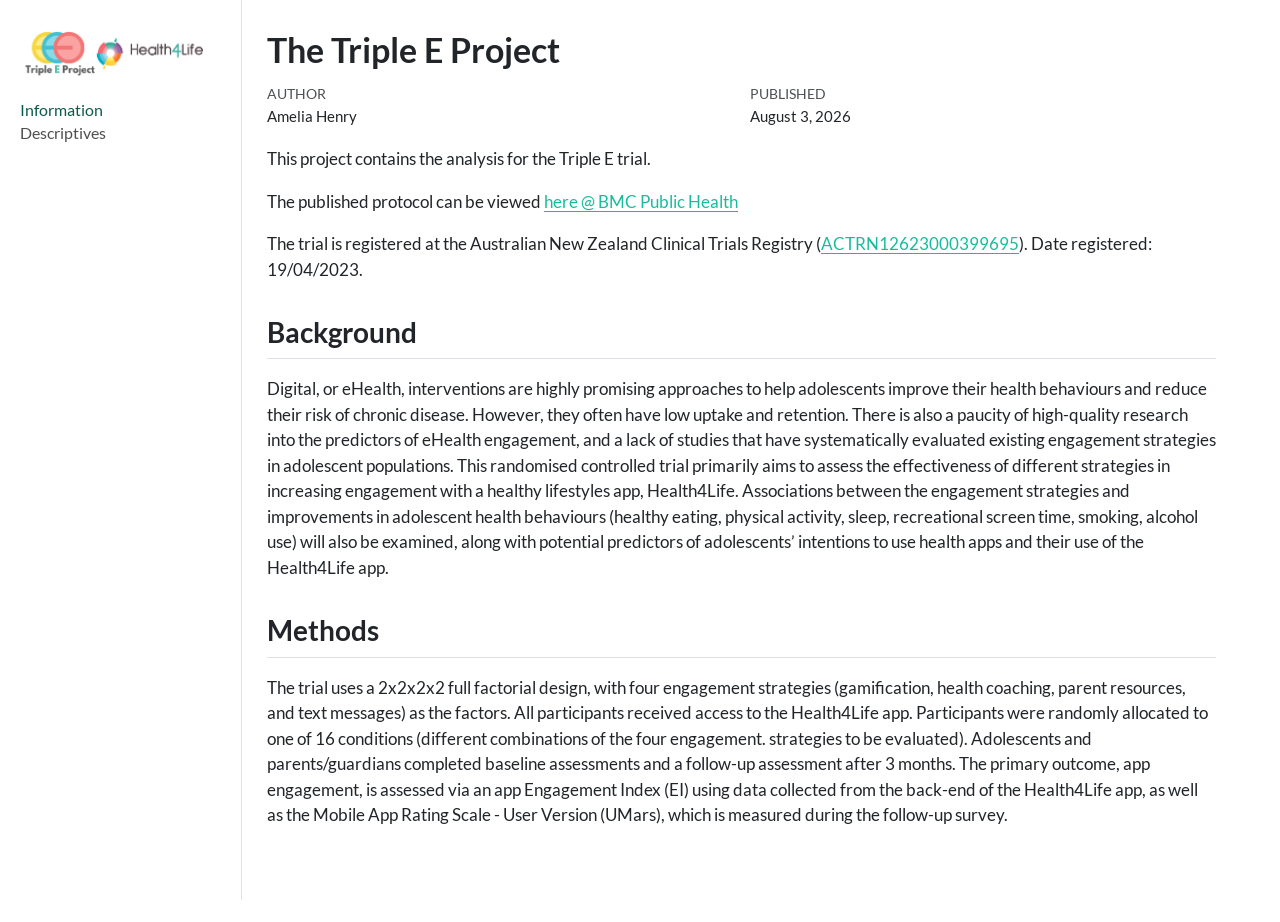
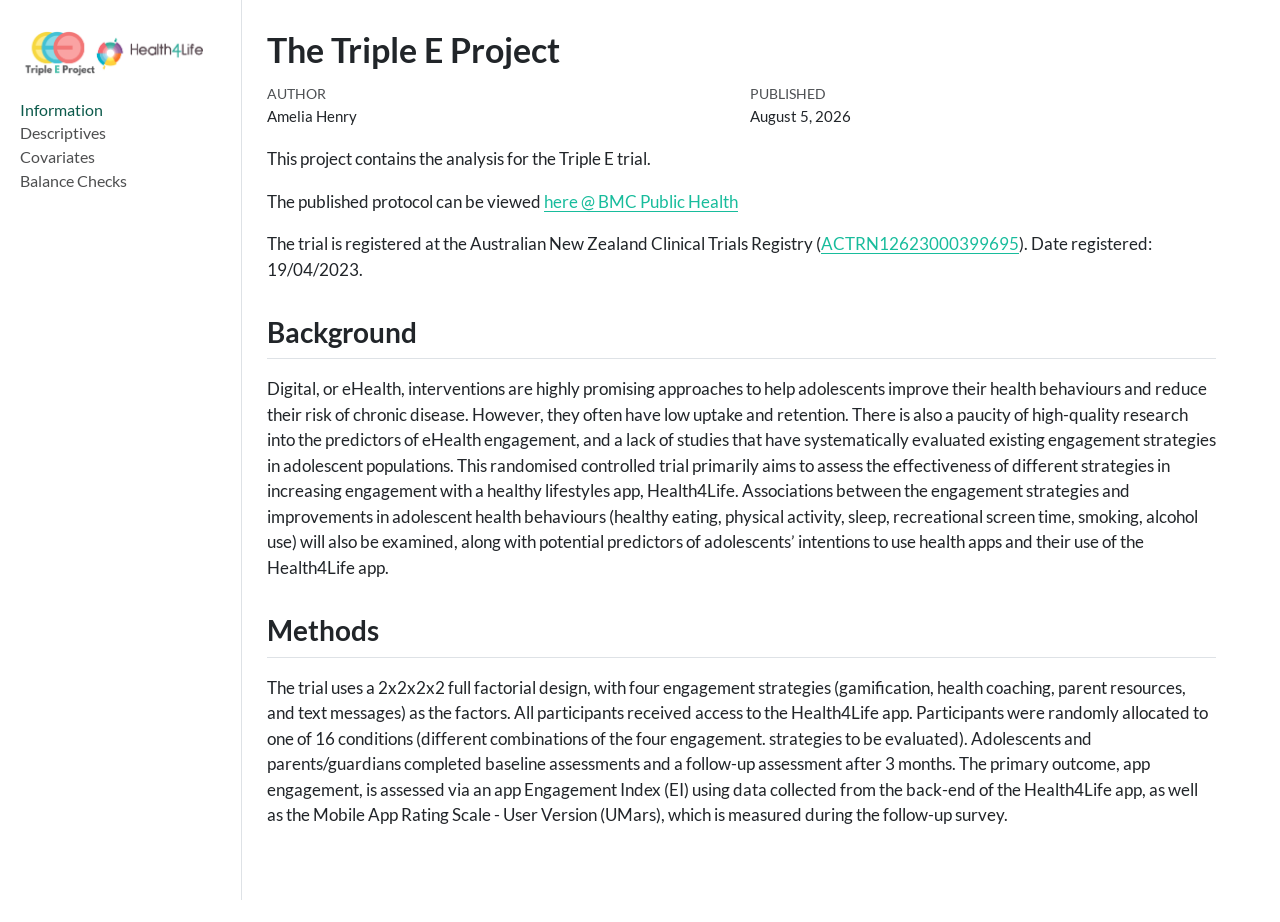
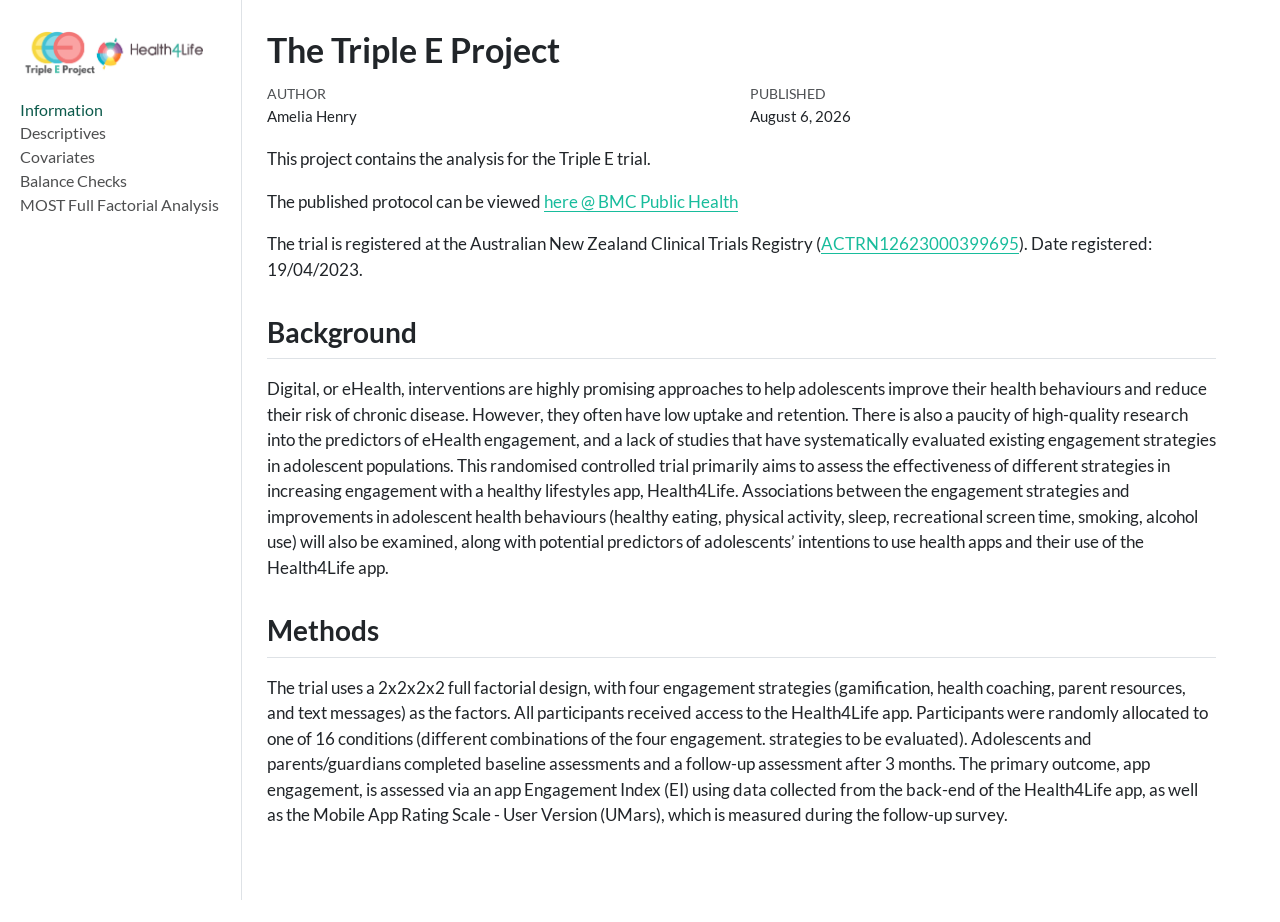
